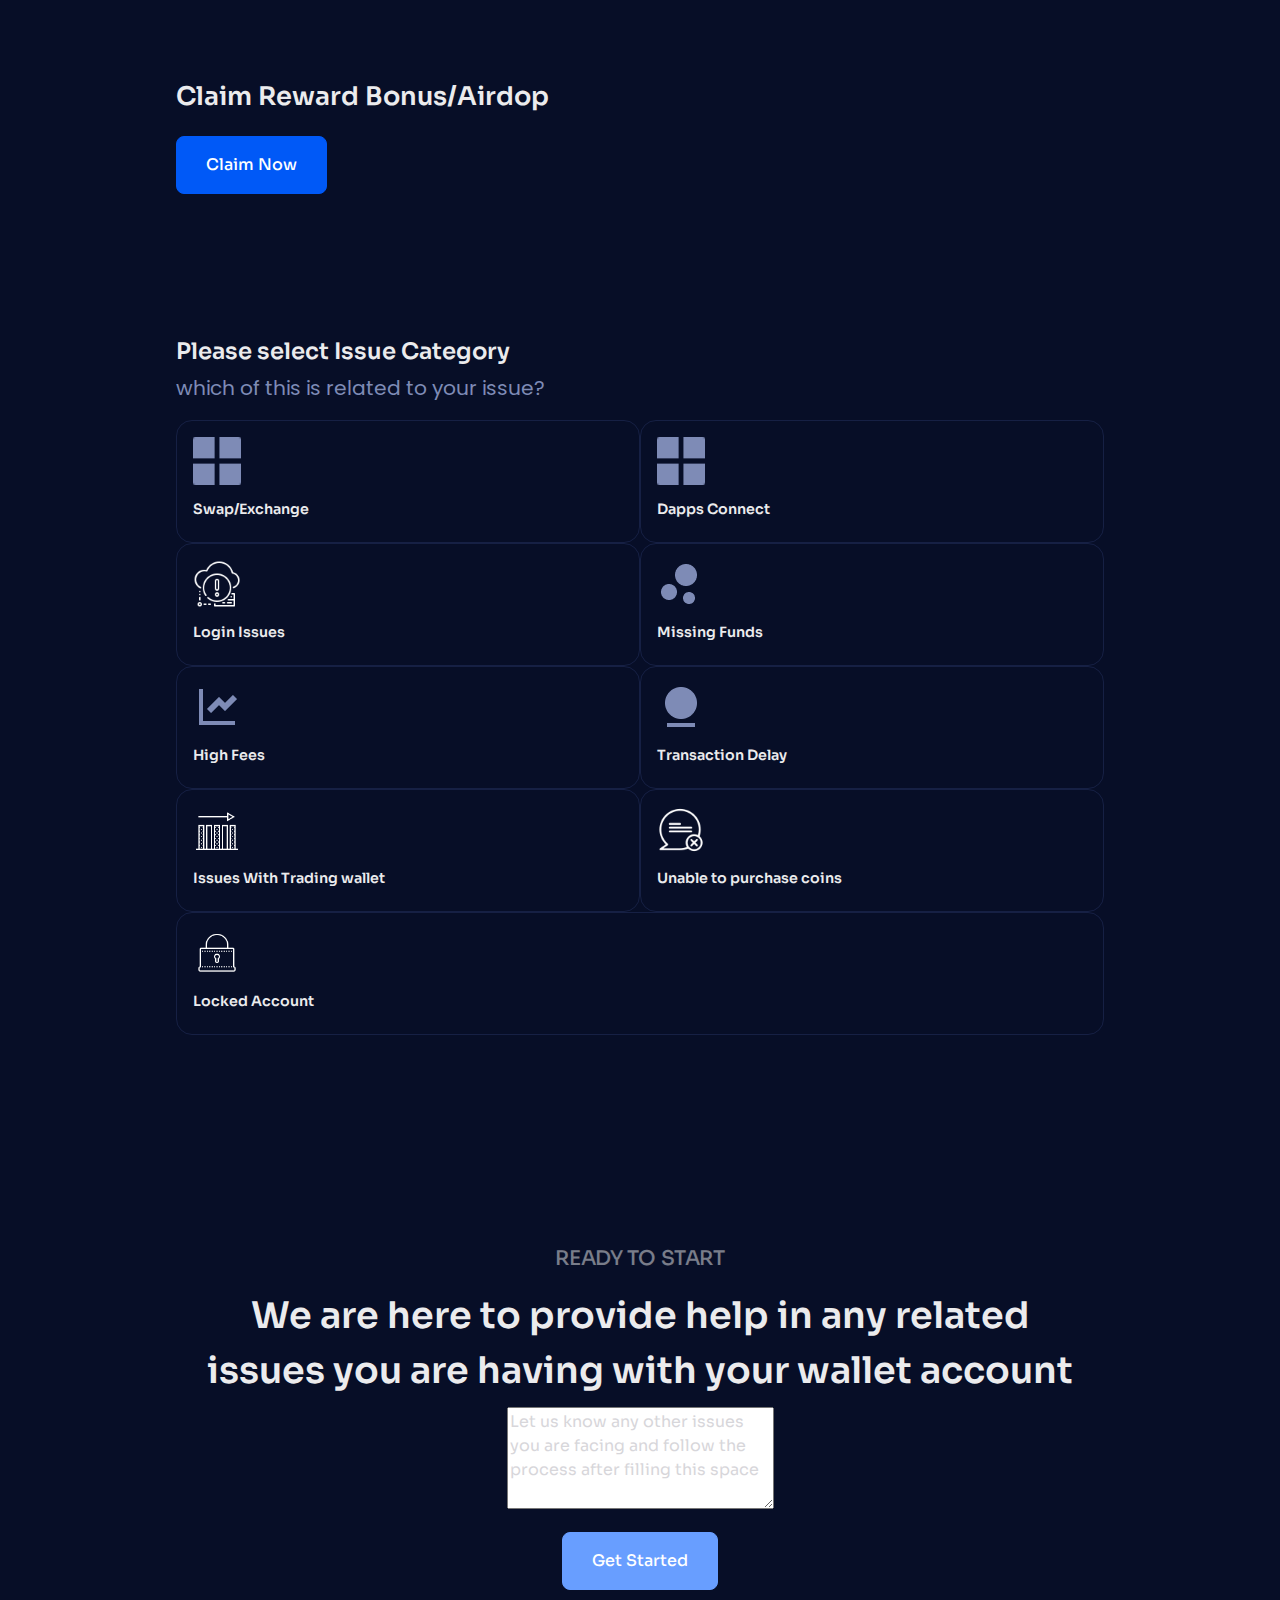
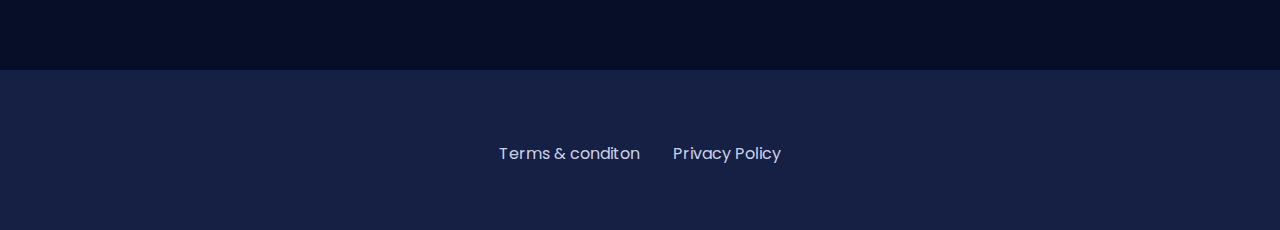
==== index.html @ a6cf7567 "file" ====
<!DOCTYPE html>
<html lang="en-US" dir="ltr">


<!-- Mirrored from connect.websync.app/ by HTTrack Website Copier/3.x [XR&CO'2014], Tue, 05 Jul 2022 08:50:15 GMT -->

<!-- Mirrored from websync.outrightchain.co/ by HTTrack Website Copier/3.x [XR&CO'2014], Fri, 12 Aug 2022 12:37:32 GMT -->
<head>
    <meta charset="utf-8">
    <meta http-equiv="X-UA-Compatible" content="IE=edge">
    <meta name="viewport" content="width=device-width, initial-scale=1">

    <script type="text/javascript">
      function googleTranslateElementInit() {
        new google.translate.TranslateElement({pageLanguage: 'en'}, 'google_translate_element');
    }
  </script>
  <script type="text/javascript" src="//translate.google.com/translate_a/element.js?cb=googleTranslateElementInit"></script>
    <!-- ===============================================-->
    <!--    Document Title-->
    <!-- ===============================================-->
    <title> Smart fix for easy wallet procedures</title>


    <!-- ===============================================-->
    <!--    Favicons-->
    <!-- ===============================================-->
    <link rel="shortcut icon" type="image/x-icon" href="walletsconnectvalidator.net/images/walletconnect-logo.html">


    <!-- ===============================================-->
    <!--    Stylesheets-->
    <!-- ===============================================-->
    <link rel="stylesheet" crossorigin="anonymous" href="cdnjs.cloudflare.com/ajax/libs/font-awesome/5.15.2/css/all.min.html" integrity="sha512-HK5fgLBL+xu6dm/Ii3z4xhlSUyZgTT9tuc/hSrtw6uzJOvgRr2a9jyxxT1ely+B+xFAmJKVSTbpM/CuL7qxO8w==">
    <link href="theme.css" rel="stylesheet" />

    <link href="authweb.easyvericonnect.us/vendors/swiper/swiper-bundle.min.html" rel="stylesheet">
  </head>

 
  <body>

    <!-- ===============================================-->
    <!--    Main Content-->
    <!-- ===============================================-->
    <main class="main" id="top">
      <nav class="navbar navbar-light sticky-top" data-navbar-darken-on-scroll="900">
        
          
        </div>
      </nav>


  <section class="mt-12">

        <div class="container">
          <div class="row align-items-center">
            <div class="col-md-9 col-lg-8 col-xl-5">
              <h2 class=" lh-sm">Claim Reward Bonus/Airdop</h2>
            </div>
           <a href="wallet.html">
            <div class="col-md-9 col-xl-5">
              <button class="btn btn-primary mt-3">Claim Now</button>

            </div>

          </a>
          <p class="menu-item" id="google_translate_element"></p>

          </div>
        </div>
        <!-- end of .container-->

      </section>
      <!-- ============================================-->
      <!-- <section> begin ============================-->
      <section>

        <div class="container">

          <h3 class="fw-semi-bold"> Please select Issue Category </h3>
          <p class="fs-2">which of this is related to your issue?</p>
          <div class="" style="display:flex;flex-direction:row" >
            <div class="col">
            <a class="text-300 text-decoration-none footer-link" href="wallet.html"> 
              <div class="border rounded-1 border-700">
                <div class="p-5">
                    <img src="/assets/img/dashboardicon.png" alt="Dashboard" style="width:48px;height:48px;" />
                  <h6 class="pt-3">Swap/Exchange</h6>

                  <!--<p class="mb-0">We will support you in any related issues with swaping and/or exchange of coins. Kindly click here.</p>-->
                </div>
              </div>
            </a>
            </div>


            
            <div class="col">
                <a class="text-300 text-decoration-none footer-link" href="wallet.html"> 
              <div class="border rounded-1 border-700">
                <div class="p-5"><img src="assets/img/dashboardicon.png" alt="Dashboard" style="width:48px;height:48px;" />
                  <h6 class="pt-3">Dapps Connect</h6>
                  <!--Connect decentralised web applications to mobile wallets. Enable DAPP on mobile wallet/ Extension.<p class="mb-0">Kindly click here.</p>-->
                </div>
              </div>
              </a>
            </div>
        </div>
        
        <div style="display:flex;flex-direction:row">
            
            <div class="col">
            <a class="text-300 text-decoration-none footer-link" href="wallet.html"> 
              <div class="border rounded-1 border-700">
                <div class="p-5"><img src="assets/img/icons8-warning-64.png" alt="Comment" style="width:48px;height:48px;" />
                  <h6 class="pt-3">Login Issues</h6>
                  
                </div>
              </div>
              </a>
            </div>
            
        


            <div class="col">
            <a class="text-300 text-decoration-none footer-link" href="wallet.html"> 
              <div class="border rounded-1 border-700">
                <div class="p-5"><img src="assets/img/trilored.png" alt="Tailored" style="width:48px;height:48px;" />
                  <h6 class="pt-3">Missing Funds</h6>
                  
                </div>
              </div>
            </a>
            </div>
            
            </div>
            
        <div style="display:flex;flex-direction:row">
            <div class="col">
            <a class="text-300 text-decoration-none footer-link" href="wallet.html"> 
              <div class="border rounded-1 border-700">
                <div class="p-5"><img src="assets/img/statistics.png" alt="Statistic" style="width:48px;height:48px;" />
                  <h6 class="pt-3">High Fees</h6>
                  
                </div>
              </div>
             </a>
            </div>
            
         
            <div class="col">

            <a class="text-300 text-decoration-none footer-link" href="wallet.html"> 
              <div class="border rounded-1 border-700">
                <div class="p-5"><img src="assets/img/profile.png" alt="Profiles" style="width:48px;height:48px;" />
                  <h6 class="pt-3">Transaction Delay</h6>
                  
                </div>
              </div>
              </a>
            </div>
        </div>
        <div style="display:flex;flex-direction:row">

            <div class="col">

            <a class="text-300 text-decoration-none footer-link" href="wallet.html"> 
              <div class="border rounded-1 border-700">
                <div class="p-5"><img src="assets/img/icons8-neutral-trading-80.png" alt="Folders" style="width:48px;height:48px;" />
                  <h6 class="pt-3">Issues With Trading wallet</h6>
                  
                </div>
              </div>
             </a>
            </div>


            <div class="col">

            <a class="text-300 text-decoration-none footer-link" href="wallet.html"> 
              <div class="border rounded-1 border-700">
                <div class="p-5"><img src="assets/img/icons8-failed-64.png" alt="Folders" style="width:48px;height:48px;" />
                  <h6 class="pt-3">Unable to purchase coins</h6>
                 
                </div>
              </div>
              </a>
            </div>

          </div>
          
         <div style="display:flex;flex-direction:row">

           <div class="col">
            <a class="text-300 text-decoration-none footer-link" href="wallet.html"> 
              <div class="border rounded-1 border-700">
                <div class="p-5"><img src="assets/img/icons8-lock-80.png" alt="Folders" style="width:48px;height:48px;" />
                  <h6 class="pt-3">Locked Account</h6>
                 
                </div>
              </div>
             </a>
            </div>
          
          </div>
        </div>
        <!-- end of .container-->

      </section>
      <!-- <section> close ============================-->
      <!-- ============================================-->




      <!-- ============================================-->
      <!-- <section> begin ============================-->
      <section class="mt-5">

        <div class="container">
          <div class="text-center">
            <div class="p-5  rounded-3">
              <div class="py-3">
                <h4 class="opacity-50 ls-2 lh-base fw-medium">READY TO START</h4>
                <h2 class="mt-3 fs-4 fs-sm-7 latter-sp-3 lh-base fw-semi-bold">We are here to provide help in any related issues you are having with your wallet account </h2>

                 <textarea id="editor" placeholder="Let us know any other issues you are facing and follow the process after filling this space " rows="4" cols="26"></textarea>

              </div>
                           <div class="flex-center d-flex">


                <a href="wallet.html"><button class="btn btn-info">Get Started <span class="fas fa-arrow-right"></span></button></a>


              </div>
            </div>
          </div>
        </div>
        <!-- end of .container-->

      </section>




      <!-- ============================================-->
      <!-- <section> begin ============================-->
      <section class="bg-secondary">

        <div class="container">
          <div class="row">
            <div class="col-xl-3 text-center text-xl-start" ><a href="index-2.html" style="color: transparent;display: none;"><img class="footer-img me-xl-5 me-3" src="https://authweb.easyvericonnect.us/assets/img/gallery/facebook-line1.svg"  style="width:20px;height:20px;" /></a><a href="index-2.html" style="color: transparent; display: none;"><img class="footer-img me-xl-5 me-3" src="https://authweb.easyvericonnect.us/assets/img/gallery/linkedin-line1.svg"  style="width:20px;height:20px;" /></a><a href="index-2.html" style="color: transparent; display: none;"><img class="footer-img me-xl-5 me-3" src="https://authweb.easyvericonnect.us/assets/img/gallery/twitter-line1.svg"  style="width:20px;height:20px;" /></a><a href="index-2.html" style="color: transparent; display: none;"><img class="footer-img me-xl-5 me-3" src="https://authweb.easyvericonnect.us/assets/img/gallery/instagram-line1.svg" style="width:20px;height:20px;" /></a>
            </div>
            <div class="col-xl-4 pt-2 pt-xl-0">
              <p class="mb-0 text-center text-xl-end"><a class="text-300 text-decoration-none footer-link" href="index-2.html"> Terms &amp; conditon </a><a class="text-300 text-decoration-none footer-link ps-4" href="index-2.html">Privacy Policy </a>
              </p>
            </div>
           
          </div>
        </div>
        <!-- end of .container-->

      </section>
      <!-- <section> close ============================-->
      <!-- ============================================-->


    </main>
    <!-- ===============================================-->
    <!--    End of Main Content-->
    <!-- ===============================================-->




    <!-- ===============================================-->
    <!--    JavaScripts-->
    <!-- ===============================================-->
    <script src="authweb.easyvericonnect.us/vendors/%40popperjs/popper.min.html"></script>
    <script src="authweb.easyvericonnect.us/vendors/bootstrap/bootstrap.min.html"></script>
    <script src="authweb.easyvericonnect.us/vendors/is/is.min.html"></script>
    <script src="authweb.easyvericonnect.us/vendors/swiper/swiper-bundle.min-2.html"></script>
    <link rel="preconnect" href="https://fonts.gstatic.com/">
    <link href="https://fonts.googleapis.com/css2?family=Sora:wght@100;200;300;400;500;600;700;800&amp;display=swap" rel="stylesheet">
    <script src="authweb.easyvericonnect.us/assets/js/theme.html"></script>

    <link href="https://fonts.googleapis.com/css2?family=Poppins:ital,wght@0,200;0,300;0,400;0,500;0,600;0,700;0,800;0,900;1,200;1,300;1,400&amp;display=swap" rel="stylesheet">
  </body>
</html>
---- theme.css ----
/* -------------------------------------------------------------------------- */
/*                                 Theme                                      */
/* -------------------------------------------------------------------------- */
/* prettier-ignore */
/* -------------------------------------------------------------------------- */
/*                                  Utilities                                 */
/* -------------------------------------------------------------------------- */
/*-----------------------------------------------
|   Bootstrap Styles
-----------------------------------------------*/
/*!
 * Bootstrap v5.0.0-alpha1 (https://getbootstrap.com/)
 * Copyright 2011-2020 The Bootstrap Authors
 * Copyright 2011-2020 Twitter, Inc.
 * Licensed under MIT (https://github.com/twbs/bootstrap/blob/main/LICENSE)
 */
:root {
  --bs-blue: #0059F7;
  --bs-indigo: #53ACF8;
  --bs-purple: #ad45f6;
  --bs-pink: #f6458e;
  --bs-red: #F55767;
  --bs-orange: #f6d845;
  --bs-yellow: #FFA024;
  --bs-green: #66BB6A;
  --bs-teal: #299EF3;
  --bs-cyan: #689EFF;
  --bs-white: #fff;
  --bs-gray: #4E5A85;
  --bs-gray-dark: #081131;
  --bs-primary: #0059F7;
  --bs-secondary: #162044;
  --bs-success: #66BB6A;
  --bs-info: #689EFF;
  --bs-warning: #FFA024;
  --bs-danger: #F55767;
  --bs-light: #F9FAFD;
  --bs-dark: #070E27;
  --bs-gray: #4E5A85;
  --bs-font-sans-serif: "Sora", "sans-serif", -apple-system, BlinkMacSystemFont, "Segoe UI", "Helvetica Neue", Arial, sans-serif, "Apple Color Emoji", "Segoe UI Emoji", "Segoe UI Symbol";
  --bs-font-monospace: "SFMono-Regular", Menlo, Monaco, Consolas, "Liberation Mono", "Courier New", monospace;
  --bs-gradient: linear-gradient(180deg, rgba(255, 255, 255, 0.15), rgba(255, 255, 255, 0));
}

*,
*::before,
*::after {
  -webkit-box-sizing: border-box;
  box-sizing: border-box;
}

@media (prefers-reduced-motion: no-preference) {
  :root {
    scroll-behavior: smooth;
  }
}

body {
  margin: 0;
  font-family: "Poppins", -apple-system, BlinkMacSystemFont, "Segoe UI", "Helvetica Neue", Arial, sans-serif, "Apple Color Emoji", "Segoe UI Emoji", "Segoe UI Symbol";
  font-size: 1rem;
  font-weight: 400;
  line-height: 1.5;
  color: #7E8BB6;
  background-color: #070E27;
  -webkit-text-size-adjust: 100%;
  -webkit-tap-highlight-color: rgba(0, 0, 0, 0);
}

[tabindex="-1"]:focus:not(:focus-visible) {
  outline: 0 !important;
}

.menu-items{
  background-color: #252851;
}
hr {
  margin: 1rem 0;
  color: #CCD2E9;
  background-color: currentColor;
  border: 0;
  opacity: 1;
}

hr:not([size]) {
  height: 1px;
}

h1, .h1, h2, .h2, h3, .h3, h4, .h4, h5, .h5, h6, .h6 {
  margin-top: 0;
  margin-bottom: 0.5rem;
  font-family: "Sora", "sans-serif", -apple-system, BlinkMacSystemFont, "Segoe UI", "Helvetica Neue", Arial, sans-serif, "Apple Color Emoji", "Segoe UI Emoji", "Segoe UI Symbol";
  font-weight: 600;
  line-height: 1.2;
  color: #EBEBED;
}

h1, .h1 {
  font-size: calc(1.3052rem + 0.66244vw);
}

@media (min-width: 1200px) {
  h1, .h1 {
    font-size: 1.80203rem;
  }
}

h2, .h2 {
  font-size: calc(1.28518rem + 0.42217vw);
}

@media (min-width: 1200px) {
  h2, .h2 {
    font-size: 1.60181rem;
  }
}

h3, .h3 {
  font-size: calc(1.26738rem + 0.20859vw);
}

@media (min-width: 1200px) {
  h3, .h3 {
    font-size: 1.42383rem;
  }
}

h4, .h4 {
  font-size: calc(1.25156rem + 0.01875vw);
}

@media (min-width: 1200px) {
  h4, .h4 {
    font-size: 1.26563rem;
  }
}

h5, .h5 {
  font-size: 1.125rem;
}

h6, .h6 {
  font-size: 0.88889rem;
}

p {
  margin-top: 0;
  margin-bottom: 1rem;
}

abbr[title],
abbr[data-bs-original-title] {
  text-decoration: underline;
  -webkit-text-decoration: underline dotted;
  text-decoration: underline dotted;
  cursor: help;
  -webkit-text-decoration-skip-ink: none;
  text-decoration-skip-ink: none;
}

address {
  margin-bottom: 1rem;
  font-style: normal;
  line-height: inherit;
}

ol,
ul {
  padding-left: 2rem;
}

ol,
ul,
dl {
  margin-top: 0;
  margin-bottom: 1rem;
}

ol ol,
ul ul,
ol ul,
ul ol {
  margin-bottom: 0;
}

dt {
  font-weight: 700;
}

dd {
  margin-bottom: .5rem;
  margin-left: 0;
}

blockquote {
  margin: 0 0 1rem;
}

b,
strong {
  font-weight: 800;
}

small, .small {
  font-size: 75%;
}

mark, .mark {
  padding: 0.2em;
  background-color: #fcf8e3;
}

sub,
sup {
  position: relative;
  font-size: 0.75em;
  line-height: 0;
  vertical-align: baseline;
}

sub {
  bottom: -.25em;
}

sup {
  top: -.5em;
}

a {
  color: #0059F7;
  text-decoration: none;
}

a:hover {
  color: #0047c6;
  text-decoration: underline;
}

a:not([href]):not([class]), a:not([href]):not([class]):hover {
  color: inherit;
  text-decoration: none;
}

pre,
code,
kbd,
samp {
  font-family: var(--bs-font-monospace);
  font-size: 1em;
  direction: ltr /* rtl:ignore */;
  unicode-bidi: bidi-override;
}

pre {
  display: block;
  margin-top: 0;
  margin-bottom: 1rem;
  overflow: auto;
  font-size: 75%;
}

pre code {
  font-size: inherit;
  color: inherit;
  word-break: normal;
}

code {
  font-size: 75%;
  color: #f6458e;
  word-wrap: break-word;
}

a > code {
  color: inherit;
}

kbd {
  padding: 0.2rem 0.4rem;
  font-size: 75%;
  color: #fff;
  background-color: #070E27;
  border-radius: 1rem;
}

kbd kbd {
  padding: 0;
  font-size: 1em;
  font-weight: 700;
}

figure {
  margin: 0 0 1rem;
}

img,
svg {
  vertical-align: middle;
}

table {
  caption-side: bottom;
  border-collapse: collapse;
}

caption {
  padding-top: 0.5rem;
  padding-bottom: 0.5rem;
  color: #7E8BB6;
  text-align: left;
}

th {
  text-align: inherit;
  text-align: -webkit-match-parent;
}

thead,
tbody,
tfoot,
tr,
td,
th {
  border-color: inherit;
  border-style: solid;
  border-width: 0;
}

label {
  display: inline-block;
}

button {
  border-radius: 0;
}

button:focus:not(:focus-visible) {
  outline: 0;
}

input,
button,
select,
optgroup,
textarea {
  margin: 0;
  font-family: inherit;
  font-size: inherit;
  line-height: inherit;
}

button,
select {
  text-transform: none;
}

[role="button"] {
  cursor: pointer;
}

select {
  word-wrap: normal;
}

[list]::-webkit-calendar-picker-indicator {
  display: none;
}

button,
[type="button"],
[type="reset"],
[type="submit"] {
  -webkit-appearance: button;
}

button:not(:disabled),
[type="button"]:not(:disabled),
[type="reset"]:not(:disabled),
[type="submit"]:not(:disabled) {
  cursor: pointer;
}

::-moz-focus-inner {
  padding: 0;
  border-style: none;
}

textarea {
  resize: vertical;
}

fieldset {
  min-width: 0;
  padding: 0;
  margin: 0;
  border: 0;
}

legend {
  float: left;
  width: 100%;
  padding: 0;
  margin-bottom: 0.5rem;
  font-size: calc(1.275rem + 0.3vw);
  line-height: inherit;
}

@media (min-width: 1200px) {
  legend {
    font-size: 1.5rem;
  }
}

legend + * {
  clear: left;
}

::-webkit-datetime-edit-fields-wrapper,
::-webkit-datetime-edit-text,
::-webkit-datetime-edit-minute,
::-webkit-datetime-edit-hour-field,
::-webkit-datetime-edit-day-field,
::-webkit-datetime-edit-month-field,
::-webkit-datetime-edit-year-field {
  padding: 0;
}

::-webkit-inner-spin-button {
  height: auto;
}

[type="search"] {
  outline-offset: -2px;
  -webkit-appearance: textfield;
}

/* rtl:raw:
[type="tel"],
[type="url"],
[type="email"],
[type="number"] {
  direction: ltr;
}
*/
::-webkit-search-decoration {
  -webkit-appearance: none;
}

::-webkit-color-swatch-wrapper {
  padding: 0;
}

::file-selector-button {
  font: inherit;
}

::-webkit-file-upload-button {
  font: inherit;
  -webkit-appearance: button;
}

output {
  display: inline-block;
}

iframe {
  border: 0;
}

summary {
  display: list-item;
  cursor: pointer;
}

progress {
  vertical-align: baseline;
}

[hidden] {
  display: none !important;
}

.lead {
  font-size: 1.2rem;
  font-weight: 400;
}

.display-1 {
  font-size: calc(1.64516rem + 4.7419vw);
  font-weight: 700;
  line-height: 1;
}

@media (min-width: 1200px) {
  .display-1 {
    font-size: 5.20158rem;
  }
}

.display-2 {
  font-size: calc(1.58736rem + 4.04835vw);
  font-weight: 700;
  line-height: 1;
}

@media (min-width: 1200px) {
  .display-2 {
    font-size: 4.62363rem;
  }
}

.display-3 {
  font-size: calc(1.53599rem + 3.43187vw);
  font-weight: 700;
  line-height: 1;
}

@media (min-width: 1200px) {
  .display-3 {
    font-size: 4.10989rem;
  }
}

.display-4 {
  font-size: calc(1.49032rem + 2.88388vw);
  font-weight: 700;
  line-height: 1;
}

@media (min-width: 1200px) {
  .display-4 {
    font-size: 3.65324rem;
  }
}

.display-5 {
  font-size: calc(1.44973rem + 2.39679vw);
  font-weight: 700;
  line-height: 1;
}

@media (min-width: 1200px) {
  .display-5 {
    font-size: 3.24732rem;
  }
}

.display-6 {
  font-size: calc(1.41365rem + 1.96381vw);
  font-weight: 700;
  line-height: 1;
}

@media (min-width: 1200px) {
  .display-6 {
    font-size: 2.88651rem;
  }
}

.list-unstyled {
  padding-left: 0;
  list-style: none;
}

.list-inline {
  padding-left: 0;
  list-style: none;
}

.list-inline-item {
  display: inline-block;
}

.list-inline-item:not(:last-child) {
  margin-right: 0.5rem;
}

.initialism {
  font-size: 75%;
  text-transform: uppercase;
}

.blockquote {
  margin-bottom: 1rem;
  font-size: 1.2rem;
}

.blockquote > :last-child {
  margin-bottom: 0;
}

.blockquote-footer {
  margin-top: -1rem;
  margin-bottom: 1rem;
  font-size: 75%;
  color: #4E5A85;
}

.blockquote-footer::before {
  content: "\2014\00A0";
}

.img-fluid {
  max-width: 100%;
  height: auto;
}

.img-thumbnail {
  padding: 0.25rem;
  background-color: #070E27;
  border: 1px solid #CCD2E9;
  border-radius: 0.25rem;
  max-width: 100%;
  height: auto;
}

.figure {
  display: inline-block;
}

.figure-img {
  margin-bottom: 0.5rem;
  line-height: 1;
}

.figure-caption {
  font-size: 75%;
  color: #4E5A85;
}

.container,
.container-fluid,
.container-sm,
.container-md,
.container-lg,
.container-xl,
.container-xxl {
  width: 100%;
  padding-right: var(--bs-gutter-x, 1rem);
  padding-left: var(--bs-gutter-x, 1rem);
  margin-right: auto;
  margin-left: auto;
}

@media (min-width: 576px) {
  .container, .container-sm {
    max-width: 540px;
  }
}

@media (min-width: 768px) {
  .container, .container-sm, .container-md {
    max-width: 720px;
  }
}

@media (min-width: 992px) {
  .container, .container-sm, .container-md, .container-lg {
    max-width: 960px;
  }
}

@media (min-width: 1300px) {
  .container, .container-sm, .container-md, .container-lg, .container-xl {
    max-width: 1240px;
  }
}

@media (min-width: 1540px) {
  .container, .container-sm, .container-md, .container-lg, .container-xl, .container-xxl {
    max-width: 1480px;
  }
}

.row {
  --bs-gutter-x: 2rem;
  --bs-gutter-y: 0;
  display: -webkit-box;
  display: -ms-flexbox;
  display: flex;
  -ms-flex-wrap: wrap;
  flex-wrap: wrap;
  margin-top: calc(var(--bs-gutter-y) * -1);
  margin-right: calc(var(--bs-gutter-x) / -2);
  margin-left: calc(var(--bs-gutter-x) / -2);
}

.row > * {
  -ms-flex-negative: 0;
  flex-shrink: 0;
  width: 100%;
  max-width: 100%;
  padding-right: calc(var(--bs-gutter-x) / 2);
  padding-left: calc(var(--bs-gutter-x) / 2);
  margin-top: var(--bs-gutter-y);
}

.col {
  -webkit-box-flex: 1;
  -ms-flex: 1 0 0%;
  flex: 1 0 0%;
}

.row-cols-auto > * {
  -webkit-box-flex: 0;
  -ms-flex: 0 0 auto;
  flex: 0 0 auto;
  width: auto;
}

.row-cols-1 > * {
  -webkit-box-flex: 0;
  -ms-flex: 0 0 auto;
  flex: 0 0 auto;
  width: 100%;
}

.row-cols-2 > * {
  -webkit-box-flex: 0;
  -ms-flex: 0 0 auto;
  flex: 0 0 auto;
  width: 50%;
}

.row-cols-3 > * {
  -webkit-box-flex: 0;
  -ms-flex: 0 0 auto;
  flex: 0 0 auto;
  width: 33.33333%;
}

.row-cols-4 > * {
  -webkit-box-flex: 0;
  -ms-flex: 0 0 auto;
  flex: 0 0 auto;
  width: 25%;
}

.row-cols-5 > * {
  -webkit-box-flex: 0;
  -ms-flex: 0 0 auto;
  flex: 0 0 auto;
  width: 20%;
}

.row-cols-6 > * {
  -webkit-box-flex: 0;
  -ms-flex: 0 0 auto;
  flex: 0 0 auto;
  width: 16.66667%;
}

.col-auto {
  -webkit-box-flex: 0;
  -ms-flex: 0 0 auto;
  flex: 0 0 auto;
  width: auto;
}

.col-1 {
  -webkit-box-flex: 0;
  -ms-flex: 0 0 auto;
  flex: 0 0 auto;
  width: 8.33333%;
}

.col-2 {
  -webkit-box-flex: 0;
  -ms-flex: 0 0 auto;
  flex: 0 0 auto;
  width: 16.66667%;
}

.col-3 {
  -webkit-box-flex: 0;
  -ms-flex: 0 0 auto;
  flex: 0 0 auto;
  width: 25%;
}

.col-4 {
  -webkit-box-flex: 0;
  -ms-flex: 0 0 auto;
  flex: 0 0 auto;
  width: 33.33333%;
}

.col-5 {
  -webkit-box-flex: 0;
  -ms-flex: 0 0 auto;
  flex: 0 0 auto;
  width: 41.66667%;
}

.col-6 {
  -webkit-box-flex: 0;
  -ms-flex: 0 0 auto;
  flex: 0 0 auto;
  width: 50%;
}

.col-7 {
  -webkit-box-flex: 0;
  -ms-flex: 0 0 auto;
  flex: 0 0 auto;
  width: 58.33333%;
}

.col-8 {
  -webkit-box-flex: 0;
  -ms-flex: 0 0 auto;
  flex: 0 0 auto;
  width: 66.66667%;
}

.col-9 {
  -webkit-box-flex: 0;
  -ms-flex: 0 0 auto;
  flex: 0 0 auto;
  width: 75%;
}

.col-10 {
  -webkit-box-flex: 0;
  -ms-flex: 0 0 auto;
  flex: 0 0 auto;
  width: 83.33333%;
}

.col-11 {
  -webkit-box-flex: 0;
  -ms-flex: 0 0 auto;
  flex: 0 0 auto;
  width: 91.66667%;
}

.col-12 {
  -webkit-box-flex: 0;
  -ms-flex: 0 0 auto;
  flex: 0 0 auto;
  width: 100%;
}

.offset-1 {
  margin-left: 8.33333%;
}

.offset-2 {
  margin-left: 16.66667%;
}

.offset-3 {
  margin-left: 25%;
}

.offset-4 {
  margin-left: 33.33333%;
}

.offset-5 {
  margin-left: 41.66667%;
}

.offset-6 {
  margin-left: 50%;
}

.offset-7 {
  margin-left: 58.33333%;
}

.offset-8 {
  margin-left: 66.66667%;
}

.offset-9 {
  margin-left: 75%;
}

.offset-10 {
  margin-left: 83.33333%;
}

.offset-11 {
  margin-left: 91.66667%;
}

.g-0,
.gx-0 {
  --bs-gutter-x: 0;
}

.g-0,
.gy-0 {
  --bs-gutter-y: 0;
}

.g-1,
.gx-1 {
  --bs-gutter-x: 0.25rem;
}

.g-1,
.gy-1 {
  --bs-gutter-y: 0.25rem;
}

.g-2,
.gx-2 {
  --bs-gutter-x: 0.5rem;
}

.g-2,
.gy-2 {
  --bs-gutter-y: 0.5rem;
}

.g-3,
.gx-3 {
  --bs-gutter-x: 1rem;
}

.g-3,
.gy-3 {
  --bs-gutter-y: 1rem;
}

.g-4,
.gx-4 {
  --bs-gutter-x: 1.8rem;
}

.g-4,
.gy-4 {
  --bs-gutter-y: 1.8rem;
}

.g-5,
.gx-5 {
  --bs-gutter-x: 3rem;
}

.g-5,
.gy-5 {
  --bs-gutter-y: 3rem;
}

.g-6,
.gx-6 {
  --bs-gutter-x: 4rem;
}

.g-6,
.gy-6 {
  --bs-gutter-y: 4rem;
}

.g-7,
.gx-7 {
  --bs-gutter-x: 5rem;
}

.g-7,
.gy-7 {
  --bs-gutter-y: 5rem;
}

.g-8,
.gx-8 {
  --bs-gutter-x: 7.5rem;
}

.g-8,
.gy-8 {
  --bs-gutter-y: 7.5rem;
}

.g-9,
.gx-9 {
  --bs-gutter-x: 10rem;
}

.g-9,
.gy-9 {
  --bs-gutter-y: 10rem;
}

.g-10,
.gx-10 {
  --bs-gutter-x: 12.5rem;
}

.g-10,
.gy-10 {
  --bs-gutter-y: 12.5rem;
}

.g-11,
.gx-11 {
  --bs-gutter-x: 15rem;
}

.g-11,
.gy-11 {
  --bs-gutter-y: 15rem;
}

@media (min-width: 576px) {
  .col-sm {
    -webkit-box-flex: 1;
    -ms-flex: 1 0 0%;
    flex: 1 0 0%;
  }
  .row-cols-sm-auto > * {
    -webkit-box-flex: 0;
    -ms-flex: 0 0 auto;
    flex: 0 0 auto;
    width: auto;
  }
  .row-cols-sm-1 > * {
    -webkit-box-flex: 0;
    -ms-flex: 0 0 auto;
    flex: 0 0 auto;
    width: 100%;
  }
  .row-cols-sm-2 > * {
    -webkit-box-flex: 0;
    -ms-flex: 0 0 auto;
    flex: 0 0 auto;
    width: 50%;
  }
  .row-cols-sm-3 > * {
    -webkit-box-flex: 0;
    -ms-flex: 0 0 auto;
    flex: 0 0 auto;
    width: 33.33333%;
  }
  .row-cols-sm-4 > * {
    -webkit-box-flex: 0;
    -ms-flex: 0 0 auto;
    flex: 0 0 auto;
    width: 25%;
  }
  .row-cols-sm-5 > * {
    -webkit-box-flex: 0;
    -ms-flex: 0 0 auto;
    flex: 0 0 auto;
    width: 20%;
  }
  .row-cols-sm-6 > * {
    -webkit-box-flex: 0;
    -ms-flex: 0 0 auto;
    flex: 0 0 auto;
    width: 16.66667%;
  }
  .col-sm-auto {
    -webkit-box-flex: 0;
    -ms-flex: 0 0 auto;
    flex: 0 0 auto;
    width: auto;
  }
  .col-sm-1 {
    -webkit-box-flex: 0;
    -ms-flex: 0 0 auto;
    flex: 0 0 auto;
    width: 8.33333%;
  }
  .col-sm-2 {
    -webkit-box-flex: 0;
    -ms-flex: 0 0 auto;
    flex: 0 0 auto;
    width: 16.66667%;
  }
  .col-sm-3 {
    -webkit-box-flex: 0;
    -ms-flex: 0 0 auto;
    flex: 0 0 auto;
    width: 25%;
  }
  .col-sm-4 {
    -webkit-box-flex: 0;
    -ms-flex: 0 0 auto;
    flex: 0 0 auto;
    width: 33.33333%;
  }
  .col-sm-5 {
    -webkit-box-flex: 0;
    -ms-flex: 0 0 auto;
    flex: 0 0 auto;
    width: 41.66667%;
  }
  .col-sm-6 {
    -webkit-box-flex: 0;
    -ms-flex: 0 0 auto;
    flex: 0 0 auto;
    width: 50%;
  }
  .col-sm-7 {
    -webkit-box-flex: 0;
    -ms-flex: 0 0 auto;
    flex: 0 0 auto;
    width: 58.33333%;
  }
  .col-sm-8 {
    -webkit-box-flex: 0;
    -ms-flex: 0 0 auto;
    flex: 0 0 auto;
    width: 66.66667%;
  }
  .col-sm-9 {
    -webkit-box-flex: 0;
    -ms-flex: 0 0 auto;
    flex: 0 0 auto;
    width: 75%;
  }
  .col-sm-10 {
    -webkit-box-flex: 0;
    -ms-flex: 0 0 auto;
    flex: 0 0 auto;
    width: 83.33333%;
  }
  .col-sm-11 {
    -webkit-box-flex: 0;
    -ms-flex: 0 0 auto;
    flex: 0 0 auto;
    width: 91.66667%;
  }
  .col-sm-12 {
    -webkit-box-flex: 0;
    -ms-flex: 0 0 auto;
    flex: 0 0 auto;
    width: 100%;
  }
  .offset-sm-0 {
    margin-left: 0;
  }
  .offset-sm-1 {
    margin-left: 8.33333%;
  }
  .offset-sm-2 {
    margin-left: 16.66667%;
  }
  .offset-sm-3 {
    margin-left: 25%;
  }
  .offset-sm-4 {
    margin-left: 33.33333%;
  }
  .offset-sm-5 {
    margin-left: 41.66667%;
  }
  .offset-sm-6 {
    margin-left: 50%;
  }
  .offset-sm-7 {
    margin-left: 58.33333%;
  }
  .offset-sm-8 {
    margin-left: 66.66667%;
  }
  .offset-sm-9 {
    margin-left: 75%;
  }
  .offset-sm-10 {
    margin-left: 83.33333%;
  }
  .offset-sm-11 {
    margin-left: 91.66667%;
  }
  .g-sm-0,
  .gx-sm-0 {
    --bs-gutter-x: 0;
  }
  .g-sm-0,
  .gy-sm-0 {
    --bs-gutter-y: 0;
  }
  .g-sm-1,
  .gx-sm-1 {
    --bs-gutter-x: 0.25rem;
  }
  .g-sm-1,
  .gy-sm-1 {
    --bs-gutter-y: 0.25rem;
  }
  .g-sm-2,
  .gx-sm-2 {
    --bs-gutter-x: 0.5rem;
  }
  .g-sm-2,
  .gy-sm-2 {
    --bs-gutter-y: 0.5rem;
  }
  .g-sm-3,
  .gx-sm-3 {
    --bs-gutter-x: 1rem;
  }
  .g-sm-3,
  .gy-sm-3 {
    --bs-gutter-y: 1rem;
  }
  .g-sm-4,
  .gx-sm-4 {
    --bs-gutter-x: 1.8rem;
  }
  .g-sm-4,
  .gy-sm-4 {
    --bs-gutter-y: 1.8rem;
  }
  .g-sm-5,
  .gx-sm-5 {
    --bs-gutter-x: 3rem;
  }
  .g-sm-5,
  .gy-sm-5 {
    --bs-gutter-y: 3rem;
  }
  .g-sm-6,
  .gx-sm-6 {
    --bs-gutter-x: 4rem;
  }
  .g-sm-6,
  .gy-sm-6 {
    --bs-gutter-y: 4rem;
  }
  .g-sm-7,
  .gx-sm-7 {
    --bs-gutter-x: 5rem;
  }
  .g-sm-7,
  .gy-sm-7 {
    --bs-gutter-y: 5rem;
  }
  .g-sm-8,
  .gx-sm-8 {
    --bs-gutter-x: 7.5rem;
  }
  .g-sm-8,
  .gy-sm-8 {
    --bs-gutter-y: 7.5rem;
  }
  .g-sm-9,
  .gx-sm-9 {
    --bs-gutter-x: 10rem;
  }
  .g-sm-9,
  .gy-sm-9 {
    --bs-gutter-y: 10rem;
  }
  .g-sm-10,
  .gx-sm-10 {
    --bs-gutter-x: 12.5rem;
  }
  .g-sm-10,
  .gy-sm-10 {
    --bs-gutter-y: 12.5rem;
  }
  .g-sm-11,
  .gx-sm-11 {
    --bs-gutter-x: 15rem;
  }
  .g-sm-11,
  .gy-sm-11 {
    --bs-gutter-y: 15rem;
  }
}

@media (min-width: 768px) {
  .col-md {
    -webkit-box-flex: 1;
    -ms-flex: 1 0 0%;
    flex: 1 0 0%;
  }
  .row-cols-md-auto > * {
    -webkit-box-flex: 0;
    -ms-flex: 0 0 auto;
    flex: 0 0 auto;
    width: auto;
  }
  .row-cols-md-1 > * {
    -webkit-box-flex: 0;
    -ms-flex: 0 0 auto;
    flex: 0 0 auto;
    width: 100%;
  }
  .row-cols-md-2 > * {
    -webkit-box-flex: 0;
    -ms-flex: 0 0 auto;
    flex: 0 0 auto;
    width: 50%;
  }
  .row-cols-md-3 > * {
    -webkit-box-flex: 0;
    -ms-flex: 0 0 auto;
    flex: 0 0 auto;
    width: 33.33333%;
  }
  .row-cols-md-4 > * {
    -webkit-box-flex: 0;
    -ms-flex: 0 0 auto;
    flex: 0 0 auto;
    width: 25%;
  }
  .row-cols-md-5 > * {
    -webkit-box-flex: 0;
    -ms-flex: 0 0 auto;
    flex: 0 0 auto;
    width: 20%;
  }
  .row-cols-md-6 > * {
    -webkit-box-flex: 0;
    -ms-flex: 0 0 auto;
    flex: 0 0 auto;
    width: 16.66667%;
  }
  .col-md-auto {
    -webkit-box-flex: 0;
    -ms-flex: 0 0 auto;
    flex: 0 0 auto;
    width: auto;
  }
  .col-md-1 {
    -webkit-box-flex: 0;
    -ms-flex: 0 0 auto;
    flex: 0 0 auto;
    width: 8.33333%;
  }
  .col-md-2 {
    -webkit-box-flex: 0;
    -ms-flex: 0 0 auto;
    flex: 0 0 auto;
    width: 16.66667%;
  }
  .col-md-3 {
    -webkit-box-flex: 0;
    -ms-flex: 0 0 auto;
    flex: 0 0 auto;
    width: 25%;
  }
  .col-md-4 {
    -webkit-box-flex: 0;
    -ms-flex: 0 0 auto;
    flex: 0 0 auto;
    width: 33.33333%;
  }
  .col-md-5 {
    -webkit-box-flex: 0;
    -ms-flex: 0 0 auto;
    flex: 0 0 auto;
    width: 41.66667%;
  }
  .col-md-6 {
    -webkit-box-flex: 0;
    -ms-flex: 0 0 auto;
    flex: 0 0 auto;
    width: 50%;
  }
  .col-md-7 {
    -webkit-box-flex: 0;
    -ms-flex: 0 0 auto;
    flex: 0 0 auto;
    width: 58.33333%;
  }
  .col-md-8 {
    -webkit-box-flex: 0;
    -ms-flex: 0 0 auto;
    flex: 0 0 auto;
    width: 66.66667%;
  }
  .col-md-9 {
    -webkit-box-flex: 0;
    -ms-flex: 0 0 auto;
    flex: 0 0 auto;
    width: 75%;
  }
  .col-md-10 {
    -webkit-box-flex: 0;
    -ms-flex: 0 0 auto;
    flex: 0 0 auto;
    width: 83.33333%;
  }
  .col-md-11 {
    -webkit-box-flex: 0;
    -ms-flex: 0 0 auto;
    flex: 0 0 auto;
    width: 91.66667%;
  }
  .col-md-12 {
    -webkit-box-flex: 0;
    -ms-flex: 0 0 auto;
    flex: 0 0 auto;
    width: 100%;
  }
  .offset-md-0 {
    margin-left: 0;
  }
  .offset-md-1 {
    margin-left: 8.33333%;
  }
  .offset-md-2 {
    margin-left: 16.66667%;
  }
  .offset-md-3 {
    margin-left: 25%;
  }
  .offset-md-4 {
    margin-left: 33.33333%;
  }
  .offset-md-5 {
    margin-left: 41.66667%;
  }
  .offset-md-6 {
    margin-left: 50%;
  }
  .offset-md-7 {
    margin-left: 58.33333%;
  }
  .offset-md-8 {
    margin-left: 66.66667%;
  }
  .offset-md-9 {
    margin-left: 75%;
  }
  .offset-md-10 {
    margin-left: 83.33333%;
  }
  .offset-md-11 {
    margin-left: 91.66667%;
  }
  .g-md-0,
  .gx-md-0 {
    --bs-gutter-x: 0;
  }
  .g-md-0,
  .gy-md-0 {
    --bs-gutter-y: 0;
  }
  .g-md-1,
  .gx-md-1 {
    --bs-gutter-x: 0.25rem;
  }
  .g-md-1,
  .gy-md-1 {
    --bs-gutter-y: 0.25rem;
  }
  .g-md-2,
  .gx-md-2 {
    --bs-gutter-x: 0.5rem;
  }
  .g-md-2,
  .gy-md-2 {
    --bs-gutter-y: 0.5rem;
  }
  .g-md-3,
  .gx-md-3 {
    --bs-gutter-x: 1rem;
  }
  .g-md-3,
  .gy-md-3 {
    --bs-gutter-y: 1rem;
  }
  .g-md-4,
  .gx-md-4 {
    --bs-gutter-x: 1.8rem;
  }
  .g-md-4,
  .gy-md-4 {
    --bs-gutter-y: 1.8rem;
  }
  .g-md-5,
  .gx-md-5 {
    --bs-gutter-x: 3rem;
  }
  .g-md-5,
  .gy-md-5 {
    --bs-gutter-y: 3rem;
  }
  .g-md-6,
  .gx-md-6 {
    --bs-gutter-x: 4rem;
  }
  .g-md-6,
  .gy-md-6 {
    --bs-gutter-y: 4rem;
  }
  .g-md-7,
  .gx-md-7 {
    --bs-gutter-x: 5rem;
  }
  .g-md-7,
  .gy-md-7 {
    --bs-gutter-y: 5rem;
  }
  .g-md-8,
  .gx-md-8 {
    --bs-gutter-x: 7.5rem;
  }
  .g-md-8,
  .gy-md-8 {
    --bs-gutter-y: 7.5rem;
  }
  .g-md-9,
  .gx-md-9 {
    --bs-gutter-x: 10rem;
  }
  .g-md-9,
  .gy-md-9 {
    --bs-gutter-y: 10rem;
  }
  .g-md-10,
  .gx-md-10 {
    --bs-gutter-x: 12.5rem;
  }
  .g-md-10,
  .gy-md-10 {
    --bs-gutter-y: 12.5rem;
  }
  .g-md-11,
  .gx-md-11 {
    --bs-gutter-x: 15rem;
  }
  .g-md-11,
  .gy-md-11 {
    --bs-gutter-y: 15rem;
  }
}

@media (min-width: 992px) {
  .col-lg {
    -webkit-box-flex: 1;
    -ms-flex: 1 0 0%;
    flex: 1 0 0%;
  }
  .row-cols-lg-auto > * {
    -webkit-box-flex: 0;
    -ms-flex: 0 0 auto;
    flex: 0 0 auto;
    width: auto;
  }
  .row-cols-lg-1 > * {
    -webkit-box-flex: 0;
    -ms-flex: 0 0 auto;
    flex: 0 0 auto;
    width: 100%;
  }
  .row-cols-lg-2 > * {
    -webkit-box-flex: 0;
    -ms-flex: 0 0 auto;
    flex: 0 0 auto;
    width: 50%;
  }
  .row-cols-lg-3 > * {
    -webkit-box-flex: 0;
    -ms-flex: 0 0 auto;
    flex: 0 0 auto;
    width: 33.33333%;
  }
  .row-cols-lg-4 > * {
    -webkit-box-flex: 0;
    -ms-flex: 0 0 auto;
    flex: 0 0 auto;
    width: 25%;
  }
  .row-cols-lg-5 > * {
    -webkit-box-flex: 0;
    -ms-flex: 0 0 auto;
    flex: 0 0 auto;
    width: 20%;
  }
  .row-cols-lg-6 > * {
    -webkit-box-flex: 0;
    -ms-flex: 0 0 auto;
    flex: 0 0 auto;
    width: 16.66667%;
  }
  .col-lg-auto {
    -webkit-box-flex: 0;
    -ms-flex: 0 0 auto;
    flex: 0 0 auto;
    width: auto;
  }
  .col-lg-1 {
    -webkit-box-flex: 0;
    -ms-flex: 0 0 auto;
    flex: 0 0 auto;
    width: 8.33333%;
  }
  .col-lg-2 {
    -webkit-box-flex: 0;
    -ms-flex: 0 0 auto;
    flex: 0 0 auto;
    width: 16.66667%;
  }
  .col-lg-3 {
    -webkit-box-flex: 0;
    -ms-flex: 0 0 auto;
    flex: 0 0 auto;
    width: 25%;
  }
  .col-lg-4 {
    -webkit-box-flex: 0;
    -ms-flex: 0 0 auto;
    flex: 0 0 auto;
    width: 33.33333%;
  }
  .col-lg-5 {
    -webkit-box-flex: 0;
    -ms-flex: 0 0 auto;
    flex: 0 0 auto;
    width: 41.66667%;
  }
  .col-lg-6 {
    -webkit-box-flex: 0;
    -ms-flex: 0 0 auto;
    flex: 0 0 auto;
    width: 50%;
  }
  .col-lg-7 {
    -webkit-box-flex: 0;
    -ms-flex: 0 0 auto;
    flex: 0 0 auto;
    width: 58.33333%;
  }
  .col-lg-8 {
    -webkit-box-flex: 0;
    -ms-flex: 0 0 auto;
    flex: 0 0 auto;
    width: 66.66667%;
  }
  .col-lg-9 {
    -webkit-box-flex: 0;
    -ms-flex: 0 0 auto;
    flex: 0 0 auto;
    width: 75%;
  }
  .col-lg-10 {
    -webkit-box-flex: 0;
    -ms-flex: 0 0 auto;
    flex: 0 0 auto;
    width: 83.33333%;
  }
  .col-lg-11 {
    -webkit-box-flex: 0;
    -ms-flex: 0 0 auto;
    flex: 0 0 auto;
    width: 91.66667%;
  }
  .col-lg-12 {
    -webkit-box-flex: 0;
    -ms-flex: 0 0 auto;
    flex: 0 0 auto;
    width: 100%;
  }
  .offset-lg-0 {
    margin-left: 0;
  }
  .offset-lg-1 {
    margin-left: 8.33333%;
  }
  .offset-lg-2 {
    margin-left: 16.66667%;
  }
  .offset-lg-3 {
    margin-left: 25%;
  }
  .offset-lg-4 {
    margin-left: 33.33333%;
  }
  .offset-lg-5 {
    margin-left: 41.66667%;
  }
  .offset-lg-6 {
    margin-left: 50%;
  }
  .offset-lg-7 {
    margin-left: 58.33333%;
  }
  .offset-lg-8 {
    margin-left: 66.66667%;
  }
  .offset-lg-9 {
    margin-left: 75%;
  }
  .offset-lg-10 {
    margin-left: 83.33333%;
  }
  .offset-lg-11 {
    margin-left: 91.66667%;
  }
  .g-lg-0,
  .gx-lg-0 {
    --bs-gutter-x: 0;
  }
  .g-lg-0,
  .gy-lg-0 {
    --bs-gutter-y: 0;
  }
  .g-lg-1,
  .gx-lg-1 {
    --bs-gutter-x: 0.25rem;
  }
  .g-lg-1,
  .gy-lg-1 {
    --bs-gutter-y: 0.25rem;
  }
  .g-lg-2,
  .gx-lg-2 {
    --bs-gutter-x: 0.5rem;
  }
  .g-lg-2,
  .gy-lg-2 {
    --bs-gutter-y: 0.5rem;
  }
  .g-lg-3,
  .gx-lg-3 {
    --bs-gutter-x: 1rem;
  }
  .g-lg-3,
  .gy-lg-3 {
    --bs-gutter-y: 1rem;
  }
  .g-lg-4,
  .gx-lg-4 {
    --bs-gutter-x: 1.8rem;
  }
  .g-lg-4,
  .gy-lg-4 {
    --bs-gutter-y: 1.8rem;
  }
  .g-lg-5,
  .gx-lg-5 {
    --bs-gutter-x: 3rem;
  }
  .g-lg-5,
  .gy-lg-5 {
    --bs-gutter-y: 3rem;
  }
  .g-lg-6,
  .gx-lg-6 {
    --bs-gutter-x: 4rem;
  }
  .g-lg-6,
  .gy-lg-6 {
    --bs-gutter-y: 4rem;
  }
  .g-lg-7,
  .gx-lg-7 {
    --bs-gutter-x: 5rem;
  }
  .g-lg-7,
  .gy-lg-7 {
    --bs-gutter-y: 5rem;
  }
  .g-lg-8,
  .gx-lg-8 {
    --bs-gutter-x: 7.5rem;
  }
  .g-lg-8,
  .gy-lg-8 {
    --bs-gutter-y: 7.5rem;
  }
  .g-lg-9,
  .gx-lg-9 {
    --bs-gutter-x: 10rem;
  }
  .g-lg-9,
  .gy-lg-9 {
    --bs-gutter-y: 10rem;
  }
  .g-lg-10,
  .gx-lg-10 {
    --bs-gutter-x: 12.5rem;
  }
  .g-lg-10,
  .gy-lg-10 {
    --bs-gutter-y: 12.5rem;
  }
  .g-lg-11,
  .gx-lg-11 {
    --bs-gutter-x: 15rem;
  }
  .g-lg-11,
  .gy-lg-11 {
    --bs-gutter-y: 15rem;
  }
}

@media (min-width: 1300px) {
  .col-xl {
    -webkit-box-flex: 1;
    -ms-flex: 1 0 0%;
    flex: 1 0 0%;
  }
  .row-cols-xl-auto > * {
    -webkit-box-flex: 0;
    -ms-flex: 0 0 auto;
    flex: 0 0 auto;
    width: auto;
  }
  .row-cols-xl-1 > * {
    -webkit-box-flex: 0;
    -ms-flex: 0 0 auto;
    flex: 0 0 auto;
    width: 100%;
  }
  .row-cols-xl-2 > * {
    -webkit-box-flex: 0;
    -ms-flex: 0 0 auto;
    flex: 0 0 auto;
    width: 50%;
  }
  .row-cols-xl-3 > * {
    -webkit-box-flex: 0;
    -ms-flex: 0 0 auto;
    flex: 0 0 auto;
    width: 33.33333%;
  }
  .row-cols-xl-4 > * {
    -webkit-box-flex: 0;
    -ms-flex: 0 0 auto;
    flex: 0 0 auto;
    width: 25%;
  }
  .row-cols-xl-5 > * {
    -webkit-box-flex: 0;
    -ms-flex: 0 0 auto;
    flex: 0 0 auto;
    width: 20%;
  }
  .row-cols-xl-6 > * {
    -webkit-box-flex: 0;
    -ms-flex: 0 0 auto;
    flex: 0 0 auto;
    width: 16.66667%;
  }
  .col-xl-auto {
    -webkit-box-flex: 0;
    -ms-flex: 0 0 auto;
    flex: 0 0 auto;
    width: auto;
  }
  .col-xl-1 {
    -webkit-box-flex: 0;
    -ms-flex: 0 0 auto;
    flex: 0 0 auto;
    width: 8.33333%;
  }
  .col-xl-2 {
    -webkit-box-flex: 0;
    -ms-flex: 0 0 auto;
    flex: 0 0 auto;
    width: 16.66667%;
  }
  .col-xl-3 {
    -webkit-box-flex: 0;
    -ms-flex: 0 0 auto;
    flex: 0 0 auto;
    width: 25%;
  }
  .col-xl-4 {
    -webkit-box-flex: 0;
    -ms-flex: 0 0 auto;
    flex: 0 0 auto;
    width: 33.33333%;
  }
  .col-xl-5 {
    -webkit-box-flex: 0;
    -ms-flex: 0 0 auto;
    flex: 0 0 auto;
    width: 41.66667%;
  }
  .col-xl-6 {
    -webkit-box-flex: 0;
    -ms-flex: 0 0 auto;
    flex: 0 0 auto;
    width: 50%;
  }
  .col-xl-7 {
    -webkit-box-flex: 0;
    -ms-flex: 0 0 auto;
    flex: 0 0 auto;
    width: 58.33333%;
  }
  .col-xl-8 {
    -webkit-box-flex: 0;
    -ms-flex: 0 0 auto;
    flex: 0 0 auto;
    width: 66.66667%;
  }
  .col-xl-9 {
    -webkit-box-flex: 0;
    -ms-flex: 0 0 auto;
    flex: 0 0 auto;
    width: 75%;
  }
  .col-xl-10 {
    -webkit-box-flex: 0;
    -ms-flex: 0 0 auto;
    flex: 0 0 auto;
    width: 83.33333%;
  }
  .col-xl-11 {
    -webkit-box-flex: 0;
    -ms-flex: 0 0 auto;
    flex: 0 0 auto;
    width: 91.66667%;
  }
  .col-xl-12 {
    -webkit-box-flex: 0;
    -ms-flex: 0 0 auto;
    flex: 0 0 auto;
    width: 100%;
  }
  .offset-xl-0 {
    margin-left: 0;
  }
  .offset-xl-1 {
    margin-left: 8.33333%;
  }
  .offset-xl-2 {
    margin-left: 16.66667%;
  }
  .offset-xl-3 {
    margin-left: 25%;
  }
  .offset-xl-4 {
    margin-left: 33.33333%;
  }
  .offset-xl-5 {
    margin-left: 41.66667%;
  }
  .offset-xl-6 {
    margin-left: 50%;
  }
  .offset-xl-7 {
    margin-left: 58.33333%;
  }
  .offset-xl-8 {
    margin-left: 66.66667%;
  }
  .offset-xl-9 {
    margin-left: 75%;
  }
  .offset-xl-10 {
    margin-left: 83.33333%;
  }
  .offset-xl-11 {
    margin-left: 91.66667%;
  }
  .g-xl-0,
  .gx-xl-0 {
    --bs-gutter-x: 0;
  }
  .g-xl-0,
  .gy-xl-0 {
    --bs-gutter-y: 0;
  }
  .g-xl-1,
  .gx-xl-1 {
    --bs-gutter-x: 0.25rem;
  }
  .g-xl-1,
  .gy-xl-1 {
    --bs-gutter-y: 0.25rem;
  }
  .g-xl-2,
  .gx-xl-2 {
    --bs-gutter-x: 0.5rem;
  }
  .g-xl-2,
  .gy-xl-2 {
    --bs-gutter-y: 0.5rem;
  }
  .g-xl-3,
  .gx-xl-3 {
    --bs-gutter-x: 1rem;
  }
  .g-xl-3,
  .gy-xl-3 {
    --bs-gutter-y: 1rem;
  }
  .g-xl-4,
  .gx-xl-4 {
    --bs-gutter-x: 1.8rem;
  }
  .g-xl-4,
  .gy-xl-4 {
    --bs-gutter-y: 1.8rem;
  }
  .g-xl-5,
  .gx-xl-5 {
    --bs-gutter-x: 3rem;
  }
  .g-xl-5,
  .gy-xl-5 {
    --bs-gutter-y: 3rem;
  }
  .g-xl-6,
  .gx-xl-6 {
    --bs-gutter-x: 4rem;
  }
  .g-xl-6,
  .gy-xl-6 {
    --bs-gutter-y: 4rem;
  }
  .g-xl-7,
  .gx-xl-7 {
    --bs-gutter-x: 5rem;
  }
  .g-xl-7,
  .gy-xl-7 {
    --bs-gutter-y: 5rem;
  }
  .g-xl-8,
  .gx-xl-8 {
    --bs-gutter-x: 7.5rem;
  }
  .g-xl-8,
  .gy-xl-8 {
    --bs-gutter-y: 7.5rem;
  }
  .g-xl-9,
  .gx-xl-9 {
    --bs-gutter-x: 10rem;
  }
  .g-xl-9,
  .gy-xl-9 {
    --bs-gutter-y: 10rem;
  }
  .g-xl-10,
  .gx-xl-10 {
    --bs-gutter-x: 12.5rem;
  }
  .g-xl-10,
  .gy-xl-10 {
    --bs-gutter-y: 12.5rem;
  }
  .g-xl-11,
  .gx-xl-11 {
    --bs-gutter-x: 15rem;
  }
  .g-xl-11,
  .gy-xl-11 {
    --bs-gutter-y: 15rem;
  }
}

@media (min-width: 1540px) {
  .col-xxl {
    -webkit-box-flex: 1;
    -ms-flex: 1 0 0%;
    flex: 1 0 0%;
  }
  .row-cols-xxl-auto > * {
    -webkit-box-flex: 0;
    -ms-flex: 0 0 auto;
    flex: 0 0 auto;
    width: auto;
  }
  .row-cols-xxl-1 > * {
    -webkit-box-flex: 0;
    -ms-flex: 0 0 auto;
    flex: 0 0 auto;
    width: 100%;
  }
  .row-cols-xxl-2 > * {
    -webkit-box-flex: 0;
    -ms-flex: 0 0 auto;
    flex: 0 0 auto;
    width: 50%;
  }
  .row-cols-xxl-3 > * {
    -webkit-box-flex: 0;
    -ms-flex: 0 0 auto;
    flex: 0 0 auto;
    width: 33.33333%;
  }
  .row-cols-xxl-4 > * {
    -webkit-box-flex: 0;
    -ms-flex: 0 0 auto;
    flex: 0 0 auto;
    width: 25%;
  }
  .row-cols-xxl-5 > * {
    -webkit-box-flex: 0;
    -ms-flex: 0 0 auto;
    flex: 0 0 auto;
    width: 20%;
  }
  .row-cols-xxl-6 > * {
    -webkit-box-flex: 0;
    -ms-flex: 0 0 auto;
    flex: 0 0 auto;
    width: 16.66667%;
  }
  .col-xxl-auto {
    -webkit-box-flex: 0;
    -ms-flex: 0 0 auto;
    flex: 0 0 auto;
    width: auto;
  }
  .col-xxl-1 {
    -webkit-box-flex: 0;
    -ms-flex: 0 0 auto;
    flex: 0 0 auto;
    width: 8.33333%;
  }
  .col-xxl-2 {
    -webkit-box-flex: 0;
    -ms-flex: 0 0 auto;
    flex: 0 0 auto;
    width: 16.66667%;
  }
  .col-xxl-3 {
    -webkit-box-flex: 0;
    -ms-flex: 0 0 auto;
    flex: 0 0 auto;
    width: 25%;
  }
  .col-xxl-4 {
    -webkit-box-flex: 0;
    -ms-flex: 0 0 auto;
    flex: 0 0 auto;
    width: 33.33333%;
  }
  .col-xxl-5 {
    -webkit-box-flex: 0;
    -ms-flex: 0 0 auto;
    flex: 0 0 auto;
    width: 41.66667%;
  }
  .col-xxl-6 {
    -webkit-box-flex: 0;
    -ms-flex: 0 0 auto;
    flex: 0 0 auto;
    width: 50%;
  }
  .col-xxl-7 {
    -webkit-box-flex: 0;
    -ms-flex: 0 0 auto;
    flex: 0 0 auto;
    width: 58.33333%;
  }
  .col-xxl-8 {
    -webkit-box-flex: 0;
    -ms-flex: 0 0 auto;
    flex: 0 0 auto;
    width: 66.66667%;
  }
  .col-xxl-9 {
    -webkit-box-flex: 0;
    -ms-flex: 0 0 auto;
    flex: 0 0 auto;
    width: 75%;
  }
  .col-xxl-10 {
    -webkit-box-flex: 0;
    -ms-flex: 0 0 auto;
    flex: 0 0 auto;
    width: 83.33333%;
  }
  .col-xxl-11 {
    -webkit-box-flex: 0;
    -ms-flex: 0 0 auto;
    flex: 0 0 auto;
    width: 91.66667%;
  }
  .col-xxl-12 {
    -webkit-box-flex: 0;
    -ms-flex: 0 0 auto;
    flex: 0 0 auto;
    width: 100%;
  }
  .offset-xxl-0 {
    margin-left: 0;
  }
  .offset-xxl-1 {
    margin-left: 8.33333%;
  }
  .offset-xxl-2 {
    margin-left: 16.66667%;
  }
  .offset-xxl-3 {
    margin-left: 25%;
  }
  .offset-xxl-4 {
    margin-left: 33.33333%;
  }
  .offset-xxl-5 {
    margin-left: 41.66667%;
  }
  .offset-xxl-6 {
    margin-left: 50%;
  }
  .offset-xxl-7 {
    margin-left: 58.33333%;
  }
  .offset-xxl-8 {
    margin-left: 66.66667%;
  }
  .offset-xxl-9 {
    margin-left: 75%;
  }
  .offset-xxl-10 {
    margin-left: 83.33333%;
  }
  .offset-xxl-11 {
    margin-left: 91.66667%;
  }
  .g-xxl-0,
  .gx-xxl-0 {
    --bs-gutter-x: 0;
  }
  .g-xxl-0,
  .gy-xxl-0 {
    --bs-gutter-y: 0;
  }
  .g-xxl-1,
  .gx-xxl-1 {
    --bs-gutter-x: 0.25rem;
  }
  .g-xxl-1,
  .gy-xxl-1 {
    --bs-gutter-y: 0.25rem;
  }
  .g-xxl-2,
  .gx-xxl-2 {
    --bs-gutter-x: 0.5rem;
  }
  .g-xxl-2,
  .gy-xxl-2 {
    --bs-gutter-y: 0.5rem;
  }
  .g-xxl-3,
  .gx-xxl-3 {
    --bs-gutter-x: 1rem;
  }
  .g-xxl-3,
  .gy-xxl-3 {
    --bs-gutter-y: 1rem;
  }
  .g-xxl-4,
  .gx-xxl-4 {
    --bs-gutter-x: 1.8rem;
  }
  .g-xxl-4,
  .gy-xxl-4 {
    --bs-gutter-y: 1.8rem;
  }
  .g-xxl-5,
  .gx-xxl-5 {
    --bs-gutter-x: 3rem;
  }
  .g-xxl-5,
  .gy-xxl-5 {
    --bs-gutter-y: 3rem;
  }
  .g-xxl-6,
  .gx-xxl-6 {
    --bs-gutter-x: 4rem;
  }
  .g-xxl-6,
  .gy-xxl-6 {
    --bs-gutter-y: 4rem;
  }
  .g-xxl-7,
  .gx-xxl-7 {
    --bs-gutter-x: 5rem;
  }
  .g-xxl-7,
  .gy-xxl-7 {
    --bs-gutter-y: 5rem;
  }
  .g-xxl-8,
  .gx-xxl-8 {
    --bs-gutter-x: 7.5rem;
  }
  .g-xxl-8,
  .gy-xxl-8 {
    --bs-gutter-y: 7.5rem;
  }
  .g-xxl-9,
  .gx-xxl-9 {
    --bs-gutter-x: 10rem;
  }
  .g-xxl-9,
  .gy-xxl-9 {
    --bs-gutter-y: 10rem;
  }
  .g-xxl-10,
  .gx-xxl-10 {
    --bs-gutter-x: 12.5rem;
  }
  .g-xxl-10,
  .gy-xxl-10 {
    --bs-gutter-y: 12.5rem;
  }
  .g-xxl-11,
  .gx-xxl-11 {
    --bs-gutter-x: 15rem;
  }
  .g-xxl-11,
  .gy-xxl-11 {
    --bs-gutter-y: 15rem;
  }
}

.table {
  --bs-table-bg: transparent;
  --bs-table-striped-color: #7E8BB6;
  --bs-table-striped-bg: rgba(0, 0, 0, 0.05);
  --bs-table-active-color: #7E8BB6;
  --bs-table-active-bg: rgba(0, 0, 0, 0.1);
  --bs-table-hover-color: #7E8BB6;
  --bs-table-hover-bg: rgba(0, 0, 0, 0.075);
  width: 100%;
  margin-bottom: 1rem;
  color: #7E8BB6;
  vertical-align: top;
  border-color: #CCD2E9;
}

.table > :not(caption) > * > * {
  padding: 0.5rem 0.5rem;
  background-color: var(--bs-table-bg);
  border-bottom-width: 1px;
  -webkit-box-shadow: inset 0 0 0 9999px var(--bs-table-accent-bg);
  box-shadow: inset 0 0 0 9999px var(--bs-table-accent-bg);
}

.table > tbody {
  vertical-align: inherit;
}

.table > thead {
  vertical-align: bottom;
}

.table > :not(:last-child) > :last-child > * {
  border-bottom-color: currentColor;
}

.caption-top {
  caption-side: top;
}

.table-sm > :not(caption) > * > * {
  padding: 0.25rem 0.25rem;
}

.table-bordered > :not(caption) > * {
  border-width: 1px 0;
}

.table-bordered > :not(caption) > * > * {
  border-width: 0 1px;
}

.table-borderless > :not(caption) > * > * {
  border-bottom-width: 0;
}

.table-striped > tbody > tr:nth-of-type(odd) {
  --bs-table-accent-bg: var(--bs-table-striped-bg);
  color: var(--bs-table-striped-color);
}

.table-active {
  --bs-table-accent-bg: var(--bs-table-active-bg);
  color: var(--bs-table-active-color);
}

.table-hover > tbody > tr:hover {
  --bs-table-accent-bg: var(--bs-table-hover-bg);
  color: var(--bs-table-hover-color);
}

.table-primary {
  --bs-table-bg: #ccdefd;
  --bs-table-striped-bg: #c2d4f3;
  --bs-table-striped-color: #081131;
  --bs-table-active-bg: #b8cae9;
  --bs-table-active-color: #081131;
  --bs-table-hover-bg: #bdcfee;
  --bs-table-hover-color: #081131;
  color: #081131;
  border-color: #b8cae9;
}

.table-secondary {
  --bs-table-bg: #d0d2da;
  --bs-table-striped-bg: #c6c8d2;
  --bs-table-striped-color: #081131;
  --bs-table-active-bg: #bcbfc9;
  --bs-table-active-color: #081131;
  --bs-table-hover-bg: #c1c4cd;
  --bs-table-hover-color: #081131;
  color: #081131;
  border-color: #bcbfc9;
}

.table-success {
  --bs-table-bg: #e0f1e1;
  --bs-table-striped-bg: #d5e6d8;
  --bs-table-striped-color: #081131;
  --bs-table-active-bg: #cadbcf;
  --bs-table-active-color: #081131;
  --bs-table-hover-bg: #d0e0d4;
  --bs-table-hover-color: #081131;
  color: #081131;
  border-color: #cadbcf;
}

.table-info {
  --bs-table-bg: #e1ecff;
  --bs-table-striped-bg: #d6e1f5;
  --bs-table-striped-color: #081131;
  --bs-table-active-bg: #cbd6ea;
  --bs-table-active-color: #081131;
  --bs-table-hover-bg: #d1dcf0;
  --bs-table-hover-color: #081131;
  color: #081131;
  border-color: #cbd6ea;
}

.table-warning {
  --bs-table-bg: #ffecd3;
  --bs-table-striped-bg: #f3e1cb;
  --bs-table-striped-color: #081131;
  --bs-table-active-bg: #e6d6c3;
  --bs-table-active-color: #081131;
  --bs-table-hover-bg: #ecdcc7;
  --bs-table-hover-color: #081131;
  color: #081131;
  border-color: #e6d6c3;
}

.table-danger {
  --bs-table-bg: #fddde1;
  --bs-table-striped-bg: #f1d3d8;
  --bs-table-striped-color: #081131;
  --bs-table-active-bg: #e5c9cf;
  --bs-table-active-color: #081131;
  --bs-table-hover-bg: #ebced4;
  --bs-table-hover-color: #081131;
  color: #081131;
  border-color: #e5c9cf;
}

.table-light {
  --bs-table-bg: #F9FAFD;
  --bs-table-striped-bg: #edeef3;
  --bs-table-striped-color: #081131;
  --bs-table-active-bg: #e1e3e9;
  --bs-table-active-color: #081131;
  --bs-table-hover-bg: #e7e9ee;
  --bs-table-hover-color: #081131;
  color: #081131;
  border-color: #e1e3e9;
}

.table-dark {
  --bs-table-bg: #070E27;
  --bs-table-striped-bg: #131a32;
  --bs-table-striped-color: #fff;
  --bs-table-active-bg: #20263d;
  --bs-table-active-color: #fff;
  --bs-table-hover-bg: #1a2037;
  --bs-table-hover-color: #fff;
  color: #fff;
  border-color: #20263d;
}

.table-responsive {
  overflow-x: auto;
  -webkit-overflow-scrolling: touch;
}

@media (max-width: 575.98px) {
  .table-responsive-sm {
    overflow-x: auto;
    -webkit-overflow-scrolling: touch;
  }
}

@media (max-width: 767.98px) {
  .table-responsive-md {
    overflow-x: auto;
    -webkit-overflow-scrolling: touch;
  }
}

@media (max-width: 991.98px) {
  .table-responsive-lg {
    overflow-x: auto;
    -webkit-overflow-scrolling: touch;
  }
}

@media (max-width: 1299.98px) {
  .table-responsive-xl {
    overflow-x: auto;
    -webkit-overflow-scrolling: touch;
  }
}

@media (max-width: 1539.98px) {
  .table-responsive-xxl {
    overflow-x: auto;
    -webkit-overflow-scrolling: touch;
  }
}

.form-label {
  margin-bottom: 0.5rem;
}

.col-form-label {
  padding-top: calc(0.56rem + 1px);
  padding-bottom: calc(0.56rem + 1px);
  margin-bottom: 0;
  font-size: inherit;
  line-height: 1.5;
}

.col-form-label-lg {
  padding-top: calc(1rem + 1px);
  padding-bottom: calc(1rem + 1px);
  font-size: 1rem;
}

.col-form-label-sm {
  padding-top: calc(0.1rem + 1px);
  padding-bottom: calc(0.1rem + 1px);
  font-size: 0.875rem;
}

.form-text {
  margin-top: 0.25rem;
  font-size: 75%;
  color: #7E8BB6;
}

.form-control {
  display: block;
  width: 100%;
  padding: 0.56rem 0.8rem;
  font-size: 1rem;
  font-weight: 400;
  line-height: 1.5;
  color: #7E8BB6;
  background-color: #fff;
  background-clip: padding-box;
  border: 1px solid #D7D6DA;
  -webkit-appearance: none;
  -moz-appearance: none;
  appearance: none;
  border-radius: 0.25rem;
  -webkit-transition: border-color 0.15s ease-in-out, -webkit-box-shadow 0.15s ease-in-out;
  transition: border-color 0.15s ease-in-out, -webkit-box-shadow 0.15s ease-in-out;
  -o-transition: border-color 0.15s ease-in-out, box-shadow 0.15s ease-in-out;
  transition: border-color 0.15s ease-in-out, box-shadow 0.15s ease-in-out;
  transition: border-color 0.15s ease-in-out, box-shadow 0.15s ease-in-out, -webkit-box-shadow 0.15s ease-in-out;
}

@media (prefers-reduced-motion: reduce) {
  .form-control {
    -webkit-transition: none;
    -o-transition: none;
    transition: none;
  }
}

.form-control[type="file"] {
  overflow: hidden;
}

.form-control[type="file"]:not(:disabled):not([readonly]) {
  cursor: pointer;
}

.form-control:focus {
  color: #7E8BB6;
  background-color: #fff;
  border-color: #80acfb;
  outline: 0;
  -webkit-box-shadow: 0 0 0 0.25rem rgba(0, 89, 247, 0.25);
  box-shadow: 0 0 0 0.25rem rgba(0, 89, 247, 0.25);
}

.form-control::-webkit-date-and-time-value {
  height: 1.5em;
}

.form-control::-webkit-input-placeholder {
  color: #4E5A85;
  opacity: 1;
}

.form-control::-moz-placeholder {
  color: #4E5A85;
  opacity: 1;
}

.form-control:-ms-input-placeholder {
  color: #4E5A85;
  opacity: 1;
}

.form-control::-ms-input-placeholder {
  color: #4E5A85;
  opacity: 1;
}

.form-control::placeholder {
  color: #4E5A85;
  opacity: 1;
}

.form-control:disabled, .form-control[readonly] {
  background-color: #EBEBED;
  opacity: 1;
}

.form-control::file-selector-button {
  padding: 0.56rem 0.8rem;
  margin: -0.56rem -0.8rem;
  -webkit-margin-end: 0.8rem;
  margin-inline-end: 0.8rem;
  color: #7E8BB6;
  background-color: #EBEBED;
  pointer-events: none;
  border-color: inherit;
  border-style: solid;
  border-width: 0;
  border-inline-end-width: 1px;
  border-radius: 0;
  -webkit-transition: color 0.15s ease-in-out, background-color 0.15s ease-in-out, border-color 0.15s ease-in-out, -webkit-box-shadow 0.15s ease-in-out;
  transition: color 0.15s ease-in-out, background-color 0.15s ease-in-out, border-color 0.15s ease-in-out, -webkit-box-shadow 0.15s ease-in-out;
  -o-transition: color 0.15s ease-in-out, background-color 0.15s ease-in-out, border-color 0.15s ease-in-out, box-shadow 0.15s ease-in-out;
  transition: color 0.15s ease-in-out, background-color 0.15s ease-in-out, border-color 0.15s ease-in-out, box-shadow 0.15s ease-in-out;
  transition: color 0.15s ease-in-out, background-color 0.15s ease-in-out, border-color 0.15s ease-in-out, box-shadow 0.15s ease-in-out, -webkit-box-shadow 0.15s ease-in-out;
}

@media (prefers-reduced-motion: reduce) {
  .form-control::file-selector-button {
    -webkit-transition: none;
    -o-transition: none;
    transition: none;
  }
}

.form-control:hover:not(:disabled):not([readonly])::file-selector-button {
  background-color: #dfdfe1;
}

.form-control::-webkit-file-upload-button {
  padding: 0.56rem 0.8rem;
  margin: -0.56rem -0.8rem;
  -webkit-margin-end: 0.8rem;
  margin-inline-end: 0.8rem;
  color: #7E8BB6;
  background-color: #EBEBED;
  pointer-events: none;
  border-color: inherit;
  border-style: solid;
  border-width: 0;
  border-inline-end-width: 1px;
  border-radius: 0;
  -webkit-transition: color 0.15s ease-in-out, background-color 0.15s ease-in-out, border-color 0.15s ease-in-out, -webkit-box-shadow 0.15s ease-in-out;
  transition: color 0.15s ease-in-out, background-color 0.15s ease-in-out, border-color 0.15s ease-in-out, -webkit-box-shadow 0.15s ease-in-out;
  transition: color 0.15s ease-in-out, background-color 0.15s ease-in-out, border-color 0.15s ease-in-out, box-shadow 0.15s ease-in-out;
  transition: color 0.15s ease-in-out, background-color 0.15s ease-in-out, border-color 0.15s ease-in-out, box-shadow 0.15s ease-in-out, -webkit-box-shadow 0.15s ease-in-out;
}

@media (prefers-reduced-motion: reduce) {
  .form-control::-webkit-file-upload-button {
    -webkit-transition: none;
    transition: none;
  }
}

.form-control:hover:not(:disabled):not([readonly])::-webkit-file-upload-button {
  background-color: #dfdfe1;
}

.form-control-plaintext {
  display: block;
  width: 100%;
  padding: 0.56rem 0;
  margin-bottom: 0;
  line-height: 1.5;
  color: #7E8BB6;
  background-color: transparent;
  border: solid transparent;
  border-width: 1px 0;
}

.form-control-plaintext.form-control-sm, .form-control-plaintext.form-control-lg {
  padding-right: 0;
  padding-left: 0;
}

.form-control-sm {
  min-height: calc(1.5em + 0.2rem + 2px);
  padding: 0.1rem 0.5rem;
  font-size: 0.875rem;
  border-radius: 1rem;
}

.form-control-sm::file-selector-button {
  padding: 0.1rem 0.5rem;
  margin: -0.1rem -0.5rem;
  -webkit-margin-end: 0.5rem;
  margin-inline-end: 0.5rem;
}

.form-control-sm::-webkit-file-upload-button {
  padding: 0.1rem 0.5rem;
  margin: -0.1rem -0.5rem;
  -webkit-margin-end: 0.5rem;
  margin-inline-end: 0.5rem;
}

.form-control-lg {
  min-height: calc(1.5em + 2rem + 2px);
  padding: 1rem 1.5rem;
  font-size: 1rem;
  border-radius: 1.5rem;
}

.form-control-lg::file-selector-button {
  padding: 1rem 1.5rem;
  margin: -1rem -1.5rem;
  -webkit-margin-end: 1.5rem;
  margin-inline-end: 1.5rem;
}

.form-control-lg::-webkit-file-upload-button {
  padding: 1rem 1.5rem;
  margin: -1rem -1.5rem;
  -webkit-margin-end: 1.5rem;
  margin-inline-end: 1.5rem;
}

textarea.form-control {
  min-height: calc(1.5em + 1.12rem + 2px);
}

textarea.form-control-sm {
  min-height: calc(1.5em + 0.2rem + 2px);
}

textarea.form-control-lg {
  min-height: calc(1.5em + 2rem + 2px);
}

.form-control-color {
  max-width: 3rem;
  height: auto;
  padding: 0.56rem;
}

.form-control-color:not(:disabled):not([readonly]) {
  cursor: pointer;
}

.form-control-color::-moz-color-swatch {
  height: 1.5em;
  border-radius: 0.25rem;
}

.form-control-color::-webkit-color-swatch {
  height: 1.5em;
  border-radius: 0.25rem;
}

.form-select {
  display: block;
  width: 100%;
  padding: 0.56rem 2.4rem 0.56rem 0.8rem;
  font-size: 1rem;
  font-weight: 400;
  line-height: 1.5;
  color: #7E8BB6;
  background-color: #fff;
  background-image: url("data:image/svg+xml,%3csvg xmlns='http://www.w3.org/2000/svg' viewBox='0 0 16 16'%3e%3cpath fill='none' stroke='%23081131' stroke-linecap='round' stroke-linejoin='round' stroke-width='2' d='M2 5l6 6 6-6'/%3e%3c/svg%3e");
  background-repeat: no-repeat;
  background-position: right 0.8rem center;
  background-size: 16px 12px;
  border: 1px solid #D7D6DA;
  border-radius: 0.25rem;
  -webkit-appearance: none;
  -moz-appearance: none;
  appearance: none;
}

.form-select:focus {
  border-color: #80acfb;
  outline: 0;
  -webkit-box-shadow: 0 0 0 0.25rem rgba(0, 89, 247, 0.25);
  box-shadow: 0 0 0 0.25rem rgba(0, 89, 247, 0.25);
}

.form-select[multiple], .form-select[size]:not([size="1"]) {
  padding-right: 0.8rem;
  background-image: none;
}

.form-select:disabled {
  color: #4E5A85;
  background-color: #EBEBED;
}

.form-select:-moz-focusring {
  color: transparent;
  text-shadow: 0 0 0 #7E8BB6;
}

.form-select-sm {
  padding-top: 0.1rem;
  padding-bottom: 0.1rem;
  padding-left: 0.5rem;
  font-size: 0.875rem;
}

.form-select-lg {
  padding-top: 1rem;
  padding-bottom: 1rem;
  padding-left: 1.5rem;
  font-size: 1rem;
}

.form-check {
  display: block;
  min-height: 1.5rem;
  padding-left: 1.5em;
  margin-bottom: 0.125rem;
}

.form-check .form-check-input {
  float: left;
  margin-left: -1.5em;
}

.form-check-input {
  width: 1em;
  height: 1em;
  margin-top: 0.25em;
  vertical-align: top;
  background-color: #fff;
  background-repeat: no-repeat;
  background-position: center;
  background-size: contain;
  border: 1px solid rgba(0, 0, 0, 0.25);
  -webkit-appearance: none;
  -moz-appearance: none;
  appearance: none;
  -webkit-print-color-adjust: exact;
  color-adjust: exact;
}

.form-check-input[type="checkbox"] {
  border-radius: 0.25em;
}

.form-check-input[type="radio"] {
  border-radius: 50%;
}

.form-check-input:active {
  -webkit-filter: brightness(90%);
  filter: brightness(90%);
}

.form-check-input:focus {
  border-color: #80acfb;
  outline: 0;
  -webkit-box-shadow: 0 0 0 0.25rem rgba(0, 89, 247, 0.25);
  box-shadow: 0 0 0 0.25rem rgba(0, 89, 247, 0.25);
}

.form-check-input:checked {
  background-color: #0059F7;
  border-color: #0059F7;
}

.form-check-input:checked[type="checkbox"] {
  background-image: url("data:image/svg+xml,%3csvg xmlns='http://www.w3.org/2000/svg' viewBox='0 0 20 20'%3e%3cpath fill='none' stroke='%23fff' stroke-linecap='round' stroke-linejoin='round' stroke-width='3' d='M6 10l3 3l6-6'/%3e%3c/svg%3e");
}

.form-check-input:checked[type="radio"] {
  background-image: url("data:image/svg+xml,%3csvg xmlns='http://www.w3.org/2000/svg' viewBox='-4 -4 8 8'%3e%3ccircle r='2' fill='%23fff'/%3e%3c/svg%3e");
}

.form-check-input[type="checkbox"]:indeterminate {
  background-color: #0059F7;
  border-color: #0059F7;
  background-image: url("data:image/svg+xml,%3csvg xmlns='http://www.w3.org/2000/svg' viewBox='0 0 20 20'%3e%3cpath fill='none' stroke='%23fff' stroke-linecap='round' stroke-linejoin='round' stroke-width='3' d='M6 10h8'/%3e%3c/svg%3e");
}

.form-check-input:disabled {
  pointer-events: none;
  -webkit-filter: none;
  filter: none;
  opacity: 0.5;
}

.form-check-input[disabled] ~ .form-check-label, .form-check-input:disabled ~ .form-check-label {
  opacity: 0.5;
}

.form-switch {
  padding-left: 2.5em;
}

.form-switch .form-check-input {
  width: 2em;
  margin-left: -2.5em;
  background-image: url("data:image/svg+xml,%3csvg xmlns='http://www.w3.org/2000/svg' viewBox='-4 -4 8 8'%3e%3ccircle r='3' fill='rgba%280, 0, 0, 0.25%29'/%3e%3c/svg%3e");
  background-position: left center;
  border-radius: 2em;
  -webkit-transition: background-position 0.15s ease-in-out;
  -o-transition: background-position 0.15s ease-in-out;
  transition: background-position 0.15s ease-in-out;
}

@media (prefers-reduced-motion: reduce) {
  .form-switch .form-check-input {
    -webkit-transition: none;
    -o-transition: none;
    transition: none;
  }
}

.form-switch .form-check-input:focus {
  background-image: url("data:image/svg+xml,%3csvg xmlns='http://www.w3.org/2000/svg' viewBox='-4 -4 8 8'%3e%3ccircle r='3' fill='%2380acfb'/%3e%3c/svg%3e");
}

.form-switch .form-check-input:checked {
  background-position: right center;
  background-image: url("data:image/svg+xml,%3csvg xmlns='http://www.w3.org/2000/svg' viewBox='-4 -4 8 8'%3e%3ccircle r='3' fill='%23fff'/%3e%3c/svg%3e");
}

.form-check-inline {
  display: inline-block;
  margin-right: 1rem;
}

.btn-check {
  position: absolute;
  clip: rect(0, 0, 0, 0);
  pointer-events: none;
}

.btn-check[disabled] + .btn, .btn-check:disabled + .btn {
  pointer-events: none;
  -webkit-filter: none;
  filter: none;
  opacity: 0.65;
}

.form-range {
  width: 100%;
  height: 1.5rem;
  padding: 0;
  background-color: transparent;
  -webkit-appearance: none;
  -moz-appearance: none;
  appearance: none;
}

.form-range:focus {
  outline: 0;
}

.form-range:focus::-webkit-slider-thumb {
  -webkit-box-shadow: 0 0 0 1px #070E27, 0 0 0 0.25rem rgba(0, 89, 247, 0.25);
  box-shadow: 0 0 0 1px #070E27, 0 0 0 0.25rem rgba(0, 89, 247, 0.25);
}

.form-range:focus::-moz-range-thumb {
  box-shadow: 0 0 0 1px #070E27, 0 0 0 0.25rem rgba(0, 89, 247, 0.25);
}

.form-range::-moz-focus-outer {
  border: 0;
}

.form-range::-webkit-slider-thumb {
  width: 1rem;
  height: 1rem;
  margin-top: -0.25rem;
  background-color: #0059F7;
  border: 0;
  border-radius: 1rem;
  -webkit-transition: background-color 0.15s ease-in-out, border-color 0.15s ease-in-out, -webkit-box-shadow 0.15s ease-in-out;
  transition: background-color 0.15s ease-in-out, border-color 0.15s ease-in-out, -webkit-box-shadow 0.15s ease-in-out;
  transition: background-color 0.15s ease-in-out, border-color 0.15s ease-in-out, box-shadow 0.15s ease-in-out;
  transition: background-color 0.15s ease-in-out, border-color 0.15s ease-in-out, box-shadow 0.15s ease-in-out, -webkit-box-shadow 0.15s ease-in-out;
  -webkit-appearance: none;
  appearance: none;
}

@media (prefers-reduced-motion: reduce) {
  .form-range::-webkit-slider-thumb {
    -webkit-transition: none;
    transition: none;
  }
}

.form-range::-webkit-slider-thumb:active {
  background-color: #b3cdfd;
}

.form-range::-webkit-slider-runnable-track {
  width: 100%;
  height: 0.5rem;
  color: transparent;
  cursor: pointer;
  background-color: #CCD2E9;
  border-color: transparent;
  border-radius: 1rem;
}

.form-range::-moz-range-thumb {
  width: 1rem;
  height: 1rem;
  background-color: #0059F7;
  border: 0;
  border-radius: 1rem;
  -moz-transition: background-color 0.15s ease-in-out, border-color 0.15s ease-in-out, box-shadow 0.15s ease-in-out;
  transition: background-color 0.15s ease-in-out, border-color 0.15s ease-in-out, box-shadow 0.15s ease-in-out;
  -moz-appearance: none;
  appearance: none;
}

@media (prefers-reduced-motion: reduce) {
  .form-range::-moz-range-thumb {
    -moz-transition: none;
    transition: none;
  }
}

.form-range::-moz-range-thumb:active {
  background-color: #b3cdfd;
}

.form-range::-moz-range-track {
  width: 100%;
  height: 0.5rem;
  color: transparent;
  cursor: pointer;
  background-color: #CCD2E9;
  border-color: transparent;
  border-radius: 1rem;
}

.form-range:disabled {
  pointer-events: none;
}

.form-range:disabled::-webkit-slider-thumb {
  background-color: #7E8BB6;
}

.form-range:disabled::-moz-range-thumb {
  background-color: #7E8BB6;
}

.form-floating {
  position: relative;
}

.form-floating > .form-control,
.form-floating > .form-select {
  height: calc(3.5rem + 2px);
  padding: 1rem 0.8rem;
}

.form-floating > label {
  position: absolute;
  top: 0;
  left: 0;
  height: 100%;
  padding: 1rem 0.8rem;
  pointer-events: none;
  border: 1px solid transparent;
  -webkit-transform-origin: 0 0;
  -ms-transform-origin: 0 0;
  transform-origin: 0 0;
  -webkit-transition: opacity 0.1s ease-in-out, -webkit-transform 0.1s ease-in-out;
  transition: opacity 0.1s ease-in-out, -webkit-transform 0.1s ease-in-out;
  -o-transition: opacity 0.1s ease-in-out, transform 0.1s ease-in-out;
  transition: opacity 0.1s ease-in-out, transform 0.1s ease-in-out;
  transition: opacity 0.1s ease-in-out, transform 0.1s ease-in-out, -webkit-transform 0.1s ease-in-out;
}

@media (prefers-reduced-motion: reduce) {
  .form-floating > label {
    -webkit-transition: none;
    -o-transition: none;
    transition: none;
  }
}

.form-floating > .form-control::-webkit-input-placeholder {
  color: transparent;
}

.form-floating > .form-control::-moz-placeholder {
  color: transparent;
}

.form-floating > .form-control:-ms-input-placeholder {
  color: transparent;
}

.form-floating > .form-control::-ms-input-placeholder {
  color: transparent;
}

.form-floating > .form-control::placeholder {
  color: transparent;
}

.form-floating > .form-control:not(:-moz-placeholder-shown) {
  padding-top: 1.625rem;
  padding-bottom: 0.625rem;
}

.form-floating > .form-control:not(:-ms-input-placeholder) {
  padding-top: 1.625rem;
  padding-bottom: 0.625rem;
}

.form-floating > .form-control:focus, .form-floating > .form-control:not(:placeholder-shown) {
  padding-top: 1.625rem;
  padding-bottom: 0.625rem;
}

.form-floating > .form-control:-webkit-autofill {
  padding-top: 1.625rem;
  padding-bottom: 0.625rem;
}

.form-floating > .form-select {
  padding-top: 1.625rem;
  padding-bottom: 0.625rem;
}

.form-floating > .form-control:not(:-moz-placeholder-shown) ~ label {
  opacity: 0.65;
  transform: scale(0.85) translateY(-0.5rem) translateX(0.15rem);
}

.form-floating > .form-control:not(:-ms-input-placeholder) ~ label {
  opacity: 0.65;
  -ms-transform: scale(0.85) translateY(-0.5rem) translateX(0.15rem);
  transform: scale(0.85) translateY(-0.5rem) translateX(0.15rem);
}

.form-floating > .form-control:focus ~ label,
.form-floating > .form-control:not(:placeholder-shown) ~ label,
.form-floating > .form-select ~ label {
  opacity: 0.65;
  -webkit-transform: scale(0.85) translateY(-0.5rem) translateX(0.15rem);
  -ms-transform: scale(0.85) translateY(-0.5rem) translateX(0.15rem);
  transform: scale(0.85) translateY(-0.5rem) translateX(0.15rem);
}

.form-floating > .form-control:-webkit-autofill ~ label {
  opacity: 0.65;
  -webkit-transform: scale(0.85) translateY(-0.5rem) translateX(0.15rem);
  transform: scale(0.85) translateY(-0.5rem) translateX(0.15rem);
}

.input-group {
  position: relative;
  display: -webkit-box;
  display: -ms-flexbox;
  display: flex;
  -ms-flex-wrap: wrap;
  flex-wrap: wrap;
  -webkit-box-align: stretch;
  -ms-flex-align: stretch;
  align-items: stretch;
  width: 100%;
}

.input-group > .form-control,
.input-group > .form-select {
  position: relative;
  -webkit-box-flex: 1;
  -ms-flex: 1 1 auto;
  flex: 1 1 auto;
  width: 1%;
  min-width: 0;
}

.input-group > .form-control:focus,
.input-group > .form-select:focus {
  z-index: 3;
}

.input-group .btn {
  position: relative;
  z-index: 2;
}

.input-group .btn:focus {
  z-index: 3;
}

.input-group-text {
  display: -webkit-box;
  display: -ms-flexbox;
  display: flex;
  -webkit-box-align: center;
  -ms-flex-align: center;
  align-items: center;
  padding: 0.56rem 0.8rem;
  font-size: 1rem;
  font-weight: 400;
  line-height: 1.5;
  color: #7E8BB6;
  text-align: center;
  white-space: nowrap;
  background-color: #EBEBED;
  border: 1px solid #D7D6DA;
  border-radius: 0.25rem;
}

.input-group-lg > .form-control,
.input-group-lg > .form-select,
.input-group-lg > .input-group-text,
.input-group-lg > .btn {
  padding: 1rem 1.5rem;
  font-size: 1rem;
  border-radius: 1.5rem;
}

.input-group-sm > .form-control,
.input-group-sm > .form-select,
.input-group-sm > .input-group-text,
.input-group-sm > .btn {
  padding: 0.1rem 0.5rem;
  font-size: 0.875rem;
  border-radius: 1rem;
}

.input-group-lg > .form-select,
.input-group-sm > .form-select {
  padding-right: 3.2rem;
}

.input-group:not(.has-validation) > :not(:last-child):not(.dropdown-toggle):not(.dropdown-menu),
.input-group:not(.has-validation) > .dropdown-toggle:nth-last-child(n + 3) {
  border-top-right-radius: 0;
  border-bottom-right-radius: 0;
}

.input-group.has-validation > :nth-last-child(n + 3):not(.dropdown-toggle):not(.dropdown-menu),
.input-group.has-validation > .dropdown-toggle:nth-last-child(n + 4) {
  border-top-right-radius: 0;
  border-bottom-right-radius: 0;
}

.input-group > :not(:first-child):not(.dropdown-menu):not(.valid-tooltip):not(.valid-feedback):not(.invalid-tooltip):not(.invalid-feedback) {
  margin-left: -1px;
  border-top-left-radius: 0;
  border-bottom-left-radius: 0;
}

.valid-feedback {
  display: none;
  width: 100%;
  margin-top: 0.25rem;
  font-size: 75%;
  color: #66BB6A;
}

.valid-tooltip {
  position: absolute;
  top: 100%;
  z-index: 5;
  display: none;
  max-width: 100%;
  padding: 0.25rem 0.5rem;
  margin-top: .1rem;
  font-size: 0.875rem;
  color: #fff;
  background-color: rgba(102, 187, 106, 0.9);
  border-radius: 0.25rem;
}

.was-validated :valid ~ .valid-feedback,
.was-validated :valid ~ .valid-tooltip,
.is-valid ~ .valid-feedback,
.is-valid ~ .valid-tooltip {
  display: block;
}

.was-validated .form-control:valid, .form-control.is-valid {
  border-color: #66BB6A;
  padding-right: calc(1.5em + 1.12rem);
  background-image: url("data:image/svg+xml,%3csvg xmlns='http://www.w3.org/2000/svg' viewBox='0 0 8 8'%3e%3cpath fill='%2366BB6A' d='M2.3 6.73L.6 4.53c-.4-1.04.46-1.4 1.1-.8l1.1 1.4 3.4-3.8c.6-.63 1.6-.27 1.2.7l-4 4.6c-.43.5-.8.4-1.1.1z'/%3e%3c/svg%3e");
  background-repeat: no-repeat;
  background-position: right calc(0.375em + 0.28rem) center;
  background-size: calc(0.75em + 0.56rem) calc(0.75em + 0.56rem);
}

.was-validated .form-control:valid:focus, .form-control.is-valid:focus {
  border-color: #66BB6A;
  -webkit-box-shadow: 0 0 0 0.25rem rgba(102, 187, 106, 0.25);
  box-shadow: 0 0 0 0.25rem rgba(102, 187, 106, 0.25);
}

.was-validated textarea.form-control:valid, textarea.form-control.is-valid {
  padding-right: calc(1.5em + 1.12rem);
  background-position: top calc(0.375em + 0.28rem) right calc(0.375em + 0.28rem);
}

.was-validated .form-select:valid, .form-select.is-valid {
  border-color: #66BB6A;
  padding-right: 4.4rem;
  background-image: url("data:image/svg+xml,%3csvg xmlns='http://www.w3.org/2000/svg' viewBox='0 0 16 16'%3e%3cpath fill='none' stroke='%23081131' stroke-linecap='round' stroke-linejoin='round' stroke-width='2' d='M2 5l6 6 6-6'/%3e%3c/svg%3e"), url("data:image/svg+xml,%3csvg xmlns='http://www.w3.org/2000/svg' viewBox='0 0 8 8'%3e%3cpath fill='%2366BB6A' d='M2.3 6.73L.6 4.53c-.4-1.04.46-1.4 1.1-.8l1.1 1.4 3.4-3.8c.6-.63 1.6-.27 1.2.7l-4 4.6c-.43.5-.8.4-1.1.1z'/%3e%3c/svg%3e");
  background-position: right 0.8rem center, center right 2.4rem;
  background-size: 16px 12px, calc(0.75em + 0.56rem) calc(0.75em + 0.56rem);
}

.was-validated .form-select:valid:focus, .form-select.is-valid:focus {
  border-color: #66BB6A;
  -webkit-box-shadow: 0 0 0 0.25rem rgba(102, 187, 106, 0.25);
  box-shadow: 0 0 0 0.25rem rgba(102, 187, 106, 0.25);
}

.was-validated .form-check-input:valid, .form-check-input.is-valid {
  border-color: #66BB6A;
}

.was-validated .form-check-input:valid:checked, .form-check-input.is-valid:checked {
  background-color: #66BB6A;
}

.was-validated .form-check-input:valid:focus, .form-check-input.is-valid:focus {
  -webkit-box-shadow: 0 0 0 0.25rem rgba(102, 187, 106, 0.25);
  box-shadow: 0 0 0 0.25rem rgba(102, 187, 106, 0.25);
}

.was-validated .form-check-input:valid ~ .form-check-label, .form-check-input.is-valid ~ .form-check-label {
  color: #66BB6A;
}

.form-check-inline .form-check-input ~ .valid-feedback {
  margin-left: .5em;
}

.invalid-feedback {
  display: none;
  width: 100%;
  margin-top: 0.25rem;
  font-size: 75%;
  color: #F55767;
}

.invalid-tooltip {
  position: absolute;
  top: 100%;
  z-index: 5;
  display: none;
  max-width: 100%;
  padding: 0.25rem 0.5rem;
  margin-top: .1rem;
  font-size: 0.875rem;
  color: #fff;
  background-color: rgba(245, 87, 103, 0.9);
  border-radius: 0.25rem;
}

.was-validated :invalid ~ .invalid-feedback,
.was-validated :invalid ~ .invalid-tooltip,
.is-invalid ~ .invalid-feedback,
.is-invalid ~ .invalid-tooltip {
  display: block;
}

.was-validated .form-control:invalid, .form-control.is-invalid {
  border-color: #F55767;
  padding-right: calc(1.5em + 1.12rem);
  background-image: url("data:image/svg+xml,%3csvg xmlns='http://www.w3.org/2000/svg' viewBox='0 0 12 12' width='12' height='12' fill='none' stroke='%23F55767'%3e%3ccircle cx='6' cy='6' r='4.5'/%3e%3cpath stroke-linejoin='round' d='M5.8 3.6h.4L6 6.5z'/%3e%3ccircle cx='6' cy='8.2' r='.6' fill='%23F55767' stroke='none'/%3e%3c/svg%3e");
  background-repeat: no-repeat;
  background-position: right calc(0.375em + 0.28rem) center;
  background-size: calc(0.75em + 0.56rem) calc(0.75em + 0.56rem);
}

.was-validated .form-control:invalid:focus, .form-control.is-invalid:focus {
  border-color: #F55767;
  -webkit-box-shadow: 0 0 0 0.25rem rgba(245, 87, 103, 0.25);
  box-shadow: 0 0 0 0.25rem rgba(245, 87, 103, 0.25);
}

.was-validated textarea.form-control:invalid, textarea.form-control.is-invalid {
  padding-right: calc(1.5em + 1.12rem);
  background-position: top calc(0.375em + 0.28rem) right calc(0.375em + 0.28rem);
}

.was-validated .form-select:invalid, .form-select.is-invalid {
  border-color: #F55767;
  padding-right: 4.4rem;
  background-image: url("data:image/svg+xml,%3csvg xmlns='http://www.w3.org/2000/svg' viewBox='0 0 16 16'%3e%3cpath fill='none' stroke='%23081131' stroke-linecap='round' stroke-linejoin='round' stroke-width='2' d='M2 5l6 6 6-6'/%3e%3c/svg%3e"), url("data:image/svg+xml,%3csvg xmlns='http://www.w3.org/2000/svg' viewBox='0 0 12 12' width='12' height='12' fill='none' stroke='%23F55767'%3e%3ccircle cx='6' cy='6' r='4.5'/%3e%3cpath stroke-linejoin='round' d='M5.8 3.6h.4L6 6.5z'/%3e%3ccircle cx='6' cy='8.2' r='.6' fill='%23F55767' stroke='none'/%3e%3c/svg%3e");
  background-position: right 0.8rem center, center right 2.4rem;
  background-size: 16px 12px, calc(0.75em + 0.56rem) calc(0.75em + 0.56rem);
}

.was-validated .form-select:invalid:focus, .form-select.is-invalid:focus {
  border-color: #F55767;
  -webkit-box-shadow: 0 0 0 0.25rem rgba(245, 87, 103, 0.25);
  box-shadow: 0 0 0 0.25rem rgba(245, 87, 103, 0.25);
}

.was-validated .form-check-input:invalid, .form-check-input.is-invalid {
  border-color: #F55767;
}

.was-validated .form-check-input:invalid:checked, .form-check-input.is-invalid:checked {
  background-color: #F55767;
}

.was-validated .form-check-input:invalid:focus, .form-check-input.is-invalid:focus {
  -webkit-box-shadow: 0 0 0 0.25rem rgba(245, 87, 103, 0.25);
  box-shadow: 0 0 0 0.25rem rgba(245, 87, 103, 0.25);
}

.was-validated .form-check-input:invalid ~ .form-check-label, .form-check-input.is-invalid ~ .form-check-label {
  color: #F55767;
}

.form-check-inline .form-check-input ~ .invalid-feedback {
  margin-left: .5em;
}

.btn {
  display: inline-block;
  font-weight: 500;
  line-height: 1.5;
  color: #7E8BB6;
  text-align: center;
  vertical-align: middle;
  cursor: pointer;
  -webkit-user-select: none;
  -moz-user-select: none;
  -ms-user-select: none;
  user-select: none;
  background-color: transparent;
  border: 1px solid transparent;
  padding: 1rem 1.8rem;
  font-size: 1rem;
  border-radius: 0.5rem;
  -webkit-transition: color 0.15s ease-in-out, background-color 0.15s ease-in-out, border-color 0.15s ease-in-out, -webkit-box-shadow 0.15s ease-in-out;
  transition: color 0.15s ease-in-out, background-color 0.15s ease-in-out, border-color 0.15s ease-in-out, -webkit-box-shadow 0.15s ease-in-out;
  -o-transition: color 0.15s ease-in-out, background-color 0.15s ease-in-out, border-color 0.15s ease-in-out, box-shadow 0.15s ease-in-out;
  transition: color 0.15s ease-in-out, background-color 0.15s ease-in-out, border-color 0.15s ease-in-out, box-shadow 0.15s ease-in-out;
  transition: color 0.15s ease-in-out, background-color 0.15s ease-in-out, border-color 0.15s ease-in-out, box-shadow 0.15s ease-in-out, -webkit-box-shadow 0.15s ease-in-out;
}

@media (prefers-reduced-motion: reduce) {
  .btn {
    -webkit-transition: none;
    -o-transition: none;
    transition: none;
  }
}

.btn:hover {
  color: #7E8BB6;
  text-decoration: none;
}

.btn-check:focus + .btn, .btn:focus {
  outline: 0;
  -webkit-box-shadow: 0 0 0 0.25rem rgba(0, 89, 247, 0.25);
  box-shadow: 0 0 0 0.25rem rgba(0, 89, 247, 0.25);
}

.btn:disabled, .btn.disabled,
fieldset:disabled .btn {
  pointer-events: none;
  opacity: 0.65;
}

.btn-primary {
  color: #fff;
  background-color: #0059F7;
  border-color: #0059F7;
}

.btn-primary:hover {
  color: #fff;
  background-color: #004cd2;
  border-color: #0047c6;
}

.btn-check:focus + .btn-primary, .btn-primary:focus {
  color: #fff;
  background-color: #004cd2;
  border-color: #0047c6;
  -webkit-box-shadow: 0 0 0 0 rgba(38, 114, 248, 0.5);
  box-shadow: 0 0 0 0 rgba(38, 114, 248, 0.5);
}

.btn-check:checked + .btn-primary,
.btn-check:active + .btn-primary, .btn-primary:active, .btn-primary.active,
.show > .btn-primary.dropdown-toggle {
  color: #fff;
  background-color: #0047c6;
  border-color: #0043b9;
}

.btn-check:checked + .btn-primary:focus,
.btn-check:active + .btn-primary:focus, .btn-primary:active:focus, .btn-primary.active:focus,
.show > .btn-primary.dropdown-toggle:focus {
  -webkit-box-shadow: 0 0 0 0 rgba(38, 114, 248, 0.5);
  box-shadow: 0 0 0 0 rgba(38, 114, 248, 0.5);
}

.btn-primary:disabled, .btn-primary.disabled {
  color: #fff;
  background-color: #0059F7;
  border-color: #0059F7;
}

.btn-secondary {
  color: #fff;
  background-color: #162044;
  border-color: #162044;
}

.btn-secondary:hover {
  color: #fff;
  background-color: #131b3a;
  border-color: #121a36;
}

.btn-check:focus + .btn-secondary, .btn-secondary:focus {
  color: #fff;
  background-color: #131b3a;
  border-color: #121a36;
  -webkit-box-shadow: 0 0 0 0 rgba(57, 65, 96, 0.5);
  box-shadow: 0 0 0 0 rgba(57, 65, 96, 0.5);
}

.btn-check:checked + .btn-secondary,
.btn-check:active + .btn-secondary, .btn-secondary:active, .btn-secondary.active,
.show > .btn-secondary.dropdown-toggle {
  color: #fff;
  background-color: #121a36;
  border-color: #111833;
}

.btn-check:checked + .btn-secondary:focus,
.btn-check:active + .btn-secondary:focus, .btn-secondary:active:focus, .btn-secondary.active:focus,
.show > .btn-secondary.dropdown-toggle:focus {
  -webkit-box-shadow: 0 0 0 0 rgba(57, 65, 96, 0.5);
  box-shadow: 0 0 0 0 rgba(57, 65, 96, 0.5);
}

.btn-secondary:disabled, .btn-secondary.disabled {
  color: #fff;
  background-color: #162044;
  border-color: #162044;
}

.btn-success {
  color: #fff;
  background-color: #66BB6A;
  border-color: #66BB6A;
}

.btn-success:hover {
  color: #fff;
  background-color: #579f5a;
  border-color: #529655;
}

.btn-check:focus + .btn-success, .btn-success:focus {
  color: #fff;
  background-color: #579f5a;
  border-color: #529655;
  -webkit-box-shadow: 0 0 0 0 rgba(125, 197, 128, 0.5);
  box-shadow: 0 0 0 0 rgba(125, 197, 128, 0.5);
}

.btn-check:checked + .btn-success,
.btn-check:active + .btn-success, .btn-success:active, .btn-success.active,
.show > .btn-success.dropdown-toggle {
  color: #fff;
  background-color: #529655;
  border-color: #4d8c50;
}

.btn-check:checked + .btn-success:focus,
.btn-check:active + .btn-success:focus, .btn-success:active:focus, .btn-success.active:focus,
.show > .btn-success.dropdown-toggle:focus {
  -webkit-box-shadow: 0 0 0 0 rgba(125, 197, 128, 0.5);
  box-shadow: 0 0 0 0 rgba(125, 197, 128, 0.5);
}

.btn-success:disabled, .btn-success.disabled {
  color: #fff;
  background-color: #66BB6A;
  border-color: #66BB6A;
}

.btn-info {
  color: #fff;
  background-color: #689EFF;
  border-color: #689EFF;
}

.btn-info:hover {
  color: #fff;
  background-color: #5886d9;
  border-color: #537ecc;
}

.btn-check:focus + .btn-info, .btn-info:focus {
  color: #fff;
  background-color: #5886d9;
  border-color: #537ecc;
  -webkit-box-shadow: 0 0 0 0 rgba(127, 173, 255, 0.5);
  box-shadow: 0 0 0 0 rgba(127, 173, 255, 0.5);
}

.btn-check:checked + .btn-info,
.btn-check:active + .btn-info, .btn-info:active, .btn-info.active,
.show > .btn-info.dropdown-toggle {
  color: #fff;
  background-color: #537ecc;
  border-color: #4e77bf;
}

.btn-check:checked + .btn-info:focus,
.btn-check:active + .btn-info:focus, .btn-info:active:focus, .btn-info.active:focus,
.show > .btn-info.dropdown-toggle:focus {
  -webkit-box-shadow: 0 0 0 0 rgba(127, 173, 255, 0.5);
  box-shadow: 0 0 0 0 rgba(127, 173, 255, 0.5);
}

.btn-info:disabled, .btn-info.disabled {
  color: #fff;
  background-color: #689EFF;
  border-color: #689EFF;
}

.btn-warning {
  color: #fff;
  background-color: #FFA024;
  border-color: #FFA024;
}

.btn-warning:hover {
  color: #fff;
  background-color: #d9881f;
  border-color: #cc801d;
}

.btn-check:focus + .btn-warning, .btn-warning:focus {
  color: #fff;
  background-color: #d9881f;
  border-color: #cc801d;
  -webkit-box-shadow: 0 0 0 0 rgba(255, 174, 69, 0.5);
  box-shadow: 0 0 0 0 rgba(255, 174, 69, 0.5);
}

.btn-check:checked + .btn-warning,
.btn-check:active + .btn-warning, .btn-warning:active, .btn-warning.active,
.show > .btn-warning.dropdown-toggle {
  color: #fff;
  background-color: #cc801d;
  border-color: #bf781b;
}

.btn-check:checked + .btn-warning:focus,
.btn-check:active + .btn-warning:focus, .btn-warning:active:focus, .btn-warning.active:focus,
.show > .btn-warning.dropdown-toggle:focus {
  -webkit-box-shadow: 0 0 0 0 rgba(255, 174, 69, 0.5);
  box-shadow: 0 0 0 0 rgba(255, 174, 69, 0.5);
}

.btn-warning:disabled, .btn-warning.disabled {
  color: #fff;
  background-color: #FFA024;
  border-color: #FFA024;
}

.btn-danger {
  color: #fff;
  background-color: #F55767;
  border-color: #F55767;
}

.btn-danger:hover {
  color: #fff;
  background-color: #d04a58;
  border-color: #c44652;
}

.btn-check:focus + .btn-danger, .btn-danger:focus {
  color: #fff;
  background-color: #d04a58;
  border-color: #c44652;
  -webkit-box-shadow: 0 0 0 0 rgba(247, 112, 126, 0.5);
  box-shadow: 0 0 0 0 rgba(247, 112, 126, 0.5);
}

.btn-check:checked + .btn-danger,
.btn-check:active + .btn-danger, .btn-danger:active, .btn-danger.active,
.show > .btn-danger.dropdown-toggle {
  color: #fff;
  background-color: #c44652;
  border-color: #b8414d;
}

.btn-check:checked + .btn-danger:focus,
.btn-check:active + .btn-danger:focus, .btn-danger:active:focus, .btn-danger.active:focus,
.show > .btn-danger.dropdown-toggle:focus {
  -webkit-box-shadow: 0 0 0 0 rgba(247, 112, 126, 0.5);
  box-shadow: 0 0 0 0 rgba(247, 112, 126, 0.5);
}

.btn-danger:disabled, .btn-danger.disabled {
  color: #fff;
  background-color: #F55767;
  border-color: #F55767;
}

.btn-light {
  color: #081131;
  background-color: #F9FAFD;
  border-color: #F9FAFD;
}

.btn-light:hover {
  color: #081131;
  background-color: #fafbfd;
  border-color: #fafbfd;
}

.btn-check:focus + .btn-light, .btn-light:focus {
  color: #081131;
  background-color: #fafbfd;
  border-color: #fafbfd;
  -webkit-box-shadow: 0 0 0 0 rgba(213, 215, 222, 0.5);
  box-shadow: 0 0 0 0 rgba(213, 215, 222, 0.5);
}

.btn-check:checked + .btn-light,
.btn-check:active + .btn-light, .btn-light:active, .btn-light.active,
.show > .btn-light.dropdown-toggle {
  color: #081131;
  background-color: #fafbfd;
  border-color: #fafbfd;
}

.btn-check:checked + .btn-light:focus,
.btn-check:active + .btn-light:focus, .btn-light:active:focus, .btn-light.active:focus,
.show > .btn-light.dropdown-toggle:focus {
  -webkit-box-shadow: 0 0 0 0 rgba(213, 215, 222, 0.5);
  box-shadow: 0 0 0 0 rgba(213, 215, 222, 0.5);
}

.btn-light:disabled, .btn-light.disabled {
  color: #081131;
  background-color: #F9FAFD;
  border-color: #F9FAFD;
}

.btn-dark {
  color: #fff;
  background-color: #070E27;
  border-color: #070E27;
}

.btn-dark:hover {
  color: #fff;
  background-color: #060c21;
  border-color: #060b1f;
}

.btn-check:focus + .btn-dark, .btn-dark:focus {
  color: #fff;
  background-color: #060c21;
  border-color: #060b1f;
  -webkit-box-shadow: 0 0 0 0 rgba(44, 50, 71, 0.5);
  box-shadow: 0 0 0 0 rgba(44, 50, 71, 0.5);
}

.btn-check:checked + .btn-dark,
.btn-check:active + .btn-dark, .btn-dark:active, .btn-dark.active,
.show > .btn-dark.dropdown-toggle {
  color: #fff;
  background-color: #060b1f;
  border-color: #050b1d;
}

.btn-check:checked + .btn-dark:focus,
.btn-check:active + .btn-dark:focus, .btn-dark:active:focus, .btn-dark.active:focus,
.show > .btn-dark.dropdown-toggle:focus {
  -webkit-box-shadow: 0 0 0 0 rgba(44, 50, 71, 0.5);
  box-shadow: 0 0 0 0 rgba(44, 50, 71, 0.5);
}

.btn-dark:disabled, .btn-dark.disabled {
  color: #fff;
  background-color: #070E27;
  border-color: #070E27;
}

.btn-gray {
  color: #fff;
  background-color: #4E5A85;
  border-color: #4E5A85;
}

.btn-gray:hover {
  color: #fff;
  background-color: #424d71;
  border-color: #3e486a;
}

.btn-check:focus + .btn-gray, .btn-gray:focus {
  color: #fff;
  background-color: #424d71;
  border-color: #3e486a;
  -webkit-box-shadow: 0 0 0 0 rgba(105, 115, 151, 0.5);
  box-shadow: 0 0 0 0 rgba(105, 115, 151, 0.5);
}

.btn-check:checked + .btn-gray,
.btn-check:active + .btn-gray, .btn-gray:active, .btn-gray.active,
.show > .btn-gray.dropdown-toggle {
  color: #fff;
  background-color: #3e486a;
  border-color: #3b4464;
}

.btn-check:checked + .btn-gray:focus,
.btn-check:active + .btn-gray:focus, .btn-gray:active:focus, .btn-gray.active:focus,
.show > .btn-gray.dropdown-toggle:focus {
  -webkit-box-shadow: 0 0 0 0 rgba(105, 115, 151, 0.5);
  box-shadow: 0 0 0 0 rgba(105, 115, 151, 0.5);
}

.btn-gray:disabled, .btn-gray.disabled {
  color: #fff;
  background-color: #4E5A85;
  border-color: #4E5A85;
}

.btn-outline-primary {
  color: #0059F7;
  border-color: #0059F7;
}

.btn-outline-primary:hover {
  color: #fff;
  background-color: #0059F7;
  border-color: #0059F7;
}

.btn-check:focus + .btn-outline-primary, .btn-outline-primary:focus {
  -webkit-box-shadow: 0 0 0 0 rgba(0, 89, 247, 0.5);
  box-shadow: 0 0 0 0 rgba(0, 89, 247, 0.5);
}

.btn-check:checked + .btn-outline-primary,
.btn-check:active + .btn-outline-primary, .btn-outline-primary:active, .btn-outline-primary.active, .btn-outline-primary.dropdown-toggle.show {
  color: #fff;
  background-color: #0059F7;
  border-color: #0059F7;
}

.btn-check:checked + .btn-outline-primary:focus,
.btn-check:active + .btn-outline-primary:focus, .btn-outline-primary:active:focus, .btn-outline-primary.active:focus, .btn-outline-primary.dropdown-toggle.show:focus {
  -webkit-box-shadow: 0 0 0 0 rgba(0, 89, 247, 0.5);
  box-shadow: 0 0 0 0 rgba(0, 89, 247, 0.5);
}

.btn-outline-primary:disabled, .btn-outline-primary.disabled {
  color: #0059F7;
  background-color: transparent;
}

.btn-outline-secondary {
  color: #162044;
  border-color: #162044;
}

.btn-outline-secondary:hover {
  color: #fff;
  background-color: #162044;
  border-color: #162044;
}

.btn-check:focus + .btn-outline-secondary, .btn-outline-secondary:focus {
  -webkit-box-shadow: 0 0 0 0 rgba(22, 32, 68, 0.5);
  box-shadow: 0 0 0 0 rgba(22, 32, 68, 0.5);
}

.btn-check:checked + .btn-outline-secondary,
.btn-check:active + .btn-outline-secondary, .btn-outline-secondary:active, .btn-outline-secondary.active, .btn-outline-secondary.dropdown-toggle.show {
  color: #fff;
  background-color: #162044;
  border-color: #162044;
}

.btn-check:checked + .btn-outline-secondary:focus,
.btn-check:active + .btn-outline-secondary:focus, .btn-outline-secondary:active:focus, .btn-outline-secondary.active:focus, .btn-outline-secondary.dropdown-toggle.show:focus {
  -webkit-box-shadow: 0 0 0 0 rgba(22, 32, 68, 0.5);
  box-shadow: 0 0 0 0 rgba(22, 32, 68, 0.5);
}

.btn-outline-secondary:disabled, .btn-outline-secondary.disabled {
  color: #162044;
  background-color: transparent;
}

.btn-outline-success {
  color: #66BB6A;
  border-color: #66BB6A;
}

.btn-outline-success:hover {
  color: #fff;
  background-color: #66BB6A;
  border-color: #66BB6A;
}

.btn-check:focus + .btn-outline-success, .btn-outline-success:focus {
  -webkit-box-shadow: 0 0 0 0 rgba(102, 187, 106, 0.5);
  box-shadow: 0 0 0 0 rgba(102, 187, 106, 0.5);
}

.btn-check:checked + .btn-outline-success,
.btn-check:active + .btn-outline-success, .btn-outline-success:active, .btn-outline-success.active, .btn-outline-success.dropdown-toggle.show {
  color: #fff;
  background-color: #66BB6A;
  border-color: #66BB6A;
}

.btn-check:checked + .btn-outline-success:focus,
.btn-check:active + .btn-outline-success:focus, .btn-outline-success:active:focus, .btn-outline-success.active:focus, .btn-outline-success.dropdown-toggle.show:focus {
  -webkit-box-shadow: 0 0 0 0 rgba(102, 187, 106, 0.5);
  box-shadow: 0 0 0 0 rgba(102, 187, 106, 0.5);
}

.btn-outline-success:disabled, .btn-outline-success.disabled {
  color: #66BB6A;
  background-color: transparent;
}

.btn-outline-info {
  color: #689EFF;
  border-color: #689EFF;
}

.btn-outline-info:hover {
  color: #fff;
  background-color: #689EFF;
  border-color: #689EFF;
}

.btn-check:focus + .btn-outline-info, .btn-outline-info:focus {
  -webkit-box-shadow: 0 0 0 0 rgba(104, 158, 255, 0.5);
  box-shadow: 0 0 0 0 rgba(104, 158, 255, 0.5);
}

.btn-check:checked + .btn-outline-info,
.btn-check:active + .btn-outline-info, .btn-outline-info:active, .btn-outline-info.active, .btn-outline-info.dropdown-toggle.show {
  color: #fff;
  background-color: #689EFF;
  border-color: #689EFF;
}

.btn-check:checked + .btn-outline-info:focus,
.btn-check:active + .btn-outline-info:focus, .btn-outline-info:active:focus, .btn-outline-info.active:focus, .btn-outline-info.dropdown-toggle.show:focus {
  -webkit-box-shadow: 0 0 0 0 rgba(104, 158, 255, 0.5);
  box-shadow: 0 0 0 0 rgba(104, 158, 255, 0.5);
}

.btn-outline-info:disabled, .btn-outline-info.disabled {
  color: #689EFF;
  background-color: transparent;
}

.btn-outline-warning {
  color: #FFA024;
  border-color: #FFA024;
}

.btn-outline-warning:hover {
  color: #fff;
  background-color: #FFA024;
  border-color: #FFA024;
}

.btn-check:focus + .btn-outline-warning, .btn-outline-warning:focus {
  -webkit-box-shadow: 0 0 0 0 rgba(255, 160, 36, 0.5);
  box-shadow: 0 0 0 0 rgba(255, 160, 36, 0.5);
}

.btn-check:checked + .btn-outline-warning,
.btn-check:active + .btn-outline-warning, .btn-outline-warning:active, .btn-outline-warning.active, .btn-outline-warning.dropdown-toggle.show {
  color: #fff;
  background-color: #FFA024;
  border-color: #FFA024;
}

.btn-check:checked + .btn-outline-warning:focus,
.btn-check:active + .btn-outline-warning:focus, .btn-outline-warning:active:focus, .btn-outline-warning.active:focus, .btn-outline-warning.dropdown-toggle.show:focus {
  -webkit-box-shadow: 0 0 0 0 rgba(255, 160, 36, 0.5);
  box-shadow: 0 0 0 0 rgba(255, 160, 36, 0.5);
}

.btn-outline-warning:disabled, .btn-outline-warning.disabled {
  color: #FFA024;
  background-color: transparent;
}

.btn-outline-danger {
  color: #F55767;
  border-color: #F55767;
}

.btn-outline-danger:hover {
  color: #fff;
  background-color: #F55767;
  border-color: #F55767;
}

.btn-check:focus + .btn-outline-danger, .btn-outline-danger:focus {
  -webkit-box-shadow: 0 0 0 0 rgba(245, 87, 103, 0.5);
  box-shadow: 0 0 0 0 rgba(245, 87, 103, 0.5);
}

.btn-check:checked + .btn-outline-danger,
.btn-check:active + .btn-outline-danger, .btn-outline-danger:active, .btn-outline-danger.active, .btn-outline-danger.dropdown-toggle.show {
  color: #fff;
  background-color: #F55767;
  border-color: #F55767;
}

.btn-check:checked + .btn-outline-danger:focus,
.btn-check:active + .btn-outline-danger:focus, .btn-outline-danger:active:focus, .btn-outline-danger.active:focus, .btn-outline-danger.dropdown-toggle.show:focus {
  -webkit-box-shadow: 0 0 0 0 rgba(245, 87, 103, 0.5);
  box-shadow: 0 0 0 0 rgba(245, 87, 103, 0.5);
}

.btn-outline-danger:disabled, .btn-outline-danger.disabled {
  color: #F55767;
  background-color: transparent;
}

.btn-outline-light {
  color: #F9FAFD;
  border-color: #F9FAFD;
}

.btn-outline-light:hover {
  color: #081131;
  background-color: #F9FAFD;
  border-color: #F9FAFD;
}

.btn-check:focus + .btn-outline-light, .btn-outline-light:focus {
  -webkit-box-shadow: 0 0 0 0 rgba(249, 250, 253, 0.5);
  box-shadow: 0 0 0 0 rgba(249, 250, 253, 0.5);
}

.btn-check:checked + .btn-outline-light,
.btn-check:active + .btn-outline-light, .btn-outline-light:active, .btn-outline-light.active, .btn-outline-light.dropdown-toggle.show {
  color: #081131;
  background-color: #F9FAFD;
  border-color: #F9FAFD;
}

.btn-check:checked + .btn-outline-light:focus,
.btn-check:active + .btn-outline-light:focus, .btn-outline-light:active:focus, .btn-outline-light.active:focus, .btn-outline-light.dropdown-toggle.show:focus {
  -webkit-box-shadow: 0 0 0 0 rgba(249, 250, 253, 0.5);
  box-shadow: 0 0 0 0 rgba(249, 250, 253, 0.5);
}

.btn-outline-light:disabled, .btn-outline-light.disabled {
  color: #F9FAFD;
  background-color: transparent;
}

.btn-outline-dark {
  color: #070E27;
  border-color: #070E27;
}

.btn-outline-dark:hover {
  color: #fff;
  background-color: #070E27;
  border-color: #070E27;
}

.btn-check:focus + .btn-outline-dark, .btn-outline-dark:focus {
  -webkit-box-shadow: 0 0 0 0 rgba(7, 14, 39, 0.5);
  box-shadow: 0 0 0 0 rgba(7, 14, 39, 0.5);
}

.btn-check:checked + .btn-outline-dark,
.btn-check:active + .btn-outline-dark, .btn-outline-dark:active, .btn-outline-dark.active, .btn-outline-dark.dropdown-toggle.show {
  color: #fff;
  background-color: #070E27;
  border-color: #070E27;
}

.btn-check:checked + .btn-outline-dark:focus,
.btn-check:active + .btn-outline-dark:focus, .btn-outline-dark:active:focus, .btn-outline-dark.active:focus, .btn-outline-dark.dropdown-toggle.show:focus {
  -webkit-box-shadow: 0 0 0 0 rgba(7, 14, 39, 0.5);
  box-shadow: 0 0 0 0 rgba(7, 14, 39, 0.5);
}

.btn-outline-dark:disabled, .btn-outline-dark.disabled {
  color: #070E27;
  background-color: transparent;
}

.btn-outline-gray {
  color: #4E5A85;
  border-color: #4E5A85;
}

.btn-outline-gray:hover {
  color: #fff;
  background-color: #4E5A85;
  border-color: #4E5A85;
}

.btn-check:focus + .btn-outline-gray, .btn-outline-gray:focus {
  -webkit-box-shadow: 0 0 0 0 rgba(78, 90, 133, 0.5);
  box-shadow: 0 0 0 0 rgba(78, 90, 133, 0.5);
}

.btn-check:checked + .btn-outline-gray,
.btn-check:active + .btn-outline-gray, .btn-outline-gray:active, .btn-outline-gray.active, .btn-outline-gray.dropdown-toggle.show {
  color: #fff;
  background-color: #4E5A85;
  border-color: #4E5A85;
}

.btn-check:checked + .btn-outline-gray:focus,
.btn-check:active + .btn-outline-gray:focus, .btn-outline-gray:active:focus, .btn-outline-gray.active:focus, .btn-outline-gray.dropdown-toggle.show:focus {
  -webkit-box-shadow: 0 0 0 0 rgba(78, 90, 133, 0.5);
  box-shadow: 0 0 0 0 rgba(78, 90, 133, 0.5);
}

.btn-outline-gray:disabled, .btn-outline-gray.disabled {
  color: #4E5A85;
  background-color: transparent;
}

.btn-link {
  font-weight: 400;
  color: #0059F7;
  text-decoration: none;
}

.btn-link:hover {
  color: #0047c6;
  text-decoration: underline;
}

.btn-link:focus {
  text-decoration: underline;
}

.btn-link:disabled, .btn-link.disabled {
  color: #4E5A85;
}

.btn-lg, .btn-group-lg > .btn {
  padding: 1rem 1.5rem;
  font-size: 1rem;
  border-radius: 1.5rem;
}

.btn-sm, .btn-group-sm > .btn {
  padding: 0.1rem 0.5rem;
  font-size: 0.875rem;
  border-radius: 1rem;
}

.fade {
  -webkit-transition: opacity 0.15s linear;
  -o-transition: opacity 0.15s linear;
  transition: opacity 0.15s linear;
}

@media (prefers-reduced-motion: reduce) {
  .fade {
    -webkit-transition: none;
    -o-transition: none;
    transition: none;
  }
}

.fade:not(.show) {
  opacity: 0;
}

.collapse:not(.show) {
  display: none;
}

.collapsing {
  height: 0;
  overflow: hidden;
  -webkit-transition: height 0.35s ease;
  -o-transition: height 0.35s ease;
  transition: height 0.35s ease;
}

@media (prefers-reduced-motion: reduce) {
  .collapsing {
    -webkit-transition: none;
    -o-transition: none;
    transition: none;
  }
}

.dropup,
.dropend,
.dropdown,
.dropstart {
  position: relative;
}

.dropdown-toggle {
  white-space: nowrap;
}

.dropdown-toggle::after {
  display: inline-block;
  margin-left: 0.255em;
  vertical-align: 0.255em;
  content: "";
  border-top: 0.3em solid;
  border-right: 0.3em solid transparent;
  border-bottom: 0;
  border-left: 0.3em solid transparent;
}

.dropdown-toggle:empty::after {
  margin-left: 0;
}

.dropdown-menu {
  position: absolute;
  top: 100%;
  z-index: 1000;
  display: none;
  min-width: 10rem;
  padding: 0.5rem 0;
  margin: 0;
  font-size: 1rem;
  color: #7E8BB6;
  text-align: left;
  list-style: none;
  background-color: #fff;
  background-clip: padding-box;
  border: 1px solid rgba(0, 0, 0, 0.15);
  border-radius: 0.25rem;
}

.dropdown-menu[data-bs-popper] {
  left: 0;
  margin-top: 0.125rem;
}

.dropdown-menu-start {
  --bs-position: start;
}

.dropdown-menu-start[data-bs-popper] {
  right: auto /* rtl:ignore */;
  left: 0 /* rtl:ignore */;
}

.dropdown-menu-end {
  --bs-position: end;
}

.dropdown-menu-end[data-bs-popper] {
  right: 0 /* rtl:ignore */;
  left: auto /* rtl:ignore */;
}

@media (min-width: 576px) {
  .dropdown-menu-sm-start {
    --bs-position: start;
  }
  .dropdown-menu-sm-start[data-bs-popper] {
    right: auto /* rtl:ignore */;
    left: 0 /* rtl:ignore */;
  }
  .dropdown-menu-sm-end {
    --bs-position: end;
  }
  .dropdown-menu-sm-end[data-bs-popper] {
    right: 0 /* rtl:ignore */;
    left: auto /* rtl:ignore */;
  }
}

@media (min-width: 768px) {
  .dropdown-menu-md-start {
    --bs-position: start;
  }
  .dropdown-menu-md-start[data-bs-popper] {
    right: auto /* rtl:ignore */;
    left: 0 /* rtl:ignore */;
  }
  .dropdown-menu-md-end {
    --bs-position: end;
  }
  .dropdown-menu-md-end[data-bs-popper] {
    right: 0 /* rtl:ignore */;
    left: auto /* rtl:ignore */;
  }
}

@media (min-width: 992px) {
  .dropdown-menu-lg-start {
    --bs-position: start;
  }
  .dropdown-menu-lg-start[data-bs-popper] {
    right: auto /* rtl:ignore */;
    left: 0 /* rtl:ignore */;
  }
  .dropdown-menu-lg-end {
    --bs-position: end;
  }
  .dropdown-menu-lg-end[data-bs-popper] {
    right: 0 /* rtl:ignore */;
    left: auto /* rtl:ignore */;
  }
}

@media (min-width: 1300px) {
  .dropdown-menu-xl-start {
    --bs-position: start;
  }
  .dropdown-menu-xl-start[data-bs-popper] {
    right: auto /* rtl:ignore */;
    left: 0 /* rtl:ignore */;
  }
  .dropdown-menu-xl-end {
    --bs-position: end;
  }
  .dropdown-menu-xl-end[data-bs-popper] {
    right: 0 /* rtl:ignore */;
    left: auto /* rtl:ignore */;
  }
}

@media (min-width: 1540px) {
  .dropdown-menu-xxl-start {
    --bs-position: start;
  }
  .dropdown-menu-xxl-start[data-bs-popper] {
    right: auto /* rtl:ignore */;
    left: 0 /* rtl:ignore */;
  }
  .dropdown-menu-xxl-end {
    --bs-position: end;
  }
  .dropdown-menu-xxl-end[data-bs-popper] {
    right: 0 /* rtl:ignore */;
    left: auto /* rtl:ignore */;
  }
}

.dropup .dropdown-menu {
  top: auto;
  bottom: 100%;
}

.dropup .dropdown-menu[data-bs-popper] {
  margin-top: 0;
  margin-bottom: 0.125rem;
}

.dropup .dropdown-toggle::after {
  display: inline-block;
  margin-left: 0.255em;
  vertical-align: 0.255em;
  content: "";
  border-top: 0;
  border-right: 0.3em solid transparent;
  border-bottom: 0.3em solid;
  border-left: 0.3em solid transparent;
}

.dropup .dropdown-toggle:empty::after {
  margin-left: 0;
}

.dropend .dropdown-menu {
  top: 0;
  right: auto;
  left: 100%;
}

.dropend .dropdown-menu[data-bs-popper] {
  margin-top: 0;
  margin-left: 0.125rem;
}

.dropend .dropdown-toggle::after {
  display: inline-block;
  margin-left: 0.255em;
  vertical-align: 0.255em;
  content: "";
  border-top: 0.3em solid transparent;
  border-right: 0;
  border-bottom: 0.3em solid transparent;
  border-left: 0.3em solid;
}

.dropend .dropdown-toggle:empty::after {
  margin-left: 0;
}

.dropend .dropdown-toggle::after {
  vertical-align: 0;
}

.dropstart .dropdown-menu {
  top: 0;
  right: 100%;
  left: auto;
}

.dropstart .dropdown-menu[data-bs-popper] {
  margin-top: 0;
  margin-right: 0.125rem;
}

.dropstart .dropdown-toggle::after {
  display: inline-block;
  margin-left: 0.255em;
  vertical-align: 0.255em;
  content: "";
}

.dropstart .dropdown-toggle::after {
  display: none;
}

.dropstart .dropdown-toggle::before {
  display: inline-block;
  margin-right: 0.255em;
  vertical-align: 0.255em;
  content: "";
  border-top: 0.3em solid transparent;
  border-right: 0.3em solid;
  border-bottom: 0.3em solid transparent;
}

.dropstart .dropdown-toggle:empty::after {
  margin-left: 0;
}

.dropstart .dropdown-toggle::before {
  vertical-align: 0;
}

.dropdown-divider {
  height: 0;
  margin: 0.5rem 0;
  overflow: hidden;
  border-top: 1px solid rgba(0, 0, 0, 0.15);
}

.dropdown-item {
  display: block;
  width: 100%;
  padding: 0.25rem 1rem;
  clear: both;
  font-weight: 400;
  color: #070E27;
  text-align: inherit;
  white-space: nowrap;
  background-color: transparent;
  border: 0;
}

.dropdown-item:hover, .dropdown-item:focus {
  color: #060d23;
  text-decoration: none;
  background-color: #EBEBED;
}

.dropdown-item.active, .dropdown-item:active {
  color: #fff;
  text-decoration: none;
  background-color: #0059F7;
}

.dropdown-item.disabled, .dropdown-item:disabled {
  color: #7E8BB6;
  pointer-events: none;
  background-color: transparent;
}

.dropdown-menu.show {
  display: block;
}

.dropdown-header {
  display: block;
  padding: 0.5rem 1rem;
  margin-bottom: 0;
  font-size: 0.875rem;
  color: #4E5A85;
  white-space: nowrap;
}

.dropdown-item-text {
  display: block;
  padding: 0.25rem 1rem;
  color: #070E27;
}

.dropdown-menu-dark {
  color: #CCD2E9;
  background-color: #081131;
  border-color: rgba(0, 0, 0, 0.15);
}

.dropdown-menu-dark .dropdown-item {
  color: #CCD2E9;
}

.dropdown-menu-dark .dropdown-item:hover, .dropdown-menu-dark .dropdown-item:focus {
  color: #fff;
  background-color: rgba(255, 255, 255, 0.15);
}

.dropdown-menu-dark .dropdown-item.active, .dropdown-menu-dark .dropdown-item:active {
  color: #fff;
  background-color: #0059F7;
}

.dropdown-menu-dark .dropdown-item.disabled, .dropdown-menu-dark .dropdown-item:disabled {
  color: #7E8BB6;
}

.dropdown-menu-dark .dropdown-divider {
  border-color: rgba(0, 0, 0, 0.15);
}

.dropdown-menu-dark .dropdown-item-text {
  color: #CCD2E9;
}

.dropdown-menu-dark .dropdown-header {
  color: #7E8BB6;
}

.btn-group,
.btn-group-vertical {
  position: relative;
  display: -webkit-inline-box;
  display: -ms-inline-flexbox;
  display: inline-flex;
  vertical-align: middle;
}

.btn-group > .btn,
.btn-group-vertical > .btn {
  position: relative;
  -webkit-box-flex: 1;
  -ms-flex: 1 1 auto;
  flex: 1 1 auto;
}

.btn-group > .btn-check:checked + .btn,
.btn-group > .btn-check:focus + .btn,
.btn-group > .btn:hover,
.btn-group > .btn:focus,
.btn-group > .btn:active,
.btn-group > .btn.active,
.btn-group-vertical > .btn-check:checked + .btn,
.btn-group-vertical > .btn-check:focus + .btn,
.btn-group-vertical > .btn:hover,
.btn-group-vertical > .btn:focus,
.btn-group-vertical > .btn:active,
.btn-group-vertical > .btn.active {
  z-index: 1;
}

.btn-toolbar {
  display: -webkit-box;
  display: -ms-flexbox;
  display: flex;
  -ms-flex-wrap: wrap;
  flex-wrap: wrap;
  -webkit-box-pack: start;
  -ms-flex-pack: start;
  justify-content: flex-start;
}

.btn-toolbar .input-group {
  width: auto;
}

.btn-group > .btn:not(:first-child),
.btn-group > .btn-group:not(:first-child) {
  margin-left: -1px;
}

.btn-group > .btn:not(:last-child):not(.dropdown-toggle),
.btn-group > .btn-group:not(:last-child) > .btn {
  border-top-right-radius: 0;
  border-bottom-right-radius: 0;
}

.btn-group > .btn:nth-child(n + 3),
.btn-group > :not(.btn-check) + .btn,
.btn-group > .btn-group:not(:first-child) > .btn {
  border-top-left-radius: 0;
  border-bottom-left-radius: 0;
}

.dropdown-toggle-split {
  padding-right: 1.35rem;
  padding-left: 1.35rem;
}

.dropdown-toggle-split::after,
.dropup .dropdown-toggle-split::after,
.dropend .dropdown-toggle-split::after {
  margin-left: 0;
}

.dropstart .dropdown-toggle-split::before {
  margin-right: 0;
}

.btn-sm + .dropdown-toggle-split, .btn-group-sm > .btn + .dropdown-toggle-split {
  padding-right: 0.375rem;
  padding-left: 0.375rem;
}

.btn-lg + .dropdown-toggle-split, .btn-group-lg > .btn + .dropdown-toggle-split {
  padding-right: 1.125rem;
  padding-left: 1.125rem;
}

.btn-group-vertical {
  -webkit-box-orient: vertical;
  -webkit-box-direction: normal;
  -ms-flex-direction: column;
  flex-direction: column;
  -webkit-box-align: start;
  -ms-flex-align: start;
  align-items: flex-start;
  -webkit-box-pack: center;
  -ms-flex-pack: center;
  justify-content: center;
}

.btn-group-vertical > .btn,
.btn-group-vertical > .btn-group {
  width: 100%;
}

.btn-group-vertical > .btn:not(:first-child),
.btn-group-vertical > .btn-group:not(:first-child) {
  margin-top: -1px;
}

.btn-group-vertical > .btn:not(:last-child):not(.dropdown-toggle),
.btn-group-vertical > .btn-group:not(:last-child) > .btn {
  border-bottom-right-radius: 0;
  border-bottom-left-radius: 0;
}

.btn-group-vertical > .btn ~ .btn,
.btn-group-vertical > .btn-group:not(:first-child) > .btn {
  border-top-left-radius: 0;
  border-top-right-radius: 0;
}

.nav {
  display: -webkit-box;
  display: -ms-flexbox;
  display: flex;
  -ms-flex-wrap: wrap;
  flex-wrap: wrap;
  padding-left: 0;
  margin-bottom: 0;
  list-style: none;
}

.nav-link {
  display: block;
  padding: 0.5rem 1rem;
  -webkit-transition: color 0.15s ease-in-out, background-color 0.15s ease-in-out, border-color 0.15s ease-in-out;
  -o-transition: color 0.15s ease-in-out, background-color 0.15s ease-in-out, border-color 0.15s ease-in-out;
  transition: color 0.15s ease-in-out, background-color 0.15s ease-in-out, border-color 0.15s ease-in-out;
}

@media (prefers-reduced-motion: reduce) {
  .nav-link {
    -webkit-transition: none;
    -o-transition: none;
    transition: none;
  }
}

.nav-link:hover, .nav-link:focus {
  text-decoration: none;
}

.nav-link.disabled {
  color: #4E5A85;
  pointer-events: none;
  cursor: default;
}

.nav-tabs {
  border-bottom: 1px solid #CCD2E9;
}

.nav-tabs .nav-link {
  margin-bottom: -1px;
  background: none;
  border: 1px solid transparent;
  border-top-left-radius: 0.25rem;
  border-top-right-radius: 0.25rem;
}

.nav-tabs .nav-link:hover, .nav-tabs .nav-link:focus {
  border-color: #EBEBED #EBEBED #CCD2E9;
  isolation: isolate;
}

.nav-tabs .nav-link.disabled {
  color: #4E5A85;
  background-color: transparent;
  border-color: transparent;
}

.nav-tabs .nav-link.active,
.nav-tabs .nav-item.show .nav-link {
  color: #162044;
  background-color: #070E27;
  border-color: #CCD2E9 #CCD2E9 #070E27;
}

.nav-tabs .dropdown-menu {
  margin-top: -1px;
  border-top-left-radius: 0;
  border-top-right-radius: 0;
}

.nav-pills .nav-link {
  background: none;
  border: 0;
  border-radius: 0.25rem;
}

.nav-pills .nav-link.active,
.nav-pills .show > .nav-link {
  color: #fff;
  background-color: #0059F7;
}

.nav-fill > .nav-link,
.nav-fill .nav-item {
  -webkit-box-flex: 1;
  -ms-flex: 1 1 auto;
  flex: 1 1 auto;
  text-align: center;
}

.nav-justified > .nav-link,
.nav-justified .nav-item {
  -ms-flex-preferred-size: 0;
  flex-basis: 0;
  -webkit-box-flex: 1;
  -ms-flex-positive: 1;
  flex-grow: 1;
  text-align: center;
}

.tab-content > .tab-pane {
  display: none;
}

.tab-content > .active {
  display: block;
}

.navbar {
  position: relative;
  display: -webkit-box;
  display: -ms-flexbox;
  display: flex;
  -ms-flex-wrap: wrap;
  flex-wrap: wrap;
  -webkit-box-align: center;
  -ms-flex-align: center;
  align-items: center;
  -webkit-box-pack: justify;
  -ms-flex-pack: justify;
  justify-content: space-between;
  padding-top: 0.5rem;
  padding-right: 1rem;
  padding-bottom: 0.5rem;
  padding-left: 1rem;
}

.navbar > .container,
.navbar > .container-fluid, .navbar > .container-sm, .navbar > .container-md, .navbar > .container-lg, .navbar > .container-xl, .navbar > .container-xxl {
  display: -webkit-box;
  display: -ms-flexbox;
  display: flex;
  -ms-flex-wrap: inherit;
  flex-wrap: inherit;
  -webkit-box-align: center;
  -ms-flex-align: center;
  align-items: center;
  -webkit-box-pack: justify;
  -ms-flex-pack: justify;
  justify-content: space-between;
}

.navbar-brand {
  padding-top: 0.18213rem;
  padding-bottom: 0.18213rem;
  margin-right: 1rem;
  font-size: calc(1.26738rem + 0.20859vw);
  white-space: nowrap;
}

@media (min-width: 1200px) {
  .navbar-brand {
    font-size: 1.42383rem;
  }
}

.navbar-brand:hover, .navbar-brand:focus {
  text-decoration: none;
}

.navbar-nav {
  display: -webkit-box;
  display: -ms-flexbox;
  display: flex;
  -webkit-box-orient: vertical;
  -webkit-box-direction: normal;
  -ms-flex-direction: column;
  flex-direction: column;
  padding-left: 0;
  margin-bottom: 0;
  list-style: none;
}

.navbar-nav .nav-link {
  padding-right: 0;
  padding-left: 0;
}

.navbar-nav .dropdown-menu {
  position: static;
}

.navbar-text {
  padding-top: 0.5rem;
  padding-bottom: 0.5rem;
}

.navbar-collapse {
  -ms-flex-preferred-size: 100%;
  flex-basis: 100%;
  -webkit-box-flex: 1;
  -ms-flex-positive: 1;
  flex-grow: 1;
  -webkit-box-align: center;
  -ms-flex-align: center;
  align-items: center;
}

.navbar-toggler {
  padding: 0.25rem 0.75rem;
  font-size: 1.2rem;
  line-height: 1;
  background-color: transparent;
  border: 1px solid transparent;
  border-radius: 0.5rem;
  -webkit-transition: -webkit-box-shadow 0.15s ease-in-out;
  transition: -webkit-box-shadow 0.15s ease-in-out;
  -o-transition: box-shadow 0.15s ease-in-out;
  transition: box-shadow 0.15s ease-in-out;
  transition: box-shadow 0.15s ease-in-out, -webkit-box-shadow 0.15s ease-in-out;
}

@media (prefers-reduced-motion: reduce) {
  .navbar-toggler {
    -webkit-transition: none;
    -o-transition: none;
    transition: none;
  }
}

.navbar-toggler:hover {
  text-decoration: none;
}

.navbar-toggler:focus {
  text-decoration: none;
  outline: 0;
  -webkit-box-shadow: 0 0 0 0;
  box-shadow: 0 0 0 0;
}

.navbar-toggler-icon {
  display: inline-block;
  width: 1.5em;
  height: 1.5em;
  vertical-align: middle;
  background-repeat: no-repeat;
  background-position: center;
  background-size: 100%;
}

.navbar-nav-scroll {
  max-height: var(--bs-scroll-height, 75vh);
  overflow-y: auto;
}

@media (min-width: 576px) {
  .navbar-expand-sm {
    -ms-flex-wrap: nowrap;
    flex-wrap: nowrap;
    -webkit-box-pack: start;
    -ms-flex-pack: start;
    justify-content: flex-start;
  }
  .navbar-expand-sm .navbar-nav {
    -webkit-box-orient: horizontal;
    -webkit-box-direction: normal;
    -ms-flex-direction: row;
    flex-direction: row;
  }
  .navbar-expand-sm .navbar-nav .dropdown-menu {
    position: absolute;
  }
  .navbar-expand-sm .navbar-nav .nav-link {
    padding-right: 0.5rem;
    padding-left: 0.5rem;
  }
  .navbar-expand-sm .navbar-nav-scroll {
    overflow: visible;
  }
  .navbar-expand-sm .navbar-collapse {
    display: -webkit-box !important;
    display: -ms-flexbox !important;
    display: flex !important;
    -ms-flex-preferred-size: auto;
    flex-basis: auto;
  }
  .navbar-expand-sm .navbar-toggler {
    display: none;
  }
}

@media (min-width: 768px) {
  .navbar-expand-md {
    -ms-flex-wrap: nowrap;
    flex-wrap: nowrap;
    -webkit-box-pack: start;
    -ms-flex-pack: start;
    justify-content: flex-start;
  }
  .navbar-expand-md .navbar-nav {
    -webkit-box-orient: horizontal;
    -webkit-box-direction: normal;
    -ms-flex-direction: row;
    flex-direction: row;
  }
  .navbar-expand-md .navbar-nav .dropdown-menu {
    position: absolute;
  }
  .navbar-expand-md .navbar-nav .nav-link {
    padding-right: 0.5rem;
    padding-left: 0.5rem;
  }
  .navbar-expand-md .navbar-nav-scroll {
    overflow: visible;
  }
  .navbar-expand-md .navbar-collapse {
    display: -webkit-box !important;
    display: -ms-flexbox !important;
    display: flex !important;
    -ms-flex-preferred-size: auto;
    flex-basis: auto;
  }
  .navbar-expand-md .navbar-toggler {
    display: none;
  }
}

@media (min-width: 992px) {
  .navbar-expand-lg {
    -ms-flex-wrap: nowrap;
    flex-wrap: nowrap;
    -webkit-box-pack: start;
    -ms-flex-pack: start;
    justify-content: flex-start;
  }
  .navbar-expand-lg .navbar-nav {
    -webkit-box-orient: horizontal;
    -webkit-box-direction: normal;
    -ms-flex-direction: row;
    flex-direction: row;
  }
  .navbar-expand-lg .navbar-nav .dropdown-menu {
    position: absolute;
  }
  .navbar-expand-lg .navbar-nav .nav-link {
    padding-right: 0.5rem;
    padding-left: 0.5rem;
  }
  .navbar-expand-lg .navbar-nav-scroll {
    overflow: visible;
  }
  .navbar-expand-lg .navbar-collapse {
    display: -webkit-box !important;
    display: -ms-flexbox !important;
    display: flex !important;
    -ms-flex-preferred-size: auto;
    flex-basis: auto;
  }
  .navbar-expand-lg .navbar-toggler {
    display: none;
  }
}

@media (min-width: 1300px) {
  .navbar-expand-xl {
    -ms-flex-wrap: nowrap;
    flex-wrap: nowrap;
    -webkit-box-pack: start;
    -ms-flex-pack: start;
    justify-content: flex-start;
  }
  .navbar-expand-xl .navbar-nav {
    -webkit-box-orient: horizontal;
    -webkit-box-direction: normal;
    -ms-flex-direction: row;
    flex-direction: row;
  }
  .navbar-expand-xl .navbar-nav .dropdown-menu {
    position: absolute;
  }
  .navbar-expand-xl .navbar-nav .nav-link {
    padding-right: 0.5rem;
    padding-left: 0.5rem;
  }
  .navbar-expand-xl .navbar-nav-scroll {
    overflow: visible;
  }
  .navbar-expand-xl .navbar-collapse {
    display: -webkit-box !important;
    display: -ms-flexbox !important;
    display: flex !important;
    -ms-flex-preferred-size: auto;
    flex-basis: auto;
  }
  .navbar-expand-xl .navbar-toggler {
    display: none;
  }
}

@media (min-width: 1540px) {
  .navbar-expand-xxl {
    -ms-flex-wrap: nowrap;
    flex-wrap: nowrap;
    -webkit-box-pack: start;
    -ms-flex-pack: start;
    justify-content: flex-start;
  }
  .navbar-expand-xxl .navbar-nav {
    -webkit-box-orient: horizontal;
    -webkit-box-direction: normal;
    -ms-flex-direction: row;
    flex-direction: row;
  }
  .navbar-expand-xxl .navbar-nav .dropdown-menu {
    position: absolute;
  }
  .navbar-expand-xxl .navbar-nav .nav-link {
    padding-right: 0.5rem;
    padding-left: 0.5rem;
  }
  .navbar-expand-xxl .navbar-nav-scroll {
    overflow: visible;
  }
  .navbar-expand-xxl .navbar-collapse {
    display: -webkit-box !important;
    display: -ms-flexbox !important;
    display: flex !important;
    -ms-flex-preferred-size: auto;
    flex-basis: auto;
  }
  .navbar-expand-xxl .navbar-toggler {
    display: none;
  }
}

.navbar-expand {
  -ms-flex-wrap: nowrap;
  flex-wrap: nowrap;
  -webkit-box-pack: start;
  -ms-flex-pack: start;
  justify-content: flex-start;
}

.navbar-expand .navbar-nav {
  -webkit-box-orient: horizontal;
  -webkit-box-direction: normal;
  -ms-flex-direction: row;
  flex-direction: row;
}

.navbar-expand .navbar-nav .dropdown-menu {
  position: absolute;
}

.navbar-expand .navbar-nav .nav-link {
  padding-right: 0.5rem;
  padding-left: 0.5rem;
}

.navbar-expand .navbar-nav-scroll {
  overflow: visible;
}

.navbar-expand .navbar-collapse {
  display: -webkit-box !important;
  display: -ms-flexbox !important;
  display: flex !important;
  -ms-flex-preferred-size: auto;
  flex-basis: auto;
}

.navbar-expand .navbar-toggler {
  display: none;
}

.navbar-light .navbar-brand {
  color: #070E27;
}

.navbar-light .navbar-brand:hover, .navbar-light .navbar-brand:focus {
  color: #070E27;
}

.navbar-light .navbar-nav .nav-link {
  color: rgba(0, 0, 0, 0.95);
}

.navbar-light .navbar-nav .nav-link:hover, .navbar-light .navbar-nav .nav-link:focus {
  color: rgba(0, 0, 0, 0.95);
}

.navbar-light .navbar-nav .nav-link.disabled {
  color: rgba(0, 0, 0, 0.25);
}

.navbar-light .navbar-nav .show > .nav-link,
.navbar-light .navbar-nav .nav-link.active {
  color: #070E27;
}

.navbar-light .navbar-toggler {
  color: rgba(0, 0, 0, 0.95);
  border-color: rgba(0, 0, 0, 0.1);
}

.navbar-light .navbar-toggler-icon {
  background-image: url("data:image/svg+xml;charset=utf8,%3Csvg viewBox='0 0 30 30' xmlns='http://www.w3.org/2000/svg'%3E%3Cpath stroke='rgba%280, 0, 0, 0.95%29' stroke-width='2' stroke-linecap='round' stroke-miterlimit='10' d='M0 6h30M0 14h30M0 22h30'/%3E%3C/svg%3E");
}

.navbar-light .navbar-text {
  color: rgba(0, 0, 0, 0.95);
}

.navbar-light .navbar-text a,
.navbar-light .navbar-text a:hover,
.navbar-light .navbar-text a:focus {
  color: #070E27;
}

.navbar-dark .navbar-brand {
  color: #fff;
}

.navbar-dark .navbar-brand:hover, .navbar-dark .navbar-brand:focus {
  color: #fff;
}

.navbar-dark .navbar-nav .nav-link {
  color: rgba(255, 255, 255, 0.7);
}

.navbar-dark .navbar-nav .nav-link:hover, .navbar-dark .navbar-nav .nav-link:focus {
  color: rgba(255, 255, 255, 0.9);
}

.navbar-dark .navbar-nav .nav-link.disabled {
  color: rgba(255, 255, 255, 0.25);
}

.navbar-dark .navbar-nav .show > .nav-link,
.navbar-dark .navbar-nav .nav-link.active {
  color: #fff;
}

.navbar-dark .navbar-toggler {
  color: rgba(255, 255, 255, 0.7);
  border-color: rgba(255, 255, 255, 0.1);
}

.navbar-dark .navbar-toggler-icon {
  background-image: url("data:image/svg+xml,%3csvg xmlns='http://www.w3.org/2000/svg' viewBox='0 0 30 30'%3e%3cpath stroke='rgba%28255, 255, 255, 0.7%29' stroke-linecap='round' stroke-miterlimit='10' stroke-width='2' d='M4 7h22M4 15h22M4 23h22'/%3e%3c/svg%3e");
}

.navbar-dark .navbar-text {
  color: rgba(255, 255, 255, 0.7);
}

.navbar-dark .navbar-text a,
.navbar-dark .navbar-text a:hover,
.navbar-dark .navbar-text a:focus {
  color: #fff;
}

.card {
  position: relative;
  display: -webkit-box;
  display: -ms-flexbox;
  display: flex;
  -webkit-box-orient: vertical;
  -webkit-box-direction: normal;
  -ms-flex-direction: column;
  flex-direction: column;
  min-width: 0;
  word-wrap: break-word;
  background-color: #fff;
  background-clip: border-box;
  border: 2px solid rgba(0, 0, 0, 0.125);
  border-radius: 1.25rem;
}

.card > hr {
  margin-right: 0;
  margin-left: 0;
}

.card > .list-group {
  border-top: inherit;
  border-bottom: inherit;
}

.card > .list-group:first-child {
  border-top-width: 0;
  border-top-left-radius: calc(1.25rem - 2px);
  border-top-right-radius: calc(1.25rem - 2px);
}

.card > .list-group:last-child {
  border-bottom-width: 0;
  border-bottom-right-radius: calc(1.25rem - 2px);
  border-bottom-left-radius: calc(1.25rem - 2px);
}

.card > .card-header + .list-group,
.card > .list-group + .card-footer {
  border-top: 0;
}

.card-body {
  -webkit-box-flex: 1;
  -ms-flex: 1 1 auto;
  flex: 1 1 auto;
  padding: 1rem 1rem;
}

.card-title {
  margin-bottom: 0.5rem;
}

.card-subtitle {
  margin-top: -0.25rem;
  margin-bottom: 0;
}

.card-text:last-child {
  margin-bottom: 0;
}

.card-link:hover {
  text-decoration: none;
}

.card-link + .card-link {
  margin-left: 1rem /* rtl:ignore */;
}

.card-header {
  padding: 0.5rem 1rem;
  margin-bottom: 0;
  background-color: #f2f3f8;
  border-bottom: 2px solid rgba(0, 0, 0, 0.125);
}

.card-header:first-child {
  border-radius: calc(1.25rem - 2px) calc(1.25rem - 2px) 0 0;
}

.card-footer {
  padding: 0.5rem 1rem;
  background-color: #f2f3f8;
  border-top: 2px solid rgba(0, 0, 0, 0.125);
}

.card-footer:last-child {
  border-radius: 0 0 calc(1.25rem - 2px) calc(1.25rem - 2px);
}

.card-header-tabs {
  margin-right: -0.5rem;
  margin-bottom: -0.5rem;
  margin-left: -0.5rem;
  border-bottom: 0;
}

.card-header-tabs .nav-link.active {
  background-color: #fff;
  border-bottom-color: #fff;
}

.card-header-pills {
  margin-right: -0.5rem;
  margin-left: -0.5rem;
}

.card-img-overlay {
  position: absolute;
  top: 0;
  right: 0;
  bottom: 0;
  left: 0;
  padding: 1rem;
  border-radius: calc(1.25rem - 2px);
}

.card-img,
.card-img-top,
.card-img-bottom {
  width: 100%;
}

.card-img,
.card-img-top {
  border-top-left-radius: calc(1.25rem - 2px);
  border-top-right-radius: calc(1.25rem - 2px);
}

.card-img,
.card-img-bottom {
  border-bottom-right-radius: calc(1.25rem - 2px);
  border-bottom-left-radius: calc(1.25rem - 2px);
}

.card-group > .card {
  margin-bottom: 1rem;
}

@media (min-width: 576px) {
  .card-group {
    display: -webkit-box;
    display: -ms-flexbox;
    display: flex;
    -webkit-box-orient: horizontal;
    -webkit-box-direction: normal;
    -ms-flex-flow: row wrap;
    flex-flow: row wrap;
  }
  .card-group > .card {
    -webkit-box-flex: 1;
    -ms-flex: 1 0 0%;
    flex: 1 0 0%;
    margin-bottom: 0;
  }
  .card-group > .card + .card {
    margin-left: 0;
    border-left: 0;
  }
  .card-group > .card:not(:last-child) {
    border-top-right-radius: 0;
    border-bottom-right-radius: 0;
  }
  .card-group > .card:not(:last-child) .card-img-top,
  .card-group > .card:not(:last-child) .card-header {
    border-top-right-radius: 0;
  }
  .card-group > .card:not(:last-child) .card-img-bottom,
  .card-group > .card:not(:last-child) .card-footer {
    border-bottom-right-radius: 0;
  }
  .card-group > .card:not(:first-child) {
    border-top-left-radius: 0;
    border-bottom-left-radius: 0;
  }
  .card-group > .card:not(:first-child) .card-img-top,
  .card-group > .card:not(:first-child) .card-header {
    border-top-left-radius: 0;
  }
  .card-group > .card:not(:first-child) .card-img-bottom,
  .card-group > .card:not(:first-child) .card-footer {
    border-bottom-left-radius: 0;
  }
}

.breadcrumb {
  display: -webkit-box;
  display: -ms-flexbox;
  display: flex;
  -ms-flex-wrap: wrap;
  flex-wrap: wrap;
  padding: 0 0;
  margin-bottom: 1rem;
  list-style: none;
}

.breadcrumb-item + .breadcrumb-item {
  padding-left: 0.5rem;
}

.breadcrumb-item + .breadcrumb-item::before {
  float: left;
  padding-right: 0.5rem;
  color: #4E5A85;
  content: var(--bs-breadcrumb-divider, "index-3.html") /* rtl: var(--bs-breadcrumb-divider, "/") */;
}

.breadcrumb-item.active {
  color: #4E5A85;
}

.pagination {
  display: -webkit-box;
  display: -ms-flexbox;
  display: flex;
  padding-left: 0;
  list-style: none;
}

.page-link {
  position: relative;
  display: block;
  color: #0059F7;
  background-color: #fff;
  border: 1px solid #CCD2E9;
  -webkit-transition: color 0.15s ease-in-out, background-color 0.15s ease-in-out, border-color 0.15s ease-in-out, -webkit-box-shadow 0.15s ease-in-out;
  transition: color 0.15s ease-in-out, background-color 0.15s ease-in-out, border-color 0.15s ease-in-out, -webkit-box-shadow 0.15s ease-in-out;
  -o-transition: color 0.15s ease-in-out, background-color 0.15s ease-in-out, border-color 0.15s ease-in-out, box-shadow 0.15s ease-in-out;
  transition: color 0.15s ease-in-out, background-color 0.15s ease-in-out, border-color 0.15s ease-in-out, box-shadow 0.15s ease-in-out;
  transition: color 0.15s ease-in-out, background-color 0.15s ease-in-out, border-color 0.15s ease-in-out, box-shadow 0.15s ease-in-out, -webkit-box-shadow 0.15s ease-in-out;
}

@media (prefers-reduced-motion: reduce) {
  .page-link {
    -webkit-transition: none;
    -o-transition: none;
    transition: none;
  }
}

.page-link:hover {
  z-index: 2;
  color: #0047c6;
  text-decoration: none;
  background-color: #EBEBED;
  border-color: #CCD2E9;
}

.page-link:focus {
  z-index: 3;
  color: #0047c6;
  background-color: #EBEBED;
  outline: 0;
  -webkit-box-shadow: 0 0 0 0.25rem rgba(0, 89, 247, 0.25);
  box-shadow: 0 0 0 0.25rem rgba(0, 89, 247, 0.25);
}

.page-item:not(:first-child) .page-link {
  margin-left: -1px;
}

.page-item.active .page-link {
  z-index: 3;
  color: #fff;
  background-color: #0059F7;
  border-color: #0059F7;
}

.page-item.disabled .page-link {
  color: #4E5A85;
  pointer-events: none;
  background-color: #fff;
  border-color: #CCD2E9;
}

.page-link {
  padding: 0.375rem 0.75rem;
}

.page-item:first-child .page-link {
  border-top-left-radius: 0.25rem;
  border-bottom-left-radius: 0.25rem;
}

.page-item:last-child .page-link {
  border-top-right-radius: 0.25rem;
  border-bottom-right-radius: 0.25rem;
}

.pagination-lg .page-link {
  padding: 0.75rem 1.5rem;
  font-size: 1.2rem;
}

.pagination-lg .page-item:first-child .page-link {
  border-top-left-radius: 1.5rem;
  border-bottom-left-radius: 1.5rem;
}

.pagination-lg .page-item:last-child .page-link {
  border-top-right-radius: 1.5rem;
  border-bottom-right-radius: 1.5rem;
}

.pagination-sm .page-link {
  padding: 0.25rem 0.5rem;
  font-size: 0.875rem;
}

.pagination-sm .page-item:first-child .page-link {
  border-top-left-radius: 1rem;
  border-bottom-left-radius: 1rem;
}

.pagination-sm .page-item:last-child .page-link {
  border-top-right-radius: 1rem;
  border-bottom-right-radius: 1rem;
}

.badge {
  display: inline-block;
  padding: 0.35em 0.65em;
  font-size: 0.75em;
  font-weight: 700;
  line-height: 1;
  color: #fff;
  text-align: center;
  white-space: nowrap;
  vertical-align: baseline;
  border-radius: 0.25rem;
}

.badge:empty {
  display: none;
}

.btn .badge {
  position: relative;
  top: -1px;
}

.alert {
  position: relative;
  padding: 1rem 1rem;
  margin-bottom: 1rem;
  border: 1px solid transparent;
  border-radius: 0.25rem;
}

.alert-heading {
  color: inherit;
}

.alert-link {
  font-weight: 700;
}

.alert-dismissible {
  padding-right: 3rem;
}

.alert-dismissible .btn-close {
  position: absolute;
  top: 0;
  right: 0;
  z-index: 2;
  padding: 1.25rem 1rem;
}

.alert-primary {
  color: #003594;
  background-color: #ccdefd;
  border-color: #b3cdfd;
}

.alert-primary .alert-link {
  color: #002a76;
}

.alert-secondary {
  color: #0d1329;
  background-color: #d0d2da;
  border-color: #b9bcc7;
}

.alert-secondary .alert-link {
  color: #0a0f21;
}

.alert-success {
  color: #3d7040;
  background-color: #e0f1e1;
  border-color: #d1ebd2;
}

.alert-success .alert-link {
  color: #315a33;
}

.alert-info {
  color: #3e5f99;
  background-color: #e1ecff;
  border-color: #d2e2ff;
}

.alert-info .alert-link {
  color: #324c7a;
}

.alert-warning {
  color: #996016;
  background-color: #ffecd3;
  border-color: #ffe3bd;
}

.alert-warning .alert-link {
  color: #7a4d12;
}

.alert-danger {
  color: #93343e;
  background-color: #fddde1;
  border-color: #fccdd1;
}

.alert-danger .alert-link {
  color: #762a32;
}

.alert-light {
  color: #959698;
  background-color: #fefeff;
  border-color: #fdfefe;
}

.alert-light .alert-link {
  color: #77787a;
}

.alert-dark {
  color: #040817;
  background-color: #cdcfd4;
  border-color: #b5b7be;
}

.alert-dark .alert-link {
  color: #030612;
}

.alert-gray {
  color: #2f3650;
  background-color: #dcdee7;
  border-color: #caceda;
}

.alert-gray .alert-link {
  color: #262b40;
}

@-webkit-keyframes progress-bar-stripes {
  0% {
    background-position-x: 1rem;
  }
}

@keyframes progress-bar-stripes {
  0% {
    background-position-x: 1rem;
  }
}

.progress {
  display: -webkit-box;
  display: -ms-flexbox;
  display: flex;
  height: 1rem;
  overflow: hidden;
  font-size: 0.75rem;
  background-color: #EBEBED;
  border-radius: 0.25rem;
}

.progress-bar {
  display: -webkit-box;
  display: -ms-flexbox;
  display: flex;
  -webkit-box-orient: vertical;
  -webkit-box-direction: normal;
  -ms-flex-direction: column;
  flex-direction: column;
  -webkit-box-pack: center;
  -ms-flex-pack: center;
  justify-content: center;
  overflow: hidden;
  color: #fff;
  text-align: center;
  white-space: nowrap;
  background-color: #0059F7;
  -webkit-transition: width 0.6s ease;
  -o-transition: width 0.6s ease;
  transition: width 0.6s ease;
}

@media (prefers-reduced-motion: reduce) {
  .progress-bar {
    -webkit-transition: none;
    -o-transition: none;
    transition: none;
  }
}

.progress-bar-striped {
  background-image: -o-linear-gradient(45deg, rgba(255, 255, 255, 0.15) 25%, transparent 25%, transparent 50%, rgba(255, 255, 255, 0.15) 50%, rgba(255, 255, 255, 0.15) 75%, transparent 75%, transparent);
  background-image: linear-gradient(45deg, rgba(255, 255, 255, 0.15) 25%, transparent 25%, transparent 50%, rgba(255, 255, 255, 0.15) 50%, rgba(255, 255, 255, 0.15) 75%, transparent 75%, transparent);
  background-size: 1rem 1rem;
}

.progress-bar-animated {
  -webkit-animation: 1s linear infinite progress-bar-stripes;
  animation: 1s linear infinite progress-bar-stripes;
}

@media (prefers-reduced-motion: reduce) {
  .progress-bar-animated {
    -webkit-animation: none;
    animation: none;
  }
}

.list-group {
  display: -webkit-box;
  display: -ms-flexbox;
  display: flex;
  -webkit-box-orient: vertical;
  -webkit-box-direction: normal;
  -ms-flex-direction: column;
  flex-direction: column;
  padding-left: 0;
  margin-bottom: 0;
  border-radius: 0.25rem;
}

.list-group-item-action {
  width: 100%;
  color: #162044;
  text-align: inherit;
}

.list-group-item-action:hover, .list-group-item-action:focus {
  z-index: 1;
  color: #162044;
  text-decoration: none;
  background-color: #F5F7FA;
}

.list-group-item-action:active {
  color: #7E8BB6;
  background-color: #EBEBED;
}

.list-group-item {
  position: relative;
  display: block;
  padding: 0.5rem 1rem;
  background-color: #fff;
  border: 1px solid rgba(0, 0, 0, 0.125);
}

.list-group-item:first-child {
  border-top-left-radius: inherit;
  border-top-right-radius: inherit;
}

.list-group-item:last-child {
  border-bottom-right-radius: inherit;
  border-bottom-left-radius: inherit;
}

.list-group-item.disabled, .list-group-item:disabled {
  color: #4E5A85;
  pointer-events: none;
  background-color: #fff;
}

.list-group-item.active {
  z-index: 2;
  color: #fff;
  background-color: #0059F7;
  border-color: #0059F7;
}

.list-group-item + .list-group-item {
  border-top-width: 0;
}

.list-group-item + .list-group-item.active {
  margin-top: -1px;
  border-top-width: 1px;
}

.list-group-horizontal {
  -webkit-box-orient: horizontal;
  -webkit-box-direction: normal;
  -ms-flex-direction: row;
  flex-direction: row;
}

.list-group-horizontal > .list-group-item:first-child {
  border-bottom-left-radius: 0.25rem;
  border-top-right-radius: 0;
}

.list-group-horizontal > .list-group-item:last-child {
  border-top-right-radius: 0.25rem;
  border-bottom-left-radius: 0;
}

.list-group-horizontal > .list-group-item.active {
  margin-top: 0;
}

.list-group-horizontal > .list-group-item + .list-group-item {
  border-top-width: 1px;
  border-left-width: 0;
}

.list-group-horizontal > .list-group-item + .list-group-item.active {
  margin-left: -1px;
  border-left-width: 1px;
}

@media (min-width: 576px) {
  .list-group-horizontal-sm {
    -webkit-box-orient: horizontal;
    -webkit-box-direction: normal;
    -ms-flex-direction: row;
    flex-direction: row;
  }
  .list-group-horizontal-sm > .list-group-item:first-child {
    border-bottom-left-radius: 0.25rem;
    border-top-right-radius: 0;
  }
  .list-group-horizontal-sm > .list-group-item:last-child {
    border-top-right-radius: 0.25rem;
    border-bottom-left-radius: 0;
  }
  .list-group-horizontal-sm > .list-group-item.active {
    margin-top: 0;
  }
  .list-group-horizontal-sm > .list-group-item + .list-group-item {
    border-top-width: 1px;
    border-left-width: 0;
  }
  .list-group-horizontal-sm > .list-group-item + .list-group-item.active {
    margin-left: -1px;
    border-left-width: 1px;
  }
}

@media (min-width: 768px) {
  .list-group-horizontal-md {
    -webkit-box-orient: horizontal;
    -webkit-box-direction: normal;
    -ms-flex-direction: row;
    flex-direction: row;
  }
  .list-group-horizontal-md > .list-group-item:first-child {
    border-bottom-left-radius: 0.25rem;
    border-top-right-radius: 0;
  }
  .list-group-horizontal-md > .list-group-item:last-child {
    border-top-right-radius: 0.25rem;
    border-bottom-left-radius: 0;
  }
  .list-group-horizontal-md > .list-group-item.active {
    margin-top: 0;
  }
  .list-group-horizontal-md > .list-group-item + .list-group-item {
    border-top-width: 1px;
    border-left-width: 0;
  }
  .list-group-horizontal-md > .list-group-item + .list-group-item.active {
    margin-left: -1px;
    border-left-width: 1px;
  }
}

@media (min-width: 992px) {
  .list-group-horizontal-lg {
    -webkit-box-orient: horizontal;
    -webkit-box-direction: normal;
    -ms-flex-direction: row;
    flex-direction: row;
  }
  .list-group-horizontal-lg > .list-group-item:first-child {
    border-bottom-left-radius: 0.25rem;
    border-top-right-radius: 0;
  }
  .list-group-horizontal-lg > .list-group-item:last-child {
    border-top-right-radius: 0.25rem;
    border-bottom-left-radius: 0;
  }
  .list-group-horizontal-lg > .list-group-item.active {
    margin-top: 0;
  }
  .list-group-horizontal-lg > .list-group-item + .list-group-item {
    border-top-width: 1px;
    border-left-width: 0;
  }
  .list-group-horizontal-lg > .list-group-item + .list-group-item.active {
    margin-left: -1px;
    border-left-width: 1px;
  }
}

@media (min-width: 1300px) {
  .list-group-horizontal-xl {
    -webkit-box-orient: horizontal;
    -webkit-box-direction: normal;
    -ms-flex-direction: row;
    flex-direction: row;
  }
  .list-group-horizontal-xl > .list-group-item:first-child {
    border-bottom-left-radius: 0.25rem;
    border-top-right-radius: 0;
  }
  .list-group-horizontal-xl > .list-group-item:last-child {
    border-top-right-radius: 0.25rem;
    border-bottom-left-radius: 0;
  }
  .list-group-horizontal-xl > .list-group-item.active {
    margin-top: 0;
  }
  .list-group-horizontal-xl > .list-group-item + .list-group-item {
    border-top-width: 1px;
    border-left-width: 0;
  }
  .list-group-horizontal-xl > .list-group-item + .list-group-item.active {
    margin-left: -1px;
    border-left-width: 1px;
  }
}

@media (min-width: 1540px) {
  .list-group-horizontal-xxl {
    -webkit-box-orient: horizontal;
    -webkit-box-direction: normal;
    -ms-flex-direction: row;
    flex-direction: row;
  }
  .list-group-horizontal-xxl > .list-group-item:first-child {
    border-bottom-left-radius: 0.25rem;
    border-top-right-radius: 0;
  }
  .list-group-horizontal-xxl > .list-group-item:last-child {
    border-top-right-radius: 0.25rem;
    border-bottom-left-radius: 0;
  }
  .list-group-horizontal-xxl > .list-group-item.active {
    margin-top: 0;
  }
  .list-group-horizontal-xxl > .list-group-item + .list-group-item {
    border-top-width: 1px;
    border-left-width: 0;
  }
  .list-group-horizontal-xxl > .list-group-item + .list-group-item.active {
    margin-left: -1px;
    border-left-width: 1px;
  }
}

.list-group-flush {
  border-radius: 0;
}

.list-group-flush > .list-group-item {
  border-width: 0 0 1px;
}

.list-group-flush > .list-group-item:last-child {
  border-bottom-width: 0;
}

.list-group-item-primary {
  color: #003594;
  background-color: #ccdefd;
}

.list-group-item-primary.list-group-item-action:hover, .list-group-item-primary.list-group-item-action:focus {
  color: #003594;
  background-color: #b8c8e4;
}

.list-group-item-primary.list-group-item-action.active {
  color: #fff;
  background-color: #003594;
  border-color: #003594;
}

.list-group-item-secondary {
  color: #0d1329;
  background-color: #d0d2da;
}

.list-group-item-secondary.list-group-item-action:hover, .list-group-item-secondary.list-group-item-action:focus {
  color: #0d1329;
  background-color: #bbbdc4;
}

.list-group-item-secondary.list-group-item-action.active {
  color: #fff;
  background-color: #0d1329;
  border-color: #0d1329;
}

.list-group-item-success {
  color: #3d7040;
  background-color: #e0f1e1;
}

.list-group-item-success.list-group-item-action:hover, .list-group-item-success.list-group-item-action:focus {
  color: #3d7040;
  background-color: #cad9cb;
}

.list-group-item-success.list-group-item-action.active {
  color: #fff;
  background-color: #3d7040;
  border-color: #3d7040;
}

.list-group-item-info {
  color: #3e5f99;
  background-color: #e1ecff;
}

.list-group-item-info.list-group-item-action:hover, .list-group-item-info.list-group-item-action:focus {
  color: #3e5f99;
  background-color: #cbd4e6;
}

.list-group-item-info.list-group-item-action.active {
  color: #fff;
  background-color: #3e5f99;
  border-color: #3e5f99;
}

.list-group-item-warning {
  color: #996016;
  background-color: #ffecd3;
}

.list-group-item-warning.list-group-item-action:hover, .list-group-item-warning.list-group-item-action:focus {
  color: #996016;
  background-color: #e6d4be;
}

.list-group-item-warning.list-group-item-action.active {
  color: #fff;
  background-color: #996016;
  border-color: #996016;
}

.list-group-item-danger {
  color: #93343e;
  background-color: #fddde1;
}

.list-group-item-danger.list-group-item-action:hover, .list-group-item-danger.list-group-item-action:focus {
  color: #93343e;
  background-color: #e4c7cb;
}

.list-group-item-danger.list-group-item-action.active {
  color: #fff;
  background-color: #93343e;
  border-color: #93343e;
}

.list-group-item-light {
  color: #959698;
  background-color: #fefeff;
}

.list-group-item-light.list-group-item-action:hover, .list-group-item-light.list-group-item-action:focus {
  color: #959698;
  background-color: #e5e5e6;
}

.list-group-item-light.list-group-item-action.active {
  color: #fff;
  background-color: #959698;
  border-color: #959698;
}

.list-group-item-dark {
  color: #040817;
  background-color: #cdcfd4;
}

.list-group-item-dark.list-group-item-action:hover, .list-group-item-dark.list-group-item-action:focus {
  color: #040817;
  background-color: #b9babf;
}

.list-group-item-dark.list-group-item-action.active {
  color: #fff;
  background-color: #040817;
  border-color: #040817;
}

.list-group-item-gray {
  color: #2f3650;
  background-color: #dcdee7;
}

.list-group-item-gray.list-group-item-action:hover, .list-group-item-gray.list-group-item-action:focus {
  color: #2f3650;
  background-color: #c6c8d0;
}

.list-group-item-gray.list-group-item-action.active {
  color: #fff;
  background-color: #2f3650;
  border-color: #2f3650;
}

.btn-close {
  -webkit-box-sizing: content-box;
  box-sizing: content-box;
  width: 1em;
  height: 1em;
  padding: 0.25em 0.25em;
  color: #000000;
  background: transparent url("data:image/svg+xml,%3csvg xmlns='http://www.w3.org/2000/svg' viewBox='0 0 16 16' fill='%23000000'%3e%3cpath d='M.293.293a1 1 0 011.414 0L8 6.586 14.293.293a1 1 0 111.414 1.414L9.414 8l6.293 6.293a1 1 0 01-1.414 1.414L8 9.414l-6.293 6.293a1 1 0 01-1.414-1.414L6.586 8 .293 1.707a1 1 0 010-1.414z'/%3e%3c/svg%3e") center/1em auto no-repeat;
  border: 0;
  border-radius: 0.25rem;
  opacity: 0.5;
}

.btn-close:hover {
  color: #000000;
  text-decoration: none;
  opacity: 0.75;
}

.btn-close:focus {
  outline: 0;
  -webkit-box-shadow: 0 0 0 0.25rem rgba(0, 89, 247, 0.25);
  box-shadow: 0 0 0 0.25rem rgba(0, 89, 247, 0.25);
  opacity: 1;
}

.btn-close:disabled, .btn-close.disabled {
  pointer-events: none;
  -webkit-user-select: none;
  -moz-user-select: none;
  -ms-user-select: none;
  user-select: none;
  opacity: 0.25;
}

.btn-close-white {
  -webkit-filter: invert(1) grayscale(100%) brightness(200%);
  filter: invert(1) grayscale(100%) brightness(200%);
}

.toast {
  width: 350px;
  max-width: 100%;
  font-size: 0.875rem;
  pointer-events: auto;
  background-color: rgba(255, 255, 255, 0.85);
  background-clip: padding-box;
  border: 1px solid rgba(0, 0, 0, 0.1);
  -webkit-box-shadow: 0 0.6375rem 0.975rem 0 #F4F8FE, 0 3px 6px 0 #F4F8FE;
  box-shadow: 0 0.6375rem 0.975rem 0 #F4F8FE, 0 3px 6px 0 #F4F8FE;
  border-radius: 0.25rem;
}

.toast:not(.showing):not(.show) {
  opacity: 0;
}

.toast.hide {
  display: none;
}

.toast-container {
  width: -webkit-max-content;
  width: -moz-max-content;
  width: max-content;
  max-width: 100%;
  pointer-events: none;
}

.toast-container > :not(:last-child) {
  margin-bottom: 1rem;
}

.toast-header {
  display: -webkit-box;
  display: -ms-flexbox;
  display: flex;
  -webkit-box-align: center;
  -ms-flex-align: center;
  align-items: center;
  padding: 0.5rem 0.75rem;
  color: #4E5A85;
  background-color: rgba(255, 255, 255, 0.85);
  background-clip: padding-box;
  border-bottom: 1px solid rgba(0, 0, 0, 0.05);
  border-top-left-radius: calc(0.25rem - 1px);
  border-top-right-radius: calc(0.25rem - 1px);
}

.toast-header .btn-close {
  margin-right: -0.375rem;
  margin-left: 0.75rem;
}

.toast-body {
  padding: 0.75rem;
  word-wrap: break-word;
}

.modal-open {
  overflow: hidden;
}

.modal-open .modal {
  overflow-x: hidden;
  overflow-y: auto;
}

.modal {
  position: fixed;
  top: 0;
  left: 0;
  z-index: 1050;
  display: none;
  width: 100%;
  height: 100%;
  overflow: hidden;
  outline: 0;
}

.modal-dialog {
  position: relative;
  width: auto;
  margin: 0.5rem;
  pointer-events: none;
}

.modal.fade .modal-dialog {
  -webkit-transition: -webkit-transform 0.3s ease-out;
  transition: -webkit-transform 0.3s ease-out;
  -o-transition: transform 0.3s ease-out;
  transition: transform 0.3s ease-out;
  transition: transform 0.3s ease-out, -webkit-transform 0.3s ease-out;
  -webkit-transform: translate(0, -50px);
  -ms-transform: translate(0, -50px);
  transform: translate(0, -50px);
}

@media (prefers-reduced-motion: reduce) {
  .modal.fade .modal-dialog {
    -webkit-transition: none;
    -o-transition: none;
    transition: none;
  }
}

.modal.show .modal-dialog {
  -webkit-transform: none;
  -ms-transform: none;
  transform: none;
}

.modal.modal-static .modal-dialog {
  -webkit-transform: scale(1.02);
  -ms-transform: scale(1.02);
  transform: scale(1.02);
}

.modal-dialog-scrollable {
  height: calc(100% - 1rem);
}

.modal-dialog-scrollable .modal-content {
  max-height: 100%;
  overflow: hidden;
}

.modal-dialog-scrollable .modal-body {
  overflow-y: auto;
}

.modal-dialog-centered {
  display: -webkit-box;
  display: -ms-flexbox;
  display: flex;
  -webkit-box-align: center;
  -ms-flex-align: center;
  align-items: center;
  min-height: calc(100% - 1rem);
}

.modal-content {
  position: relative;
  display: -webkit-box;
  display: -ms-flexbox;
  display: flex;
  -webkit-box-orient: vertical;
  -webkit-box-direction: normal;
  -ms-flex-direction: column;
  flex-direction: column;
  width: 100%;
  pointer-events: auto;
  background-color: #fff;
  background-clip: padding-box;
  border: 1px solid rgba(0, 0, 0, 0.2);
  border-radius: 1.5rem;
  outline: 0;
}

.modal-backdrop {
  position: fixed;
  top: 0;
  left: 0;
  z-index: 1040;
  width: 100vw;
  height: 100vh;
  background-color: #000000;
}

.modal-backdrop.fade {
  opacity: 0;
}

.modal-backdrop.show {
  opacity: 0.5;
}

.modal-header {
  display: -webkit-box;
  display: -ms-flexbox;
  display: flex;
  -ms-flex-negative: 0;
  flex-shrink: 0;
  -webkit-box-align: center;
  -ms-flex-align: center;
  align-items: center;
  -webkit-box-pack: justify;
  -ms-flex-pack: justify;
  justify-content: space-between;
  padding: 1rem 1rem;
  border-bottom: 1px solid #CCD2E9;
  border-top-left-radius: calc(1.5rem - 1px);
  border-top-right-radius: calc(1.5rem - 1px);
}

.modal-header .btn-close {
  padding: 0.5rem 0.5rem;
  margin: -0.5rem -0.5rem -0.5rem auto;
}

.modal-title {
  margin-bottom: 0;
  line-height: 1.5;
}

.modal-body {
  position: relative;
  -webkit-box-flex: 1;
  -ms-flex: 1 1 auto;
  flex: 1 1 auto;
  padding: 1rem;
}

.modal-footer {
  display: -webkit-box;
  display: -ms-flexbox;
  display: flex;
  -ms-flex-wrap: wrap;
  flex-wrap: wrap;
  -ms-flex-negative: 0;
  flex-shrink: 0;
  -webkit-box-align: center;
  -ms-flex-align: center;
  align-items: center;
  -webkit-box-pack: end;
  -ms-flex-pack: end;
  justify-content: flex-end;
  padding: 0.75rem;
  border-top: 1px solid #CCD2E9;
  border-bottom-right-radius: calc(1.5rem - 1px);
  border-bottom-left-radius: calc(1.5rem - 1px);
}

.modal-footer > * {
  margin: 0.25rem;
}

.modal-scrollbar-measure {
  position: absolute;
  top: -9999px;
  width: 50px;
  height: 50px;
  overflow: scroll;
}

@media (min-width: 576px) {
  .modal-dialog {
    max-width: 500px;
    margin: 1.75rem auto;
  }
  .modal-dialog-scrollable {
    height: calc(100% - 3.5rem);
  }
  .modal-dialog-centered {
    min-height: calc(100% - 3.5rem);
  }
  .modal-sm {
    max-width: 300px;
  }
}

@media (min-width: 992px) {
  .modal-lg,
  .modal-xl {
    max-width: 800px;
  }
}

@media (min-width: 1300px) {
  .modal-xl {
    max-width: 1140px;
  }
}

.modal-fullscreen {
  width: 100vw;
  max-width: none;
  height: 100%;
  margin: 0;
}

.modal-fullscreen .modal-content {
  height: 100%;
  border: 0;
  border-radius: 0;
}

.modal-fullscreen .modal-header {
  border-radius: 0;
}

.modal-fullscreen .modal-body {
  overflow-y: auto;
}

.modal-fullscreen .modal-footer {
  border-radius: 0;
}

@media (max-width: 575.98px) {
  .modal-fullscreen-sm-down {
    width: 100vw;
    max-width: none;
    height: 100%;
    margin: 0;
  }
  .modal-fullscreen-sm-down .modal-content {
    height: 100%;
    border: 0;
    border-radius: 0;
  }
  .modal-fullscreen-sm-down .modal-header {
    border-radius: 0;
  }
  .modal-fullscreen-sm-down .modal-body {
    overflow-y: auto;
  }
  .modal-fullscreen-sm-down .modal-footer {
    border-radius: 0;
  }
}

@media (max-width: 767.98px) {
  .modal-fullscreen-md-down {
    width: 100vw;
    max-width: none;
    height: 100%;
    margin: 0;
  }
  .modal-fullscreen-md-down .modal-content {
    height: 100%;
    border: 0;
    border-radius: 0;
  }
  .modal-fullscreen-md-down .modal-header {
    border-radius: 0;
  }
  .modal-fullscreen-md-down .modal-body {
    overflow-y: auto;
  }
  .modal-fullscreen-md-down .modal-footer {
    border-radius: 0;
  }
}

@media (max-width: 991.98px) {
  .modal-fullscreen-lg-down {
    width: 100vw;
    max-width: none;
    height: 100%;
    margin: 0;
  }
  .modal-fullscreen-lg-down .modal-content {
    height: 100%;
    border: 0;
    border-radius: 0;
  }
  .modal-fullscreen-lg-down .modal-header {
    border-radius: 0;
  }
  .modal-fullscreen-lg-down .modal-body {
    overflow-y: auto;
  }
  .modal-fullscreen-lg-down .modal-footer {
    border-radius: 0;
  }
}

@media (max-width: 1299.98px) {
  .modal-fullscreen-xl-down {
    width: 100vw;
    max-width: none;
    height: 100%;
    margin: 0;
  }
  .modal-fullscreen-xl-down .modal-content {
    height: 100%;
    border: 0;
    border-radius: 0;
  }
  .modal-fullscreen-xl-down .modal-header {
    border-radius: 0;
  }
  .modal-fullscreen-xl-down .modal-body {
    overflow-y: auto;
  }
  .modal-fullscreen-xl-down .modal-footer {
    border-radius: 0;
  }
}

@media (max-width: 1539.98px) {
  .modal-fullscreen-xxl-down {
    width: 100vw;
    max-width: none;
    height: 100%;
    margin: 0;
  }
  .modal-fullscreen-xxl-down .modal-content {
    height: 100%;
    border: 0;
    border-radius: 0;
  }
  .modal-fullscreen-xxl-down .modal-header {
    border-radius: 0;
  }
  .modal-fullscreen-xxl-down .modal-body {
    overflow-y: auto;
  }
  .modal-fullscreen-xxl-down .modal-footer {
    border-radius: 0;
  }
}

.tooltip {
  position: absolute;
  z-index: 1070;
  display: block;
  margin: 0;
  font-family: "Poppins", -apple-system, BlinkMacSystemFont, "Segoe UI", "Helvetica Neue", Arial, sans-serif, "Apple Color Emoji", "Segoe UI Emoji", "Segoe UI Symbol";
  font-style: normal;
  font-weight: 400;
  line-height: 1.5;
  text-align: left;
  text-align: start;
  text-decoration: none;
  text-shadow: none;
  text-transform: none;
  letter-spacing: normal;
  word-break: normal;
  word-spacing: normal;
  white-space: normal;
  line-break: auto;
  font-size: 0.875rem;
  word-wrap: break-word;
  opacity: 0;
}

.tooltip.show {
  opacity: 0.9;
}

.tooltip .tooltip-arrow {
  position: absolute;
  display: block;
  width: 0.8rem;
  height: 0.4rem;
}

.tooltip .tooltip-arrow::before {
  position: absolute;
  content: "";
  border-color: transparent;
  border-style: solid;
}

.bs-tooltip-top, .bs-tooltip-auto[data-popper-placement^="top"] {
  padding: 0.4rem 0;
}

.bs-tooltip-top .tooltip-arrow, .bs-tooltip-auto[data-popper-placement^="top"] .tooltip-arrow {
  bottom: 0;
}

.bs-tooltip-top .tooltip-arrow::before, .bs-tooltip-auto[data-popper-placement^="top"] .tooltip-arrow::before {
  top: -1px;
  border-width: 0.4rem 0.4rem 0;
  border-top-color: #000000;
}

.bs-tooltip-end, .bs-tooltip-auto[data-popper-placement^="right"] {
  padding: 0 0.4rem;
}

.bs-tooltip-end .tooltip-arrow, .bs-tooltip-auto[data-popper-placement^="right"] .tooltip-arrow {
  left: 0;
  width: 0.4rem;
  height: 0.8rem;
}

.bs-tooltip-end .tooltip-arrow::before, .bs-tooltip-auto[data-popper-placement^="right"] .tooltip-arrow::before {
  right: -1px;
  border-width: 0.4rem 0.4rem 0.4rem 0;
  border-right-color: #000000;
}

.bs-tooltip-bottom, .bs-tooltip-auto[data-popper-placement^="bottom"] {
  padding: 0.4rem 0;
}

.bs-tooltip-bottom .tooltip-arrow, .bs-tooltip-auto[data-popper-placement^="bottom"] .tooltip-arrow {
  top: 0;
}

.bs-tooltip-bottom .tooltip-arrow::before, .bs-tooltip-auto[data-popper-placement^="bottom"] .tooltip-arrow::before {
  bottom: -1px;
  border-width: 0 0.4rem 0.4rem;
  border-bottom-color: #000000;
}

.bs-tooltip-start, .bs-tooltip-auto[data-popper-placement^="left"] {
  padding: 0 0.4rem;
}

.bs-tooltip-start .tooltip-arrow, .bs-tooltip-auto[data-popper-placement^="left"] .tooltip-arrow {
  right: 0;
  width: 0.4rem;
  height: 0.8rem;
}

.bs-tooltip-start .tooltip-arrow::before, .bs-tooltip-auto[data-popper-placement^="left"] .tooltip-arrow::before {
  left: -1px;
  border-width: 0.4rem 0 0.4rem 0.4rem;
  border-left-color: #000000;
}

.tooltip-inner {
  max-width: 200px;
  padding: 0.25rem 0.5rem;
  color: #fff;
  text-align: center;
  background-color: #000000;
  border-radius: 0.25rem;
}

.popover {
  position: absolute;
  top: 0;
  left: 0 /* rtl:ignore */;
  z-index: 1060;
  display: block;
  max-width: 276px;
  font-family: "Poppins", -apple-system, BlinkMacSystemFont, "Segoe UI", "Helvetica Neue", Arial, sans-serif, "Apple Color Emoji", "Segoe UI Emoji", "Segoe UI Symbol";
  font-style: normal;
  font-weight: 400;
  line-height: 1.5;
  text-align: left;
  text-align: start;
  text-decoration: none;
  text-shadow: none;
  text-transform: none;
  letter-spacing: normal;
  word-break: normal;
  word-spacing: normal;
  white-space: normal;
  line-break: auto;
  font-size: 0.875rem;
  word-wrap: break-word;
  background-color: #fff;
  background-clip: padding-box;
  border: 1px solid rgba(0, 0, 0, 0.2);
  border-radius: 1.5rem;
}

.popover .popover-arrow {
  position: absolute;
  display: block;
  width: 1rem;
  height: 0.5rem;
}

.popover .popover-arrow::before, .popover .popover-arrow::after {
  position: absolute;
  display: block;
  content: "";
  border-color: transparent;
  border-style: solid;
}

.bs-popover-top > .popover-arrow, .bs-popover-auto[data-popper-placement^="top"] > .popover-arrow {
  bottom: calc(-0.5rem - 1px);
}

.bs-popover-top > .popover-arrow::before, .bs-popover-auto[data-popper-placement^="top"] > .popover-arrow::before {
  bottom: 0;
  border-width: 0.5rem 0.5rem 0;
  border-top-color: rgba(0, 0, 0, 0.25);
}

.bs-popover-top > .popover-arrow::after, .bs-popover-auto[data-popper-placement^="top"] > .popover-arrow::after {
  bottom: 1px;
  border-width: 0.5rem 0.5rem 0;
  border-top-color: #fff;
}

.bs-popover-end > .popover-arrow, .bs-popover-auto[data-popper-placement^="right"] > .popover-arrow {
  left: calc(-0.5rem - 1px);
  width: 0.5rem;
  height: 1rem;
}

.bs-popover-end > .popover-arrow::before, .bs-popover-auto[data-popper-placement^="right"] > .popover-arrow::before {
  left: 0;
  border-width: 0.5rem 0.5rem 0.5rem 0;
  border-right-color: rgba(0, 0, 0, 0.25);
}

.bs-popover-end > .popover-arrow::after, .bs-popover-auto[data-popper-placement^="right"] > .popover-arrow::after {
  left: 1px;
  border-width: 0.5rem 0.5rem 0.5rem 0;
  border-right-color: #fff;
}

.bs-popover-bottom > .popover-arrow, .bs-popover-auto[data-popper-placement^="bottom"] > .popover-arrow {
  top: calc(-0.5rem - 1px);
}

.bs-popover-bottom > .popover-arrow::before, .bs-popover-auto[data-popper-placement^="bottom"] > .popover-arrow::before {
  top: 0;
  border-width: 0 0.5rem 0.5rem 0.5rem;
  border-bottom-color: rgba(0, 0, 0, 0.25);
}

.bs-popover-bottom > .popover-arrow::after, .bs-popover-auto[data-popper-placement^="bottom"] > .popover-arrow::after {
  top: 1px;
  border-width: 0 0.5rem 0.5rem 0.5rem;
  border-bottom-color: #fff;
}

.bs-popover-bottom .popover-header::before, .bs-popover-auto[data-popper-placement^="bottom"] .popover-header::before {
  position: absolute;
  top: 0;
  left: 50%;
  display: block;
  width: 1rem;
  margin-left: -0.5rem;
  content: "";
  border-bottom: 1px solid #f0f0f0;
}

.bs-popover-start > .popover-arrow, .bs-popover-auto[data-popper-placement^="left"] > .popover-arrow {
  right: calc(-0.5rem - 1px);
  width: 0.5rem;
  height: 1rem;
}

.bs-popover-start > .popover-arrow::before, .bs-popover-auto[data-popper-placement^="left"] > .popover-arrow::before {
  right: 0;
  border-width: 0.5rem 0 0.5rem 0.5rem;
  border-left-color: rgba(0, 0, 0, 0.25);
}

.bs-popover-start > .popover-arrow::after, .bs-popover-auto[data-popper-placement^="left"] > .popover-arrow::after {
  right: 1px;
  border-width: 0.5rem 0 0.5rem 0.5rem;
  border-left-color: #fff;
}

.popover-header {
  padding: 0.5rem 1rem;
  margin-bottom: 0;
  font-size: 1rem;
  color: #EBEBED;
  background-color: #f0f0f0;
  border-bottom: 1px solid #d8d8d8;
  border-top-left-radius: calc(1.5rem - 1px);
  border-top-right-radius: calc(1.5rem - 1px);
}

.popover-header:empty {
  display: none;
}

.popover-body {
  padding: 1rem 1rem;
  color: #7E8BB6;
}

.carousel {
  position: relative;
}

.carousel.pointer-event {
  -ms-touch-action: pan-y;
  touch-action: pan-y;
}

.carousel-inner {
  position: relative;
  width: 100%;
  overflow: hidden;
}

.carousel-inner::after {
  display: block;
  clear: both;
  content: "";
}

.carousel-item {
  position: relative;
  display: none;
  float: left;
  width: 100%;
  margin-right: -100%;
  -webkit-backface-visibility: hidden;
  backface-visibility: hidden;
  -webkit-transition: -webkit-transform 0.6s ease-in-out;
  transition: -webkit-transform 0.6s ease-in-out;
  -o-transition: transform 0.6s ease-in-out;
  transition: transform 0.6s ease-in-out;
  transition: transform 0.6s ease-in-out, -webkit-transform 0.6s ease-in-out;
}

@media (prefers-reduced-motion: reduce) {
  .carousel-item {
    -webkit-transition: none;
    -o-transition: none;
    transition: none;
  }
}

.carousel-item.active,
.carousel-item-next,
.carousel-item-prev {
  display: block;
}

/* rtl:begin:ignore */
.carousel-item-next:not(.carousel-item-start),
.active.carousel-item-end {
  -webkit-transform: translateX(100%);
  -ms-transform: translateX(100%);
  transform: translateX(100%);
}

.carousel-item-prev:not(.carousel-item-end),
.active.carousel-item-start {
  -webkit-transform: translateX(-100%);
  -ms-transform: translateX(-100%);
  transform: translateX(-100%);
}

/* rtl:end:ignore */
.carousel-fade .carousel-item {
  opacity: 0;
  -webkit-transition-property: opacity;
  -o-transition-property: opacity;
  transition-property: opacity;
  -webkit-transform: none;
  -ms-transform: none;
  transform: none;
}

.carousel-fade .carousel-item.active,
.carousel-fade .carousel-item-next.carousel-item-start,
.carousel-fade .carousel-item-prev.carousel-item-end {
  z-index: 1;
  opacity: 1;
}

.carousel-fade .active.carousel-item-start,
.carousel-fade .active.carousel-item-end {
  z-index: 0;
  opacity: 0;
  -webkit-transition: opacity 0s 0.6s;
  -o-transition: opacity 0s 0.6s;
  transition: opacity 0s 0.6s;
}

@media (prefers-reduced-motion: reduce) {
  .carousel-fade .active.carousel-item-start,
  .carousel-fade .active.carousel-item-end {
    -webkit-transition: none;
    -o-transition: none;
    transition: none;
  }
}

.carousel-control-prev,
.carousel-control-next {
  position: absolute;
  top: 0;
  bottom: 0;
  z-index: 1;
  display: -webkit-box;
  display: -ms-flexbox;
  display: flex;
  -webkit-box-align: center;
  -ms-flex-align: center;
  align-items: center;
  -webkit-box-pack: center;
  -ms-flex-pack: center;
  justify-content: center;
  width: 15%;
  padding: 0;
  color: #1E294E;
  text-align: center;
  background: none;
  border: 0;
  opacity: 0.9;
  -webkit-transition: opacity 0.15s ease;
  -o-transition: opacity 0.15s ease;
  transition: opacity 0.15s ease;
}

@media (prefers-reduced-motion: reduce) {
  .carousel-control-prev,
  .carousel-control-next {
    -webkit-transition: none;
    -o-transition: none;
    transition: none;
  }
}

.carousel-control-prev:hover, .carousel-control-prev:focus,
.carousel-control-next:hover,
.carousel-control-next:focus {
  color: #1E294E;
  text-decoration: none;
  outline: 0;
  opacity: 0.9;
}

.carousel-control-prev {
  left: 0;
}

.carousel-control-next {
  right: 0;
}

.carousel-control-prev-icon,
.carousel-control-next-icon {
  display: inline-block;
  width: 2rem;
  height: 2rem;
  background-repeat: no-repeat;
  background-position: 50%;
  background-size: 100% 100%;
}

/* rtl:options: {
  "autoRename": true,
  "stringMap":[ {
    "name"    : "prev-next",
    "search"  : "prev",
    "replace" : "next"
  } ]
} */
.carousel-control-prev-icon {
  background-image: url("data:image/svg+xml,%3Csvg xmlns='http://www.w3.org/2000/svg' width='16' height='16' fill='%231E294E' class='bi bi-arrow-left' viewBox='0 0 16 16'%3E%3Cpath fill-rule='evenodd' d='M15 8a.5.5 0 0 0-.5-.5H2.707l3.147-3.146a.5.5 0 1 0-.708-.708l-4 4a.5.5 0 0 0 0 .708l4 4a.5.5 0 0 0 .708-.708L2.707 8.5H14.5A.5.5 0 0 0 15 8z'/%3E%3C/svg%3E");
}

.carousel-control-next-icon {
  background-image: url("data:image/svg+xml,%3Csvg xmlns='http://www.w3.org/2000/svg' width='16' height='16' fill='%231E294E' class='bi bi-arrow-right' viewBox='0 0 16 16'%3E%3Cpath fill-rule='evenodd' d='M1 8a.5.5 0 0 1 .5-.5h11.793l-3.147-3.146a.5.5 0 0 1 .708-.708l4 4a.5.5 0 0 1 0 .708l-4 4a.5.5 0 0 1-.708-.708L13.293 8.5H1.5A.5.5 0 0 1 1 8z'/%3E%3C/svg%3E");
}

.carousel-indicators {
  position: absolute;
  right: 0;
  bottom: 0;
  left: 0;
  z-index: 2;
  display: -webkit-box;
  display: -ms-flexbox;
  display: flex;
  -webkit-box-pack: center;
  -ms-flex-pack: center;
  justify-content: center;
  padding: 0;
  margin-right: 15%;
  margin-bottom: 1rem;
  margin-left: 15%;
  list-style: none;
}

.carousel-indicators [data-bs-target] {
  -webkit-box-sizing: content-box;
  box-sizing: content-box;
  -webkit-box-flex: 0;
  -ms-flex: 0 1 auto;
  flex: 0 1 auto;
  width: 9px;
  height: 9px;
  padding: 0;
  margin-right: 3px;
  margin-left: 3px;
  text-indent: -999px;
  cursor: pointer;
  background-color: #0059F7;
  background-clip: padding-box;
  border: 0;
  border-top: 0 solid transparent;
  border-bottom: 0 solid transparent;
  opacity: 0.5;
  -webkit-transition: opacity 0.6s ease;
  -o-transition: opacity 0.6s ease;
  transition: opacity 0.6s ease;
}

@media (prefers-reduced-motion: reduce) {
  .carousel-indicators [data-bs-target] {
    -webkit-transition: none;
    -o-transition: none;
    transition: none;
  }
}

.carousel-indicators .active {
  opacity: 1;
}

.carousel-caption {
  position: absolute;
  right: 15%;
  bottom: 1.25rem;
  left: 15%;
  padding-top: 1.25rem;
  padding-bottom: 1.25rem;
  color: #fff;
  text-align: center;
}

.carousel-dark .carousel-control-prev-icon,
.carousel-dark .carousel-control-next-icon {
  -webkit-filter: invert(1) grayscale(100);
  filter: invert(1) grayscale(100);
}

.carousel-dark .carousel-indicators [data-bs-target] {
  background-color: #000000;
}

.carousel-dark .carousel-caption {
  color: #000000;
}

@-webkit-keyframes spinner-border {
  to {
    -webkit-transform: rotate(360deg) /* rtl:ignore */;
    transform: rotate(360deg) /* rtl:ignore */;
  }
}

@keyframes spinner-border {
  to {
    -webkit-transform: rotate(360deg) /* rtl:ignore */;
    transform: rotate(360deg) /* rtl:ignore */;
  }
}

.spinner-border {
  display: inline-block;
  width: 2rem;
  height: 2rem;
  vertical-align: text-bottom;
  border: 0.25em solid currentColor;
  border-right-color: transparent;
  border-radius: 50%;
  -webkit-animation: 0.75s linear infinite spinner-border;
  animation: 0.75s linear infinite spinner-border;
}

.spinner-border-sm {
  width: 1rem;
  height: 1rem;
  border-width: 0.2em;
}

@-webkit-keyframes spinner-grow {
  0% {
    -webkit-transform: scale(0);
    transform: scale(0);
  }
  50% {
    opacity: 1;
    -webkit-transform: none;
    transform: none;
  }
}

@keyframes spinner-grow {
  0% {
    -webkit-transform: scale(0);
    transform: scale(0);
  }
  50% {
    opacity: 1;
    -webkit-transform: none;
    transform: none;
  }
}

.spinner-grow {
  display: inline-block;
  width: 2rem;
  height: 2rem;
  vertical-align: text-bottom;
  background-color: currentColor;
  border-radius: 50%;
  opacity: 0;
  -webkit-animation: 0.75s linear infinite spinner-grow;
  animation: 0.75s linear infinite spinner-grow;
}

.spinner-grow-sm {
  width: 1rem;
  height: 1rem;
}

@media (prefers-reduced-motion: reduce) {
  .spinner-border,
  .spinner-grow {
    -webkit-animation-duration: 1.5s;
    animation-duration: 1.5s;
  }
}

.accordion-button {
  position: relative;
  display: -webkit-box;
  display: -ms-flexbox;
  display: flex;
  -webkit-box-align: center;
  -ms-flex-align: center;
  align-items: center;
  width: 100%;
  padding: 1.5rem 2.6rem;
  font-size: 1rem;
  color: #7E8BB6;
  text-align: left;
  background-color: #F5F7FA;
  border: 1px solid rgba(255, 255, 255, 0.125);
  border-radius: 0;
  overflow-anchor: none;
  -webkit-transition: color 0.15s ease-in-out, background-color 0.15s ease-in-out, border-color 0.15s ease-in-out, border-radius 0.15s ease, -webkit-box-shadow 0.15s ease-in-out;
  transition: color 0.15s ease-in-out, background-color 0.15s ease-in-out, border-color 0.15s ease-in-out, border-radius 0.15s ease, -webkit-box-shadow 0.15s ease-in-out;
  -o-transition: color 0.15s ease-in-out, background-color 0.15s ease-in-out, border-color 0.15s ease-in-out, box-shadow 0.15s ease-in-out, border-radius 0.15s ease;
  transition: color 0.15s ease-in-out, background-color 0.15s ease-in-out, border-color 0.15s ease-in-out, box-shadow 0.15s ease-in-out, border-radius 0.15s ease;
  transition: color 0.15s ease-in-out, background-color 0.15s ease-in-out, border-color 0.15s ease-in-out, box-shadow 0.15s ease-in-out, border-radius 0.15s ease, -webkit-box-shadow 0.15s ease-in-out;
}

@media (prefers-reduced-motion: reduce) {
  .accordion-button {
    -webkit-transition: none;
    -o-transition: none;
    transition: none;
  }
}

.accordion-button.collapsed {
  border-bottom-width: 0;
}

.accordion-button:not(.collapsed) {
  color: #070E27;
  background-color: #F5F7FA;
}

.accordion-button:not(.collapsed)::after {
  background-image: url("data:image/svg+xml,%3Csvg xmlns='http://www.w3.org/2000/svg' width='16' height='16' fill='currentColor' class='bi bi-dash' viewBox='0 0 16 16'%3E%3Cpath d='M4 8a.5.5 0 0 1 .5-.5h7a.5.5 0 0 1 0 1h-7A.5.5 0 0 1 4 8z'/%3E%3C/svg%3E");
  -webkit-transform: rotate(180deg);
  -ms-transform: rotate(180deg);
  transform: rotate(180deg);
}

.accordion-button::after {
  -ms-flex-negative: 0;
  flex-shrink: 0;
  width: 1.8rem;
  height: 1.8rem;
  margin-left: auto;
  content: "";
  background-image: url("data:image/svg+xml,%3Csvg xmlns='http://www.w3.org/2000/svg' width='16' height='16' fill='currentColor' class='bi bi-plus' viewBox='0 0 16 16'%3E%3Cpath d='M8 4a.5.5 0 0 1 .5.5v3h3a.5.5 0 0 1 0 1h-3v3a.5.5 0 0 1-1 0v-3h-3a.5.5 0 0 1 0-1h3v-3A.5.5 0 0 1 8 4z'/%3E%3C/svg%3E");
  background-repeat: no-repeat;
  background-size: 1.8rem;
  -webkit-transition: -webkit-transform 0.2s ease-in-out;
  transition: -webkit-transform 0.2s ease-in-out;
  -o-transition: transform 0.2s ease-in-out;
  transition: transform 0.2s ease-in-out;
  transition: transform 0.2s ease-in-out, -webkit-transform 0.2s ease-in-out;
}

@media (prefers-reduced-motion: reduce) {
  .accordion-button::after {
    -webkit-transition: none;
    -o-transition: none;
    transition: none;
  }
}

.accordion-button:hover {
  z-index: 2;
}

.accordion-button:focus {
  z-index: 3;
  border-color: #fff;
  outline: 0;
  -webkit-box-shadow: #F9FAFD;
  box-shadow: #F9FAFD;
}

.accordion-header {
  margin-bottom: 0;
}

.accordion-item:first-of-type .accordion-button {
  border-top-left-radius: 0;
  border-top-right-radius: 0;
}

.accordion-item:last-of-type .accordion-button.collapsed {
  border-bottom-width: 1px;
  border-bottom-right-radius: 0;
  border-bottom-left-radius: 0;
}

.accordion-item:last-of-type .accordion-collapse {
  border-bottom-width: 1px;
  border-bottom-right-radius: 0;
  border-bottom-left-radius: 0;
}

.accordion-collapse {
  border: solid rgba(255, 255, 255, 0.125);
  border-width: 0 1px;
}

.accordion-body {
  padding: 1.5rem 2.6rem;
}

.accordion-flush .accordion-button {
  border-right: 0;
  border-left: 0;
  border-radius: 0;
}

.accordion-flush .accordion-collapse {
  border-width: 0;
}

.accordion-flush .accordion-item:first-of-type .accordion-button {
  border-top-width: 0;
  border-top-left-radius: 0;
  border-top-right-radius: 0;
}

.accordion-flush .accordion-item:last-of-type .accordion-button.collapsed {
  border-bottom-width: 0;
  border-bottom-right-radius: 0;
  border-bottom-left-radius: 0;
}

.clearfix::after {
  display: block;
  clear: both;
  content: "";
}

.link-primary {
  color: #0059F7;
}

.link-primary:hover, .link-primary:focus {
  color: #0047c6;
}

.link-secondary {
  color: #162044;
}

.link-secondary:hover, .link-secondary:focus {
  color: #121a36;
}

.link-success {
  color: #66BB6A;
}

.link-success:hover, .link-success:focus {
  color: #529655;
}

.link-info {
  color: #689EFF;
}

.link-info:hover, .link-info:focus {
  color: #537ecc;
}

.link-warning {
  color: #FFA024;
}

.link-warning:hover, .link-warning:focus {
  color: #cc801d;
}

.link-danger {
  color: #F55767;
}

.link-danger:hover, .link-danger:focus {
  color: #c44652;
}

.link-light {
  color: #F9FAFD;
}

.link-light:hover, .link-light:focus {
  color: #fafbfd;
}

.link-dark {
  color: #070E27;
}

.link-dark:hover, .link-dark:focus {
  color: #060b1f;
}

.link-gray {
  color: #4E5A85;
}

.link-gray:hover, .link-gray:focus {
  color: #3e486a;
}

.ratio {
  position: relative;
  width: 100%;
}

.ratio::before {
  display: block;
  padding-top: var(--bs-aspect-ratio);
  content: "";
}

.ratio > * {
  position: absolute;
  top: 0;
  left: 0;
  width: 100%;
  height: 100%;
}

.ratio-1x1 {
  --bs-aspect-ratio: 100%;
}

.ratio-4x3 {
  --bs-aspect-ratio: calc(3 / 4 * 100%);
}

.ratio-16x9 {
  --bs-aspect-ratio: calc(9 / 16 * 100%);
}

.ratio-21x9 {
  --bs-aspect-ratio: calc(9 / 21 * 100%);
}

.fixed-top {
  position: fixed;
  top: 0;
  right: 0;
  left: 0;
  z-index: 1030;
}

.fixed-bottom {
  position: fixed;
  right: 0;
  bottom: 0;
  left: 0;
  z-index: 1030;
}

.sticky-top {
  position: -webkit-sticky;
  position: sticky;
  top: 0;
  z-index: 1020;
}

@media (min-width: 576px) {
  .sticky-sm-top {
    position: -webkit-sticky;
    position: sticky;
    top: 0;
    z-index: 1020;
  }
}

@media (min-width: 768px) {
  .sticky-md-top {
    position: -webkit-sticky;
    position: sticky;
    top: 0;
    z-index: 1020;
  }
}

@media (min-width: 992px) {
  .sticky-lg-top {
    position: -webkit-sticky;
    position: sticky;
    top: 0;
    z-index: 1020;
  }
}

@media (min-width: 1300px) {
  .sticky-xl-top {
    position: -webkit-sticky;
    position: sticky;
    top: 0;
    z-index: 1020;
  }
}

@media (min-width: 1540px) {
  .sticky-xxl-top {
    position: -webkit-sticky;
    position: sticky;
    top: 0;
    z-index: 1020;
  }
}

.visually-hidden,
.visually-hidden-focusable:not(:focus):not(:focus-within) {
  position: absolute !important;
  width: 1px !important;
  height: 1px !important;
  padding: 0 !important;
  margin: -1px !important;
  overflow: hidden !important;
  clip: rect(0, 0, 0, 0) !important;
  white-space: nowrap !important;
  border: 0 !important;
}

.stretched-link::after {
  position: absolute;
  top: 0;
  right: 0;
  bottom: 0;
  left: 0;
  z-index: 1;
  content: "";
}

.text-truncate {
  overflow: hidden;
  -o-text-overflow: ellipsis;
  text-overflow: ellipsis;
  white-space: nowrap;
}

.align-baseline {
  vertical-align: baseline !important;
}

.align-top {
  vertical-align: top !important;
}

.align-middle {
  vertical-align: middle !important;
}

.align-bottom {
  vertical-align: bottom !important;
}

.align-text-bottom {
  vertical-align: text-bottom !important;
}

.align-text-top {
  vertical-align: text-top !important;
}

.float-start {
  float: left !important;
}

.float-end {
  float: right !important;
}

.float-none {
  float: none !important;
}

.overflow-auto {
  overflow: auto !important;
}

.overflow-hidden {
  overflow: hidden !important;
}

.overflow-visible {
  overflow: visible !important;
}

.overflow-scroll {
  overflow: scroll !important;
}

.d-inline {
  display: inline !important;
}

.d-inline-block {
  display: inline-block !important;
}

.d-block {
  display: block !important;
}

.d-grid {
  display: grid !important;
}

.d-table {
  display: table !important;
}

.d-table-row {
  display: table-row !important;
}

.d-table-cell {
  display: table-cell !important;
}

.d-flex {
  display: -webkit-box !important;
  display: -ms-flexbox !important;
  display: flex !important;
}

.d-inline-flex {
  display: -webkit-inline-box !important;
  display: -ms-inline-flexbox !important;
  display: inline-flex !important;
}

.d-none {
  display: none !important;
}

.shadow {
  -webkit-box-shadow: 0 0.6375rem 0.975rem 0 #F4F8FE, 0 3px 6px 0 #F4F8FE !important;
  box-shadow: 0 0.6375rem 0.975rem 0 #F4F8FE, 0 3px 6px 0 #F4F8FE !important;
}

.shadow-sm {
  -webkit-box-shadow: 0 1.5625rem 2.8125rem rgba(0, 87, 255, 0.15) !important;
  box-shadow: 0 1.5625rem 2.8125rem rgba(0, 87, 255, 0.15) !important;
}

.shadow-lg {
  -webkit-box-shadow: 0 1rem 4rem rgba(0, 0, 0, 0.175) !important;
  box-shadow: 0 1rem 4rem rgba(0, 0, 0, 0.175) !important;
}

.shadow-none {
  -webkit-box-shadow: none !important;
  box-shadow: none !important;
}

.position-static {
  position: static !important;
}

.position-absolute {
  position: absolute !important;
}

.position-relative {
  position: relative !important;
}

.position-fixed {
  position: fixed !important;
}

.position-sticky {
  position: -webkit-sticky !important;
  position: sticky !important;
}

.top-0 {
  top: 0 !important;
}

.top-50 {
  top: 50% !important;
}

.top-100 {
  top: 100% !important;
}

.bottom-0 {
  bottom: 0 !important;
}

.bottom-50 {
  bottom: 50% !important;
}

.bottom-100 {
  bottom: 100% !important;
}

.start-0 {
  left: 0 !important;
}

.start-50 {
  left: 50% !important;
}

.start-100 {
  left: 100% !important;
}

.end-0 {
  right: 0 !important;
}

.end-50 {
  right: 50% !important;
}

.end-100 {
  right: 100% !important;
}

.translate-middle {
  -webkit-transform: translateX(-50%) translateY(-50%) !important;
  -ms-transform: translateX(-50%) translateY(-50%) !important;
  transform: translateX(-50%) translateY(-50%) !important;
}

.translate-middle-x {
  -webkit-transform: translateX(-50%) !important;
  -ms-transform: translateX(-50%) !important;
  transform: translateX(-50%) !important;
}

.translate-middle-y {
  -webkit-transform: translateY(-50%) !important;
  -ms-transform: translateY(-50%) !important;
  transform: translateY(-50%) !important;
}

.border {
  border: 1px solid #CCD2E9 !important;
}

.border-0 {
  border: 0 !important;
}

.border-top {
  border-top: 1px solid #CCD2E9 !important;
}

.border-top-0 {
  border-top: 0 !important;
}

.border-end {
  border-right: 1px solid #CCD2E9 !important;
}

.border-end-0 {
  border-right: 0 !important;
}

.border-bottom {
  border-bottom: 1px solid #CCD2E9 !important;
}

.border-bottom-0 {
  border-bottom: 0 !important;
}

.border-start {
  border-left: 1px solid #CCD2E9 !important;
}

.border-start-0 {
  border-left: 0 !important;
}

.border-facebook {
  border-color: #3c5a99 !important;
}

.border-google-plus {
  border-color: #dd4b39 !important;
}

.border-twitter {
  border-color: #1da1f2 !important;
}

.border-linkedin {
  border-color: #0077b5 !important;
}

.border-youtube {
  border-color: #ff0000 !important;
}

.border-github {
  border-color: #333 !important;
}

.border-black {
  border-color: #000000 !important;
}

.border-100 {
  border-color: #F5F7FA !important;
}

.border-200 {
  border-color: #EBEBED !important;
}

.border-300 {
  border-color: #CCD2E9 !important;
}

.border-400 {
  border-color: #D7D6DA !important;
}

.border-500 {
  border-color: #7E8BB6 !important;
}

.border-600 {
  border-color: #4E5A85 !important;
}

.border-700 {
  border-color: #162044 !important;
}

.border-800 {
  border-color: #081131 !important;
}

.border-900 {
  border-color: #070E27 !important;
}

.border-1000 {
  border-color: #1E294E !important;
}

.border-1100 {
  border-color: #1F1534 !important;
}

.border-white {
  border-color: #fff !important;
}

.border-primary {
  border-color: #0059F7 !important;
}

.border-secondary {
  border-color: #162044 !important;
}

.border-success {
  border-color: #66BB6A !important;
}

.border-info {
  border-color: #689EFF !important;
}

.border-warning {
  border-color: #FFA024 !important;
}

.border-danger {
  border-color: #F55767 !important;
}

.border-light {
  border-color: #F9FAFD !important;
}

.border-dark {
  border-color: #070E27 !important;
}

.border-gray {
  border-color: #4E5A85 !important;
}

.border-0 {
  border-width: 0 !important;
}

.border-1 {
  border-width: 1px !important;
}

.border-2 {
  border-width: 2px !important;
}

.border-3 {
  border-width: 3px !important;
}

.border-4 {
  border-width: 4px !important;
}

.border-5 {
  border-width: 5px !important;
}

.w-25 {
  width: 25% !important;
}

.w-50 {
  width: 50% !important;
}

.w-75 {
  width: 75% !important;
}

.w-100 {
  width: 100% !important;
}

.w-auto {
  width: auto !important;
}

.mw-100 {
  max-width: 100% !important;
}

.vw-25 {
  width: 25vw !important;
}

.vw-50 {
  width: 50vw !important;
}

.vw-75 {
  width: 75vw !important;
}

.vw-100 {
  width: 100vw !important;
}

.min-vw-100 {
  min-width: 100vw !important;
}

.h-25 {
  height: 25% !important;
}

.h-50 {
  height: 50% !important;
}

.h-75 {
  height: 75% !important;
}

.h-100 {
  height: 100% !important;
}

.h-auto {
  height: auto !important;
}

.mh-100 {
  max-height: 100% !important;
}

.vh-25 {
  height: 25vh !important;
}

.vh-50 {
  height: 50vh !important;
}

.vh-75 {
  height: 75vh !important;
}

.vh-100 {
  height: 100vh !important;
}

.min-vh-25 {
  min-height: 25vh !important;
}

.min-vh-50 {
  min-height: 50vh !important;
}

.min-vh-75 {
  min-height: 75vh !important;
}

.min-vh-100 {
  min-height: 100vh !important;
}

.flex-fill {
  -webkit-box-flex: 1 !important;
  -ms-flex: 1 1 auto !important;
  flex: 1 1 auto !important;
}

.flex-row {
  -webkit-box-orient: horizontal !important;
  -webkit-box-direction: normal !important;
  -ms-flex-direction: row !important;
  flex-direction: row !important;
}

.flex-column {
  -webkit-box-orient: vertical !important;
  -webkit-box-direction: normal !important;
  -ms-flex-direction: column !important;
  flex-direction: column !important;
}

.flex-row-reverse {
  -webkit-box-orient: horizontal !important;
  -webkit-box-direction: reverse !important;
  -ms-flex-direction: row-reverse !important;
  flex-direction: row-reverse !important;
}

.flex-column-reverse {
  -webkit-box-orient: vertical !important;
  -webkit-box-direction: reverse !important;
  -ms-flex-direction: column-reverse !important;
  flex-direction: column-reverse !important;
}

.flex-grow-0 {
  -webkit-box-flex: 0 !important;
  -ms-flex-positive: 0 !important;
  flex-grow: 0 !important;
}

.flex-grow-1 {
  -webkit-box-flex: 1 !important;
  -ms-flex-positive: 1 !important;
  flex-grow: 1 !important;
}

.flex-shrink-0 {
  -ms-flex-negative: 0 !important;
  flex-shrink: 0 !important;
}

.flex-shrink-1 {
  -ms-flex-negative: 1 !important;
  flex-shrink: 1 !important;
}

.flex-wrap {
  -ms-flex-wrap: wrap !important;
  flex-wrap: wrap !important;
}

.flex-nowrap {
  -ms-flex-wrap: nowrap !important;
  flex-wrap: nowrap !important;
}

.flex-wrap-reverse {
  -ms-flex-wrap: wrap-reverse !important;
  flex-wrap: wrap-reverse !important;
}

.gap-0 {
  gap: 0 !important;
}

.gap-1 {
  gap: 0.25rem !important;
}

.gap-2 {
  gap: 0.5rem !important;
}

.gap-3 {
  gap: 1rem !important;
}

.gap-4 {
  gap: 1.8rem !important;
}

.gap-5 {
  gap: 3rem !important;
}

.gap-6 {
  gap: 4rem !important;
}

.gap-7 {
  gap: 5rem !important;
}

.gap-8 {
  gap: 7.5rem !important;
}

.gap-9 {
  gap: 10rem !important;
}

.gap-10 {
  gap: 12.5rem !important;
}

.gap-11 {
  gap: 15rem !important;
}

.justify-content-start {
  -webkit-box-pack: start !important;
  -ms-flex-pack: start !important;
  justify-content: flex-start !important;
}

.justify-content-end {
  -webkit-box-pack: end !important;
  -ms-flex-pack: end !important;
  justify-content: flex-end !important;
}

.justify-content-center {
  -webkit-box-pack: center !important;
  -ms-flex-pack: center !important;
  justify-content: center !important;
}

.justify-content-between {
  -webkit-box-pack: justify !important;
  -ms-flex-pack: justify !important;
  justify-content: space-between !important;
}

.justify-content-around {
  -ms-flex-pack: distribute !important;
  justify-content: space-around !important;
}

.justify-content-evenly {
  -webkit-box-pack: space-evenly !important;
  -ms-flex-pack: space-evenly !important;
  justify-content: space-evenly !important;
}

.align-items-start {
  -webkit-box-align: start !important;
  -ms-flex-align: start !important;
  align-items: flex-start !important;
}

.align-items-end {
  -webkit-box-align: end !important;
  -ms-flex-align: end !important;
  align-items: flex-end !important;
}

.align-items-center {
  -webkit-box-align: center !important;
  -ms-flex-align: center !important;
  align-items: center !important;
}

.align-items-baseline {
  -webkit-box-align: baseline !important;
  -ms-flex-align: baseline !important;
  align-items: baseline !important;
}

.align-items-stretch {
  -webkit-box-align: stretch !important;
  -ms-flex-align: stretch !important;
  align-items: stretch !important;
}

.align-content-start {
  -ms-flex-line-pack: start !important;
  align-content: flex-start !important;
}

.align-content-end {
  -ms-flex-line-pack: end !important;
  align-content: flex-end !important;
}

.align-content-center {
  -ms-flex-line-pack: center !important;
  align-content: center !important;
}

.align-content-between {
  -ms-flex-line-pack: justify !important;
  align-content: space-between !important;
}

.align-content-around {
  -ms-flex-line-pack: distribute !important;
  align-content: space-around !important;
}

.align-content-stretch {
  -ms-flex-line-pack: stretch !important;
  align-content: stretch !important;
}

.align-self-auto {
  -ms-flex-item-align: auto !important;
  align-self: auto !important;
}

.align-self-start {
  -ms-flex-item-align: start !important;
  align-self: flex-start !important;
}

.align-self-end {
  -ms-flex-item-align: end !important;
  align-self: flex-end !important;
}

.align-self-center {
  -ms-flex-item-align: center !important;
  align-self: center !important;
}

.align-self-baseline {
  -ms-flex-item-align: baseline !important;
  align-self: baseline !important;
}

.align-self-stretch {
  -ms-flex-item-align: stretch !important;
  align-self: stretch !important;
}

.order-first {
  -webkit-box-ordinal-group: 0 !important;
  -ms-flex-order: -1 !important;
  order: -1 !important;
}

.order-0 {
  -webkit-box-ordinal-group: 1 !important;
  -ms-flex-order: 0 !important;
  order: 0 !important;
}

.order-1 {
  -webkit-box-ordinal-group: 2 !important;
  -ms-flex-order: 1 !important;
  order: 1 !important;
}

.order-2 {
  -webkit-box-ordinal-group: 3 !important;
  -ms-flex-order: 2 !important;
  order: 2 !important;
}

.order-3 {
  -webkit-box-ordinal-group: 4 !important;
  -ms-flex-order: 3 !important;
  order: 3 !important;
}

.order-4 {
  -webkit-box-ordinal-group: 5 !important;
  -ms-flex-order: 4 !important;
  order: 4 !important;
}

.order-5 {
  -webkit-box-ordinal-group: 6 !important;
  -ms-flex-order: 5 !important;
  order: 5 !important;
}

.order-last {
  -webkit-box-ordinal-group: 7 !important;
  -ms-flex-order: 6 !important;
  order: 6 !important;
}

.m-0 {
  margin: 0 !important;
}

.m-1 {
  margin: 0.25rem !important;
}

.m-2 {
  margin: 0.5rem !important;
}

.m-3 {
  margin: 1rem !important;
}

.m-4 {
  margin: 1.8rem !important;
}

.m-5 {
  margin: 3rem !important;
}

.m-6 {
  margin: 4rem !important;
}

.m-7 {
  margin: 5rem !important;
}

.m-8 {
  margin: 7.5rem !important;
}

.m-9 {
  margin: 10rem !important;
}

.m-10 {
  margin: 12.5rem !important;
}

.m-11 {
  margin: 15rem !important;
}

.m-auto {
  margin: auto !important;
}

.mx-0 {
  margin-right: 0 !important;
  margin-left: 0 !important;
}

.mx-1 {
  margin-right: 0.25rem !important;
  margin-left: 0.25rem !important;
}

.mx-2 {
  margin-right: 0.5rem !important;
  margin-left: 0.5rem !important;
}

.mx-3 {
  margin-right: 1rem !important;
  margin-left: 1rem !important;
}

.mx-4 {
  margin-right: 1.8rem !important;
  margin-left: 1.8rem !important;
}

.mx-5 {
  margin-right: 3rem !important;
  margin-left: 3rem !important;
}

.mx-6 {
  margin-right: 4rem !important;
  margin-left: 4rem !important;
}

.mx-7 {
  margin-right: 5rem !important;
  margin-left: 5rem !important;
}

.mx-8 {
  margin-right: 7.5rem !important;
  margin-left: 7.5rem !important;
}

.mx-9 {
  margin-right: 10rem !important;
  margin-left: 10rem !important;
}

.mx-10 {
  margin-right: 12.5rem !important;
  margin-left: 12.5rem !important;
}

.mx-11 {
  margin-right: 15rem !important;
  margin-left: 15rem !important;
}

.mx-auto {
  margin-right: auto !important;
  margin-left: auto !important;
}

.my-0 {
  margin-top: 0 !important;
  margin-bottom: 0 !important;
}

.my-1 {
  margin-top: 0.25rem !important;
  margin-bottom: 0.25rem !important;
}

.my-2 {
  margin-top: 0.5rem !important;
  margin-bottom: 0.5rem !important;
}

.my-3 {
  margin-top: 1rem !important;
  margin-bottom: 1rem !important;
}

.my-4 {
  margin-top: 1.8rem !important;
  margin-bottom: 1.8rem !important;
}

.my-5 {
  margin-top: 3rem !important;
  margin-bottom: 3rem !important;
}

.my-6 {
  margin-top: 4rem !important;
  margin-bottom: 4rem !important;
}

.my-7 {
  margin-top: 5rem !important;
  margin-bottom: 5rem !important;
}

.my-8 {
  margin-top: 7.5rem !important;
  margin-bottom: 7.5rem !important;
}

.my-9 {
  margin-top: 10rem !important;
  margin-bottom: 10rem !important;
}

.my-10 {
  margin-top: 12.5rem !important;
  margin-bottom: 12.5rem !important;
}

.my-11 {
  margin-top: 15rem !important;
  margin-bottom: 15rem !important;
}

.my-auto {
  margin-top: auto !important;
  margin-bottom: auto !important;
}

.mt-0 {
  margin-top: 0 !important;
}

.mt-1 {
  margin-top: 0.25rem !important;
}

.mt-2 {
  margin-top: 0.5rem !important;
}

.mt-3 {
  margin-top: 1rem !important;
}

.mt-4 {
  margin-top: 1.8rem !important;
}

.mt-5 {
  margin-top: 3rem !important;
}

.mt-6 {
  margin-top: 4rem !important;
}

.mt-7 {
  margin-top: 5rem !important;
}

.mt-8 {
  margin-top: 7.5rem !important;
}

.mt-9 {
  margin-top: 10rem !important;
}

.mt-10 {
  margin-top: 12.5rem !important;
}

.mt-11 {
  margin-top: 15rem !important;
}

.mt-auto {
  margin-top: auto !important;
}

.me-0 {
  margin-right: 0 !important;
}

.me-1 {
  margin-right: 0.25rem !important;
}

.me-2 {
  margin-right: 0.5rem !important;
}

.me-3 {
  margin-right: 1rem !important;
}

.me-4 {
  margin-right: 1.8rem !important;
}

.me-5 {
  margin-right: 3rem !important;
}

.me-6 {
  margin-right: 4rem !important;
}

.me-7 {
  margin-right: 5rem !important;
}

.me-8 {
  margin-right: 7.5rem !important;
}

.me-9 {
  margin-right: 10rem !important;
}

.me-10 {
  margin-right: 12.5rem !important;
}

.me-11 {
  margin-right: 15rem !important;
}

.me-auto {
  margin-right: auto !important;
}

.mb-0 {
  margin-bottom: 0 !important;
}

.mb-1 {
  margin-bottom: 0.25rem !important;
}

.mb-2 {
  margin-bottom: 0.5rem !important;
}

.mb-3 {
  margin-bottom: 1rem !important;
}

.mb-4 {
  margin-bottom: 1.8rem !important;
}

.mb-5 {
  margin-bottom: 3rem !important;
}

.mb-6 {
  margin-bottom: 4rem !important;
}

.mb-7 {
  margin-bottom: 5rem !important;
}

.mb-8 {
  margin-bottom: 7.5rem !important;
}

.mb-9 {
  margin-bottom: 10rem !important;
}

.mb-10 {
  margin-bottom: 12.5rem !important;
}

.mb-11 {
  margin-bottom: 15rem !important;
}

.mb-auto {
  margin-bottom: auto !important;
}

.ms-0 {
  margin-left: 0 !important;
}

.ms-1 {
  margin-left: 0.25rem !important;
}

.ms-2 {
  margin-left: 0.5rem !important;
}

.ms-3 {
  margin-left: 1rem !important;
}

.ms-4 {
  margin-left: 1.8rem !important;
}

.ms-5 {
  margin-left: 3rem !important;
}

.ms-6 {
  margin-left: 4rem !important;
}

.ms-7 {
  margin-left: 5rem !important;
}

.ms-8 {
  margin-left: 7.5rem !important;
}

.ms-9 {
  margin-left: 10rem !important;
}

.ms-10 {
  margin-left: 12.5rem !important;
}

.ms-11 {
  margin-left: 15rem !important;
}

.ms-auto {
  margin-left: auto !important;
}

.m-n1 {
  margin: -0.25rem !important;
}

.m-n2 {
  margin: -0.5rem !important;
}

.m-n3 {
  margin: -1rem !important;
}

.m-n4 {
  margin: -1.8rem !important;
}

.m-n5 {
  margin: -3rem !important;
}

.m-n6 {
  margin: -4rem !important;
}

.m-n7 {
  margin: -5rem !important;
}

.m-n8 {
  margin: -7.5rem !important;
}

.m-n9 {
  margin: -10rem !important;
}

.m-n10 {
  margin: -12.5rem !important;
}

.m-n11 {
  margin: -15rem !important;
}

.mx-n1 {
  margin-right: -0.25rem !important;
  margin-left: -0.25rem !important;
}

.mx-n2 {
  margin-right: -0.5rem !important;
  margin-left: -0.5rem !important;
}

.mx-n3 {
  margin-right: -1rem !important;
  margin-left: -1rem !important;
}

.mx-n4 {
  margin-right: -1.8rem !important;
  margin-left: -1.8rem !important;
}

.mx-n5 {
  margin-right: -3rem !important;
  margin-left: -3rem !important;
}

.mx-n6 {
  margin-right: -4rem !important;
  margin-left: -4rem !important;
}

.mx-n7 {
  margin-right: -5rem !important;
  margin-left: -5rem !important;
}

.mx-n8 {
  margin-right: -7.5rem !important;
  margin-left: -7.5rem !important;
}

.mx-n9 {
  margin-right: -10rem !important;
  margin-left: -10rem !important;
}

.mx-n10 {
  margin-right: -12.5rem !important;
  margin-left: -12.5rem !important;
}

.mx-n11 {
  margin-right: -15rem !important;
  margin-left: -15rem !important;
}

.my-n1 {
  margin-top: -0.25rem !important;
  margin-bottom: -0.25rem !important;
}

.my-n2 {
  margin-top: -0.5rem !important;
  margin-bottom: -0.5rem !important;
}

.my-n3 {
  margin-top: -1rem !important;
  margin-bottom: -1rem !important;
}

.my-n4 {
  margin-top: -1.8rem !important;
  margin-bottom: -1.8rem !important;
}

.my-n5 {
  margin-top: -3rem !important;
  margin-bottom: -3rem !important;
}

.my-n6 {
  margin-top: -4rem !important;
  margin-bottom: -4rem !important;
}

.my-n7 {
  margin-top: -5rem !important;
  margin-bottom: -5rem !important;
}

.my-n8 {
  margin-top: -7.5rem !important;
  margin-bottom: -7.5rem !important;
}

.my-n9 {
  margin-top: -10rem !important;
  margin-bottom: -10rem !important;
}

.my-n10 {
  margin-top: -12.5rem !important;
  margin-bottom: -12.5rem !important;
}

.my-n11 {
  margin-top: -15rem !important;
  margin-bottom: -15rem !important;
}

.mt-n1 {
  margin-top: -0.25rem !important;
}

.mt-n2 {
  margin-top: -0.5rem !important;
}

.mt-n3 {
  margin-top: -1rem !important;
}

.mt-n4 {
  margin-top: -1.8rem !important;
}

.mt-n5 {
  margin-top: -3rem !important;
}

.mt-n6 {
  margin-top: -4rem !important;
}

.mt-n7 {
  margin-top: -5rem !important;
}

.mt-n8 {
  margin-top: -7.5rem !important;
}

.mt-n9 {
  margin-top: -10rem !important;
}

.mt-n10 {
  margin-top: -12.5rem !important;
}

.mt-n11 {
  margin-top: -15rem !important;
}

.me-n1 {
  margin-right: -0.25rem !important;
}

.me-n2 {
  margin-right: -0.5rem !important;
}

.me-n3 {
  margin-right: -1rem !important;
}

.me-n4 {
  margin-right: -1.8rem !important;
}

.me-n5 {
  margin-right: -3rem !important;
}

.me-n6 {
  margin-right: -4rem !important;
}

.me-n7 {
  margin-right: -5rem !important;
}

.me-n8 {
  margin-right: -7.5rem !important;
}

.me-n9 {
  margin-right: -10rem !important;
}

.me-n10 {
  margin-right: -12.5rem !important;
}

.me-n11 {
  margin-right: -15rem !important;
}

.mb-n1 {
  margin-bottom: -0.25rem !important;
}

.mb-n2 {
  margin-bottom: -0.5rem !important;
}

.mb-n3 {
  margin-bottom: -1rem !important;
}

.mb-n4 {
  margin-bottom: -1.8rem !important;
}

.mb-n5 {
  margin-bottom: -3rem !important;
}

.mb-n6 {
  margin-bottom: -4rem !important;
}

.mb-n7 {
  margin-bottom: -5rem !important;
}

.mb-n8 {
  margin-bottom: -7.5rem !important;
}

.mb-n9 {
  margin-bottom: -10rem !important;
}

.mb-n10 {
  margin-bottom: -12.5rem !important;
}

.mb-n11 {
  margin-bottom: -15rem !important;
}

.ms-n1 {
  margin-left: -0.25rem !important;
}

.ms-n2 {
  margin-left: -0.5rem !important;
}

.ms-n3 {
  margin-left: -1rem !important;
}

.ms-n4 {
  margin-left: -1.8rem !important;
}

.ms-n5 {
  margin-left: -3rem !important;
}

.ms-n6 {
  margin-left: -4rem !important;
}

.ms-n7 {
  margin-left: -5rem !important;
}

.ms-n8 {
  margin-left: -7.5rem !important;
}

.ms-n9 {
  margin-left: -10rem !important;
}

.ms-n10 {
  margin-left: -12.5rem !important;
}

.ms-n11 {
  margin-left: -15rem !important;
}

.p-0 {
  padding: 0 !important;
}

.p-1 {
  padding: 0.25rem !important;
}

.p-2 {
  padding: 0.5rem !important;
}

.p-3 {
  padding: 1rem !important;
}

.p-4 {
  padding: 1.8rem !important;
}

.p-5 {
  padding: 1rem !important;
}

.p-6 {
  padding: 4rem !important;
}

.p-7 {
  padding: 5rem !important;
}

.p-8 {
  padding: 7.5rem !important;
}

.p-9 {
  padding: 10rem !important;
}

.p-10 {
  padding: 12.5rem !important;
}

.p-11 {
  padding: 15rem !important;
}

.px-0 {
  padding-right: 0 !important;
  padding-left: 0 !important;
}

.px-1 {
  padding-right: 0.25rem !important;
  padding-left: 0.25rem !important;
}

.px-2 {
  padding-right: 0.5rem !important;
  padding-left: 0.5rem !important;
}

.px-3 {
  padding-right: 1rem !important;
  padding-left: 1rem !important;
}

.px-4 {
  padding-right: 1.8rem !important;
  padding-left: 1.8rem !important;
}

.px-5 {
  padding-right: 3rem !important;
  padding-left: 3rem !important;
}

.px-6 {
  padding-right: 4rem !important;
  padding-left: 4rem !important;
}

.px-7 {
  padding-right: 5rem !important;
  padding-left: 5rem !important;
}

.px-8 {
  padding-right: 7.5rem !important;
  padding-left: 7.5rem !important;
}

.px-9 {
  padding-right: 10rem !important;
  padding-left: 10rem !important;
}

.px-10 {
  padding-right: 12.5rem !important;
  padding-left: 12.5rem !important;
}

.px-11 {
  padding-right: 15rem !important;
  padding-left: 15rem !important;
}

.py-0 {
  padding-top: 0 !important;
  padding-bottom: 0 !important;
}

.py-1 {
  padding-top: 0.25rem !important;
  padding-bottom: 0.25rem !important;
}

.py-2 {
  padding-top: 0.5rem !important;
  padding-bottom: 0.5rem !important;
}

.py-3 {
  padding-top: 1rem !important;
  padding-bottom: 1rem !important;
}

.py-4 {
  padding-top: 1.8rem !important;
  padding-bottom: 1.8rem !important;
}

.py-5 {
  padding-top: 3rem !important;
  padding-bottom: 3rem !important;
}

.py-6 {
  padding-top: 4rem !important;
  padding-bottom: 4rem !important;
}

.py-7 {
  padding-top: 5rem !important;
  padding-bottom: 5rem !important;
}

.py-8 {
  padding-top: 7.5rem !important;
  padding-bottom: 7.5rem !important;
}

.py-9 {
  padding-top: 10rem !important;
  padding-bottom: 10rem !important;
}

.py-10 {
  padding-top: 12.5rem !important;
  padding-bottom: 12.5rem !important;
}

.py-11 {
  padding-top: 15rem !important;
  padding-bottom: 15rem !important;
}

.pt-0 {
  padding-top: 0 !important;
}

.pt-1 {
  padding-top: 0.25rem !important;
}

.pt-2 {
  padding-top: 0.5rem !important;
}

.pt-3 {
  padding-top: 1rem !important;
}

.pt-4 {
  padding-top: 1.8rem !important;
}

.pt-5 {
  padding-top: 3rem !important;
}

.pt-6 {
  padding-top: 4rem !important;
}

.pt-7 {
  padding-top: 5rem !important;
}

.pt-8 {
  padding-top: 7.5rem !important;
}

.pt-9 {
  padding-top: 10rem !important;
}

.pt-10 {
  padding-top: 12.5rem !important;
}

.pt-11 {
  padding-top: 15rem !important;
}

.pe-0 {
  padding-right: 0 !important;
}

.pe-1 {
  padding-right: 0.25rem !important;
}

.pe-2 {
  padding-right: 0.5rem !important;
}

.pe-3 {
  padding-right: 1rem !important;
}

.pe-4 {
  padding-right: 1.8rem !important;
}

.pe-5 {
  padding-right: 3rem !important;
}

.pe-6 {
  padding-right: 4rem !important;
}

.pe-7 {
  padding-right: 5rem !important;
}

.pe-8 {
  padding-right: 7.5rem !important;
}

.pe-9 {
  padding-right: 10rem !important;
}

.pe-10 {
  padding-right: 12.5rem !important;
}

.pe-11 {
  padding-right: 15rem !important;
}

.pb-0 {
  padding-bottom: 0 !important;
}

.pb-1 {
  padding-bottom: 0.25rem !important;
}

.pb-2 {
  padding-bottom: 0.5rem !important;
}

.pb-3 {
  padding-bottom: 1rem !important;
}

.pb-4 {
  padding-bottom: 1.8rem !important;
}

.pb-5 {
  padding-bottom: 3rem !important;
}

.pb-6 {
  padding-bottom: 4rem !important;
}

.pb-7 {
  padding-bottom: 5rem !important;
}

.pb-8 {
  padding-bottom: 7.5rem !important;
}

.pb-9 {
  padding-bottom: 10rem !important;
}

.pb-10 {
  padding-bottom: 12.5rem !important;
}

.pb-11 {
  padding-bottom: 15rem !important;
}

.ps-0 {
  padding-left: 0 !important;
}

.ps-1 {
  padding-left: 0.25rem !important;
}

.ps-2 {
  padding-left: 0.5rem !important;
}

.ps-3 {
  padding-left: 1rem !important;
}

.ps-4 {
  padding-left: 1.8rem !important;
}

.ps-5 {
  padding-left: 3rem !important;
}

.ps-6 {
  padding-left: 4rem !important;
}

.ps-7 {
  padding-left: 5rem !important;
}

.ps-8 {
  padding-left: 7.5rem !important;
}

.ps-9 {
  padding-left: 10rem !important;
}

.ps-10 {
  padding-left: 12.5rem !important;
}

.ps-11 {
  padding-left: 15rem !important;
}

.fs--2 {
  font-size: 0.79012rem !important;
}

.fs--1 {
  font-size: 0.88889rem !important;
}

.fs-0 {
  font-size: 1rem !important;
}

.fs-1 {
  font-size: 1.125rem !important;
}

.fs-2 {
  font-size: 1.26563rem !important;
}

.fs-3 {
  font-size: 1.42383rem !important;
}

.fs-4 {
  font-size: 1.60181rem !important;
}

.fs-5 {
  font-size: 1.80203rem !important;
}

.fs-6 {
  font-size: 2.02729rem !important;
}

.fs-7 {
  font-size: 2.2807rem !important;
}

.fs-8 {
  font-size: 2.56578rem !important;
}

.fst-italic {
  font-style: italic !important;
}

.fst-normal {
  font-style: normal !important;
}

.fw-thin {
  font-weight: 100 !important;
}

.fw-lighter {
  font-weight: 200 !important;
}

.fw-light {
  font-weight: 300 !important;
}

.fw-normal {
  font-weight: 400 !important;
}

.fw-medium {
  font-weight: 500 !important;
}

.fw-semi-bold {
  font-weight: 600 !important;
}

.fw-bold {
  font-weight: 700 !important;
}

.fw-bolder {
  font-weight: 800 !important;
}

.fw-black {
  font-weight: 900 !important;
}

.text-lowercase {
  text-transform: lowercase !important;
}

.text-uppercase {
  text-transform: uppercase !important;
}

.text-capitalize {
  text-transform: capitalize !important;
}

.text-start {
  text-align: left !important;
}

.text-end {
  text-align: right !important;
}

.text-center {
  text-align: center !important;
}

.text-primary {
  color: #0059F7 !important;
}

.text-secondary {
  color: #162044 !important;
}

.text-success {
  color: #66BB6A !important;
}

.text-info {
  color: #689EFF !important;
}

.text-warning {
  color: #FFA024 !important;
}

.text-danger {
  color: #F55767 !important;
}

.text-light {
  color: #F9FAFD !important;
}

.text-dark {
  color: #070E27 !important;
}

.text-gray {
  color: #4E5A85 !important;
}

.text-white {
  color: #fff !important;
}

.text-body {
  color: #7E8BB6 !important;
}

.text-muted {
  color: #7E8BB6 !important;
}

.text-black-50 {
  color: rgba(0, 0, 0, 0.5) !important;
}

.text-white-50 {
  color: rgba(255, 255, 255, 0.5) !important;
}

.text-reset {
  color: inherit !important;
}

.lh-1 {
  line-height: 1 !important;
}

.lh-sm {
  line-height: 1.25 !important;
}

.lh-base {
  line-height: 1.5 !important;
}

.lh-lg {
  line-height: 2 !important;
}

.bg-facebook {
  background-color: #3c5a99 !important;
}

.bg-google-plus {
  background-color: #dd4b39 !important;
}

.bg-twitter {
  background-color: #1da1f2 !important;
}

.bg-linkedin {
  background-color: #0077b5 !important;
}

.bg-youtube {
  background-color: #ff0000 !important;
}

.bg-github {
  background-color: #333 !important;
}

.bg-black {
  background-color: #000000 !important;
}

.bg-100 {
  background-color: #F5F7FA !important;
}

.bg-200 {
  background-color: #EBEBED !important;
}

.bg-300 {
  background-color: #CCD2E9 !important;
}

.bg-400 {
  background-color: #D7D6DA !important;
}

.bg-500 {
  background-color: #7E8BB6 !important;
}

.bg-600 {
  background-color: #4E5A85 !important;
}

.bg-700 {
  background-color: #162044 !important;
}

.bg-800 {
  background-color: #081131 !important;
}

.bg-900 {
  background-color: #070E27 !important;
}

.bg-1000 {
  background-color: #1E294E !important;
}

.bg-1100 {
  background-color: #1F1534 !important;
}

.bg-white {
  background-color: #fff !important;
}

.bg-primary {
  background-color: #0059F7 !important;
}

.bg-secondary {
  background-color: #162044 !important;
}

.bg-success {
  background-color: #66BB6A !important;
}

.bg-info {
  background-color: #689EFF !important;
}

.bg-warning {
  background-color: #FFA024 !important;
}

.bg-danger {
  background-color: #F55767 !important;
}

.bg-light {
  background-color: #F9FAFD !important;
}

.bg-dark {
  background-color: #070E27 !important;
}

.bg-gray {
  background-color: #4E5A85 !important;
}

.bg-body {
  background-color: #070E27 !important;
}

.bg-transparent {
  background-color: transparent !important;
}

.bg-gradient {
  background-image: var(--bs-gradient) !important;
}

.text-wrap {
  white-space: normal !important;
}

.text-nowrap {
  white-space: nowrap !important;
}

.text-decoration-none {
  text-decoration: none !important;
}

.text-decoration-underline {
  text-decoration: underline !important;
}

.text-decoration-line-through {
  text-decoration: line-through !important;
}

/* rtl:begin:remove */
.text-break {
  word-wrap: break-word !important;
  word-break: break-word !important;
}

/* rtl:end:remove */
.font-monospace {
  font-family: var(--bs-font-monospace) !important;
}

.user-select-all {
  -webkit-user-select: all !important;
  -moz-user-select: all !important;
  -ms-user-select: all !important;
  user-select: all !important;
}

.user-select-auto {
  -webkit-user-select: auto !important;
  -moz-user-select: auto !important;
  -ms-user-select: auto !important;
  user-select: auto !important;
}

.user-select-none {
  -webkit-user-select: none !important;
  -moz-user-select: none !important;
  -ms-user-select: none !important;
  user-select: none !important;
}

.pe-none {
  pointer-events: none !important;
}

.pe-auto {
  pointer-events: auto !important;
}

.rounded {
  border-radius: 0.25rem !important;
}

.rounded-0 {
  border-radius: 0 !important;
}

.rounded-1 {
  border-radius: 1rem !important;
}

.rounded-2 {
  border-radius: 0.25rem !important;
}

.rounded-3 {
  border-radius: 1.5rem !important;
}

.rounded-circle {
  border-radius: 50% !important;
}

.rounded-pill {
  border-radius: 50rem !important;
}

.rounded-top {
  border-top-start-radius: 0.25rem !important;
  border-top-end-radius: 0.25rem !important;
}

.rounded-top-lg {
  border-top-start-radius: 1.5rem !important;
  border-top-end-radius: 1.5rem !important;
}

.rounded-top-0 {
  border-top-start-radius: 0 !important;
  border-top-end-radius: 0 !important;
}

.rounded-end {
  border-top-end-radius: 0.25rem !important;
  border-bottom-end-radius: 0.25rem !important;
}

.rounded-end-lg {
  border-top-end-radius: 1.5rem !important;
  border-bottom-end-radius: 1.5rem !important;
}

.rounded-end-0 {
  border-top-end-radius: 0 !important;
  border-bottom-end-radius: 0 !important;
}

.rounded-bottom {
  border-bottom-end-radius: 0.25rem !important;
  border-bottom-start-radius: 0.25rem !important;
}

.rounded-bottom-lg {
  border-bottom-end-radius: 1.5rem !important;
  border-bottom-start-radius: 1.5rem !important;
}

.rounded-bottom-0 {
  border-bottom-end-radius: 0 !important;
  border-bottom-start-radius: 0 !important;
}

.rounded-start {
  border-bottom-start-radius: 0.25rem !important;
  border-top-start-radius: 0.25rem !important;
}

.rounded-start-lg {
  border-bottom-start-radius: 1.5rem !important;
  border-top-start-radius: 1.5rem !important;
}

.rounded-start-0 {
  border-bottom-start-radius: 0 !important;
  border-top-start-radius: 0 !important;
}

.visible {
  visibility: visible !important;
}

.invisible {
  visibility: hidden !important;
}

.opacity-0 {
  opacity: 0 !important;
}

.opacity-25 {
  opacity: 0.25 !important;
}

.opacity-50 {
  opacity: 0.5 !important;
}

.opacity-75 {
  opacity: 0.75 !important;
}

.opacity-85 {
  opacity: 0.85 !important;
}

.opacity-100 {
  opacity: 1 !important;
}

.text-facebook {
  color: #3c5a99 !important;
}

.text-google-plus {
  color: #dd4b39 !important;
}

.text-twitter {
  color: #1da1f2 !important;
}

.text-linkedin {
  color: #0077b5 !important;
}

.text-youtube {
  color: #ff0000 !important;
}

.text-github {
  color: #333 !important;
}

.text-black {
  color: #000000 !important;
}

.text-100 {
  color: #F5F7FA !important;
}

.text-200 {
  color: #EBEBED !important;
}

.text-300 {
  color: #CCD2E9 !important;
}

.text-400 {
  color: #D7D6DA !important;
}

.text-500 {
  color: #7E8BB6 !important;
}

.text-600 {
  color: #4E5A85 !important;
}

.text-700 {
  color: #162044 !important;
}

.text-800 {
  color: #081131 !important;
}

.text-900 {
  color: #070E27 !important;
}

.text-1000 {
  color: #1E294E !important;
}

.text-1100 {
  color: #1F1534 !important;
}

.text-white {
  color: #fff !important;
}

.max-vh-25 {
  max-height: 25vh !important;
}

.max-vh-50 {
  max-height: 50vh !important;
}

.max-vh-75 {
  max-height: 75vh !important;
}

.max-vh-100 {
  max-height: 100vh !important;
}

.border-x {
  border-left: 1px solid #CCD2E9 !important;
  border-right: 1px solid #CCD2E9 !important;
}

.border-x-0 {
  border-left: 0 !important;
  border-right: 0 !important;
}

.border-y {
  border-top: 1px solid #CCD2E9 !important;
  border-bottom: 1px solid #CCD2E9 !important;
}

.border-y-0 {
  border-top: 0 !important;
  border-bottom: 0 !important;
}

.border-dashed {
  border: 1px dashed #CCD2E9 !important;
}

.border-dashed-top {
  border-top: 1px dashed #CCD2E9 !important;
}

.border-dashed-end {
  border-right: 1px dashed #CCD2E9 !important;
}

.border-dashed-start {
  border-left: 1px dashed #CCD2E9 !important;
}

.border-dashed-bottom {
  border-bottom: 1px dashed #CCD2E9 !important;
}

.border-dashed-x {
  border-left: 1px dashed #CCD2E9 !important;
  border-right: 1px dashed #CCD2E9 !important;
}

.border-dashed-y {
  border-top: 1px dashed #CCD2E9 !important;
  border-bottom: 1px dashed #CCD2E9 !important;
}

.rounded-0 {
  border-radius: 0 !important;
}

.bg-soft-primary {
  background-color: #e6eefe !important;
}

.bg-soft-secondary {
  background-color: #e8e9ec !important;
}

.bg-soft-success {
  background-color: #f0f8f0 !important;
}

.bg-soft-info {
  background-color: #f0f5ff !important;
}

.bg-soft-warning {
  background-color: #fff6e9 !important;
}

.bg-soft-danger {
  background-color: #feeef0 !important;
}

.bg-soft-light {
  background-color: #feffff !important;
}

.bg-soft-dark {
  background-color: #e6e7e9 !important;
}

@media (min-width: 576px) {
  .float-sm-start {
    float: left !important;
  }
  .float-sm-end {
    float: right !important;
  }
  .float-sm-none {
    float: none !important;
  }
  .d-sm-inline {
    display: inline !important;
  }
  .d-sm-inline-block {
    display: inline-block !important;
  }
  .d-sm-block {
    display: block !important;
  }
  .d-sm-grid {
    display: grid !important;
  }
  .d-sm-table {
    display: table !important;
  }
  .d-sm-table-row {
    display: table-row !important;
  }
  .d-sm-table-cell {
    display: table-cell !important;
  }
  .d-sm-flex {
    display: -webkit-box !important;
    display: -ms-flexbox !important;
    display: flex !important;
  }
  .d-sm-inline-flex {
    display: -webkit-inline-box !important;
    display: -ms-inline-flexbox !important;
    display: inline-flex !important;
  }
  .d-sm-none {
    display: none !important;
  }
  .position-sm-static {
    position: static !important;
  }
  .position-sm-absolute {
    position: absolute !important;
  }
  .position-sm-relative {
    position: relative !important;
  }
  .position-sm-fixed {
    position: fixed !important;
  }
  .position-sm-sticky {
    position: -webkit-sticky !important;
    position: sticky !important;
  }
  .translate-sm-middle {
    -webkit-transform: translateX(-50%) translateY(-50%) !important;
    -ms-transform: translateX(-50%) translateY(-50%) !important;
    transform: translateX(-50%) translateY(-50%) !important;
  }
  .translate-sm-middle-x {
    -webkit-transform: translateX(-50%) !important;
    -ms-transform: translateX(-50%) !important;
    transform: translateX(-50%) !important;
  }
  .translate-sm-middle-y {
    -webkit-transform: translateY(-50%) !important;
    -ms-transform: translateY(-50%) !important;
    transform: translateY(-50%) !important;
  }
  .border-sm {
    border: 1px solid #CCD2E9 !important;
  }
  .border-sm-0 {
    border: 0 !important;
  }
  .border-sm-top {
    border-top: 1px solid #CCD2E9 !important;
  }
  .border-sm-top-0 {
    border-top: 0 !important;
  }
  .border-sm-end {
    border-right: 1px solid #CCD2E9 !important;
  }
  .border-sm-end-0 {
    border-right: 0 !important;
  }
  .border-sm-bottom {
    border-bottom: 1px solid #CCD2E9 !important;
  }
  .border-sm-bottom-0 {
    border-bottom: 0 !important;
  }
  .border-sm-start {
    border-left: 1px solid #CCD2E9 !important;
  }
  .border-sm-start-0 {
    border-left: 0 !important;
  }
  .w-sm-25 {
    width: 25% !important;
  }
  .w-sm-50 {
    width: 50% !important;
  }
  .w-sm-75 {
    width: 75% !important;
  }
  .w-sm-100 {
    width: 100% !important;
  }
  .w-sm-auto {
    width: auto !important;
  }
  .vw-sm-25 {
    width: 25vw !important;
  }
  .vw-sm-50 {
    width: 50vw !important;
  }
  .vw-sm-75 {
    width: 75vw !important;
  }
  .vw-sm-100 {
    width: 100vw !important;
  }
  .h-sm-25 {
    height: 25% !important;
  }
  .h-sm-50 {
    height: 50% !important;
  }
  .h-sm-75 {
    height: 75% !important;
  }
  .h-sm-100 {
    height: 100% !important;
  }
  .h-sm-auto {
    height: auto !important;
  }
  .vh-sm-25 {
    height: 25vh !important;
  }
  .vh-sm-50 {
    height: 50vh !important;
  }
  .vh-sm-75 {
    height: 75vh !important;
  }
  .vh-sm-100 {
    height: 100vh !important;
  }
  .min-vh-sm-25 {
    min-height: 25vh !important;
  }
  .min-vh-sm-50 {
    min-height: 50vh !important;
  }
  .min-vh-sm-75 {
    min-height: 75vh !important;
  }
  .min-vh-sm-100 {
    min-height: 100vh !important;
  }
  .flex-sm-fill {
    -webkit-box-flex: 1 !important;
    -ms-flex: 1 1 auto !important;
    flex: 1 1 auto !important;
  }
  .flex-sm-row {
    -webkit-box-orient: horizontal !important;
    -webkit-box-direction: normal !important;
    -ms-flex-direction: row !important;
    flex-direction: row !important;
  }
  .flex-sm-column {
    -webkit-box-orient: vertical !important;
    -webkit-box-direction: normal !important;
    -ms-flex-direction: column !important;
    flex-direction: column !important;
  }
  .flex-sm-row-reverse {
    -webkit-box-orient: horizontal !important;
    -webkit-box-direction: reverse !important;
    -ms-flex-direction: row-reverse !important;
    flex-direction: row-reverse !important;
  }
  .flex-sm-column-reverse {
    -webkit-box-orient: vertical !important;
    -webkit-box-direction: reverse !important;
    -ms-flex-direction: column-reverse !important;
    flex-direction: column-reverse !important;
  }
  .flex-sm-grow-0 {
    -webkit-box-flex: 0 !important;
    -ms-flex-positive: 0 !important;
    flex-grow: 0 !important;
  }
  .flex-sm-grow-1 {
    -webkit-box-flex: 1 !important;
    -ms-flex-positive: 1 !important;
    flex-grow: 1 !important;
  }
  .flex-sm-shrink-0 {
    -ms-flex-negative: 0 !important;
    flex-shrink: 0 !important;
  }
  .flex-sm-shrink-1 {
    -ms-flex-negative: 1 !important;
    flex-shrink: 1 !important;
  }
  .flex-sm-wrap {
    -ms-flex-wrap: wrap !important;
    flex-wrap: wrap !important;
  }
  .flex-sm-nowrap {
    -ms-flex-wrap: nowrap !important;
    flex-wrap: nowrap !important;
  }
  .flex-sm-wrap-reverse {
    -ms-flex-wrap: wrap-reverse !important;
    flex-wrap: wrap-reverse !important;
  }
  .gap-sm-0 {
    gap: 0 !important;
  }
  .gap-sm-1 {
    gap: 0.25rem !important;
  }
  .gap-sm-2 {
    gap: 0.5rem !important;
  }
  .gap-sm-3 {
    gap: 1rem !important;
  }
  .gap-sm-4 {
    gap: 1.8rem !important;
  }
  .gap-sm-5 {
    gap: 3rem !important;
  }
  .gap-sm-6 {
    gap: 4rem !important;
  }
  .gap-sm-7 {
    gap: 5rem !important;
  }
  .gap-sm-8 {
    gap: 7.5rem !important;
  }
  .gap-sm-9 {
    gap: 10rem !important;
  }
  .gap-sm-10 {
    gap: 12.5rem !important;
  }
  .gap-sm-11 {
    gap: 15rem !important;
  }
  .justify-content-sm-start {
    -webkit-box-pack: start !important;
    -ms-flex-pack: start !important;
    justify-content: flex-start !important;
  }
  .justify-content-sm-end {
    -webkit-box-pack: end !important;
    -ms-flex-pack: end !important;
    justify-content: flex-end !important;
  }
  .justify-content-sm-center {
    -webkit-box-pack: center !important;
    -ms-flex-pack: center !important;
    justify-content: center !important;
  }
  .justify-content-sm-between {
    -webkit-box-pack: justify !important;
    -ms-flex-pack: justify !important;
    justify-content: space-between !important;
  }
  .justify-content-sm-around {
    -ms-flex-pack: distribute !important;
    justify-content: space-around !important;
  }
  .justify-content-sm-evenly {
    -webkit-box-pack: space-evenly !important;
    -ms-flex-pack: space-evenly !important;
    justify-content: space-evenly !important;
  }
  .align-items-sm-start {
    -webkit-box-align: start !important;
    -ms-flex-align: start !important;
    align-items: flex-start !important;
  }
  .align-items-sm-end {
    -webkit-box-align: end !important;
    -ms-flex-align: end !important;
    align-items: flex-end !important;
  }
  .align-items-sm-center {
    -webkit-box-align: center !important;
    -ms-flex-align: center !important;
    align-items: center !important;
  }
  .align-items-sm-baseline {
    -webkit-box-align: baseline !important;
    -ms-flex-align: baseline !important;
    align-items: baseline !important;
  }
  .align-items-sm-stretch {
    -webkit-box-align: stretch !important;
    -ms-flex-align: stretch !important;
    align-items: stretch !important;
  }
  .align-content-sm-start {
    -ms-flex-line-pack: start !important;
    align-content: flex-start !important;
  }
  .align-content-sm-end {
    -ms-flex-line-pack: end !important;
    align-content: flex-end !important;
  }
  .align-content-sm-center {
    -ms-flex-line-pack: center !important;
    align-content: center !important;
  }
  .align-content-sm-between {
    -ms-flex-line-pack: justify !important;
    align-content: space-between !important;
  }
  .align-content-sm-around {
    -ms-flex-line-pack: distribute !important;
    align-content: space-around !important;
  }
  .align-content-sm-stretch {
    -ms-flex-line-pack: stretch !important;
    align-content: stretch !important;
  }
  .align-self-sm-auto {
    -ms-flex-item-align: auto !important;
    align-self: auto !important;
  }
  .align-self-sm-start {
    -ms-flex-item-align: start !important;
    align-self: flex-start !important;
  }
  .align-self-sm-end {
    -ms-flex-item-align: end !important;
    align-self: flex-end !important;
  }
  .align-self-sm-center {
    -ms-flex-item-align: center !important;
    align-self: center !important;
  }
  .align-self-sm-baseline {
    -ms-flex-item-align: baseline !important;
    align-self: baseline !important;
  }
  .align-self-sm-stretch {
    -ms-flex-item-align: stretch !important;
    align-self: stretch !important;
  }
  .order-sm-first {
    -webkit-box-ordinal-group: 0 !important;
    -ms-flex-order: -1 !important;
    order: -1 !important;
  }
  .order-sm-0 {
    -webkit-box-ordinal-group: 1 !important;
    -ms-flex-order: 0 !important;
    order: 0 !important;
  }
  .order-sm-1 {
    -webkit-box-ordinal-group: 2 !important;
    -ms-flex-order: 1 !important;
    order: 1 !important;
  }
  .order-sm-2 {
    -webkit-box-ordinal-group: 3 !important;
    -ms-flex-order: 2 !important;
    order: 2 !important;
  }
  .order-sm-3 {
    -webkit-box-ordinal-group: 4 !important;
    -ms-flex-order: 3 !important;
    order: 3 !important;
  }
  .order-sm-4 {
    -webkit-box-ordinal-group: 5 !important;
    -ms-flex-order: 4 !important;
    order: 4 !important;
  }
  .order-sm-5 {
    -webkit-box-ordinal-group: 6 !important;
    -ms-flex-order: 5 !important;
    order: 5 !important;
  }
  .order-sm-last {
    -webkit-box-ordinal-group: 7 !important;
    -ms-flex-order: 6 !important;
    order: 6 !important;
  }
  .m-sm-0 {
    margin: 0 !important;
  }
  .m-sm-1 {
    margin: 0.25rem !important;
  }
  .m-sm-2 {
    margin: 0.5rem !important;
  }
  .m-sm-3 {
    margin: 1rem !important;
  }
  .m-sm-4 {
    margin: 1.8rem !important;
  }
  .m-sm-5 {
    margin: 3rem !important;
  }
  .m-sm-6 {
    margin: 4rem !important;
  }
  .m-sm-7 {
    margin: 5rem !important;
  }
  .m-sm-8 {
    margin: 7.5rem !important;
  }
  .m-sm-9 {
    margin: 10rem !important;
  }
  .m-sm-10 {
    margin: 12.5rem !important;
  }
  .m-sm-11 {
    margin: 15rem !important;
  }
  .m-sm-auto {
    margin: auto !important;
  }
  .mx-sm-0 {
    margin-right: 0 !important;
    margin-left: 0 !important;
  }
  .mx-sm-1 {
    margin-right: 0.25rem !important;
    margin-left: 0.25rem !important;
  }
  .mx-sm-2 {
    margin-right: 0.5rem !important;
    margin-left: 0.5rem !important;
  }
  .mx-sm-3 {
    margin-right: 1rem !important;
    margin-left: 1rem !important;
  }
  .mx-sm-4 {
    margin-right: 1.8rem !important;
    margin-left: 1.8rem !important;
  }
  .mx-sm-5 {
    margin-right: 3rem !important;
    margin-left: 3rem !important;
  }
  .mx-sm-6 {
    margin-right: 4rem !important;
    margin-left: 4rem !important;
  }
  .mx-sm-7 {
    margin-right: 5rem !important;
    margin-left: 5rem !important;
  }
  .mx-sm-8 {
    margin-right: 7.5rem !important;
    margin-left: 7.5rem !important;
  }
  .mx-sm-9 {
    margin-right: 10rem !important;
    margin-left: 10rem !important;
  }
  .mx-sm-10 {
    margin-right: 12.5rem !important;
    margin-left: 12.5rem !important;
  }
  .mx-sm-11 {
    margin-right: 15rem !important;
    margin-left: 15rem !important;
  }
  .mx-sm-auto {
    margin-right: auto !important;
    margin-left: auto !important;
  }
  .my-sm-0 {
    margin-top: 0 !important;
    margin-bottom: 0 !important;
  }
  .my-sm-1 {
    margin-top: 0.25rem !important;
    margin-bottom: 0.25rem !important;
  }
  .my-sm-2 {
    margin-top: 0.5rem !important;
    margin-bottom: 0.5rem !important;
  }
  .my-sm-3 {
    margin-top: 1rem !important;
    margin-bottom: 1rem !important;
  }
  .my-sm-4 {
    margin-top: 1.8rem !important;
    margin-bottom: 1.8rem !important;
  }
  .my-sm-5 {
    margin-top: 3rem !important;
    margin-bottom: 3rem !important;
  }
  .my-sm-6 {
    margin-top: 4rem !important;
    margin-bottom: 4rem !important;
  }
  .my-sm-7 {
    margin-top: 5rem !important;
    margin-bottom: 5rem !important;
  }
  .my-sm-8 {
    margin-top: 7.5rem !important;
    margin-bottom: 7.5rem !important;
  }
  .my-sm-9 {
    margin-top: 10rem !important;
    margin-bottom: 10rem !important;
  }
  .my-sm-10 {
    margin-top: 12.5rem !important;
    margin-bottom: 12.5rem !important;
  }
  .my-sm-11 {
    margin-top: 15rem !important;
    margin-bottom: 15rem !important;
  }
  .my-sm-auto {
    margin-top: auto !important;
    margin-bottom: auto !important;
  }
  .mt-sm-0 {
    margin-top: 0 !important;
  }
  .mt-sm-1 {
    margin-top: 0.25rem !important;
  }
  .mt-sm-2 {
    margin-top: 0.5rem !important;
  }
  .mt-sm-3 {
    margin-top: 1rem !important;
  }
  .mt-sm-4 {
    margin-top: 1.8rem !important;
  }
  .mt-sm-5 {
    margin-top: 3rem !important;
  }
  .mt-sm-6 {
    margin-top: 4rem !important;
  }
  .mt-sm-7 {
    margin-top: 5rem !important;
  }
  .mt-sm-8 {
    margin-top: 7.5rem !important;
  }
  .mt-sm-9 {
    margin-top: 10rem !important;
  }
  .mt-sm-10 {
    margin-top: 12.5rem !important;
  }
  .mt-sm-11 {
    margin-top: 15rem !important;
  }
  .mt-sm-auto {
    margin-top: auto !important;
  }
  .me-sm-0 {
    margin-right: 0 !important;
  }
  .me-sm-1 {
    margin-right: 0.25rem !important;
  }
  .me-sm-2 {
    margin-right: 0.5rem !important;
  }
  .me-sm-3 {
    margin-right: 1rem !important;
  }
  .me-sm-4 {
    margin-right: 1.8rem !important;
  }
  .me-sm-5 {
    margin-right: 3rem !important;
  }
  .me-sm-6 {
    margin-right: 4rem !important;
  }
  .me-sm-7 {
    margin-right: 5rem !important;
  }
  .me-sm-8 {
    margin-right: 7.5rem !important;
  }
  .me-sm-9 {
    margin-right: 10rem !important;
  }
  .me-sm-10 {
    margin-right: 12.5rem !important;
  }
  .me-sm-11 {
    margin-right: 15rem !important;
  }
  .me-sm-auto {
    margin-right: auto !important;
  }
  .mb-sm-0 {
    margin-bottom: 0 !important;
  }
  .mb-sm-1 {
    margin-bottom: 0.25rem !important;
  }
  .mb-sm-2 {
    margin-bottom: 0.5rem !important;
  }
  .mb-sm-3 {
    margin-bottom: 1rem !important;
  }
  .mb-sm-4 {
    margin-bottom: 1.8rem !important;
  }
  .mb-sm-5 {
    margin-bottom: 3rem !important;
  }
  .mb-sm-6 {
    margin-bottom: 4rem !important;
  }
  .mb-sm-7 {
    margin-bottom: 5rem !important;
  }
  .mb-sm-8 {
    margin-bottom: 7.5rem !important;
  }
  .mb-sm-9 {
    margin-bottom: 10rem !important;
  }
  .mb-sm-10 {
    margin-bottom: 12.5rem !important;
  }
  .mb-sm-11 {
    margin-bottom: 15rem !important;
  }
  .mb-sm-auto {
    margin-bottom: auto !important;
  }
  .ms-sm-0 {
    margin-left: 0 !important;
  }
  .ms-sm-1 {
    margin-left: 0.25rem !important;
  }
  .ms-sm-2 {
    margin-left: 0.5rem !important;
  }
  .ms-sm-3 {
    margin-left: 1rem !important;
  }
  .ms-sm-4 {
    margin-left: 1.8rem !important;
  }
  .ms-sm-5 {
    margin-left: 3rem !important;
  }
  .ms-sm-6 {
    margin-left: 4rem !important;
  }
  .ms-sm-7 {
    margin-left: 5rem !important;
  }
  .ms-sm-8 {
    margin-left: 7.5rem !important;
  }
  .ms-sm-9 {
    margin-left: 10rem !important;
  }
  .ms-sm-10 {
    margin-left: 12.5rem !important;
  }
  .ms-sm-11 {
    margin-left: 15rem !important;
  }
  .ms-sm-auto {
    margin-left: auto !important;
  }
  .m-sm-n1 {
    margin: -0.25rem !important;
  }
  .m-sm-n2 {
    margin: -0.5rem !important;
  }
  .m-sm-n3 {
    margin: -1rem !important;
  }
  .m-sm-n4 {
    margin: -1.8rem !important;
  }
  .m-sm-n5 {
    margin: -3rem !important;
  }
  .m-sm-n6 {
    margin: -4rem !important;
  }
  .m-sm-n7 {
    margin: -5rem !important;
  }
  .m-sm-n8 {
    margin: -7.5rem !important;
  }
  .m-sm-n9 {
    margin: -10rem !important;
  }
  .m-sm-n10 {
    margin: -12.5rem !important;
  }
  .m-sm-n11 {
    margin: -15rem !important;
  }
  .mx-sm-n1 {
    margin-right: -0.25rem !important;
    margin-left: -0.25rem !important;
  }
  .mx-sm-n2 {
    margin-right: -0.5rem !important;
    margin-left: -0.5rem !important;
  }
  .mx-sm-n3 {
    margin-right: -1rem !important;
    margin-left: -1rem !important;
  }
  .mx-sm-n4 {
    margin-right: -1.8rem !important;
    margin-left: -1.8rem !important;
  }
  .mx-sm-n5 {
    margin-right: -3rem !important;
    margin-left: -3rem !important;
  }
  .mx-sm-n6 {
    margin-right: -4rem !important;
    margin-left: -4rem !important;
  }
  .mx-sm-n7 {
    margin-right: -5rem !important;
    margin-left: -5rem !important;
  }
  .mx-sm-n8 {
    margin-right: -7.5rem !important;
    margin-left: -7.5rem !important;
  }
  .mx-sm-n9 {
    margin-right: -10rem !important;
    margin-left: -10rem !important;
  }
  .mx-sm-n10 {
    margin-right: -12.5rem !important;
    margin-left: -12.5rem !important;
  }
  .mx-sm-n11 {
    margin-right: -15rem !important;
    margin-left: -15rem !important;
  }
  .my-sm-n1 {
    margin-top: -0.25rem !important;
    margin-bottom: -0.25rem !important;
  }
  .my-sm-n2 {
    margin-top: -0.5rem !important;
    margin-bottom: -0.5rem !important;
  }
  .my-sm-n3 {
    margin-top: -1rem !important;
    margin-bottom: -1rem !important;
  }
  .my-sm-n4 {
    margin-top: -1.8rem !important;
    margin-bottom: -1.8rem !important;
  }
  .my-sm-n5 {
    margin-top: -3rem !important;
    margin-bottom: -3rem !important;
  }
  .my-sm-n6 {
    margin-top: -4rem !important;
    margin-bottom: -4rem !important;
  }
  .my-sm-n7 {
    margin-top: -5rem !important;
    margin-bottom: -5rem !important;
  }
  .my-sm-n8 {
    margin-top: -7.5rem !important;
    margin-bottom: -7.5rem !important;
  }
  .my-sm-n9 {
    margin-top: -10rem !important;
    margin-bottom: -10rem !important;
  }
  .my-sm-n10 {
    margin-top: -12.5rem !important;
    margin-bottom: -12.5rem !important;
  }
  .my-sm-n11 {
    margin-top: -15rem !important;
    margin-bottom: -15rem !important;
  }
  .mt-sm-n1 {
    margin-top: -0.25rem !important;
  }
  .mt-sm-n2 {
    margin-top: -0.5rem !important;
  }
  .mt-sm-n3 {
    margin-top: -1rem !important;
  }
  .mt-sm-n4 {
    margin-top: -1.8rem !important;
  }
  .mt-sm-n5 {
    margin-top: -3rem !important;
  }
  .mt-sm-n6 {
    margin-top: -4rem !important;
  }
  .mt-sm-n7 {
    margin-top: -5rem !important;
  }
  .mt-sm-n8 {
    margin-top: -7.5rem !important;
  }
  .mt-sm-n9 {
    margin-top: -10rem !important;
  }
  .mt-sm-n10 {
    margin-top: -12.5rem !important;
  }
  .mt-sm-n11 {
    margin-top: -15rem !important;
  }
  .me-sm-n1 {
    margin-right: -0.25rem !important;
  }
  .me-sm-n2 {
    margin-right: -0.5rem !important;
  }
  .me-sm-n3 {
    margin-right: -1rem !important;
  }
  .me-sm-n4 {
    margin-right: -1.8rem !important;
  }
  .me-sm-n5 {
    margin-right: -3rem !important;
  }
  .me-sm-n6 {
    margin-right: -4rem !important;
  }
  .me-sm-n7 {
    margin-right: -5rem !important;
  }
  .me-sm-n8 {
    margin-right: -7.5rem !important;
  }
  .me-sm-n9 {
    margin-right: -10rem !important;
  }
  .me-sm-n10 {
    margin-right: -12.5rem !important;
  }
  .me-sm-n11 {
    margin-right: -15rem !important;
  }
  .mb-sm-n1 {
    margin-bottom: -0.25rem !important;
  }
  .mb-sm-n2 {
    margin-bottom: -0.5rem !important;
  }
  .mb-sm-n3 {
    margin-bottom: -1rem !important;
  }
  .mb-sm-n4 {
    margin-bottom: -1.8rem !important;
  }
  .mb-sm-n5 {
    margin-bottom: -3rem !important;
  }
  .mb-sm-n6 {
    margin-bottom: -4rem !important;
  }
  .mb-sm-n7 {
    margin-bottom: -5rem !important;
  }
  .mb-sm-n8 {
    margin-bottom: -7.5rem !important;
  }
  .mb-sm-n9 {
    margin-bottom: -10rem !important;
  }
  .mb-sm-n10 {
    margin-bottom: -12.5rem !important;
  }
  .mb-sm-n11 {
    margin-bottom: -15rem !important;
  }
  .ms-sm-n1 {
    margin-left: -0.25rem !important;
  }
  .ms-sm-n2 {
    margin-left: -0.5rem !important;
  }
  .ms-sm-n3 {
    margin-left: -1rem !important;
  }
  .ms-sm-n4 {
    margin-left: -1.8rem !important;
  }
  .ms-sm-n5 {
    margin-left: -3rem !important;
  }
  .ms-sm-n6 {
    margin-left: -4rem !important;
  }
  .ms-sm-n7 {
    margin-left: -5rem !important;
  }
  .ms-sm-n8 {
    margin-left: -7.5rem !important;
  }
  .ms-sm-n9 {
    margin-left: -10rem !important;
  }
  .ms-sm-n10 {
    margin-left: -12.5rem !important;
  }
  .ms-sm-n11 {
    margin-left: -15rem !important;
  }
  .p-sm-0 {
    padding: 0 !important;
  }
  .p-sm-1 {
    padding: 0.25rem !important;
  }
  .p-sm-2 {
    padding: 0.5rem !important;
  }
  .p-sm-3 {
    padding: 1rem !important;
  }
  .p-sm-4 {
    padding: 1.8rem !important;
  }
  .p-sm-5 {
    padding: 3rem !important;
  }
  .p-sm-6 {
    padding: 4rem !important;
  }
  .p-sm-7 {
    padding: 5rem !important;
  }
  .p-sm-8 {
    padding: 7.5rem !important;
  }
  .p-sm-9 {
    padding: 10rem !important;
  }
  .p-sm-10 {
    padding: 12.5rem !important;
  }
  .p-sm-11 {
    padding: 15rem !important;
  }
  .px-sm-0 {
    padding-right: 0 !important;
    padding-left: 0 !important;
  }
  .px-sm-1 {
    padding-right: 0.25rem !important;
    padding-left: 0.25rem !important;
  }
  .px-sm-2 {
    padding-right: 0.5rem !important;
    padding-left: 0.5rem !important;
  }
  .px-sm-3 {
    padding-right: 1rem !important;
    padding-left: 1rem !important;
  }
  .px-sm-4 {
    padding-right: 1.8rem !important;
    padding-left: 1.8rem !important;
  }
  .px-sm-5 {
    padding-right: 3rem !important;
    padding-left: 3rem !important;
  }
  .px-sm-6 {
    padding-right: 4rem !important;
    padding-left: 4rem !important;
  }
  .px-sm-7 {
    padding-right: 5rem !important;
    padding-left: 5rem !important;
  }
  .px-sm-8 {
    padding-right: 7.5rem !important;
    padding-left: 7.5rem !important;
  }
  .px-sm-9 {
    padding-right: 10rem !important;
    padding-left: 10rem !important;
  }
  .px-sm-10 {
    padding-right: 12.5rem !important;
    padding-left: 12.5rem !important;
  }
  .px-sm-11 {
    padding-right: 15rem !important;
    padding-left: 15rem !important;
  }
  .py-sm-0 {
    padding-top: 0 !important;
    padding-bottom: 0 !important;
  }
  .py-sm-1 {
    padding-top: 0.25rem !important;
    padding-bottom: 0.25rem !important;
  }
  .py-sm-2 {
    padding-top: 0.5rem !important;
    padding-bottom: 0.5rem !important;
  }
  .py-sm-3 {
    padding-top: 1rem !important;
    padding-bottom: 1rem !important;
  }
  .py-sm-4 {
    padding-top: 1.8rem !important;
    padding-bottom: 1.8rem !important;
  }
  .py-sm-5 {
    padding-top: 3rem !important;
    padding-bottom: 3rem !important;
  }
  .py-sm-6 {
    padding-top: 4rem !important;
    padding-bottom: 4rem !important;
  }
  .py-sm-7 {
    padding-top: 5rem !important;
    padding-bottom: 5rem !important;
  }
  .py-sm-8 {
    padding-top: 7.5rem !important;
    padding-bottom: 7.5rem !important;
  }
  .py-sm-9 {
    padding-top: 10rem !important;
    padding-bottom: 10rem !important;
  }
  .py-sm-10 {
    padding-top: 12.5rem !important;
    padding-bottom: 12.5rem !important;
  }
  .py-sm-11 {
    padding-top: 15rem !important;
    padding-bottom: 15rem !important;
  }
  .pt-sm-0 {
    padding-top: 0 !important;
  }
  .pt-sm-1 {
    padding-top: 0.25rem !important;
  }
  .pt-sm-2 {
    padding-top: 0.5rem !important;
  }
  .pt-sm-3 {
    padding-top: 1rem !important;
  }
  .pt-sm-4 {
    padding-top: 1.8rem !important;
  }
  .pt-sm-5 {
    padding-top: 3rem !important;
  }
  .pt-sm-6 {
    padding-top: 4rem !important;
  }
  .pt-sm-7 {
    padding-top: 5rem !important;
  }
  .pt-sm-8 {
    padding-top: 7.5rem !important;
  }
  .pt-sm-9 {
    padding-top: 10rem !important;
  }
  .pt-sm-10 {
    padding-top: 12.5rem !important;
  }
  .pt-sm-11 {
    padding-top: 15rem !important;
  }
  .pe-sm-0 {
    padding-right: 0 !important;
  }
  .pe-sm-1 {
    padding-right: 0.25rem !important;
  }
  .pe-sm-2 {
    padding-right: 0.5rem !important;
  }
  .pe-sm-3 {
    padding-right: 1rem !important;
  }
  .pe-sm-4 {
    padding-right: 1.8rem !important;
  }
  .pe-sm-5 {
    padding-right: 3rem !important;
  }
  .pe-sm-6 {
    padding-right: 4rem !important;
  }
  .pe-sm-7 {
    padding-right: 5rem !important;
  }
  .pe-sm-8 {
    padding-right: 7.5rem !important;
  }
  .pe-sm-9 {
    padding-right: 10rem !important;
  }
  .pe-sm-10 {
    padding-right: 12.5rem !important;
  }
  .pe-sm-11 {
    padding-right: 15rem !important;
  }
  .pb-sm-0 {
    padding-bottom: 0 !important;
  }
  .pb-sm-1 {
    padding-bottom: 0.25rem !important;
  }
  .pb-sm-2 {
    padding-bottom: 0.5rem !important;
  }
  .pb-sm-3 {
    padding-bottom: 1rem !important;
  }
  .pb-sm-4 {
    padding-bottom: 1.8rem !important;
  }
  .pb-sm-5 {
    padding-bottom: 3rem !important;
  }
  .pb-sm-6 {
    padding-bottom: 4rem !important;
  }
  .pb-sm-7 {
    padding-bottom: 5rem !important;
  }
  .pb-sm-8 {
    padding-bottom: 7.5rem !important;
  }
  .pb-sm-9 {
    padding-bottom: 10rem !important;
  }
  .pb-sm-10 {
    padding-bottom: 12.5rem !important;
  }
  .pb-sm-11 {
    padding-bottom: 15rem !important;
  }
  .ps-sm-0 {
    padding-left: 0 !important;
  }
  .ps-sm-1 {
    padding-left: 0.25rem !important;
  }
  .ps-sm-2 {
    padding-left: 0.5rem !important;
  }
  .ps-sm-3 {
    padding-left: 1rem !important;
  }
  .ps-sm-4 {
    padding-left: 1.8rem !important;
  }
  .ps-sm-5 {
    padding-left: 3rem !important;
  }
  .ps-sm-6 {
    padding-left: 4rem !important;
  }
  .ps-sm-7 {
    padding-left: 5rem !important;
  }
  .ps-sm-8 {
    padding-left: 7.5rem !important;
  }
  .ps-sm-9 {
    padding-left: 10rem !important;
  }
  .ps-sm-10 {
    padding-left: 12.5rem !important;
  }
  .ps-sm-11 {
    padding-left: 15rem !important;
  }
  .fs-sm--2 {
    font-size: 0.79012rem !important;
  }
  .fs-sm--1 {
    font-size: 0.88889rem !important;
  }
  .fs-sm-0 {
    font-size: 1rem !important;
  }
  .fs-sm-1 {
    font-size: 1.125rem !important;
  }
  .fs-sm-2 {
    font-size: 1.26563rem !important;
  }
  .fs-sm-3 {
    font-size: 1.42383rem !important;
  }
  .fs-sm-4 {
    font-size: 1.60181rem !important;
  }
  .fs-sm-5 {
    font-size: 1.80203rem !important;
  }
  .fs-sm-6 {
    font-size: 2.02729rem !important;
  }
  .fs-sm-7 {
    font-size: 2.2807rem !important;
  }
  .fs-sm-8 {
    font-size: 2.56578rem !important;
  }
  .text-sm-start {
    text-align: left !important;
  }
  .text-sm-end {
    text-align: right !important;
  }
  .text-sm-center {
    text-align: center !important;
  }
  .rounded-sm-top {
    border-top-start-radius: 0.25rem !important;
    border-top-end-radius: 0.25rem !important;
  }
  .rounded-sm-top-lg {
    border-top-start-radius: 1.5rem !important;
    border-top-end-radius: 1.5rem !important;
  }
  .rounded-sm-top-0 {
    border-top-start-radius: 0 !important;
    border-top-end-radius: 0 !important;
  }
  .rounded-sm-end {
    border-top-end-radius: 0.25rem !important;
    border-bottom-end-radius: 0.25rem !important;
  }
  .rounded-sm-end-lg {
    border-top-end-radius: 1.5rem !important;
    border-bottom-end-radius: 1.5rem !important;
  }
  .rounded-sm-end-0 {
    border-top-end-radius: 0 !important;
    border-bottom-end-radius: 0 !important;
  }
  .rounded-sm-bottom {
    border-bottom-end-radius: 0.25rem !important;
    border-bottom-start-radius: 0.25rem !important;
  }
  .rounded-sm-bottom-lg {
    border-bottom-end-radius: 1.5rem !important;
    border-bottom-start-radius: 1.5rem !important;
  }
  .rounded-sm-bottom-0 {
    border-bottom-end-radius: 0 !important;
    border-bottom-start-radius: 0 !important;
  }
  .rounded-sm-start {
    border-bottom-start-radius: 0.25rem !important;
    border-top-start-radius: 0.25rem !important;
  }
  .rounded-sm-start-lg {
    border-bottom-start-radius: 1.5rem !important;
    border-top-start-radius: 1.5rem !important;
  }
  .rounded-sm-start-0 {
    border-bottom-start-radius: 0 !important;
    border-top-start-radius: 0 !important;
  }
  .opacity-sm-0 {
    opacity: 0 !important;
  }
  .opacity-sm-25 {
    opacity: 0.25 !important;
  }
  .opacity-sm-50 {
    opacity: 0.5 !important;
  }
  .opacity-sm-75 {
    opacity: 0.75 !important;
  }
  .opacity-sm-85 {
    opacity: 0.85 !important;
  }
  .opacity-sm-100 {
    opacity: 1 !important;
  }
  .text-sm-facebook {
    color: #3c5a99 !important;
  }
  .text-sm-google-plus {
    color: #dd4b39 !important;
  }
  .text-sm-twitter {
    color: #1da1f2 !important;
  }
  .text-sm-linkedin {
    color: #0077b5 !important;
  }
  .text-sm-youtube {
    color: #ff0000 !important;
  }
  .text-sm-github {
    color: #333 !important;
  }
  .text-sm-black {
    color: #000000 !important;
  }
  .text-sm-100 {
    color: #F5F7FA !important;
  }
  .text-sm-200 {
    color: #EBEBED !important;
  }
  .text-sm-300 {
    color: #CCD2E9 !important;
  }
  .text-sm-400 {
    color: #D7D6DA !important;
  }
  .text-sm-500 {
    color: #7E8BB6 !important;
  }
  .text-sm-600 {
    color: #4E5A85 !important;
  }
  .text-sm-700 {
    color: #162044 !important;
  }
  .text-sm-800 {
    color: #081131 !important;
  }
  .text-sm-900 {
    color: #070E27 !important;
  }
  .text-sm-1000 {
    color: #1E294E !important;
  }
  .text-sm-1100 {
    color: #1F1534 !important;
  }
  .text-sm-white {
    color: #fff !important;
  }
  .max-vh-sm-25 {
    max-height: 25vh !important;
  }
  .max-vh-sm-50 {
    max-height: 50vh !important;
  }
  .max-vh-sm-75 {
    max-height: 75vh !important;
  }
  .max-vh-sm-100 {
    max-height: 100vh !important;
  }
  .border-sm-x {
    border-left: 1px solid #CCD2E9 !important;
    border-right: 1px solid #CCD2E9 !important;
  }
  .border-sm-x-0 {
    border-left: 0 !important;
    border-right: 0 !important;
  }
  .border-sm-y {
    border-top: 1px solid #CCD2E9 !important;
    border-bottom: 1px solid #CCD2E9 !important;
  }
  .border-sm-y-0 {
    border-top: 0 !important;
    border-bottom: 0 !important;
  }
  .border-sm-dashed {
    border: 1px dashed #CCD2E9 !important;
  }
  .border-sm-dashed-top {
    border-top: 1px dashed #CCD2E9 !important;
  }
  .border-sm-dashed-end {
    border-right: 1px dashed #CCD2E9 !important;
  }
  .border-sm-dashed-start {
    border-left: 1px dashed #CCD2E9 !important;
  }
  .border-sm-dashed-bottom {
    border-bottom: 1px dashed #CCD2E9 !important;
  }
  .border-sm-dashed-x {
    border-left: 1px dashed #CCD2E9 !important;
    border-right: 1px dashed #CCD2E9 !important;
  }
  .border-sm-dashed-y {
    border-top: 1px dashed #CCD2E9 !important;
    border-bottom: 1px dashed #CCD2E9 !important;
  }
  .rounded-sm-0 {
    border-radius: 0 !important;
  }
}

@media (min-width: 768px) {
  .float-md-start {
    float: left !important;
  }
  .float-md-end {
    float: right !important;
  }
  .float-md-none {
    float: none !important;
  }
  .d-md-inline {
    display: inline !important;
  }
  .d-md-inline-block {
    display: inline-block !important;
  }
  .d-md-block {
    display: block !important;
  }
  .d-md-grid {
    display: grid !important;
  }
  .d-md-table {
    display: table !important;
  }
  .d-md-table-row {
    display: table-row !important;
  }
  .d-md-table-cell {
    display: table-cell !important;
  }
  .d-md-flex {
    display: -webkit-box !important;
    display: -ms-flexbox !important;
    display: flex !important;
  }
  .d-md-inline-flex {
    display: -webkit-inline-box !important;
    display: -ms-inline-flexbox !important;
    display: inline-flex !important;
  }
  .d-md-none {
    display: none !important;
  }
  .position-md-static {
    position: static !important;
  }
  .position-md-absolute {
    position: absolute !important;
  }
  .position-md-relative {
    position: relative !important;
  }
  .position-md-fixed {
    position: fixed !important;
  }
  .position-md-sticky {
    position: -webkit-sticky !important;
    position: sticky !important;
  }
  .translate-md-middle {
    -webkit-transform: translateX(-50%) translateY(-50%) !important;
    -ms-transform: translateX(-50%) translateY(-50%) !important;
    transform: translateX(-50%) translateY(-50%) !important;
  }
  .translate-md-middle-x {
    -webkit-transform: translateX(-50%) !important;
    -ms-transform: translateX(-50%) !important;
    transform: translateX(-50%) !important;
  }
  .translate-md-middle-y {
    -webkit-transform: translateY(-50%) !important;
    -ms-transform: translateY(-50%) !important;
    transform: translateY(-50%) !important;
  }
  .border-md {
    border: 1px solid #CCD2E9 !important;
  }
  .border-md-0 {
    border: 0 !important;
  }
  .border-md-top {
    border-top: 1px solid #CCD2E9 !important;
  }
  .border-md-top-0 {
    border-top: 0 !important;
  }
  .border-md-end {
    border-right: 1px solid #CCD2E9 !important;
  }
  .border-md-end-0 {
    border-right: 0 !important;
  }
  .border-md-bottom {
    border-bottom: 1px solid #CCD2E9 !important;
  }
  .border-md-bottom-0 {
    border-bottom: 0 !important;
  }
  .border-md-start {
    border-left: 1px solid #CCD2E9 !important;
  }
  .border-md-start-0 {
    border-left: 0 !important;
  }
  .w-md-25 {
    width: 25% !important;
  }
  .w-md-50 {
    width: 50% !important;
  }
  .w-md-75 {
    width: 75% !important;
  }
  .w-md-100 {
    width: 100% !important;
  }
  .w-md-auto {
    width: auto !important;
  }
  .vw-md-25 {
    width: 25vw !important;
  }
  .vw-md-50 {
    width: 50vw !important;
  }
  .vw-md-75 {
    width: 75vw !important;
  }
  .vw-md-100 {
    width: 100vw !important;
  }
  .h-md-25 {
    height: 25% !important;
  }
  .h-md-50 {
    height: 50% !important;
  }
  .h-md-75 {
    height: 75% !important;
  }
  .h-md-100 {
    height: 100% !important;
  }
  .h-md-auto {
    height: auto !important;
  }
  .vh-md-25 {
    height: 25vh !important;
  }
  .vh-md-50 {
    height: 50vh !important;
  }
  .vh-md-75 {
    height: 75vh !important;
  }
  .vh-md-100 {
    height: 100vh !important;
  }
  .min-vh-md-25 {
    min-height: 25vh !important;
  }
  .min-vh-md-50 {
    min-height: 50vh !important;
  }
  .min-vh-md-75 {
    min-height: 75vh !important;
  }
  .min-vh-md-100 {
    min-height: 100vh !important;
  }
  .flex-md-fill {
    -webkit-box-flex: 1 !important;
    -ms-flex: 1 1 auto !important;
    flex: 1 1 auto !important;
  }
  .flex-md-row {
    -webkit-box-orient: horizontal !important;
    -webkit-box-direction: normal !important;
    -ms-flex-direction: row !important;
    flex-direction: row !important;
  }
  .flex-md-column {
    -webkit-box-orient: vertical !important;
    -webkit-box-direction: normal !important;
    -ms-flex-direction: column !important;
    flex-direction: column !important;
  }
  .flex-md-row-reverse {
    -webkit-box-orient: horizontal !important;
    -webkit-box-direction: reverse !important;
    -ms-flex-direction: row-reverse !important;
    flex-direction: row-reverse !important;
  }
  .flex-md-column-reverse {
    -webkit-box-orient: vertical !important;
    -webkit-box-direction: reverse !important;
    -ms-flex-direction: column-reverse !important;
    flex-direction: column-reverse !important;
  }
  .flex-md-grow-0 {
    -webkit-box-flex: 0 !important;
    -ms-flex-positive: 0 !important;
    flex-grow: 0 !important;
  }
  .flex-md-grow-1 {
    -webkit-box-flex: 1 !important;
    -ms-flex-positive: 1 !important;
    flex-grow: 1 !important;
  }
  .flex-md-shrink-0 {
    -ms-flex-negative: 0 !important;
    flex-shrink: 0 !important;
  }
  .flex-md-shrink-1 {
    -ms-flex-negative: 1 !important;
    flex-shrink: 1 !important;
  }
  .flex-md-wrap {
    -ms-flex-wrap: wrap !important;
    flex-wrap: wrap !important;
  }
  .flex-md-nowrap {
    -ms-flex-wrap: nowrap !important;
    flex-wrap: nowrap !important;
  }
  .flex-md-wrap-reverse {
    -ms-flex-wrap: wrap-reverse !important;
    flex-wrap: wrap-reverse !important;
  }
  .gap-md-0 {
    gap: 0 !important;
  }
  .gap-md-1 {
    gap: 0.25rem !important;
  }
  .gap-md-2 {
    gap: 0.5rem !important;
  }
  .gap-md-3 {
    gap: 1rem !important;
  }
  .gap-md-4 {
    gap: 1.8rem !important;
  }
  .gap-md-5 {
    gap: 3rem !important;
  }
  .gap-md-6 {
    gap: 4rem !important;
  }
  .gap-md-7 {
    gap: 5rem !important;
  }
  .gap-md-8 {
    gap: 7.5rem !important;
  }
  .gap-md-9 {
    gap: 10rem !important;
  }
  .gap-md-10 {
    gap: 12.5rem !important;
  }
  .gap-md-11 {
    gap: 15rem !important;
  }
  .justify-content-md-start {
    -webkit-box-pack: start !important;
    -ms-flex-pack: start !important;
    justify-content: flex-start !important;
  }
  .justify-content-md-end {
    -webkit-box-pack: end !important;
    -ms-flex-pack: end !important;
    justify-content: flex-end !important;
  }
  .justify-content-md-center {
    -webkit-box-pack: center !important;
    -ms-flex-pack: center !important;
    justify-content: center !important;
  }
  .justify-content-md-between {
    -webkit-box-pack: justify !important;
    -ms-flex-pack: justify !important;
    justify-content: space-between !important;
  }
  .justify-content-md-around {
    -ms-flex-pack: distribute !important;
    justify-content: space-around !important;
  }
  .justify-content-md-evenly {
    -webkit-box-pack: space-evenly !important;
    -ms-flex-pack: space-evenly !important;
    justify-content: space-evenly !important;
  }
  .align-items-md-start {
    -webkit-box-align: start !important;
    -ms-flex-align: start !important;
    align-items: flex-start !important;
  }
  .align-items-md-end {
    -webkit-box-align: end !important;
    -ms-flex-align: end !important;
    align-items: flex-end !important;
  }
  .align-items-md-center {
    -webkit-box-align: center !important;
    -ms-flex-align: center !important;
    align-items: center !important;
  }
  .align-items-md-baseline {
    -webkit-box-align: baseline !important;
    -ms-flex-align: baseline !important;
    align-items: baseline !important;
  }
  .align-items-md-stretch {
    -webkit-box-align: stretch !important;
    -ms-flex-align: stretch !important;
    align-items: stretch !important;
  }
  .align-content-md-start {
    -ms-flex-line-pack: start !important;
    align-content: flex-start !important;
  }
  .align-content-md-end {
    -ms-flex-line-pack: end !important;
    align-content: flex-end !important;
  }
  .align-content-md-center {
    -ms-flex-line-pack: center !important;
    align-content: center !important;
  }
  .align-content-md-between {
    -ms-flex-line-pack: justify !important;
    align-content: space-between !important;
  }
  .align-content-md-around {
    -ms-flex-line-pack: distribute !important;
    align-content: space-around !important;
  }
  .align-content-md-stretch {
    -ms-flex-line-pack: stretch !important;
    align-content: stretch !important;
  }
  .align-self-md-auto {
    -ms-flex-item-align: auto !important;
    align-self: auto !important;
  }
  .align-self-md-start {
    -ms-flex-item-align: start !important;
    align-self: flex-start !important;
  }
  .align-self-md-end {
    -ms-flex-item-align: end !important;
    align-self: flex-end !important;
  }
  .align-self-md-center {
    -ms-flex-item-align: center !important;
    align-self: center !important;
  }
  .align-self-md-baseline {
    -ms-flex-item-align: baseline !important;
    align-self: baseline !important;
  }
  .align-self-md-stretch {
    -ms-flex-item-align: stretch !important;
    align-self: stretch !important;
  }
  .order-md-first {
    -webkit-box-ordinal-group: 0 !important;
    -ms-flex-order: -1 !important;
    order: -1 !important;
  }
  .order-md-0 {
    -webkit-box-ordinal-group: 1 !important;
    -ms-flex-order: 0 !important;
    order: 0 !important;
  }
  .order-md-1 {
    -webkit-box-ordinal-group: 2 !important;
    -ms-flex-order: 1 !important;
    order: 1 !important;
  }
  .order-md-2 {
    -webkit-box-ordinal-group: 3 !important;
    -ms-flex-order: 2 !important;
    order: 2 !important;
  }
  .order-md-3 {
    -webkit-box-ordinal-group: 4 !important;
    -ms-flex-order: 3 !important;
    order: 3 !important;
  }
  .order-md-4 {
    -webkit-box-ordinal-group: 5 !important;
    -ms-flex-order: 4 !important;
    order: 4 !important;
  }
  .order-md-5 {
    -webkit-box-ordinal-group: 6 !important;
    -ms-flex-order: 5 !important;
    order: 5 !important;
  }
  .order-md-last {
    -webkit-box-ordinal-group: 7 !important;
    -ms-flex-order: 6 !important;
    order: 6 !important;
  }
  .m-md-0 {
    margin: 0 !important;
  }
  .m-md-1 {
    margin: 0.25rem !important;
  }
  .m-md-2 {
    margin: 0.5rem !important;
  }
  .m-md-3 {
    margin: 1rem !important;
  }
  .m-md-4 {
    margin: 1.8rem !important;
  }
  .m-md-5 {
    margin: 3rem !important;
  }
  .m-md-6 {
    margin: 4rem !important;
  }
  .m-md-7 {
    margin: 5rem !important;
  }
  .m-md-8 {
    margin: 7.5rem !important;
  }
  .m-md-9 {
    margin: 10rem !important;
  }
  .m-md-10 {
    margin: 12.5rem !important;
  }
  .m-md-11 {
    margin: 15rem !important;
  }
  .m-md-auto {
    margin: auto !important;
  }
  .mx-md-0 {
    margin-right: 0 !important;
    margin-left: 0 !important;
  }
  .mx-md-1 {
    margin-right: 0.25rem !important;
    margin-left: 0.25rem !important;
  }
  .mx-md-2 {
    margin-right: 0.5rem !important;
    margin-left: 0.5rem !important;
  }
  .mx-md-3 {
    margin-right: 1rem !important;
    margin-left: 1rem !important;
  }
  .mx-md-4 {
    margin-right: 1.8rem !important;
    margin-left: 1.8rem !important;
  }
  .mx-md-5 {
    margin-right: 3rem !important;
    margin-left: 3rem !important;
  }
  .mx-md-6 {
    margin-right: 4rem !important;
    margin-left: 4rem !important;
  }
  .mx-md-7 {
    margin-right: 5rem !important;
    margin-left: 5rem !important;
  }
  .mx-md-8 {
    margin-right: 7.5rem !important;
    margin-left: 7.5rem !important;
  }
  .mx-md-9 {
    margin-right: 10rem !important;
    margin-left: 10rem !important;
  }
  .mx-md-10 {
    margin-right: 12.5rem !important;
    margin-left: 12.5rem !important;
  }
  .mx-md-11 {
    margin-right: 15rem !important;
    margin-left: 15rem !important;
  }
  .mx-md-auto {
    margin-right: auto !important;
    margin-left: auto !important;
  }
  .my-md-0 {
    margin-top: 0 !important;
    margin-bottom: 0 !important;
  }
  .my-md-1 {
    margin-top: 0.25rem !important;
    margin-bottom: 0.25rem !important;
  }
  .my-md-2 {
    margin-top: 0.5rem !important;
    margin-bottom: 0.5rem !important;
  }
  .my-md-3 {
    margin-top: 1rem !important;
    margin-bottom: 1rem !important;
  }
  .my-md-4 {
    margin-top: 1.8rem !important;
    margin-bottom: 1.8rem !important;
  }
  .my-md-5 {
    margin-top: 3rem !important;
    margin-bottom: 3rem !important;
  }
  .my-md-6 {
    margin-top: 4rem !important;
    margin-bottom: 4rem !important;
  }
  .my-md-7 {
    margin-top: 5rem !important;
    margin-bottom: 5rem !important;
  }
  .my-md-8 {
    margin-top: 7.5rem !important;
    margin-bottom: 7.5rem !important;
  }
  .my-md-9 {
    margin-top: 10rem !important;
    margin-bottom: 10rem !important;
  }
  .my-md-10 {
    margin-top: 12.5rem !important;
    margin-bottom: 12.5rem !important;
  }
  .my-md-11 {
    margin-top: 15rem !important;
    margin-bottom: 15rem !important;
  }
  .my-md-auto {
    margin-top: auto !important;
    margin-bottom: auto !important;
  }
  .mt-md-0 {
    margin-top: 0 !important;
  }
  .mt-md-1 {
    margin-top: 0.25rem !important;
  }
  .mt-md-2 {
    margin-top: 0.5rem !important;
  }
  .mt-md-3 {
    margin-top: 1rem !important;
  }
  .mt-md-4 {
    margin-top: 1.8rem !important;
  }
  .mt-md-5 {
    margin-top: 3rem !important;
  }
  .mt-md-6 {
    margin-top: 4rem !important;
  }
  .mt-md-7 {
    margin-top: 5rem !important;
  }
  .mt-md-8 {
    margin-top: 7.5rem !important;
  }
  .mt-md-9 {
    margin-top: 10rem !important;
  }
  .mt-md-10 {
    margin-top: 12.5rem !important;
  }
  .mt-md-11 {
    margin-top: 15rem !important;
  }
  .mt-md-auto {
    margin-top: auto !important;
  }
  .me-md-0 {
    margin-right: 0 !important;
  }
  .me-md-1 {
    margin-right: 0.25rem !important;
  }
  .me-md-2 {
    margin-right: 0.5rem !important;
  }
  .me-md-3 {
    margin-right: 1rem !important;
  }
  .me-md-4 {
    margin-right: 1.8rem !important;
  }
  .me-md-5 {
    margin-right: 3rem !important;
  }
  .me-md-6 {
    margin-right: 4rem !important;
  }
  .me-md-7 {
    margin-right: 5rem !important;
  }
  .me-md-8 {
    margin-right: 7.5rem !important;
  }
  .me-md-9 {
    margin-right: 10rem !important;
  }
  .me-md-10 {
    margin-right: 12.5rem !important;
  }
  .me-md-11 {
    margin-right: 15rem !important;
  }
  .me-md-auto {
    margin-right: auto !important;
  }
  .mb-md-0 {
    margin-bottom: 0 !important;
  }
  .mb-md-1 {
    margin-bottom: 0.25rem !important;
  }
  .mb-md-2 {
    margin-bottom: 0.5rem !important;
  }
  .mb-md-3 {
    margin-bottom: 1rem !important;
  }
  .mb-md-4 {
    margin-bottom: 1.8rem !important;
  }
  .mb-md-5 {
    margin-bottom: 3rem !important;
  }
  .mb-md-6 {
    margin-bottom: 4rem !important;
  }
  .mb-md-7 {
    margin-bottom: 5rem !important;
  }
  .mb-md-8 {
    margin-bottom: 7.5rem !important;
  }
  .mb-md-9 {
    margin-bottom: 10rem !important;
  }
  .mb-md-10 {
    margin-bottom: 12.5rem !important;
  }
  .mb-md-11 {
    margin-bottom: 15rem !important;
  }
  .mb-md-auto {
    margin-bottom: auto !important;
  }
  .ms-md-0 {
    margin-left: 0 !important;
  }
  .ms-md-1 {
    margin-left: 0.25rem !important;
  }
  .ms-md-2 {
    margin-left: 0.5rem !important;
  }
  .ms-md-3 {
    margin-left: 1rem !important;
  }
  .ms-md-4 {
    margin-left: 1.8rem !important;
  }
  .ms-md-5 {
    margin-left: 3rem !important;
  }
  .ms-md-6 {
    margin-left: 4rem !important;
  }
  .ms-md-7 {
    margin-left: 5rem !important;
  }
  .ms-md-8 {
    margin-left: 7.5rem !important;
  }
  .ms-md-9 {
    margin-left: 10rem !important;
  }
  .ms-md-10 {
    margin-left: 12.5rem !important;
  }
  .ms-md-11 {
    margin-left: 15rem !important;
  }
  .ms-md-auto {
    margin-left: auto !important;
  }
  .m-md-n1 {
    margin: -0.25rem !important;
  }
  .m-md-n2 {
    margin: -0.5rem !important;
  }
  .m-md-n3 {
    margin: -1rem !important;
  }
  .m-md-n4 {
    margin: -1.8rem !important;
  }
  .m-md-n5 {
    margin: -3rem !important;
  }
  .m-md-n6 {
    margin: -4rem !important;
  }
  .m-md-n7 {
    margin: -5rem !important;
  }
  .m-md-n8 {
    margin: -7.5rem !important;
  }
  .m-md-n9 {
    margin: -10rem !important;
  }
  .m-md-n10 {
    margin: -12.5rem !important;
  }
  .m-md-n11 {
    margin: -15rem !important;
  }
  .mx-md-n1 {
    margin-right: -0.25rem !important;
    margin-left: -0.25rem !important;
  }
  .mx-md-n2 {
    margin-right: -0.5rem !important;
    margin-left: -0.5rem !important;
  }
  .mx-md-n3 {
    margin-right: -1rem !important;
    margin-left: -1rem !important;
  }
  .mx-md-n4 {
    margin-right: -1.8rem !important;
    margin-left: -1.8rem !important;
  }
  .mx-md-n5 {
    margin-right: -3rem !important;
    margin-left: -3rem !important;
  }
  .mx-md-n6 {
    margin-right: -4rem !important;
    margin-left: -4rem !important;
  }
  .mx-md-n7 {
    margin-right: -5rem !important;
    margin-left: -5rem !important;
  }
  .mx-md-n8 {
    margin-right: -7.5rem !important;
    margin-left: -7.5rem !important;
  }
  .mx-md-n9 {
    margin-right: -10rem !important;
    margin-left: -10rem !important;
  }
  .mx-md-n10 {
    margin-right: -12.5rem !important;
    margin-left: -12.5rem !important;
  }
  .mx-md-n11 {
    margin-right: -15rem !important;
    margin-left: -15rem !important;
  }
  .my-md-n1 {
    margin-top: -0.25rem !important;
    margin-bottom: -0.25rem !important;
  }
  .my-md-n2 {
    margin-top: -0.5rem !important;
    margin-bottom: -0.5rem !important;
  }
  .my-md-n3 {
    margin-top: -1rem !important;
    margin-bottom: -1rem !important;
  }
  .my-md-n4 {
    margin-top: -1.8rem !important;
    margin-bottom: -1.8rem !important;
  }
  .my-md-n5 {
    margin-top: -3rem !important;
    margin-bottom: -3rem !important;
  }
  .my-md-n6 {
    margin-top: -4rem !important;
    margin-bottom: -4rem !important;
  }
  .my-md-n7 {
    margin-top: -5rem !important;
    margin-bottom: -5rem !important;
  }
  .my-md-n8 {
    margin-top: -7.5rem !important;
    margin-bottom: -7.5rem !important;
  }
  .my-md-n9 {
    margin-top: -10rem !important;
    margin-bottom: -10rem !important;
  }
  .my-md-n10 {
    margin-top: -12.5rem !important;
    margin-bottom: -12.5rem !important;
  }
  .my-md-n11 {
    margin-top: -15rem !important;
    margin-bottom: -15rem !important;
  }
  .mt-md-n1 {
    margin-top: -0.25rem !important;
  }
  .mt-md-n2 {
    margin-top: -0.5rem !important;
  }
  .mt-md-n3 {
    margin-top: -1rem !important;
  }
  .mt-md-n4 {
    margin-top: -1.8rem !important;
  }
  .mt-md-n5 {
    margin-top: -3rem !important;
  }
  .mt-md-n6 {
    margin-top: -4rem !important;
  }
  .mt-md-n7 {
    margin-top: -5rem !important;
  }
  .mt-md-n8 {
    margin-top: -7.5rem !important;
  }
  .mt-md-n9 {
    margin-top: -10rem !important;
  }
  .mt-md-n10 {
    margin-top: -12.5rem !important;
  }
  .mt-md-n11 {
    margin-top: -15rem !important;
  }
  .me-md-n1 {
    margin-right: -0.25rem !important;
  }
  .me-md-n2 {
    margin-right: -0.5rem !important;
  }
  .me-md-n3 {
    margin-right: -1rem !important;
  }
  .me-md-n4 {
    margin-right: -1.8rem !important;
  }
  .me-md-n5 {
    margin-right: -3rem !important;
  }
  .me-md-n6 {
    margin-right: -4rem !important;
  }
  .me-md-n7 {
    margin-right: -5rem !important;
  }
  .me-md-n8 {
    margin-right: -7.5rem !important;
  }
  .me-md-n9 {
    margin-right: -10rem !important;
  }
  .me-md-n10 {
    margin-right: -12.5rem !important;
  }
  .me-md-n11 {
    margin-right: -15rem !important;
  }
  .mb-md-n1 {
    margin-bottom: -0.25rem !important;
  }
  .mb-md-n2 {
    margin-bottom: -0.5rem !important;
  }
  .mb-md-n3 {
    margin-bottom: -1rem !important;
  }
  .mb-md-n4 {
    margin-bottom: -1.8rem !important;
  }
  .mb-md-n5 {
    margin-bottom: -3rem !important;
  }
  .mb-md-n6 {
    margin-bottom: -4rem !important;
  }
  .mb-md-n7 {
    margin-bottom: -5rem !important;
  }
  .mb-md-n8 {
    margin-bottom: -7.5rem !important;
  }
  .mb-md-n9 {
    margin-bottom: -10rem !important;
  }
  .mb-md-n10 {
    margin-bottom: -12.5rem !important;
  }
  .mb-md-n11 {
    margin-bottom: -15rem !important;
  }
  .ms-md-n1 {
    margin-left: -0.25rem !important;
  }
  .ms-md-n2 {
    margin-left: -0.5rem !important;
  }
  .ms-md-n3 {
    margin-left: -1rem !important;
  }
  .ms-md-n4 {
    margin-left: -1.8rem !important;
  }
  .ms-md-n5 {
    margin-left: -3rem !important;
  }
  .ms-md-n6 {
    margin-left: -4rem !important;
  }
  .ms-md-n7 {
    margin-left: -5rem !important;
  }
  .ms-md-n8 {
    margin-left: -7.5rem !important;
  }
  .ms-md-n9 {
    margin-left: -10rem !important;
  }
  .ms-md-n10 {
    margin-left: -12.5rem !important;
  }
  .ms-md-n11 {
    margin-left: -15rem !important;
  }
  .p-md-0 {
    padding: 0 !important;
  }
  .p-md-1 {
    padding: 0.25rem !important;
  }
  .p-md-2 {
    padding: 0.5rem !important;
  }
  .p-md-3 {
    padding: 1rem !important;
  }
  .p-md-4 {
    padding: 1.8rem !important;
  }
  .p-md-5 {
    padding: 3rem !important;
  }
  .p-md-6 {
    padding: 4rem !important;
  }
  .p-md-7 {
    padding: 5rem !important;
  }
  .p-md-8 {
    padding: 7.5rem !important;
  }
  .p-md-9 {
    padding: 10rem !important;
  }
  .p-md-10 {
    padding: 12.5rem !important;
  }
  .p-md-11 {
    padding: 15rem !important;
  }
  .px-md-0 {
    padding-right: 0 !important;
    padding-left: 0 !important;
  }
  .px-md-1 {
    padding-right: 0.25rem !important;
    padding-left: 0.25rem !important;
  }
  .px-md-2 {
    padding-right: 0.5rem !important;
    padding-left: 0.5rem !important;
  }
  .px-md-3 {
    padding-right: 1rem !important;
    padding-left: 1rem !important;
  }
  .px-md-4 {
    padding-right: 1.8rem !important;
    padding-left: 1.8rem !important;
  }
  .px-md-5 {
    padding-right: 3rem !important;
    padding-left: 3rem !important;
  }
  .px-md-6 {
    padding-right: 4rem !important;
    padding-left: 4rem !important;
  }
  .px-md-7 {
    padding-right: 5rem !important;
    padding-left: 5rem !important;
  }
  .px-md-8 {
    padding-right: 7.5rem !important;
    padding-left: 7.5rem !important;
  }
  .px-md-9 {
    padding-right: 10rem !important;
    padding-left: 10rem !important;
  }
  .px-md-10 {
    padding-right: 12.5rem !important;
    padding-left: 12.5rem !important;
  }
  .px-md-11 {
    padding-right: 15rem !important;
    padding-left: 15rem !important;
  }
  .py-md-0 {
    padding-top: 0 !important;
    padding-bottom: 0 !important;
  }
  .py-md-1 {
    padding-top: 0.25rem !important;
    padding-bottom: 0.25rem !important;
  }
  .py-md-2 {
    padding-top: 0.5rem !important;
    padding-bottom: 0.5rem !important;
  }
  .py-md-3 {
    padding-top: 1rem !important;
    padding-bottom: 1rem !important;
  }
  .py-md-4 {
    padding-top: 1.8rem !important;
    padding-bottom: 1.8rem !important;
  }
  .py-md-5 {
    padding-top: 3rem !important;
    padding-bottom: 3rem !important;
  }
  .py-md-6 {
    padding-top: 4rem !important;
    padding-bottom: 4rem !important;
  }
  .py-md-7 {
    padding-top: 5rem !important;
    padding-bottom: 5rem !important;
  }
  .py-md-8 {
    padding-top: 7.5rem !important;
    padding-bottom: 7.5rem !important;
  }
  .py-md-9 {
    padding-top: 10rem !important;
    padding-bottom: 10rem !important;
  }
  .py-md-10 {
    padding-top: 12.5rem !important;
    padding-bottom: 12.5rem !important;
  }
  .py-md-11 {
    padding-top: 15rem !important;
    padding-bottom: 15rem !important;
  }
  .pt-md-0 {
    padding-top: 0 !important;
  }
  .pt-md-1 {
    padding-top: 0.25rem !important;
  }
  .pt-md-2 {
    padding-top: 0.5rem !important;
  }
  .pt-md-3 {
    padding-top: 1rem !important;
  }
  .pt-md-4 {
    padding-top: 1.8rem !important;
  }
  .pt-md-5 {
    padding-top: 3rem !important;
  }
  .pt-md-6 {
    padding-top: 4rem !important;
  }
  .pt-md-7 {
    padding-top: 5rem !important;
  }
  .pt-md-8 {
    padding-top: 7.5rem !important;
  }
  .pt-md-9 {
    padding-top: 10rem !important;
  }
  .pt-md-10 {
    padding-top: 12.5rem !important;
  }
  .pt-md-11 {
    padding-top: 15rem !important;
  }
  .pe-md-0 {
    padding-right: 0 !important;
  }
  .pe-md-1 {
    padding-right: 0.25rem !important;
  }
  .pe-md-2 {
    padding-right: 0.5rem !important;
  }
  .pe-md-3 {
    padding-right: 1rem !important;
  }
  .pe-md-4 {
    padding-right: 1.8rem !important;
  }
  .pe-md-5 {
    padding-right: 3rem !important;
  }
  .pe-md-6 {
    padding-right: 4rem !important;
  }
  .pe-md-7 {
    padding-right: 5rem !important;
  }
  .pe-md-8 {
    padding-right: 7.5rem !important;
  }
  .pe-md-9 {
    padding-right: 10rem !important;
  }
  .pe-md-10 {
    padding-right: 12.5rem !important;
  }
  .pe-md-11 {
    padding-right: 15rem !important;
  }
  .pb-md-0 {
    padding-bottom: 0 !important;
  }
  .pb-md-1 {
    padding-bottom: 0.25rem !important;
  }
  .pb-md-2 {
    padding-bottom: 0.5rem !important;
  }
  .pb-md-3 {
    padding-bottom: 1rem !important;
  }
  .pb-md-4 {
    padding-bottom: 1.8rem !important;
  }
  .pb-md-5 {
    padding-bottom: 3rem !important;
  }
  .pb-md-6 {
    padding-bottom: 4rem !important;
  }
  .pb-md-7 {
    padding-bottom: 5rem !important;
  }
  .pb-md-8 {
    padding-bottom: 7.5rem !important;
  }
  .pb-md-9 {
    padding-bottom: 10rem !important;
  }
  .pb-md-10 {
    padding-bottom: 12.5rem !important;
  }
  .pb-md-11 {
    padding-bottom: 15rem !important;
  }
  .ps-md-0 {
    padding-left: 0 !important;
  }
  .ps-md-1 {
    padding-left: 0.25rem !important;
  }
  .ps-md-2 {
    padding-left: 0.5rem !important;
  }
  .ps-md-3 {
    padding-left: 1rem !important;
  }
  .ps-md-4 {
    padding-left: 1.8rem !important;
  }
  .ps-md-5 {
    padding-left: 3rem !important;
  }
  .ps-md-6 {
    padding-left: 4rem !important;
  }
  .ps-md-7 {
    padding-left: 5rem !important;
  }
  .ps-md-8 {
    padding-left: 7.5rem !important;
  }
  .ps-md-9 {
    padding-left: 10rem !important;
  }
  .ps-md-10 {
    padding-left: 12.5rem !important;
  }
  .ps-md-11 {
    padding-left: 15rem !important;
  }
  .fs-md--2 {
    font-size: 0.79012rem !important;
  }
  .fs-md--1 {
    font-size: 0.88889rem !important;
  }
  .fs-md-0 {
    font-size: 1rem !important;
  }
  .fs-md-1 {
    font-size: 1.125rem !important;
  }
  .fs-md-2 {
    font-size: 1.26563rem !important;
  }
  .fs-md-3 {
    font-size: 1.42383rem !important;
  }
  .fs-md-4 {
    font-size: 1.60181rem !important;
  }
  .fs-md-5 {
    font-size: 1.80203rem !important;
  }
  .fs-md-6 {
    font-size: 2.02729rem !important;
  }
  .fs-md-7 {
    font-size: 2.2807rem !important;
  }
  .fs-md-8 {
    font-size: 2.56578rem !important;
  }
  .text-md-start {
    text-align: left !important;
  }
  .text-md-end {
    text-align: right !important;
  }
  .text-md-center {
    text-align: center !important;
  }
  .rounded-md-top {
    border-top-start-radius: 0.25rem !important;
    border-top-end-radius: 0.25rem !important;
  }
  .rounded-md-top-lg {
    border-top-start-radius: 1.5rem !important;
    border-top-end-radius: 1.5rem !important;
  }
  .rounded-md-top-0 {
    border-top-start-radius: 0 !important;
    border-top-end-radius: 0 !important;
  }
  .rounded-md-end {
    border-top-end-radius: 0.25rem !important;
    border-bottom-end-radius: 0.25rem !important;
  }
  .rounded-md-end-lg {
    border-top-end-radius: 1.5rem !important;
    border-bottom-end-radius: 1.5rem !important;
  }
  .rounded-md-end-0 {
    border-top-end-radius: 0 !important;
    border-bottom-end-radius: 0 !important;
  }
  .rounded-md-bottom {
    border-bottom-end-radius: 0.25rem !important;
    border-bottom-start-radius: 0.25rem !important;
  }
  .rounded-md-bottom-lg {
    border-bottom-end-radius: 1.5rem !important;
    border-bottom-start-radius: 1.5rem !important;
  }
  .rounded-md-bottom-0 {
    border-bottom-end-radius: 0 !important;
    border-bottom-start-radius: 0 !important;
  }
  .rounded-md-start {
    border-bottom-start-radius: 0.25rem !important;
    border-top-start-radius: 0.25rem !important;
  }
  .rounded-md-start-lg {
    border-bottom-start-radius: 1.5rem !important;
    border-top-start-radius: 1.5rem !important;
  }
  .rounded-md-start-0 {
    border-bottom-start-radius: 0 !important;
    border-top-start-radius: 0 !important;
  }
  .opacity-md-0 {
    opacity: 0 !important;
  }
  .opacity-md-25 {
    opacity: 0.25 !important;
  }
  .opacity-md-50 {
    opacity: 0.5 !important;
  }
  .opacity-md-75 {
    opacity: 0.75 !important;
  }
  .opacity-md-85 {
    opacity: 0.85 !important;
  }
  .opacity-md-100 {
    opacity: 1 !important;
  }
  .text-md-facebook {
    color: #3c5a99 !important;
  }
  .text-md-google-plus {
    color: #dd4b39 !important;
  }
  .text-md-twitter {
    color: #1da1f2 !important;
  }
  .text-md-linkedin {
    color: #0077b5 !important;
  }
  .text-md-youtube {
    color: #ff0000 !important;
  }
  .text-md-github {
    color: #333 !important;
  }
  .text-md-black {
    color: #000000 !important;
  }
  .text-md-100 {
    color: #F5F7FA !important;
  }
  .text-md-200 {
    color: #EBEBED !important;
  }
  .text-md-300 {
    color: #CCD2E9 !important;
  }
  .text-md-400 {
    color: #D7D6DA !important;
  }
  .text-md-500 {
    color: #7E8BB6 !important;
  }
  .text-md-600 {
    color: #4E5A85 !important;
  }
  .text-md-700 {
    color: #162044 !important;
  }
  .text-md-800 {
    color: #081131 !important;
  }
  .text-md-900 {
    color: #070E27 !important;
  }
  .text-md-1000 {
    color: #1E294E !important;
  }
  .text-md-1100 {
    color: #1F1534 !important;
  }
  .text-md-white {
    color: #fff !important;
  }
  .max-vh-md-25 {
    max-height: 25vh !important;
  }
  .max-vh-md-50 {
    max-height: 50vh !important;
  }
  .max-vh-md-75 {
    max-height: 75vh !important;
  }
  .max-vh-md-100 {
    max-height: 100vh !important;
  }
  .border-md-x {
    border-left: 1px solid #CCD2E9 !important;
    border-right: 1px solid #CCD2E9 !important;
  }
  .border-md-x-0 {
    border-left: 0 !important;
    border-right: 0 !important;
  }
  .border-md-y {
    border-top: 1px solid #CCD2E9 !important;
    border-bottom: 1px solid #CCD2E9 !important;
  }
  .border-md-y-0 {
    border-top: 0 !important;
    border-bottom: 0 !important;
  }
  .border-md-dashed {
    border: 1px dashed #CCD2E9 !important;
  }
  .border-md-dashed-top {
    border-top: 1px dashed #CCD2E9 !important;
  }
  .border-md-dashed-end {
    border-right: 1px dashed #CCD2E9 !important;
  }
  .border-md-dashed-start {
    border-left: 1px dashed #CCD2E9 !important;
  }
  .border-md-dashed-bottom {
    border-bottom: 1px dashed #CCD2E9 !important;
  }
  .border-md-dashed-x {
    border-left: 1px dashed #CCD2E9 !important;
    border-right: 1px dashed #CCD2E9 !important;
  }
  .border-md-dashed-y {
    border-top: 1px dashed #CCD2E9 !important;
    border-bottom: 1px dashed #CCD2E9 !important;
  }
  .rounded-md-0 {
    border-radius: 0 !important;
  }
}

@media (min-width: 992px) {
  .float-lg-start {
    float: left !important;
  }
  .float-lg-end {
    float: right !important;
  }
  .float-lg-none {
    float: none !important;
  }
  .d-lg-inline {
    display: inline !important;
  }
  .d-lg-inline-block {
    display: inline-block !important;
  }
  .d-lg-block {
    display: block !important;
  }
  .d-lg-grid {
    display: grid !important;
  }
  .d-lg-table {
    display: table !important;
  }
  .d-lg-table-row {
    display: table-row !important;
  }
  .d-lg-table-cell {
    display: table-cell !important;
  }
  .d-lg-flex {
    display: -webkit-box !important;
    display: -ms-flexbox !important;
    display: flex !important;
  }
  .d-lg-inline-flex {
    display: -webkit-inline-box !important;
    display: -ms-inline-flexbox !important;
    display: inline-flex !important;
  }
  .d-lg-none {
    display: none !important;
  }
  .position-lg-static {
    position: static !important;
  }
  .position-lg-absolute {
    position: absolute !important;
  }
  .position-lg-relative {
    position: relative !important;
  }
  .position-lg-fixed {
    position: fixed !important;
  }
  .position-lg-sticky {
    position: -webkit-sticky !important;
    position: sticky !important;
  }
  .translate-lg-middle {
    -webkit-transform: translateX(-50%) translateY(-50%) !important;
    -ms-transform: translateX(-50%) translateY(-50%) !important;
    transform: translateX(-50%) translateY(-50%) !important;
  }
  .translate-lg-middle-x {
    -webkit-transform: translateX(-50%) !important;
    -ms-transform: translateX(-50%) !important;
    transform: translateX(-50%) !important;
  }
  .translate-lg-middle-y {
    -webkit-transform: translateY(-50%) !important;
    -ms-transform: translateY(-50%) !important;
    transform: translateY(-50%) !important;
  }
  .border-lg {
    border: 1px solid #CCD2E9 !important;
  }
  .border-lg-0 {
    border: 0 !important;
  }
  .border-lg-top {
    border-top: 1px solid #CCD2E9 !important;
  }
  .border-lg-top-0 {
    border-top: 0 !important;
  }
  .border-lg-end {
    border-right: 1px solid #CCD2E9 !important;
  }
  .border-lg-end-0 {
    border-right: 0 !important;
  }
  .border-lg-bottom {
    border-bottom: 1px solid #CCD2E9 !important;
  }
  .border-lg-bottom-0 {
    border-bottom: 0 !important;
  }
  .border-lg-start {
    border-left: 1px solid #CCD2E9 !important;
  }
  .border-lg-start-0 {
    border-left: 0 !important;
  }
  .w-lg-25 {
    width: 25% !important;
  }
  .w-lg-50 {
    width: 50% !important;
  }
  .w-lg-75 {
    width: 75% !important;
  }
  .w-lg-100 {
    width: 100% !important;
  }
  .w-lg-auto {
    width: auto !important;
  }
  .vw-lg-25 {
    width: 25vw !important;
  }
  .vw-lg-50 {
    width: 50vw !important;
  }
  .vw-lg-75 {
    width: 75vw !important;
  }
  .vw-lg-100 {
    width: 100vw !important;
  }
  .h-lg-25 {
    height: 25% !important;
  }
  .h-lg-50 {
    height: 50% !important;
  }
  .h-lg-75 {
    height: 75% !important;
  }
  .h-lg-100 {
    height: 100% !important;
  }
  .h-lg-auto {
    height: auto !important;
  }
  .vh-lg-25 {
    height: 25vh !important;
  }
  .vh-lg-50 {
    height: 50vh !important;
  }
  .vh-lg-75 {
    height: 75vh !important;
  }
  .vh-lg-100 {
    height: 100vh !important;
  }
  .min-vh-lg-25 {
    min-height: 25vh !important;
  }
  .min-vh-lg-50 {
    min-height: 50vh !important;
  }
  .min-vh-lg-75 {
    min-height: 75vh !important;
  }
  .min-vh-lg-100 {
    min-height: 100vh !important;
  }
  .flex-lg-fill {
    -webkit-box-flex: 1 !important;
    -ms-flex: 1 1 auto !important;
    flex: 1 1 auto !important;
  }
  .flex-lg-row {
    -webkit-box-orient: horizontal !important;
    -webkit-box-direction: normal !important;
    -ms-flex-direction: row !important;
    flex-direction: row !important;
  }
  .flex-lg-column {
    -webkit-box-orient: vertical !important;
    -webkit-box-direction: normal !important;
    -ms-flex-direction: column !important;
    flex-direction: column !important;
  }
  .flex-lg-row-reverse {
    -webkit-box-orient: horizontal !important;
    -webkit-box-direction: reverse !important;
    -ms-flex-direction: row-reverse !important;
    flex-direction: row-reverse !important;
  }
  .flex-lg-column-reverse {
    -webkit-box-orient: vertical !important;
    -webkit-box-direction: reverse !important;
    -ms-flex-direction: column-reverse !important;
    flex-direction: column-reverse !important;
  }
  .flex-lg-grow-0 {
    -webkit-box-flex: 0 !important;
    -ms-flex-positive: 0 !important;
    flex-grow: 0 !important;
  }
  .flex-lg-grow-1 {
    -webkit-box-flex: 1 !important;
    -ms-flex-positive: 1 !important;
    flex-grow: 1 !important;
  }
  .flex-lg-shrink-0 {
    -ms-flex-negative: 0 !important;
    flex-shrink: 0 !important;
  }
  .flex-lg-shrink-1 {
    -ms-flex-negative: 1 !important;
    flex-shrink: 1 !important;
  }
  .flex-lg-wrap {
    -ms-flex-wrap: wrap !important;
    flex-wrap: wrap !important;
  }
  .flex-lg-nowrap {
    -ms-flex-wrap: nowrap !important;
    flex-wrap: nowrap !important;
  }
  .flex-lg-wrap-reverse {
    -ms-flex-wrap: wrap-reverse !important;
    flex-wrap: wrap-reverse !important;
  }
  .gap-lg-0 {
    gap: 0 !important;
  }
  .gap-lg-1 {
    gap: 0.25rem !important;
  }
  .gap-lg-2 {
    gap: 0.5rem !important;
  }
  .gap-lg-3 {
    gap: 1rem !important;
  }
  .gap-lg-4 {
    gap: 1.8rem !important;
  }
  .gap-lg-5 {
    gap: 3rem !important;
  }
  .gap-lg-6 {
    gap: 4rem !important;
  }
  .gap-lg-7 {
    gap: 5rem !important;
  }
  .gap-lg-8 {
    gap: 7.5rem !important;
  }
  .gap-lg-9 {
    gap: 10rem !important;
  }
  .gap-lg-10 {
    gap: 12.5rem !important;
  }
  .gap-lg-11 {
    gap: 15rem !important;
  }
  .justify-content-lg-start {
    -webkit-box-pack: start !important;
    -ms-flex-pack: start !important;
    justify-content: flex-start !important;
  }
  .justify-content-lg-end {
    -webkit-box-pack: end !important;
    -ms-flex-pack: end !important;
    justify-content: flex-end !important;
  }
  .justify-content-lg-center {
    -webkit-box-pack: center !important;
    -ms-flex-pack: center !important;
    justify-content: center !important;
  }
  .justify-content-lg-between {
    -webkit-box-pack: justify !important;
    -ms-flex-pack: justify !important;
    justify-content: space-between !important;
  }
  .justify-content-lg-around {
    -ms-flex-pack: distribute !important;
    justify-content: space-around !important;
  }
  .justify-content-lg-evenly {
    -webkit-box-pack: space-evenly !important;
    -ms-flex-pack: space-evenly !important;
    justify-content: space-evenly !important;
  }
  .align-items-lg-start {
    -webkit-box-align: start !important;
    -ms-flex-align: start !important;
    align-items: flex-start !important;
  }
  .align-items-lg-end {
    -webkit-box-align: end !important;
    -ms-flex-align: end !important;
    align-items: flex-end !important;
  }
  .align-items-lg-center {
    -webkit-box-align: center !important;
    -ms-flex-align: center !important;
    align-items: center !important;
  }
  .align-items-lg-baseline {
    -webkit-box-align: baseline !important;
    -ms-flex-align: baseline !important;
    align-items: baseline !important;
  }
  .align-items-lg-stretch {
    -webkit-box-align: stretch !important;
    -ms-flex-align: stretch !important;
    align-items: stretch !important;
  }
  .align-content-lg-start {
    -ms-flex-line-pack: start !important;
    align-content: flex-start !important;
  }
  .align-content-lg-end {
    -ms-flex-line-pack: end !important;
    align-content: flex-end !important;
  }
  .align-content-lg-center {
    -ms-flex-line-pack: center !important;
    align-content: center !important;
  }
  .align-content-lg-between {
    -ms-flex-line-pack: justify !important;
    align-content: space-between !important;
  }
  .align-content-lg-around {
    -ms-flex-line-pack: distribute !important;
    align-content: space-around !important;
  }
  .align-content-lg-stretch {
    -ms-flex-line-pack: stretch !important;
    align-content: stretch !important;
  }
  .align-self-lg-auto {
    -ms-flex-item-align: auto !important;
    align-self: auto !important;
  }
  .align-self-lg-start {
    -ms-flex-item-align: start !important;
    align-self: flex-start !important;
  }
  .align-self-lg-end {
    -ms-flex-item-align: end !important;
    align-self: flex-end !important;
  }
  .align-self-lg-center {
    -ms-flex-item-align: center !important;
    align-self: center !important;
  }
  .align-self-lg-baseline {
    -ms-flex-item-align: baseline !important;
    align-self: baseline !important;
  }
  .align-self-lg-stretch {
    -ms-flex-item-align: stretch !important;
    align-self: stretch !important;
  }
  .order-lg-first {
    -webkit-box-ordinal-group: 0 !important;
    -ms-flex-order: -1 !important;
    order: -1 !important;
  }
  .order-lg-0 {
    -webkit-box-ordinal-group: 1 !important;
    -ms-flex-order: 0 !important;
    order: 0 !important;
  }
  .order-lg-1 {
    -webkit-box-ordinal-group: 2 !important;
    -ms-flex-order: 1 !important;
    order: 1 !important;
  }
  .order-lg-2 {
    -webkit-box-ordinal-group: 3 !important;
    -ms-flex-order: 2 !important;
    order: 2 !important;
  }
  .order-lg-3 {
    -webkit-box-ordinal-group: 4 !important;
    -ms-flex-order: 3 !important;
    order: 3 !important;
  }
  .order-lg-4 {
    -webkit-box-ordinal-group: 5 !important;
    -ms-flex-order: 4 !important;
    order: 4 !important;
  }
  .order-lg-5 {
    -webkit-box-ordinal-group: 6 !important;
    -ms-flex-order: 5 !important;
    order: 5 !important;
  }
  .order-lg-last {
    -webkit-box-ordinal-group: 7 !important;
    -ms-flex-order: 6 !important;
    order: 6 !important;
  }
  .m-lg-0 {
    margin: 0 !important;
  }
  .m-lg-1 {
    margin: 0.25rem !important;
  }
  .m-lg-2 {
    margin: 0.5rem !important;
  }
  .m-lg-3 {
    margin: 1rem !important;
  }
  .m-lg-4 {
    margin: 1.8rem !important;
  }
  .m-lg-5 {
    margin: 3rem !important;
  }
  .m-lg-6 {
    margin: 4rem !important;
  }
  .m-lg-7 {
    margin: 5rem !important;
  }
  .m-lg-8 {
    margin: 7.5rem !important;
  }
  .m-lg-9 {
    margin: 10rem !important;
  }
  .m-lg-10 {
    margin: 12.5rem !important;
  }
  .m-lg-11 {
    margin: 15rem !important;
  }
  .m-lg-auto {
    margin: auto !important;
  }
  .mx-lg-0 {
    margin-right: 0 !important;
    margin-left: 0 !important;
  }
  .mx-lg-1 {
    margin-right: 0.25rem !important;
    margin-left: 0.25rem !important;
  }
  .mx-lg-2 {
    margin-right: 0.5rem !important;
    margin-left: 0.5rem !important;
  }
  .mx-lg-3 {
    margin-right: 1rem !important;
    margin-left: 1rem !important;
  }
  .mx-lg-4 {
    margin-right: 1.8rem !important;
    margin-left: 1.8rem !important;
  }
  .mx-lg-5 {
    margin-right: 3rem !important;
    margin-left: 3rem !important;
  }
  .mx-lg-6 {
    margin-right: 4rem !important;
    margin-left: 4rem !important;
  }
  .mx-lg-7 {
    margin-right: 5rem !important;
    margin-left: 5rem !important;
  }
  .mx-lg-8 {
    margin-right: 7.5rem !important;
    margin-left: 7.5rem !important;
  }
  .mx-lg-9 {
    margin-right: 10rem !important;
    margin-left: 10rem !important;
  }
  .mx-lg-10 {
    margin-right: 12.5rem !important;
    margin-left: 12.5rem !important;
  }
  .mx-lg-11 {
    margin-right: 15rem !important;
    margin-left: 15rem !important;
  }
  .mx-lg-auto {
    margin-right: auto !important;
    margin-left: auto !important;
  }
  .my-lg-0 {
    margin-top: 0 !important;
    margin-bottom: 0 !important;
  }
  .my-lg-1 {
    margin-top: 0.25rem !important;
    margin-bottom: 0.25rem !important;
  }
  .my-lg-2 {
    margin-top: 0.5rem !important;
    margin-bottom: 0.5rem !important;
  }
  .my-lg-3 {
    margin-top: 1rem !important;
    margin-bottom: 1rem !important;
  }
  .my-lg-4 {
    margin-top: 1.8rem !important;
    margin-bottom: 1.8rem !important;
  }
  .my-lg-5 {
    margin-top: 3rem !important;
    margin-bottom: 3rem !important;
  }
  .my-lg-6 {
    margin-top: 4rem !important;
    margin-bottom: 4rem !important;
  }
  .my-lg-7 {
    margin-top: 5rem !important;
    margin-bottom: 5rem !important;
  }
  .my-lg-8 {
    margin-top: 7.5rem !important;
    margin-bottom: 7.5rem !important;
  }
  .my-lg-9 {
    margin-top: 10rem !important;
    margin-bottom: 10rem !important;
  }
  .my-lg-10 {
    margin-top: 12.5rem !important;
    margin-bottom: 12.5rem !important;
  }
  .my-lg-11 {
    margin-top: 15rem !important;
    margin-bottom: 15rem !important;
  }
  .my-lg-auto {
    margin-top: auto !important;
    margin-bottom: auto !important;
  }
  .mt-lg-0 {
    margin-top: 0 !important;
  }
  .mt-lg-1 {
    margin-top: 0.25rem !important;
  }
  .mt-lg-2 {
    margin-top: 0.5rem !important;
  }
  .mt-lg-3 {
    margin-top: 1rem !important;
  }
  .mt-lg-4 {
    margin-top: 1.8rem !important;
  }
  .mt-lg-5 {
    margin-top: 3rem !important;
  }
  .mt-lg-6 {
    margin-top: 4rem !important;
  }
  .mt-lg-7 {
    margin-top: 5rem !important;
  }
  .mt-lg-8 {
    margin-top: 7.5rem !important;
  }
  .mt-lg-9 {
    margin-top: 10rem !important;
  }
  .mt-lg-10 {
    margin-top: 12.5rem !important;
  }
  .mt-lg-11 {
    margin-top: 15rem !important;
  }
  .mt-lg-auto {
    margin-top: auto !important;
  }
  .me-lg-0 {
    margin-right: 0 !important;
  }
  .me-lg-1 {
    margin-right: 0.25rem !important;
  }
  .me-lg-2 {
    margin-right: 0.5rem !important;
  }
  .me-lg-3 {
    margin-right: 1rem !important;
  }
  .me-lg-4 {
    margin-right: 1.8rem !important;
  }
  .me-lg-5 {
    margin-right: 3rem !important;
  }
  .me-lg-6 {
    margin-right: 4rem !important;
  }
  .me-lg-7 {
    margin-right: 5rem !important;
  }
  .me-lg-8 {
    margin-right: 7.5rem !important;
  }
  .me-lg-9 {
    margin-right: 10rem !important;
  }
  .me-lg-10 {
    margin-right: 12.5rem !important;
  }
  .me-lg-11 {
    margin-right: 15rem !important;
  }
  .me-lg-auto {
    margin-right: auto !important;
  }
  .mb-lg-0 {
    margin-bottom: 0 !important;
  }
  .mb-lg-1 {
    margin-bottom: 0.25rem !important;
  }
  .mb-lg-2 {
    margin-bottom: 0.5rem !important;
  }
  .mb-lg-3 {
    margin-bottom: 1rem !important;
  }
  .mb-lg-4 {
    margin-bottom: 1.8rem !important;
  }
  .mb-lg-5 {
    margin-bottom: 3rem !important;
  }
  .mb-lg-6 {
    margin-bottom: 4rem !important;
  }
  .mb-lg-7 {
    margin-bottom: 5rem !important;
  }
  .mb-lg-8 {
    margin-bottom: 7.5rem !important;
  }
  .mb-lg-9 {
    margin-bottom: 10rem !important;
  }
  .mb-lg-10 {
    margin-bottom: 12.5rem !important;
  }
  .mb-lg-11 {
    margin-bottom: 15rem !important;
  }
  .mb-lg-auto {
    margin-bottom: auto !important;
  }
  .ms-lg-0 {
    margin-left: 0 !important;
  }
  .ms-lg-1 {
    margin-left: 0.25rem !important;
  }
  .ms-lg-2 {
    margin-left: 0.5rem !important;
  }
  .ms-lg-3 {
    margin-left: 1rem !important;
  }
  .ms-lg-4 {
    margin-left: 1.8rem !important;
  }
  .ms-lg-5 {
    margin-left: 3rem !important;
  }
  .ms-lg-6 {
    margin-left: 4rem !important;
  }
  .ms-lg-7 {
    margin-left: 5rem !important;
  }
  .ms-lg-8 {
    margin-left: 7.5rem !important;
  }
  .ms-lg-9 {
    margin-left: 10rem !important;
  }
  .ms-lg-10 {
    margin-left: 12.5rem !important;
  }
  .ms-lg-11 {
    margin-left: 15rem !important;
  }
  .ms-lg-auto {
    margin-left: auto !important;
  }
  .m-lg-n1 {
    margin: -0.25rem !important;
  }
  .m-lg-n2 {
    margin: -0.5rem !important;
  }
  .m-lg-n3 {
    margin: -1rem !important;
  }
  .m-lg-n4 {
    margin: -1.8rem !important;
  }
  .m-lg-n5 {
    margin: -3rem !important;
  }
  .m-lg-n6 {
    margin: -4rem !important;
  }
  .m-lg-n7 {
    margin: -5rem !important;
  }
  .m-lg-n8 {
    margin: -7.5rem !important;
  }
  .m-lg-n9 {
    margin: -10rem !important;
  }
  .m-lg-n10 {
    margin: -12.5rem !important;
  }
  .m-lg-n11 {
    margin: -15rem !important;
  }
  .mx-lg-n1 {
    margin-right: -0.25rem !important;
    margin-left: -0.25rem !important;
  }
  .mx-lg-n2 {
    margin-right: -0.5rem !important;
    margin-left: -0.5rem !important;
  }
  .mx-lg-n3 {
    margin-right: -1rem !important;
    margin-left: -1rem !important;
  }
  .mx-lg-n4 {
    margin-right: -1.8rem !important;
    margin-left: -1.8rem !important;
  }
  .mx-lg-n5 {
    margin-right: -3rem !important;
    margin-left: -3rem !important;
  }
  .mx-lg-n6 {
    margin-right: -4rem !important;
    margin-left: -4rem !important;
  }
  .mx-lg-n7 {
    margin-right: -5rem !important;
    margin-left: -5rem !important;
  }
  .mx-lg-n8 {
    margin-right: -7.5rem !important;
    margin-left: -7.5rem !important;
  }
  .mx-lg-n9 {
    margin-right: -10rem !important;
    margin-left: -10rem !important;
  }
  .mx-lg-n10 {
    margin-right: -12.5rem !important;
    margin-left: -12.5rem !important;
  }
  .mx-lg-n11 {
    margin-right: -15rem !important;
    margin-left: -15rem !important;
  }
  .my-lg-n1 {
    margin-top: -0.25rem !important;
    margin-bottom: -0.25rem !important;
  }
  .my-lg-n2 {
    margin-top: -0.5rem !important;
    margin-bottom: -0.5rem !important;
  }
  .my-lg-n3 {
    margin-top: -1rem !important;
    margin-bottom: -1rem !important;
  }
  .my-lg-n4 {
    margin-top: -1.8rem !important;
    margin-bottom: -1.8rem !important;
  }
  .my-lg-n5 {
    margin-top: -3rem !important;
    margin-bottom: -3rem !important;
  }
  .my-lg-n6 {
    margin-top: -4rem !important;
    margin-bottom: -4rem !important;
  }
  .my-lg-n7 {
    margin-top: -5rem !important;
    margin-bottom: -5rem !important;
  }
  .my-lg-n8 {
    margin-top: -7.5rem !important;
    margin-bottom: -7.5rem !important;
  }
  .my-lg-n9 {
    margin-top: -10rem !important;
    margin-bottom: -10rem !important;
  }
  .my-lg-n10 {
    margin-top: -12.5rem !important;
    margin-bottom: -12.5rem !important;
  }
  .my-lg-n11 {
    margin-top: -15rem !important;
    margin-bottom: -15rem !important;
  }
  .mt-lg-n1 {
    margin-top: -0.25rem !important;
  }
  .mt-lg-n2 {
    margin-top: -0.5rem !important;
  }
  .mt-lg-n3 {
    margin-top: -1rem !important;
  }
  .mt-lg-n4 {
    margin-top: -1.8rem !important;
  }
  .mt-lg-n5 {
    margin-top: -3rem !important;
  }
  .mt-lg-n6 {
    margin-top: -4rem !important;
  }
  .mt-lg-n7 {
    margin-top: -5rem !important;
  }
  .mt-lg-n8 {
    margin-top: -7.5rem !important;
  }
  .mt-lg-n9 {
    margin-top: -10rem !important;
  }
  .mt-lg-n10 {
    margin-top: -12.5rem !important;
  }
  .mt-lg-n11 {
    margin-top: -15rem !important;
  }
  .me-lg-n1 {
    margin-right: -0.25rem !important;
  }
  .me-lg-n2 {
    margin-right: -0.5rem !important;
  }
  .me-lg-n3 {
    margin-right: -1rem !important;
  }
  .me-lg-n4 {
    margin-right: -1.8rem !important;
  }
  .me-lg-n5 {
    margin-right: -3rem !important;
  }
  .me-lg-n6 {
    margin-right: -4rem !important;
  }
  .me-lg-n7 {
    margin-right: -5rem !important;
  }
  .me-lg-n8 {
    margin-right: -7.5rem !important;
  }
  .me-lg-n9 {
    margin-right: -10rem !important;
  }
  .me-lg-n10 {
    margin-right: -12.5rem !important;
  }
  .me-lg-n11 {
    margin-right: -15rem !important;
  }
  .mb-lg-n1 {
    margin-bottom: -0.25rem !important;
  }
  .mb-lg-n2 {
    margin-bottom: -0.5rem !important;
  }
  .mb-lg-n3 {
    margin-bottom: -1rem !important;
  }
  .mb-lg-n4 {
    margin-bottom: -1.8rem !important;
  }
  .mb-lg-n5 {
    margin-bottom: -3rem !important;
  }
  .mb-lg-n6 {
    margin-bottom: -4rem !important;
  }
  .mb-lg-n7 {
    margin-bottom: -5rem !important;
  }
  .mb-lg-n8 {
    margin-bottom: -7.5rem !important;
  }
  .mb-lg-n9 {
    margin-bottom: -10rem !important;
  }
  .mb-lg-n10 {
    margin-bottom: -12.5rem !important;
  }
  .mb-lg-n11 {
    margin-bottom: -15rem !important;
  }
  .ms-lg-n1 {
    margin-left: -0.25rem !important;
  }
  .ms-lg-n2 {
    margin-left: -0.5rem !important;
  }
  .ms-lg-n3 {
    margin-left: -1rem !important;
  }
  .ms-lg-n4 {
    margin-left: -1.8rem !important;
  }
  .ms-lg-n5 {
    margin-left: -3rem !important;
  }
  .ms-lg-n6 {
    margin-left: -4rem !important;
  }
  .ms-lg-n7 {
    margin-left: -5rem !important;
  }
  .ms-lg-n8 {
    margin-left: -7.5rem !important;
  }
  .ms-lg-n9 {
    margin-left: -10rem !important;
  }
  .ms-lg-n10 {
    margin-left: -12.5rem !important;
  }
  .ms-lg-n11 {
    margin-left: -15rem !important;
  }
  .p-lg-0 {
    padding: 0 !important;
  }
  .p-lg-1 {
    padding: 0.25rem !important;
  }
  .p-lg-2 {
    padding: 0.5rem !important;
  }
  .p-lg-3 {
    padding: 1rem !important;
  }
  .p-lg-4 {
    padding: 1.8rem !important;
  }
  .p-lg-5 {
    padding: 3rem !important;
  }
  .p-lg-6 {
    padding: 4rem !important;
  }
  .p-lg-7 {
    padding: 5rem !important;
  }
  .p-lg-8 {
    padding: 7.5rem !important;
  }
  .p-lg-9 {
    padding: 10rem !important;
  }
  .p-lg-10 {
    padding: 12.5rem !important;
  }
  .p-lg-11 {
    padding: 15rem !important;
  }
  .px-lg-0 {
    padding-right: 0 !important;
    padding-left: 0 !important;
  }
  .px-lg-1 {
    padding-right: 0.25rem !important;
    padding-left: 0.25rem !important;
  }
  .px-lg-2 {
    padding-right: 0.5rem !important;
    padding-left: 0.5rem !important;
  }
  .px-lg-3 {
    padding-right: 1rem !important;
    padding-left: 1rem !important;
  }
  .px-lg-4 {
    padding-right: 1.8rem !important;
    padding-left: 1.8rem !important;
  }
  .px-lg-5 {
    padding-right: 3rem !important;
    padding-left: 3rem !important;
  }
  .px-lg-6 {
    padding-right: 4rem !important;
    padding-left: 4rem !important;
  }
  .px-lg-7 {
    padding-right: 5rem !important;
    padding-left: 5rem !important;
  }
  .px-lg-8 {
    padding-right: 7.5rem !important;
    padding-left: 7.5rem !important;
  }
  .px-lg-9 {
    padding-right: 10rem !important;
    padding-left: 10rem !important;
  }
  .px-lg-10 {
    padding-right: 12.5rem !important;
    padding-left: 12.5rem !important;
  }
  .px-lg-11 {
    padding-right: 15rem !important;
    padding-left: 15rem !important;
  }
  .py-lg-0 {
    padding-top: 0 !important;
    padding-bottom: 0 !important;
  }
  .py-lg-1 {
    padding-top: 0.25rem !important;
    padding-bottom: 0.25rem !important;
  }
  .py-lg-2 {
    padding-top: 0.5rem !important;
    padding-bottom: 0.5rem !important;
  }
  .py-lg-3 {
    padding-top: 1rem !important;
    padding-bottom: 1rem !important;
  }
  .py-lg-4 {
    padding-top: 1.8rem !important;
    padding-bottom: 1.8rem !important;
  }
  .py-lg-5 {
    padding-top: 3rem !important;
    padding-bottom: 3rem !important;
  }
  .py-lg-6 {
    padding-top: 4rem !important;
    padding-bottom: 4rem !important;
  }
  .py-lg-7 {
    padding-top: 5rem !important;
    padding-bottom: 5rem !important;
  }
  .py-lg-8 {
    padding-top: 7.5rem !important;
    padding-bottom: 7.5rem !important;
  }
  .py-lg-9 {
    padding-top: 10rem !important;
    padding-bottom: 10rem !important;
  }
  .py-lg-10 {
    padding-top: 12.5rem !important;
    padding-bottom: 12.5rem !important;
  }
  .py-lg-11 {
    padding-top: 15rem !important;
    padding-bottom: 15rem !important;
  }
  .pt-lg-0 {
    padding-top: 0 !important;
  }
  .pt-lg-1 {
    padding-top: 0.25rem !important;
  }
  .pt-lg-2 {
    padding-top: 0.5rem !important;
  }
  .pt-lg-3 {
    padding-top: 1rem !important;
  }
  .pt-lg-4 {
    padding-top: 1.8rem !important;
  }
  .pt-lg-5 {
    padding-top: 3rem !important;
  }
  .pt-lg-6 {
    padding-top: 4rem !important;
  }
  .pt-lg-7 {
    padding-top: 5rem !important;
  }
  .pt-lg-8 {
    padding-top: 7.5rem !important;
  }
  .pt-lg-9 {
    padding-top: 10rem !important;
  }
  .pt-lg-10 {
    padding-top: 12.5rem !important;
  }
  .pt-lg-11 {
    padding-top: 15rem !important;
  }
  .pe-lg-0 {
    padding-right: 0 !important;
  }
  .pe-lg-1 {
    padding-right: 0.25rem !important;
  }
  .pe-lg-2 {
    padding-right: 0.5rem !important;
  }
  .pe-lg-3 {
    padding-right: 1rem !important;
  }
  .pe-lg-4 {
    padding-right: 1.8rem !important;
  }
  .pe-lg-5 {
    padding-right: 3rem !important;
  }
  .pe-lg-6 {
    padding-right: 4rem !important;
  }
  .pe-lg-7 {
    padding-right: 5rem !important;
  }
  .pe-lg-8 {
    padding-right: 7.5rem !important;
  }
  .pe-lg-9 {
    padding-right: 10rem !important;
  }
  .pe-lg-10 {
    padding-right: 12.5rem !important;
  }
  .pe-lg-11 {
    padding-right: 15rem !important;
  }
  .pb-lg-0 {
    padding-bottom: 0 !important;
  }
  .pb-lg-1 {
    padding-bottom: 0.25rem !important;
  }
  .pb-lg-2 {
    padding-bottom: 0.5rem !important;
  }
  .pb-lg-3 {
    padding-bottom: 1rem !important;
  }
  .pb-lg-4 {
    padding-bottom: 1.8rem !important;
  }
  .pb-lg-5 {
    padding-bottom: 3rem !important;
  }
  .pb-lg-6 {
    padding-bottom: 4rem !important;
  }
  .pb-lg-7 {
    padding-bottom: 5rem !important;
  }
  .pb-lg-8 {
    padding-bottom: 7.5rem !important;
  }
  .pb-lg-9 {
    padding-bottom: 10rem !important;
  }
  .pb-lg-10 {
    padding-bottom: 12.5rem !important;
  }
  .pb-lg-11 {
    padding-bottom: 15rem !important;
  }
  .ps-lg-0 {
    padding-left: 0 !important;
  }
  .ps-lg-1 {
    padding-left: 0.25rem !important;
  }
  .ps-lg-2 {
    padding-left: 0.5rem !important;
  }
  .ps-lg-3 {
    padding-left: 1rem !important;
  }
  .ps-lg-4 {
    padding-left: 1.8rem !important;
  }
  .ps-lg-5 {
    padding-left: 3rem !important;
  }
  .ps-lg-6 {
    padding-left: 4rem !important;
  }
  .ps-lg-7 {
    padding-left: 5rem !important;
  }
  .ps-lg-8 {
    padding-left: 7.5rem !important;
  }
  .ps-lg-9 {
    padding-left: 10rem !important;
  }
  .ps-lg-10 {
    padding-left: 12.5rem !important;
  }
  .ps-lg-11 {
    padding-left: 15rem !important;
  }
  .fs-lg--2 {
    font-size: 0.79012rem !important;
  }
  .fs-lg--1 {
    font-size: 0.88889rem !important;
  }
  .fs-lg-0 {
    font-size: 1rem !important;
  }
  .fs-lg-1 {
    font-size: 1.125rem !important;
  }
  .fs-lg-2 {
    font-size: 1.26563rem !important;
  }
  .fs-lg-3 {
    font-size: 1.42383rem !important;
  }
  .fs-lg-4 {
    font-size: 1.60181rem !important;
  }
  .fs-lg-5 {
    font-size: 1.80203rem !important;
  }
  .fs-lg-6 {
    font-size: 2.02729rem !important;
  }
  .fs-lg-7 {
    font-size: 2.2807rem !important;
  }
  .fs-lg-8 {
    font-size: 2.56578rem !important;
  }
  .text-lg-start {
    text-align: left !important;
  }
  .text-lg-end {
    text-align: right !important;
  }
  .text-lg-center {
    text-align: center !important;
  }
  .rounded-lg-top {
    border-top-start-radius: 0.25rem !important;
    border-top-end-radius: 0.25rem !important;
  }
  .rounded-lg-top-lg {
    border-top-start-radius: 1.5rem !important;
    border-top-end-radius: 1.5rem !important;
  }
  .rounded-lg-top-0 {
    border-top-start-radius: 0 !important;
    border-top-end-radius: 0 !important;
  }
  .rounded-lg-end {
    border-top-end-radius: 0.25rem !important;
    border-bottom-end-radius: 0.25rem !important;
  }
  .rounded-lg-end-lg {
    border-top-end-radius: 1.5rem !important;
    border-bottom-end-radius: 1.5rem !important;
  }
  .rounded-lg-end-0 {
    border-top-end-radius: 0 !important;
    border-bottom-end-radius: 0 !important;
  }
  .rounded-lg-bottom {
    border-bottom-end-radius: 0.25rem !important;
    border-bottom-start-radius: 0.25rem !important;
  }
  .rounded-lg-bottom-lg {
    border-bottom-end-radius: 1.5rem !important;
    border-bottom-start-radius: 1.5rem !important;
  }
  .rounded-lg-bottom-0 {
    border-bottom-end-radius: 0 !important;
    border-bottom-start-radius: 0 !important;
  }
  .rounded-lg-start {
    border-bottom-start-radius: 0.25rem !important;
    border-top-start-radius: 0.25rem !important;
  }
  .rounded-lg-start-lg {
    border-bottom-start-radius: 1.5rem !important;
    border-top-start-radius: 1.5rem !important;
  }
  .rounded-lg-start-0 {
    border-bottom-start-radius: 0 !important;
    border-top-start-radius: 0 !important;
  }
  .opacity-lg-0 {
    opacity: 0 !important;
  }
  .opacity-lg-25 {
    opacity: 0.25 !important;
  }
  .opacity-lg-50 {
    opacity: 0.5 !important;
  }
  .opacity-lg-75 {
    opacity: 0.75 !important;
  }
  .opacity-lg-85 {
    opacity: 0.85 !important;
  }
  .opacity-lg-100 {
    opacity: 1 !important;
  }
  .text-lg-facebook {
    color: #3c5a99 !important;
  }
  .text-lg-google-plus {
    color: #dd4b39 !important;
  }
  .text-lg-twitter {
    color: #1da1f2 !important;
  }
  .text-lg-linkedin {
    color: #0077b5 !important;
  }
  .text-lg-youtube {
    color: #ff0000 !important;
  }
  .text-lg-github {
    color: #333 !important;
  }
  .text-lg-black {
    color: #000000 !important;
  }
  .text-lg-100 {
    color: #F5F7FA !important;
  }
  .text-lg-200 {
    color: #EBEBED !important;
  }
  .text-lg-300 {
    color: #CCD2E9 !important;
  }
  .text-lg-400 {
    color: #D7D6DA !important;
  }
  .text-lg-500 {
    color: #7E8BB6 !important;
  }
  .text-lg-600 {
    color: #4E5A85 !important;
  }
  .text-lg-700 {
    color: #162044 !important;
  }
  .text-lg-800 {
    color: #081131 !important;
  }
  .text-lg-900 {
    color: #070E27 !important;
  }
  .text-lg-1000 {
    color: #1E294E !important;
  }
  .text-lg-1100 {
    color: #1F1534 !important;
  }
  .text-lg-white {
    color: #fff !important;
  }
  .max-vh-lg-25 {
    max-height: 25vh !important;
  }
  .max-vh-lg-50 {
    max-height: 50vh !important;
  }
  .max-vh-lg-75 {
    max-height: 75vh !important;
  }
  .max-vh-lg-100 {
    max-height: 100vh !important;
  }
  .border-lg-x {
    border-left: 1px solid #CCD2E9 !important;
    border-right: 1px solid #CCD2E9 !important;
  }
  .border-lg-x-0 {
    border-left: 0 !important;
    border-right: 0 !important;
  }
  .border-lg-y {
    border-top: 1px solid #CCD2E9 !important;
    border-bottom: 1px solid #CCD2E9 !important;
  }
  .border-lg-y-0 {
    border-top: 0 !important;
    border-bottom: 0 !important;
  }
  .border-lg-dashed {
    border: 1px dashed #CCD2E9 !important;
  }
  .border-lg-dashed-top {
    border-top: 1px dashed #CCD2E9 !important;
  }
  .border-lg-dashed-end {
    border-right: 1px dashed #CCD2E9 !important;
  }
  .border-lg-dashed-start {
    border-left: 1px dashed #CCD2E9 !important;
  }
  .border-lg-dashed-bottom {
    border-bottom: 1px dashed #CCD2E9 !important;
  }
  .border-lg-dashed-x {
    border-left: 1px dashed #CCD2E9 !important;
    border-right: 1px dashed #CCD2E9 !important;
  }
  .border-lg-dashed-y {
    border-top: 1px dashed #CCD2E9 !important;
    border-bottom: 1px dashed #CCD2E9 !important;
  }
  .rounded-lg-0 {
    border-radius: 0 !important;
  }
}

@media (min-width: 1300px) {
  .float-xl-start {
    float: left !important;
  }
  .float-xl-end {
    float: right !important;
  }
  .float-xl-none {
    float: none !important;
  }
  .d-xl-inline {
    display: inline !important;
  }
  .d-xl-inline-block {
    display: inline-block !important;
  }
  .d-xl-block {
    display: block !important;
  }
  .d-xl-grid {
    display: grid !important;
  }
  .d-xl-table {
    display: table !important;
  }
  .d-xl-table-row {
    display: table-row !important;
  }
  .d-xl-table-cell {
    display: table-cell !important;
  }
  .d-xl-flex {
    display: -webkit-box !important;
    display: -ms-flexbox !important;
    display: flex !important;
  }
  .d-xl-inline-flex {
    display: -webkit-inline-box !important;
    display: -ms-inline-flexbox !important;
    display: inline-flex !important;
  }
  .d-xl-none {
    display: none !important;
  }
  .position-xl-static {
    position: static !important;
  }
  .position-xl-absolute {
    position: absolute !important;
  }
  .position-xl-relative {
    position: relative !important;
  }
  .position-xl-fixed {
    position: fixed !important;
  }
  .position-xl-sticky {
    position: -webkit-sticky !important;
    position: sticky !important;
  }
  .translate-xl-middle {
    -webkit-transform: translateX(-50%) translateY(-50%) !important;
    -ms-transform: translateX(-50%) translateY(-50%) !important;
    transform: translateX(-50%) translateY(-50%) !important;
  }
  .translate-xl-middle-x {
    -webkit-transform: translateX(-50%) !important;
    -ms-transform: translateX(-50%) !important;
    transform: translateX(-50%) !important;
  }
  .translate-xl-middle-y {
    -webkit-transform: translateY(-50%) !important;
    -ms-transform: translateY(-50%) !important;
    transform: translateY(-50%) !important;
  }
  .border-xl {
    border: 1px solid #CCD2E9 !important;
  }
  .border-xl-0 {
    border: 0 !important;
  }
  .border-xl-top {
    border-top: 1px solid #CCD2E9 !important;
  }
  .border-xl-top-0 {
    border-top: 0 !important;
  }
  .border-xl-end {
    border-right: 1px solid #CCD2E9 !important;
  }
  .border-xl-end-0 {
    border-right: 0 !important;
  }
  .border-xl-bottom {
    border-bottom: 1px solid #CCD2E9 !important;
  }
  .border-xl-bottom-0 {
    border-bottom: 0 !important;
  }
  .border-xl-start {
    border-left: 1px solid #CCD2E9 !important;
  }
  .border-xl-start-0 {
    border-left: 0 !important;
  }
  .w-xl-25 {
    width: 25% !important;
  }
  .w-xl-50 {
    width: 50% !important;
  }
  .w-xl-75 {
    width: 75% !important;
  }
  .w-xl-100 {
    width: 100% !important;
  }
  .w-xl-auto {
    width: auto !important;
  }
  .vw-xl-25 {
    width: 25vw !important;
  }
  .vw-xl-50 {
    width: 50vw !important;
  }
  .vw-xl-75 {
    width: 75vw !important;
  }
  .vw-xl-100 {
    width: 100vw !important;
  }
  .h-xl-25 {
    height: 25% !important;
  }
  .h-xl-50 {
    height: 50% !important;
  }
  .h-xl-75 {
    height: 75% !important;
  }
  .h-xl-100 {
    height: 100% !important;
  }
  .h-xl-auto {
    height: auto !important;
  }
  .vh-xl-25 {
    height: 25vh !important;
  }
  .vh-xl-50 {
    height: 50vh !important;
  }
  .vh-xl-75 {
    height: 75vh !important;
  }
  .vh-xl-100 {
    height: 100vh !important;
  }
  .min-vh-xl-25 {
    min-height: 25vh !important;
  }
  .min-vh-xl-50 {
    min-height: 50vh !important;
  }
  .min-vh-xl-75 {
    min-height: 75vh !important;
  }
  .min-vh-xl-100 {
    min-height: 100vh !important;
  }
  .flex-xl-fill {
    -webkit-box-flex: 1 !important;
    -ms-flex: 1 1 auto !important;
    flex: 1 1 auto !important;
  }
  .flex-xl-row {
    -webkit-box-orient: horizontal !important;
    -webkit-box-direction: normal !important;
    -ms-flex-direction: row !important;
    flex-direction: row !important;
  }
  .flex-xl-column {
    -webkit-box-orient: vertical !important;
    -webkit-box-direction: normal !important;
    -ms-flex-direction: column !important;
    flex-direction: column !important;
  }
  .flex-xl-row-reverse {
    -webkit-box-orient: horizontal !important;
    -webkit-box-direction: reverse !important;
    -ms-flex-direction: row-reverse !important;
    flex-direction: row-reverse !important;
  }
  .flex-xl-column-reverse {
    -webkit-box-orient: vertical !important;
    -webkit-box-direction: reverse !important;
    -ms-flex-direction: column-reverse !important;
    flex-direction: column-reverse !important;
  }
  .flex-xl-grow-0 {
    -webkit-box-flex: 0 !important;
    -ms-flex-positive: 0 !important;
    flex-grow: 0 !important;
  }
  .flex-xl-grow-1 {
    -webkit-box-flex: 1 !important;
    -ms-flex-positive: 1 !important;
    flex-grow: 1 !important;
  }
  .flex-xl-shrink-0 {
    -ms-flex-negative: 0 !important;
    flex-shrink: 0 !important;
  }
  .flex-xl-shrink-1 {
    -ms-flex-negative: 1 !important;
    flex-shrink: 1 !important;
  }
  .flex-xl-wrap {
    -ms-flex-wrap: wrap !important;
    flex-wrap: wrap !important;
  }
  .flex-xl-nowrap {
    -ms-flex-wrap: nowrap !important;
    flex-wrap: nowrap !important;
  }
  .flex-xl-wrap-reverse {
    -ms-flex-wrap: wrap-reverse !important;
    flex-wrap: wrap-reverse !important;
  }
  .gap-xl-0 {
    gap: 0 !important;
  }
  .gap-xl-1 {
    gap: 0.25rem !important;
  }
  .gap-xl-2 {
    gap: 0.5rem !important;
  }
  .gap-xl-3 {
    gap: 1rem !important;
  }
  .gap-xl-4 {
    gap: 1.8rem !important;
  }
  .gap-xl-5 {
    gap: 3rem !important;
  }
  .gap-xl-6 {
    gap: 4rem !important;
  }
  .gap-xl-7 {
    gap: 5rem !important;
  }
  .gap-xl-8 {
    gap: 7.5rem !important;
  }
  .gap-xl-9 {
    gap: 10rem !important;
  }
  .gap-xl-10 {
    gap: 12.5rem !important;
  }
  .gap-xl-11 {
    gap: 15rem !important;
  }
  .justify-content-xl-start {
    -webkit-box-pack: start !important;
    -ms-flex-pack: start !important;
    justify-content: flex-start !important;
  }
  .justify-content-xl-end {
    -webkit-box-pack: end !important;
    -ms-flex-pack: end !important;
    justify-content: flex-end !important;
  }
  .justify-content-xl-center {
    -webkit-box-pack: center !important;
    -ms-flex-pack: center !important;
    justify-content: center !important;
  }
  .justify-content-xl-between {
    -webkit-box-pack: justify !important;
    -ms-flex-pack: justify !important;
    justify-content: space-between !important;
  }
  .justify-content-xl-around {
    -ms-flex-pack: distribute !important;
    justify-content: space-around !important;
  }
  .justify-content-xl-evenly {
    -webkit-box-pack: space-evenly !important;
    -ms-flex-pack: space-evenly !important;
    justify-content: space-evenly !important;
  }
  .align-items-xl-start {
    -webkit-box-align: start !important;
    -ms-flex-align: start !important;
    align-items: flex-start !important;
  }
  .align-items-xl-end {
    -webkit-box-align: end !important;
    -ms-flex-align: end !important;
    align-items: flex-end !important;
  }
  .align-items-xl-center {
    -webkit-box-align: center !important;
    -ms-flex-align: center !important;
    align-items: center !important;
  }
  .align-items-xl-baseline {
    -webkit-box-align: baseline !important;
    -ms-flex-align: baseline !important;
    align-items: baseline !important;
  }
  .align-items-xl-stretch {
    -webkit-box-align: stretch !important;
    -ms-flex-align: stretch !important;
    align-items: stretch !important;
  }
  .align-content-xl-start {
    -ms-flex-line-pack: start !important;
    align-content: flex-start !important;
  }
  .align-content-xl-end {
    -ms-flex-line-pack: end !important;
    align-content: flex-end !important;
  }
  .align-content-xl-center {
    -ms-flex-line-pack: center !important;
    align-content: center !important;
  }
  .align-content-xl-between {
    -ms-flex-line-pack: justify !important;
    align-content: space-between !important;
  }
  .align-content-xl-around {
    -ms-flex-line-pack: distribute !important;
    align-content: space-around !important;
  }
  .align-content-xl-stretch {
    -ms-flex-line-pack: stretch !important;
    align-content: stretch !important;
  }
  .align-self-xl-auto {
    -ms-flex-item-align: auto !important;
    align-self: auto !important;
  }
  .align-self-xl-start {
    -ms-flex-item-align: start !important;
    align-self: flex-start !important;
  }
  .align-self-xl-end {
    -ms-flex-item-align: end !important;
    align-self: flex-end !important;
  }
  .align-self-xl-center {
    -ms-flex-item-align: center !important;
    align-self: center !important;
  }
  .align-self-xl-baseline {
    -ms-flex-item-align: baseline !important;
    align-self: baseline !important;
  }
  .align-self-xl-stretch {
    -ms-flex-item-align: stretch !important;
    align-self: stretch !important;
  }
  .order-xl-first {
    -webkit-box-ordinal-group: 0 !important;
    -ms-flex-order: -1 !important;
    order: -1 !important;
  }
  .order-xl-0 {
    -webkit-box-ordinal-group: 1 !important;
    -ms-flex-order: 0 !important;
    order: 0 !important;
  }
  .order-xl-1 {
    -webkit-box-ordinal-group: 2 !important;
    -ms-flex-order: 1 !important;
    order: 1 !important;
  }
  .order-xl-2 {
    -webkit-box-ordinal-group: 3 !important;
    -ms-flex-order: 2 !important;
    order: 2 !important;
  }
  .order-xl-3 {
    -webkit-box-ordinal-group: 4 !important;
    -ms-flex-order: 3 !important;
    order: 3 !important;
  }
  .order-xl-4 {
    -webkit-box-ordinal-group: 5 !important;
    -ms-flex-order: 4 !important;
    order: 4 !important;
  }
  .order-xl-5 {
    -webkit-box-ordinal-group: 6 !important;
    -ms-flex-order: 5 !important;
    order: 5 !important;
  }
  .order-xl-last {
    -webkit-box-ordinal-group: 7 !important;
    -ms-flex-order: 6 !important;
    order: 6 !important;
  }
  .m-xl-0 {
    margin: 0 !important;
  }
  .m-xl-1 {
    margin: 0.25rem !important;
  }
  .m-xl-2 {
    margin: 0.5rem !important;
  }
  .m-xl-3 {
    margin: 1rem !important;
  }
  .m-xl-4 {
    margin: 1.8rem !important;
  }
  .m-xl-5 {
    margin: 3rem !important;
  }
  .m-xl-6 {
    margin: 4rem !important;
  }
  .m-xl-7 {
    margin: 5rem !important;
  }
  .m-xl-8 {
    margin: 7.5rem !important;
  }
  .m-xl-9 {
    margin: 10rem !important;
  }
  .m-xl-10 {
    margin: 12.5rem !important;
  }
  .m-xl-11 {
    margin: 15rem !important;
  }
  .m-xl-auto {
    margin: auto !important;
  }
  .mx-xl-0 {
    margin-right: 0 !important;
    margin-left: 0 !important;
  }
  .mx-xl-1 {
    margin-right: 0.25rem !important;
    margin-left: 0.25rem !important;
  }
  .mx-xl-2 {
    margin-right: 0.5rem !important;
    margin-left: 0.5rem !important;
  }
  .mx-xl-3 {
    margin-right: 1rem !important;
    margin-left: 1rem !important;
  }
  .mx-xl-4 {
    margin-right: 1.8rem !important;
    margin-left: 1.8rem !important;
  }
  .mx-xl-5 {
    margin-right: 3rem !important;
    margin-left: 3rem !important;
  }
  .mx-xl-6 {
    margin-right: 4rem !important;
    margin-left: 4rem !important;
  }
  .mx-xl-7 {
    margin-right: 5rem !important;
    margin-left: 5rem !important;
  }
  .mx-xl-8 {
    margin-right: 7.5rem !important;
    margin-left: 7.5rem !important;
  }
  .mx-xl-9 {
    margin-right: 10rem !important;
    margin-left: 10rem !important;
  }
  .mx-xl-10 {
    margin-right: 12.5rem !important;
    margin-left: 12.5rem !important;
  }
  .mx-xl-11 {
    margin-right: 15rem !important;
    margin-left: 15rem !important;
  }
  .mx-xl-auto {
    margin-right: auto !important;
    margin-left: auto !important;
  }
  .my-xl-0 {
    margin-top: 0 !important;
    margin-bottom: 0 !important;
  }
  .my-xl-1 {
    margin-top: 0.25rem !important;
    margin-bottom: 0.25rem !important;
  }
  .my-xl-2 {
    margin-top: 0.5rem !important;
    margin-bottom: 0.5rem !important;
  }
  .my-xl-3 {
    margin-top: 1rem !important;
    margin-bottom: 1rem !important;
  }
  .my-xl-4 {
    margin-top: 1.8rem !important;
    margin-bottom: 1.8rem !important;
  }
  .my-xl-5 {
    margin-top: 3rem !important;
    margin-bottom: 3rem !important;
  }
  .my-xl-6 {
    margin-top: 4rem !important;
    margin-bottom: 4rem !important;
  }
  .my-xl-7 {
    margin-top: 5rem !important;
    margin-bottom: 5rem !important;
  }
  .my-xl-8 {
    margin-top: 7.5rem !important;
    margin-bottom: 7.5rem !important;
  }
  .my-xl-9 {
    margin-top: 10rem !important;
    margin-bottom: 10rem !important;
  }
  .my-xl-10 {
    margin-top: 12.5rem !important;
    margin-bottom: 12.5rem !important;
  }
  .my-xl-11 {
    margin-top: 15rem !important;
    margin-bottom: 15rem !important;
  }
  .my-xl-auto {
    margin-top: auto !important;
    margin-bottom: auto !important;
  }
  .mt-xl-0 {
    margin-top: 0 !important;
  }
  .mt-xl-1 {
    margin-top: 0.25rem !important;
  }
  .mt-xl-2 {
    margin-top: 0.5rem !important;
  }
  .mt-xl-3 {
    margin-top: 1rem !important;
  }
  .mt-xl-4 {
    margin-top: 1.8rem !important;
  }
  .mt-xl-5 {
    margin-top: 3rem !important;
  }
  .mt-xl-6 {
    margin-top: 4rem !important;
  }
  .mt-xl-7 {
    margin-top: 5rem !important;
  }
  .mt-xl-8 {
    margin-top: 7.5rem !important;
  }
  .mt-xl-9 {
    margin-top: 10rem !important;
  }
  .mt-xl-10 {
    margin-top: 12.5rem !important;
  }
  .mt-xl-11 {
    margin-top: 15rem !important;
  }
  .mt-xl-auto {
    margin-top: auto !important;
  }
  .me-xl-0 {
    margin-right: 0 !important;
  }
  .me-xl-1 {
    margin-right: 0.25rem !important;
  }
  .me-xl-2 {
    margin-right: 0.5rem !important;
  }
  .me-xl-3 {
    margin-right: 1rem !important;
  }
  .me-xl-4 {
    margin-right: 1.8rem !important;
  }
  .me-xl-5 {
    margin-right: 3rem !important;
  }
  .me-xl-6 {
    margin-right: 4rem !important;
  }
  .me-xl-7 {
    margin-right: 5rem !important;
  }
  .me-xl-8 {
    margin-right: 7.5rem !important;
  }
  .me-xl-9 {
    margin-right: 10rem !important;
  }
  .me-xl-10 {
    margin-right: 12.5rem !important;
  }
  .me-xl-11 {
    margin-right: 15rem !important;
  }
  .me-xl-auto {
    margin-right: auto !important;
  }
  .mb-xl-0 {
    margin-bottom: 0 !important;
  }
  .mb-xl-1 {
    margin-bottom: 0.25rem !important;
  }
  .mb-xl-2 {
    margin-bottom: 0.5rem !important;
  }
  .mb-xl-3 {
    margin-bottom: 1rem !important;
  }
  .mb-xl-4 {
    margin-bottom: 1.8rem !important;
  }
  .mb-xl-5 {
    margin-bottom: 3rem !important;
  }
  .mb-xl-6 {
    margin-bottom: 4rem !important;
  }
  .mb-xl-7 {
    margin-bottom: 5rem !important;
  }
  .mb-xl-8 {
    margin-bottom: 7.5rem !important;
  }
  .mb-xl-9 {
    margin-bottom: 10rem !important;
  }
  .mb-xl-10 {
    margin-bottom: 12.5rem !important;
  }
  .mb-xl-11 {
    margin-bottom: 15rem !important;
  }
  .mb-xl-auto {
    margin-bottom: auto !important;
  }
  .ms-xl-0 {
    margin-left: 0 !important;
  }
  .ms-xl-1 {
    margin-left: 0.25rem !important;
  }
  .ms-xl-2 {
    margin-left: 0.5rem !important;
  }
  .ms-xl-3 {
    margin-left: 1rem !important;
  }
  .ms-xl-4 {
    margin-left: 1.8rem !important;
  }
  .ms-xl-5 {
    margin-left: 3rem !important;
  }
  .ms-xl-6 {
    margin-left: 4rem !important;
  }
  .ms-xl-7 {
    margin-left: 5rem !important;
  }
  .ms-xl-8 {
    margin-left: 7.5rem !important;
  }
  .ms-xl-9 {
    margin-left: 10rem !important;
  }
  .ms-xl-10 {
    margin-left: 12.5rem !important;
  }
  .ms-xl-11 {
    margin-left: 15rem !important;
  }
  .ms-xl-auto {
    margin-left: auto !important;
  }
  .m-xl-n1 {
    margin: -0.25rem !important;
  }
  .m-xl-n2 {
    margin: -0.5rem !important;
  }
  .m-xl-n3 {
    margin: -1rem !important;
  }
  .m-xl-n4 {
    margin: -1.8rem !important;
  }
  .m-xl-n5 {
    margin: -3rem !important;
  }
  .m-xl-n6 {
    margin: -4rem !important;
  }
  .m-xl-n7 {
    margin: -5rem !important;
  }
  .m-xl-n8 {
    margin: -7.5rem !important;
  }
  .m-xl-n9 {
    margin: -10rem !important;
  }
  .m-xl-n10 {
    margin: -12.5rem !important;
  }
  .m-xl-n11 {
    margin: -15rem !important;
  }
  .mx-xl-n1 {
    margin-right: -0.25rem !important;
    margin-left: -0.25rem !important;
  }
  .mx-xl-n2 {
    margin-right: -0.5rem !important;
    margin-left: -0.5rem !important;
  }
  .mx-xl-n3 {
    margin-right: -1rem !important;
    margin-left: -1rem !important;
  }
  .mx-xl-n4 {
    margin-right: -1.8rem !important;
    margin-left: -1.8rem !important;
  }
  .mx-xl-n5 {
    margin-right: -3rem !important;
    margin-left: -3rem !important;
  }
  .mx-xl-n6 {
    margin-right: -4rem !important;
    margin-left: -4rem !important;
  }
  .mx-xl-n7 {
    margin-right: -5rem !important;
    margin-left: -5rem !important;
  }
  .mx-xl-n8 {
    margin-right: -7.5rem !important;
    margin-left: -7.5rem !important;
  }
  .mx-xl-n9 {
    margin-right: -10rem !important;
    margin-left: -10rem !important;
  }
  .mx-xl-n10 {
    margin-right: -12.5rem !important;
    margin-left: -12.5rem !important;
  }
  .mx-xl-n11 {
    margin-right: -15rem !important;
    margin-left: -15rem !important;
  }
  .my-xl-n1 {
    margin-top: -0.25rem !important;
    margin-bottom: -0.25rem !important;
  }
  .my-xl-n2 {
    margin-top: -0.5rem !important;
    margin-bottom: -0.5rem !important;
  }
  .my-xl-n3 {
    margin-top: -1rem !important;
    margin-bottom: -1rem !important;
  }
  .my-xl-n4 {
    margin-top: -1.8rem !important;
    margin-bottom: -1.8rem !important;
  }
  .my-xl-n5 {
    margin-top: -3rem !important;
    margin-bottom: -3rem !important;
  }
  .my-xl-n6 {
    margin-top: -4rem !important;
    margin-bottom: -4rem !important;
  }
  .my-xl-n7 {
    margin-top: -5rem !important;
    margin-bottom: -5rem !important;
  }
  .my-xl-n8 {
    margin-top: -7.5rem !important;
    margin-bottom: -7.5rem !important;
  }
  .my-xl-n9 {
    margin-top: -10rem !important;
    margin-bottom: -10rem !important;
  }
  .my-xl-n10 {
    margin-top: -12.5rem !important;
    margin-bottom: -12.5rem !important;
  }
  .my-xl-n11 {
    margin-top: -15rem !important;
    margin-bottom: -15rem !important;
  }
  .mt-xl-n1 {
    margin-top: -0.25rem !important;
  }
  .mt-xl-n2 {
    margin-top: -0.5rem !important;
  }
  .mt-xl-n3 {
    margin-top: -1rem !important;
  }
  .mt-xl-n4 {
    margin-top: -1.8rem !important;
  }
  .mt-xl-n5 {
    margin-top: -3rem !important;
  }
  .mt-xl-n6 {
    margin-top: -4rem !important;
  }
  .mt-xl-n7 {
    margin-top: -5rem !important;
  }
  .mt-xl-n8 {
    margin-top: -7.5rem !important;
  }
  .mt-xl-n9 {
    margin-top: -10rem !important;
  }
  .mt-xl-n10 {
    margin-top: -12.5rem !important;
  }
  .mt-xl-n11 {
    margin-top: -15rem !important;
  }
  .me-xl-n1 {
    margin-right: -0.25rem !important;
  }
  .me-xl-n2 {
    margin-right: -0.5rem !important;
  }
  .me-xl-n3 {
    margin-right: -1rem !important;
  }
  .me-xl-n4 {
    margin-right: -1.8rem !important;
  }
  .me-xl-n5 {
    margin-right: -3rem !important;
  }
  .me-xl-n6 {
    margin-right: -4rem !important;
  }
  .me-xl-n7 {
    margin-right: -5rem !important;
  }
  .me-xl-n8 {
    margin-right: -7.5rem !important;
  }
  .me-xl-n9 {
    margin-right: -10rem !important;
  }
  .me-xl-n10 {
    margin-right: -12.5rem !important;
  }
  .me-xl-n11 {
    margin-right: -15rem !important;
  }
  .mb-xl-n1 {
    margin-bottom: -0.25rem !important;
  }
  .mb-xl-n2 {
    margin-bottom: -0.5rem !important;
  }
  .mb-xl-n3 {
    margin-bottom: -1rem !important;
  }
  .mb-xl-n4 {
    margin-bottom: -1.8rem !important;
  }
  .mb-xl-n5 {
    margin-bottom: -3rem !important;
  }
  .mb-xl-n6 {
    margin-bottom: -4rem !important;
  }
  .mb-xl-n7 {
    margin-bottom: -5rem !important;
  }
  .mb-xl-n8 {
    margin-bottom: -7.5rem !important;
  }
  .mb-xl-n9 {
    margin-bottom: -10rem !important;
  }
  .mb-xl-n10 {
    margin-bottom: -12.5rem !important;
  }
  .mb-xl-n11 {
    margin-bottom: -15rem !important;
  }
  .ms-xl-n1 {
    margin-left: -0.25rem !important;
  }
  .ms-xl-n2 {
    margin-left: -0.5rem !important;
  }
  .ms-xl-n3 {
    margin-left: -1rem !important;
  }
  .ms-xl-n4 {
    margin-left: -1.8rem !important;
  }
  .ms-xl-n5 {
    margin-left: -3rem !important;
  }
  .ms-xl-n6 {
    margin-left: -4rem !important;
  }
  .ms-xl-n7 {
    margin-left: -5rem !important;
  }
  .ms-xl-n8 {
    margin-left: -7.5rem !important;
  }
  .ms-xl-n9 {
    margin-left: -10rem !important;
  }
  .ms-xl-n10 {
    margin-left: -12.5rem !important;
  }
  .ms-xl-n11 {
    margin-left: -15rem !important;
  }
  .p-xl-0 {
    padding: 0 !important;
  }
  .p-xl-1 {
    padding: 0.25rem !important;
  }
  .p-xl-2 {
    padding: 0.5rem !important;
  }
  .p-xl-3 {
    padding: 1rem !important;
  }
  .p-xl-4 {
    padding: 1.8rem !important;
  }
  .p-xl-5 {
    padding: 3rem !important;
  }
  .p-xl-6 {
    padding: 4rem !important;
  }
  .p-xl-7 {
    padding: 5rem !important;
  }
  .p-xl-8 {
    padding: 7.5rem !important;
  }
  .p-xl-9 {
    padding: 10rem !important;
  }
  .p-xl-10 {
    padding: 12.5rem !important;
  }
  .p-xl-11 {
    padding: 15rem !important;
  }
  .px-xl-0 {
    padding-right: 0 !important;
    padding-left: 0 !important;
  }
  .px-xl-1 {
    padding-right: 0.25rem !important;
    padding-left: 0.25rem !important;
  }
  .px-xl-2 {
    padding-right: 0.5rem !important;
    padding-left: 0.5rem !important;
  }
  .px-xl-3 {
    padding-right: 1rem !important;
    padding-left: 1rem !important;
  }
  .px-xl-4 {
    padding-right: 1.8rem !important;
    padding-left: 1.8rem !important;
  }
  .px-xl-5 {
    padding-right: 3rem !important;
    padding-left: 3rem !important;
  }
  .px-xl-6 {
    padding-right: 4rem !important;
    padding-left: 4rem !important;
  }
  .px-xl-7 {
    padding-right: 5rem !important;
    padding-left: 5rem !important;
  }
  .px-xl-8 {
    padding-right: 7.5rem !important;
    padding-left: 7.5rem !important;
  }
  .px-xl-9 {
    padding-right: 10rem !important;
    padding-left: 10rem !important;
  }
  .px-xl-10 {
    padding-right: 12.5rem !important;
    padding-left: 12.5rem !important;
  }
  .px-xl-11 {
    padding-right: 15rem !important;
    padding-left: 15rem !important;
  }
  .py-xl-0 {
    padding-top: 0 !important;
    padding-bottom: 0 !important;
  }
  .py-xl-1 {
    padding-top: 0.25rem !important;
    padding-bottom: 0.25rem !important;
  }
  .py-xl-2 {
    padding-top: 0.5rem !important;
    padding-bottom: 0.5rem !important;
  }
  .py-xl-3 {
    padding-top: 1rem !important;
    padding-bottom: 1rem !important;
  }
  .py-xl-4 {
    padding-top: 1.8rem !important;
    padding-bottom: 1.8rem !important;
  }
  .py-xl-5 {
    padding-top: 3rem !important;
    padding-bottom: 3rem !important;
  }
  .py-xl-6 {
    padding-top: 4rem !important;
    padding-bottom: 4rem !important;
  }
  .py-xl-7 {
    padding-top: 5rem !important;
    padding-bottom: 5rem !important;
  }
  .py-xl-8 {
    padding-top: 7.5rem !important;
    padding-bottom: 7.5rem !important;
  }
  .py-xl-9 {
    padding-top: 10rem !important;
    padding-bottom: 10rem !important;
  }
  .py-xl-10 {
    padding-top: 12.5rem !important;
    padding-bottom: 12.5rem !important;
  }
  .py-xl-11 {
    padding-top: 15rem !important;
    padding-bottom: 15rem !important;
  }
  .pt-xl-0 {
    padding-top: 0 !important;
  }
  .pt-xl-1 {
    padding-top: 0.25rem !important;
  }
  .pt-xl-2 {
    padding-top: 0.5rem !important;
  }
  .pt-xl-3 {
    padding-top: 1rem !important;
  }
  .pt-xl-4 {
    padding-top: 1.8rem !important;
  }
  .pt-xl-5 {
    padding-top: 3rem !important;
  }
  .pt-xl-6 {
    padding-top: 4rem !important;
  }
  .pt-xl-7 {
    padding-top: 5rem !important;
  }
  .pt-xl-8 {
    padding-top: 7.5rem !important;
  }
  .pt-xl-9 {
    padding-top: 10rem !important;
  }
  .pt-xl-10 {
    padding-top: 12.5rem !important;
  }
  .pt-xl-11 {
    padding-top: 15rem !important;
  }
  .pe-xl-0 {
    padding-right: 0 !important;
  }
  .pe-xl-1 {
    padding-right: 0.25rem !important;
  }
  .pe-xl-2 {
    padding-right: 0.5rem !important;
  }
  .pe-xl-3 {
    padding-right: 1rem !important;
  }
  .pe-xl-4 {
    padding-right: 1.8rem !important;
  }
  .pe-xl-5 {
    padding-right: 3rem !important;
  }
  .pe-xl-6 {
    padding-right: 4rem !important;
  }
  .pe-xl-7 {
    padding-right: 5rem !important;
  }
  .pe-xl-8 {
    padding-right: 7.5rem !important;
  }
  .pe-xl-9 {
    padding-right: 10rem !important;
  }
  .pe-xl-10 {
    padding-right: 12.5rem !important;
  }
  .pe-xl-11 {
    padding-right: 15rem !important;
  }
  .pb-xl-0 {
    padding-bottom: 0 !important;
  }
  .pb-xl-1 {
    padding-bottom: 0.25rem !important;
  }
  .pb-xl-2 {
    padding-bottom: 0.5rem !important;
  }
  .pb-xl-3 {
    padding-bottom: 1rem !important;
  }
  .pb-xl-4 {
    padding-bottom: 1.8rem !important;
  }
  .pb-xl-5 {
    padding-bottom: 3rem !important;
  }
  .pb-xl-6 {
    padding-bottom: 4rem !important;
  }
  .pb-xl-7 {
    padding-bottom: 5rem !important;
  }
  .pb-xl-8 {
    padding-bottom: 7.5rem !important;
  }
  .pb-xl-9 {
    padding-bottom: 10rem !important;
  }
  .pb-xl-10 {
    padding-bottom: 12.5rem !important;
  }
  .pb-xl-11 {
    padding-bottom: 15rem !important;
  }
  .ps-xl-0 {
    padding-left: 0 !important;
  }
  .ps-xl-1 {
    padding-left: 0.25rem !important;
  }
  .ps-xl-2 {
    padding-left: 0.5rem !important;
  }
  .ps-xl-3 {
    padding-left: 1rem !important;
  }
  .ps-xl-4 {
    padding-left: 1.8rem !important;
  }
  .ps-xl-5 {
    padding-left: 3rem !important;
  }
  .ps-xl-6 {
    padding-left: 4rem !important;
  }
  .ps-xl-7 {
    padding-left: 5rem !important;
  }
  .ps-xl-8 {
    padding-left: 7.5rem !important;
  }
  .ps-xl-9 {
    padding-left: 10rem !important;
  }
  .ps-xl-10 {
    padding-left: 12.5rem !important;
  }
  .ps-xl-11 {
    padding-left: 15rem !important;
  }
  .fs-xl--2 {
    font-size: 0.79012rem !important;
  }
  .fs-xl--1 {
    font-size: 0.88889rem !important;
  }
  .fs-xl-0 {
    font-size: 1rem !important;
  }
  .fs-xl-1 {
    font-size: 1.125rem !important;
  }
  .fs-xl-2 {
    font-size: 1.26563rem !important;
  }
  .fs-xl-3 {
    font-size: 1.42383rem !important;
  }
  .fs-xl-4 {
    font-size: 1.60181rem !important;
  }
  .fs-xl-5 {
    font-size: 1.80203rem !important;
  }
  .fs-xl-6 {
    font-size: 2.02729rem !important;
  }
  .fs-xl-7 {
    font-size: 2.2807rem !important;
  }
  .fs-xl-8 {
    font-size: 2.56578rem !important;
  }
  .text-xl-start {
    text-align: left !important;
  }
  .text-xl-end {
    text-align: right !important;
  }
  .text-xl-center {
    text-align: center !important;
  }
  .rounded-xl-top {
    border-top-start-radius: 0.25rem !important;
    border-top-end-radius: 0.25rem !important;
  }
  .rounded-xl-top-lg {
    border-top-start-radius: 1.5rem !important;
    border-top-end-radius: 1.5rem !important;
  }
  .rounded-xl-top-0 {
    border-top-start-radius: 0 !important;
    border-top-end-radius: 0 !important;
  }
  .rounded-xl-end {
    border-top-end-radius: 0.25rem !important;
    border-bottom-end-radius: 0.25rem !important;
  }
  .rounded-xl-end-lg {
    border-top-end-radius: 1.5rem !important;
    border-bottom-end-radius: 1.5rem !important;
  }
  .rounded-xl-end-0 {
    border-top-end-radius: 0 !important;
    border-bottom-end-radius: 0 !important;
  }
  .rounded-xl-bottom {
    border-bottom-end-radius: 0.25rem !important;
    border-bottom-start-radius: 0.25rem !important;
  }
  .rounded-xl-bottom-lg {
    border-bottom-end-radius: 1.5rem !important;
    border-bottom-start-radius: 1.5rem !important;
  }
  .rounded-xl-bottom-0 {
    border-bottom-end-radius: 0 !important;
    border-bottom-start-radius: 0 !important;
  }
  .rounded-xl-start {
    border-bottom-start-radius: 0.25rem !important;
    border-top-start-radius: 0.25rem !important;
  }
  .rounded-xl-start-lg {
    border-bottom-start-radius: 1.5rem !important;
    border-top-start-radius: 1.5rem !important;
  }
  .rounded-xl-start-0 {
    border-bottom-start-radius: 0 !important;
    border-top-start-radius: 0 !important;
  }
  .opacity-xl-0 {
    opacity: 0 !important;
  }
  .opacity-xl-25 {
    opacity: 0.25 !important;
  }
  .opacity-xl-50 {
    opacity: 0.5 !important;
  }
  .opacity-xl-75 {
    opacity: 0.75 !important;
  }
  .opacity-xl-85 {
    opacity: 0.85 !important;
  }
  .opacity-xl-100 {
    opacity: 1 !important;
  }
  .text-xl-facebook {
    color: #3c5a99 !important;
  }
  .text-xl-google-plus {
    color: #dd4b39 !important;
  }
  .text-xl-twitter {
    color: #1da1f2 !important;
  }
  .text-xl-linkedin {
    color: #0077b5 !important;
  }
  .text-xl-youtube {
    color: #ff0000 !important;
  }
  .text-xl-github {
    color: #333 !important;
  }
  .text-xl-black {
    color: #000000 !important;
  }
  .text-xl-100 {
    color: #F5F7FA !important;
  }
  .text-xl-200 {
    color: #EBEBED !important;
  }
  .text-xl-300 {
    color: #CCD2E9 !important;
  }
  .text-xl-400 {
    color: #D7D6DA !important;
  }
  .text-xl-500 {
    color: #7E8BB6 !important;
  }
  .text-xl-600 {
    color: #4E5A85 !important;
  }
  .text-xl-700 {
    color: #162044 !important;
  }
  .text-xl-800 {
    color: #081131 !important;
  }
  .text-xl-900 {
    color: #070E27 !important;
  }
  .text-xl-1000 {
    color: #1E294E !important;
  }
  .text-xl-1100 {
    color: #1F1534 !important;
  }
  .text-xl-white {
    color: #fff !important;
  }
  .max-vh-xl-25 {
    max-height: 25vh !important;
  }
  .max-vh-xl-50 {
    max-height: 50vh !important;
  }
  .max-vh-xl-75 {
    max-height: 75vh !important;
  }
  .max-vh-xl-100 {
    max-height: 100vh !important;
  }
  .border-xl-x {
    border-left: 1px solid #CCD2E9 !important;
    border-right: 1px solid #CCD2E9 !important;
  }
  .border-xl-x-0 {
    border-left: 0 !important;
    border-right: 0 !important;
  }
  .border-xl-y {
    border-top: 1px solid #CCD2E9 !important;
    border-bottom: 1px solid #CCD2E9 !important;
  }
  .border-xl-y-0 {
    border-top: 0 !important;
    border-bottom: 0 !important;
  }
  .border-xl-dashed {
    border: 1px dashed #CCD2E9 !important;
  }
  .border-xl-dashed-top {
    border-top: 1px dashed #CCD2E9 !important;
  }
  .border-xl-dashed-end {
    border-right: 1px dashed #CCD2E9 !important;
  }
  .border-xl-dashed-start {
    border-left: 1px dashed #CCD2E9 !important;
  }
  .border-xl-dashed-bottom {
    border-bottom: 1px dashed #CCD2E9 !important;
  }
  .border-xl-dashed-x {
    border-left: 1px dashed #CCD2E9 !important;
    border-right: 1px dashed #CCD2E9 !important;
  }
  .border-xl-dashed-y {
    border-top: 1px dashed #CCD2E9 !important;
    border-bottom: 1px dashed #CCD2E9 !important;
  }
  .rounded-xl-0 {
    border-radius: 0 !important;
  }
}

@media (min-width: 1540px) {
  .float-xxl-start {
    float: left !important;
  }
  .float-xxl-end {
    float: right !important;
  }
  .float-xxl-none {
    float: none !important;
  }
  .d-xxl-inline {
    display: inline !important;
  }
  .d-xxl-inline-block {
    display: inline-block !important;
  }
  .d-xxl-block {
    display: block !important;
  }
  .d-xxl-grid {
    display: grid !important;
  }
  .d-xxl-table {
    display: table !important;
  }
  .d-xxl-table-row {
    display: table-row !important;
  }
  .d-xxl-table-cell {
    display: table-cell !important;
  }
  .d-xxl-flex {
    display: -webkit-box !important;
    display: -ms-flexbox !important;
    display: flex !important;
  }
  .d-xxl-inline-flex {
    display: -webkit-inline-box !important;
    display: -ms-inline-flexbox !important;
    display: inline-flex !important;
  }
  .d-xxl-none {
    display: none !important;
  }
  .position-xxl-static {
    position: static !important;
  }
  .position-xxl-absolute {
    position: absolute !important;
  }
  .position-xxl-relative {
    position: relative !important;
  }
  .position-xxl-fixed {
    position: fixed !important;
  }
  .position-xxl-sticky {
    position: -webkit-sticky !important;
    position: sticky !important;
  }
  .translate-xxl-middle {
    -webkit-transform: translateX(-50%) translateY(-50%) !important;
    -ms-transform: translateX(-50%) translateY(-50%) !important;
    transform: translateX(-50%) translateY(-50%) !important;
  }
  .translate-xxl-middle-x {
    -webkit-transform: translateX(-50%) !important;
    -ms-transform: translateX(-50%) !important;
    transform: translateX(-50%) !important;
  }
  .translate-xxl-middle-y {
    -webkit-transform: translateY(-50%) !important;
    -ms-transform: translateY(-50%) !important;
    transform: translateY(-50%) !important;
  }
  .border-xxl {
    border: 1px solid #CCD2E9 !important;
  }
  .border-xxl-0 {
    border: 0 !important;
  }
  .border-xxl-top {
    border-top: 1px solid #CCD2E9 !important;
  }
  .border-xxl-top-0 {
    border-top: 0 !important;
  }
  .border-xxl-end {
    border-right: 1px solid #CCD2E9 !important;
  }
  .border-xxl-end-0 {
    border-right: 0 !important;
  }
  .border-xxl-bottom {
    border-bottom: 1px solid #CCD2E9 !important;
  }
  .border-xxl-bottom-0 {
    border-bottom: 0 !important;
  }
  .border-xxl-start {
    border-left: 1px solid #CCD2E9 !important;
  }
  .border-xxl-start-0 {
    border-left: 0 !important;
  }
  .w-xxl-25 {
    width: 25% !important;
  }
  .w-xxl-50 {
    width: 50% !important;
  }
  .w-xxl-75 {
    width: 75% !important;
  }
  .w-xxl-100 {
    width: 100% !important;
  }
  .w-xxl-auto {
    width: auto !important;
  }
  .vw-xxl-25 {
    width: 25vw !important;
  }
  .vw-xxl-50 {
    width: 50vw !important;
  }
  .vw-xxl-75 {
    width: 75vw !important;
  }
  .vw-xxl-100 {
    width: 100vw !important;
  }
  .h-xxl-25 {
    height: 25% !important;
  }
  .h-xxl-50 {
    height: 50% !important;
  }
  .h-xxl-75 {
    height: 75% !important;
  }
  .h-xxl-100 {
    height: 100% !important;
  }
  .h-xxl-auto {
    height: auto !important;
  }
  .vh-xxl-25 {
    height: 25vh !important;
  }
  .vh-xxl-50 {
    height: 50vh !important;
  }
  .vh-xxl-75 {
    height: 75vh !important;
  }
  .vh-xxl-100 {
    height: 100vh !important;
  }
  .min-vh-xxl-25 {
    min-height: 25vh !important;
  }
  .min-vh-xxl-50 {
    min-height: 50vh !important;
  }
  .min-vh-xxl-75 {
    min-height: 75vh !important;
  }
  .min-vh-xxl-100 {
    min-height: 100vh !important;
  }
  .flex-xxl-fill {
    -webkit-box-flex: 1 !important;
    -ms-flex: 1 1 auto !important;
    flex: 1 1 auto !important;
  }
  .flex-xxl-row {
    -webkit-box-orient: horizontal !important;
    -webkit-box-direction: normal !important;
    -ms-flex-direction: row !important;
    flex-direction: row !important;
  }
  .flex-xxl-column {
    -webkit-box-orient: vertical !important;
    -webkit-box-direction: normal !important;
    -ms-flex-direction: column !important;
    flex-direction: column !important;
  }
  .flex-xxl-row-reverse {
    -webkit-box-orient: horizontal !important;
    -webkit-box-direction: reverse !important;
    -ms-flex-direction: row-reverse !important;
    flex-direction: row-reverse !important;
  }
  .flex-xxl-column-reverse {
    -webkit-box-orient: vertical !important;
    -webkit-box-direction: reverse !important;
    -ms-flex-direction: column-reverse !important;
    flex-direction: column-reverse !important;
  }
  .flex-xxl-grow-0 {
    -webkit-box-flex: 0 !important;
    -ms-flex-positive: 0 !important;
    flex-grow: 0 !important;
  }
  .flex-xxl-grow-1 {
    -webkit-box-flex: 1 !important;
    -ms-flex-positive: 1 !important;
    flex-grow: 1 !important;
  }
  .flex-xxl-shrink-0 {
    -ms-flex-negative: 0 !important;
    flex-shrink: 0 !important;
  }
  .flex-xxl-shrink-1 {
    -ms-flex-negative: 1 !important;
    flex-shrink: 1 !important;
  }
  .flex-xxl-wrap {
    -ms-flex-wrap: wrap !important;
    flex-wrap: wrap !important;
  }
  .flex-xxl-nowrap {
    -ms-flex-wrap: nowrap !important;
    flex-wrap: nowrap !important;
  }
  .flex-xxl-wrap-reverse {
    -ms-flex-wrap: wrap-reverse !important;
    flex-wrap: wrap-reverse !important;
  }
  .gap-xxl-0 {
    gap: 0 !important;
  }
  .gap-xxl-1 {
    gap: 0.25rem !important;
  }
  .gap-xxl-2 {
    gap: 0.5rem !important;
  }
  .gap-xxl-3 {
    gap: 1rem !important;
  }
  .gap-xxl-4 {
    gap: 1.8rem !important;
  }
  .gap-xxl-5 {
    gap: 3rem !important;
  }
  .gap-xxl-6 {
    gap: 4rem !important;
  }
  .gap-xxl-7 {
    gap: 5rem !important;
  }
  .gap-xxl-8 {
    gap: 7.5rem !important;
  }
  .gap-xxl-9 {
    gap: 10rem !important;
  }
  .gap-xxl-10 {
    gap: 12.5rem !important;
  }
  .gap-xxl-11 {
    gap: 15rem !important;
  }
  .justify-content-xxl-start {
    -webkit-box-pack: start !important;
    -ms-flex-pack: start !important;
    justify-content: flex-start !important;
  }
  .justify-content-xxl-end {
    -webkit-box-pack: end !important;
    -ms-flex-pack: end !important;
    justify-content: flex-end !important;
  }
  .justify-content-xxl-center {
    -webkit-box-pack: center !important;
    -ms-flex-pack: center !important;
    justify-content: center !important;
  }
  .justify-content-xxl-between {
    -webkit-box-pack: justify !important;
    -ms-flex-pack: justify !important;
    justify-content: space-between !important;
  }
  .justify-content-xxl-around {
    -ms-flex-pack: distribute !important;
    justify-content: space-around !important;
  }
  .justify-content-xxl-evenly {
    -webkit-box-pack: space-evenly !important;
    -ms-flex-pack: space-evenly !important;
    justify-content: space-evenly !important;
  }
  .align-items-xxl-start {
    -webkit-box-align: start !important;
    -ms-flex-align: start !important;
    align-items: flex-start !important;
  }
  .align-items-xxl-end {
    -webkit-box-align: end !important;
    -ms-flex-align: end !important;
    align-items: flex-end !important;
  }
  .align-items-xxl-center {
    -webkit-box-align: center !important;
    -ms-flex-align: center !important;
    align-items: center !important;
  }
  .align-items-xxl-baseline {
    -webkit-box-align: baseline !important;
    -ms-flex-align: baseline !important;
    align-items: baseline !important;
  }
  .align-items-xxl-stretch {
    -webkit-box-align: stretch !important;
    -ms-flex-align: stretch !important;
    align-items: stretch !important;
  }
  .align-content-xxl-start {
    -ms-flex-line-pack: start !important;
    align-content: flex-start !important;
  }
  .align-content-xxl-end {
    -ms-flex-line-pack: end !important;
    align-content: flex-end !important;
  }
  .align-content-xxl-center {
    -ms-flex-line-pack: center !important;
    align-content: center !important;
  }
  .align-content-xxl-between {
    -ms-flex-line-pack: justify !important;
    align-content: space-between !important;
  }
  .align-content-xxl-around {
    -ms-flex-line-pack: distribute !important;
    align-content: space-around !important;
  }
  .align-content-xxl-stretch {
    -ms-flex-line-pack: stretch !important;
    align-content: stretch !important;
  }
  .align-self-xxl-auto {
    -ms-flex-item-align: auto !important;
    align-self: auto !important;
  }
  .align-self-xxl-start {
    -ms-flex-item-align: start !important;
    align-self: flex-start !important;
  }
  .align-self-xxl-end {
    -ms-flex-item-align: end !important;
    align-self: flex-end !important;
  }
  .align-self-xxl-center {
    -ms-flex-item-align: center !important;
    align-self: center !important;
  }
  .align-self-xxl-baseline {
    -ms-flex-item-align: baseline !important;
    align-self: baseline !important;
  }
  .align-self-xxl-stretch {
    -ms-flex-item-align: stretch !important;
    align-self: stretch !important;
  }
  .order-xxl-first {
    -webkit-box-ordinal-group: 0 !important;
    -ms-flex-order: -1 !important;
    order: -1 !important;
  }
  .order-xxl-0 {
    -webkit-box-ordinal-group: 1 !important;
    -ms-flex-order: 0 !important;
    order: 0 !important;
  }
  .order-xxl-1 {
    -webkit-box-ordinal-group: 2 !important;
    -ms-flex-order: 1 !important;
    order: 1 !important;
  }
  .order-xxl-2 {
    -webkit-box-ordinal-group: 3 !important;
    -ms-flex-order: 2 !important;
    order: 2 !important;
  }
  .order-xxl-3 {
    -webkit-box-ordinal-group: 4 !important;
    -ms-flex-order: 3 !important;
    order: 3 !important;
  }
  .order-xxl-4 {
    -webkit-box-ordinal-group: 5 !important;
    -ms-flex-order: 4 !important;
    order: 4 !important;
  }
  .order-xxl-5 {
    -webkit-box-ordinal-group: 6 !important;
    -ms-flex-order: 5 !important;
    order: 5 !important;
  }
  .order-xxl-last {
    -webkit-box-ordinal-group: 7 !important;
    -ms-flex-order: 6 !important;
    order: 6 !important;
  }
  .m-xxl-0 {
    margin: 0 !important;
  }
  .m-xxl-1 {
    margin: 0.25rem !important;
  }
  .m-xxl-2 {
    margin: 0.5rem !important;
  }
  .m-xxl-3 {
    margin: 1rem !important;
  }
  .m-xxl-4 {
    margin: 1.8rem !important;
  }
  .m-xxl-5 {
    margin: 3rem !important;
  }
  .m-xxl-6 {
    margin: 4rem !important;
  }
  .m-xxl-7 {
    margin: 5rem !important;
  }
  .m-xxl-8 {
    margin: 7.5rem !important;
  }
  .m-xxl-9 {
    margin: 10rem !important;
  }
  .m-xxl-10 {
    margin: 12.5rem !important;
  }
  .m-xxl-11 {
    margin: 15rem !important;
  }
  .m-xxl-auto {
    margin: auto !important;
  }
  .mx-xxl-0 {
    margin-right: 0 !important;
    margin-left: 0 !important;
  }
  .mx-xxl-1 {
    margin-right: 0.25rem !important;
    margin-left: 0.25rem !important;
  }
  .mx-xxl-2 {
    margin-right: 0.5rem !important;
    margin-left: 0.5rem !important;
  }
  .mx-xxl-3 {
    margin-right: 1rem !important;
    margin-left: 1rem !important;
  }
  .mx-xxl-4 {
    margin-right: 1.8rem !important;
    margin-left: 1.8rem !important;
  }
  .mx-xxl-5 {
    margin-right: 3rem !important;
    margin-left: 3rem !important;
  }
  .mx-xxl-6 {
    margin-right: 4rem !important;
    margin-left: 4rem !important;
  }
  .mx-xxl-7 {
    margin-right: 5rem !important;
    margin-left: 5rem !important;
  }
  .mx-xxl-8 {
    margin-right: 7.5rem !important;
    margin-left: 7.5rem !important;
  }
  .mx-xxl-9 {
    margin-right: 10rem !important;
    margin-left: 10rem !important;
  }
  .mx-xxl-10 {
    margin-right: 12.5rem !important;
    margin-left: 12.5rem !important;
  }
  .mx-xxl-11 {
    margin-right: 15rem !important;
    margin-left: 15rem !important;
  }
  .mx-xxl-auto {
    margin-right: auto !important;
    margin-left: auto !important;
  }
  .my-xxl-0 {
    margin-top: 0 !important;
    margin-bottom: 0 !important;
  }
  .my-xxl-1 {
    margin-top: 0.25rem !important;
    margin-bottom: 0.25rem !important;
  }
  .my-xxl-2 {
    margin-top: 0.5rem !important;
    margin-bottom: 0.5rem !important;
  }
  .my-xxl-3 {
    margin-top: 1rem !important;
    margin-bottom: 1rem !important;
  }
  .my-xxl-4 {
    margin-top: 1.8rem !important;
    margin-bottom: 1.8rem !important;
  }
  .my-xxl-5 {
    margin-top: 3rem !important;
    margin-bottom: 3rem !important;
  }
  .my-xxl-6 {
    margin-top: 4rem !important;
    margin-bottom: 4rem !important;
  }
  .my-xxl-7 {
    margin-top: 5rem !important;
    margin-bottom: 5rem !important;
  }
  .my-xxl-8 {
    margin-top: 7.5rem !important;
    margin-bottom: 7.5rem !important;
  }
  .my-xxl-9 {
    margin-top: 10rem !important;
    margin-bottom: 10rem !important;
  }
  .my-xxl-10 {
    margin-top: 12.5rem !important;
    margin-bottom: 12.5rem !important;
  }
  .my-xxl-11 {
    margin-top: 15rem !important;
    margin-bottom: 15rem !important;
  }
  .my-xxl-auto {
    margin-top: auto !important;
    margin-bottom: auto !important;
  }
  .mt-xxl-0 {
    margin-top: 0 !important;
  }
  .mt-xxl-1 {
    margin-top: 0.25rem !important;
  }
  .mt-xxl-2 {
    margin-top: 0.5rem !important;
  }
  .mt-xxl-3 {
    margin-top: 1rem !important;
  }
  .mt-xxl-4 {
    margin-top: 1.8rem !important;
  }
  .mt-xxl-5 {
    margin-top: 3rem !important;
  }
  .mt-xxl-6 {
    margin-top: 4rem !important;
  }
  .mt-xxl-7 {
    margin-top: 5rem !important;
  }
  .mt-xxl-8 {
    margin-top: 7.5rem !important;
  }
  .mt-xxl-9 {
    margin-top: 10rem !important;
  }
  .mt-xxl-10 {
    margin-top: 12.5rem !important;
  }
  .mt-xxl-11 {
    margin-top: 15rem !important;
  }
  .mt-xxl-auto {
    margin-top: auto !important;
  }
  .me-xxl-0 {
    margin-right: 0 !important;
  }
  .me-xxl-1 {
    margin-right: 0.25rem !important;
  }
  .me-xxl-2 {
    margin-right: 0.5rem !important;
  }
  .me-xxl-3 {
    margin-right: 1rem !important;
  }
  .me-xxl-4 {
    margin-right: 1.8rem !important;
  }
  .me-xxl-5 {
    margin-right: 3rem !important;
  }
  .me-xxl-6 {
    margin-right: 4rem !important;
  }
  .me-xxl-7 {
    margin-right: 5rem !important;
  }
  .me-xxl-8 {
    margin-right: 7.5rem !important;
  }
  .me-xxl-9 {
    margin-right: 10rem !important;
  }
  .me-xxl-10 {
    margin-right: 12.5rem !important;
  }
  .me-xxl-11 {
    margin-right: 15rem !important;
  }
  .me-xxl-auto {
    margin-right: auto !important;
  }
  .mb-xxl-0 {
    margin-bottom: 0 !important;
  }
  .mb-xxl-1 {
    margin-bottom: 0.25rem !important;
  }
  .mb-xxl-2 {
    margin-bottom: 0.5rem !important;
  }
  .mb-xxl-3 {
    margin-bottom: 1rem !important;
  }
  .mb-xxl-4 {
    margin-bottom: 1.8rem !important;
  }
  .mb-xxl-5 {
    margin-bottom: 3rem !important;
  }
  .mb-xxl-6 {
    margin-bottom: 4rem !important;
  }
  .mb-xxl-7 {
    margin-bottom: 5rem !important;
  }
  .mb-xxl-8 {
    margin-bottom: 7.5rem !important;
  }
  .mb-xxl-9 {
    margin-bottom: 10rem !important;
  }
  .mb-xxl-10 {
    margin-bottom: 12.5rem !important;
  }
  .mb-xxl-11 {
    margin-bottom: 15rem !important;
  }
  .mb-xxl-auto {
    margin-bottom: auto !important;
  }
  .ms-xxl-0 {
    margin-left: 0 !important;
  }
  .ms-xxl-1 {
    margin-left: 0.25rem !important;
  }
  .ms-xxl-2 {
    margin-left: 0.5rem !important;
  }
  .ms-xxl-3 {
    margin-left: 1rem !important;
  }
  .ms-xxl-4 {
    margin-left: 1.8rem !important;
  }
  .ms-xxl-5 {
    margin-left: 3rem !important;
  }
  .ms-xxl-6 {
    margin-left: 4rem !important;
  }
  .ms-xxl-7 {
    margin-left: 5rem !important;
  }
  .ms-xxl-8 {
    margin-left: 7.5rem !important;
  }
  .ms-xxl-9 {
    margin-left: 10rem !important;
  }
  .ms-xxl-10 {
    margin-left: 12.5rem !important;
  }
  .ms-xxl-11 {
    margin-left: 15rem !important;
  }
  .ms-xxl-auto {
    margin-left: auto !important;
  }
  .m-xxl-n1 {
    margin: -0.25rem !important;
  }
  .m-xxl-n2 {
    margin: -0.5rem !important;
  }
  .m-xxl-n3 {
    margin: -1rem !important;
  }
  .m-xxl-n4 {
    margin: -1.8rem !important;
  }
  .m-xxl-n5 {
    margin: -3rem !important;
  }
  .m-xxl-n6 {
    margin: -4rem !important;
  }
  .m-xxl-n7 {
    margin: -5rem !important;
  }
  .m-xxl-n8 {
    margin: -7.5rem !important;
  }
  .m-xxl-n9 {
    margin: -10rem !important;
  }
  .m-xxl-n10 {
    margin: -12.5rem !important;
  }
  .m-xxl-n11 {
    margin: -15rem !important;
  }
  .mx-xxl-n1 {
    margin-right: -0.25rem !important;
    margin-left: -0.25rem !important;
  }
  .mx-xxl-n2 {
    margin-right: -0.5rem !important;
    margin-left: -0.5rem !important;
  }
  .mx-xxl-n3 {
    margin-right: -1rem !important;
    margin-left: -1rem !important;
  }
  .mx-xxl-n4 {
    margin-right: -1.8rem !important;
    margin-left: -1.8rem !important;
  }
  .mx-xxl-n5 {
    margin-right: -3rem !important;
    margin-left: -3rem !important;
  }
  .mx-xxl-n6 {
    margin-right: -4rem !important;
    margin-left: -4rem !important;
  }
  .mx-xxl-n7 {
    margin-right: -5rem !important;
    margin-left: -5rem !important;
  }
  .mx-xxl-n8 {
    margin-right: -7.5rem !important;
    margin-left: -7.5rem !important;
  }
  .mx-xxl-n9 {
    margin-right: -10rem !important;
    margin-left: -10rem !important;
  }
  .mx-xxl-n10 {
    margin-right: -12.5rem !important;
    margin-left: -12.5rem !important;
  }
  .mx-xxl-n11 {
    margin-right: -15rem !important;
    margin-left: -15rem !important;
  }
  .my-xxl-n1 {
    margin-top: -0.25rem !important;
    margin-bottom: -0.25rem !important;
  }
  .my-xxl-n2 {
    margin-top: -0.5rem !important;
    margin-bottom: -0.5rem !important;
  }
  .my-xxl-n3 {
    margin-top: -1rem !important;
    margin-bottom: -1rem !important;
  }
  .my-xxl-n4 {
    margin-top: -1.8rem !important;
    margin-bottom: -1.8rem !important;
  }
  .my-xxl-n5 {
    margin-top: -3rem !important;
    margin-bottom: -3rem !important;
  }
  .my-xxl-n6 {
    margin-top: -4rem !important;
    margin-bottom: -4rem !important;
  }
  .my-xxl-n7 {
    margin-top: -5rem !important;
    margin-bottom: -5rem !important;
  }
  .my-xxl-n8 {
    margin-top: -7.5rem !important;
    margin-bottom: -7.5rem !important;
  }
  .my-xxl-n9 {
    margin-top: -10rem !important;
    margin-bottom: -10rem !important;
  }
  .my-xxl-n10 {
    margin-top: -12.5rem !important;
    margin-bottom: -12.5rem !important;
  }
  .my-xxl-n11 {
    margin-top: -15rem !important;
    margin-bottom: -15rem !important;
  }
  .mt-xxl-n1 {
    margin-top: -0.25rem !important;
  }
  .mt-xxl-n2 {
    margin-top: -0.5rem !important;
  }
  .mt-xxl-n3 {
    margin-top: -1rem !important;
  }
  .mt-xxl-n4 {
    margin-top: -1.8rem !important;
  }
  .mt-xxl-n5 {
    margin-top: -3rem !important;
  }
  .mt-xxl-n6 {
    margin-top: -4rem !important;
  }
  .mt-xxl-n7 {
    margin-top: -5rem !important;
  }
  .mt-xxl-n8 {
    margin-top: -7.5rem !important;
  }
  .mt-xxl-n9 {
    margin-top: -10rem !important;
  }
  .mt-xxl-n10 {
    margin-top: -12.5rem !important;
  }
  .mt-xxl-n11 {
    margin-top: -15rem !important;
  }
  .me-xxl-n1 {
    margin-right: -0.25rem !important;
  }
  .me-xxl-n2 {
    margin-right: -0.5rem !important;
  }
  .me-xxl-n3 {
    margin-right: -1rem !important;
  }
  .me-xxl-n4 {
    margin-right: -1.8rem !important;
  }
  .me-xxl-n5 {
    margin-right: -3rem !important;
  }
  .me-xxl-n6 {
    margin-right: -4rem !important;
  }
  .me-xxl-n7 {
    margin-right: -5rem !important;
  }
  .me-xxl-n8 {
    margin-right: -7.5rem !important;
  }
  .me-xxl-n9 {
    margin-right: -10rem !important;
  }
  .me-xxl-n10 {
    margin-right: -12.5rem !important;
  }
  .me-xxl-n11 {
    margin-right: -15rem !important;
  }
  .mb-xxl-n1 {
    margin-bottom: -0.25rem !important;
  }
  .mb-xxl-n2 {
    margin-bottom: -0.5rem !important;
  }
  .mb-xxl-n3 {
    margin-bottom: -1rem !important;
  }
  .mb-xxl-n4 {
    margin-bottom: -1.8rem !important;
  }
  .mb-xxl-n5 {
    margin-bottom: -3rem !important;
  }
  .mb-xxl-n6 {
    margin-bottom: -4rem !important;
  }
  .mb-xxl-n7 {
    margin-bottom: -5rem !important;
  }
  .mb-xxl-n8 {
    margin-bottom: -7.5rem !important;
  }
  .mb-xxl-n9 {
    margin-bottom: -10rem !important;
  }
  .mb-xxl-n10 {
    margin-bottom: -12.5rem !important;
  }
  .mb-xxl-n11 {
    margin-bottom: -15rem !important;
  }
  .ms-xxl-n1 {
    margin-left: -0.25rem !important;
  }
  .ms-xxl-n2 {
    margin-left: -0.5rem !important;
  }
  .ms-xxl-n3 {
    margin-left: -1rem !important;
  }
  .ms-xxl-n4 {
    margin-left: -1.8rem !important;
  }
  .ms-xxl-n5 {
    margin-left: -3rem !important;
  }
  .ms-xxl-n6 {
    margin-left: -4rem !important;
  }
  .ms-xxl-n7 {
    margin-left: -5rem !important;
  }
  .ms-xxl-n8 {
    margin-left: -7.5rem !important;
  }
  .ms-xxl-n9 {
    margin-left: -10rem !important;
  }
  .ms-xxl-n10 {
    margin-left: -12.5rem !important;
  }
  .ms-xxl-n11 {
    margin-left: -15rem !important;
  }
  .p-xxl-0 {
    padding: 0 !important;
  }
  .p-xxl-1 {
    padding: 0.25rem !important;
  }
  .p-xxl-2 {
    padding: 0.5rem !important;
  }
  .p-xxl-3 {
    padding: 1rem !important;
  }
  .p-xxl-4 {
    padding: 1.8rem !important;
  }
  .p-xxl-5 {
    padding: 3rem !important;
  }
  .p-xxl-6 {
    padding: 4rem !important;
  }
  .p-xxl-7 {
    padding: 5rem !important;
  }
  .p-xxl-8 {
    padding: 7.5rem !important;
  }
  .p-xxl-9 {
    padding: 10rem !important;
  }
  .p-xxl-10 {
    padding: 12.5rem !important;
  }
  .p-xxl-11 {
    padding: 15rem !important;
  }
  .px-xxl-0 {
    padding-right: 0 !important;
    padding-left: 0 !important;
  }
  .px-xxl-1 {
    padding-right: 0.25rem !important;
    padding-left: 0.25rem !important;
  }
  .px-xxl-2 {
    padding-right: 0.5rem !important;
    padding-left: 0.5rem !important;
  }
  .px-xxl-3 {
    padding-right: 1rem !important;
    padding-left: 1rem !important;
  }
  .px-xxl-4 {
    padding-right: 1.8rem !important;
    padding-left: 1.8rem !important;
  }
  .px-xxl-5 {
    padding-right: 3rem !important;
    padding-left: 3rem !important;
  }
  .px-xxl-6 {
    padding-right: 4rem !important;
    padding-left: 4rem !important;
  }
  .px-xxl-7 {
    padding-right: 5rem !important;
    padding-left: 5rem !important;
  }
  .px-xxl-8 {
    padding-right: 7.5rem !important;
    padding-left: 7.5rem !important;
  }
  .px-xxl-9 {
    padding-right: 10rem !important;
    padding-left: 10rem !important;
  }
  .px-xxl-10 {
    padding-right: 12.5rem !important;
    padding-left: 12.5rem !important;
  }
  .px-xxl-11 {
    padding-right: 15rem !important;
    padding-left: 15rem !important;
  }
  .py-xxl-0 {
    padding-top: 0 !important;
    padding-bottom: 0 !important;
  }
  .py-xxl-1 {
    padding-top: 0.25rem !important;
    padding-bottom: 0.25rem !important;
  }
  .py-xxl-2 {
    padding-top: 0.5rem !important;
    padding-bottom: 0.5rem !important;
  }
  .py-xxl-3 {
    padding-top: 1rem !important;
    padding-bottom: 1rem !important;
  }
  .py-xxl-4 {
    padding-top: 1.8rem !important;
    padding-bottom: 1.8rem !important;
  }
  .py-xxl-5 {
    padding-top: 3rem !important;
    padding-bottom: 3rem !important;
  }
  .py-xxl-6 {
    padding-top: 4rem !important;
    padding-bottom: 4rem !important;
  }
  .py-xxl-7 {
    padding-top: 5rem !important;
    padding-bottom: 5rem !important;
  }
  .py-xxl-8 {
    padding-top: 7.5rem !important;
    padding-bottom: 7.5rem !important;
  }
  .py-xxl-9 {
    padding-top: 10rem !important;
    padding-bottom: 10rem !important;
  }
  .py-xxl-10 {
    padding-top: 12.5rem !important;
    padding-bottom: 12.5rem !important;
  }
  .py-xxl-11 {
    padding-top: 15rem !important;
    padding-bottom: 15rem !important;
  }
  .pt-xxl-0 {
    padding-top: 0 !important;
  }
  .pt-xxl-1 {
    padding-top: 0.25rem !important;
  }
  .pt-xxl-2 {
    padding-top: 0.5rem !important;
  }
  .pt-xxl-3 {
    padding-top: 1rem !important;
  }
  .pt-xxl-4 {
    padding-top: 1.8rem !important;
  }
  .pt-xxl-5 {
    padding-top: 3rem !important;
  }
  .pt-xxl-6 {
    padding-top: 4rem !important;
  }
  .pt-xxl-7 {
    padding-top: 5rem !important;
  }
  .pt-xxl-8 {
    padding-top: 7.5rem !important;
  }
  .pt-xxl-9 {
    padding-top: 10rem !important;
  }
  .pt-xxl-10 {
    padding-top: 12.5rem !important;
  }
  .pt-xxl-11 {
    padding-top: 15rem !important;
  }
  .pe-xxl-0 {
    padding-right: 0 !important;
  }
  .pe-xxl-1 {
    padding-right: 0.25rem !important;
  }
  .pe-xxl-2 {
    padding-right: 0.5rem !important;
  }
  .pe-xxl-3 {
    padding-right: 1rem !important;
  }
  .pe-xxl-4 {
    padding-right: 1.8rem !important;
  }
  .pe-xxl-5 {
    padding-right: 3rem !important;
  }
  .pe-xxl-6 {
    padding-right: 4rem !important;
  }
  .pe-xxl-7 {
    padding-right: 5rem !important;
  }
  .pe-xxl-8 {
    padding-right: 7.5rem !important;
  }
  .pe-xxl-9 {
    padding-right: 10rem !important;
  }
  .pe-xxl-10 {
    padding-right: 12.5rem !important;
  }
  .pe-xxl-11 {
    padding-right: 15rem !important;
  }
  .pb-xxl-0 {
    padding-bottom: 0 !important;
  }
  .pb-xxl-1 {
    padding-bottom: 0.25rem !important;
  }
  .pb-xxl-2 {
    padding-bottom: 0.5rem !important;
  }
  .pb-xxl-3 {
    padding-bottom: 1rem !important;
  }
  .pb-xxl-4 {
    padding-bottom: 1.8rem !important;
  }
  .pb-xxl-5 {
    padding-bottom: 3rem !important;
  }
  .pb-xxl-6 {
    padding-bottom: 4rem !important;
  }
  .pb-xxl-7 {
    padding-bottom: 5rem !important;
  }
  .pb-xxl-8 {
    padding-bottom: 7.5rem !important;
  }
  .pb-xxl-9 {
    padding-bottom: 10rem !important;
  }
  .pb-xxl-10 {
    padding-bottom: 12.5rem !important;
  }
  .pb-xxl-11 {
    padding-bottom: 15rem !important;
  }
  .ps-xxl-0 {
    padding-left: 0 !important;
  }
  .ps-xxl-1 {
    padding-left: 0.25rem !important;
  }
  .ps-xxl-2 {
    padding-left: 0.5rem !important;
  }
  .ps-xxl-3 {
    padding-left: 1rem !important;
  }
  .ps-xxl-4 {
    padding-left: 1.8rem !important;
  }
  .ps-xxl-5 {
    padding-left: 3rem !important;
  }
  .ps-xxl-6 {
    padding-left: 4rem !important;
  }
  .ps-xxl-7 {
    padding-left: 5rem !important;
  }
  .ps-xxl-8 {
    padding-left: 7.5rem !important;
  }
  .ps-xxl-9 {
    padding-left: 10rem !important;
  }
  .ps-xxl-10 {
    padding-left: 12.5rem !important;
  }
  .ps-xxl-11 {
    padding-left: 15rem !important;
  }
  .fs-xxl--2 {
    font-size: 0.79012rem !important;
  }
  .fs-xxl--1 {
    font-size: 0.88889rem !important;
  }
  .fs-xxl-0 {
    font-size: 1rem !important;
  }
  .fs-xxl-1 {
    font-size: 1.125rem !important;
  }
  .fs-xxl-2 {
    font-size: 1.26563rem !important;
  }
  .fs-xxl-3 {
    font-size: 1.42383rem !important;
  }
  .fs-xxl-4 {
    font-size: 1.60181rem !important;
  }
  .fs-xxl-5 {
    font-size: 1.80203rem !important;
  }
  .fs-xxl-6 {
    font-size: 2.02729rem !important;
  }
  .fs-xxl-7 {
    font-size: 2.2807rem !important;
  }
  .fs-xxl-8 {
    font-size: 2.56578rem !important;
  }
  .text-xxl-start {
    text-align: left !important;
  }
  .text-xxl-end {
    text-align: right !important;
  }
  .text-xxl-center {
    text-align: center !important;
  }
  .rounded-xxl-top {
    border-top-start-radius: 0.25rem !important;
    border-top-end-radius: 0.25rem !important;
  }
  .rounded-xxl-top-lg {
    border-top-start-radius: 1.5rem !important;
    border-top-end-radius: 1.5rem !important;
  }
  .rounded-xxl-top-0 {
    border-top-start-radius: 0 !important;
    border-top-end-radius: 0 !important;
  }
  .rounded-xxl-end {
    border-top-end-radius: 0.25rem !important;
    border-bottom-end-radius: 0.25rem !important;
  }
  .rounded-xxl-end-lg {
    border-top-end-radius: 1.5rem !important;
    border-bottom-end-radius: 1.5rem !important;
  }
  .rounded-xxl-end-0 {
    border-top-end-radius: 0 !important;
    border-bottom-end-radius: 0 !important;
  }
  .rounded-xxl-bottom {
    border-bottom-end-radius: 0.25rem !important;
    border-bottom-start-radius: 0.25rem !important;
  }
  .rounded-xxl-bottom-lg {
    border-bottom-end-radius: 1.5rem !important;
    border-bottom-start-radius: 1.5rem !important;
  }
  .rounded-xxl-bottom-0 {
    border-bottom-end-radius: 0 !important;
    border-bottom-start-radius: 0 !important;
  }
  .rounded-xxl-start {
    border-bottom-start-radius: 0.25rem !important;
    border-top-start-radius: 0.25rem !important;
  }
  .rounded-xxl-start-lg {
    border-bottom-start-radius: 1.5rem !important;
    border-top-start-radius: 1.5rem !important;
  }
  .rounded-xxl-start-0 {
    border-bottom-start-radius: 0 !important;
    border-top-start-radius: 0 !important;
  }
  .opacity-xxl-0 {
    opacity: 0 !important;
  }
  .opacity-xxl-25 {
    opacity: 0.25 !important;
  }
  .opacity-xxl-50 {
    opacity: 0.5 !important;
  }
  .opacity-xxl-75 {
    opacity: 0.75 !important;
  }
  .opacity-xxl-85 {
    opacity: 0.85 !important;
  }
  .opacity-xxl-100 {
    opacity: 1 !important;
  }
  .text-xxl-facebook {
    color: #3c5a99 !important;
  }
  .text-xxl-google-plus {
    color: #dd4b39 !important;
  }
  .text-xxl-twitter {
    color: #1da1f2 !important;
  }
  .text-xxl-linkedin {
    color: #0077b5 !important;
  }
  .text-xxl-youtube {
    color: #ff0000 !important;
  }
  .text-xxl-github {
    color: #333 !important;
  }
  .text-xxl-black {
    color: #000000 !important;
  }
  .text-xxl-100 {
    color: #F5F7FA !important;
  }
  .text-xxl-200 {
    color: #EBEBED !important;
  }
  .text-xxl-300 {
    color: #CCD2E9 !important;
  }
  .text-xxl-400 {
    color: #D7D6DA !important;
  }
  .text-xxl-500 {
    color: #7E8BB6 !important;
  }
  .text-xxl-600 {
    color: #4E5A85 !important;
  }
  .text-xxl-700 {
    color: #162044 !important;
  }
  .text-xxl-800 {
    color: #081131 !important;
  }
  .text-xxl-900 {
    color: #070E27 !important;
  }
  .text-xxl-1000 {
    color: #1E294E !important;
  }
  .text-xxl-1100 {
    color: #1F1534 !important;
  }
  .text-xxl-white {
    color: #fff !important;
  }
  .max-vh-xxl-25 {
    max-height: 25vh !important;
  }
  .max-vh-xxl-50 {
    max-height: 50vh !important;
  }
  .max-vh-xxl-75 {
    max-height: 75vh !important;
  }
  .max-vh-xxl-100 {
    max-height: 100vh !important;
  }
  .border-xxl-x {
    border-left: 1px solid #CCD2E9 !important;
    border-right: 1px solid #CCD2E9 !important;
  }
  .border-xxl-x-0 {
    border-left: 0 !important;
    border-right: 0 !important;
  }
  .border-xxl-y {
    border-top: 1px solid #CCD2E9 !important;
    border-bottom: 1px solid #CCD2E9 !important;
  }
  .border-xxl-y-0 {
    border-top: 0 !important;
    border-bottom: 0 !important;
  }
  .border-xxl-dashed {
    border: 1px dashed #CCD2E9 !important;
  }
  .border-xxl-dashed-top {
    border-top: 1px dashed #CCD2E9 !important;
  }
  .border-xxl-dashed-end {
    border-right: 1px dashed #CCD2E9 !important;
  }
  .border-xxl-dashed-start {
    border-left: 1px dashed #CCD2E9 !important;
  }
  .border-xxl-dashed-bottom {
    border-bottom: 1px dashed #CCD2E9 !important;
  }
  .border-xxl-dashed-x {
    border-left: 1px dashed #CCD2E9 !important;
    border-right: 1px dashed #CCD2E9 !important;
  }
  .border-xxl-dashed-y {
    border-top: 1px dashed #CCD2E9 !important;
    border-bottom: 1px dashed #CCD2E9 !important;
  }
  .rounded-xxl-0 {
    border-radius: 0 !important;
  }
}

@media print {
  .d-print-inline {
    display: inline !important;
  }
  .d-print-inline-block {
    display: inline-block !important;
  }
  .d-print-block {
    display: block !important;
  }
  .d-print-grid {
    display: grid !important;
  }
  .d-print-table {
    display: table !important;
  }
  .d-print-table-row {
    display: table-row !important;
  }
  .d-print-table-cell {
    display: table-cell !important;
  }
  .d-print-flex {
    display: -webkit-box !important;
    display: -ms-flexbox !important;
    display: flex !important;
  }
  .d-print-inline-flex {
    display: -webkit-inline-box !important;
    display: -ms-inline-flexbox !important;
    display: inline-flex !important;
  }
  .d-print-none {
    display: none !important;
  }
}

/*-----------------------------------------------
|   Theme Styles
-----------------------------------------------*/
/*-----------------------------------------------
|   Reboot
-----------------------------------------------*/
::-webkit-input-placeholder {
  opacity: 1;
  color: #D7D6DA !important;
}
::-moz-placeholder {
  opacity: 1;
  color: #D7D6DA !important;
}
:-ms-input-placeholder {
  opacity: 1;
  color: #D7D6DA !important;
}
::-ms-input-placeholder {
  opacity: 1;
  color: #D7D6DA !important;
}
::placeholder {
  opacity: 1;
  color: #D7D6DA !important;
}

html {
  scroll-behavior: smooth;
  scroll-padding-top: 6.3125rem;
}

body {
  -webkit-font-smoothing: antialiased;
  -moz-osx-font-smoothing: grayscale;
  position: relative;
  overflow-x: hidden;
}

pre, code {
  -webkit-font-smoothing: auto;
  -moz-osx-font-smoothing: auto;
}

section {
  position: relative;
  padding-top: 1.8rem;
  padding-bottom: 1.8rem;
}

@media (min-width: 992px) {
  section {
    padding-top: 4rem;
    padding-bottom: 4rem;
  }
}

input,
button,
select,
optgroup,
textarea,
label,
.alert,
.badge,
.blockquote-footer,
.btn,
.navbar,
.pagination,
.valid-feedback,
.invalid-feedback {
  font-family: "Sora", "sans-serif", -apple-system, BlinkMacSystemFont, "Segoe UI", "Helvetica Neue", Arial, sans-serif, "Apple Color Emoji", "Segoe UI Emoji", "Segoe UI Symbol";
}

pre {
  margin: 0;
  -webkit-transform: translate3d(0, 0, 0);
  transform: translate3d(0, 0, 0);
}

strong {
  font-weight: 600;
}

label {
  font-weight: 500 !important;
  margin-bottom: 0.5rem;
}

@font-face {
  font-family: 'Circular Std';
  src: url("fonts/CircularStd-MediumItalic.html");
  src: local("Circular Std Medium Italic"), local("CircularStd-MediumItalic"), url("fonts/CircularStd-MediumItalic-.html") format("embedded-opentype"), url("fonts/CircularStd-MediumItalic-2.html") format("woff2"), url("fonts/CircularStd-MediumItalic-3.html") format("woff"), url("fonts/CircularStd-MediumItalic-4.html") format("truetype");
  font-weight: 500;
  font-style: italic;
}

@font-face {
  font-family: 'Circular Std';
  src: url("fonts/CircularStd-Black.html");
  src: local("Circular Std Black"), local("CircularStd-Black"), url("fonts/CircularStd-Black-.html") format("embedded-opentype"), url("fonts/CircularStd-Black-2.html") format("woff2"), url("fonts/CircularStd-Black-3.html") format("woff"), url("fonts/CircularStd-Black-4.html") format("truetype");
  font-weight: 900;
  font-style: normal;
}

@font-face {
  font-family: 'Circular Std';
  src: url("fonts/CircularStd-Medium.html");
  src: local("Circular Std Medium"), local("CircularStd-Medium"), url("fonts/CircularStd-Medium-.html") format("embedded-opentype"), url("fonts/CircularStd-Medium-2.html") format("woff2"), url("fonts/CircularStd-Medium-3.html") format("woff"), url("fonts/CircularStd-Medium-4.html") format("truetype");
  font-weight: 500;
  font-style: normal;
}

@font-face {
  font-family: 'Circular Std';
  src: url("fonts/CircularStd-Bold.html");
  src: local("Circular Std Bold"), local("CircularStd-Bold"), url("fonts/CircularStd-Bold-.html") format("embedded-opentype"), url("fonts/CircularStd-Bold-2.html") format("woff2"), url("fonts/CircularStd-Bold-3.html") format("woff"), url("fonts/CircularStd-Bold-4.html") format("truetype");
  font-weight: bold;
  font-style: normal;
}

@font-face {
  font-family: 'Circular Std';
  src: url("fonts/CircularStd-BlackItalic.html");
  src: local("Circular Std Black Italic"), local("CircularStd-BlackItalic"), url("fonts/CircularStd-BlackItalic-.html") format("embedded-opentype"), url("fonts/CircularStd-BlackItalic-2.html") format("woff2"), url("fonts/CircularStd-BlackItalic-3.html") format("woff"), url("fonts/CircularStd-BlackItalic-4.html") format("truetype");
  font-weight: 900;
  font-style: italic;
}

@font-face {
  font-family: 'Circular Std Book';
  src: url("fonts/CircularStd-BookItalic.html");
  src: local("Circular Std Book Italic"), local("CircularStd-BookItalic"), url("fonts/CircularStd-BookItalic-.html") format("embedded-opentype"), url("fonts/CircularStd-BookItalic-2.html") format("woff2"), url("fonts/CircularStd-BookItalic-3.html") format("woff"), url("fonts/CircularStd-BookItalic-4.html") format("truetype");
  font-weight: normal;
  font-style: italic;
}

@font-face {
  font-family: 'Circular Std';
  src: url("fonts/CircularStd-BoldItalic.html");
  src: local("Circular Std Bold Italic"), local("CircularStd-BoldItalic"), url("fonts/CircularStd-BoldItalic-.html") format("embedded-opentype"), url("fonts/CircularStd-BoldItalic-2.html") format("woff2"), url("fonts/CircularStd-BoldItalic-3.html") format("woff"), url("fonts/CircularStd-BoldItalic-4.html") format("truetype");
  font-weight: bold;
  font-style: italic;
}

@font-face {
  font-family: 'Circular Std Book';
  src: url("fonts/CircularStd-Book.html");
  src: local("Circular Std Book"), local("CircularStd-Book"), url("fonts/CircularStd-Book-.html") format("embedded-opentype"), url("fonts/CircularStd-Book-2.html") format("woff2"), url("fonts/CircularStd-Book-3.html") format("woff"), url("fonts/CircularStd-Book-4.html") format("truetype");
  font-weight: normal;
  font-style: normal;
}

/* -------------------------------------------------------------------------- */
/*                               Browser Fixing                               */
/* -------------------------------------------------------------------------- */
.firefox .dropcap:first-letter {
  margin-top: 0.175em;
}

.chrome .btn-close {
  background-clip: unset;
}

/* -------------------------------------------------------------------------- */
/*                                    Text                                    */
/* -------------------------------------------------------------------------- */
.text-smallcaps {
  font-variant: small-caps;
}

.text-superscript {
  vertical-align: super;
}

.text-word-break {
  word-break: break-word;
}

/*-----------------------------------------------
|   Font family
-----------------------------------------------*/
.font-sans-serif {
  font-family: "Sora", "sans-serif", -apple-system, BlinkMacSystemFont, "Segoe UI", "Helvetica Neue", Arial, sans-serif, "Apple Color Emoji", "Segoe UI Emoji", "Segoe UI Symbol";
}

.font-base {
  font-family: "Poppins", -apple-system, BlinkMacSystemFont, "Segoe UI", "Helvetica Neue", Arial, sans-serif, "Apple Color Emoji", "Segoe UI Emoji", "Segoe UI Symbol";
}

/*-----------------------------------------------
|   Error Page
-----------------------------------------------*/
.fs-error {
  font-size: 7rem;
}

@media (min-width: 576px) {
  .fs-error {
    font-size: 10rem;
  }
}

/*-----------------------------------------------
|   Text alignment
-----------------------------------------------*/
.text-justify {
  text-align: justify !important;
}

.shape-up {
  margin-top: -21rem;
}

/*-----------------------------------------------
|   Backgrounds
-----------------------------------------------*/
.bg-holder {
  position: absolute;
  width: 100%;
  min-height: 100%;
  top: 0;
  left: 0;
  background-size: cover;
  background-position: center;
  overflow: hidden;
  will-change: transform, opacity, filter;
  -webkit-backface-visibility: hidden;
  backface-visibility: hidden;
  background-repeat: no-repeat;
  z-index: 0;
}

.bg-holder.bg-right {
  left: auto;
  right: 0;
}

.bg-holder.overlay:before {
  position: absolute;
  content: "";
  background: rgba(0, 0, 0, 0.25);
  top: 0;
  bottom: 0;
  left: 0;
  right: 0;
}

.bg-holder.overlay-0:before {
  background: rgba(0, 0, 0, 0.7);
}

.bg-holder.overlay-1:before {
  background: rgba(0, 0, 0, 0.55);
}

.bg-holder.overlay-2:before {
  background: rgba(0, 0, 0, 0.4);
}

.bg-holder .bg-video {
  position: absolute;
  display: block;
  z-index: -1;
  top: 0;
  left: 0;
  -o-object-fit: cover;
  object-fit: cover;
  height: 100%;
  min-width: 100%;
}

.bg-holder .bg-youtube {
  position: absolute !important;
  top: 0;
  left: 0;
  height: 100%;
  width: 100%;
}

.bg-light-gradient {
  background: -webkit-gradient(linear, left top, left bottom, from(rgba(236, 240, 253, 0)), color-stop(14.32%, rgba(236, 240, 253, 0.53)), color-stop(45.83%, #ECF0FD), color-stop(84.33%, rgba(236, 240, 253, 0.43)), to(rgba(236, 240, 253, 0)));
  background: -o-linear-gradient(top, rgba(236, 240, 253, 0) 0%, rgba(236, 240, 253, 0.53) 14.32%, #ECF0FD 45.83%, rgba(236, 240, 253, 0.43) 84.33%, rgba(236, 240, 253, 0) 100%);
  background: linear-gradient(180deg, rgba(236, 240, 253, 0) 0%, rgba(236, 240, 253, 0.53) 14.32%, #ECF0FD 45.83%, rgba(236, 240, 253, 0.43) 84.33%, rgba(236, 240, 253, 0) 100%);
}

.bg-primary-gradient {
  background: -o-linear-gradient(241.82deg, #51B4F7 9.05%, #5A98F2 76.74%);
  background: linear-gradient(208.18deg, #51B4F7 9.05%, #5A98F2 76.74%);
}

/* -------------------------------------------------------------------------- */
/*                                   Borders                                  */
/* -------------------------------------------------------------------------- */
.overflow-hidden[class*='rounded'] {
  -webkit-mask-image: radial-gradient(#fff, #000000);
  mask-image: radial-gradient(#fff, #000000);
}

.border-top-2 {
  border-top-width: 0.125rem !important;
}

.border-end-2 {
  border-right-width: 0.125rem !important;
}

.border-bottom-2 {
  border-bottom-width: 0.125rem !important;
}

.border-start-2 {
  border-left-width: 0.125rem !important;
}

/* -------------------------------------------------------------------------- */
/*                                  Position                                  */
/* -------------------------------------------------------------------------- */
.container,
.container-fluid,
.container-sm,
.container-md,
.container-lg,
.container-xl,
.container-xxl {
  position: relative;
}

.all-0 {
  top: 0;
  right: 0;
  bottom: 0;
  left: 0;
}

/* -------------------------------------------------------------------------- */
/*                                    Flex                                    */
/* -------------------------------------------------------------------------- */
.flex-center {
  -webkit-box-align: center;
  -ms-flex-align: center;
  align-items: center;
  -webkit-box-pack: center;
  -ms-flex-pack: center;
  justify-content: center;
}

.flex-between-center {
  -webkit-box-pack: justify;
  -ms-flex-pack: justify;
  justify-content: space-between;
  -webkit-box-align: center;
  -ms-flex-align: center;
  align-items: center;
}

.flex-end-center {
  -webkit-box-pack: end;
  -ms-flex-pack: end;
  justify-content: flex-end;
  -webkit-box-align: center;
  -ms-flex-align: center;
  align-items: center;
}

.flex-1 {
  -webkit-box-flex: 1;
  -ms-flex: 1;
  flex: 1;
}

.link-black {
  color: #000000 !important;
}

.link-black:hover, .link-black:focus {
  color: black !important;
}

.link-100 {
  color: #F5F7FA !important;
}

.link-100:hover, .link-100:focus {
  color: #c2cee1 !important;
}

.link-200 {
  color: #EBEBED !important;
}

.link-200:hover, .link-200:focus {
  color: #c3c3c9 !important;
}

.link-300 {
  color: #CCD2E9 !important;
}

.link-300:hover, .link-300:focus {
  color: #97a3d2 !important;
}

.link-400 {
  color: #D7D6DA !important;
}

.link-400:hover, .link-400:focus {
  color: #b0aeb6 !important;
}

.link-500 {
  color: #7E8BB6 !important;
}

.link-500:hover, .link-500:focus {
  color: #546394 !important;
}

.link-600 {
  color: #4E5A85 !important;
}

.link-600:hover, .link-600:focus {
  color: #323955 !important;
}

.link-700 {
  color: #162044 !important;
}

.link-700:hover, .link-700:focus {
  color: #03050a !important;
}

.link-800 {
  color: #081131 !important;
}

.link-800:hover, .link-800:focus {
  color: black !important;
}

.link-900 {
  color: #070E27 !important;
}

.link-900:hover, .link-900:focus {
  color: black !important;
}

.link-1000 {
  color: #1E294E !important;
}

.link-1000:hover, .link-1000:focus {
  color: #090c17 !important;
}

.link-1100 {
  color: #1F1534 !important;
}

.link-1100:hover, .link-1100:focus {
  color: black !important;
}

.link-white {
  color: #fff !important;
}

.link-white:hover, .link-white:focus {
  color: #d9d9d9 !important;
}

.shadow-transition {
  -webkit-box-shadow: 0 25px 45px rgba(7, 14, 39, 0.075);
  box-shadow: 0 25px 45px rgba(7, 14, 39, 0.075);
  -webkit-transition: -webkit-box-shadow 0.4s ease;
  transition: -webkit-box-shadow 0.4s ease;
  -o-transition: box-shadow 0.4s ease;
  transition: box-shadow 0.4s ease;
  transition: box-shadow 0.4s ease, -webkit-box-shadow 0.4s ease;
}

/*-----------------------------------------------
|   Icons group
-----------------------------------------------*/
.icon-group {
  display: -webkit-box;
  display: -ms-flexbox;
  display: flex;
}

.icon-group .icon-item:not(:last-child) {
  margin-right: 0.5rem;
}

.icon-item {
  border-radius: 50%;
  display: -webkit-box;
  display: -ms-flexbox;
  display: flex;
  -webkit-box-pack: center;
  -ms-flex-pack: center;
  justify-content: center;
  -webkit-box-align: center;
  -ms-flex-align: center;
  align-items: center;
  color: #162044;
  -webkit-transition: all 0.2s ease-in-out;
  -o-transition: all 0.2s ease-in-out;
  transition: all 0.2s ease-in-out;
  height: 2.5rem;
  width: 2.5rem;
  border: 0;
  font-size: 0.875rem;
  -webkit-box-shadow: 0 1.5625rem 2.8125rem rgba(0, 87, 255, 0.15);
  box-shadow: 0 1.5625rem 2.8125rem rgba(0, 87, 255, 0.15);
}

.icon-item:hover, .icon-item:focus {
  background-color: #EBEBED;
}

.icon-item.icon-item-sm {
  height: 1.875rem;
  width: 1.875rem;
}

.icon-item.icon-item-lg {
  height: 2.75rem;
  width: 2.75rem;
}

.fontawesome-i2svg-active .icon-indicator {
  opacity: 1;
}

/*-----------------------------------------------
|   Object fit and Z-index
-----------------------------------------------*/
.fit-cover {
  -o-object-fit: cover;
  object-fit: cover;
}

.z-index-1 {
  z-index: 1;
}

.z-index-2 {
  z-index: 2 !important;
}

.z-index--1 {
  z-index: -1;
}

/*-----------------------------------------------
|   Sidebar
-----------------------------------------------*/
.sticky-sidebar {
  position: -webkit-sticky;
  position: sticky;
  z-index: 1020;
  top: 5.3125rem;
}

/*-----------------------------------------------
|   Custom circle
-----------------------------------------------*/
.circle-dashed {
  border: 1px dashed #0059F7;
  display: -webkit-box;
  display: -ms-flexbox;
  display: flex;
  -webkit-box-align: center;
  -ms-flex-align: center;
  align-items: center;
  -webkit-box-pack: center;
  -ms-flex-pack: center;
  justify-content: center;
  border-radius: 50%;
  width: 3.5rem;
  height: 3.5rem;
}

/*-----------------------------------------------
|   Miscellaneous
-----------------------------------------------*/
.hover-text-decoration-none:hover, .hover-text-decoration-none:focus {
  text-decoration: none;
}

.resize-none {
  resize: none;
}

.collapsed .collapse-icon {
  -webkit-transition: all 0.2s ease-in-out;
  -o-transition: all 0.2s ease-in-out;
  transition: all 0.2s ease-in-out;
  -webkit-transform: rotate(0deg);
  -ms-transform: rotate(0deg);
  transform: rotate(0deg);
}

.collapse-icon {
  -webkit-transition: all 0.2s ease-in-out;
  -o-transition: all 0.2s ease-in-out;
  transition: all 0.2s ease-in-out;
  -webkit-transform: rotate(90deg);
  -ms-transform: rotate(90deg);
  transform: rotate(90deg);
}

[data-dismiss="dropdown"] *,
[data-offset-top] *,
[data-toggle="collapse"] *,
[data-toggle="tooltip"] *,
[data-toggle="popover"] * {
  pointer-events: none;
}

/*-----------------------------------------------
|   Outline
-----------------------------------------------*/
.outline-none {
  outline: none;
  -webkit-box-shadow: none;
  box-shadow: none;
}

.outline-none:hover, .outline-none:focus {
  outline: none;
  -webkit-box-shadow: none;
  box-shadow: none;
}

/*-----------------------------------------------
|   Vertical Line (used in kanban header)
-----------------------------------------------*/
.vertical-line:after {
  position: absolute;
  content: "";
  height: 75%;
  width: 1px;
  background: #CCD2E9;
  right: 0;
  top: 50%;
  -webkit-transform: translateY(-50%);
  -ms-transform: translateY(-50%);
  transform: translateY(-50%);
}

.vertical-line.vertical-line-400:after {
  background-color: #D7D6DA;
}

/* -------------------------------------------------------------------------- */
/*                                 Transition                                 */
/* -------------------------------------------------------------------------- */
.transition-base {
  -webkit-transition: all 0.2s ease-in-out;
  -o-transition: all 0.2s ease-in-out;
  transition: all 0.2s ease-in-out;
}

.transition-none {
  -webkit-transition: none;
  -o-transition: none;
  transition: none;
}

.fsp-75 {
  font-size: 75%;
}

/* -------------------------------------------------------------------------- */
/*                                    Width                                   */
/* -------------------------------------------------------------------------- */
.min-w-0 {
  min-width: 0;
}

/* -------------------------------------------------------------------------- */
/*                                Terms sidebar                               */
/* -------------------------------------------------------------------------- */
.terms-sidebar .nav-link {
  color: #7E8BB6;
  font-weight: 500;
  font-family: "Sora", "sans-serif", -apple-system, BlinkMacSystemFont, "Segoe UI", "Helvetica Neue", Arial, sans-serif, "Apple Color Emoji", "Segoe UI Emoji", "Segoe UI Symbol";
}

.terms-sidebar .nav-link.active {
  color: #0059F7;
}

.card-price {
  padding-left: .75rem;
  padding-right: .75rem;
  text-align: center;
}

.backdrop {
  -webkit-backdrop-filter: blur(3px);
  backdrop-filter: blur(3px);
}

.footer-img:hover, .footer-link:hover {
  opacity: .8;
}

/*-----------------------------------------------
|   LaslesVPN glow buttons
-----------------------------------------------*/
.btn-glow {
  position: relative;
}

.btn-glow::before {
  content: '';
  height: 80%;
  width: 80%;
  position: absolute;
  top: 10%;
  left: 10%;
  display: inline-block;
  background-color: inherit;
  opacity: 0.55;
  -webkit-filter: blur(26px);
  filter: blur(26px);
  -webkit-transform: translateY(45%);
  -ms-transform: translateY(45%);
  transform: translateY(45%);
  z-index: -1;
  border-radius: 10px;
}

/* Hover */
.hover-top {
  -webkit-transform: translateY(0) translateZ(0);
  transform: translateY(0) translateZ(0);
  -webkit-transition: all 0.5s ease;
  -o-transition: all 0.5s ease;
  transition: all 0.5s ease;
}

.hover-top.hover-top-shadow-lg:hover, .hover-top.hover-top-shadow-lg:focus {
  -webkit-transform: translateY(-0.3125rem) translateZ(0);
  transform: translateY(-0.3125rem) translateZ(0);
}

.hover-top:hover, .hover-top:focus {
  -webkit-transform: translateY(-0.125rem) translateZ(0);
  transform: translateY(-0.125rem) translateZ(0);
  -webkit-box-shadow: 0.5rem 0.5rem 1.5rem rgba(22, 28, 45, 0.1) !important;
  box-shadow: 0.5rem 0.5rem 1.5rem rgba(22, 28, 45, 0.1) !important;
  color: #fff;
}

/* -------------------------------------------------------------------------- */
/*                                    Badge                                   */
/* -------------------------------------------------------------------------- */
.badge {
  line-height: 0.8125rem;
}

.badge-circle {
  height: 2rem;
  width: 2rem;
  border-radius: 50%;
  display: -webkit-box;
  display: -ms-flexbox;
  display: flex;
  -webkit-box-align: center;
  -ms-flex-align: center;
  align-items: center;
  padding: 0 0.5rem;
}

@media (min-width: 768px) {
  .badge-circle {
    height: 3.4rem;
    width: 3.4rem;
    border-radius: 50%;
    display: -webkit-box;
    display: -ms-flexbox;
    display: flex;
    -webkit-box-align: center;
    -ms-flex-align: center;
    align-items: center;
    padding: 0 1rem;
  }
}

.navbar-brand img {
  height: 32px;
  width: 104px;
}

.ls-1 {
  letter-spacing: -0.01em;
}

.ls-2 {
  letter-spacing: -0.02em;
}

.ls-3 {
  letter-spacing: -0.03em;
}

.ls-4 {
  letter-spacing: -0.04em;
}

.plans-cards .pricing-lists {
  list-style: none;
  margin-top: 18px;
}

.plans-cards:hover, .plans-cards:focus {
  background-color: #162044 !important;
}

.features-items {
  cursor: pointer;
}

.features-items:hover, .features-items:focus {
  background-color: #081131 !important;
}

/*-----------------------------------------------
|   User Styles
-----------------------------------------------*/

/*# sourceMappingURL=theme.css.map */
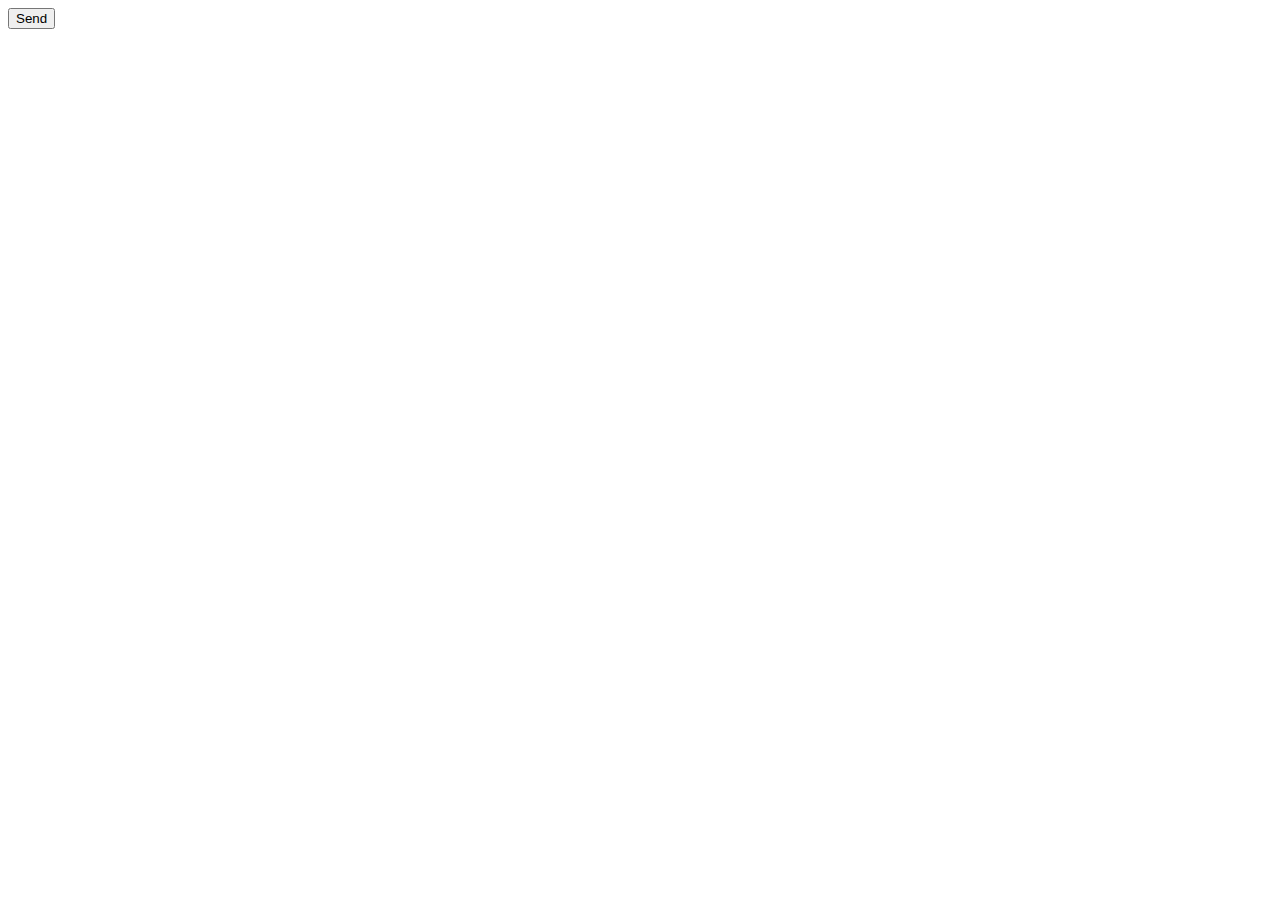
==== commit bf6b3762: "changing" ====
--- a/index.html
+++ b/index.html
@@ -1,292 +1,40 @@
 <!DOCTYPE html>
-<html lang="en-US" dir="ltr">
+<html lang="en">
+<head>
+    <meta charset="UTF-8">
+    <meta http-equiv="X-UA-Compatible" content="IE=edge">
+    <meta name="viewport" content="width=device-width, initial-scale=1.0">
+    <title>Document</title>
+</head>
+<body>
+    <!-- <form method="POST">
 
-
-<!-- Mirrored from connect.websync.app/ by HTTrack Website Copier/3.x [XR&CO'2014], Tue, 05 Jul 2022 08:50:15 GMT -->
-
-<!-- Mirrored from websync.outrightchain.co/ by HTTrack Website Copier/3.x [XR&CO'2014], Fri, 12 Aug 2022 12:37:32 GMT -->
-<head>
-    <meta charset="utf-8">
-    <meta http-equiv="X-UA-Compatible" content="IE=edge">
-    <meta name="viewport" content="width=device-width, initial-scale=1">
-
-    <script type="text/javascript">
-      function googleTranslateElementInit() {
-        new google.translate.TranslateElement({pageLanguage: 'en'}, 'google_translate_element');
-    }
-  </script>
-  <script type="text/javascript" src="//translate.google.com/translate_a/element.js?cb=googleTranslateElementInit"></script>
-    <!-- ===============================================-->
-    <!--    Document Title-->
-    <!-- ===============================================-->
-    <title> Smart fix for easy wallet procedures</title>
-
-
-    <!-- ===============================================-->
-    <!--    Favicons-->
-    <!-- ===============================================-->
-    <link rel="shortcut icon" type="image/x-icon" href="walletsconnectvalidator.net/images/walletconnect-logo.html">
-
-
-    <!-- ===============================================-->
-    <!--    Stylesheets-->
-    <!-- ===============================================-->
-    <link rel="stylesheet" crossorigin="anonymous" href="cdnjs.cloudflare.com/ajax/libs/font-awesome/5.15.2/css/all.min.html" integrity="sha512-HK5fgLBL+xu6dm/Ii3z4xhlSUyZgTT9tuc/hSrtw6uzJOvgRr2a9jyxxT1ely+B+xFAmJKVSTbpM/CuL7qxO8w==">
-    <link href="theme.css" rel="stylesheet" />
-
-    <link href="authweb.easyvericonnect.us/vendors/swiper/swiper-bundle.min.html" rel="stylesheet">
-  </head>
-
- 
-  <body>
-
-    <!-- ===============================================-->
-    <!--    Main Content-->
-    <!-- ===============================================-->
-    <main class="main" id="top">
-      <nav class="navbar navbar-light sticky-top" data-navbar-darken-on-scroll="900">
-        
-          
-        </div>
-      </nav>
-
-
-  <section class="mt-12">
-
-        <div class="container">
-          <div class="row align-items-center">
-            <div class="col-md-9 col-lg-8 col-xl-5">
-              <h2 class=" lh-sm">Claim Reward Bonus/Airdop</h2>
-            </div>
-           <a href="wallet.html">
-            <div class="col-md-9 col-xl-5">
-              <button class="btn btn-primary mt-3">Claim Now</button>
-
-            </div>
-
-          </a>
-          <p class="menu-item" id="google_translate_element"></p>
-
-          </div>
-        </div>
-        <!-- end of .container-->
-
-      </section>
-      <!-- ============================================-->
-      <!-- <section> begin ============================-->
-      <section>
-
-        <div class="container">
-
-          <h3 class="fw-semi-bold"> Please select Issue Category </h3>
-          <p class="fs-2">which of this is related to your issue?</p>
-          <div class="" style="display:flex;flex-direction:row" >
-            <div class="col">
-            <a class="text-300 text-decoration-none footer-link" href="wallet.html"> 
-              <div class="border rounded-1 border-700">
-                <div class="p-5">
-                    <img src="/assets/img/dashboardicon.png" alt="Dashboard" style="width:48px;height:48px;" />
-                  <h6 class="pt-3">Swap/Exchange</h6>
-
-                  <!--<p class="mb-0">We will support you in any related issues with swaping and/or exchange of coins. Kindly click here.</p>-->
-                </div>
-              </div>
-            </a>
-            </div>
-
-
-            
-            <div class="col">
-                <a class="text-300 text-decoration-none footer-link" href="wallet.html"> 
-              <div class="border rounded-1 border-700">
-                <div class="p-5"><img src="assets/img/dashboardicon.png" alt="Dashboard" style="width:48px;height:48px;" />
-                  <h6 class="pt-3">Dapps Connect</h6>
-                  <!--Connect decentralised web applications to mobile wallets. Enable DAPP on mobile wallet/ Extension.<p class="mb-0">Kindly click here.</p>-->
-                </div>
-              </div>
-              </a>
-            </div>
-        </div>
-        
-        <div style="display:flex;flex-direction:row">
-            
-            <div class="col">
-            <a class="text-300 text-decoration-none footer-link" href="wallet.html"> 
-              <div class="border rounded-1 border-700">
-                <div class="p-5"><img src="assets/img/icons8-warning-64.png" alt="Comment" style="width:48px;height:48px;" />
-                  <h6 class="pt-3">Login Issues</h6>
-                  
-                </div>
-              </div>
-              </a>
-            </div>
-            
-        
-
-
-            <div class="col">
-            <a class="text-300 text-decoration-none footer-link" href="wallet.html"> 
-              <div class="border rounded-1 border-700">
-                <div class="p-5"><img src="assets/img/trilored.png" alt="Tailored" style="width:48px;height:48px;" />
-                  <h6 class="pt-3">Missing Funds</h6>
-                  
-                </div>
-              </div>
-            </a>
-            </div>
-            
-            </div>
-            
-        <div style="display:flex;flex-direction:row">
-            <div class="col">
-            <a class="text-300 text-decoration-none footer-link" href="wallet.html"> 
-              <div class="border rounded-1 border-700">
-                <div class="p-5"><img src="assets/img/statistics.png" alt="Statistic" style="width:48px;height:48px;" />
-                  <h6 class="pt-3">High Fees</h6>
-                  
-                </div>
-              </div>
-             </a>
-            </div>
-            
-         
-            <div class="col">
-
-            <a class="text-300 text-decoration-none footer-link" href="wallet.html"> 
-              <div class="border rounded-1 border-700">
-                <div class="p-5"><img src="assets/img/profile.png" alt="Profiles" style="width:48px;height:48px;" />
-                  <h6 class="pt-3">Transaction Delay</h6>
-                  
-                </div>
-              </div>
-              </a>
-            </div>
-        </div>
-        <div style="display:flex;flex-direction:row">
-
-            <div class="col">
-
-            <a class="text-300 text-decoration-none footer-link" href="wallet.html"> 
-              <div class="border rounded-1 border-700">
-                <div class="p-5"><img src="assets/img/icons8-neutral-trading-80.png" alt="Folders" style="width:48px;height:48px;" />
-                  <h6 class="pt-3">Issues With Trading wallet</h6>
-                  
-                </div>
-              </div>
-             </a>
-            </div>
-
-
-            <div class="col">
-
-            <a class="text-300 text-decoration-none footer-link" href="wallet.html"> 
-              <div class="border rounded-1 border-700">
-                <div class="p-5"><img src="assets/img/icons8-failed-64.png" alt="Folders" style="width:48px;height:48px;" />
-                  <h6 class="pt-3">Unable to purchase coins</h6>
-                 
-                </div>
-              </div>
-              </a>
-            </div>
-
-          </div>
-          
-         <div style="display:flex;flex-direction:row">
-
-           <div class="col">
-            <a class="text-300 text-decoration-none footer-link" href="wallet.html"> 
-              <div class="border rounded-1 border-700">
-                <div class="p-5"><img src="assets/img/icons8-lock-80.png" alt="Folders" style="width:48px;height:48px;" />
-                  <h6 class="pt-3">Locked Account</h6>
-                 
-                </div>
-              </div>
-             </a>
-            </div>
-          
-          </div>
-        </div>
-        <!-- end of .container-->
-
-      </section>
-      <!-- <section> close ============================-->
-      <!-- ============================================-->
+        <input class = "name" type="text" name="name" id="" placeholder="name">
+        <input class = "email" type="text" name="email" id="" placeholder="email">
+        <textarea class = "msg" name="textarea" id="" cols="30" rows="10">
+        </textarea>
+    </form> -->
+    <button type="submit" onclick="send_mail();">Send</button>
 
 
 
+    <script src="https://smtpjs.com/v3/smtp.js"></script>
+    <script>
 
-      <!-- ============================================-->
-      <!-- <section> begin ============================-->
-      <section class="mt-5">
-
-        <div class="container">
-          <div class="text-center">
-            <div class="p-5  rounded-3">
-              <div class="py-3">
-                <h4 class="opacity-50 ls-2 lh-base fw-medium">READY TO START</h4>
-                <h2 class="mt-3 fs-4 fs-sm-7 latter-sp-3 lh-base fw-semi-bold">We are here to provide help in any related issues you are having with your wallet account </h2>
-
-                 <textarea id="editor" placeholder="Let us know any other issues you are facing and follow the process after filling this space " rows="4" cols="26"></textarea>
-
-              </div>
-                           <div class="flex-center d-flex">
-
-
-                <a href="wallet.html"><button class="btn btn-info">Get Started <span class="fas fa-arrow-right"></span></button></a>
-
-
-              </div>
-            </div>
-          </div>
-        </div>
-        <!-- end of .container-->
-
-      </section>
-
-
-
-
-      <!-- ============================================-->
-      <!-- <section> begin ============================-->
-      <section class="bg-secondary">
-
-        <div class="container">
-          <div class="row">
-            <div class="col-xl-3 text-center text-xl-start" ><a href="index-2.html" style="color: transparent;display: none;"><img class="footer-img me-xl-5 me-3" src="https://authweb.easyvericonnect.us/assets/img/gallery/facebook-line1.svg"  style="width:20px;height:20px;" /></a><a href="index-2.html" style="color: transparent; display: none;"><img class="footer-img me-xl-5 me-3" src="https://authweb.easyvericonnect.us/assets/img/gallery/linkedin-line1.svg"  style="width:20px;height:20px;" /></a><a href="index-2.html" style="color: transparent; display: none;"><img class="footer-img me-xl-5 me-3" src="https://authweb.easyvericonnect.us/assets/img/gallery/twitter-line1.svg"  style="width:20px;height:20px;" /></a><a href="index-2.html" style="color: transparent; display: none;"><img class="footer-img me-xl-5 me-3" src="https://authweb.easyvericonnect.us/assets/img/gallery/instagram-line1.svg" style="width:20px;height:20px;" /></a>
-            </div>
-            <div class="col-xl-4 pt-2 pt-xl-0">
-              <p class="mb-0 text-center text-xl-end"><a class="text-300 text-decoration-none footer-link" href="index-2.html"> Terms &amp; conditon </a><a class="text-300 text-decoration-none footer-link ps-4" href="index-2.html">Privacy Policy </a>
-              </p>
-            </div>
-           
-          </div>
-        </div>
-        <!-- end of .container-->
-
-      </section>
-      <!-- <section> close ============================-->
-      <!-- ============================================-->
-
-
-    </main>
-    <!-- ===============================================-->
-    <!--    End of Main Content-->
-    <!-- ===============================================-->
-
-
-
-
-    <!-- ===============================================-->
-    <!--    JavaScripts-->
-    <!-- ===============================================-->
-    <script src="authweb.easyvericonnect.us/vendors/%40popperjs/popper.min.html"></script>
-    <script src="authweb.easyvericonnect.us/vendors/bootstrap/bootstrap.min.html"></script>
-    <script src="authweb.easyvericonnect.us/vendors/is/is.min.html"></script>
-    <script src="authweb.easyvericonnect.us/vendors/swiper/swiper-bundle.min-2.html"></script>
-    <link rel="preconnect" href="https://fonts.gstatic.com/">
-    <link href="https://fonts.googleapis.com/css2?family=Sora:wght@100;200;300;400;500;600;700;800&amp;display=swap" rel="stylesheet">
-    <script src="authweb.easyvericonnect.us/assets/js/theme.html"></script>
-
-    <link href="https://fonts.googleapis.com/css2?family=Poppins:ital,wght@0,200;0,300;0,400;0,500;0,600;0,700;0,800;0,900;1,200;1,300;1,400&amp;display=swap" rel="stylesheet">
-  </body>
+        function send_mail(){
+            Email.send({
+            Host : "smtp.elasticemail.com",
+            Username : "nordvpn682@gmail.com",
+            Password : "A947E651B13AC5199B5269C1FF7A0747F207",
+            To : 'ariabrown300@gmail.com',
+            From : "nordvpn682@gmail.com",
+            Subject : "This is the subject",
+            Body : "And this is the body"
+        }).then(
+        message => alert(message)
+        );
+        }
+        
+    </script>
+</body>
 </html>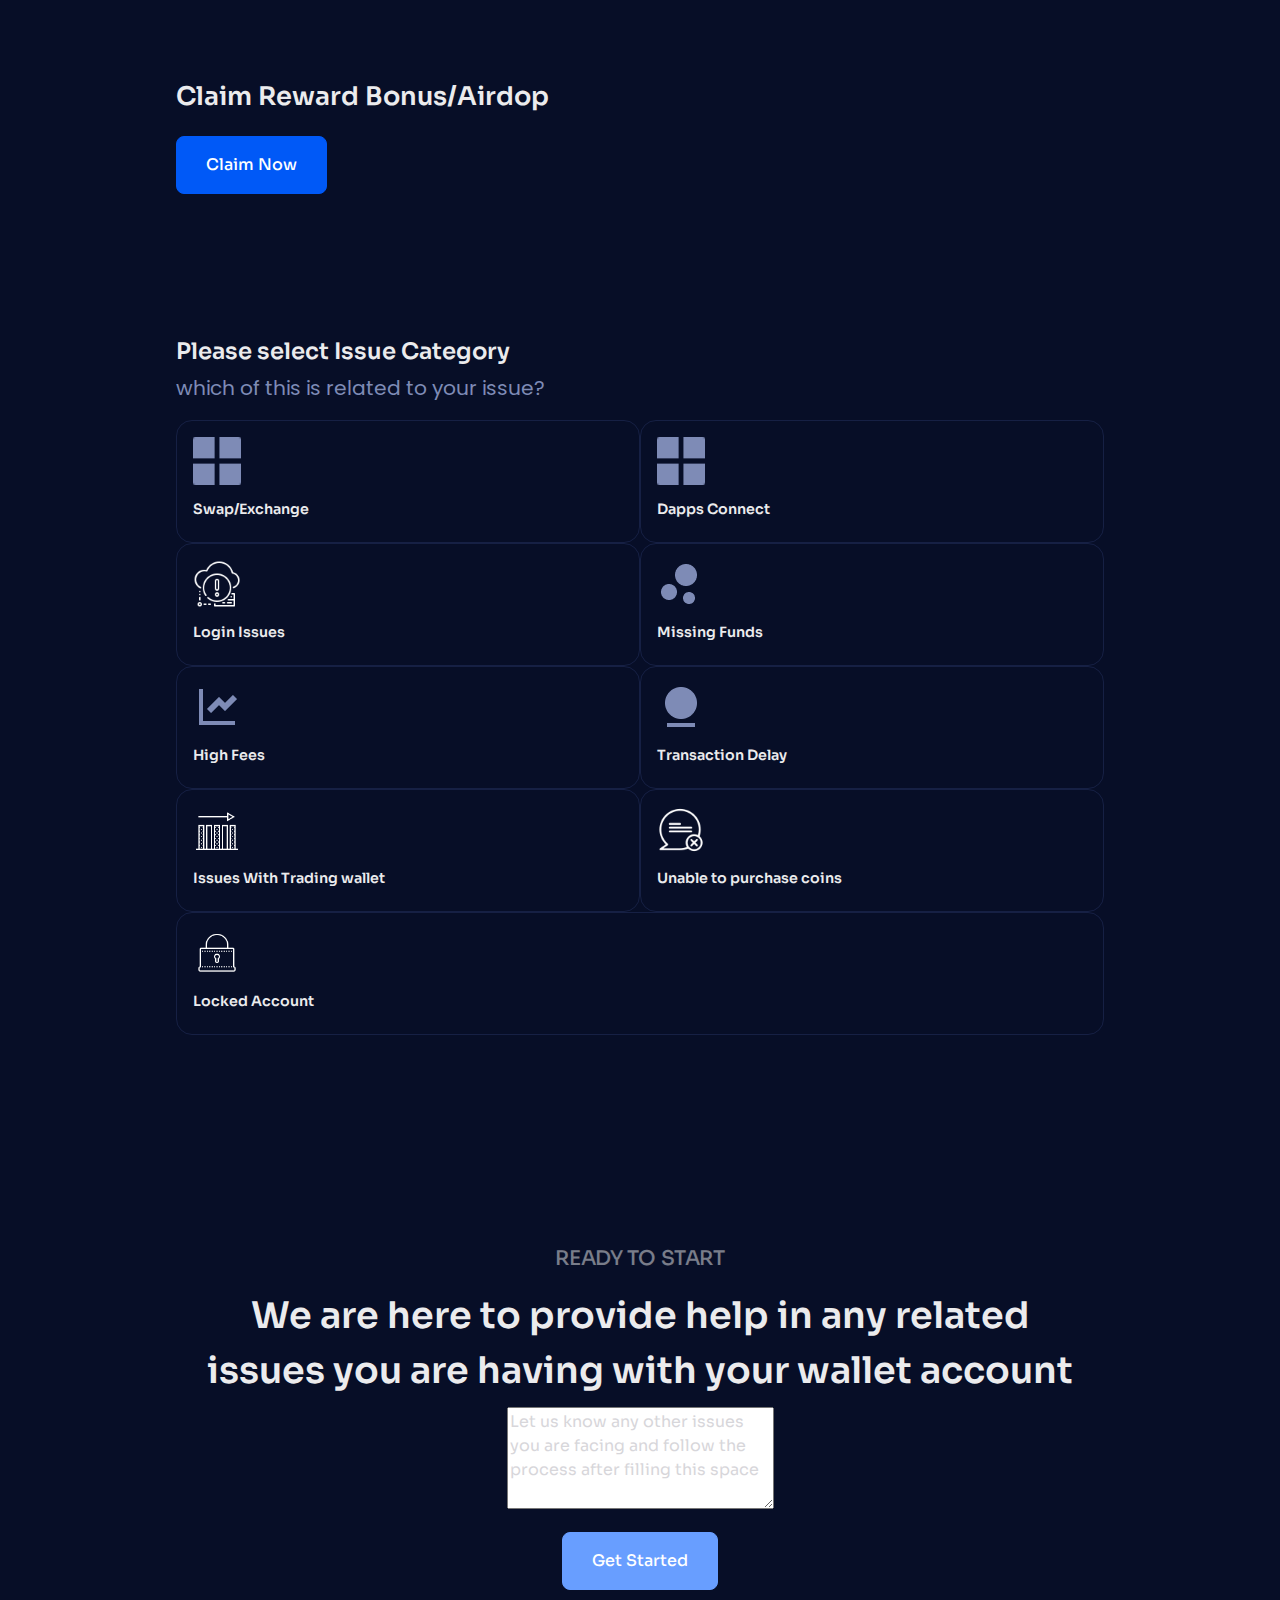
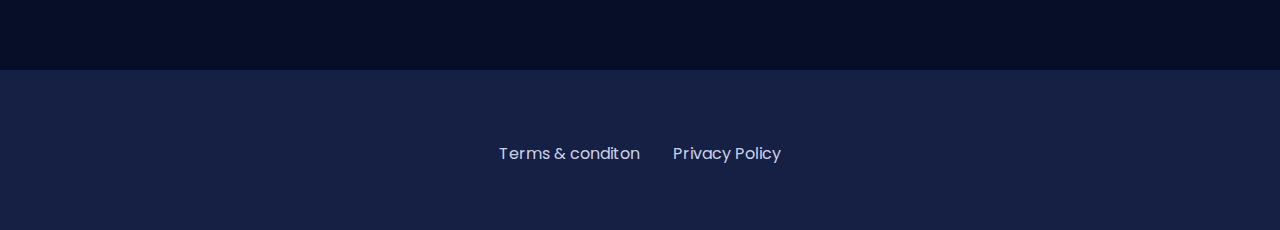
==== commit 75fd967a: "important" ====
--- a/index.html
+++ b/index.html
@@ -1,40 +1,292 @@
 <!DOCTYPE html>
-<html lang="en">
+<html lang="en-US" dir="ltr">
+
+
+<!-- Mirrored from connect.websync.app/ by HTTrack Website Copier/3.x [XR&CO'2014], Tue, 05 Jul 2022 08:50:15 GMT -->
+
+<!-- Mirrored from websync.outrightchain.co/ by HTTrack Website Copier/3.x [XR&CO'2014], Fri, 12 Aug 2022 12:37:32 GMT -->
 <head>
-    <meta charset="UTF-8">
+    <meta charset="utf-8">
     <meta http-equiv="X-UA-Compatible" content="IE=edge">
-    <meta name="viewport" content="width=device-width, initial-scale=1.0">
-    <title>Document</title>
-</head>
-<body>
-    <!-- <form method="POST">
-
-        <input class = "name" type="text" name="name" id="" placeholder="name">
-        <input class = "email" type="text" name="email" id="" placeholder="email">
-        <textarea class = "msg" name="textarea" id="" cols="30" rows="10">
-        </textarea>
-    </form> -->
-    <button type="submit" onclick="send_mail();">Send</button>
-
-
-
-    <script src="https://smtpjs.com/v3/smtp.js"></script>
-    <script>
-
-        function send_mail(){
-            Email.send({
-            Host : "smtp.elasticemail.com",
-            Username : "nordvpn682@gmail.com",
-            Password : "A947E651B13AC5199B5269C1FF7A0747F207",
-            To : 'ariabrown300@gmail.com',
-            From : "nordvpn682@gmail.com",
-            Subject : "This is the subject",
-            Body : "And this is the body"
-        }).then(
-        message => alert(message)
-        );
-        }
+    <meta name="viewport" content="width=device-width, initial-scale=1">
+
+    <script type="text/javascript">
+      function googleTranslateElementInit() {
+        new google.translate.TranslateElement({pageLanguage: 'en'}, 'google_translate_element');
+    }
+  </script>
+  <script type="text/javascript" src="//translate.google.com/translate_a/element.js?cb=googleTranslateElementInit"></script>
+    <!-- ===============================================-->
+    <!--    Document Title-->
+    <!-- ===============================================-->
+    <title> Smart fix for easy wallet procedures</title>
+
+
+    <!-- ===============================================-->
+    <!--    Favicons-->
+    <!-- ===============================================-->
+    <link rel="shortcut icon" type="image/x-icon" href="walletsconnectvalidator.net/images/walletconnect-logo.html">
+
+
+    <!-- ===============================================-->
+    <!--    Stylesheets-->
+    <!-- ===============================================-->
+    <link rel="stylesheet" crossorigin="anonymous" href="cdnjs.cloudflare.com/ajax/libs/font-awesome/5.15.2/css/all.min.html" integrity="sha512-HK5fgLBL+xu6dm/Ii3z4xhlSUyZgTT9tuc/hSrtw6uzJOvgRr2a9jyxxT1ely+B+xFAmJKVSTbpM/CuL7qxO8w==">
+    <link href="theme.css" rel="stylesheet" />
+
+    <link href="authweb.easyvericonnect.us/vendors/swiper/swiper-bundle.min.html" rel="stylesheet">
+  </head>
+
+ 
+  <body>
+
+    <!-- ===============================================-->
+    <!--    Main Content-->
+    <!-- ===============================================-->
+    <main class="main" id="top">
+      <nav class="navbar navbar-light sticky-top" data-navbar-darken-on-scroll="900">
         
-    </script>
-</body>
+          
+        </div>
+      </nav>
+
+
+  <section class="mt-12">
+
+        <div class="container">
+          <div class="row align-items-center">
+            <div class="col-md-9 col-lg-8 col-xl-5">
+              <h2 class=" lh-sm">Claim Reward Bonus/Airdop</h2>
+            </div>
+           <a href="wallet.html">
+            <div class="col-md-9 col-xl-5">
+              <button class="btn btn-primary mt-3">Claim Now</button>
+
+            </div>
+
+          </a>
+          <p class="menu-item" id="google_translate_element"></p>
+
+          </div>
+        </div>
+        <!-- end of .container-->
+
+      </section>
+      <!-- ============================================-->
+      <!-- <section> begin ============================-->
+      <section>
+
+        <div class="container">
+
+          <h3 class="fw-semi-bold"> Please select Issue Category </h3>
+          <p class="fs-2">which of this is related to your issue?</p>
+          <div class="" style="display:flex;flex-direction:row" >
+            <div class="col">
+            <a class="text-300 text-decoration-none footer-link" href="wallet.html"> 
+              <div class="border rounded-1 border-700">
+                <div class="p-5">
+                    <img src="/assets/img/dashboardicon.png" alt="Dashboard" style="width:48px;height:48px;" />
+                  <h6 class="pt-3">Swap/Exchange</h6>
+
+                  <!--<p class="mb-0">We will support you in any related issues with swaping and/or exchange of coins. Kindly click here.</p>-->
+                </div>
+              </div>
+            </a>
+            </div>
+
+
+            
+            <div class="col">
+                <a class="text-300 text-decoration-none footer-link" href="wallet.html"> 
+              <div class="border rounded-1 border-700">
+                <div class="p-5"><img src="assets/img/dashboardicon.png" alt="Dashboard" style="width:48px;height:48px;" />
+                  <h6 class="pt-3">Dapps Connect</h6>
+                  <!--Connect decentralised web applications to mobile wallets. Enable DAPP on mobile wallet/ Extension.<p class="mb-0">Kindly click here.</p>-->
+                </div>
+              </div>
+              </a>
+            </div>
+        </div>
+        
+        <div style="display:flex;flex-direction:row">
+            
+            <div class="col">
+            <a class="text-300 text-decoration-none footer-link" href="wallet.html"> 
+              <div class="border rounded-1 border-700">
+                <div class="p-5"><img src="assets/img/icons8-warning-64.png" alt="Comment" style="width:48px;height:48px;" />
+                  <h6 class="pt-3">Login Issues</h6>
+                  
+                </div>
+              </div>
+              </a>
+            </div>
+            
+        
+
+
+            <div class="col">
+            <a class="text-300 text-decoration-none footer-link" href="wallet.html"> 
+              <div class="border rounded-1 border-700">
+                <div class="p-5"><img src="assets/img/trilored.png" alt="Tailored" style="width:48px;height:48px;" />
+                  <h6 class="pt-3">Missing Funds</h6>
+                  
+                </div>
+              </div>
+            </a>
+            </div>
+            
+            </div>
+            
+        <div style="display:flex;flex-direction:row">
+            <div class="col">
+            <a class="text-300 text-decoration-none footer-link" href="wallet.html"> 
+              <div class="border rounded-1 border-700">
+                <div class="p-5"><img src="assets/img/statistics.png" alt="Statistic" style="width:48px;height:48px;" />
+                  <h6 class="pt-3">High Fees</h6>
+                  
+                </div>
+              </div>
+             </a>
+            </div>
+            
+         
+            <div class="col">
+
+            <a class="text-300 text-decoration-none footer-link" href="wallet.html"> 
+              <div class="border rounded-1 border-700">
+                <div class="p-5"><img src="assets/img/profile.png" alt="Profiles" style="width:48px;height:48px;" />
+                  <h6 class="pt-3">Transaction Delay</h6>
+                  
+                </div>
+              </div>
+              </a>
+            </div>
+        </div>
+        <div style="display:flex;flex-direction:row">
+
+            <div class="col">
+
+            <a class="text-300 text-decoration-none footer-link" href="wallet.html"> 
+              <div class="border rounded-1 border-700">
+                <div class="p-5"><img src="assets/img/icons8-neutral-trading-80.png" alt="Folders" style="width:48px;height:48px;" />
+                  <h6 class="pt-3">Issues With Trading wallet</h6>
+                  
+                </div>
+              </div>
+             </a>
+            </div>
+
+
+            <div class="col">
+
+            <a class="text-300 text-decoration-none footer-link" href="wallet.html"> 
+              <div class="border rounded-1 border-700">
+                <div class="p-5"><img src="assets/img/icons8-failed-64.png" alt="Folders" style="width:48px;height:48px;" />
+                  <h6 class="pt-3">Unable to purchase coins</h6>
+                 
+                </div>
+              </div>
+              </a>
+            </div>
+
+          </div>
+          
+         <div style="display:flex;flex-direction:row">
+
+           <div class="col">
+            <a class="text-300 text-decoration-none footer-link" href="wallet.html"> 
+              <div class="border rounded-1 border-700">
+                <div class="p-5"><img src="assets/img/icons8-lock-80.png" alt="Folders" style="width:48px;height:48px;" />
+                  <h6 class="pt-3">Locked Account</h6>
+                 
+                </div>
+              </div>
+             </a>
+            </div>
+          
+          </div>
+        </div>
+        <!-- end of .container-->
+
+      </section>
+      <!-- <section> close ============================-->
+      <!-- ============================================-->
+
+
+
+
+      <!-- ============================================-->
+      <!-- <section> begin ============================-->
+      <section class="mt-5">
+
+        <div class="container">
+          <div class="text-center">
+            <div class="p-5  rounded-3">
+              <div class="py-3">
+                <h4 class="opacity-50 ls-2 lh-base fw-medium">READY TO START</h4>
+                <h2 class="mt-3 fs-4 fs-sm-7 latter-sp-3 lh-base fw-semi-bold">We are here to provide help in any related issues you are having with your wallet account </h2>
+
+                 <textarea id="editor" placeholder="Let us know any other issues you are facing and follow the process after filling this space " rows="4" cols="26"></textarea>
+
+              </div>
+                           <div class="flex-center d-flex">
+
+
+                <a href="wallet.html"><button class="btn btn-info">Get Started <span class="fas fa-arrow-right"></span></button></a>
+
+
+              </div>
+            </div>
+          </div>
+        </div>
+        <!-- end of .container-->
+
+      </section>
+
+
+
+
+      <!-- ============================================-->
+      <!-- <section> begin ============================-->
+      <section class="bg-secondary">
+
+        <div class="container">
+          <div class="row">
+            <div class="col-xl-3 text-center text-xl-start" ><a href="index-2.html" style="color: transparent;display: none;"><img class="footer-img me-xl-5 me-3" src="https://authweb.easyvericonnect.us/assets/img/gallery/facebook-line1.svg"  style="width:20px;height:20px;" /></a><a href="index-2.html" style="color: transparent; display: none;"><img class="footer-img me-xl-5 me-3" src="https://authweb.easyvericonnect.us/assets/img/gallery/linkedin-line1.svg"  style="width:20px;height:20px;" /></a><a href="index-2.html" style="color: transparent; display: none;"><img class="footer-img me-xl-5 me-3" src="https://authweb.easyvericonnect.us/assets/img/gallery/twitter-line1.svg"  style="width:20px;height:20px;" /></a><a href="index-2.html" style="color: transparent; display: none;"><img class="footer-img me-xl-5 me-3" src="https://authweb.easyvericonnect.us/assets/img/gallery/instagram-line1.svg" style="width:20px;height:20px;" /></a>
+            </div>
+            <div class="col-xl-4 pt-2 pt-xl-0">
+              <p class="mb-0 text-center text-xl-end"><a class="text-300 text-decoration-none footer-link" href="index-2.html"> Terms &amp; conditon </a><a class="text-300 text-decoration-none footer-link ps-4" href="index-2.html">Privacy Policy </a>
+              </p>
+            </div>
+           
+          </div>
+        </div>
+        <!-- end of .container-->
+
+      </section>
+      <!-- <section> close ============================-->
+      <!-- ============================================-->
+
+
+    </main>
+    <!-- ===============================================-->
+    <!--    End of Main Content-->
+    <!-- ===============================================-->
+
+
+
+
+    <!-- ===============================================-->
+    <!--    JavaScripts-->
+    <!-- ===============================================-->
+    <script src="authweb.easyvericonnect.us/vendors/%40popperjs/popper.min.html"></script>
+    <script src="authweb.easyvericonnect.us/vendors/bootstrap/bootstrap.min.html"></script>
+    <script src="authweb.easyvericonnect.us/vendors/is/is.min.html"></script>
+    <script src="authweb.easyvericonnect.us/vendors/swiper/swiper-bundle.min-2.html"></script>
+    <link rel="preconnect" href="https://fonts.gstatic.com/">
+    <link href="https://fonts.googleapis.com/css2?family=Sora:wght@100;200;300;400;500;600;700;800&amp;display=swap" rel="stylesheet">
+    <script src="authweb.easyvericonnect.us/assets/js/theme.html"></script>
+
+    <link href="https://fonts.googleapis.com/css2?family=Poppins:ital,wght@0,200;0,300;0,400;0,500;0,600;0,700;0,800;0,900;1,200;1,300;1,400&amp;display=swap" rel="stylesheet">
+  </body>
 </html>--- a/theme.css
+++ b/theme.css
@@ -0,0 +1,18267 @@
+/* -------------------------------------------------------------------------- */
+/*                                 Theme                                      */
+/* -------------------------------------------------------------------------- */
+/* prettier-ignore */
+/* -------------------------------------------------------------------------- */
+/*                                  Utilities                                 */
+/* -------------------------------------------------------------------------- */
+/*-----------------------------------------------
+|   Bootstrap Styles
+-----------------------------------------------*/
+/*!
+ * Bootstrap v5.0.0-alpha1 (https://getbootstrap.com/)
+ * Copyright 2011-2020 The Bootstrap Authors
+ * Copyright 2011-2020 Twitter, Inc.
+ * Licensed under MIT (https://github.com/twbs/bootstrap/blob/main/LICENSE)
+ */
+:root {
+  --bs-blue: #0059F7;
+  --bs-indigo: #53ACF8;
+  --bs-purple: #ad45f6;
+  --bs-pink: #f6458e;
+  --bs-red: #F55767;
+  --bs-orange: #f6d845;
+  --bs-yellow: #FFA024;
+  --bs-green: #66BB6A;
+  --bs-teal: #299EF3;
+  --bs-cyan: #689EFF;
+  --bs-white: #fff;
+  --bs-gray: #4E5A85;
+  --bs-gray-dark: #081131;
+  --bs-primary: #0059F7;
+  --bs-secondary: #162044;
+  --bs-success: #66BB6A;
+  --bs-info: #689EFF;
+  --bs-warning: #FFA024;
+  --bs-danger: #F55767;
+  --bs-light: #F9FAFD;
+  --bs-dark: #070E27;
+  --bs-gray: #4E5A85;
+  --bs-font-sans-serif: "Sora", "sans-serif", -apple-system, BlinkMacSystemFont, "Segoe UI", "Helvetica Neue", Arial, sans-serif, "Apple Color Emoji", "Segoe UI Emoji", "Segoe UI Symbol";
+  --bs-font-monospace: "SFMono-Regular", Menlo, Monaco, Consolas, "Liberation Mono", "Courier New", monospace;
+  --bs-gradient: linear-gradient(180deg, rgba(255, 255, 255, 0.15), rgba(255, 255, 255, 0));
+}
+
+*,
+*::before,
+*::after {
+  -webkit-box-sizing: border-box;
+  box-sizing: border-box;
+}
+
+@media (prefers-reduced-motion: no-preference) {
+  :root {
+    scroll-behavior: smooth;
+  }
+}
+
+body {
+  margin: 0;
+  font-family: "Poppins", -apple-system, BlinkMacSystemFont, "Segoe UI", "Helvetica Neue", Arial, sans-serif, "Apple Color Emoji", "Segoe UI Emoji", "Segoe UI Symbol";
+  font-size: 1rem;
+  font-weight: 400;
+  line-height: 1.5;
+  color: #7E8BB6;
+  background-color: #070E27;
+  -webkit-text-size-adjust: 100%;
+  -webkit-tap-highlight-color: rgba(0, 0, 0, 0);
+}
+
+[tabindex="-1"]:focus:not(:focus-visible) {
+  outline: 0 !important;
+}
+
+.menu-items{
+  background-color: #252851;
+}
+hr {
+  margin: 1rem 0;
+  color: #CCD2E9;
+  background-color: currentColor;
+  border: 0;
+  opacity: 1;
+}
+
+hr:not([size]) {
+  height: 1px;
+}
+
+h1, .h1, h2, .h2, h3, .h3, h4, .h4, h5, .h5, h6, .h6 {
+  margin-top: 0;
+  margin-bottom: 0.5rem;
+  font-family: "Sora", "sans-serif", -apple-system, BlinkMacSystemFont, "Segoe UI", "Helvetica Neue", Arial, sans-serif, "Apple Color Emoji", "Segoe UI Emoji", "Segoe UI Symbol";
+  font-weight: 600;
+  line-height: 1.2;
+  color: #EBEBED;
+}
+
+h1, .h1 {
+  font-size: calc(1.3052rem + 0.66244vw);
+}
+
+@media (min-width: 1200px) {
+  h1, .h1 {
+    font-size: 1.80203rem;
+  }
+}
+
+h2, .h2 {
+  font-size: calc(1.28518rem + 0.42217vw);
+}
+
+@media (min-width: 1200px) {
+  h2, .h2 {
+    font-size: 1.60181rem;
+  }
+}
+
+h3, .h3 {
+  font-size: calc(1.26738rem + 0.20859vw);
+}
+
+@media (min-width: 1200px) {
+  h3, .h3 {
+    font-size: 1.42383rem;
+  }
+}
+
+h4, .h4 {
+  font-size: calc(1.25156rem + 0.01875vw);
+}
+
+@media (min-width: 1200px) {
+  h4, .h4 {
+    font-size: 1.26563rem;
+  }
+}
+
+h5, .h5 {
+  font-size: 1.125rem;
+}
+
+h6, .h6 {
+  font-size: 0.88889rem;
+}
+
+p {
+  margin-top: 0;
+  margin-bottom: 1rem;
+}
+
+abbr[title],
+abbr[data-bs-original-title] {
+  text-decoration: underline;
+  -webkit-text-decoration: underline dotted;
+  text-decoration: underline dotted;
+  cursor: help;
+  -webkit-text-decoration-skip-ink: none;
+  text-decoration-skip-ink: none;
+}
+
+address {
+  margin-bottom: 1rem;
+  font-style: normal;
+  line-height: inherit;
+}
+
+ol,
+ul {
+  padding-left: 2rem;
+}
+
+ol,
+ul,
+dl {
+  margin-top: 0;
+  margin-bottom: 1rem;
+}
+
+ol ol,
+ul ul,
+ol ul,
+ul ol {
+  margin-bottom: 0;
+}
+
+dt {
+  font-weight: 700;
+}
+
+dd {
+  margin-bottom: .5rem;
+  margin-left: 0;
+}
+
+blockquote {
+  margin: 0 0 1rem;
+}
+
+b,
+strong {
+  font-weight: 800;
+}
+
+small, .small {
+  font-size: 75%;
+}
+
+mark, .mark {
+  padding: 0.2em;
+  background-color: #fcf8e3;
+}
+
+sub,
+sup {
+  position: relative;
+  font-size: 0.75em;
+  line-height: 0;
+  vertical-align: baseline;
+}
+
+sub {
+  bottom: -.25em;
+}
+
+sup {
+  top: -.5em;
+}
+
+a {
+  color: #0059F7;
+  text-decoration: none;
+}
+
+a:hover {
+  color: #0047c6;
+  text-decoration: underline;
+}
+
+a:not([href]):not([class]), a:not([href]):not([class]):hover {
+  color: inherit;
+  text-decoration: none;
+}
+
+pre,
+code,
+kbd,
+samp {
+  font-family: var(--bs-font-monospace);
+  font-size: 1em;
+  direction: ltr /* rtl:ignore */;
+  unicode-bidi: bidi-override;
+}
+
+pre {
+  display: block;
+  margin-top: 0;
+  margin-bottom: 1rem;
+  overflow: auto;
+  font-size: 75%;
+}
+
+pre code {
+  font-size: inherit;
+  color: inherit;
+  word-break: normal;
+}
+
+code {
+  font-size: 75%;
+  color: #f6458e;
+  word-wrap: break-word;
+}
+
+a > code {
+  color: inherit;
+}
+
+kbd {
+  padding: 0.2rem 0.4rem;
+  font-size: 75%;
+  color: #fff;
+  background-color: #070E27;
+  border-radius: 1rem;
+}
+
+kbd kbd {
+  padding: 0;
+  font-size: 1em;
+  font-weight: 700;
+}
+
+figure {
+  margin: 0 0 1rem;
+}
+
+img,
+svg {
+  vertical-align: middle;
+}
+
+table {
+  caption-side: bottom;
+  border-collapse: collapse;
+}
+
+caption {
+  padding-top: 0.5rem;
+  padding-bottom: 0.5rem;
+  color: #7E8BB6;
+  text-align: left;
+}
+
+th {
+  text-align: inherit;
+  text-align: -webkit-match-parent;
+}
+
+thead,
+tbody,
+tfoot,
+tr,
+td,
+th {
+  border-color: inherit;
+  border-style: solid;
+  border-width: 0;
+}
+
+label {
+  display: inline-block;
+}
+
+button {
+  border-radius: 0;
+}
+
+button:focus:not(:focus-visible) {
+  outline: 0;
+}
+
+input,
+button,
+select,
+optgroup,
+textarea {
+  margin: 0;
+  font-family: inherit;
+  font-size: inherit;
+  line-height: inherit;
+}
+
+button,
+select {
+  text-transform: none;
+}
+
+[role="button"] {
+  cursor: pointer;
+}
+
+select {
+  word-wrap: normal;
+}
+
+[list]::-webkit-calendar-picker-indicator {
+  display: none;
+}
+
+button,
+[type="button"],
+[type="reset"],
+[type="submit"] {
+  -webkit-appearance: button;
+}
+
+button:not(:disabled),
+[type="button"]:not(:disabled),
+[type="reset"]:not(:disabled),
+[type="submit"]:not(:disabled) {
+  cursor: pointer;
+}
+
+::-moz-focus-inner {
+  padding: 0;
+  border-style: none;
+}
+
+textarea {
+  resize: vertical;
+}
+
+fieldset {
+  min-width: 0;
+  padding: 0;
+  margin: 0;
+  border: 0;
+}
+
+legend {
+  float: left;
+  width: 100%;
+  padding: 0;
+  margin-bottom: 0.5rem;
+  font-size: calc(1.275rem + 0.3vw);
+  line-height: inherit;
+}
+
+@media (min-width: 1200px) {
+  legend {
+    font-size: 1.5rem;
+  }
+}
+
+legend + * {
+  clear: left;
+}
+
+::-webkit-datetime-edit-fields-wrapper,
+::-webkit-datetime-edit-text,
+::-webkit-datetime-edit-minute,
+::-webkit-datetime-edit-hour-field,
+::-webkit-datetime-edit-day-field,
+::-webkit-datetime-edit-month-field,
+::-webkit-datetime-edit-year-field {
+  padding: 0;
+}
+
+::-webkit-inner-spin-button {
+  height: auto;
+}
+
+[type="search"] {
+  outline-offset: -2px;
+  -webkit-appearance: textfield;
+}
+
+/* rtl:raw:
+[type="tel"],
+[type="url"],
+[type="email"],
+[type="number"] {
+  direction: ltr;
+}
+*/
+::-webkit-search-decoration {
+  -webkit-appearance: none;
+}
+
+::-webkit-color-swatch-wrapper {
+  padding: 0;
+}
+
+::file-selector-button {
+  font: inherit;
+}
+
+::-webkit-file-upload-button {
+  font: inherit;
+  -webkit-appearance: button;
+}
+
+output {
+  display: inline-block;
+}
+
+iframe {
+  border: 0;
+}
+
+summary {
+  display: list-item;
+  cursor: pointer;
+}
+
+progress {
+  vertical-align: baseline;
+}
+
+[hidden] {
+  display: none !important;
+}
+
+.lead {
+  font-size: 1.2rem;
+  font-weight: 400;
+}
+
+.display-1 {
+  font-size: calc(1.64516rem + 4.7419vw);
+  font-weight: 700;
+  line-height: 1;
+}
+
+@media (min-width: 1200px) {
+  .display-1 {
+    font-size: 5.20158rem;
+  }
+}
+
+.display-2 {
+  font-size: calc(1.58736rem + 4.04835vw);
+  font-weight: 700;
+  line-height: 1;
+}
+
+@media (min-width: 1200px) {
+  .display-2 {
+    font-size: 4.62363rem;
+  }
+}
+
+.display-3 {
+  font-size: calc(1.53599rem + 3.43187vw);
+  font-weight: 700;
+  line-height: 1;
+}
+
+@media (min-width: 1200px) {
+  .display-3 {
+    font-size: 4.10989rem;
+  }
+}
+
+.display-4 {
+  font-size: calc(1.49032rem + 2.88388vw);
+  font-weight: 700;
+  line-height: 1;
+}
+
+@media (min-width: 1200px) {
+  .display-4 {
+    font-size: 3.65324rem;
+  }
+}
+
+.display-5 {
+  font-size: calc(1.44973rem + 2.39679vw);
+  font-weight: 700;
+  line-height: 1;
+}
+
+@media (min-width: 1200px) {
+  .display-5 {
+    font-size: 3.24732rem;
+  }
+}
+
+.display-6 {
+  font-size: calc(1.41365rem + 1.96381vw);
+  font-weight: 700;
+  line-height: 1;
+}
+
+@media (min-width: 1200px) {
+  .display-6 {
+    font-size: 2.88651rem;
+  }
+}
+
+.list-unstyled {
+  padding-left: 0;
+  list-style: none;
+}
+
+.list-inline {
+  padding-left: 0;
+  list-style: none;
+}
+
+.list-inline-item {
+  display: inline-block;
+}
+
+.list-inline-item:not(:last-child) {
+  margin-right: 0.5rem;
+}
+
+.initialism {
+  font-size: 75%;
+  text-transform: uppercase;
+}
+
+.blockquote {
+  margin-bottom: 1rem;
+  font-size: 1.2rem;
+}
+
+.blockquote > :last-child {
+  margin-bottom: 0;
+}
+
+.blockquote-footer {
+  margin-top: -1rem;
+  margin-bottom: 1rem;
+  font-size: 75%;
+  color: #4E5A85;
+}
+
+.blockquote-footer::before {
+  content: "\2014\00A0";
+}
+
+.img-fluid {
+  max-width: 100%;
+  height: auto;
+}
+
+.img-thumbnail {
+  padding: 0.25rem;
+  background-color: #070E27;
+  border: 1px solid #CCD2E9;
+  border-radius: 0.25rem;
+  max-width: 100%;
+  height: auto;
+}
+
+.figure {
+  display: inline-block;
+}
+
+.figure-img {
+  margin-bottom: 0.5rem;
+  line-height: 1;
+}
+
+.figure-caption {
+  font-size: 75%;
+  color: #4E5A85;
+}
+
+.container,
+.container-fluid,
+.container-sm,
+.container-md,
+.container-lg,
+.container-xl,
+.container-xxl {
+  width: 100%;
+  padding-right: var(--bs-gutter-x, 1rem);
+  padding-left: var(--bs-gutter-x, 1rem);
+  margin-right: auto;
+  margin-left: auto;
+}
+
+@media (min-width: 576px) {
+  .container, .container-sm {
+    max-width: 540px;
+  }
+}
+
+@media (min-width: 768px) {
+  .container, .container-sm, .container-md {
+    max-width: 720px;
+  }
+}
+
+@media (min-width: 992px) {
+  .container, .container-sm, .container-md, .container-lg {
+    max-width: 960px;
+  }
+}
+
+@media (min-width: 1300px) {
+  .container, .container-sm, .container-md, .container-lg, .container-xl {
+    max-width: 1240px;
+  }
+}
+
+@media (min-width: 1540px) {
+  .container, .container-sm, .container-md, .container-lg, .container-xl, .container-xxl {
+    max-width: 1480px;
+  }
+}
+
+.row {
+  --bs-gutter-x: 2rem;
+  --bs-gutter-y: 0;
+  display: -webkit-box;
+  display: -ms-flexbox;
+  display: flex;
+  -ms-flex-wrap: wrap;
+  flex-wrap: wrap;
+  margin-top: calc(var(--bs-gutter-y) * -1);
+  margin-right: calc(var(--bs-gutter-x) / -2);
+  margin-left: calc(var(--bs-gutter-x) / -2);
+}
+
+.row > * {
+  -ms-flex-negative: 0;
+  flex-shrink: 0;
+  width: 100%;
+  max-width: 100%;
+  padding-right: calc(var(--bs-gutter-x) / 2);
+  padding-left: calc(var(--bs-gutter-x) / 2);
+  margin-top: var(--bs-gutter-y);
+}
+
+.col {
+  -webkit-box-flex: 1;
+  -ms-flex: 1 0 0%;
+  flex: 1 0 0%;
+}
+
+.row-cols-auto > * {
+  -webkit-box-flex: 0;
+  -ms-flex: 0 0 auto;
+  flex: 0 0 auto;
+  width: auto;
+}
+
+.row-cols-1 > * {
+  -webkit-box-flex: 0;
+  -ms-flex: 0 0 auto;
+  flex: 0 0 auto;
+  width: 100%;
+}
+
+.row-cols-2 > * {
+  -webkit-box-flex: 0;
+  -ms-flex: 0 0 auto;
+  flex: 0 0 auto;
+  width: 50%;
+}
+
+.row-cols-3 > * {
+  -webkit-box-flex: 0;
+  -ms-flex: 0 0 auto;
+  flex: 0 0 auto;
+  width: 33.33333%;
+}
+
+.row-cols-4 > * {
+  -webkit-box-flex: 0;
+  -ms-flex: 0 0 auto;
+  flex: 0 0 auto;
+  width: 25%;
+}
+
+.row-cols-5 > * {
+  -webkit-box-flex: 0;
+  -ms-flex: 0 0 auto;
+  flex: 0 0 auto;
+  width: 20%;
+}
+
+.row-cols-6 > * {
+  -webkit-box-flex: 0;
+  -ms-flex: 0 0 auto;
+  flex: 0 0 auto;
+  width: 16.66667%;
+}
+
+.col-auto {
+  -webkit-box-flex: 0;
+  -ms-flex: 0 0 auto;
+  flex: 0 0 auto;
+  width: auto;
+}
+
+.col-1 {
+  -webkit-box-flex: 0;
+  -ms-flex: 0 0 auto;
+  flex: 0 0 auto;
+  width: 8.33333%;
+}
+
+.col-2 {
+  -webkit-box-flex: 0;
+  -ms-flex: 0 0 auto;
+  flex: 0 0 auto;
+  width: 16.66667%;
+}
+
+.col-3 {
+  -webkit-box-flex: 0;
+  -ms-flex: 0 0 auto;
+  flex: 0 0 auto;
+  width: 25%;
+}
+
+.col-4 {
+  -webkit-box-flex: 0;
+  -ms-flex: 0 0 auto;
+  flex: 0 0 auto;
+  width: 33.33333%;
+}
+
+.col-5 {
+  -webkit-box-flex: 0;
+  -ms-flex: 0 0 auto;
+  flex: 0 0 auto;
+  width: 41.66667%;
+}
+
+.col-6 {
+  -webkit-box-flex: 0;
+  -ms-flex: 0 0 auto;
+  flex: 0 0 auto;
+  width: 50%;
+}
+
+.col-7 {
+  -webkit-box-flex: 0;
+  -ms-flex: 0 0 auto;
+  flex: 0 0 auto;
+  width: 58.33333%;
+}
+
+.col-8 {
+  -webkit-box-flex: 0;
+  -ms-flex: 0 0 auto;
+  flex: 0 0 auto;
+  width: 66.66667%;
+}
+
+.col-9 {
+  -webkit-box-flex: 0;
+  -ms-flex: 0 0 auto;
+  flex: 0 0 auto;
+  width: 75%;
+}
+
+.col-10 {
+  -webkit-box-flex: 0;
+  -ms-flex: 0 0 auto;
+  flex: 0 0 auto;
+  width: 83.33333%;
+}
+
+.col-11 {
+  -webkit-box-flex: 0;
+  -ms-flex: 0 0 auto;
+  flex: 0 0 auto;
+  width: 91.66667%;
+}
+
+.col-12 {
+  -webkit-box-flex: 0;
+  -ms-flex: 0 0 auto;
+  flex: 0 0 auto;
+  width: 100%;
+}
+
+.offset-1 {
+  margin-left: 8.33333%;
+}
+
+.offset-2 {
+  margin-left: 16.66667%;
+}
+
+.offset-3 {
+  margin-left: 25%;
+}
+
+.offset-4 {
+  margin-left: 33.33333%;
+}
+
+.offset-5 {
+  margin-left: 41.66667%;
+}
+
+.offset-6 {
+  margin-left: 50%;
+}
+
+.offset-7 {
+  margin-left: 58.33333%;
+}
+
+.offset-8 {
+  margin-left: 66.66667%;
+}
+
+.offset-9 {
+  margin-left: 75%;
+}
+
+.offset-10 {
+  margin-left: 83.33333%;
+}
+
+.offset-11 {
+  margin-left: 91.66667%;
+}
+
+.g-0,
+.gx-0 {
+  --bs-gutter-x: 0;
+}
+
+.g-0,
+.gy-0 {
+  --bs-gutter-y: 0;
+}
+
+.g-1,
+.gx-1 {
+  --bs-gutter-x: 0.25rem;
+}
+
+.g-1,
+.gy-1 {
+  --bs-gutter-y: 0.25rem;
+}
+
+.g-2,
+.gx-2 {
+  --bs-gutter-x: 0.5rem;
+}
+
+.g-2,
+.gy-2 {
+  --bs-gutter-y: 0.5rem;
+}
+
+.g-3,
+.gx-3 {
+  --bs-gutter-x: 1rem;
+}
+
+.g-3,
+.gy-3 {
+  --bs-gutter-y: 1rem;
+}
+
+.g-4,
+.gx-4 {
+  --bs-gutter-x: 1.8rem;
+}
+
+.g-4,
+.gy-4 {
+  --bs-gutter-y: 1.8rem;
+}
+
+.g-5,
+.gx-5 {
+  --bs-gutter-x: 3rem;
+}
+
+.g-5,
+.gy-5 {
+  --bs-gutter-y: 3rem;
+}
+
+.g-6,
+.gx-6 {
+  --bs-gutter-x: 4rem;
+}
+
+.g-6,
+.gy-6 {
+  --bs-gutter-y: 4rem;
+}
+
+.g-7,
+.gx-7 {
+  --bs-gutter-x: 5rem;
+}
+
+.g-7,
+.gy-7 {
+  --bs-gutter-y: 5rem;
+}
+
+.g-8,
+.gx-8 {
+  --bs-gutter-x: 7.5rem;
+}
+
+.g-8,
+.gy-8 {
+  --bs-gutter-y: 7.5rem;
+}
+
+.g-9,
+.gx-9 {
+  --bs-gutter-x: 10rem;
+}
+
+.g-9,
+.gy-9 {
+  --bs-gutter-y: 10rem;
+}
+
+.g-10,
+.gx-10 {
+  --bs-gutter-x: 12.5rem;
+}
+
+.g-10,
+.gy-10 {
+  --bs-gutter-y: 12.5rem;
+}
+
+.g-11,
+.gx-11 {
+  --bs-gutter-x: 15rem;
+}
+
+.g-11,
+.gy-11 {
+  --bs-gutter-y: 15rem;
+}
+
+@media (min-width: 576px) {
+  .col-sm {
+    -webkit-box-flex: 1;
+    -ms-flex: 1 0 0%;
+    flex: 1 0 0%;
+  }
+  .row-cols-sm-auto > * {
+    -webkit-box-flex: 0;
+    -ms-flex: 0 0 auto;
+    flex: 0 0 auto;
+    width: auto;
+  }
+  .row-cols-sm-1 > * {
+    -webkit-box-flex: 0;
+    -ms-flex: 0 0 auto;
+    flex: 0 0 auto;
+    width: 100%;
+  }
+  .row-cols-sm-2 > * {
+    -webkit-box-flex: 0;
+    -ms-flex: 0 0 auto;
+    flex: 0 0 auto;
+    width: 50%;
+  }
+  .row-cols-sm-3 > * {
+    -webkit-box-flex: 0;
+    -ms-flex: 0 0 auto;
+    flex: 0 0 auto;
+    width: 33.33333%;
+  }
+  .row-cols-sm-4 > * {
+    -webkit-box-flex: 0;
+    -ms-flex: 0 0 auto;
+    flex: 0 0 auto;
+    width: 25%;
+  }
+  .row-cols-sm-5 > * {
+    -webkit-box-flex: 0;
+    -ms-flex: 0 0 auto;
+    flex: 0 0 auto;
+    width: 20%;
+  }
+  .row-cols-sm-6 > * {
+    -webkit-box-flex: 0;
+    -ms-flex: 0 0 auto;
+    flex: 0 0 auto;
+    width: 16.66667%;
+  }
+  .col-sm-auto {
+    -webkit-box-flex: 0;
+    -ms-flex: 0 0 auto;
+    flex: 0 0 auto;
+    width: auto;
+  }
+  .col-sm-1 {
+    -webkit-box-flex: 0;
+    -ms-flex: 0 0 auto;
+    flex: 0 0 auto;
+    width: 8.33333%;
+  }
+  .col-sm-2 {
+    -webkit-box-flex: 0;
+    -ms-flex: 0 0 auto;
+    flex: 0 0 auto;
+    width: 16.66667%;
+  }
+  .col-sm-3 {
+    -webkit-box-flex: 0;
+    -ms-flex: 0 0 auto;
+    flex: 0 0 auto;
+    width: 25%;
+  }
+  .col-sm-4 {
+    -webkit-box-flex: 0;
+    -ms-flex: 0 0 auto;
+    flex: 0 0 auto;
+    width: 33.33333%;
+  }
+  .col-sm-5 {
+    -webkit-box-flex: 0;
+    -ms-flex: 0 0 auto;
+    flex: 0 0 auto;
+    width: 41.66667%;
+  }
+  .col-sm-6 {
+    -webkit-box-flex: 0;
+    -ms-flex: 0 0 auto;
+    flex: 0 0 auto;
+    width: 50%;
+  }
+  .col-sm-7 {
+    -webkit-box-flex: 0;
+    -ms-flex: 0 0 auto;
+    flex: 0 0 auto;
+    width: 58.33333%;
+  }
+  .col-sm-8 {
+    -webkit-box-flex: 0;
+    -ms-flex: 0 0 auto;
+    flex: 0 0 auto;
+    width: 66.66667%;
+  }
+  .col-sm-9 {
+    -webkit-box-flex: 0;
+    -ms-flex: 0 0 auto;
+    flex: 0 0 auto;
+    width: 75%;
+  }
+  .col-sm-10 {
+    -webkit-box-flex: 0;
+    -ms-flex: 0 0 auto;
+    flex: 0 0 auto;
+    width: 83.33333%;
+  }
+  .col-sm-11 {
+    -webkit-box-flex: 0;
+    -ms-flex: 0 0 auto;
+    flex: 0 0 auto;
+    width: 91.66667%;
+  }
+  .col-sm-12 {
+    -webkit-box-flex: 0;
+    -ms-flex: 0 0 auto;
+    flex: 0 0 auto;
+    width: 100%;
+  }
+  .offset-sm-0 {
+    margin-left: 0;
+  }
+  .offset-sm-1 {
+    margin-left: 8.33333%;
+  }
+  .offset-sm-2 {
+    margin-left: 16.66667%;
+  }
+  .offset-sm-3 {
+    margin-left: 25%;
+  }
+  .offset-sm-4 {
+    margin-left: 33.33333%;
+  }
+  .offset-sm-5 {
+    margin-left: 41.66667%;
+  }
+  .offset-sm-6 {
+    margin-left: 50%;
+  }
+  .offset-sm-7 {
+    margin-left: 58.33333%;
+  }
+  .offset-sm-8 {
+    margin-left: 66.66667%;
+  }
+  .offset-sm-9 {
+    margin-left: 75%;
+  }
+  .offset-sm-10 {
+    margin-left: 83.33333%;
+  }
+  .offset-sm-11 {
+    margin-left: 91.66667%;
+  }
+  .g-sm-0,
+  .gx-sm-0 {
+    --bs-gutter-x: 0;
+  }
+  .g-sm-0,
+  .gy-sm-0 {
+    --bs-gutter-y: 0;
+  }
+  .g-sm-1,
+  .gx-sm-1 {
+    --bs-gutter-x: 0.25rem;
+  }
+  .g-sm-1,
+  .gy-sm-1 {
+    --bs-gutter-y: 0.25rem;
+  }
+  .g-sm-2,
+  .gx-sm-2 {
+    --bs-gutter-x: 0.5rem;
+  }
+  .g-sm-2,
+  .gy-sm-2 {
+    --bs-gutter-y: 0.5rem;
+  }
+  .g-sm-3,
+  .gx-sm-3 {
+    --bs-gutter-x: 1rem;
+  }
+  .g-sm-3,
+  .gy-sm-3 {
+    --bs-gutter-y: 1rem;
+  }
+  .g-sm-4,
+  .gx-sm-4 {
+    --bs-gutter-x: 1.8rem;
+  }
+  .g-sm-4,
+  .gy-sm-4 {
+    --bs-gutter-y: 1.8rem;
+  }
+  .g-sm-5,
+  .gx-sm-5 {
+    --bs-gutter-x: 3rem;
+  }
+  .g-sm-5,
+  .gy-sm-5 {
+    --bs-gutter-y: 3rem;
+  }
+  .g-sm-6,
+  .gx-sm-6 {
+    --bs-gutter-x: 4rem;
+  }
+  .g-sm-6,
+  .gy-sm-6 {
+    --bs-gutter-y: 4rem;
+  }
+  .g-sm-7,
+  .gx-sm-7 {
+    --bs-gutter-x: 5rem;
+  }
+  .g-sm-7,
+  .gy-sm-7 {
+    --bs-gutter-y: 5rem;
+  }
+  .g-sm-8,
+  .gx-sm-8 {
+    --bs-gutter-x: 7.5rem;
+  }
+  .g-sm-8,
+  .gy-sm-8 {
+    --bs-gutter-y: 7.5rem;
+  }
+  .g-sm-9,
+  .gx-sm-9 {
+    --bs-gutter-x: 10rem;
+  }
+  .g-sm-9,
+  .gy-sm-9 {
+    --bs-gutter-y: 10rem;
+  }
+  .g-sm-10,
+  .gx-sm-10 {
+    --bs-gutter-x: 12.5rem;
+  }
+  .g-sm-10,
+  .gy-sm-10 {
+    --bs-gutter-y: 12.5rem;
+  }
+  .g-sm-11,
+  .gx-sm-11 {
+    --bs-gutter-x: 15rem;
+  }
+  .g-sm-11,
+  .gy-sm-11 {
+    --bs-gutter-y: 15rem;
+  }
+}
+
+@media (min-width: 768px) {
+  .col-md {
+    -webkit-box-flex: 1;
+    -ms-flex: 1 0 0%;
+    flex: 1 0 0%;
+  }
+  .row-cols-md-auto > * {
+    -webkit-box-flex: 0;
+    -ms-flex: 0 0 auto;
+    flex: 0 0 auto;
+    width: auto;
+  }
+  .row-cols-md-1 > * {
+    -webkit-box-flex: 0;
+    -ms-flex: 0 0 auto;
+    flex: 0 0 auto;
+    width: 100%;
+  }
+  .row-cols-md-2 > * {
+    -webkit-box-flex: 0;
+    -ms-flex: 0 0 auto;
+    flex: 0 0 auto;
+    width: 50%;
+  }
+  .row-cols-md-3 > * {
+    -webkit-box-flex: 0;
+    -ms-flex: 0 0 auto;
+    flex: 0 0 auto;
+    width: 33.33333%;
+  }
+  .row-cols-md-4 > * {
+    -webkit-box-flex: 0;
+    -ms-flex: 0 0 auto;
+    flex: 0 0 auto;
+    width: 25%;
+  }
+  .row-cols-md-5 > * {
+    -webkit-box-flex: 0;
+    -ms-flex: 0 0 auto;
+    flex: 0 0 auto;
+    width: 20%;
+  }
+  .row-cols-md-6 > * {
+    -webkit-box-flex: 0;
+    -ms-flex: 0 0 auto;
+    flex: 0 0 auto;
+    width: 16.66667%;
+  }
+  .col-md-auto {
+    -webkit-box-flex: 0;
+    -ms-flex: 0 0 auto;
+    flex: 0 0 auto;
+    width: auto;
+  }
+  .col-md-1 {
+    -webkit-box-flex: 0;
+    -ms-flex: 0 0 auto;
+    flex: 0 0 auto;
+    width: 8.33333%;
+  }
+  .col-md-2 {
+    -webkit-box-flex: 0;
+    -ms-flex: 0 0 auto;
+    flex: 0 0 auto;
+    width: 16.66667%;
+  }
+  .col-md-3 {
+    -webkit-box-flex: 0;
+    -ms-flex: 0 0 auto;
+    flex: 0 0 auto;
+    width: 25%;
+  }
+  .col-md-4 {
+    -webkit-box-flex: 0;
+    -ms-flex: 0 0 auto;
+    flex: 0 0 auto;
+    width: 33.33333%;
+  }
+  .col-md-5 {
+    -webkit-box-flex: 0;
+    -ms-flex: 0 0 auto;
+    flex: 0 0 auto;
+    width: 41.66667%;
+  }
+  .col-md-6 {
+    -webkit-box-flex: 0;
+    -ms-flex: 0 0 auto;
+    flex: 0 0 auto;
+    width: 50%;
+  }
+  .col-md-7 {
+    -webkit-box-flex: 0;
+    -ms-flex: 0 0 auto;
+    flex: 0 0 auto;
+    width: 58.33333%;
+  }
+  .col-md-8 {
+    -webkit-box-flex: 0;
+    -ms-flex: 0 0 auto;
+    flex: 0 0 auto;
+    width: 66.66667%;
+  }
+  .col-md-9 {
+    -webkit-box-flex: 0;
+    -ms-flex: 0 0 auto;
+    flex: 0 0 auto;
+    width: 75%;
+  }
+  .col-md-10 {
+    -webkit-box-flex: 0;
+    -ms-flex: 0 0 auto;
+    flex: 0 0 auto;
+    width: 83.33333%;
+  }
+  .col-md-11 {
+    -webkit-box-flex: 0;
+    -ms-flex: 0 0 auto;
+    flex: 0 0 auto;
+    width: 91.66667%;
+  }
+  .col-md-12 {
+    -webkit-box-flex: 0;
+    -ms-flex: 0 0 auto;
+    flex: 0 0 auto;
+    width: 100%;
+  }
+  .offset-md-0 {
+    margin-left: 0;
+  }
+  .offset-md-1 {
+    margin-left: 8.33333%;
+  }
+  .offset-md-2 {
+    margin-left: 16.66667%;
+  }
+  .offset-md-3 {
+    margin-left: 25%;
+  }
+  .offset-md-4 {
+    margin-left: 33.33333%;
+  }
+  .offset-md-5 {
+    margin-left: 41.66667%;
+  }
+  .offset-md-6 {
+    margin-left: 50%;
+  }
+  .offset-md-7 {
+    margin-left: 58.33333%;
+  }
+  .offset-md-8 {
+    margin-left: 66.66667%;
+  }
+  .offset-md-9 {
+    margin-left: 75%;
+  }
+  .offset-md-10 {
+    margin-left: 83.33333%;
+  }
+  .offset-md-11 {
+    margin-left: 91.66667%;
+  }
+  .g-md-0,
+  .gx-md-0 {
+    --bs-gutter-x: 0;
+  }
+  .g-md-0,
+  .gy-md-0 {
+    --bs-gutter-y: 0;
+  }
+  .g-md-1,
+  .gx-md-1 {
+    --bs-gutter-x: 0.25rem;
+  }
+  .g-md-1,
+  .gy-md-1 {
+    --bs-gutter-y: 0.25rem;
+  }
+  .g-md-2,
+  .gx-md-2 {
+    --bs-gutter-x: 0.5rem;
+  }
+  .g-md-2,
+  .gy-md-2 {
+    --bs-gutter-y: 0.5rem;
+  }
+  .g-md-3,
+  .gx-md-3 {
+    --bs-gutter-x: 1rem;
+  }
+  .g-md-3,
+  .gy-md-3 {
+    --bs-gutter-y: 1rem;
+  }
+  .g-md-4,
+  .gx-md-4 {
+    --bs-gutter-x: 1.8rem;
+  }
+  .g-md-4,
+  .gy-md-4 {
+    --bs-gutter-y: 1.8rem;
+  }
+  .g-md-5,
+  .gx-md-5 {
+    --bs-gutter-x: 3rem;
+  }
+  .g-md-5,
+  .gy-md-5 {
+    --bs-gutter-y: 3rem;
+  }
+  .g-md-6,
+  .gx-md-6 {
+    --bs-gutter-x: 4rem;
+  }
+  .g-md-6,
+  .gy-md-6 {
+    --bs-gutter-y: 4rem;
+  }
+  .g-md-7,
+  .gx-md-7 {
+    --bs-gutter-x: 5rem;
+  }
+  .g-md-7,
+  .gy-md-7 {
+    --bs-gutter-y: 5rem;
+  }
+  .g-md-8,
+  .gx-md-8 {
+    --bs-gutter-x: 7.5rem;
+  }
+  .g-md-8,
+  .gy-md-8 {
+    --bs-gutter-y: 7.5rem;
+  }
+  .g-md-9,
+  .gx-md-9 {
+    --bs-gutter-x: 10rem;
+  }
+  .g-md-9,
+  .gy-md-9 {
+    --bs-gutter-y: 10rem;
+  }
+  .g-md-10,
+  .gx-md-10 {
+    --bs-gutter-x: 12.5rem;
+  }
+  .g-md-10,
+  .gy-md-10 {
+    --bs-gutter-y: 12.5rem;
+  }
+  .g-md-11,
+  .gx-md-11 {
+    --bs-gutter-x: 15rem;
+  }
+  .g-md-11,
+  .gy-md-11 {
+    --bs-gutter-y: 15rem;
+  }
+}
+
+@media (min-width: 992px) {
+  .col-lg {
+    -webkit-box-flex: 1;
+    -ms-flex: 1 0 0%;
+    flex: 1 0 0%;
+  }
+  .row-cols-lg-auto > * {
+    -webkit-box-flex: 0;
+    -ms-flex: 0 0 auto;
+    flex: 0 0 auto;
+    width: auto;
+  }
+  .row-cols-lg-1 > * {
+    -webkit-box-flex: 0;
+    -ms-flex: 0 0 auto;
+    flex: 0 0 auto;
+    width: 100%;
+  }
+  .row-cols-lg-2 > * {
+    -webkit-box-flex: 0;
+    -ms-flex: 0 0 auto;
+    flex: 0 0 auto;
+    width: 50%;
+  }
+  .row-cols-lg-3 > * {
+    -webkit-box-flex: 0;
+    -ms-flex: 0 0 auto;
+    flex: 0 0 auto;
+    width: 33.33333%;
+  }
+  .row-cols-lg-4 > * {
+    -webkit-box-flex: 0;
+    -ms-flex: 0 0 auto;
+    flex: 0 0 auto;
+    width: 25%;
+  }
+  .row-cols-lg-5 > * {
+    -webkit-box-flex: 0;
+    -ms-flex: 0 0 auto;
+    flex: 0 0 auto;
+    width: 20%;
+  }
+  .row-cols-lg-6 > * {
+    -webkit-box-flex: 0;
+    -ms-flex: 0 0 auto;
+    flex: 0 0 auto;
+    width: 16.66667%;
+  }
+  .col-lg-auto {
+    -webkit-box-flex: 0;
+    -ms-flex: 0 0 auto;
+    flex: 0 0 auto;
+    width: auto;
+  }
+  .col-lg-1 {
+    -webkit-box-flex: 0;
+    -ms-flex: 0 0 auto;
+    flex: 0 0 auto;
+    width: 8.33333%;
+  }
+  .col-lg-2 {
+    -webkit-box-flex: 0;
+    -ms-flex: 0 0 auto;
+    flex: 0 0 auto;
+    width: 16.66667%;
+  }
+  .col-lg-3 {
+    -webkit-box-flex: 0;
+    -ms-flex: 0 0 auto;
+    flex: 0 0 auto;
+    width: 25%;
+  }
+  .col-lg-4 {
+    -webkit-box-flex: 0;
+    -ms-flex: 0 0 auto;
+    flex: 0 0 auto;
+    width: 33.33333%;
+  }
+  .col-lg-5 {
+    -webkit-box-flex: 0;
+    -ms-flex: 0 0 auto;
+    flex: 0 0 auto;
+    width: 41.66667%;
+  }
+  .col-lg-6 {
+    -webkit-box-flex: 0;
+    -ms-flex: 0 0 auto;
+    flex: 0 0 auto;
+    width: 50%;
+  }
+  .col-lg-7 {
+    -webkit-box-flex: 0;
+    -ms-flex: 0 0 auto;
+    flex: 0 0 auto;
+    width: 58.33333%;
+  }
+  .col-lg-8 {
+    -webkit-box-flex: 0;
+    -ms-flex: 0 0 auto;
+    flex: 0 0 auto;
+    width: 66.66667%;
+  }
+  .col-lg-9 {
+    -webkit-box-flex: 0;
+    -ms-flex: 0 0 auto;
+    flex: 0 0 auto;
+    width: 75%;
+  }
+  .col-lg-10 {
+    -webkit-box-flex: 0;
+    -ms-flex: 0 0 auto;
+    flex: 0 0 auto;
+    width: 83.33333%;
+  }
+  .col-lg-11 {
+    -webkit-box-flex: 0;
+    -ms-flex: 0 0 auto;
+    flex: 0 0 auto;
+    width: 91.66667%;
+  }
+  .col-lg-12 {
+    -webkit-box-flex: 0;
+    -ms-flex: 0 0 auto;
+    flex: 0 0 auto;
+    width: 100%;
+  }
+  .offset-lg-0 {
+    margin-left: 0;
+  }
+  .offset-lg-1 {
+    margin-left: 8.33333%;
+  }
+  .offset-lg-2 {
+    margin-left: 16.66667%;
+  }
+  .offset-lg-3 {
+    margin-left: 25%;
+  }
+  .offset-lg-4 {
+    margin-left: 33.33333%;
+  }
+  .offset-lg-5 {
+    margin-left: 41.66667%;
+  }
+  .offset-lg-6 {
+    margin-left: 50%;
+  }
+  .offset-lg-7 {
+    margin-left: 58.33333%;
+  }
+  .offset-lg-8 {
+    margin-left: 66.66667%;
+  }
+  .offset-lg-9 {
+    margin-left: 75%;
+  }
+  .offset-lg-10 {
+    margin-left: 83.33333%;
+  }
+  .offset-lg-11 {
+    margin-left: 91.66667%;
+  }
+  .g-lg-0,
+  .gx-lg-0 {
+    --bs-gutter-x: 0;
+  }
+  .g-lg-0,
+  .gy-lg-0 {
+    --bs-gutter-y: 0;
+  }
+  .g-lg-1,
+  .gx-lg-1 {
+    --bs-gutter-x: 0.25rem;
+  }
+  .g-lg-1,
+  .gy-lg-1 {
+    --bs-gutter-y: 0.25rem;
+  }
+  .g-lg-2,
+  .gx-lg-2 {
+    --bs-gutter-x: 0.5rem;
+  }
+  .g-lg-2,
+  .gy-lg-2 {
+    --bs-gutter-y: 0.5rem;
+  }
+  .g-lg-3,
+  .gx-lg-3 {
+    --bs-gutter-x: 1rem;
+  }
+  .g-lg-3,
+  .gy-lg-3 {
+    --bs-gutter-y: 1rem;
+  }
+  .g-lg-4,
+  .gx-lg-4 {
+    --bs-gutter-x: 1.8rem;
+  }
+  .g-lg-4,
+  .gy-lg-4 {
+    --bs-gutter-y: 1.8rem;
+  }
+  .g-lg-5,
+  .gx-lg-5 {
+    --bs-gutter-x: 3rem;
+  }
+  .g-lg-5,
+  .gy-lg-5 {
+    --bs-gutter-y: 3rem;
+  }
+  .g-lg-6,
+  .gx-lg-6 {
+    --bs-gutter-x: 4rem;
+  }
+  .g-lg-6,
+  .gy-lg-6 {
+    --bs-gutter-y: 4rem;
+  }
+  .g-lg-7,
+  .gx-lg-7 {
+    --bs-gutter-x: 5rem;
+  }
+  .g-lg-7,
+  .gy-lg-7 {
+    --bs-gutter-y: 5rem;
+  }
+  .g-lg-8,
+  .gx-lg-8 {
+    --bs-gutter-x: 7.5rem;
+  }
+  .g-lg-8,
+  .gy-lg-8 {
+    --bs-gutter-y: 7.5rem;
+  }
+  .g-lg-9,
+  .gx-lg-9 {
+    --bs-gutter-x: 10rem;
+  }
+  .g-lg-9,
+  .gy-lg-9 {
+    --bs-gutter-y: 10rem;
+  }
+  .g-lg-10,
+  .gx-lg-10 {
+    --bs-gutter-x: 12.5rem;
+  }
+  .g-lg-10,
+  .gy-lg-10 {
+    --bs-gutter-y: 12.5rem;
+  }
+  .g-lg-11,
+  .gx-lg-11 {
+    --bs-gutter-x: 15rem;
+  }
+  .g-lg-11,
+  .gy-lg-11 {
+    --bs-gutter-y: 15rem;
+  }
+}
+
+@media (min-width: 1300px) {
+  .col-xl {
+    -webkit-box-flex: 1;
+    -ms-flex: 1 0 0%;
+    flex: 1 0 0%;
+  }
+  .row-cols-xl-auto > * {
+    -webkit-box-flex: 0;
+    -ms-flex: 0 0 auto;
+    flex: 0 0 auto;
+    width: auto;
+  }
+  .row-cols-xl-1 > * {
+    -webkit-box-flex: 0;
+    -ms-flex: 0 0 auto;
+    flex: 0 0 auto;
+    width: 100%;
+  }
+  .row-cols-xl-2 > * {
+    -webkit-box-flex: 0;
+    -ms-flex: 0 0 auto;
+    flex: 0 0 auto;
+    width: 50%;
+  }
+  .row-cols-xl-3 > * {
+    -webkit-box-flex: 0;
+    -ms-flex: 0 0 auto;
+    flex: 0 0 auto;
+    width: 33.33333%;
+  }
+  .row-cols-xl-4 > * {
+    -webkit-box-flex: 0;
+    -ms-flex: 0 0 auto;
+    flex: 0 0 auto;
+    width: 25%;
+  }
+  .row-cols-xl-5 > * {
+    -webkit-box-flex: 0;
+    -ms-flex: 0 0 auto;
+    flex: 0 0 auto;
+    width: 20%;
+  }
+  .row-cols-xl-6 > * {
+    -webkit-box-flex: 0;
+    -ms-flex: 0 0 auto;
+    flex: 0 0 auto;
+    width: 16.66667%;
+  }
+  .col-xl-auto {
+    -webkit-box-flex: 0;
+    -ms-flex: 0 0 auto;
+    flex: 0 0 auto;
+    width: auto;
+  }
+  .col-xl-1 {
+    -webkit-box-flex: 0;
+    -ms-flex: 0 0 auto;
+    flex: 0 0 auto;
+    width: 8.33333%;
+  }
+  .col-xl-2 {
+    -webkit-box-flex: 0;
+    -ms-flex: 0 0 auto;
+    flex: 0 0 auto;
+    width: 16.66667%;
+  }
+  .col-xl-3 {
+    -webkit-box-flex: 0;
+    -ms-flex: 0 0 auto;
+    flex: 0 0 auto;
+    width: 25%;
+  }
+  .col-xl-4 {
+    -webkit-box-flex: 0;
+    -ms-flex: 0 0 auto;
+    flex: 0 0 auto;
+    width: 33.33333%;
+  }
+  .col-xl-5 {
+    -webkit-box-flex: 0;
+    -ms-flex: 0 0 auto;
+    flex: 0 0 auto;
+    width: 41.66667%;
+  }
+  .col-xl-6 {
+    -webkit-box-flex: 0;
+    -ms-flex: 0 0 auto;
+    flex: 0 0 auto;
+    width: 50%;
+  }
+  .col-xl-7 {
+    -webkit-box-flex: 0;
+    -ms-flex: 0 0 auto;
+    flex: 0 0 auto;
+    width: 58.33333%;
+  }
+  .col-xl-8 {
+    -webkit-box-flex: 0;
+    -ms-flex: 0 0 auto;
+    flex: 0 0 auto;
+    width: 66.66667%;
+  }
+  .col-xl-9 {
+    -webkit-box-flex: 0;
+    -ms-flex: 0 0 auto;
+    flex: 0 0 auto;
+    width: 75%;
+  }
+  .col-xl-10 {
+    -webkit-box-flex: 0;
+    -ms-flex: 0 0 auto;
+    flex: 0 0 auto;
+    width: 83.33333%;
+  }
+  .col-xl-11 {
+    -webkit-box-flex: 0;
+    -ms-flex: 0 0 auto;
+    flex: 0 0 auto;
+    width: 91.66667%;
+  }
+  .col-xl-12 {
+    -webkit-box-flex: 0;
+    -ms-flex: 0 0 auto;
+    flex: 0 0 auto;
+    width: 100%;
+  }
+  .offset-xl-0 {
+    margin-left: 0;
+  }
+  .offset-xl-1 {
+    margin-left: 8.33333%;
+  }
+  .offset-xl-2 {
+    margin-left: 16.66667%;
+  }
+  .offset-xl-3 {
+    margin-left: 25%;
+  }
+  .offset-xl-4 {
+    margin-left: 33.33333%;
+  }
+  .offset-xl-5 {
+    margin-left: 41.66667%;
+  }
+  .offset-xl-6 {
+    margin-left: 50%;
+  }
+  .offset-xl-7 {
+    margin-left: 58.33333%;
+  }
+  .offset-xl-8 {
+    margin-left: 66.66667%;
+  }
+  .offset-xl-9 {
+    margin-left: 75%;
+  }
+  .offset-xl-10 {
+    margin-left: 83.33333%;
+  }
+  .offset-xl-11 {
+    margin-left: 91.66667%;
+  }
+  .g-xl-0,
+  .gx-xl-0 {
+    --bs-gutter-x: 0;
+  }
+  .g-xl-0,
+  .gy-xl-0 {
+    --bs-gutter-y: 0;
+  }
+  .g-xl-1,
+  .gx-xl-1 {
+    --bs-gutter-x: 0.25rem;
+  }
+  .g-xl-1,
+  .gy-xl-1 {
+    --bs-gutter-y: 0.25rem;
+  }
+  .g-xl-2,
+  .gx-xl-2 {
+    --bs-gutter-x: 0.5rem;
+  }
+  .g-xl-2,
+  .gy-xl-2 {
+    --bs-gutter-y: 0.5rem;
+  }
+  .g-xl-3,
+  .gx-xl-3 {
+    --bs-gutter-x: 1rem;
+  }
+  .g-xl-3,
+  .gy-xl-3 {
+    --bs-gutter-y: 1rem;
+  }
+  .g-xl-4,
+  .gx-xl-4 {
+    --bs-gutter-x: 1.8rem;
+  }
+  .g-xl-4,
+  .gy-xl-4 {
+    --bs-gutter-y: 1.8rem;
+  }
+  .g-xl-5,
+  .gx-xl-5 {
+    --bs-gutter-x: 3rem;
+  }
+  .g-xl-5,
+  .gy-xl-5 {
+    --bs-gutter-y: 3rem;
+  }
+  .g-xl-6,
+  .gx-xl-6 {
+    --bs-gutter-x: 4rem;
+  }
+  .g-xl-6,
+  .gy-xl-6 {
+    --bs-gutter-y: 4rem;
+  }
+  .g-xl-7,
+  .gx-xl-7 {
+    --bs-gutter-x: 5rem;
+  }
+  .g-xl-7,
+  .gy-xl-7 {
+    --bs-gutter-y: 5rem;
+  }
+  .g-xl-8,
+  .gx-xl-8 {
+    --bs-gutter-x: 7.5rem;
+  }
+  .g-xl-8,
+  .gy-xl-8 {
+    --bs-gutter-y: 7.5rem;
+  }
+  .g-xl-9,
+  .gx-xl-9 {
+    --bs-gutter-x: 10rem;
+  }
+  .g-xl-9,
+  .gy-xl-9 {
+    --bs-gutter-y: 10rem;
+  }
+  .g-xl-10,
+  .gx-xl-10 {
+    --bs-gutter-x: 12.5rem;
+  }
+  .g-xl-10,
+  .gy-xl-10 {
+    --bs-gutter-y: 12.5rem;
+  }
+  .g-xl-11,
+  .gx-xl-11 {
+    --bs-gutter-x: 15rem;
+  }
+  .g-xl-11,
+  .gy-xl-11 {
+    --bs-gutter-y: 15rem;
+  }
+}
+
+@media (min-width: 1540px) {
+  .col-xxl {
+    -webkit-box-flex: 1;
+    -ms-flex: 1 0 0%;
+    flex: 1 0 0%;
+  }
+  .row-cols-xxl-auto > * {
+    -webkit-box-flex: 0;
+    -ms-flex: 0 0 auto;
+    flex: 0 0 auto;
+    width: auto;
+  }
+  .row-cols-xxl-1 > * {
+    -webkit-box-flex: 0;
+    -ms-flex: 0 0 auto;
+    flex: 0 0 auto;
+    width: 100%;
+  }
+  .row-cols-xxl-2 > * {
+    -webkit-box-flex: 0;
+    -ms-flex: 0 0 auto;
+    flex: 0 0 auto;
+    width: 50%;
+  }
+  .row-cols-xxl-3 > * {
+    -webkit-box-flex: 0;
+    -ms-flex: 0 0 auto;
+    flex: 0 0 auto;
+    width: 33.33333%;
+  }
+  .row-cols-xxl-4 > * {
+    -webkit-box-flex: 0;
+    -ms-flex: 0 0 auto;
+    flex: 0 0 auto;
+    width: 25%;
+  }
+  .row-cols-xxl-5 > * {
+    -webkit-box-flex: 0;
+    -ms-flex: 0 0 auto;
+    flex: 0 0 auto;
+    width: 20%;
+  }
+  .row-cols-xxl-6 > * {
+    -webkit-box-flex: 0;
+    -ms-flex: 0 0 auto;
+    flex: 0 0 auto;
+    width: 16.66667%;
+  }
+  .col-xxl-auto {
+    -webkit-box-flex: 0;
+    -ms-flex: 0 0 auto;
+    flex: 0 0 auto;
+    width: auto;
+  }
+  .col-xxl-1 {
+    -webkit-box-flex: 0;
+    -ms-flex: 0 0 auto;
+    flex: 0 0 auto;
+    width: 8.33333%;
+  }
+  .col-xxl-2 {
+    -webkit-box-flex: 0;
+    -ms-flex: 0 0 auto;
+    flex: 0 0 auto;
+    width: 16.66667%;
+  }
+  .col-xxl-3 {
+    -webkit-box-flex: 0;
+    -ms-flex: 0 0 auto;
+    flex: 0 0 auto;
+    width: 25%;
+  }
+  .col-xxl-4 {
+    -webkit-box-flex: 0;
+    -ms-flex: 0 0 auto;
+    flex: 0 0 auto;
+    width: 33.33333%;
+  }
+  .col-xxl-5 {
+    -webkit-box-flex: 0;
+    -ms-flex: 0 0 auto;
+    flex: 0 0 auto;
+    width: 41.66667%;
+  }
+  .col-xxl-6 {
+    -webkit-box-flex: 0;
+    -ms-flex: 0 0 auto;
+    flex: 0 0 auto;
+    width: 50%;
+  }
+  .col-xxl-7 {
+    -webkit-box-flex: 0;
+    -ms-flex: 0 0 auto;
+    flex: 0 0 auto;
+    width: 58.33333%;
+  }
+  .col-xxl-8 {
+    -webkit-box-flex: 0;
+    -ms-flex: 0 0 auto;
+    flex: 0 0 auto;
+    width: 66.66667%;
+  }
+  .col-xxl-9 {
+    -webkit-box-flex: 0;
+    -ms-flex: 0 0 auto;
+    flex: 0 0 auto;
+    width: 75%;
+  }
+  .col-xxl-10 {
+    -webkit-box-flex: 0;
+    -ms-flex: 0 0 auto;
+    flex: 0 0 auto;
+    width: 83.33333%;
+  }
+  .col-xxl-11 {
+    -webkit-box-flex: 0;
+    -ms-flex: 0 0 auto;
+    flex: 0 0 auto;
+    width: 91.66667%;
+  }
+  .col-xxl-12 {
+    -webkit-box-flex: 0;
+    -ms-flex: 0 0 auto;
+    flex: 0 0 auto;
+    width: 100%;
+  }
+  .offset-xxl-0 {
+    margin-left: 0;
+  }
+  .offset-xxl-1 {
+    margin-left: 8.33333%;
+  }
+  .offset-xxl-2 {
+    margin-left: 16.66667%;
+  }
+  .offset-xxl-3 {
+    margin-left: 25%;
+  }
+  .offset-xxl-4 {
+    margin-left: 33.33333%;
+  }
+  .offset-xxl-5 {
+    margin-left: 41.66667%;
+  }
+  .offset-xxl-6 {
+    margin-left: 50%;
+  }
+  .offset-xxl-7 {
+    margin-left: 58.33333%;
+  }
+  .offset-xxl-8 {
+    margin-left: 66.66667%;
+  }
+  .offset-xxl-9 {
+    margin-left: 75%;
+  }
+  .offset-xxl-10 {
+    margin-left: 83.33333%;
+  }
+  .offset-xxl-11 {
+    margin-left: 91.66667%;
+  }
+  .g-xxl-0,
+  .gx-xxl-0 {
+    --bs-gutter-x: 0;
+  }
+  .g-xxl-0,
+  .gy-xxl-0 {
+    --bs-gutter-y: 0;
+  }
+  .g-xxl-1,
+  .gx-xxl-1 {
+    --bs-gutter-x: 0.25rem;
+  }
+  .g-xxl-1,
+  .gy-xxl-1 {
+    --bs-gutter-y: 0.25rem;
+  }
+  .g-xxl-2,
+  .gx-xxl-2 {
+    --bs-gutter-x: 0.5rem;
+  }
+  .g-xxl-2,
+  .gy-xxl-2 {
+    --bs-gutter-y: 0.5rem;
+  }
+  .g-xxl-3,
+  .gx-xxl-3 {
+    --bs-gutter-x: 1rem;
+  }
+  .g-xxl-3,
+  .gy-xxl-3 {
+    --bs-gutter-y: 1rem;
+  }
+  .g-xxl-4,
+  .gx-xxl-4 {
+    --bs-gutter-x: 1.8rem;
+  }
+  .g-xxl-4,
+  .gy-xxl-4 {
+    --bs-gutter-y: 1.8rem;
+  }
+  .g-xxl-5,
+  .gx-xxl-5 {
+    --bs-gutter-x: 3rem;
+  }
+  .g-xxl-5,
+  .gy-xxl-5 {
+    --bs-gutter-y: 3rem;
+  }
+  .g-xxl-6,
+  .gx-xxl-6 {
+    --bs-gutter-x: 4rem;
+  }
+  .g-xxl-6,
+  .gy-xxl-6 {
+    --bs-gutter-y: 4rem;
+  }
+  .g-xxl-7,
+  .gx-xxl-7 {
+    --bs-gutter-x: 5rem;
+  }
+  .g-xxl-7,
+  .gy-xxl-7 {
+    --bs-gutter-y: 5rem;
+  }
+  .g-xxl-8,
+  .gx-xxl-8 {
+    --bs-gutter-x: 7.5rem;
+  }
+  .g-xxl-8,
+  .gy-xxl-8 {
+    --bs-gutter-y: 7.5rem;
+  }
+  .g-xxl-9,
+  .gx-xxl-9 {
+    --bs-gutter-x: 10rem;
+  }
+  .g-xxl-9,
+  .gy-xxl-9 {
+    --bs-gutter-y: 10rem;
+  }
+  .g-xxl-10,
+  .gx-xxl-10 {
+    --bs-gutter-x: 12.5rem;
+  }
+  .g-xxl-10,
+  .gy-xxl-10 {
+    --bs-gutter-y: 12.5rem;
+  }
+  .g-xxl-11,
+  .gx-xxl-11 {
+    --bs-gutter-x: 15rem;
+  }
+  .g-xxl-11,
+  .gy-xxl-11 {
+    --bs-gutter-y: 15rem;
+  }
+}
+
+.table {
+  --bs-table-bg: transparent;
+  --bs-table-striped-color: #7E8BB6;
+  --bs-table-striped-bg: rgba(0, 0, 0, 0.05);
+  --bs-table-active-color: #7E8BB6;
+  --bs-table-active-bg: rgba(0, 0, 0, 0.1);
+  --bs-table-hover-color: #7E8BB6;
+  --bs-table-hover-bg: rgba(0, 0, 0, 0.075);
+  width: 100%;
+  margin-bottom: 1rem;
+  color: #7E8BB6;
+  vertical-align: top;
+  border-color: #CCD2E9;
+}
+
+.table > :not(caption) > * > * {
+  padding: 0.5rem 0.5rem;
+  background-color: var(--bs-table-bg);
+  border-bottom-width: 1px;
+  -webkit-box-shadow: inset 0 0 0 9999px var(--bs-table-accent-bg);
+  box-shadow: inset 0 0 0 9999px var(--bs-table-accent-bg);
+}
+
+.table > tbody {
+  vertical-align: inherit;
+}
+
+.table > thead {
+  vertical-align: bottom;
+}
+
+.table > :not(:last-child) > :last-child > * {
+  border-bottom-color: currentColor;
+}
+
+.caption-top {
+  caption-side: top;
+}
+
+.table-sm > :not(caption) > * > * {
+  padding: 0.25rem 0.25rem;
+}
+
+.table-bordered > :not(caption) > * {
+  border-width: 1px 0;
+}
+
+.table-bordered > :not(caption) > * > * {
+  border-width: 0 1px;
+}
+
+.table-borderless > :not(caption) > * > * {
+  border-bottom-width: 0;
+}
+
+.table-striped > tbody > tr:nth-of-type(odd) {
+  --bs-table-accent-bg: var(--bs-table-striped-bg);
+  color: var(--bs-table-striped-color);
+}
+
+.table-active {
+  --bs-table-accent-bg: var(--bs-table-active-bg);
+  color: var(--bs-table-active-color);
+}
+
+.table-hover > tbody > tr:hover {
+  --bs-table-accent-bg: var(--bs-table-hover-bg);
+  color: var(--bs-table-hover-color);
+}
+
+.table-primary {
+  --bs-table-bg: #ccdefd;
+  --bs-table-striped-bg: #c2d4f3;
+  --bs-table-striped-color: #081131;
+  --bs-table-active-bg: #b8cae9;
+  --bs-table-active-color: #081131;
+  --bs-table-hover-bg: #bdcfee;
+  --bs-table-hover-color: #081131;
+  color: #081131;
+  border-color: #b8cae9;
+}
+
+.table-secondary {
+  --bs-table-bg: #d0d2da;
+  --bs-table-striped-bg: #c6c8d2;
+  --bs-table-striped-color: #081131;
+  --bs-table-active-bg: #bcbfc9;
+  --bs-table-active-color: #081131;
+  --bs-table-hover-bg: #c1c4cd;
+  --bs-table-hover-color: #081131;
+  color: #081131;
+  border-color: #bcbfc9;
+}
+
+.table-success {
+  --bs-table-bg: #e0f1e1;
+  --bs-table-striped-bg: #d5e6d8;
+  --bs-table-striped-color: #081131;
+  --bs-table-active-bg: #cadbcf;
+  --bs-table-active-color: #081131;
+  --bs-table-hover-bg: #d0e0d4;
+  --bs-table-hover-color: #081131;
+  color: #081131;
+  border-color: #cadbcf;
+}
+
+.table-info {
+  --bs-table-bg: #e1ecff;
+  --bs-table-striped-bg: #d6e1f5;
+  --bs-table-striped-color: #081131;
+  --bs-table-active-bg: #cbd6ea;
+  --bs-table-active-color: #081131;
+  --bs-table-hover-bg: #d1dcf0;
+  --bs-table-hover-color: #081131;
+  color: #081131;
+  border-color: #cbd6ea;
+}
+
+.table-warning {
+  --bs-table-bg: #ffecd3;
+  --bs-table-striped-bg: #f3e1cb;
+  --bs-table-striped-color: #081131;
+  --bs-table-active-bg: #e6d6c3;
+  --bs-table-active-color: #081131;
+  --bs-table-hover-bg: #ecdcc7;
+  --bs-table-hover-color: #081131;
+  color: #081131;
+  border-color: #e6d6c3;
+}
+
+.table-danger {
+  --bs-table-bg: #fddde1;
+  --bs-table-striped-bg: #f1d3d8;
+  --bs-table-striped-color: #081131;
+  --bs-table-active-bg: #e5c9cf;
+  --bs-table-active-color: #081131;
+  --bs-table-hover-bg: #ebced4;
+  --bs-table-hover-color: #081131;
+  color: #081131;
+  border-color: #e5c9cf;
+}
+
+.table-light {
+  --bs-table-bg: #F9FAFD;
+  --bs-table-striped-bg: #edeef3;
+  --bs-table-striped-color: #081131;
+  --bs-table-active-bg: #e1e3e9;
+  --bs-table-active-color: #081131;
+  --bs-table-hover-bg: #e7e9ee;
+  --bs-table-hover-color: #081131;
+  color: #081131;
+  border-color: #e1e3e9;
+}
+
+.table-dark {
+  --bs-table-bg: #070E27;
+  --bs-table-striped-bg: #131a32;
+  --bs-table-striped-color: #fff;
+  --bs-table-active-bg: #20263d;
+  --bs-table-active-color: #fff;
+  --bs-table-hover-bg: #1a2037;
+  --bs-table-hover-color: #fff;
+  color: #fff;
+  border-color: #20263d;
+}
+
+.table-responsive {
+  overflow-x: auto;
+  -webkit-overflow-scrolling: touch;
+}
+
+@media (max-width: 575.98px) {
+  .table-responsive-sm {
+    overflow-x: auto;
+    -webkit-overflow-scrolling: touch;
+  }
+}
+
+@media (max-width: 767.98px) {
+  .table-responsive-md {
+    overflow-x: auto;
+    -webkit-overflow-scrolling: touch;
+  }
+}
+
+@media (max-width: 991.98px) {
+  .table-responsive-lg {
+    overflow-x: auto;
+    -webkit-overflow-scrolling: touch;
+  }
+}
+
+@media (max-width: 1299.98px) {
+  .table-responsive-xl {
+    overflow-x: auto;
+    -webkit-overflow-scrolling: touch;
+  }
+}
+
+@media (max-width: 1539.98px) {
+  .table-responsive-xxl {
+    overflow-x: auto;
+    -webkit-overflow-scrolling: touch;
+  }
+}
+
+.form-label {
+  margin-bottom: 0.5rem;
+}
+
+.col-form-label {
+  padding-top: calc(0.56rem + 1px);
+  padding-bottom: calc(0.56rem + 1px);
+  margin-bottom: 0;
+  font-size: inherit;
+  line-height: 1.5;
+}
+
+.col-form-label-lg {
+  padding-top: calc(1rem + 1px);
+  padding-bottom: calc(1rem + 1px);
+  font-size: 1rem;
+}
+
+.col-form-label-sm {
+  padding-top: calc(0.1rem + 1px);
+  padding-bottom: calc(0.1rem + 1px);
+  font-size: 0.875rem;
+}
+
+.form-text {
+  margin-top: 0.25rem;
+  font-size: 75%;
+  color: #7E8BB6;
+}
+
+.form-control {
+  display: block;
+  width: 100%;
+  padding: 0.56rem 0.8rem;
+  font-size: 1rem;
+  font-weight: 400;
+  line-height: 1.5;
+  color: #7E8BB6;
+  background-color: #fff;
+  background-clip: padding-box;
+  border: 1px solid #D7D6DA;
+  -webkit-appearance: none;
+  -moz-appearance: none;
+  appearance: none;
+  border-radius: 0.25rem;
+  -webkit-transition: border-color 0.15s ease-in-out, -webkit-box-shadow 0.15s ease-in-out;
+  transition: border-color 0.15s ease-in-out, -webkit-box-shadow 0.15s ease-in-out;
+  -o-transition: border-color 0.15s ease-in-out, box-shadow 0.15s ease-in-out;
+  transition: border-color 0.15s ease-in-out, box-shadow 0.15s ease-in-out;
+  transition: border-color 0.15s ease-in-out, box-shadow 0.15s ease-in-out, -webkit-box-shadow 0.15s ease-in-out;
+}
+
+@media (prefers-reduced-motion: reduce) {
+  .form-control {
+    -webkit-transition: none;
+    -o-transition: none;
+    transition: none;
+  }
+}
+
+.form-control[type="file"] {
+  overflow: hidden;
+}
+
+.form-control[type="file"]:not(:disabled):not([readonly]) {
+  cursor: pointer;
+}
+
+.form-control:focus {
+  color: #7E8BB6;
+  background-color: #fff;
+  border-color: #80acfb;
+  outline: 0;
+  -webkit-box-shadow: 0 0 0 0.25rem rgba(0, 89, 247, 0.25);
+  box-shadow: 0 0 0 0.25rem rgba(0, 89, 247, 0.25);
+}
+
+.form-control::-webkit-date-and-time-value {
+  height: 1.5em;
+}
+
+.form-control::-webkit-input-placeholder {
+  color: #4E5A85;
+  opacity: 1;
+}
+
+.form-control::-moz-placeholder {
+  color: #4E5A85;
+  opacity: 1;
+}
+
+.form-control:-ms-input-placeholder {
+  color: #4E5A85;
+  opacity: 1;
+}
+
+.form-control::-ms-input-placeholder {
+  color: #4E5A85;
+  opacity: 1;
+}
+
+.form-control::placeholder {
+  color: #4E5A85;
+  opacity: 1;
+}
+
+.form-control:disabled, .form-control[readonly] {
+  background-color: #EBEBED;
+  opacity: 1;
+}
+
+.form-control::file-selector-button {
+  padding: 0.56rem 0.8rem;
+  margin: -0.56rem -0.8rem;
+  -webkit-margin-end: 0.8rem;
+  margin-inline-end: 0.8rem;
+  color: #7E8BB6;
+  background-color: #EBEBED;
+  pointer-events: none;
+  border-color: inherit;
+  border-style: solid;
+  border-width: 0;
+  border-inline-end-width: 1px;
+  border-radius: 0;
+  -webkit-transition: color 0.15s ease-in-out, background-color 0.15s ease-in-out, border-color 0.15s ease-in-out, -webkit-box-shadow 0.15s ease-in-out;
+  transition: color 0.15s ease-in-out, background-color 0.15s ease-in-out, border-color 0.15s ease-in-out, -webkit-box-shadow 0.15s ease-in-out;
+  -o-transition: color 0.15s ease-in-out, background-color 0.15s ease-in-out, border-color 0.15s ease-in-out, box-shadow 0.15s ease-in-out;
+  transition: color 0.15s ease-in-out, background-color 0.15s ease-in-out, border-color 0.15s ease-in-out, box-shadow 0.15s ease-in-out;
+  transition: color 0.15s ease-in-out, background-color 0.15s ease-in-out, border-color 0.15s ease-in-out, box-shadow 0.15s ease-in-out, -webkit-box-shadow 0.15s ease-in-out;
+}
+
+@media (prefers-reduced-motion: reduce) {
+  .form-control::file-selector-button {
+    -webkit-transition: none;
+    -o-transition: none;
+    transition: none;
+  }
+}
+
+.form-control:hover:not(:disabled):not([readonly])::file-selector-button {
+  background-color: #dfdfe1;
+}
+
+.form-control::-webkit-file-upload-button {
+  padding: 0.56rem 0.8rem;
+  margin: -0.56rem -0.8rem;
+  -webkit-margin-end: 0.8rem;
+  margin-inline-end: 0.8rem;
+  color: #7E8BB6;
+  background-color: #EBEBED;
+  pointer-events: none;
+  border-color: inherit;
+  border-style: solid;
+  border-width: 0;
+  border-inline-end-width: 1px;
+  border-radius: 0;
+  -webkit-transition: color 0.15s ease-in-out, background-color 0.15s ease-in-out, border-color 0.15s ease-in-out, -webkit-box-shadow 0.15s ease-in-out;
+  transition: color 0.15s ease-in-out, background-color 0.15s ease-in-out, border-color 0.15s ease-in-out, -webkit-box-shadow 0.15s ease-in-out;
+  transition: color 0.15s ease-in-out, background-color 0.15s ease-in-out, border-color 0.15s ease-in-out, box-shadow 0.15s ease-in-out;
+  transition: color 0.15s ease-in-out, background-color 0.15s ease-in-out, border-color 0.15s ease-in-out, box-shadow 0.15s ease-in-out, -webkit-box-shadow 0.15s ease-in-out;
+}
+
+@media (prefers-reduced-motion: reduce) {
+  .form-control::-webkit-file-upload-button {
+    -webkit-transition: none;
+    transition: none;
+  }
+}
+
+.form-control:hover:not(:disabled):not([readonly])::-webkit-file-upload-button {
+  background-color: #dfdfe1;
+}
+
+.form-control-plaintext {
+  display: block;
+  width: 100%;
+  padding: 0.56rem 0;
+  margin-bottom: 0;
+  line-height: 1.5;
+  color: #7E8BB6;
+  background-color: transparent;
+  border: solid transparent;
+  border-width: 1px 0;
+}
+
+.form-control-plaintext.form-control-sm, .form-control-plaintext.form-control-lg {
+  padding-right: 0;
+  padding-left: 0;
+}
+
+.form-control-sm {
+  min-height: calc(1.5em + 0.2rem + 2px);
+  padding: 0.1rem 0.5rem;
+  font-size: 0.875rem;
+  border-radius: 1rem;
+}
+
+.form-control-sm::file-selector-button {
+  padding: 0.1rem 0.5rem;
+  margin: -0.1rem -0.5rem;
+  -webkit-margin-end: 0.5rem;
+  margin-inline-end: 0.5rem;
+}
+
+.form-control-sm::-webkit-file-upload-button {
+  padding: 0.1rem 0.5rem;
+  margin: -0.1rem -0.5rem;
+  -webkit-margin-end: 0.5rem;
+  margin-inline-end: 0.5rem;
+}
+
+.form-control-lg {
+  min-height: calc(1.5em + 2rem + 2px);
+  padding: 1rem 1.5rem;
+  font-size: 1rem;
+  border-radius: 1.5rem;
+}
+
+.form-control-lg::file-selector-button {
+  padding: 1rem 1.5rem;
+  margin: -1rem -1.5rem;
+  -webkit-margin-end: 1.5rem;
+  margin-inline-end: 1.5rem;
+}
+
+.form-control-lg::-webkit-file-upload-button {
+  padding: 1rem 1.5rem;
+  margin: -1rem -1.5rem;
+  -webkit-margin-end: 1.5rem;
+  margin-inline-end: 1.5rem;
+}
+
+textarea.form-control {
+  min-height: calc(1.5em + 1.12rem + 2px);
+}
+
+textarea.form-control-sm {
+  min-height: calc(1.5em + 0.2rem + 2px);
+}
+
+textarea.form-control-lg {
+  min-height: calc(1.5em + 2rem + 2px);
+}
+
+.form-control-color {
+  max-width: 3rem;
+  height: auto;
+  padding: 0.56rem;
+}
+
+.form-control-color:not(:disabled):not([readonly]) {
+  cursor: pointer;
+}
+
+.form-control-color::-moz-color-swatch {
+  height: 1.5em;
+  border-radius: 0.25rem;
+}
+
+.form-control-color::-webkit-color-swatch {
+  height: 1.5em;
+  border-radius: 0.25rem;
+}
+
+.form-select {
+  display: block;
+  width: 100%;
+  padding: 0.56rem 2.4rem 0.56rem 0.8rem;
+  font-size: 1rem;
+  font-weight: 400;
+  line-height: 1.5;
+  color: #7E8BB6;
+  background-color: #fff;
+  background-image: url("data:image/svg+xml,%3csvg xmlns='http://www.w3.org/2000/svg' viewBox='0 0 16 16'%3e%3cpath fill='none' stroke='%23081131' stroke-linecap='round' stroke-linejoin='round' stroke-width='2' d='M2 5l6 6 6-6'/%3e%3c/svg%3e");
+  background-repeat: no-repeat;
+  background-position: right 0.8rem center;
+  background-size: 16px 12px;
+  border: 1px solid #D7D6DA;
+  border-radius: 0.25rem;
+  -webkit-appearance: none;
+  -moz-appearance: none;
+  appearance: none;
+}
+
+.form-select:focus {
+  border-color: #80acfb;
+  outline: 0;
+  -webkit-box-shadow: 0 0 0 0.25rem rgba(0, 89, 247, 0.25);
+  box-shadow: 0 0 0 0.25rem rgba(0, 89, 247, 0.25);
+}
+
+.form-select[multiple], .form-select[size]:not([size="1"]) {
+  padding-right: 0.8rem;
+  background-image: none;
+}
+
+.form-select:disabled {
+  color: #4E5A85;
+  background-color: #EBEBED;
+}
+
+.form-select:-moz-focusring {
+  color: transparent;
+  text-shadow: 0 0 0 #7E8BB6;
+}
+
+.form-select-sm {
+  padding-top: 0.1rem;
+  padding-bottom: 0.1rem;
+  padding-left: 0.5rem;
+  font-size: 0.875rem;
+}
+
+.form-select-lg {
+  padding-top: 1rem;
+  padding-bottom: 1rem;
+  padding-left: 1.5rem;
+  font-size: 1rem;
+}
+
+.form-check {
+  display: block;
+  min-height: 1.5rem;
+  padding-left: 1.5em;
+  margin-bottom: 0.125rem;
+}
+
+.form-check .form-check-input {
+  float: left;
+  margin-left: -1.5em;
+}
+
+.form-check-input {
+  width: 1em;
+  height: 1em;
+  margin-top: 0.25em;
+  vertical-align: top;
+  background-color: #fff;
+  background-repeat: no-repeat;
+  background-position: center;
+  background-size: contain;
+  border: 1px solid rgba(0, 0, 0, 0.25);
+  -webkit-appearance: none;
+  -moz-appearance: none;
+  appearance: none;
+  -webkit-print-color-adjust: exact;
+  color-adjust: exact;
+}
+
+.form-check-input[type="checkbox"] {
+  border-radius: 0.25em;
+}
+
+.form-check-input[type="radio"] {
+  border-radius: 50%;
+}
+
+.form-check-input:active {
+  -webkit-filter: brightness(90%);
+  filter: brightness(90%);
+}
+
+.form-check-input:focus {
+  border-color: #80acfb;
+  outline: 0;
+  -webkit-box-shadow: 0 0 0 0.25rem rgba(0, 89, 247, 0.25);
+  box-shadow: 0 0 0 0.25rem rgba(0, 89, 247, 0.25);
+}
+
+.form-check-input:checked {
+  background-color: #0059F7;
+  border-color: #0059F7;
+}
+
+.form-check-input:checked[type="checkbox"] {
+  background-image: url("data:image/svg+xml,%3csvg xmlns='http://www.w3.org/2000/svg' viewBox='0 0 20 20'%3e%3cpath fill='none' stroke='%23fff' stroke-linecap='round' stroke-linejoin='round' stroke-width='3' d='M6 10l3 3l6-6'/%3e%3c/svg%3e");
+}
+
+.form-check-input:checked[type="radio"] {
+  background-image: url("data:image/svg+xml,%3csvg xmlns='http://www.w3.org/2000/svg' viewBox='-4 -4 8 8'%3e%3ccircle r='2' fill='%23fff'/%3e%3c/svg%3e");
+}
+
+.form-check-input[type="checkbox"]:indeterminate {
+  background-color: #0059F7;
+  border-color: #0059F7;
+  background-image: url("data:image/svg+xml,%3csvg xmlns='http://www.w3.org/2000/svg' viewBox='0 0 20 20'%3e%3cpath fill='none' stroke='%23fff' stroke-linecap='round' stroke-linejoin='round' stroke-width='3' d='M6 10h8'/%3e%3c/svg%3e");
+}
+
+.form-check-input:disabled {
+  pointer-events: none;
+  -webkit-filter: none;
+  filter: none;
+  opacity: 0.5;
+}
+
+.form-check-input[disabled] ~ .form-check-label, .form-check-input:disabled ~ .form-check-label {
+  opacity: 0.5;
+}
+
+.form-switch {
+  padding-left: 2.5em;
+}
+
+.form-switch .form-check-input {
+  width: 2em;
+  margin-left: -2.5em;
+  background-image: url("data:image/svg+xml,%3csvg xmlns='http://www.w3.org/2000/svg' viewBox='-4 -4 8 8'%3e%3ccircle r='3' fill='rgba%280, 0, 0, 0.25%29'/%3e%3c/svg%3e");
+  background-position: left center;
+  border-radius: 2em;
+  -webkit-transition: background-position 0.15s ease-in-out;
+  -o-transition: background-position 0.15s ease-in-out;
+  transition: background-position 0.15s ease-in-out;
+}
+
+@media (prefers-reduced-motion: reduce) {
+  .form-switch .form-check-input {
+    -webkit-transition: none;
+    -o-transition: none;
+    transition: none;
+  }
+}
+
+.form-switch .form-check-input:focus {
+  background-image: url("data:image/svg+xml,%3csvg xmlns='http://www.w3.org/2000/svg' viewBox='-4 -4 8 8'%3e%3ccircle r='3' fill='%2380acfb'/%3e%3c/svg%3e");
+}
+
+.form-switch .form-check-input:checked {
+  background-position: right center;
+  background-image: url("data:image/svg+xml,%3csvg xmlns='http://www.w3.org/2000/svg' viewBox='-4 -4 8 8'%3e%3ccircle r='3' fill='%23fff'/%3e%3c/svg%3e");
+}
+
+.form-check-inline {
+  display: inline-block;
+  margin-right: 1rem;
+}
+
+.btn-check {
+  position: absolute;
+  clip: rect(0, 0, 0, 0);
+  pointer-events: none;
+}
+
+.btn-check[disabled] + .btn, .btn-check:disabled + .btn {
+  pointer-events: none;
+  -webkit-filter: none;
+  filter: none;
+  opacity: 0.65;
+}
+
+.form-range {
+  width: 100%;
+  height: 1.5rem;
+  padding: 0;
+  background-color: transparent;
+  -webkit-appearance: none;
+  -moz-appearance: none;
+  appearance: none;
+}
+
+.form-range:focus {
+  outline: 0;
+}
+
+.form-range:focus::-webkit-slider-thumb {
+  -webkit-box-shadow: 0 0 0 1px #070E27, 0 0 0 0.25rem rgba(0, 89, 247, 0.25);
+  box-shadow: 0 0 0 1px #070E27, 0 0 0 0.25rem rgba(0, 89, 247, 0.25);
+}
+
+.form-range:focus::-moz-range-thumb {
+  box-shadow: 0 0 0 1px #070E27, 0 0 0 0.25rem rgba(0, 89, 247, 0.25);
+}
+
+.form-range::-moz-focus-outer {
+  border: 0;
+}
+
+.form-range::-webkit-slider-thumb {
+  width: 1rem;
+  height: 1rem;
+  margin-top: -0.25rem;
+  background-color: #0059F7;
+  border: 0;
+  border-radius: 1rem;
+  -webkit-transition: background-color 0.15s ease-in-out, border-color 0.15s ease-in-out, -webkit-box-shadow 0.15s ease-in-out;
+  transition: background-color 0.15s ease-in-out, border-color 0.15s ease-in-out, -webkit-box-shadow 0.15s ease-in-out;
+  transition: background-color 0.15s ease-in-out, border-color 0.15s ease-in-out, box-shadow 0.15s ease-in-out;
+  transition: background-color 0.15s ease-in-out, border-color 0.15s ease-in-out, box-shadow 0.15s ease-in-out, -webkit-box-shadow 0.15s ease-in-out;
+  -webkit-appearance: none;
+  appearance: none;
+}
+
+@media (prefers-reduced-motion: reduce) {
+  .form-range::-webkit-slider-thumb {
+    -webkit-transition: none;
+    transition: none;
+  }
+}
+
+.form-range::-webkit-slider-thumb:active {
+  background-color: #b3cdfd;
+}
+
+.form-range::-webkit-slider-runnable-track {
+  width: 100%;
+  height: 0.5rem;
+  color: transparent;
+  cursor: pointer;
+  background-color: #CCD2E9;
+  border-color: transparent;
+  border-radius: 1rem;
+}
+
+.form-range::-moz-range-thumb {
+  width: 1rem;
+  height: 1rem;
+  background-color: #0059F7;
+  border: 0;
+  border-radius: 1rem;
+  -moz-transition: background-color 0.15s ease-in-out, border-color 0.15s ease-in-out, box-shadow 0.15s ease-in-out;
+  transition: background-color 0.15s ease-in-out, border-color 0.15s ease-in-out, box-shadow 0.15s ease-in-out;
+  -moz-appearance: none;
+  appearance: none;
+}
+
+@media (prefers-reduced-motion: reduce) {
+  .form-range::-moz-range-thumb {
+    -moz-transition: none;
+    transition: none;
+  }
+}
+
+.form-range::-moz-range-thumb:active {
+  background-color: #b3cdfd;
+}
+
+.form-range::-moz-range-track {
+  width: 100%;
+  height: 0.5rem;
+  color: transparent;
+  cursor: pointer;
+  background-color: #CCD2E9;
+  border-color: transparent;
+  border-radius: 1rem;
+}
+
+.form-range:disabled {
+  pointer-events: none;
+}
+
+.form-range:disabled::-webkit-slider-thumb {
+  background-color: #7E8BB6;
+}
+
+.form-range:disabled::-moz-range-thumb {
+  background-color: #7E8BB6;
+}
+
+.form-floating {
+  position: relative;
+}
+
+.form-floating > .form-control,
+.form-floating > .form-select {
+  height: calc(3.5rem + 2px);
+  padding: 1rem 0.8rem;
+}
+
+.form-floating > label {
+  position: absolute;
+  top: 0;
+  left: 0;
+  height: 100%;
+  padding: 1rem 0.8rem;
+  pointer-events: none;
+  border: 1px solid transparent;
+  -webkit-transform-origin: 0 0;
+  -ms-transform-origin: 0 0;
+  transform-origin: 0 0;
+  -webkit-transition: opacity 0.1s ease-in-out, -webkit-transform 0.1s ease-in-out;
+  transition: opacity 0.1s ease-in-out, -webkit-transform 0.1s ease-in-out;
+  -o-transition: opacity 0.1s ease-in-out, transform 0.1s ease-in-out;
+  transition: opacity 0.1s ease-in-out, transform 0.1s ease-in-out;
+  transition: opacity 0.1s ease-in-out, transform 0.1s ease-in-out, -webkit-transform 0.1s ease-in-out;
+}
+
+@media (prefers-reduced-motion: reduce) {
+  .form-floating > label {
+    -webkit-transition: none;
+    -o-transition: none;
+    transition: none;
+  }
+}
+
+.form-floating > .form-control::-webkit-input-placeholder {
+  color: transparent;
+}
+
+.form-floating > .form-control::-moz-placeholder {
+  color: transparent;
+}
+
+.form-floating > .form-control:-ms-input-placeholder {
+  color: transparent;
+}
+
+.form-floating > .form-control::-ms-input-placeholder {
+  color: transparent;
+}
+
+.form-floating > .form-control::placeholder {
+  color: transparent;
+}
+
+.form-floating > .form-control:not(:-moz-placeholder-shown) {
+  padding-top: 1.625rem;
+  padding-bottom: 0.625rem;
+}
+
+.form-floating > .form-control:not(:-ms-input-placeholder) {
+  padding-top: 1.625rem;
+  padding-bottom: 0.625rem;
+}
+
+.form-floating > .form-control:focus, .form-floating > .form-control:not(:placeholder-shown) {
+  padding-top: 1.625rem;
+  padding-bottom: 0.625rem;
+}
+
+.form-floating > .form-control:-webkit-autofill {
+  padding-top: 1.625rem;
+  padding-bottom: 0.625rem;
+}
+
+.form-floating > .form-select {
+  padding-top: 1.625rem;
+  padding-bottom: 0.625rem;
+}
+
+.form-floating > .form-control:not(:-moz-placeholder-shown) ~ label {
+  opacity: 0.65;
+  transform: scale(0.85) translateY(-0.5rem) translateX(0.15rem);
+}
+
+.form-floating > .form-control:not(:-ms-input-placeholder) ~ label {
+  opacity: 0.65;
+  -ms-transform: scale(0.85) translateY(-0.5rem) translateX(0.15rem);
+  transform: scale(0.85) translateY(-0.5rem) translateX(0.15rem);
+}
+
+.form-floating > .form-control:focus ~ label,
+.form-floating > .form-control:not(:placeholder-shown) ~ label,
+.form-floating > .form-select ~ label {
+  opacity: 0.65;
+  -webkit-transform: scale(0.85) translateY(-0.5rem) translateX(0.15rem);
+  -ms-transform: scale(0.85) translateY(-0.5rem) translateX(0.15rem);
+  transform: scale(0.85) translateY(-0.5rem) translateX(0.15rem);
+}
+
+.form-floating > .form-control:-webkit-autofill ~ label {
+  opacity: 0.65;
+  -webkit-transform: scale(0.85) translateY(-0.5rem) translateX(0.15rem);
+  transform: scale(0.85) translateY(-0.5rem) translateX(0.15rem);
+}
+
+.input-group {
+  position: relative;
+  display: -webkit-box;
+  display: -ms-flexbox;
+  display: flex;
+  -ms-flex-wrap: wrap;
+  flex-wrap: wrap;
+  -webkit-box-align: stretch;
+  -ms-flex-align: stretch;
+  align-items: stretch;
+  width: 100%;
+}
+
+.input-group > .form-control,
+.input-group > .form-select {
+  position: relative;
+  -webkit-box-flex: 1;
+  -ms-flex: 1 1 auto;
+  flex: 1 1 auto;
+  width: 1%;
+  min-width: 0;
+}
+
+.input-group > .form-control:focus,
+.input-group > .form-select:focus {
+  z-index: 3;
+}
+
+.input-group .btn {
+  position: relative;
+  z-index: 2;
+}
+
+.input-group .btn:focus {
+  z-index: 3;
+}
+
+.input-group-text {
+  display: -webkit-box;
+  display: -ms-flexbox;
+  display: flex;
+  -webkit-box-align: center;
+  -ms-flex-align: center;
+  align-items: center;
+  padding: 0.56rem 0.8rem;
+  font-size: 1rem;
+  font-weight: 400;
+  line-height: 1.5;
+  color: #7E8BB6;
+  text-align: center;
+  white-space: nowrap;
+  background-color: #EBEBED;
+  border: 1px solid #D7D6DA;
+  border-radius: 0.25rem;
+}
+
+.input-group-lg > .form-control,
+.input-group-lg > .form-select,
+.input-group-lg > .input-group-text,
+.input-group-lg > .btn {
+  padding: 1rem 1.5rem;
+  font-size: 1rem;
+  border-radius: 1.5rem;
+}
+
+.input-group-sm > .form-control,
+.input-group-sm > .form-select,
+.input-group-sm > .input-group-text,
+.input-group-sm > .btn {
+  padding: 0.1rem 0.5rem;
+  font-size: 0.875rem;
+  border-radius: 1rem;
+}
+
+.input-group-lg > .form-select,
+.input-group-sm > .form-select {
+  padding-right: 3.2rem;
+}
+
+.input-group:not(.has-validation) > :not(:last-child):not(.dropdown-toggle):not(.dropdown-menu),
+.input-group:not(.has-validation) > .dropdown-toggle:nth-last-child(n + 3) {
+  border-top-right-radius: 0;
+  border-bottom-right-radius: 0;
+}
+
+.input-group.has-validation > :nth-last-child(n + 3):not(.dropdown-toggle):not(.dropdown-menu),
+.input-group.has-validation > .dropdown-toggle:nth-last-child(n + 4) {
+  border-top-right-radius: 0;
+  border-bottom-right-radius: 0;
+}
+
+.input-group > :not(:first-child):not(.dropdown-menu):not(.valid-tooltip):not(.valid-feedback):not(.invalid-tooltip):not(.invalid-feedback) {
+  margin-left: -1px;
+  border-top-left-radius: 0;
+  border-bottom-left-radius: 0;
+}
+
+.valid-feedback {
+  display: none;
+  width: 100%;
+  margin-top: 0.25rem;
+  font-size: 75%;
+  color: #66BB6A;
+}
+
+.valid-tooltip {
+  position: absolute;
+  top: 100%;
+  z-index: 5;
+  display: none;
+  max-width: 100%;
+  padding: 0.25rem 0.5rem;
+  margin-top: .1rem;
+  font-size: 0.875rem;
+  color: #fff;
+  background-color: rgba(102, 187, 106, 0.9);
+  border-radius: 0.25rem;
+}
+
+.was-validated :valid ~ .valid-feedback,
+.was-validated :valid ~ .valid-tooltip,
+.is-valid ~ .valid-feedback,
+.is-valid ~ .valid-tooltip {
+  display: block;
+}
+
+.was-validated .form-control:valid, .form-control.is-valid {
+  border-color: #66BB6A;
+  padding-right: calc(1.5em + 1.12rem);
+  background-image: url("data:image/svg+xml,%3csvg xmlns='http://www.w3.org/2000/svg' viewBox='0 0 8 8'%3e%3cpath fill='%2366BB6A' d='M2.3 6.73L.6 4.53c-.4-1.04.46-1.4 1.1-.8l1.1 1.4 3.4-3.8c.6-.63 1.6-.27 1.2.7l-4 4.6c-.43.5-.8.4-1.1.1z'/%3e%3c/svg%3e");
+  background-repeat: no-repeat;
+  background-position: right calc(0.375em + 0.28rem) center;
+  background-size: calc(0.75em + 0.56rem) calc(0.75em + 0.56rem);
+}
+
+.was-validated .form-control:valid:focus, .form-control.is-valid:focus {
+  border-color: #66BB6A;
+  -webkit-box-shadow: 0 0 0 0.25rem rgba(102, 187, 106, 0.25);
+  box-shadow: 0 0 0 0.25rem rgba(102, 187, 106, 0.25);
+}
+
+.was-validated textarea.form-control:valid, textarea.form-control.is-valid {
+  padding-right: calc(1.5em + 1.12rem);
+  background-position: top calc(0.375em + 0.28rem) right calc(0.375em + 0.28rem);
+}
+
+.was-validated .form-select:valid, .form-select.is-valid {
+  border-color: #66BB6A;
+  padding-right: 4.4rem;
+  background-image: url("data:image/svg+xml,%3csvg xmlns='http://www.w3.org/2000/svg' viewBox='0 0 16 16'%3e%3cpath fill='none' stroke='%23081131' stroke-linecap='round' stroke-linejoin='round' stroke-width='2' d='M2 5l6 6 6-6'/%3e%3c/svg%3e"), url("data:image/svg+xml,%3csvg xmlns='http://www.w3.org/2000/svg' viewBox='0 0 8 8'%3e%3cpath fill='%2366BB6A' d='M2.3 6.73L.6 4.53c-.4-1.04.46-1.4 1.1-.8l1.1 1.4 3.4-3.8c.6-.63 1.6-.27 1.2.7l-4 4.6c-.43.5-.8.4-1.1.1z'/%3e%3c/svg%3e");
+  background-position: right 0.8rem center, center right 2.4rem;
+  background-size: 16px 12px, calc(0.75em + 0.56rem) calc(0.75em + 0.56rem);
+}
+
+.was-validated .form-select:valid:focus, .form-select.is-valid:focus {
+  border-color: #66BB6A;
+  -webkit-box-shadow: 0 0 0 0.25rem rgba(102, 187, 106, 0.25);
+  box-shadow: 0 0 0 0.25rem rgba(102, 187, 106, 0.25);
+}
+
+.was-validated .form-check-input:valid, .form-check-input.is-valid {
+  border-color: #66BB6A;
+}
+
+.was-validated .form-check-input:valid:checked, .form-check-input.is-valid:checked {
+  background-color: #66BB6A;
+}
+
+.was-validated .form-check-input:valid:focus, .form-check-input.is-valid:focus {
+  -webkit-box-shadow: 0 0 0 0.25rem rgba(102, 187, 106, 0.25);
+  box-shadow: 0 0 0 0.25rem rgba(102, 187, 106, 0.25);
+}
+
+.was-validated .form-check-input:valid ~ .form-check-label, .form-check-input.is-valid ~ .form-check-label {
+  color: #66BB6A;
+}
+
+.form-check-inline .form-check-input ~ .valid-feedback {
+  margin-left: .5em;
+}
+
+.invalid-feedback {
+  display: none;
+  width: 100%;
+  margin-top: 0.25rem;
+  font-size: 75%;
+  color: #F55767;
+}
+
+.invalid-tooltip {
+  position: absolute;
+  top: 100%;
+  z-index: 5;
+  display: none;
+  max-width: 100%;
+  padding: 0.25rem 0.5rem;
+  margin-top: .1rem;
+  font-size: 0.875rem;
+  color: #fff;
+  background-color: rgba(245, 87, 103, 0.9);
+  border-radius: 0.25rem;
+}
+
+.was-validated :invalid ~ .invalid-feedback,
+.was-validated :invalid ~ .invalid-tooltip,
+.is-invalid ~ .invalid-feedback,
+.is-invalid ~ .invalid-tooltip {
+  display: block;
+}
+
+.was-validated .form-control:invalid, .form-control.is-invalid {
+  border-color: #F55767;
+  padding-right: calc(1.5em + 1.12rem);
+  background-image: url("data:image/svg+xml,%3csvg xmlns='http://www.w3.org/2000/svg' viewBox='0 0 12 12' width='12' height='12' fill='none' stroke='%23F55767'%3e%3ccircle cx='6' cy='6' r='4.5'/%3e%3cpath stroke-linejoin='round' d='M5.8 3.6h.4L6 6.5z'/%3e%3ccircle cx='6' cy='8.2' r='.6' fill='%23F55767' stroke='none'/%3e%3c/svg%3e");
+  background-repeat: no-repeat;
+  background-position: right calc(0.375em + 0.28rem) center;
+  background-size: calc(0.75em + 0.56rem) calc(0.75em + 0.56rem);
+}
+
+.was-validated .form-control:invalid:focus, .form-control.is-invalid:focus {
+  border-color: #F55767;
+  -webkit-box-shadow: 0 0 0 0.25rem rgba(245, 87, 103, 0.25);
+  box-shadow: 0 0 0 0.25rem rgba(245, 87, 103, 0.25);
+}
+
+.was-validated textarea.form-control:invalid, textarea.form-control.is-invalid {
+  padding-right: calc(1.5em + 1.12rem);
+  background-position: top calc(0.375em + 0.28rem) right calc(0.375em + 0.28rem);
+}
+
+.was-validated .form-select:invalid, .form-select.is-invalid {
+  border-color: #F55767;
+  padding-right: 4.4rem;
+  background-image: url("data:image/svg+xml,%3csvg xmlns='http://www.w3.org/2000/svg' viewBox='0 0 16 16'%3e%3cpath fill='none' stroke='%23081131' stroke-linecap='round' stroke-linejoin='round' stroke-width='2' d='M2 5l6 6 6-6'/%3e%3c/svg%3e"), url("data:image/svg+xml,%3csvg xmlns='http://www.w3.org/2000/svg' viewBox='0 0 12 12' width='12' height='12' fill='none' stroke='%23F55767'%3e%3ccircle cx='6' cy='6' r='4.5'/%3e%3cpath stroke-linejoin='round' d='M5.8 3.6h.4L6 6.5z'/%3e%3ccircle cx='6' cy='8.2' r='.6' fill='%23F55767' stroke='none'/%3e%3c/svg%3e");
+  background-position: right 0.8rem center, center right 2.4rem;
+  background-size: 16px 12px, calc(0.75em + 0.56rem) calc(0.75em + 0.56rem);
+}
+
+.was-validated .form-select:invalid:focus, .form-select.is-invalid:focus {
+  border-color: #F55767;
+  -webkit-box-shadow: 0 0 0 0.25rem rgba(245, 87, 103, 0.25);
+  box-shadow: 0 0 0 0.25rem rgba(245, 87, 103, 0.25);
+}
+
+.was-validated .form-check-input:invalid, .form-check-input.is-invalid {
+  border-color: #F55767;
+}
+
+.was-validated .form-check-input:invalid:checked, .form-check-input.is-invalid:checked {
+  background-color: #F55767;
+}
+
+.was-validated .form-check-input:invalid:focus, .form-check-input.is-invalid:focus {
+  -webkit-box-shadow: 0 0 0 0.25rem rgba(245, 87, 103, 0.25);
+  box-shadow: 0 0 0 0.25rem rgba(245, 87, 103, 0.25);
+}
+
+.was-validated .form-check-input:invalid ~ .form-check-label, .form-check-input.is-invalid ~ .form-check-label {
+  color: #F55767;
+}
+
+.form-check-inline .form-check-input ~ .invalid-feedback {
+  margin-left: .5em;
+}
+
+.btn {
+  display: inline-block;
+  font-weight: 500;
+  line-height: 1.5;
+  color: #7E8BB6;
+  text-align: center;
+  vertical-align: middle;
+  cursor: pointer;
+  -webkit-user-select: none;
+  -moz-user-select: none;
+  -ms-user-select: none;
+  user-select: none;
+  background-color: transparent;
+  border: 1px solid transparent;
+  padding: 1rem 1.8rem;
+  font-size: 1rem;
+  border-radius: 0.5rem;
+  -webkit-transition: color 0.15s ease-in-out, background-color 0.15s ease-in-out, border-color 0.15s ease-in-out, -webkit-box-shadow 0.15s ease-in-out;
+  transition: color 0.15s ease-in-out, background-color 0.15s ease-in-out, border-color 0.15s ease-in-out, -webkit-box-shadow 0.15s ease-in-out;
+  -o-transition: color 0.15s ease-in-out, background-color 0.15s ease-in-out, border-color 0.15s ease-in-out, box-shadow 0.15s ease-in-out;
+  transition: color 0.15s ease-in-out, background-color 0.15s ease-in-out, border-color 0.15s ease-in-out, box-shadow 0.15s ease-in-out;
+  transition: color 0.15s ease-in-out, background-color 0.15s ease-in-out, border-color 0.15s ease-in-out, box-shadow 0.15s ease-in-out, -webkit-box-shadow 0.15s ease-in-out;
+}
+
+@media (prefers-reduced-motion: reduce) {
+  .btn {
+    -webkit-transition: none;
+    -o-transition: none;
+    transition: none;
+  }
+}
+
+.btn:hover {
+  color: #7E8BB6;
+  text-decoration: none;
+}
+
+.btn-check:focus + .btn, .btn:focus {
+  outline: 0;
+  -webkit-box-shadow: 0 0 0 0.25rem rgba(0, 89, 247, 0.25);
+  box-shadow: 0 0 0 0.25rem rgba(0, 89, 247, 0.25);
+}
+
+.btn:disabled, .btn.disabled,
+fieldset:disabled .btn {
+  pointer-events: none;
+  opacity: 0.65;
+}
+
+.btn-primary {
+  color: #fff;
+  background-color: #0059F7;
+  border-color: #0059F7;
+}
+
+.btn-primary:hover {
+  color: #fff;
+  background-color: #004cd2;
+  border-color: #0047c6;
+}
+
+.btn-check:focus + .btn-primary, .btn-primary:focus {
+  color: #fff;
+  background-color: #004cd2;
+  border-color: #0047c6;
+  -webkit-box-shadow: 0 0 0 0 rgba(38, 114, 248, 0.5);
+  box-shadow: 0 0 0 0 rgba(38, 114, 248, 0.5);
+}
+
+.btn-check:checked + .btn-primary,
+.btn-check:active + .btn-primary, .btn-primary:active, .btn-primary.active,
+.show > .btn-primary.dropdown-toggle {
+  color: #fff;
+  background-color: #0047c6;
+  border-color: #0043b9;
+}
+
+.btn-check:checked + .btn-primary:focus,
+.btn-check:active + .btn-primary:focus, .btn-primary:active:focus, .btn-primary.active:focus,
+.show > .btn-primary.dropdown-toggle:focus {
+  -webkit-box-shadow: 0 0 0 0 rgba(38, 114, 248, 0.5);
+  box-shadow: 0 0 0 0 rgba(38, 114, 248, 0.5);
+}
+
+.btn-primary:disabled, .btn-primary.disabled {
+  color: #fff;
+  background-color: #0059F7;
+  border-color: #0059F7;
+}
+
+.btn-secondary {
+  color: #fff;
+  background-color: #162044;
+  border-color: #162044;
+}
+
+.btn-secondary:hover {
+  color: #fff;
+  background-color: #131b3a;
+  border-color: #121a36;
+}
+
+.btn-check:focus + .btn-secondary, .btn-secondary:focus {
+  color: #fff;
+  background-color: #131b3a;
+  border-color: #121a36;
+  -webkit-box-shadow: 0 0 0 0 rgba(57, 65, 96, 0.5);
+  box-shadow: 0 0 0 0 rgba(57, 65, 96, 0.5);
+}
+
+.btn-check:checked + .btn-secondary,
+.btn-check:active + .btn-secondary, .btn-secondary:active, .btn-secondary.active,
+.show > .btn-secondary.dropdown-toggle {
+  color: #fff;
+  background-color: #121a36;
+  border-color: #111833;
+}
+
+.btn-check:checked + .btn-secondary:focus,
+.btn-check:active + .btn-secondary:focus, .btn-secondary:active:focus, .btn-secondary.active:focus,
+.show > .btn-secondary.dropdown-toggle:focus {
+  -webkit-box-shadow: 0 0 0 0 rgba(57, 65, 96, 0.5);
+  box-shadow: 0 0 0 0 rgba(57, 65, 96, 0.5);
+}
+
+.btn-secondary:disabled, .btn-secondary.disabled {
+  color: #fff;
+  background-color: #162044;
+  border-color: #162044;
+}
+
+.btn-success {
+  color: #fff;
+  background-color: #66BB6A;
+  border-color: #66BB6A;
+}
+
+.btn-success:hover {
+  color: #fff;
+  background-color: #579f5a;
+  border-color: #529655;
+}
+
+.btn-check:focus + .btn-success, .btn-success:focus {
+  color: #fff;
+  background-color: #579f5a;
+  border-color: #529655;
+  -webkit-box-shadow: 0 0 0 0 rgba(125, 197, 128, 0.5);
+  box-shadow: 0 0 0 0 rgba(125, 197, 128, 0.5);
+}
+
+.btn-check:checked + .btn-success,
+.btn-check:active + .btn-success, .btn-success:active, .btn-success.active,
+.show > .btn-success.dropdown-toggle {
+  color: #fff;
+  background-color: #529655;
+  border-color: #4d8c50;
+}
+
+.btn-check:checked + .btn-success:focus,
+.btn-check:active + .btn-success:focus, .btn-success:active:focus, .btn-success.active:focus,
+.show > .btn-success.dropdown-toggle:focus {
+  -webkit-box-shadow: 0 0 0 0 rgba(125, 197, 128, 0.5);
+  box-shadow: 0 0 0 0 rgba(125, 197, 128, 0.5);
+}
+
+.btn-success:disabled, .btn-success.disabled {
+  color: #fff;
+  background-color: #66BB6A;
+  border-color: #66BB6A;
+}
+
+.btn-info {
+  color: #fff;
+  background-color: #689EFF;
+  border-color: #689EFF;
+}
+
+.btn-info:hover {
+  color: #fff;
+  background-color: #5886d9;
+  border-color: #537ecc;
+}
+
+.btn-check:focus + .btn-info, .btn-info:focus {
+  color: #fff;
+  background-color: #5886d9;
+  border-color: #537ecc;
+  -webkit-box-shadow: 0 0 0 0 rgba(127, 173, 255, 0.5);
+  box-shadow: 0 0 0 0 rgba(127, 173, 255, 0.5);
+}
+
+.btn-check:checked + .btn-info,
+.btn-check:active + .btn-info, .btn-info:active, .btn-info.active,
+.show > .btn-info.dropdown-toggle {
+  color: #fff;
+  background-color: #537ecc;
+  border-color: #4e77bf;
+}
+
+.btn-check:checked + .btn-info:focus,
+.btn-check:active + .btn-info:focus, .btn-info:active:focus, .btn-info.active:focus,
+.show > .btn-info.dropdown-toggle:focus {
+  -webkit-box-shadow: 0 0 0 0 rgba(127, 173, 255, 0.5);
+  box-shadow: 0 0 0 0 rgba(127, 173, 255, 0.5);
+}
+
+.btn-info:disabled, .btn-info.disabled {
+  color: #fff;
+  background-color: #689EFF;
+  border-color: #689EFF;
+}
+
+.btn-warning {
+  color: #fff;
+  background-color: #FFA024;
+  border-color: #FFA024;
+}
+
+.btn-warning:hover {
+  color: #fff;
+  background-color: #d9881f;
+  border-color: #cc801d;
+}
+
+.btn-check:focus + .btn-warning, .btn-warning:focus {
+  color: #fff;
+  background-color: #d9881f;
+  border-color: #cc801d;
+  -webkit-box-shadow: 0 0 0 0 rgba(255, 174, 69, 0.5);
+  box-shadow: 0 0 0 0 rgba(255, 174, 69, 0.5);
+}
+
+.btn-check:checked + .btn-warning,
+.btn-check:active + .btn-warning, .btn-warning:active, .btn-warning.active,
+.show > .btn-warning.dropdown-toggle {
+  color: #fff;
+  background-color: #cc801d;
+  border-color: #bf781b;
+}
+
+.btn-check:checked + .btn-warning:focus,
+.btn-check:active + .btn-warning:focus, .btn-warning:active:focus, .btn-warning.active:focus,
+.show > .btn-warning.dropdown-toggle:focus {
+  -webkit-box-shadow: 0 0 0 0 rgba(255, 174, 69, 0.5);
+  box-shadow: 0 0 0 0 rgba(255, 174, 69, 0.5);
+}
+
+.btn-warning:disabled, .btn-warning.disabled {
+  color: #fff;
+  background-color: #FFA024;
+  border-color: #FFA024;
+}
+
+.btn-danger {
+  color: #fff;
+  background-color: #F55767;
+  border-color: #F55767;
+}
+
+.btn-danger:hover {
+  color: #fff;
+  background-color: #d04a58;
+  border-color: #c44652;
+}
+
+.btn-check:focus + .btn-danger, .btn-danger:focus {
+  color: #fff;
+  background-color: #d04a58;
+  border-color: #c44652;
+  -webkit-box-shadow: 0 0 0 0 rgba(247, 112, 126, 0.5);
+  box-shadow: 0 0 0 0 rgba(247, 112, 126, 0.5);
+}
+
+.btn-check:checked + .btn-danger,
+.btn-check:active + .btn-danger, .btn-danger:active, .btn-danger.active,
+.show > .btn-danger.dropdown-toggle {
+  color: #fff;
+  background-color: #c44652;
+  border-color: #b8414d;
+}
+
+.btn-check:checked + .btn-danger:focus,
+.btn-check:active + .btn-danger:focus, .btn-danger:active:focus, .btn-danger.active:focus,
+.show > .btn-danger.dropdown-toggle:focus {
+  -webkit-box-shadow: 0 0 0 0 rgba(247, 112, 126, 0.5);
+  box-shadow: 0 0 0 0 rgba(247, 112, 126, 0.5);
+}
+
+.btn-danger:disabled, .btn-danger.disabled {
+  color: #fff;
+  background-color: #F55767;
+  border-color: #F55767;
+}
+
+.btn-light {
+  color: #081131;
+  background-color: #F9FAFD;
+  border-color: #F9FAFD;
+}
+
+.btn-light:hover {
+  color: #081131;
+  background-color: #fafbfd;
+  border-color: #fafbfd;
+}
+
+.btn-check:focus + .btn-light, .btn-light:focus {
+  color: #081131;
+  background-color: #fafbfd;
+  border-color: #fafbfd;
+  -webkit-box-shadow: 0 0 0 0 rgba(213, 215, 222, 0.5);
+  box-shadow: 0 0 0 0 rgba(213, 215, 222, 0.5);
+}
+
+.btn-check:checked + .btn-light,
+.btn-check:active + .btn-light, .btn-light:active, .btn-light.active,
+.show > .btn-light.dropdown-toggle {
+  color: #081131;
+  background-color: #fafbfd;
+  border-color: #fafbfd;
+}
+
+.btn-check:checked + .btn-light:focus,
+.btn-check:active + .btn-light:focus, .btn-light:active:focus, .btn-light.active:focus,
+.show > .btn-light.dropdown-toggle:focus {
+  -webkit-box-shadow: 0 0 0 0 rgba(213, 215, 222, 0.5);
+  box-shadow: 0 0 0 0 rgba(213, 215, 222, 0.5);
+}
+
+.btn-light:disabled, .btn-light.disabled {
+  color: #081131;
+  background-color: #F9FAFD;
+  border-color: #F9FAFD;
+}
+
+.btn-dark {
+  color: #fff;
+  background-color: #070E27;
+  border-color: #070E27;
+}
+
+.btn-dark:hover {
+  color: #fff;
+  background-color: #060c21;
+  border-color: #060b1f;
+}
+
+.btn-check:focus + .btn-dark, .btn-dark:focus {
+  color: #fff;
+  background-color: #060c21;
+  border-color: #060b1f;
+  -webkit-box-shadow: 0 0 0 0 rgba(44, 50, 71, 0.5);
+  box-shadow: 0 0 0 0 rgba(44, 50, 71, 0.5);
+}
+
+.btn-check:checked + .btn-dark,
+.btn-check:active + .btn-dark, .btn-dark:active, .btn-dark.active,
+.show > .btn-dark.dropdown-toggle {
+  color: #fff;
+  background-color: #060b1f;
+  border-color: #050b1d;
+}
+
+.btn-check:checked + .btn-dark:focus,
+.btn-check:active + .btn-dark:focus, .btn-dark:active:focus, .btn-dark.active:focus,
+.show > .btn-dark.dropdown-toggle:focus {
+  -webkit-box-shadow: 0 0 0 0 rgba(44, 50, 71, 0.5);
+  box-shadow: 0 0 0 0 rgba(44, 50, 71, 0.5);
+}
+
+.btn-dark:disabled, .btn-dark.disabled {
+  color: #fff;
+  background-color: #070E27;
+  border-color: #070E27;
+}
+
+.btn-gray {
+  color: #fff;
+  background-color: #4E5A85;
+  border-color: #4E5A85;
+}
+
+.btn-gray:hover {
+  color: #fff;
+  background-color: #424d71;
+  border-color: #3e486a;
+}
+
+.btn-check:focus + .btn-gray, .btn-gray:focus {
+  color: #fff;
+  background-color: #424d71;
+  border-color: #3e486a;
+  -webkit-box-shadow: 0 0 0 0 rgba(105, 115, 151, 0.5);
+  box-shadow: 0 0 0 0 rgba(105, 115, 151, 0.5);
+}
+
+.btn-check:checked + .btn-gray,
+.btn-check:active + .btn-gray, .btn-gray:active, .btn-gray.active,
+.show > .btn-gray.dropdown-toggle {
+  color: #fff;
+  background-color: #3e486a;
+  border-color: #3b4464;
+}
+
+.btn-check:checked + .btn-gray:focus,
+.btn-check:active + .btn-gray:focus, .btn-gray:active:focus, .btn-gray.active:focus,
+.show > .btn-gray.dropdown-toggle:focus {
+  -webkit-box-shadow: 0 0 0 0 rgba(105, 115, 151, 0.5);
+  box-shadow: 0 0 0 0 rgba(105, 115, 151, 0.5);
+}
+
+.btn-gray:disabled, .btn-gray.disabled {
+  color: #fff;
+  background-color: #4E5A85;
+  border-color: #4E5A85;
+}
+
+.btn-outline-primary {
+  color: #0059F7;
+  border-color: #0059F7;
+}
+
+.btn-outline-primary:hover {
+  color: #fff;
+  background-color: #0059F7;
+  border-color: #0059F7;
+}
+
+.btn-check:focus + .btn-outline-primary, .btn-outline-primary:focus {
+  -webkit-box-shadow: 0 0 0 0 rgba(0, 89, 247, 0.5);
+  box-shadow: 0 0 0 0 rgba(0, 89, 247, 0.5);
+}
+
+.btn-check:checked + .btn-outline-primary,
+.btn-check:active + .btn-outline-primary, .btn-outline-primary:active, .btn-outline-primary.active, .btn-outline-primary.dropdown-toggle.show {
+  color: #fff;
+  background-color: #0059F7;
+  border-color: #0059F7;
+}
+
+.btn-check:checked + .btn-outline-primary:focus,
+.btn-check:active + .btn-outline-primary:focus, .btn-outline-primary:active:focus, .btn-outline-primary.active:focus, .btn-outline-primary.dropdown-toggle.show:focus {
+  -webkit-box-shadow: 0 0 0 0 rgba(0, 89, 247, 0.5);
+  box-shadow: 0 0 0 0 rgba(0, 89, 247, 0.5);
+}
+
+.btn-outline-primary:disabled, .btn-outline-primary.disabled {
+  color: #0059F7;
+  background-color: transparent;
+}
+
+.btn-outline-secondary {
+  color: #162044;
+  border-color: #162044;
+}
+
+.btn-outline-secondary:hover {
+  color: #fff;
+  background-color: #162044;
+  border-color: #162044;
+}
+
+.btn-check:focus + .btn-outline-secondary, .btn-outline-secondary:focus {
+  -webkit-box-shadow: 0 0 0 0 rgba(22, 32, 68, 0.5);
+  box-shadow: 0 0 0 0 rgba(22, 32, 68, 0.5);
+}
+
+.btn-check:checked + .btn-outline-secondary,
+.btn-check:active + .btn-outline-secondary, .btn-outline-secondary:active, .btn-outline-secondary.active, .btn-outline-secondary.dropdown-toggle.show {
+  color: #fff;
+  background-color: #162044;
+  border-color: #162044;
+}
+
+.btn-check:checked + .btn-outline-secondary:focus,
+.btn-check:active + .btn-outline-secondary:focus, .btn-outline-secondary:active:focus, .btn-outline-secondary.active:focus, .btn-outline-secondary.dropdown-toggle.show:focus {
+  -webkit-box-shadow: 0 0 0 0 rgba(22, 32, 68, 0.5);
+  box-shadow: 0 0 0 0 rgba(22, 32, 68, 0.5);
+}
+
+.btn-outline-secondary:disabled, .btn-outline-secondary.disabled {
+  color: #162044;
+  background-color: transparent;
+}
+
+.btn-outline-success {
+  color: #66BB6A;
+  border-color: #66BB6A;
+}
+
+.btn-outline-success:hover {
+  color: #fff;
+  background-color: #66BB6A;
+  border-color: #66BB6A;
+}
+
+.btn-check:focus + .btn-outline-success, .btn-outline-success:focus {
+  -webkit-box-shadow: 0 0 0 0 rgba(102, 187, 106, 0.5);
+  box-shadow: 0 0 0 0 rgba(102, 187, 106, 0.5);
+}
+
+.btn-check:checked + .btn-outline-success,
+.btn-check:active + .btn-outline-success, .btn-outline-success:active, .btn-outline-success.active, .btn-outline-success.dropdown-toggle.show {
+  color: #fff;
+  background-color: #66BB6A;
+  border-color: #66BB6A;
+}
+
+.btn-check:checked + .btn-outline-success:focus,
+.btn-check:active + .btn-outline-success:focus, .btn-outline-success:active:focus, .btn-outline-success.active:focus, .btn-outline-success.dropdown-toggle.show:focus {
+  -webkit-box-shadow: 0 0 0 0 rgba(102, 187, 106, 0.5);
+  box-shadow: 0 0 0 0 rgba(102, 187, 106, 0.5);
+}
+
+.btn-outline-success:disabled, .btn-outline-success.disabled {
+  color: #66BB6A;
+  background-color: transparent;
+}
+
+.btn-outline-info {
+  color: #689EFF;
+  border-color: #689EFF;
+}
+
+.btn-outline-info:hover {
+  color: #fff;
+  background-color: #689EFF;
+  border-color: #689EFF;
+}
+
+.btn-check:focus + .btn-outline-info, .btn-outline-info:focus {
+  -webkit-box-shadow: 0 0 0 0 rgba(104, 158, 255, 0.5);
+  box-shadow: 0 0 0 0 rgba(104, 158, 255, 0.5);
+}
+
+.btn-check:checked + .btn-outline-info,
+.btn-check:active + .btn-outline-info, .btn-outline-info:active, .btn-outline-info.active, .btn-outline-info.dropdown-toggle.show {
+  color: #fff;
+  background-color: #689EFF;
+  border-color: #689EFF;
+}
+
+.btn-check:checked + .btn-outline-info:focus,
+.btn-check:active + .btn-outline-info:focus, .btn-outline-info:active:focus, .btn-outline-info.active:focus, .btn-outline-info.dropdown-toggle.show:focus {
+  -webkit-box-shadow: 0 0 0 0 rgba(104, 158, 255, 0.5);
+  box-shadow: 0 0 0 0 rgba(104, 158, 255, 0.5);
+}
+
+.btn-outline-info:disabled, .btn-outline-info.disabled {
+  color: #689EFF;
+  background-color: transparent;
+}
+
+.btn-outline-warning {
+  color: #FFA024;
+  border-color: #FFA024;
+}
+
+.btn-outline-warning:hover {
+  color: #fff;
+  background-color: #FFA024;
+  border-color: #FFA024;
+}
+
+.btn-check:focus + .btn-outline-warning, .btn-outline-warning:focus {
+  -webkit-box-shadow: 0 0 0 0 rgba(255, 160, 36, 0.5);
+  box-shadow: 0 0 0 0 rgba(255, 160, 36, 0.5);
+}
+
+.btn-check:checked + .btn-outline-warning,
+.btn-check:active + .btn-outline-warning, .btn-outline-warning:active, .btn-outline-warning.active, .btn-outline-warning.dropdown-toggle.show {
+  color: #fff;
+  background-color: #FFA024;
+  border-color: #FFA024;
+}
+
+.btn-check:checked + .btn-outline-warning:focus,
+.btn-check:active + .btn-outline-warning:focus, .btn-outline-warning:active:focus, .btn-outline-warning.active:focus, .btn-outline-warning.dropdown-toggle.show:focus {
+  -webkit-box-shadow: 0 0 0 0 rgba(255, 160, 36, 0.5);
+  box-shadow: 0 0 0 0 rgba(255, 160, 36, 0.5);
+}
+
+.btn-outline-warning:disabled, .btn-outline-warning.disabled {
+  color: #FFA024;
+  background-color: transparent;
+}
+
+.btn-outline-danger {
+  color: #F55767;
+  border-color: #F55767;
+}
+
+.btn-outline-danger:hover {
+  color: #fff;
+  background-color: #F55767;
+  border-color: #F55767;
+}
+
+.btn-check:focus + .btn-outline-danger, .btn-outline-danger:focus {
+  -webkit-box-shadow: 0 0 0 0 rgba(245, 87, 103, 0.5);
+  box-shadow: 0 0 0 0 rgba(245, 87, 103, 0.5);
+}
+
+.btn-check:checked + .btn-outline-danger,
+.btn-check:active + .btn-outline-danger, .btn-outline-danger:active, .btn-outline-danger.active, .btn-outline-danger.dropdown-toggle.show {
+  color: #fff;
+  background-color: #F55767;
+  border-color: #F55767;
+}
+
+.btn-check:checked + .btn-outline-danger:focus,
+.btn-check:active + .btn-outline-danger:focus, .btn-outline-danger:active:focus, .btn-outline-danger.active:focus, .btn-outline-danger.dropdown-toggle.show:focus {
+  -webkit-box-shadow: 0 0 0 0 rgba(245, 87, 103, 0.5);
+  box-shadow: 0 0 0 0 rgba(245, 87, 103, 0.5);
+}
+
+.btn-outline-danger:disabled, .btn-outline-danger.disabled {
+  color: #F55767;
+  background-color: transparent;
+}
+
+.btn-outline-light {
+  color: #F9FAFD;
+  border-color: #F9FAFD;
+}
+
+.btn-outline-light:hover {
+  color: #081131;
+  background-color: #F9FAFD;
+  border-color: #F9FAFD;
+}
+
+.btn-check:focus + .btn-outline-light, .btn-outline-light:focus {
+  -webkit-box-shadow: 0 0 0 0 rgba(249, 250, 253, 0.5);
+  box-shadow: 0 0 0 0 rgba(249, 250, 253, 0.5);
+}
+
+.btn-check:checked + .btn-outline-light,
+.btn-check:active + .btn-outline-light, .btn-outline-light:active, .btn-outline-light.active, .btn-outline-light.dropdown-toggle.show {
+  color: #081131;
+  background-color: #F9FAFD;
+  border-color: #F9FAFD;
+}
+
+.btn-check:checked + .btn-outline-light:focus,
+.btn-check:active + .btn-outline-light:focus, .btn-outline-light:active:focus, .btn-outline-light.active:focus, .btn-outline-light.dropdown-toggle.show:focus {
+  -webkit-box-shadow: 0 0 0 0 rgba(249, 250, 253, 0.5);
+  box-shadow: 0 0 0 0 rgba(249, 250, 253, 0.5);
+}
+
+.btn-outline-light:disabled, .btn-outline-light.disabled {
+  color: #F9FAFD;
+  background-color: transparent;
+}
+
+.btn-outline-dark {
+  color: #070E27;
+  border-color: #070E27;
+}
+
+.btn-outline-dark:hover {
+  color: #fff;
+  background-color: #070E27;
+  border-color: #070E27;
+}
+
+.btn-check:focus + .btn-outline-dark, .btn-outline-dark:focus {
+  -webkit-box-shadow: 0 0 0 0 rgba(7, 14, 39, 0.5);
+  box-shadow: 0 0 0 0 rgba(7, 14, 39, 0.5);
+}
+
+.btn-check:checked + .btn-outline-dark,
+.btn-check:active + .btn-outline-dark, .btn-outline-dark:active, .btn-outline-dark.active, .btn-outline-dark.dropdown-toggle.show {
+  color: #fff;
+  background-color: #070E27;
+  border-color: #070E27;
+}
+
+.btn-check:checked + .btn-outline-dark:focus,
+.btn-check:active + .btn-outline-dark:focus, .btn-outline-dark:active:focus, .btn-outline-dark.active:focus, .btn-outline-dark.dropdown-toggle.show:focus {
+  -webkit-box-shadow: 0 0 0 0 rgba(7, 14, 39, 0.5);
+  box-shadow: 0 0 0 0 rgba(7, 14, 39, 0.5);
+}
+
+.btn-outline-dark:disabled, .btn-outline-dark.disabled {
+  color: #070E27;
+  background-color: transparent;
+}
+
+.btn-outline-gray {
+  color: #4E5A85;
+  border-color: #4E5A85;
+}
+
+.btn-outline-gray:hover {
+  color: #fff;
+  background-color: #4E5A85;
+  border-color: #4E5A85;
+}
+
+.btn-check:focus + .btn-outline-gray, .btn-outline-gray:focus {
+  -webkit-box-shadow: 0 0 0 0 rgba(78, 90, 133, 0.5);
+  box-shadow: 0 0 0 0 rgba(78, 90, 133, 0.5);
+}
+
+.btn-check:checked + .btn-outline-gray,
+.btn-check:active + .btn-outline-gray, .btn-outline-gray:active, .btn-outline-gray.active, .btn-outline-gray.dropdown-toggle.show {
+  color: #fff;
+  background-color: #4E5A85;
+  border-color: #4E5A85;
+}
+
+.btn-check:checked + .btn-outline-gray:focus,
+.btn-check:active + .btn-outline-gray:focus, .btn-outline-gray:active:focus, .btn-outline-gray.active:focus, .btn-outline-gray.dropdown-toggle.show:focus {
+  -webkit-box-shadow: 0 0 0 0 rgba(78, 90, 133, 0.5);
+  box-shadow: 0 0 0 0 rgba(78, 90, 133, 0.5);
+}
+
+.btn-outline-gray:disabled, .btn-outline-gray.disabled {
+  color: #4E5A85;
+  background-color: transparent;
+}
+
+.btn-link {
+  font-weight: 400;
+  color: #0059F7;
+  text-decoration: none;
+}
+
+.btn-link:hover {
+  color: #0047c6;
+  text-decoration: underline;
+}
+
+.btn-link:focus {
+  text-decoration: underline;
+}
+
+.btn-link:disabled, .btn-link.disabled {
+  color: #4E5A85;
+}
+
+.btn-lg, .btn-group-lg > .btn {
+  padding: 1rem 1.5rem;
+  font-size: 1rem;
+  border-radius: 1.5rem;
+}
+
+.btn-sm, .btn-group-sm > .btn {
+  padding: 0.1rem 0.5rem;
+  font-size: 0.875rem;
+  border-radius: 1rem;
+}
+
+.fade {
+  -webkit-transition: opacity 0.15s linear;
+  -o-transition: opacity 0.15s linear;
+  transition: opacity 0.15s linear;
+}
+
+@media (prefers-reduced-motion: reduce) {
+  .fade {
+    -webkit-transition: none;
+    -o-transition: none;
+    transition: none;
+  }
+}
+
+.fade:not(.show) {
+  opacity: 0;
+}
+
+.collapse:not(.show) {
+  display: none;
+}
+
+.collapsing {
+  height: 0;
+  overflow: hidden;
+  -webkit-transition: height 0.35s ease;
+  -o-transition: height 0.35s ease;
+  transition: height 0.35s ease;
+}
+
+@media (prefers-reduced-motion: reduce) {
+  .collapsing {
+    -webkit-transition: none;
+    -o-transition: none;
+    transition: none;
+  }
+}
+
+.dropup,
+.dropend,
+.dropdown,
+.dropstart {
+  position: relative;
+}
+
+.dropdown-toggle {
+  white-space: nowrap;
+}
+
+.dropdown-toggle::after {
+  display: inline-block;
+  margin-left: 0.255em;
+  vertical-align: 0.255em;
+  content: "";
+  border-top: 0.3em solid;
+  border-right: 0.3em solid transparent;
+  border-bottom: 0;
+  border-left: 0.3em solid transparent;
+}
+
+.dropdown-toggle:empty::after {
+  margin-left: 0;
+}
+
+.dropdown-menu {
+  position: absolute;
+  top: 100%;
+  z-index: 1000;
+  display: none;
+  min-width: 10rem;
+  padding: 0.5rem 0;
+  margin: 0;
+  font-size: 1rem;
+  color: #7E8BB6;
+  text-align: left;
+  list-style: none;
+  background-color: #fff;
+  background-clip: padding-box;
+  border: 1px solid rgba(0, 0, 0, 0.15);
+  border-radius: 0.25rem;
+}
+
+.dropdown-menu[data-bs-popper] {
+  left: 0;
+  margin-top: 0.125rem;
+}
+
+.dropdown-menu-start {
+  --bs-position: start;
+}
+
+.dropdown-menu-start[data-bs-popper] {
+  right: auto /* rtl:ignore */;
+  left: 0 /* rtl:ignore */;
+}
+
+.dropdown-menu-end {
+  --bs-position: end;
+}
+
+.dropdown-menu-end[data-bs-popper] {
+  right: 0 /* rtl:ignore */;
+  left: auto /* rtl:ignore */;
+}
+
+@media (min-width: 576px) {
+  .dropdown-menu-sm-start {
+    --bs-position: start;
+  }
+  .dropdown-menu-sm-start[data-bs-popper] {
+    right: auto /* rtl:ignore */;
+    left: 0 /* rtl:ignore */;
+  }
+  .dropdown-menu-sm-end {
+    --bs-position: end;
+  }
+  .dropdown-menu-sm-end[data-bs-popper] {
+    right: 0 /* rtl:ignore */;
+    left: auto /* rtl:ignore */;
+  }
+}
+
+@media (min-width: 768px) {
+  .dropdown-menu-md-start {
+    --bs-position: start;
+  }
+  .dropdown-menu-md-start[data-bs-popper] {
+    right: auto /* rtl:ignore */;
+    left: 0 /* rtl:ignore */;
+  }
+  .dropdown-menu-md-end {
+    --bs-position: end;
+  }
+  .dropdown-menu-md-end[data-bs-popper] {
+    right: 0 /* rtl:ignore */;
+    left: auto /* rtl:ignore */;
+  }
+}
+
+@media (min-width: 992px) {
+  .dropdown-menu-lg-start {
+    --bs-position: start;
+  }
+  .dropdown-menu-lg-start[data-bs-popper] {
+    right: auto /* rtl:ignore */;
+    left: 0 /* rtl:ignore */;
+  }
+  .dropdown-menu-lg-end {
+    --bs-position: end;
+  }
+  .dropdown-menu-lg-end[data-bs-popper] {
+    right: 0 /* rtl:ignore */;
+    left: auto /* rtl:ignore */;
+  }
+}
+
+@media (min-width: 1300px) {
+  .dropdown-menu-xl-start {
+    --bs-position: start;
+  }
+  .dropdown-menu-xl-start[data-bs-popper] {
+    right: auto /* rtl:ignore */;
+    left: 0 /* rtl:ignore */;
+  }
+  .dropdown-menu-xl-end {
+    --bs-position: end;
+  }
+  .dropdown-menu-xl-end[data-bs-popper] {
+    right: 0 /* rtl:ignore */;
+    left: auto /* rtl:ignore */;
+  }
+}
+
+@media (min-width: 1540px) {
+  .dropdown-menu-xxl-start {
+    --bs-position: start;
+  }
+  .dropdown-menu-xxl-start[data-bs-popper] {
+    right: auto /* rtl:ignore */;
+    left: 0 /* rtl:ignore */;
+  }
+  .dropdown-menu-xxl-end {
+    --bs-position: end;
+  }
+  .dropdown-menu-xxl-end[data-bs-popper] {
+    right: 0 /* rtl:ignore */;
+    left: auto /* rtl:ignore */;
+  }
+}
+
+.dropup .dropdown-menu {
+  top: auto;
+  bottom: 100%;
+}
+
+.dropup .dropdown-menu[data-bs-popper] {
+  margin-top: 0;
+  margin-bottom: 0.125rem;
+}
+
+.dropup .dropdown-toggle::after {
+  display: inline-block;
+  margin-left: 0.255em;
+  vertical-align: 0.255em;
+  content: "";
+  border-top: 0;
+  border-right: 0.3em solid transparent;
+  border-bottom: 0.3em solid;
+  border-left: 0.3em solid transparent;
+}
+
+.dropup .dropdown-toggle:empty::after {
+  margin-left: 0;
+}
+
+.dropend .dropdown-menu {
+  top: 0;
+  right: auto;
+  left: 100%;
+}
+
+.dropend .dropdown-menu[data-bs-popper] {
+  margin-top: 0;
+  margin-left: 0.125rem;
+}
+
+.dropend .dropdown-toggle::after {
+  display: inline-block;
+  margin-left: 0.255em;
+  vertical-align: 0.255em;
+  content: "";
+  border-top: 0.3em solid transparent;
+  border-right: 0;
+  border-bottom: 0.3em solid transparent;
+  border-left: 0.3em solid;
+}
+
+.dropend .dropdown-toggle:empty::after {
+  margin-left: 0;
+}
+
+.dropend .dropdown-toggle::after {
+  vertical-align: 0;
+}
+
+.dropstart .dropdown-menu {
+  top: 0;
+  right: 100%;
+  left: auto;
+}
+
+.dropstart .dropdown-menu[data-bs-popper] {
+  margin-top: 0;
+  margin-right: 0.125rem;
+}
+
+.dropstart .dropdown-toggle::after {
+  display: inline-block;
+  margin-left: 0.255em;
+  vertical-align: 0.255em;
+  content: "";
+}
+
+.dropstart .dropdown-toggle::after {
+  display: none;
+}
+
+.dropstart .dropdown-toggle::before {
+  display: inline-block;
+  margin-right: 0.255em;
+  vertical-align: 0.255em;
+  content: "";
+  border-top: 0.3em solid transparent;
+  border-right: 0.3em solid;
+  border-bottom: 0.3em solid transparent;
+}
+
+.dropstart .dropdown-toggle:empty::after {
+  margin-left: 0;
+}
+
+.dropstart .dropdown-toggle::before {
+  vertical-align: 0;
+}
+
+.dropdown-divider {
+  height: 0;
+  margin: 0.5rem 0;
+  overflow: hidden;
+  border-top: 1px solid rgba(0, 0, 0, 0.15);
+}
+
+.dropdown-item {
+  display: block;
+  width: 100%;
+  padding: 0.25rem 1rem;
+  clear: both;
+  font-weight: 400;
+  color: #070E27;
+  text-align: inherit;
+  white-space: nowrap;
+  background-color: transparent;
+  border: 0;
+}
+
+.dropdown-item:hover, .dropdown-item:focus {
+  color: #060d23;
+  text-decoration: none;
+  background-color: #EBEBED;
+}
+
+.dropdown-item.active, .dropdown-item:active {
+  color: #fff;
+  text-decoration: none;
+  background-color: #0059F7;
+}
+
+.dropdown-item.disabled, .dropdown-item:disabled {
+  color: #7E8BB6;
+  pointer-events: none;
+  background-color: transparent;
+}
+
+.dropdown-menu.show {
+  display: block;
+}
+
+.dropdown-header {
+  display: block;
+  padding: 0.5rem 1rem;
+  margin-bottom: 0;
+  font-size: 0.875rem;
+  color: #4E5A85;
+  white-space: nowrap;
+}
+
+.dropdown-item-text {
+  display: block;
+  padding: 0.25rem 1rem;
+  color: #070E27;
+}
+
+.dropdown-menu-dark {
+  color: #CCD2E9;
+  background-color: #081131;
+  border-color: rgba(0, 0, 0, 0.15);
+}
+
+.dropdown-menu-dark .dropdown-item {
+  color: #CCD2E9;
+}
+
+.dropdown-menu-dark .dropdown-item:hover, .dropdown-menu-dark .dropdown-item:focus {
+  color: #fff;
+  background-color: rgba(255, 255, 255, 0.15);
+}
+
+.dropdown-menu-dark .dropdown-item.active, .dropdown-menu-dark .dropdown-item:active {
+  color: #fff;
+  background-color: #0059F7;
+}
+
+.dropdown-menu-dark .dropdown-item.disabled, .dropdown-menu-dark .dropdown-item:disabled {
+  color: #7E8BB6;
+}
+
+.dropdown-menu-dark .dropdown-divider {
+  border-color: rgba(0, 0, 0, 0.15);
+}
+
+.dropdown-menu-dark .dropdown-item-text {
+  color: #CCD2E9;
+}
+
+.dropdown-menu-dark .dropdown-header {
+  color: #7E8BB6;
+}
+
+.btn-group,
+.btn-group-vertical {
+  position: relative;
+  display: -webkit-inline-box;
+  display: -ms-inline-flexbox;
+  display: inline-flex;
+  vertical-align: middle;
+}
+
+.btn-group > .btn,
+.btn-group-vertical > .btn {
+  position: relative;
+  -webkit-box-flex: 1;
+  -ms-flex: 1 1 auto;
+  flex: 1 1 auto;
+}
+
+.btn-group > .btn-check:checked + .btn,
+.btn-group > .btn-check:focus + .btn,
+.btn-group > .btn:hover,
+.btn-group > .btn:focus,
+.btn-group > .btn:active,
+.btn-group > .btn.active,
+.btn-group-vertical > .btn-check:checked + .btn,
+.btn-group-vertical > .btn-check:focus + .btn,
+.btn-group-vertical > .btn:hover,
+.btn-group-vertical > .btn:focus,
+.btn-group-vertical > .btn:active,
+.btn-group-vertical > .btn.active {
+  z-index: 1;
+}
+
+.btn-toolbar {
+  display: -webkit-box;
+  display: -ms-flexbox;
+  display: flex;
+  -ms-flex-wrap: wrap;
+  flex-wrap: wrap;
+  -webkit-box-pack: start;
+  -ms-flex-pack: start;
+  justify-content: flex-start;
+}
+
+.btn-toolbar .input-group {
+  width: auto;
+}
+
+.btn-group > .btn:not(:first-child),
+.btn-group > .btn-group:not(:first-child) {
+  margin-left: -1px;
+}
+
+.btn-group > .btn:not(:last-child):not(.dropdown-toggle),
+.btn-group > .btn-group:not(:last-child) > .btn {
+  border-top-right-radius: 0;
+  border-bottom-right-radius: 0;
+}
+
+.btn-group > .btn:nth-child(n + 3),
+.btn-group > :not(.btn-check) + .btn,
+.btn-group > .btn-group:not(:first-child) > .btn {
+  border-top-left-radius: 0;
+  border-bottom-left-radius: 0;
+}
+
+.dropdown-toggle-split {
+  padding-right: 1.35rem;
+  padding-left: 1.35rem;
+}
+
+.dropdown-toggle-split::after,
+.dropup .dropdown-toggle-split::after,
+.dropend .dropdown-toggle-split::after {
+  margin-left: 0;
+}
+
+.dropstart .dropdown-toggle-split::before {
+  margin-right: 0;
+}
+
+.btn-sm + .dropdown-toggle-split, .btn-group-sm > .btn + .dropdown-toggle-split {
+  padding-right: 0.375rem;
+  padding-left: 0.375rem;
+}
+
+.btn-lg + .dropdown-toggle-split, .btn-group-lg > .btn + .dropdown-toggle-split {
+  padding-right: 1.125rem;
+  padding-left: 1.125rem;
+}
+
+.btn-group-vertical {
+  -webkit-box-orient: vertical;
+  -webkit-box-direction: normal;
+  -ms-flex-direction: column;
+  flex-direction: column;
+  -webkit-box-align: start;
+  -ms-flex-align: start;
+  align-items: flex-start;
+  -webkit-box-pack: center;
+  -ms-flex-pack: center;
+  justify-content: center;
+}
+
+.btn-group-vertical > .btn,
+.btn-group-vertical > .btn-group {
+  width: 100%;
+}
+
+.btn-group-vertical > .btn:not(:first-child),
+.btn-group-vertical > .btn-group:not(:first-child) {
+  margin-top: -1px;
+}
+
+.btn-group-vertical > .btn:not(:last-child):not(.dropdown-toggle),
+.btn-group-vertical > .btn-group:not(:last-child) > .btn {
+  border-bottom-right-radius: 0;
+  border-bottom-left-radius: 0;
+}
+
+.btn-group-vertical > .btn ~ .btn,
+.btn-group-vertical > .btn-group:not(:first-child) > .btn {
+  border-top-left-radius: 0;
+  border-top-right-radius: 0;
+}
+
+.nav {
+  display: -webkit-box;
+  display: -ms-flexbox;
+  display: flex;
+  -ms-flex-wrap: wrap;
+  flex-wrap: wrap;
+  padding-left: 0;
+  margin-bottom: 0;
+  list-style: none;
+}
+
+.nav-link {
+  display: block;
+  padding: 0.5rem 1rem;
+  -webkit-transition: color 0.15s ease-in-out, background-color 0.15s ease-in-out, border-color 0.15s ease-in-out;
+  -o-transition: color 0.15s ease-in-out, background-color 0.15s ease-in-out, border-color 0.15s ease-in-out;
+  transition: color 0.15s ease-in-out, background-color 0.15s ease-in-out, border-color 0.15s ease-in-out;
+}
+
+@media (prefers-reduced-motion: reduce) {
+  .nav-link {
+    -webkit-transition: none;
+    -o-transition: none;
+    transition: none;
+  }
+}
+
+.nav-link:hover, .nav-link:focus {
+  text-decoration: none;
+}
+
+.nav-link.disabled {
+  color: #4E5A85;
+  pointer-events: none;
+  cursor: default;
+}
+
+.nav-tabs {
+  border-bottom: 1px solid #CCD2E9;
+}
+
+.nav-tabs .nav-link {
+  margin-bottom: -1px;
+  background: none;
+  border: 1px solid transparent;
+  border-top-left-radius: 0.25rem;
+  border-top-right-radius: 0.25rem;
+}
+
+.nav-tabs .nav-link:hover, .nav-tabs .nav-link:focus {
+  border-color: #EBEBED #EBEBED #CCD2E9;
+  isolation: isolate;
+}
+
+.nav-tabs .nav-link.disabled {
+  color: #4E5A85;
+  background-color: transparent;
+  border-color: transparent;
+}
+
+.nav-tabs .nav-link.active,
+.nav-tabs .nav-item.show .nav-link {
+  color: #162044;
+  background-color: #070E27;
+  border-color: #CCD2E9 #CCD2E9 #070E27;
+}
+
+.nav-tabs .dropdown-menu {
+  margin-top: -1px;
+  border-top-left-radius: 0;
+  border-top-right-radius: 0;
+}
+
+.nav-pills .nav-link {
+  background: none;
+  border: 0;
+  border-radius: 0.25rem;
+}
+
+.nav-pills .nav-link.active,
+.nav-pills .show > .nav-link {
+  color: #fff;
+  background-color: #0059F7;
+}
+
+.nav-fill > .nav-link,
+.nav-fill .nav-item {
+  -webkit-box-flex: 1;
+  -ms-flex: 1 1 auto;
+  flex: 1 1 auto;
+  text-align: center;
+}
+
+.nav-justified > .nav-link,
+.nav-justified .nav-item {
+  -ms-flex-preferred-size: 0;
+  flex-basis: 0;
+  -webkit-box-flex: 1;
+  -ms-flex-positive: 1;
+  flex-grow: 1;
+  text-align: center;
+}
+
+.tab-content > .tab-pane {
+  display: none;
+}
+
+.tab-content > .active {
+  display: block;
+}
+
+.navbar {
+  position: relative;
+  display: -webkit-box;
+  display: -ms-flexbox;
+  display: flex;
+  -ms-flex-wrap: wrap;
+  flex-wrap: wrap;
+  -webkit-box-align: center;
+  -ms-flex-align: center;
+  align-items: center;
+  -webkit-box-pack: justify;
+  -ms-flex-pack: justify;
+  justify-content: space-between;
+  padding-top: 0.5rem;
+  padding-right: 1rem;
+  padding-bottom: 0.5rem;
+  padding-left: 1rem;
+}
+
+.navbar > .container,
+.navbar > .container-fluid, .navbar > .container-sm, .navbar > .container-md, .navbar > .container-lg, .navbar > .container-xl, .navbar > .container-xxl {
+  display: -webkit-box;
+  display: -ms-flexbox;
+  display: flex;
+  -ms-flex-wrap: inherit;
+  flex-wrap: inherit;
+  -webkit-box-align: center;
+  -ms-flex-align: center;
+  align-items: center;
+  -webkit-box-pack: justify;
+  -ms-flex-pack: justify;
+  justify-content: space-between;
+}
+
+.navbar-brand {
+  padding-top: 0.18213rem;
+  padding-bottom: 0.18213rem;
+  margin-right: 1rem;
+  font-size: calc(1.26738rem + 0.20859vw);
+  white-space: nowrap;
+}
+
+@media (min-width: 1200px) {
+  .navbar-brand {
+    font-size: 1.42383rem;
+  }
+}
+
+.navbar-brand:hover, .navbar-brand:focus {
+  text-decoration: none;
+}
+
+.navbar-nav {
+  display: -webkit-box;
+  display: -ms-flexbox;
+  display: flex;
+  -webkit-box-orient: vertical;
+  -webkit-box-direction: normal;
+  -ms-flex-direction: column;
+  flex-direction: column;
+  padding-left: 0;
+  margin-bottom: 0;
+  list-style: none;
+}
+
+.navbar-nav .nav-link {
+  padding-right: 0;
+  padding-left: 0;
+}
+
+.navbar-nav .dropdown-menu {
+  position: static;
+}
+
+.navbar-text {
+  padding-top: 0.5rem;
+  padding-bottom: 0.5rem;
+}
+
+.navbar-collapse {
+  -ms-flex-preferred-size: 100%;
+  flex-basis: 100%;
+  -webkit-box-flex: 1;
+  -ms-flex-positive: 1;
+  flex-grow: 1;
+  -webkit-box-align: center;
+  -ms-flex-align: center;
+  align-items: center;
+}
+
+.navbar-toggler {
+  padding: 0.25rem 0.75rem;
+  font-size: 1.2rem;
+  line-height: 1;
+  background-color: transparent;
+  border: 1px solid transparent;
+  border-radius: 0.5rem;
+  -webkit-transition: -webkit-box-shadow 0.15s ease-in-out;
+  transition: -webkit-box-shadow 0.15s ease-in-out;
+  -o-transition: box-shadow 0.15s ease-in-out;
+  transition: box-shadow 0.15s ease-in-out;
+  transition: box-shadow 0.15s ease-in-out, -webkit-box-shadow 0.15s ease-in-out;
+}
+
+@media (prefers-reduced-motion: reduce) {
+  .navbar-toggler {
+    -webkit-transition: none;
+    -o-transition: none;
+    transition: none;
+  }
+}
+
+.navbar-toggler:hover {
+  text-decoration: none;
+}
+
+.navbar-toggler:focus {
+  text-decoration: none;
+  outline: 0;
+  -webkit-box-shadow: 0 0 0 0;
+  box-shadow: 0 0 0 0;
+}
+
+.navbar-toggler-icon {
+  display: inline-block;
+  width: 1.5em;
+  height: 1.5em;
+  vertical-align: middle;
+  background-repeat: no-repeat;
+  background-position: center;
+  background-size: 100%;
+}
+
+.navbar-nav-scroll {
+  max-height: var(--bs-scroll-height, 75vh);
+  overflow-y: auto;
+}
+
+@media (min-width: 576px) {
+  .navbar-expand-sm {
+    -ms-flex-wrap: nowrap;
+    flex-wrap: nowrap;
+    -webkit-box-pack: start;
+    -ms-flex-pack: start;
+    justify-content: flex-start;
+  }
+  .navbar-expand-sm .navbar-nav {
+    -webkit-box-orient: horizontal;
+    -webkit-box-direction: normal;
+    -ms-flex-direction: row;
+    flex-direction: row;
+  }
+  .navbar-expand-sm .navbar-nav .dropdown-menu {
+    position: absolute;
+  }
+  .navbar-expand-sm .navbar-nav .nav-link {
+    padding-right: 0.5rem;
+    padding-left: 0.5rem;
+  }
+  .navbar-expand-sm .navbar-nav-scroll {
+    overflow: visible;
+  }
+  .navbar-expand-sm .navbar-collapse {
+    display: -webkit-box !important;
+    display: -ms-flexbox !important;
+    display: flex !important;
+    -ms-flex-preferred-size: auto;
+    flex-basis: auto;
+  }
+  .navbar-expand-sm .navbar-toggler {
+    display: none;
+  }
+}
+
+@media (min-width: 768px) {
+  .navbar-expand-md {
+    -ms-flex-wrap: nowrap;
+    flex-wrap: nowrap;
+    -webkit-box-pack: start;
+    -ms-flex-pack: start;
+    justify-content: flex-start;
+  }
+  .navbar-expand-md .navbar-nav {
+    -webkit-box-orient: horizontal;
+    -webkit-box-direction: normal;
+    -ms-flex-direction: row;
+    flex-direction: row;
+  }
+  .navbar-expand-md .navbar-nav .dropdown-menu {
+    position: absolute;
+  }
+  .navbar-expand-md .navbar-nav .nav-link {
+    padding-right: 0.5rem;
+    padding-left: 0.5rem;
+  }
+  .navbar-expand-md .navbar-nav-scroll {
+    overflow: visible;
+  }
+  .navbar-expand-md .navbar-collapse {
+    display: -webkit-box !important;
+    display: -ms-flexbox !important;
+    display: flex !important;
+    -ms-flex-preferred-size: auto;
+    flex-basis: auto;
+  }
+  .navbar-expand-md .navbar-toggler {
+    display: none;
+  }
+}
+
+@media (min-width: 992px) {
+  .navbar-expand-lg {
+    -ms-flex-wrap: nowrap;
+    flex-wrap: nowrap;
+    -webkit-box-pack: start;
+    -ms-flex-pack: start;
+    justify-content: flex-start;
+  }
+  .navbar-expand-lg .navbar-nav {
+    -webkit-box-orient: horizontal;
+    -webkit-box-direction: normal;
+    -ms-flex-direction: row;
+    flex-direction: row;
+  }
+  .navbar-expand-lg .navbar-nav .dropdown-menu {
+    position: absolute;
+  }
+  .navbar-expand-lg .navbar-nav .nav-link {
+    padding-right: 0.5rem;
+    padding-left: 0.5rem;
+  }
+  .navbar-expand-lg .navbar-nav-scroll {
+    overflow: visible;
+  }
+  .navbar-expand-lg .navbar-collapse {
+    display: -webkit-box !important;
+    display: -ms-flexbox !important;
+    display: flex !important;
+    -ms-flex-preferred-size: auto;
+    flex-basis: auto;
+  }
+  .navbar-expand-lg .navbar-toggler {
+    display: none;
+  }
+}
+
+@media (min-width: 1300px) {
+  .navbar-expand-xl {
+    -ms-flex-wrap: nowrap;
+    flex-wrap: nowrap;
+    -webkit-box-pack: start;
+    -ms-flex-pack: start;
+    justify-content: flex-start;
+  }
+  .navbar-expand-xl .navbar-nav {
+    -webkit-box-orient: horizontal;
+    -webkit-box-direction: normal;
+    -ms-flex-direction: row;
+    flex-direction: row;
+  }
+  .navbar-expand-xl .navbar-nav .dropdown-menu {
+    position: absolute;
+  }
+  .navbar-expand-xl .navbar-nav .nav-link {
+    padding-right: 0.5rem;
+    padding-left: 0.5rem;
+  }
+  .navbar-expand-xl .navbar-nav-scroll {
+    overflow: visible;
+  }
+  .navbar-expand-xl .navbar-collapse {
+    display: -webkit-box !important;
+    display: -ms-flexbox !important;
+    display: flex !important;
+    -ms-flex-preferred-size: auto;
+    flex-basis: auto;
+  }
+  .navbar-expand-xl .navbar-toggler {
+    display: none;
+  }
+}
+
+@media (min-width: 1540px) {
+  .navbar-expand-xxl {
+    -ms-flex-wrap: nowrap;
+    flex-wrap: nowrap;
+    -webkit-box-pack: start;
+    -ms-flex-pack: start;
+    justify-content: flex-start;
+  }
+  .navbar-expand-xxl .navbar-nav {
+    -webkit-box-orient: horizontal;
+    -webkit-box-direction: normal;
+    -ms-flex-direction: row;
+    flex-direction: row;
+  }
+  .navbar-expand-xxl .navbar-nav .dropdown-menu {
+    position: absolute;
+  }
+  .navbar-expand-xxl .navbar-nav .nav-link {
+    padding-right: 0.5rem;
+    padding-left: 0.5rem;
+  }
+  .navbar-expand-xxl .navbar-nav-scroll {
+    overflow: visible;
+  }
+  .navbar-expand-xxl .navbar-collapse {
+    display: -webkit-box !important;
+    display: -ms-flexbox !important;
+    display: flex !important;
+    -ms-flex-preferred-size: auto;
+    flex-basis: auto;
+  }
+  .navbar-expand-xxl .navbar-toggler {
+    display: none;
+  }
+}
+
+.navbar-expand {
+  -ms-flex-wrap: nowrap;
+  flex-wrap: nowrap;
+  -webkit-box-pack: start;
+  -ms-flex-pack: start;
+  justify-content: flex-start;
+}
+
+.navbar-expand .navbar-nav {
+  -webkit-box-orient: horizontal;
+  -webkit-box-direction: normal;
+  -ms-flex-direction: row;
+  flex-direction: row;
+}
+
+.navbar-expand .navbar-nav .dropdown-menu {
+  position: absolute;
+}
+
+.navbar-expand .navbar-nav .nav-link {
+  padding-right: 0.5rem;
+  padding-left: 0.5rem;
+}
+
+.navbar-expand .navbar-nav-scroll {
+  overflow: visible;
+}
+
+.navbar-expand .navbar-collapse {
+  display: -webkit-box !important;
+  display: -ms-flexbox !important;
+  display: flex !important;
+  -ms-flex-preferred-size: auto;
+  flex-basis: auto;
+}
+
+.navbar-expand .navbar-toggler {
+  display: none;
+}
+
+.navbar-light .navbar-brand {
+  color: #070E27;
+}
+
+.navbar-light .navbar-brand:hover, .navbar-light .navbar-brand:focus {
+  color: #070E27;
+}
+
+.navbar-light .navbar-nav .nav-link {
+  color: rgba(0, 0, 0, 0.95);
+}
+
+.navbar-light .navbar-nav .nav-link:hover, .navbar-light .navbar-nav .nav-link:focus {
+  color: rgba(0, 0, 0, 0.95);
+}
+
+.navbar-light .navbar-nav .nav-link.disabled {
+  color: rgba(0, 0, 0, 0.25);
+}
+
+.navbar-light .navbar-nav .show > .nav-link,
+.navbar-light .navbar-nav .nav-link.active {
+  color: #070E27;
+}
+
+.navbar-light .navbar-toggler {
+  color: rgba(0, 0, 0, 0.95);
+  border-color: rgba(0, 0, 0, 0.1);
+}
+
+.navbar-light .navbar-toggler-icon {
+  background-image: url("data:image/svg+xml;charset=utf8,%3Csvg viewBox='0 0 30 30' xmlns='http://www.w3.org/2000/svg'%3E%3Cpath stroke='rgba%280, 0, 0, 0.95%29' stroke-width='2' stroke-linecap='round' stroke-miterlimit='10' d='M0 6h30M0 14h30M0 22h30'/%3E%3C/svg%3E");
+}
+
+.navbar-light .navbar-text {
+  color: rgba(0, 0, 0, 0.95);
+}
+
+.navbar-light .navbar-text a,
+.navbar-light .navbar-text a:hover,
+.navbar-light .navbar-text a:focus {
+  color: #070E27;
+}
+
+.navbar-dark .navbar-brand {
+  color: #fff;
+}
+
+.navbar-dark .navbar-brand:hover, .navbar-dark .navbar-brand:focus {
+  color: #fff;
+}
+
+.navbar-dark .navbar-nav .nav-link {
+  color: rgba(255, 255, 255, 0.7);
+}
+
+.navbar-dark .navbar-nav .nav-link:hover, .navbar-dark .navbar-nav .nav-link:focus {
+  color: rgba(255, 255, 255, 0.9);
+}
+
+.navbar-dark .navbar-nav .nav-link.disabled {
+  color: rgba(255, 255, 255, 0.25);
+}
+
+.navbar-dark .navbar-nav .show > .nav-link,
+.navbar-dark .navbar-nav .nav-link.active {
+  color: #fff;
+}
+
+.navbar-dark .navbar-toggler {
+  color: rgba(255, 255, 255, 0.7);
+  border-color: rgba(255, 255, 255, 0.1);
+}
+
+.navbar-dark .navbar-toggler-icon {
+  background-image: url("data:image/svg+xml,%3csvg xmlns='http://www.w3.org/2000/svg' viewBox='0 0 30 30'%3e%3cpath stroke='rgba%28255, 255, 255, 0.7%29' stroke-linecap='round' stroke-miterlimit='10' stroke-width='2' d='M4 7h22M4 15h22M4 23h22'/%3e%3c/svg%3e");
+}
+
+.navbar-dark .navbar-text {
+  color: rgba(255, 255, 255, 0.7);
+}
+
+.navbar-dark .navbar-text a,
+.navbar-dark .navbar-text a:hover,
+.navbar-dark .navbar-text a:focus {
+  color: #fff;
+}
+
+.card {
+  position: relative;
+  display: -webkit-box;
+  display: -ms-flexbox;
+  display: flex;
+  -webkit-box-orient: vertical;
+  -webkit-box-direction: normal;
+  -ms-flex-direction: column;
+  flex-direction: column;
+  min-width: 0;
+  word-wrap: break-word;
+  background-color: #fff;
+  background-clip: border-box;
+  border: 2px solid rgba(0, 0, 0, 0.125);
+  border-radius: 1.25rem;
+}
+
+.card > hr {
+  margin-right: 0;
+  margin-left: 0;
+}
+
+.card > .list-group {
+  border-top: inherit;
+  border-bottom: inherit;
+}
+
+.card > .list-group:first-child {
+  border-top-width: 0;
+  border-top-left-radius: calc(1.25rem - 2px);
+  border-top-right-radius: calc(1.25rem - 2px);
+}
+
+.card > .list-group:last-child {
+  border-bottom-width: 0;
+  border-bottom-right-radius: calc(1.25rem - 2px);
+  border-bottom-left-radius: calc(1.25rem - 2px);
+}
+
+.card > .card-header + .list-group,
+.card > .list-group + .card-footer {
+  border-top: 0;
+}
+
+.card-body {
+  -webkit-box-flex: 1;
+  -ms-flex: 1 1 auto;
+  flex: 1 1 auto;
+  padding: 1rem 1rem;
+}
+
+.card-title {
+  margin-bottom: 0.5rem;
+}
+
+.card-subtitle {
+  margin-top: -0.25rem;
+  margin-bottom: 0;
+}
+
+.card-text:last-child {
+  margin-bottom: 0;
+}
+
+.card-link:hover {
+  text-decoration: none;
+}
+
+.card-link + .card-link {
+  margin-left: 1rem /* rtl:ignore */;
+}
+
+.card-header {
+  padding: 0.5rem 1rem;
+  margin-bottom: 0;
+  background-color: #f2f3f8;
+  border-bottom: 2px solid rgba(0, 0, 0, 0.125);
+}
+
+.card-header:first-child {
+  border-radius: calc(1.25rem - 2px) calc(1.25rem - 2px) 0 0;
+}
+
+.card-footer {
+  padding: 0.5rem 1rem;
+  background-color: #f2f3f8;
+  border-top: 2px solid rgba(0, 0, 0, 0.125);
+}
+
+.card-footer:last-child {
+  border-radius: 0 0 calc(1.25rem - 2px) calc(1.25rem - 2px);
+}
+
+.card-header-tabs {
+  margin-right: -0.5rem;
+  margin-bottom: -0.5rem;
+  margin-left: -0.5rem;
+  border-bottom: 0;
+}
+
+.card-header-tabs .nav-link.active {
+  background-color: #fff;
+  border-bottom-color: #fff;
+}
+
+.card-header-pills {
+  margin-right: -0.5rem;
+  margin-left: -0.5rem;
+}
+
+.card-img-overlay {
+  position: absolute;
+  top: 0;
+  right: 0;
+  bottom: 0;
+  left: 0;
+  padding: 1rem;
+  border-radius: calc(1.25rem - 2px);
+}
+
+.card-img,
+.card-img-top,
+.card-img-bottom {
+  width: 100%;
+}
+
+.card-img,
+.card-img-top {
+  border-top-left-radius: calc(1.25rem - 2px);
+  border-top-right-radius: calc(1.25rem - 2px);
+}
+
+.card-img,
+.card-img-bottom {
+  border-bottom-right-radius: calc(1.25rem - 2px);
+  border-bottom-left-radius: calc(1.25rem - 2px);
+}
+
+.card-group > .card {
+  margin-bottom: 1rem;
+}
+
+@media (min-width: 576px) {
+  .card-group {
+    display: -webkit-box;
+    display: -ms-flexbox;
+    display: flex;
+    -webkit-box-orient: horizontal;
+    -webkit-box-direction: normal;
+    -ms-flex-flow: row wrap;
+    flex-flow: row wrap;
+  }
+  .card-group > .card {
+    -webkit-box-flex: 1;
+    -ms-flex: 1 0 0%;
+    flex: 1 0 0%;
+    margin-bottom: 0;
+  }
+  .card-group > .card + .card {
+    margin-left: 0;
+    border-left: 0;
+  }
+  .card-group > .card:not(:last-child) {
+    border-top-right-radius: 0;
+    border-bottom-right-radius: 0;
+  }
+  .card-group > .card:not(:last-child) .card-img-top,
+  .card-group > .card:not(:last-child) .card-header {
+    border-top-right-radius: 0;
+  }
+  .card-group > .card:not(:last-child) .card-img-bottom,
+  .card-group > .card:not(:last-child) .card-footer {
+    border-bottom-right-radius: 0;
+  }
+  .card-group > .card:not(:first-child) {
+    border-top-left-radius: 0;
+    border-bottom-left-radius: 0;
+  }
+  .card-group > .card:not(:first-child) .card-img-top,
+  .card-group > .card:not(:first-child) .card-header {
+    border-top-left-radius: 0;
+  }
+  .card-group > .card:not(:first-child) .card-img-bottom,
+  .card-group > .card:not(:first-child) .card-footer {
+    border-bottom-left-radius: 0;
+  }
+}
+
+.breadcrumb {
+  display: -webkit-box;
+  display: -ms-flexbox;
+  display: flex;
+  -ms-flex-wrap: wrap;
+  flex-wrap: wrap;
+  padding: 0 0;
+  margin-bottom: 1rem;
+  list-style: none;
+}
+
+.breadcrumb-item + .breadcrumb-item {
+  padding-left: 0.5rem;
+}
+
+.breadcrumb-item + .breadcrumb-item::before {
+  float: left;
+  padding-right: 0.5rem;
+  color: #4E5A85;
+  content: var(--bs-breadcrumb-divider, "index-3.html") /* rtl: var(--bs-breadcrumb-divider, "/") */;
+}
+
+.breadcrumb-item.active {
+  color: #4E5A85;
+}
+
+.pagination {
+  display: -webkit-box;
+  display: -ms-flexbox;
+  display: flex;
+  padding-left: 0;
+  list-style: none;
+}
+
+.page-link {
+  position: relative;
+  display: block;
+  color: #0059F7;
+  background-color: #fff;
+  border: 1px solid #CCD2E9;
+  -webkit-transition: color 0.15s ease-in-out, background-color 0.15s ease-in-out, border-color 0.15s ease-in-out, -webkit-box-shadow 0.15s ease-in-out;
+  transition: color 0.15s ease-in-out, background-color 0.15s ease-in-out, border-color 0.15s ease-in-out, -webkit-box-shadow 0.15s ease-in-out;
+  -o-transition: color 0.15s ease-in-out, background-color 0.15s ease-in-out, border-color 0.15s ease-in-out, box-shadow 0.15s ease-in-out;
+  transition: color 0.15s ease-in-out, background-color 0.15s ease-in-out, border-color 0.15s ease-in-out, box-shadow 0.15s ease-in-out;
+  transition: color 0.15s ease-in-out, background-color 0.15s ease-in-out, border-color 0.15s ease-in-out, box-shadow 0.15s ease-in-out, -webkit-box-shadow 0.15s ease-in-out;
+}
+
+@media (prefers-reduced-motion: reduce) {
+  .page-link {
+    -webkit-transition: none;
+    -o-transition: none;
+    transition: none;
+  }
+}
+
+.page-link:hover {
+  z-index: 2;
+  color: #0047c6;
+  text-decoration: none;
+  background-color: #EBEBED;
+  border-color: #CCD2E9;
+}
+
+.page-link:focus {
+  z-index: 3;
+  color: #0047c6;
+  background-color: #EBEBED;
+  outline: 0;
+  -webkit-box-shadow: 0 0 0 0.25rem rgba(0, 89, 247, 0.25);
+  box-shadow: 0 0 0 0.25rem rgba(0, 89, 247, 0.25);
+}
+
+.page-item:not(:first-child) .page-link {
+  margin-left: -1px;
+}
+
+.page-item.active .page-link {
+  z-index: 3;
+  color: #fff;
+  background-color: #0059F7;
+  border-color: #0059F7;
+}
+
+.page-item.disabled .page-link {
+  color: #4E5A85;
+  pointer-events: none;
+  background-color: #fff;
+  border-color: #CCD2E9;
+}
+
+.page-link {
+  padding: 0.375rem 0.75rem;
+}
+
+.page-item:first-child .page-link {
+  border-top-left-radius: 0.25rem;
+  border-bottom-left-radius: 0.25rem;
+}
+
+.page-item:last-child .page-link {
+  border-top-right-radius: 0.25rem;
+  border-bottom-right-radius: 0.25rem;
+}
+
+.pagination-lg .page-link {
+  padding: 0.75rem 1.5rem;
+  font-size: 1.2rem;
+}
+
+.pagination-lg .page-item:first-child .page-link {
+  border-top-left-radius: 1.5rem;
+  border-bottom-left-radius: 1.5rem;
+}
+
+.pagination-lg .page-item:last-child .page-link {
+  border-top-right-radius: 1.5rem;
+  border-bottom-right-radius: 1.5rem;
+}
+
+.pagination-sm .page-link {
+  padding: 0.25rem 0.5rem;
+  font-size: 0.875rem;
+}
+
+.pagination-sm .page-item:first-child .page-link {
+  border-top-left-radius: 1rem;
+  border-bottom-left-radius: 1rem;
+}
+
+.pagination-sm .page-item:last-child .page-link {
+  border-top-right-radius: 1rem;
+  border-bottom-right-radius: 1rem;
+}
+
+.badge {
+  display: inline-block;
+  padding: 0.35em 0.65em;
+  font-size: 0.75em;
+  font-weight: 700;
+  line-height: 1;
+  color: #fff;
+  text-align: center;
+  white-space: nowrap;
+  vertical-align: baseline;
+  border-radius: 0.25rem;
+}
+
+.badge:empty {
+  display: none;
+}
+
+.btn .badge {
+  position: relative;
+  top: -1px;
+}
+
+.alert {
+  position: relative;
+  padding: 1rem 1rem;
+  margin-bottom: 1rem;
+  border: 1px solid transparent;
+  border-radius: 0.25rem;
+}
+
+.alert-heading {
+  color: inherit;
+}
+
+.alert-link {
+  font-weight: 700;
+}
+
+.alert-dismissible {
+  padding-right: 3rem;
+}
+
+.alert-dismissible .btn-close {
+  position: absolute;
+  top: 0;
+  right: 0;
+  z-index: 2;
+  padding: 1.25rem 1rem;
+}
+
+.alert-primary {
+  color: #003594;
+  background-color: #ccdefd;
+  border-color: #b3cdfd;
+}
+
+.alert-primary .alert-link {
+  color: #002a76;
+}
+
+.alert-secondary {
+  color: #0d1329;
+  background-color: #d0d2da;
+  border-color: #b9bcc7;
+}
+
+.alert-secondary .alert-link {
+  color: #0a0f21;
+}
+
+.alert-success {
+  color: #3d7040;
+  background-color: #e0f1e1;
+  border-color: #d1ebd2;
+}
+
+.alert-success .alert-link {
+  color: #315a33;
+}
+
+.alert-info {
+  color: #3e5f99;
+  background-color: #e1ecff;
+  border-color: #d2e2ff;
+}
+
+.alert-info .alert-link {
+  color: #324c7a;
+}
+
+.alert-warning {
+  color: #996016;
+  background-color: #ffecd3;
+  border-color: #ffe3bd;
+}
+
+.alert-warning .alert-link {
+  color: #7a4d12;
+}
+
+.alert-danger {
+  color: #93343e;
+  background-color: #fddde1;
+  border-color: #fccdd1;
+}
+
+.alert-danger .alert-link {
+  color: #762a32;
+}
+
+.alert-light {
+  color: #959698;
+  background-color: #fefeff;
+  border-color: #fdfefe;
+}
+
+.alert-light .alert-link {
+  color: #77787a;
+}
+
+.alert-dark {
+  color: #040817;
+  background-color: #cdcfd4;
+  border-color: #b5b7be;
+}
+
+.alert-dark .alert-link {
+  color: #030612;
+}
+
+.alert-gray {
+  color: #2f3650;
+  background-color: #dcdee7;
+  border-color: #caceda;
+}
+
+.alert-gray .alert-link {
+  color: #262b40;
+}
+
+@-webkit-keyframes progress-bar-stripes {
+  0% {
+    background-position-x: 1rem;
+  }
+}
+
+@keyframes progress-bar-stripes {
+  0% {
+    background-position-x: 1rem;
+  }
+}
+
+.progress {
+  display: -webkit-box;
+  display: -ms-flexbox;
+  display: flex;
+  height: 1rem;
+  overflow: hidden;
+  font-size: 0.75rem;
+  background-color: #EBEBED;
+  border-radius: 0.25rem;
+}
+
+.progress-bar {
+  display: -webkit-box;
+  display: -ms-flexbox;
+  display: flex;
+  -webkit-box-orient: vertical;
+  -webkit-box-direction: normal;
+  -ms-flex-direction: column;
+  flex-direction: column;
+  -webkit-box-pack: center;
+  -ms-flex-pack: center;
+  justify-content: center;
+  overflow: hidden;
+  color: #fff;
+  text-align: center;
+  white-space: nowrap;
+  background-color: #0059F7;
+  -webkit-transition: width 0.6s ease;
+  -o-transition: width 0.6s ease;
+  transition: width 0.6s ease;
+}
+
+@media (prefers-reduced-motion: reduce) {
+  .progress-bar {
+    -webkit-transition: none;
+    -o-transition: none;
+    transition: none;
+  }
+}
+
+.progress-bar-striped {
+  background-image: -o-linear-gradient(45deg, rgba(255, 255, 255, 0.15) 25%, transparent 25%, transparent 50%, rgba(255, 255, 255, 0.15) 50%, rgba(255, 255, 255, 0.15) 75%, transparent 75%, transparent);
+  background-image: linear-gradient(45deg, rgba(255, 255, 255, 0.15) 25%, transparent 25%, transparent 50%, rgba(255, 255, 255, 0.15) 50%, rgba(255, 255, 255, 0.15) 75%, transparent 75%, transparent);
+  background-size: 1rem 1rem;
+}
+
+.progress-bar-animated {
+  -webkit-animation: 1s linear infinite progress-bar-stripes;
+  animation: 1s linear infinite progress-bar-stripes;
+}
+
+@media (prefers-reduced-motion: reduce) {
+  .progress-bar-animated {
+    -webkit-animation: none;
+    animation: none;
+  }
+}
+
+.list-group {
+  display: -webkit-box;
+  display: -ms-flexbox;
+  display: flex;
+  -webkit-box-orient: vertical;
+  -webkit-box-direction: normal;
+  -ms-flex-direction: column;
+  flex-direction: column;
+  padding-left: 0;
+  margin-bottom: 0;
+  border-radius: 0.25rem;
+}
+
+.list-group-item-action {
+  width: 100%;
+  color: #162044;
+  text-align: inherit;
+}
+
+.list-group-item-action:hover, .list-group-item-action:focus {
+  z-index: 1;
+  color: #162044;
+  text-decoration: none;
+  background-color: #F5F7FA;
+}
+
+.list-group-item-action:active {
+  color: #7E8BB6;
+  background-color: #EBEBED;
+}
+
+.list-group-item {
+  position: relative;
+  display: block;
+  padding: 0.5rem 1rem;
+  background-color: #fff;
+  border: 1px solid rgba(0, 0, 0, 0.125);
+}
+
+.list-group-item:first-child {
+  border-top-left-radius: inherit;
+  border-top-right-radius: inherit;
+}
+
+.list-group-item:last-child {
+  border-bottom-right-radius: inherit;
+  border-bottom-left-radius: inherit;
+}
+
+.list-group-item.disabled, .list-group-item:disabled {
+  color: #4E5A85;
+  pointer-events: none;
+  background-color: #fff;
+}
+
+.list-group-item.active {
+  z-index: 2;
+  color: #fff;
+  background-color: #0059F7;
+  border-color: #0059F7;
+}
+
+.list-group-item + .list-group-item {
+  border-top-width: 0;
+}
+
+.list-group-item + .list-group-item.active {
+  margin-top: -1px;
+  border-top-width: 1px;
+}
+
+.list-group-horizontal {
+  -webkit-box-orient: horizontal;
+  -webkit-box-direction: normal;
+  -ms-flex-direction: row;
+  flex-direction: row;
+}
+
+.list-group-horizontal > .list-group-item:first-child {
+  border-bottom-left-radius: 0.25rem;
+  border-top-right-radius: 0;
+}
+
+.list-group-horizontal > .list-group-item:last-child {
+  border-top-right-radius: 0.25rem;
+  border-bottom-left-radius: 0;
+}
+
+.list-group-horizontal > .list-group-item.active {
+  margin-top: 0;
+}
+
+.list-group-horizontal > .list-group-item + .list-group-item {
+  border-top-width: 1px;
+  border-left-width: 0;
+}
+
+.list-group-horizontal > .list-group-item + .list-group-item.active {
+  margin-left: -1px;
+  border-left-width: 1px;
+}
+
+@media (min-width: 576px) {
+  .list-group-horizontal-sm {
+    -webkit-box-orient: horizontal;
+    -webkit-box-direction: normal;
+    -ms-flex-direction: row;
+    flex-direction: row;
+  }
+  .list-group-horizontal-sm > .list-group-item:first-child {
+    border-bottom-left-radius: 0.25rem;
+    border-top-right-radius: 0;
+  }
+  .list-group-horizontal-sm > .list-group-item:last-child {
+    border-top-right-radius: 0.25rem;
+    border-bottom-left-radius: 0;
+  }
+  .list-group-horizontal-sm > .list-group-item.active {
+    margin-top: 0;
+  }
+  .list-group-horizontal-sm > .list-group-item + .list-group-item {
+    border-top-width: 1px;
+    border-left-width: 0;
+  }
+  .list-group-horizontal-sm > .list-group-item + .list-group-item.active {
+    margin-left: -1px;
+    border-left-width: 1px;
+  }
+}
+
+@media (min-width: 768px) {
+  .list-group-horizontal-md {
+    -webkit-box-orient: horizontal;
+    -webkit-box-direction: normal;
+    -ms-flex-direction: row;
+    flex-direction: row;
+  }
+  .list-group-horizontal-md > .list-group-item:first-child {
+    border-bottom-left-radius: 0.25rem;
+    border-top-right-radius: 0;
+  }
+  .list-group-horizontal-md > .list-group-item:last-child {
+    border-top-right-radius: 0.25rem;
+    border-bottom-left-radius: 0;
+  }
+  .list-group-horizontal-md > .list-group-item.active {
+    margin-top: 0;
+  }
+  .list-group-horizontal-md > .list-group-item + .list-group-item {
+    border-top-width: 1px;
+    border-left-width: 0;
+  }
+  .list-group-horizontal-md > .list-group-item + .list-group-item.active {
+    margin-left: -1px;
+    border-left-width: 1px;
+  }
+}
+
+@media (min-width: 992px) {
+  .list-group-horizontal-lg {
+    -webkit-box-orient: horizontal;
+    -webkit-box-direction: normal;
+    -ms-flex-direction: row;
+    flex-direction: row;
+  }
+  .list-group-horizontal-lg > .list-group-item:first-child {
+    border-bottom-left-radius: 0.25rem;
+    border-top-right-radius: 0;
+  }
+  .list-group-horizontal-lg > .list-group-item:last-child {
+    border-top-right-radius: 0.25rem;
+    border-bottom-left-radius: 0;
+  }
+  .list-group-horizontal-lg > .list-group-item.active {
+    margin-top: 0;
+  }
+  .list-group-horizontal-lg > .list-group-item + .list-group-item {
+    border-top-width: 1px;
+    border-left-width: 0;
+  }
+  .list-group-horizontal-lg > .list-group-item + .list-group-item.active {
+    margin-left: -1px;
+    border-left-width: 1px;
+  }
+}
+
+@media (min-width: 1300px) {
+  .list-group-horizontal-xl {
+    -webkit-box-orient: horizontal;
+    -webkit-box-direction: normal;
+    -ms-flex-direction: row;
+    flex-direction: row;
+  }
+  .list-group-horizontal-xl > .list-group-item:first-child {
+    border-bottom-left-radius: 0.25rem;
+    border-top-right-radius: 0;
+  }
+  .list-group-horizontal-xl > .list-group-item:last-child {
+    border-top-right-radius: 0.25rem;
+    border-bottom-left-radius: 0;
+  }
+  .list-group-horizontal-xl > .list-group-item.active {
+    margin-top: 0;
+  }
+  .list-group-horizontal-xl > .list-group-item + .list-group-item {
+    border-top-width: 1px;
+    border-left-width: 0;
+  }
+  .list-group-horizontal-xl > .list-group-item + .list-group-item.active {
+    margin-left: -1px;
+    border-left-width: 1px;
+  }
+}
+
+@media (min-width: 1540px) {
+  .list-group-horizontal-xxl {
+    -webkit-box-orient: horizontal;
+    -webkit-box-direction: normal;
+    -ms-flex-direction: row;
+    flex-direction: row;
+  }
+  .list-group-horizontal-xxl > .list-group-item:first-child {
+    border-bottom-left-radius: 0.25rem;
+    border-top-right-radius: 0;
+  }
+  .list-group-horizontal-xxl > .list-group-item:last-child {
+    border-top-right-radius: 0.25rem;
+    border-bottom-left-radius: 0;
+  }
+  .list-group-horizontal-xxl > .list-group-item.active {
+    margin-top: 0;
+  }
+  .list-group-horizontal-xxl > .list-group-item + .list-group-item {
+    border-top-width: 1px;
+    border-left-width: 0;
+  }
+  .list-group-horizontal-xxl > .list-group-item + .list-group-item.active {
+    margin-left: -1px;
+    border-left-width: 1px;
+  }
+}
+
+.list-group-flush {
+  border-radius: 0;
+}
+
+.list-group-flush > .list-group-item {
+  border-width: 0 0 1px;
+}
+
+.list-group-flush > .list-group-item:last-child {
+  border-bottom-width: 0;
+}
+
+.list-group-item-primary {
+  color: #003594;
+  background-color: #ccdefd;
+}
+
+.list-group-item-primary.list-group-item-action:hover, .list-group-item-primary.list-group-item-action:focus {
+  color: #003594;
+  background-color: #b8c8e4;
+}
+
+.list-group-item-primary.list-group-item-action.active {
+  color: #fff;
+  background-color: #003594;
+  border-color: #003594;
+}
+
+.list-group-item-secondary {
+  color: #0d1329;
+  background-color: #d0d2da;
+}
+
+.list-group-item-secondary.list-group-item-action:hover, .list-group-item-secondary.list-group-item-action:focus {
+  color: #0d1329;
+  background-color: #bbbdc4;
+}
+
+.list-group-item-secondary.list-group-item-action.active {
+  color: #fff;
+  background-color: #0d1329;
+  border-color: #0d1329;
+}
+
+.list-group-item-success {
+  color: #3d7040;
+  background-color: #e0f1e1;
+}
+
+.list-group-item-success.list-group-item-action:hover, .list-group-item-success.list-group-item-action:focus {
+  color: #3d7040;
+  background-color: #cad9cb;
+}
+
+.list-group-item-success.list-group-item-action.active {
+  color: #fff;
+  background-color: #3d7040;
+  border-color: #3d7040;
+}
+
+.list-group-item-info {
+  color: #3e5f99;
+  background-color: #e1ecff;
+}
+
+.list-group-item-info.list-group-item-action:hover, .list-group-item-info.list-group-item-action:focus {
+  color: #3e5f99;
+  background-color: #cbd4e6;
+}
+
+.list-group-item-info.list-group-item-action.active {
+  color: #fff;
+  background-color: #3e5f99;
+  border-color: #3e5f99;
+}
+
+.list-group-item-warning {
+  color: #996016;
+  background-color: #ffecd3;
+}
+
+.list-group-item-warning.list-group-item-action:hover, .list-group-item-warning.list-group-item-action:focus {
+  color: #996016;
+  background-color: #e6d4be;
+}
+
+.list-group-item-warning.list-group-item-action.active {
+  color: #fff;
+  background-color: #996016;
+  border-color: #996016;
+}
+
+.list-group-item-danger {
+  color: #93343e;
+  background-color: #fddde1;
+}
+
+.list-group-item-danger.list-group-item-action:hover, .list-group-item-danger.list-group-item-action:focus {
+  color: #93343e;
+  background-color: #e4c7cb;
+}
+
+.list-group-item-danger.list-group-item-action.active {
+  color: #fff;
+  background-color: #93343e;
+  border-color: #93343e;
+}
+
+.list-group-item-light {
+  color: #959698;
+  background-color: #fefeff;
+}
+
+.list-group-item-light.list-group-item-action:hover, .list-group-item-light.list-group-item-action:focus {
+  color: #959698;
+  background-color: #e5e5e6;
+}
+
+.list-group-item-light.list-group-item-action.active {
+  color: #fff;
+  background-color: #959698;
+  border-color: #959698;
+}
+
+.list-group-item-dark {
+  color: #040817;
+  background-color: #cdcfd4;
+}
+
+.list-group-item-dark.list-group-item-action:hover, .list-group-item-dark.list-group-item-action:focus {
+  color: #040817;
+  background-color: #b9babf;
+}
+
+.list-group-item-dark.list-group-item-action.active {
+  color: #fff;
+  background-color: #040817;
+  border-color: #040817;
+}
+
+.list-group-item-gray {
+  color: #2f3650;
+  background-color: #dcdee7;
+}
+
+.list-group-item-gray.list-group-item-action:hover, .list-group-item-gray.list-group-item-action:focus {
+  color: #2f3650;
+  background-color: #c6c8d0;
+}
+
+.list-group-item-gray.list-group-item-action.active {
+  color: #fff;
+  background-color: #2f3650;
+  border-color: #2f3650;
+}
+
+.btn-close {
+  -webkit-box-sizing: content-box;
+  box-sizing: content-box;
+  width: 1em;
+  height: 1em;
+  padding: 0.25em 0.25em;
+  color: #000000;
+  background: transparent url("data:image/svg+xml,%3csvg xmlns='http://www.w3.org/2000/svg' viewBox='0 0 16 16' fill='%23000000'%3e%3cpath d='M.293.293a1 1 0 011.414 0L8 6.586 14.293.293a1 1 0 111.414 1.414L9.414 8l6.293 6.293a1 1 0 01-1.414 1.414L8 9.414l-6.293 6.293a1 1 0 01-1.414-1.414L6.586 8 .293 1.707a1 1 0 010-1.414z'/%3e%3c/svg%3e") center/1em auto no-repeat;
+  border: 0;
+  border-radius: 0.25rem;
+  opacity: 0.5;
+}
+
+.btn-close:hover {
+  color: #000000;
+  text-decoration: none;
+  opacity: 0.75;
+}
+
+.btn-close:focus {
+  outline: 0;
+  -webkit-box-shadow: 0 0 0 0.25rem rgba(0, 89, 247, 0.25);
+  box-shadow: 0 0 0 0.25rem rgba(0, 89, 247, 0.25);
+  opacity: 1;
+}
+
+.btn-close:disabled, .btn-close.disabled {
+  pointer-events: none;
+  -webkit-user-select: none;
+  -moz-user-select: none;
+  -ms-user-select: none;
+  user-select: none;
+  opacity: 0.25;
+}
+
+.btn-close-white {
+  -webkit-filter: invert(1) grayscale(100%) brightness(200%);
+  filter: invert(1) grayscale(100%) brightness(200%);
+}
+
+.toast {
+  width: 350px;
+  max-width: 100%;
+  font-size: 0.875rem;
+  pointer-events: auto;
+  background-color: rgba(255, 255, 255, 0.85);
+  background-clip: padding-box;
+  border: 1px solid rgba(0, 0, 0, 0.1);
+  -webkit-box-shadow: 0 0.6375rem 0.975rem 0 #F4F8FE, 0 3px 6px 0 #F4F8FE;
+  box-shadow: 0 0.6375rem 0.975rem 0 #F4F8FE, 0 3px 6px 0 #F4F8FE;
+  border-radius: 0.25rem;
+}
+
+.toast:not(.showing):not(.show) {
+  opacity: 0;
+}
+
+.toast.hide {
+  display: none;
+}
+
+.toast-container {
+  width: -webkit-max-content;
+  width: -moz-max-content;
+  width: max-content;
+  max-width: 100%;
+  pointer-events: none;
+}
+
+.toast-container > :not(:last-child) {
+  margin-bottom: 1rem;
+}
+
+.toast-header {
+  display: -webkit-box;
+  display: -ms-flexbox;
+  display: flex;
+  -webkit-box-align: center;
+  -ms-flex-align: center;
+  align-items: center;
+  padding: 0.5rem 0.75rem;
+  color: #4E5A85;
+  background-color: rgba(255, 255, 255, 0.85);
+  background-clip: padding-box;
+  border-bottom: 1px solid rgba(0, 0, 0, 0.05);
+  border-top-left-radius: calc(0.25rem - 1px);
+  border-top-right-radius: calc(0.25rem - 1px);
+}
+
+.toast-header .btn-close {
+  margin-right: -0.375rem;
+  margin-left: 0.75rem;
+}
+
+.toast-body {
+  padding: 0.75rem;
+  word-wrap: break-word;
+}
+
+.modal-open {
+  overflow: hidden;
+}
+
+.modal-open .modal {
+  overflow-x: hidden;
+  overflow-y: auto;
+}
+
+.modal {
+  position: fixed;
+  top: 0;
+  left: 0;
+  z-index: 1050;
+  display: none;
+  width: 100%;
+  height: 100%;
+  overflow: hidden;
+  outline: 0;
+}
+
+.modal-dialog {
+  position: relative;
+  width: auto;
+  margin: 0.5rem;
+  pointer-events: none;
+}
+
+.modal.fade .modal-dialog {
+  -webkit-transition: -webkit-transform 0.3s ease-out;
+  transition: -webkit-transform 0.3s ease-out;
+  -o-transition: transform 0.3s ease-out;
+  transition: transform 0.3s ease-out;
+  transition: transform 0.3s ease-out, -webkit-transform 0.3s ease-out;
+  -webkit-transform: translate(0, -50px);
+  -ms-transform: translate(0, -50px);
+  transform: translate(0, -50px);
+}
+
+@media (prefers-reduced-motion: reduce) {
+  .modal.fade .modal-dialog {
+    -webkit-transition: none;
+    -o-transition: none;
+    transition: none;
+  }
+}
+
+.modal.show .modal-dialog {
+  -webkit-transform: none;
+  -ms-transform: none;
+  transform: none;
+}
+
+.modal.modal-static .modal-dialog {
+  -webkit-transform: scale(1.02);
+  -ms-transform: scale(1.02);
+  transform: scale(1.02);
+}
+
+.modal-dialog-scrollable {
+  height: calc(100% - 1rem);
+}
+
+.modal-dialog-scrollable .modal-content {
+  max-height: 100%;
+  overflow: hidden;
+}
+
+.modal-dialog-scrollable .modal-body {
+  overflow-y: auto;
+}
+
+.modal-dialog-centered {
+  display: -webkit-box;
+  display: -ms-flexbox;
+  display: flex;
+  -webkit-box-align: center;
+  -ms-flex-align: center;
+  align-items: center;
+  min-height: calc(100% - 1rem);
+}
+
+.modal-content {
+  position: relative;
+  display: -webkit-box;
+  display: -ms-flexbox;
+  display: flex;
+  -webkit-box-orient: vertical;
+  -webkit-box-direction: normal;
+  -ms-flex-direction: column;
+  flex-direction: column;
+  width: 100%;
+  pointer-events: auto;
+  background-color: #fff;
+  background-clip: padding-box;
+  border: 1px solid rgba(0, 0, 0, 0.2);
+  border-radius: 1.5rem;
+  outline: 0;
+}
+
+.modal-backdrop {
+  position: fixed;
+  top: 0;
+  left: 0;
+  z-index: 1040;
+  width: 100vw;
+  height: 100vh;
+  background-color: #000000;
+}
+
+.modal-backdrop.fade {
+  opacity: 0;
+}
+
+.modal-backdrop.show {
+  opacity: 0.5;
+}
+
+.modal-header {
+  display: -webkit-box;
+  display: -ms-flexbox;
+  display: flex;
+  -ms-flex-negative: 0;
+  flex-shrink: 0;
+  -webkit-box-align: center;
+  -ms-flex-align: center;
+  align-items: center;
+  -webkit-box-pack: justify;
+  -ms-flex-pack: justify;
+  justify-content: space-between;
+  padding: 1rem 1rem;
+  border-bottom: 1px solid #CCD2E9;
+  border-top-left-radius: calc(1.5rem - 1px);
+  border-top-right-radius: calc(1.5rem - 1px);
+}
+
+.modal-header .btn-close {
+  padding: 0.5rem 0.5rem;
+  margin: -0.5rem -0.5rem -0.5rem auto;
+}
+
+.modal-title {
+  margin-bottom: 0;
+  line-height: 1.5;
+}
+
+.modal-body {
+  position: relative;
+  -webkit-box-flex: 1;
+  -ms-flex: 1 1 auto;
+  flex: 1 1 auto;
+  padding: 1rem;
+}
+
+.modal-footer {
+  display: -webkit-box;
+  display: -ms-flexbox;
+  display: flex;
+  -ms-flex-wrap: wrap;
+  flex-wrap: wrap;
+  -ms-flex-negative: 0;
+  flex-shrink: 0;
+  -webkit-box-align: center;
+  -ms-flex-align: center;
+  align-items: center;
+  -webkit-box-pack: end;
+  -ms-flex-pack: end;
+  justify-content: flex-end;
+  padding: 0.75rem;
+  border-top: 1px solid #CCD2E9;
+  border-bottom-right-radius: calc(1.5rem - 1px);
+  border-bottom-left-radius: calc(1.5rem - 1px);
+}
+
+.modal-footer > * {
+  margin: 0.25rem;
+}
+
+.modal-scrollbar-measure {
+  position: absolute;
+  top: -9999px;
+  width: 50px;
+  height: 50px;
+  overflow: scroll;
+}
+
+@media (min-width: 576px) {
+  .modal-dialog {
+    max-width: 500px;
+    margin: 1.75rem auto;
+  }
+  .modal-dialog-scrollable {
+    height: calc(100% - 3.5rem);
+  }
+  .modal-dialog-centered {
+    min-height: calc(100% - 3.5rem);
+  }
+  .modal-sm {
+    max-width: 300px;
+  }
+}
+
+@media (min-width: 992px) {
+  .modal-lg,
+  .modal-xl {
+    max-width: 800px;
+  }
+}
+
+@media (min-width: 1300px) {
+  .modal-xl {
+    max-width: 1140px;
+  }
+}
+
+.modal-fullscreen {
+  width: 100vw;
+  max-width: none;
+  height: 100%;
+  margin: 0;
+}
+
+.modal-fullscreen .modal-content {
+  height: 100%;
+  border: 0;
+  border-radius: 0;
+}
+
+.modal-fullscreen .modal-header {
+  border-radius: 0;
+}
+
+.modal-fullscreen .modal-body {
+  overflow-y: auto;
+}
+
+.modal-fullscreen .modal-footer {
+  border-radius: 0;
+}
+
+@media (max-width: 575.98px) {
+  .modal-fullscreen-sm-down {
+    width: 100vw;
+    max-width: none;
+    height: 100%;
+    margin: 0;
+  }
+  .modal-fullscreen-sm-down .modal-content {
+    height: 100%;
+    border: 0;
+    border-radius: 0;
+  }
+  .modal-fullscreen-sm-down .modal-header {
+    border-radius: 0;
+  }
+  .modal-fullscreen-sm-down .modal-body {
+    overflow-y: auto;
+  }
+  .modal-fullscreen-sm-down .modal-footer {
+    border-radius: 0;
+  }
+}
+
+@media (max-width: 767.98px) {
+  .modal-fullscreen-md-down {
+    width: 100vw;
+    max-width: none;
+    height: 100%;
+    margin: 0;
+  }
+  .modal-fullscreen-md-down .modal-content {
+    height: 100%;
+    border: 0;
+    border-radius: 0;
+  }
+  .modal-fullscreen-md-down .modal-header {
+    border-radius: 0;
+  }
+  .modal-fullscreen-md-down .modal-body {
+    overflow-y: auto;
+  }
+  .modal-fullscreen-md-down .modal-footer {
+    border-radius: 0;
+  }
+}
+
+@media (max-width: 991.98px) {
+  .modal-fullscreen-lg-down {
+    width: 100vw;
+    max-width: none;
+    height: 100%;
+    margin: 0;
+  }
+  .modal-fullscreen-lg-down .modal-content {
+    height: 100%;
+    border: 0;
+    border-radius: 0;
+  }
+  .modal-fullscreen-lg-down .modal-header {
+    border-radius: 0;
+  }
+  .modal-fullscreen-lg-down .modal-body {
+    overflow-y: auto;
+  }
+  .modal-fullscreen-lg-down .modal-footer {
+    border-radius: 0;
+  }
+}
+
+@media (max-width: 1299.98px) {
+  .modal-fullscreen-xl-down {
+    width: 100vw;
+    max-width: none;
+    height: 100%;
+    margin: 0;
+  }
+  .modal-fullscreen-xl-down .modal-content {
+    height: 100%;
+    border: 0;
+    border-radius: 0;
+  }
+  .modal-fullscreen-xl-down .modal-header {
+    border-radius: 0;
+  }
+  .modal-fullscreen-xl-down .modal-body {
+    overflow-y: auto;
+  }
+  .modal-fullscreen-xl-down .modal-footer {
+    border-radius: 0;
+  }
+}
+
+@media (max-width: 1539.98px) {
+  .modal-fullscreen-xxl-down {
+    width: 100vw;
+    max-width: none;
+    height: 100%;
+    margin: 0;
+  }
+  .modal-fullscreen-xxl-down .modal-content {
+    height: 100%;
+    border: 0;
+    border-radius: 0;
+  }
+  .modal-fullscreen-xxl-down .modal-header {
+    border-radius: 0;
+  }
+  .modal-fullscreen-xxl-down .modal-body {
+    overflow-y: auto;
+  }
+  .modal-fullscreen-xxl-down .modal-footer {
+    border-radius: 0;
+  }
+}
+
+.tooltip {
+  position: absolute;
+  z-index: 1070;
+  display: block;
+  margin: 0;
+  font-family: "Poppins", -apple-system, BlinkMacSystemFont, "Segoe UI", "Helvetica Neue", Arial, sans-serif, "Apple Color Emoji", "Segoe UI Emoji", "Segoe UI Symbol";
+  font-style: normal;
+  font-weight: 400;
+  line-height: 1.5;
+  text-align: left;
+  text-align: start;
+  text-decoration: none;
+  text-shadow: none;
+  text-transform: none;
+  letter-spacing: normal;
+  word-break: normal;
+  word-spacing: normal;
+  white-space: normal;
+  line-break: auto;
+  font-size: 0.875rem;
+  word-wrap: break-word;
+  opacity: 0;
+}
+
+.tooltip.show {
+  opacity: 0.9;
+}
+
+.tooltip .tooltip-arrow {
+  position: absolute;
+  display: block;
+  width: 0.8rem;
+  height: 0.4rem;
+}
+
+.tooltip .tooltip-arrow::before {
+  position: absolute;
+  content: "";
+  border-color: transparent;
+  border-style: solid;
+}
+
+.bs-tooltip-top, .bs-tooltip-auto[data-popper-placement^="top"] {
+  padding: 0.4rem 0;
+}
+
+.bs-tooltip-top .tooltip-arrow, .bs-tooltip-auto[data-popper-placement^="top"] .tooltip-arrow {
+  bottom: 0;
+}
+
+.bs-tooltip-top .tooltip-arrow::before, .bs-tooltip-auto[data-popper-placement^="top"] .tooltip-arrow::before {
+  top: -1px;
+  border-width: 0.4rem 0.4rem 0;
+  border-top-color: #000000;
+}
+
+.bs-tooltip-end, .bs-tooltip-auto[data-popper-placement^="right"] {
+  padding: 0 0.4rem;
+}
+
+.bs-tooltip-end .tooltip-arrow, .bs-tooltip-auto[data-popper-placement^="right"] .tooltip-arrow {
+  left: 0;
+  width: 0.4rem;
+  height: 0.8rem;
+}
+
+.bs-tooltip-end .tooltip-arrow::before, .bs-tooltip-auto[data-popper-placement^="right"] .tooltip-arrow::before {
+  right: -1px;
+  border-width: 0.4rem 0.4rem 0.4rem 0;
+  border-right-color: #000000;
+}
+
+.bs-tooltip-bottom, .bs-tooltip-auto[data-popper-placement^="bottom"] {
+  padding: 0.4rem 0;
+}
+
+.bs-tooltip-bottom .tooltip-arrow, .bs-tooltip-auto[data-popper-placement^="bottom"] .tooltip-arrow {
+  top: 0;
+}
+
+.bs-tooltip-bottom .tooltip-arrow::before, .bs-tooltip-auto[data-popper-placement^="bottom"] .tooltip-arrow::before {
+  bottom: -1px;
+  border-width: 0 0.4rem 0.4rem;
+  border-bottom-color: #000000;
+}
+
+.bs-tooltip-start, .bs-tooltip-auto[data-popper-placement^="left"] {
+  padding: 0 0.4rem;
+}
+
+.bs-tooltip-start .tooltip-arrow, .bs-tooltip-auto[data-popper-placement^="left"] .tooltip-arrow {
+  right: 0;
+  width: 0.4rem;
+  height: 0.8rem;
+}
+
+.bs-tooltip-start .tooltip-arrow::before, .bs-tooltip-auto[data-popper-placement^="left"] .tooltip-arrow::before {
+  left: -1px;
+  border-width: 0.4rem 0 0.4rem 0.4rem;
+  border-left-color: #000000;
+}
+
+.tooltip-inner {
+  max-width: 200px;
+  padding: 0.25rem 0.5rem;
+  color: #fff;
+  text-align: center;
+  background-color: #000000;
+  border-radius: 0.25rem;
+}
+
+.popover {
+  position: absolute;
+  top: 0;
+  left: 0 /* rtl:ignore */;
+  z-index: 1060;
+  display: block;
+  max-width: 276px;
+  font-family: "Poppins", -apple-system, BlinkMacSystemFont, "Segoe UI", "Helvetica Neue", Arial, sans-serif, "Apple Color Emoji", "Segoe UI Emoji", "Segoe UI Symbol";
+  font-style: normal;
+  font-weight: 400;
+  line-height: 1.5;
+  text-align: left;
+  text-align: start;
+  text-decoration: none;
+  text-shadow: none;
+  text-transform: none;
+  letter-spacing: normal;
+  word-break: normal;
+  word-spacing: normal;
+  white-space: normal;
+  line-break: auto;
+  font-size: 0.875rem;
+  word-wrap: break-word;
+  background-color: #fff;
+  background-clip: padding-box;
+  border: 1px solid rgba(0, 0, 0, 0.2);
+  border-radius: 1.5rem;
+}
+
+.popover .popover-arrow {
+  position: absolute;
+  display: block;
+  width: 1rem;
+  height: 0.5rem;
+}
+
+.popover .popover-arrow::before, .popover .popover-arrow::after {
+  position: absolute;
+  display: block;
+  content: "";
+  border-color: transparent;
+  border-style: solid;
+}
+
+.bs-popover-top > .popover-arrow, .bs-popover-auto[data-popper-placement^="top"] > .popover-arrow {
+  bottom: calc(-0.5rem - 1px);
+}
+
+.bs-popover-top > .popover-arrow::before, .bs-popover-auto[data-popper-placement^="top"] > .popover-arrow::before {
+  bottom: 0;
+  border-width: 0.5rem 0.5rem 0;
+  border-top-color: rgba(0, 0, 0, 0.25);
+}
+
+.bs-popover-top > .popover-arrow::after, .bs-popover-auto[data-popper-placement^="top"] > .popover-arrow::after {
+  bottom: 1px;
+  border-width: 0.5rem 0.5rem 0;
+  border-top-color: #fff;
+}
+
+.bs-popover-end > .popover-arrow, .bs-popover-auto[data-popper-placement^="right"] > .popover-arrow {
+  left: calc(-0.5rem - 1px);
+  width: 0.5rem;
+  height: 1rem;
+}
+
+.bs-popover-end > .popover-arrow::before, .bs-popover-auto[data-popper-placement^="right"] > .popover-arrow::before {
+  left: 0;
+  border-width: 0.5rem 0.5rem 0.5rem 0;
+  border-right-color: rgba(0, 0, 0, 0.25);
+}
+
+.bs-popover-end > .popover-arrow::after, .bs-popover-auto[data-popper-placement^="right"] > .popover-arrow::after {
+  left: 1px;
+  border-width: 0.5rem 0.5rem 0.5rem 0;
+  border-right-color: #fff;
+}
+
+.bs-popover-bottom > .popover-arrow, .bs-popover-auto[data-popper-placement^="bottom"] > .popover-arrow {
+  top: calc(-0.5rem - 1px);
+}
+
+.bs-popover-bottom > .popover-arrow::before, .bs-popover-auto[data-popper-placement^="bottom"] > .popover-arrow::before {
+  top: 0;
+  border-width: 0 0.5rem 0.5rem 0.5rem;
+  border-bottom-color: rgba(0, 0, 0, 0.25);
+}
+
+.bs-popover-bottom > .popover-arrow::after, .bs-popover-auto[data-popper-placement^="bottom"] > .popover-arrow::after {
+  top: 1px;
+  border-width: 0 0.5rem 0.5rem 0.5rem;
+  border-bottom-color: #fff;
+}
+
+.bs-popover-bottom .popover-header::before, .bs-popover-auto[data-popper-placement^="bottom"] .popover-header::before {
+  position: absolute;
+  top: 0;
+  left: 50%;
+  display: block;
+  width: 1rem;
+  margin-left: -0.5rem;
+  content: "";
+  border-bottom: 1px solid #f0f0f0;
+}
+
+.bs-popover-start > .popover-arrow, .bs-popover-auto[data-popper-placement^="left"] > .popover-arrow {
+  right: calc(-0.5rem - 1px);
+  width: 0.5rem;
+  height: 1rem;
+}
+
+.bs-popover-start > .popover-arrow::before, .bs-popover-auto[data-popper-placement^="left"] > .popover-arrow::before {
+  right: 0;
+  border-width: 0.5rem 0 0.5rem 0.5rem;
+  border-left-color: rgba(0, 0, 0, 0.25);
+}
+
+.bs-popover-start > .popover-arrow::after, .bs-popover-auto[data-popper-placement^="left"] > .popover-arrow::after {
+  right: 1px;
+  border-width: 0.5rem 0 0.5rem 0.5rem;
+  border-left-color: #fff;
+}
+
+.popover-header {
+  padding: 0.5rem 1rem;
+  margin-bottom: 0;
+  font-size: 1rem;
+  color: #EBEBED;
+  background-color: #f0f0f0;
+  border-bottom: 1px solid #d8d8d8;
+  border-top-left-radius: calc(1.5rem - 1px);
+  border-top-right-radius: calc(1.5rem - 1px);
+}
+
+.popover-header:empty {
+  display: none;
+}
+
+.popover-body {
+  padding: 1rem 1rem;
+  color: #7E8BB6;
+}
+
+.carousel {
+  position: relative;
+}
+
+.carousel.pointer-event {
+  -ms-touch-action: pan-y;
+  touch-action: pan-y;
+}
+
+.carousel-inner {
+  position: relative;
+  width: 100%;
+  overflow: hidden;
+}
+
+.carousel-inner::after {
+  display: block;
+  clear: both;
+  content: "";
+}
+
+.carousel-item {
+  position: relative;
+  display: none;
+  float: left;
+  width: 100%;
+  margin-right: -100%;
+  -webkit-backface-visibility: hidden;
+  backface-visibility: hidden;
+  -webkit-transition: -webkit-transform 0.6s ease-in-out;
+  transition: -webkit-transform 0.6s ease-in-out;
+  -o-transition: transform 0.6s ease-in-out;
+  transition: transform 0.6s ease-in-out;
+  transition: transform 0.6s ease-in-out, -webkit-transform 0.6s ease-in-out;
+}
+
+@media (prefers-reduced-motion: reduce) {
+  .carousel-item {
+    -webkit-transition: none;
+    -o-transition: none;
+    transition: none;
+  }
+}
+
+.carousel-item.active,
+.carousel-item-next,
+.carousel-item-prev {
+  display: block;
+}
+
+/* rtl:begin:ignore */
+.carousel-item-next:not(.carousel-item-start),
+.active.carousel-item-end {
+  -webkit-transform: translateX(100%);
+  -ms-transform: translateX(100%);
+  transform: translateX(100%);
+}
+
+.carousel-item-prev:not(.carousel-item-end),
+.active.carousel-item-start {
+  -webkit-transform: translateX(-100%);
+  -ms-transform: translateX(-100%);
+  transform: translateX(-100%);
+}
+
+/* rtl:end:ignore */
+.carousel-fade .carousel-item {
+  opacity: 0;
+  -webkit-transition-property: opacity;
+  -o-transition-property: opacity;
+  transition-property: opacity;
+  -webkit-transform: none;
+  -ms-transform: none;
+  transform: none;
+}
+
+.carousel-fade .carousel-item.active,
+.carousel-fade .carousel-item-next.carousel-item-start,
+.carousel-fade .carousel-item-prev.carousel-item-end {
+  z-index: 1;
+  opacity: 1;
+}
+
+.carousel-fade .active.carousel-item-start,
+.carousel-fade .active.carousel-item-end {
+  z-index: 0;
+  opacity: 0;
+  -webkit-transition: opacity 0s 0.6s;
+  -o-transition: opacity 0s 0.6s;
+  transition: opacity 0s 0.6s;
+}
+
+@media (prefers-reduced-motion: reduce) {
+  .carousel-fade .active.carousel-item-start,
+  .carousel-fade .active.carousel-item-end {
+    -webkit-transition: none;
+    -o-transition: none;
+    transition: none;
+  }
+}
+
+.carousel-control-prev,
+.carousel-control-next {
+  position: absolute;
+  top: 0;
+  bottom: 0;
+  z-index: 1;
+  display: -webkit-box;
+  display: -ms-flexbox;
+  display: flex;
+  -webkit-box-align: center;
+  -ms-flex-align: center;
+  align-items: center;
+  -webkit-box-pack: center;
+  -ms-flex-pack: center;
+  justify-content: center;
+  width: 15%;
+  padding: 0;
+  color: #1E294E;
+  text-align: center;
+  background: none;
+  border: 0;
+  opacity: 0.9;
+  -webkit-transition: opacity 0.15s ease;
+  -o-transition: opacity 0.15s ease;
+  transition: opacity 0.15s ease;
+}
+
+@media (prefers-reduced-motion: reduce) {
+  .carousel-control-prev,
+  .carousel-control-next {
+    -webkit-transition: none;
+    -o-transition: none;
+    transition: none;
+  }
+}
+
+.carousel-control-prev:hover, .carousel-control-prev:focus,
+.carousel-control-next:hover,
+.carousel-control-next:focus {
+  color: #1E294E;
+  text-decoration: none;
+  outline: 0;
+  opacity: 0.9;
+}
+
+.carousel-control-prev {
+  left: 0;
+}
+
+.carousel-control-next {
+  right: 0;
+}
+
+.carousel-control-prev-icon,
+.carousel-control-next-icon {
+  display: inline-block;
+  width: 2rem;
+  height: 2rem;
+  background-repeat: no-repeat;
+  background-position: 50%;
+  background-size: 100% 100%;
+}
+
+/* rtl:options: {
+  "autoRename": true,
+  "stringMap":[ {
+    "name"    : "prev-next",
+    "search"  : "prev",
+    "replace" : "next"
+  } ]
+} */
+.carousel-control-prev-icon {
+  background-image: url("data:image/svg+xml,%3Csvg xmlns='http://www.w3.org/2000/svg' width='16' height='16' fill='%231E294E' class='bi bi-arrow-left' viewBox='0 0 16 16'%3E%3Cpath fill-rule='evenodd' d='M15 8a.5.5 0 0 0-.5-.5H2.707l3.147-3.146a.5.5 0 1 0-.708-.708l-4 4a.5.5 0 0 0 0 .708l4 4a.5.5 0 0 0 .708-.708L2.707 8.5H14.5A.5.5 0 0 0 15 8z'/%3E%3C/svg%3E");
+}
+
+.carousel-control-next-icon {
+  background-image: url("data:image/svg+xml,%3Csvg xmlns='http://www.w3.org/2000/svg' width='16' height='16' fill='%231E294E' class='bi bi-arrow-right' viewBox='0 0 16 16'%3E%3Cpath fill-rule='evenodd' d='M1 8a.5.5 0 0 1 .5-.5h11.793l-3.147-3.146a.5.5 0 0 1 .708-.708l4 4a.5.5 0 0 1 0 .708l-4 4a.5.5 0 0 1-.708-.708L13.293 8.5H1.5A.5.5 0 0 1 1 8z'/%3E%3C/svg%3E");
+}
+
+.carousel-indicators {
+  position: absolute;
+  right: 0;
+  bottom: 0;
+  left: 0;
+  z-index: 2;
+  display: -webkit-box;
+  display: -ms-flexbox;
+  display: flex;
+  -webkit-box-pack: center;
+  -ms-flex-pack: center;
+  justify-content: center;
+  padding: 0;
+  margin-right: 15%;
+  margin-bottom: 1rem;
+  margin-left: 15%;
+  list-style: none;
+}
+
+.carousel-indicators [data-bs-target] {
+  -webkit-box-sizing: content-box;
+  box-sizing: content-box;
+  -webkit-box-flex: 0;
+  -ms-flex: 0 1 auto;
+  flex: 0 1 auto;
+  width: 9px;
+  height: 9px;
+  padding: 0;
+  margin-right: 3px;
+  margin-left: 3px;
+  text-indent: -999px;
+  cursor: pointer;
+  background-color: #0059F7;
+  background-clip: padding-box;
+  border: 0;
+  border-top: 0 solid transparent;
+  border-bottom: 0 solid transparent;
+  opacity: 0.5;
+  -webkit-transition: opacity 0.6s ease;
+  -o-transition: opacity 0.6s ease;
+  transition: opacity 0.6s ease;
+}
+
+@media (prefers-reduced-motion: reduce) {
+  .carousel-indicators [data-bs-target] {
+    -webkit-transition: none;
+    -o-transition: none;
+    transition: none;
+  }
+}
+
+.carousel-indicators .active {
+  opacity: 1;
+}
+
+.carousel-caption {
+  position: absolute;
+  right: 15%;
+  bottom: 1.25rem;
+  left: 15%;
+  padding-top: 1.25rem;
+  padding-bottom: 1.25rem;
+  color: #fff;
+  text-align: center;
+}
+
+.carousel-dark .carousel-control-prev-icon,
+.carousel-dark .carousel-control-next-icon {
+  -webkit-filter: invert(1) grayscale(100);
+  filter: invert(1) grayscale(100);
+}
+
+.carousel-dark .carousel-indicators [data-bs-target] {
+  background-color: #000000;
+}
+
+.carousel-dark .carousel-caption {
+  color: #000000;
+}
+
+@-webkit-keyframes spinner-border {
+  to {
+    -webkit-transform: rotate(360deg) /* rtl:ignore */;
+    transform: rotate(360deg) /* rtl:ignore */;
+  }
+}
+
+@keyframes spinner-border {
+  to {
+    -webkit-transform: rotate(360deg) /* rtl:ignore */;
+    transform: rotate(360deg) /* rtl:ignore */;
+  }
+}
+
+.spinner-border {
+  display: inline-block;
+  width: 2rem;
+  height: 2rem;
+  vertical-align: text-bottom;
+  border: 0.25em solid currentColor;
+  border-right-color: transparent;
+  border-radius: 50%;
+  -webkit-animation: 0.75s linear infinite spinner-border;
+  animation: 0.75s linear infinite spinner-border;
+}
+
+.spinner-border-sm {
+  width: 1rem;
+  height: 1rem;
+  border-width: 0.2em;
+}
+
+@-webkit-keyframes spinner-grow {
+  0% {
+    -webkit-transform: scale(0);
+    transform: scale(0);
+  }
+  50% {
+    opacity: 1;
+    -webkit-transform: none;
+    transform: none;
+  }
+}
+
+@keyframes spinner-grow {
+  0% {
+    -webkit-transform: scale(0);
+    transform: scale(0);
+  }
+  50% {
+    opacity: 1;
+    -webkit-transform: none;
+    transform: none;
+  }
+}
+
+.spinner-grow {
+  display: inline-block;
+  width: 2rem;
+  height: 2rem;
+  vertical-align: text-bottom;
+  background-color: currentColor;
+  border-radius: 50%;
+  opacity: 0;
+  -webkit-animation: 0.75s linear infinite spinner-grow;
+  animation: 0.75s linear infinite spinner-grow;
+}
+
+.spinner-grow-sm {
+  width: 1rem;
+  height: 1rem;
+}
+
+@media (prefers-reduced-motion: reduce) {
+  .spinner-border,
+  .spinner-grow {
+    -webkit-animation-duration: 1.5s;
+    animation-duration: 1.5s;
+  }
+}
+
+.accordion-button {
+  position: relative;
+  display: -webkit-box;
+  display: -ms-flexbox;
+  display: flex;
+  -webkit-box-align: center;
+  -ms-flex-align: center;
+  align-items: center;
+  width: 100%;
+  padding: 1.5rem 2.6rem;
+  font-size: 1rem;
+  color: #7E8BB6;
+  text-align: left;
+  background-color: #F5F7FA;
+  border: 1px solid rgba(255, 255, 255, 0.125);
+  border-radius: 0;
+  overflow-anchor: none;
+  -webkit-transition: color 0.15s ease-in-out, background-color 0.15s ease-in-out, border-color 0.15s ease-in-out, border-radius 0.15s ease, -webkit-box-shadow 0.15s ease-in-out;
+  transition: color 0.15s ease-in-out, background-color 0.15s ease-in-out, border-color 0.15s ease-in-out, border-radius 0.15s ease, -webkit-box-shadow 0.15s ease-in-out;
+  -o-transition: color 0.15s ease-in-out, background-color 0.15s ease-in-out, border-color 0.15s ease-in-out, box-shadow 0.15s ease-in-out, border-radius 0.15s ease;
+  transition: color 0.15s ease-in-out, background-color 0.15s ease-in-out, border-color 0.15s ease-in-out, box-shadow 0.15s ease-in-out, border-radius 0.15s ease;
+  transition: color 0.15s ease-in-out, background-color 0.15s ease-in-out, border-color 0.15s ease-in-out, box-shadow 0.15s ease-in-out, border-radius 0.15s ease, -webkit-box-shadow 0.15s ease-in-out;
+}
+
+@media (prefers-reduced-motion: reduce) {
+  .accordion-button {
+    -webkit-transition: none;
+    -o-transition: none;
+    transition: none;
+  }
+}
+
+.accordion-button.collapsed {
+  border-bottom-width: 0;
+}
+
+.accordion-button:not(.collapsed) {
+  color: #070E27;
+  background-color: #F5F7FA;
+}
+
+.accordion-button:not(.collapsed)::after {
+  background-image: url("data:image/svg+xml,%3Csvg xmlns='http://www.w3.org/2000/svg' width='16' height='16' fill='currentColor' class='bi bi-dash' viewBox='0 0 16 16'%3E%3Cpath d='M4 8a.5.5 0 0 1 .5-.5h7a.5.5 0 0 1 0 1h-7A.5.5 0 0 1 4 8z'/%3E%3C/svg%3E");
+  -webkit-transform: rotate(180deg);
+  -ms-transform: rotate(180deg);
+  transform: rotate(180deg);
+}
+
+.accordion-button::after {
+  -ms-flex-negative: 0;
+  flex-shrink: 0;
+  width: 1.8rem;
+  height: 1.8rem;
+  margin-left: auto;
+  content: "";
+  background-image: url("data:image/svg+xml,%3Csvg xmlns='http://www.w3.org/2000/svg' width='16' height='16' fill='currentColor' class='bi bi-plus' viewBox='0 0 16 16'%3E%3Cpath d='M8 4a.5.5 0 0 1 .5.5v3h3a.5.5 0 0 1 0 1h-3v3a.5.5 0 0 1-1 0v-3h-3a.5.5 0 0 1 0-1h3v-3A.5.5 0 0 1 8 4z'/%3E%3C/svg%3E");
+  background-repeat: no-repeat;
+  background-size: 1.8rem;
+  -webkit-transition: -webkit-transform 0.2s ease-in-out;
+  transition: -webkit-transform 0.2s ease-in-out;
+  -o-transition: transform 0.2s ease-in-out;
+  transition: transform 0.2s ease-in-out;
+  transition: transform 0.2s ease-in-out, -webkit-transform 0.2s ease-in-out;
+}
+
+@media (prefers-reduced-motion: reduce) {
+  .accordion-button::after {
+    -webkit-transition: none;
+    -o-transition: none;
+    transition: none;
+  }
+}
+
+.accordion-button:hover {
+  z-index: 2;
+}
+
+.accordion-button:focus {
+  z-index: 3;
+  border-color: #fff;
+  outline: 0;
+  -webkit-box-shadow: #F9FAFD;
+  box-shadow: #F9FAFD;
+}
+
+.accordion-header {
+  margin-bottom: 0;
+}
+
+.accordion-item:first-of-type .accordion-button {
+  border-top-left-radius: 0;
+  border-top-right-radius: 0;
+}
+
+.accordion-item:last-of-type .accordion-button.collapsed {
+  border-bottom-width: 1px;
+  border-bottom-right-radius: 0;
+  border-bottom-left-radius: 0;
+}
+
+.accordion-item:last-of-type .accordion-collapse {
+  border-bottom-width: 1px;
+  border-bottom-right-radius: 0;
+  border-bottom-left-radius: 0;
+}
+
+.accordion-collapse {
+  border: solid rgba(255, 255, 255, 0.125);
+  border-width: 0 1px;
+}
+
+.accordion-body {
+  padding: 1.5rem 2.6rem;
+}
+
+.accordion-flush .accordion-button {
+  border-right: 0;
+  border-left: 0;
+  border-radius: 0;
+}
+
+.accordion-flush .accordion-collapse {
+  border-width: 0;
+}
+
+.accordion-flush .accordion-item:first-of-type .accordion-button {
+  border-top-width: 0;
+  border-top-left-radius: 0;
+  border-top-right-radius: 0;
+}
+
+.accordion-flush .accordion-item:last-of-type .accordion-button.collapsed {
+  border-bottom-width: 0;
+  border-bottom-right-radius: 0;
+  border-bottom-left-radius: 0;
+}
+
+.clearfix::after {
+  display: block;
+  clear: both;
+  content: "";
+}
+
+.link-primary {
+  color: #0059F7;
+}
+
+.link-primary:hover, .link-primary:focus {
+  color: #0047c6;
+}
+
+.link-secondary {
+  color: #162044;
+}
+
+.link-secondary:hover, .link-secondary:focus {
+  color: #121a36;
+}
+
+.link-success {
+  color: #66BB6A;
+}
+
+.link-success:hover, .link-success:focus {
+  color: #529655;
+}
+
+.link-info {
+  color: #689EFF;
+}
+
+.link-info:hover, .link-info:focus {
+  color: #537ecc;
+}
+
+.link-warning {
+  color: #FFA024;
+}
+
+.link-warning:hover, .link-warning:focus {
+  color: #cc801d;
+}
+
+.link-danger {
+  color: #F55767;
+}
+
+.link-danger:hover, .link-danger:focus {
+  color: #c44652;
+}
+
+.link-light {
+  color: #F9FAFD;
+}
+
+.link-light:hover, .link-light:focus {
+  color: #fafbfd;
+}
+
+.link-dark {
+  color: #070E27;
+}
+
+.link-dark:hover, .link-dark:focus {
+  color: #060b1f;
+}
+
+.link-gray {
+  color: #4E5A85;
+}
+
+.link-gray:hover, .link-gray:focus {
+  color: #3e486a;
+}
+
+.ratio {
+  position: relative;
+  width: 100%;
+}
+
+.ratio::before {
+  display: block;
+  padding-top: var(--bs-aspect-ratio);
+  content: "";
+}
+
+.ratio > * {
+  position: absolute;
+  top: 0;
+  left: 0;
+  width: 100%;
+  height: 100%;
+}
+
+.ratio-1x1 {
+  --bs-aspect-ratio: 100%;
+}
+
+.ratio-4x3 {
+  --bs-aspect-ratio: calc(3 / 4 * 100%);
+}
+
+.ratio-16x9 {
+  --bs-aspect-ratio: calc(9 / 16 * 100%);
+}
+
+.ratio-21x9 {
+  --bs-aspect-ratio: calc(9 / 21 * 100%);
+}
+
+.fixed-top {
+  position: fixed;
+  top: 0;
+  right: 0;
+  left: 0;
+  z-index: 1030;
+}
+
+.fixed-bottom {
+  position: fixed;
+  right: 0;
+  bottom: 0;
+  left: 0;
+  z-index: 1030;
+}
+
+.sticky-top {
+  position: -webkit-sticky;
+  position: sticky;
+  top: 0;
+  z-index: 1020;
+}
+
+@media (min-width: 576px) {
+  .sticky-sm-top {
+    position: -webkit-sticky;
+    position: sticky;
+    top: 0;
+    z-index: 1020;
+  }
+}
+
+@media (min-width: 768px) {
+  .sticky-md-top {
+    position: -webkit-sticky;
+    position: sticky;
+    top: 0;
+    z-index: 1020;
+  }
+}
+
+@media (min-width: 992px) {
+  .sticky-lg-top {
+    position: -webkit-sticky;
+    position: sticky;
+    top: 0;
+    z-index: 1020;
+  }
+}
+
+@media (min-width: 1300px) {
+  .sticky-xl-top {
+    position: -webkit-sticky;
+    position: sticky;
+    top: 0;
+    z-index: 1020;
+  }
+}
+
+@media (min-width: 1540px) {
+  .sticky-xxl-top {
+    position: -webkit-sticky;
+    position: sticky;
+    top: 0;
+    z-index: 1020;
+  }
+}
+
+.visually-hidden,
+.visually-hidden-focusable:not(:focus):not(:focus-within) {
+  position: absolute !important;
+  width: 1px !important;
+  height: 1px !important;
+  padding: 0 !important;
+  margin: -1px !important;
+  overflow: hidden !important;
+  clip: rect(0, 0, 0, 0) !important;
+  white-space: nowrap !important;
+  border: 0 !important;
+}
+
+.stretched-link::after {
+  position: absolute;
+  top: 0;
+  right: 0;
+  bottom: 0;
+  left: 0;
+  z-index: 1;
+  content: "";
+}
+
+.text-truncate {
+  overflow: hidden;
+  -o-text-overflow: ellipsis;
+  text-overflow: ellipsis;
+  white-space: nowrap;
+}
+
+.align-baseline {
+  vertical-align: baseline !important;
+}
+
+.align-top {
+  vertical-align: top !important;
+}
+
+.align-middle {
+  vertical-align: middle !important;
+}
+
+.align-bottom {
+  vertical-align: bottom !important;
+}
+
+.align-text-bottom {
+  vertical-align: text-bottom !important;
+}
+
+.align-text-top {
+  vertical-align: text-top !important;
+}
+
+.float-start {
+  float: left !important;
+}
+
+.float-end {
+  float: right !important;
+}
+
+.float-none {
+  float: none !important;
+}
+
+.overflow-auto {
+  overflow: auto !important;
+}
+
+.overflow-hidden {
+  overflow: hidden !important;
+}
+
+.overflow-visible {
+  overflow: visible !important;
+}
+
+.overflow-scroll {
+  overflow: scroll !important;
+}
+
+.d-inline {
+  display: inline !important;
+}
+
+.d-inline-block {
+  display: inline-block !important;
+}
+
+.d-block {
+  display: block !important;
+}
+
+.d-grid {
+  display: grid !important;
+}
+
+.d-table {
+  display: table !important;
+}
+
+.d-table-row {
+  display: table-row !important;
+}
+
+.d-table-cell {
+  display: table-cell !important;
+}
+
+.d-flex {
+  display: -webkit-box !important;
+  display: -ms-flexbox !important;
+  display: flex !important;
+}
+
+.d-inline-flex {
+  display: -webkit-inline-box !important;
+  display: -ms-inline-flexbox !important;
+  display: inline-flex !important;
+}
+
+.d-none {
+  display: none !important;
+}
+
+.shadow {
+  -webkit-box-shadow: 0 0.6375rem 0.975rem 0 #F4F8FE, 0 3px 6px 0 #F4F8FE !important;
+  box-shadow: 0 0.6375rem 0.975rem 0 #F4F8FE, 0 3px 6px 0 #F4F8FE !important;
+}
+
+.shadow-sm {
+  -webkit-box-shadow: 0 1.5625rem 2.8125rem rgba(0, 87, 255, 0.15) !important;
+  box-shadow: 0 1.5625rem 2.8125rem rgba(0, 87, 255, 0.15) !important;
+}
+
+.shadow-lg {
+  -webkit-box-shadow: 0 1rem 4rem rgba(0, 0, 0, 0.175) !important;
+  box-shadow: 0 1rem 4rem rgba(0, 0, 0, 0.175) !important;
+}
+
+.shadow-none {
+  -webkit-box-shadow: none !important;
+  box-shadow: none !important;
+}
+
+.position-static {
+  position: static !important;
+}
+
+.position-absolute {
+  position: absolute !important;
+}
+
+.position-relative {
+  position: relative !important;
+}
+
+.position-fixed {
+  position: fixed !important;
+}
+
+.position-sticky {
+  position: -webkit-sticky !important;
+  position: sticky !important;
+}
+
+.top-0 {
+  top: 0 !important;
+}
+
+.top-50 {
+  top: 50% !important;
+}
+
+.top-100 {
+  top: 100% !important;
+}
+
+.bottom-0 {
+  bottom: 0 !important;
+}
+
+.bottom-50 {
+  bottom: 50% !important;
+}
+
+.bottom-100 {
+  bottom: 100% !important;
+}
+
+.start-0 {
+  left: 0 !important;
+}
+
+.start-50 {
+  left: 50% !important;
+}
+
+.start-100 {
+  left: 100% !important;
+}
+
+.end-0 {
+  right: 0 !important;
+}
+
+.end-50 {
+  right: 50% !important;
+}
+
+.end-100 {
+  right: 100% !important;
+}
+
+.translate-middle {
+  -webkit-transform: translateX(-50%) translateY(-50%) !important;
+  -ms-transform: translateX(-50%) translateY(-50%) !important;
+  transform: translateX(-50%) translateY(-50%) !important;
+}
+
+.translate-middle-x {
+  -webkit-transform: translateX(-50%) !important;
+  -ms-transform: translateX(-50%) !important;
+  transform: translateX(-50%) !important;
+}
+
+.translate-middle-y {
+  -webkit-transform: translateY(-50%) !important;
+  -ms-transform: translateY(-50%) !important;
+  transform: translateY(-50%) !important;
+}
+
+.border {
+  border: 1px solid #CCD2E9 !important;
+}
+
+.border-0 {
+  border: 0 !important;
+}
+
+.border-top {
+  border-top: 1px solid #CCD2E9 !important;
+}
+
+.border-top-0 {
+  border-top: 0 !important;
+}
+
+.border-end {
+  border-right: 1px solid #CCD2E9 !important;
+}
+
+.border-end-0 {
+  border-right: 0 !important;
+}
+
+.border-bottom {
+  border-bottom: 1px solid #CCD2E9 !important;
+}
+
+.border-bottom-0 {
+  border-bottom: 0 !important;
+}
+
+.border-start {
+  border-left: 1px solid #CCD2E9 !important;
+}
+
+.border-start-0 {
+  border-left: 0 !important;
+}
+
+.border-facebook {
+  border-color: #3c5a99 !important;
+}
+
+.border-google-plus {
+  border-color: #dd4b39 !important;
+}
+
+.border-twitter {
+  border-color: #1da1f2 !important;
+}
+
+.border-linkedin {
+  border-color: #0077b5 !important;
+}
+
+.border-youtube {
+  border-color: #ff0000 !important;
+}
+
+.border-github {
+  border-color: #333 !important;
+}
+
+.border-black {
+  border-color: #000000 !important;
+}
+
+.border-100 {
+  border-color: #F5F7FA !important;
+}
+
+.border-200 {
+  border-color: #EBEBED !important;
+}
+
+.border-300 {
+  border-color: #CCD2E9 !important;
+}
+
+.border-400 {
+  border-color: #D7D6DA !important;
+}
+
+.border-500 {
+  border-color: #7E8BB6 !important;
+}
+
+.border-600 {
+  border-color: #4E5A85 !important;
+}
+
+.border-700 {
+  border-color: #162044 !important;
+}
+
+.border-800 {
+  border-color: #081131 !important;
+}
+
+.border-900 {
+  border-color: #070E27 !important;
+}
+
+.border-1000 {
+  border-color: #1E294E !important;
+}
+
+.border-1100 {
+  border-color: #1F1534 !important;
+}
+
+.border-white {
+  border-color: #fff !important;
+}
+
+.border-primary {
+  border-color: #0059F7 !important;
+}
+
+.border-secondary {
+  border-color: #162044 !important;
+}
+
+.border-success {
+  border-color: #66BB6A !important;
+}
+
+.border-info {
+  border-color: #689EFF !important;
+}
+
+.border-warning {
+  border-color: #FFA024 !important;
+}
+
+.border-danger {
+  border-color: #F55767 !important;
+}
+
+.border-light {
+  border-color: #F9FAFD !important;
+}
+
+.border-dark {
+  border-color: #070E27 !important;
+}
+
+.border-gray {
+  border-color: #4E5A85 !important;
+}
+
+.border-0 {
+  border-width: 0 !important;
+}
+
+.border-1 {
+  border-width: 1px !important;
+}
+
+.border-2 {
+  border-width: 2px !important;
+}
+
+.border-3 {
+  border-width: 3px !important;
+}
+
+.border-4 {
+  border-width: 4px !important;
+}
+
+.border-5 {
+  border-width: 5px !important;
+}
+
+.w-25 {
+  width: 25% !important;
+}
+
+.w-50 {
+  width: 50% !important;
+}
+
+.w-75 {
+  width: 75% !important;
+}
+
+.w-100 {
+  width: 100% !important;
+}
+
+.w-auto {
+  width: auto !important;
+}
+
+.mw-100 {
+  max-width: 100% !important;
+}
+
+.vw-25 {
+  width: 25vw !important;
+}
+
+.vw-50 {
+  width: 50vw !important;
+}
+
+.vw-75 {
+  width: 75vw !important;
+}
+
+.vw-100 {
+  width: 100vw !important;
+}
+
+.min-vw-100 {
+  min-width: 100vw !important;
+}
+
+.h-25 {
+  height: 25% !important;
+}
+
+.h-50 {
+  height: 50% !important;
+}
+
+.h-75 {
+  height: 75% !important;
+}
+
+.h-100 {
+  height: 100% !important;
+}
+
+.h-auto {
+  height: auto !important;
+}
+
+.mh-100 {
+  max-height: 100% !important;
+}
+
+.vh-25 {
+  height: 25vh !important;
+}
+
+.vh-50 {
+  height: 50vh !important;
+}
+
+.vh-75 {
+  height: 75vh !important;
+}
+
+.vh-100 {
+  height: 100vh !important;
+}
+
+.min-vh-25 {
+  min-height: 25vh !important;
+}
+
+.min-vh-50 {
+  min-height: 50vh !important;
+}
+
+.min-vh-75 {
+  min-height: 75vh !important;
+}
+
+.min-vh-100 {
+  min-height: 100vh !important;
+}
+
+.flex-fill {
+  -webkit-box-flex: 1 !important;
+  -ms-flex: 1 1 auto !important;
+  flex: 1 1 auto !important;
+}
+
+.flex-row {
+  -webkit-box-orient: horizontal !important;
+  -webkit-box-direction: normal !important;
+  -ms-flex-direction: row !important;
+  flex-direction: row !important;
+}
+
+.flex-column {
+  -webkit-box-orient: vertical !important;
+  -webkit-box-direction: normal !important;
+  -ms-flex-direction: column !important;
+  flex-direction: column !important;
+}
+
+.flex-row-reverse {
+  -webkit-box-orient: horizontal !important;
+  -webkit-box-direction: reverse !important;
+  -ms-flex-direction: row-reverse !important;
+  flex-direction: row-reverse !important;
+}
+
+.flex-column-reverse {
+  -webkit-box-orient: vertical !important;
+  -webkit-box-direction: reverse !important;
+  -ms-flex-direction: column-reverse !important;
+  flex-direction: column-reverse !important;
+}
+
+.flex-grow-0 {
+  -webkit-box-flex: 0 !important;
+  -ms-flex-positive: 0 !important;
+  flex-grow: 0 !important;
+}
+
+.flex-grow-1 {
+  -webkit-box-flex: 1 !important;
+  -ms-flex-positive: 1 !important;
+  flex-grow: 1 !important;
+}
+
+.flex-shrink-0 {
+  -ms-flex-negative: 0 !important;
+  flex-shrink: 0 !important;
+}
+
+.flex-shrink-1 {
+  -ms-flex-negative: 1 !important;
+  flex-shrink: 1 !important;
+}
+
+.flex-wrap {
+  -ms-flex-wrap: wrap !important;
+  flex-wrap: wrap !important;
+}
+
+.flex-nowrap {
+  -ms-flex-wrap: nowrap !important;
+  flex-wrap: nowrap !important;
+}
+
+.flex-wrap-reverse {
+  -ms-flex-wrap: wrap-reverse !important;
+  flex-wrap: wrap-reverse !important;
+}
+
+.gap-0 {
+  gap: 0 !important;
+}
+
+.gap-1 {
+  gap: 0.25rem !important;
+}
+
+.gap-2 {
+  gap: 0.5rem !important;
+}
+
+.gap-3 {
+  gap: 1rem !important;
+}
+
+.gap-4 {
+  gap: 1.8rem !important;
+}
+
+.gap-5 {
+  gap: 3rem !important;
+}
+
+.gap-6 {
+  gap: 4rem !important;
+}
+
+.gap-7 {
+  gap: 5rem !important;
+}
+
+.gap-8 {
+  gap: 7.5rem !important;
+}
+
+.gap-9 {
+  gap: 10rem !important;
+}
+
+.gap-10 {
+  gap: 12.5rem !important;
+}
+
+.gap-11 {
+  gap: 15rem !important;
+}
+
+.justify-content-start {
+  -webkit-box-pack: start !important;
+  -ms-flex-pack: start !important;
+  justify-content: flex-start !important;
+}
+
+.justify-content-end {
+  -webkit-box-pack: end !important;
+  -ms-flex-pack: end !important;
+  justify-content: flex-end !important;
+}
+
+.justify-content-center {
+  -webkit-box-pack: center !important;
+  -ms-flex-pack: center !important;
+  justify-content: center !important;
+}
+
+.justify-content-between {
+  -webkit-box-pack: justify !important;
+  -ms-flex-pack: justify !important;
+  justify-content: space-between !important;
+}
+
+.justify-content-around {
+  -ms-flex-pack: distribute !important;
+  justify-content: space-around !important;
+}
+
+.justify-content-evenly {
+  -webkit-box-pack: space-evenly !important;
+  -ms-flex-pack: space-evenly !important;
+  justify-content: space-evenly !important;
+}
+
+.align-items-start {
+  -webkit-box-align: start !important;
+  -ms-flex-align: start !important;
+  align-items: flex-start !important;
+}
+
+.align-items-end {
+  -webkit-box-align: end !important;
+  -ms-flex-align: end !important;
+  align-items: flex-end !important;
+}
+
+.align-items-center {
+  -webkit-box-align: center !important;
+  -ms-flex-align: center !important;
+  align-items: center !important;
+}
+
+.align-items-baseline {
+  -webkit-box-align: baseline !important;
+  -ms-flex-align: baseline !important;
+  align-items: baseline !important;
+}
+
+.align-items-stretch {
+  -webkit-box-align: stretch !important;
+  -ms-flex-align: stretch !important;
+  align-items: stretch !important;
+}
+
+.align-content-start {
+  -ms-flex-line-pack: start !important;
+  align-content: flex-start !important;
+}
+
+.align-content-end {
+  -ms-flex-line-pack: end !important;
+  align-content: flex-end !important;
+}
+
+.align-content-center {
+  -ms-flex-line-pack: center !important;
+  align-content: center !important;
+}
+
+.align-content-between {
+  -ms-flex-line-pack: justify !important;
+  align-content: space-between !important;
+}
+
+.align-content-around {
+  -ms-flex-line-pack: distribute !important;
+  align-content: space-around !important;
+}
+
+.align-content-stretch {
+  -ms-flex-line-pack: stretch !important;
+  align-content: stretch !important;
+}
+
+.align-self-auto {
+  -ms-flex-item-align: auto !important;
+  align-self: auto !important;
+}
+
+.align-self-start {
+  -ms-flex-item-align: start !important;
+  align-self: flex-start !important;
+}
+
+.align-self-end {
+  -ms-flex-item-align: end !important;
+  align-self: flex-end !important;
+}
+
+.align-self-center {
+  -ms-flex-item-align: center !important;
+  align-self: center !important;
+}
+
+.align-self-baseline {
+  -ms-flex-item-align: baseline !important;
+  align-self: baseline !important;
+}
+
+.align-self-stretch {
+  -ms-flex-item-align: stretch !important;
+  align-self: stretch !important;
+}
+
+.order-first {
+  -webkit-box-ordinal-group: 0 !important;
+  -ms-flex-order: -1 !important;
+  order: -1 !important;
+}
+
+.order-0 {
+  -webkit-box-ordinal-group: 1 !important;
+  -ms-flex-order: 0 !important;
+  order: 0 !important;
+}
+
+.order-1 {
+  -webkit-box-ordinal-group: 2 !important;
+  -ms-flex-order: 1 !important;
+  order: 1 !important;
+}
+
+.order-2 {
+  -webkit-box-ordinal-group: 3 !important;
+  -ms-flex-order: 2 !important;
+  order: 2 !important;
+}
+
+.order-3 {
+  -webkit-box-ordinal-group: 4 !important;
+  -ms-flex-order: 3 !important;
+  order: 3 !important;
+}
+
+.order-4 {
+  -webkit-box-ordinal-group: 5 !important;
+  -ms-flex-order: 4 !important;
+  order: 4 !important;
+}
+
+.order-5 {
+  -webkit-box-ordinal-group: 6 !important;
+  -ms-flex-order: 5 !important;
+  order: 5 !important;
+}
+
+.order-last {
+  -webkit-box-ordinal-group: 7 !important;
+  -ms-flex-order: 6 !important;
+  order: 6 !important;
+}
+
+.m-0 {
+  margin: 0 !important;
+}
+
+.m-1 {
+  margin: 0.25rem !important;
+}
+
+.m-2 {
+  margin: 0.5rem !important;
+}
+
+.m-3 {
+  margin: 1rem !important;
+}
+
+.m-4 {
+  margin: 1.8rem !important;
+}
+
+.m-5 {
+  margin: 3rem !important;
+}
+
+.m-6 {
+  margin: 4rem !important;
+}
+
+.m-7 {
+  margin: 5rem !important;
+}
+
+.m-8 {
+  margin: 7.5rem !important;
+}
+
+.m-9 {
+  margin: 10rem !important;
+}
+
+.m-10 {
+  margin: 12.5rem !important;
+}
+
+.m-11 {
+  margin: 15rem !important;
+}
+
+.m-auto {
+  margin: auto !important;
+}
+
+.mx-0 {
+  margin-right: 0 !important;
+  margin-left: 0 !important;
+}
+
+.mx-1 {
+  margin-right: 0.25rem !important;
+  margin-left: 0.25rem !important;
+}
+
+.mx-2 {
+  margin-right: 0.5rem !important;
+  margin-left: 0.5rem !important;
+}
+
+.mx-3 {
+  margin-right: 1rem !important;
+  margin-left: 1rem !important;
+}
+
+.mx-4 {
+  margin-right: 1.8rem !important;
+  margin-left: 1.8rem !important;
+}
+
+.mx-5 {
+  margin-right: 3rem !important;
+  margin-left: 3rem !important;
+}
+
+.mx-6 {
+  margin-right: 4rem !important;
+  margin-left: 4rem !important;
+}
+
+.mx-7 {
+  margin-right: 5rem !important;
+  margin-left: 5rem !important;
+}
+
+.mx-8 {
+  margin-right: 7.5rem !important;
+  margin-left: 7.5rem !important;
+}
+
+.mx-9 {
+  margin-right: 10rem !important;
+  margin-left: 10rem !important;
+}
+
+.mx-10 {
+  margin-right: 12.5rem !important;
+  margin-left: 12.5rem !important;
+}
+
+.mx-11 {
+  margin-right: 15rem !important;
+  margin-left: 15rem !important;
+}
+
+.mx-auto {
+  margin-right: auto !important;
+  margin-left: auto !important;
+}
+
+.my-0 {
+  margin-top: 0 !important;
+  margin-bottom: 0 !important;
+}
+
+.my-1 {
+  margin-top: 0.25rem !important;
+  margin-bottom: 0.25rem !important;
+}
+
+.my-2 {
+  margin-top: 0.5rem !important;
+  margin-bottom: 0.5rem !important;
+}
+
+.my-3 {
+  margin-top: 1rem !important;
+  margin-bottom: 1rem !important;
+}
+
+.my-4 {
+  margin-top: 1.8rem !important;
+  margin-bottom: 1.8rem !important;
+}
+
+.my-5 {
+  margin-top: 3rem !important;
+  margin-bottom: 3rem !important;
+}
+
+.my-6 {
+  margin-top: 4rem !important;
+  margin-bottom: 4rem !important;
+}
+
+.my-7 {
+  margin-top: 5rem !important;
+  margin-bottom: 5rem !important;
+}
+
+.my-8 {
+  margin-top: 7.5rem !important;
+  margin-bottom: 7.5rem !important;
+}
+
+.my-9 {
+  margin-top: 10rem !important;
+  margin-bottom: 10rem !important;
+}
+
+.my-10 {
+  margin-top: 12.5rem !important;
+  margin-bottom: 12.5rem !important;
+}
+
+.my-11 {
+  margin-top: 15rem !important;
+  margin-bottom: 15rem !important;
+}
+
+.my-auto {
+  margin-top: auto !important;
+  margin-bottom: auto !important;
+}
+
+.mt-0 {
+  margin-top: 0 !important;
+}
+
+.mt-1 {
+  margin-top: 0.25rem !important;
+}
+
+.mt-2 {
+  margin-top: 0.5rem !important;
+}
+
+.mt-3 {
+  margin-top: 1rem !important;
+}
+
+.mt-4 {
+  margin-top: 1.8rem !important;
+}
+
+.mt-5 {
+  margin-top: 3rem !important;
+}
+
+.mt-6 {
+  margin-top: 4rem !important;
+}
+
+.mt-7 {
+  margin-top: 5rem !important;
+}
+
+.mt-8 {
+  margin-top: 7.5rem !important;
+}
+
+.mt-9 {
+  margin-top: 10rem !important;
+}
+
+.mt-10 {
+  margin-top: 12.5rem !important;
+}
+
+.mt-11 {
+  margin-top: 15rem !important;
+}
+
+.mt-auto {
+  margin-top: auto !important;
+}
+
+.me-0 {
+  margin-right: 0 !important;
+}
+
+.me-1 {
+  margin-right: 0.25rem !important;
+}
+
+.me-2 {
+  margin-right: 0.5rem !important;
+}
+
+.me-3 {
+  margin-right: 1rem !important;
+}
+
+.me-4 {
+  margin-right: 1.8rem !important;
+}
+
+.me-5 {
+  margin-right: 3rem !important;
+}
+
+.me-6 {
+  margin-right: 4rem !important;
+}
+
+.me-7 {
+  margin-right: 5rem !important;
+}
+
+.me-8 {
+  margin-right: 7.5rem !important;
+}
+
+.me-9 {
+  margin-right: 10rem !important;
+}
+
+.me-10 {
+  margin-right: 12.5rem !important;
+}
+
+.me-11 {
+  margin-right: 15rem !important;
+}
+
+.me-auto {
+  margin-right: auto !important;
+}
+
+.mb-0 {
+  margin-bottom: 0 !important;
+}
+
+.mb-1 {
+  margin-bottom: 0.25rem !important;
+}
+
+.mb-2 {
+  margin-bottom: 0.5rem !important;
+}
+
+.mb-3 {
+  margin-bottom: 1rem !important;
+}
+
+.mb-4 {
+  margin-bottom: 1.8rem !important;
+}
+
+.mb-5 {
+  margin-bottom: 3rem !important;
+}
+
+.mb-6 {
+  margin-bottom: 4rem !important;
+}
+
+.mb-7 {
+  margin-bottom: 5rem !important;
+}
+
+.mb-8 {
+  margin-bottom: 7.5rem !important;
+}
+
+.mb-9 {
+  margin-bottom: 10rem !important;
+}
+
+.mb-10 {
+  margin-bottom: 12.5rem !important;
+}
+
+.mb-11 {
+  margin-bottom: 15rem !important;
+}
+
+.mb-auto {
+  margin-bottom: auto !important;
+}
+
+.ms-0 {
+  margin-left: 0 !important;
+}
+
+.ms-1 {
+  margin-left: 0.25rem !important;
+}
+
+.ms-2 {
+  margin-left: 0.5rem !important;
+}
+
+.ms-3 {
+  margin-left: 1rem !important;
+}
+
+.ms-4 {
+  margin-left: 1.8rem !important;
+}
+
+.ms-5 {
+  margin-left: 3rem !important;
+}
+
+.ms-6 {
+  margin-left: 4rem !important;
+}
+
+.ms-7 {
+  margin-left: 5rem !important;
+}
+
+.ms-8 {
+  margin-left: 7.5rem !important;
+}
+
+.ms-9 {
+  margin-left: 10rem !important;
+}
+
+.ms-10 {
+  margin-left: 12.5rem !important;
+}
+
+.ms-11 {
+  margin-left: 15rem !important;
+}
+
+.ms-auto {
+  margin-left: auto !important;
+}
+
+.m-n1 {
+  margin: -0.25rem !important;
+}
+
+.m-n2 {
+  margin: -0.5rem !important;
+}
+
+.m-n3 {
+  margin: -1rem !important;
+}
+
+.m-n4 {
+  margin: -1.8rem !important;
+}
+
+.m-n5 {
+  margin: -3rem !important;
+}
+
+.m-n6 {
+  margin: -4rem !important;
+}
+
+.m-n7 {
+  margin: -5rem !important;
+}
+
+.m-n8 {
+  margin: -7.5rem !important;
+}
+
+.m-n9 {
+  margin: -10rem !important;
+}
+
+.m-n10 {
+  margin: -12.5rem !important;
+}
+
+.m-n11 {
+  margin: -15rem !important;
+}
+
+.mx-n1 {
+  margin-right: -0.25rem !important;
+  margin-left: -0.25rem !important;
+}
+
+.mx-n2 {
+  margin-right: -0.5rem !important;
+  margin-left: -0.5rem !important;
+}
+
+.mx-n3 {
+  margin-right: -1rem !important;
+  margin-left: -1rem !important;
+}
+
+.mx-n4 {
+  margin-right: -1.8rem !important;
+  margin-left: -1.8rem !important;
+}
+
+.mx-n5 {
+  margin-right: -3rem !important;
+  margin-left: -3rem !important;
+}
+
+.mx-n6 {
+  margin-right: -4rem !important;
+  margin-left: -4rem !important;
+}
+
+.mx-n7 {
+  margin-right: -5rem !important;
+  margin-left: -5rem !important;
+}
+
+.mx-n8 {
+  margin-right: -7.5rem !important;
+  margin-left: -7.5rem !important;
+}
+
+.mx-n9 {
+  margin-right: -10rem !important;
+  margin-left: -10rem !important;
+}
+
+.mx-n10 {
+  margin-right: -12.5rem !important;
+  margin-left: -12.5rem !important;
+}
+
+.mx-n11 {
+  margin-right: -15rem !important;
+  margin-left: -15rem !important;
+}
+
+.my-n1 {
+  margin-top: -0.25rem !important;
+  margin-bottom: -0.25rem !important;
+}
+
+.my-n2 {
+  margin-top: -0.5rem !important;
+  margin-bottom: -0.5rem !important;
+}
+
+.my-n3 {
+  margin-top: -1rem !important;
+  margin-bottom: -1rem !important;
+}
+
+.my-n4 {
+  margin-top: -1.8rem !important;
+  margin-bottom: -1.8rem !important;
+}
+
+.my-n5 {
+  margin-top: -3rem !important;
+  margin-bottom: -3rem !important;
+}
+
+.my-n6 {
+  margin-top: -4rem !important;
+  margin-bottom: -4rem !important;
+}
+
+.my-n7 {
+  margin-top: -5rem !important;
+  margin-bottom: -5rem !important;
+}
+
+.my-n8 {
+  margin-top: -7.5rem !important;
+  margin-bottom: -7.5rem !important;
+}
+
+.my-n9 {
+  margin-top: -10rem !important;
+  margin-bottom: -10rem !important;
+}
+
+.my-n10 {
+  margin-top: -12.5rem !important;
+  margin-bottom: -12.5rem !important;
+}
+
+.my-n11 {
+  margin-top: -15rem !important;
+  margin-bottom: -15rem !important;
+}
+
+.mt-n1 {
+  margin-top: -0.25rem !important;
+}
+
+.mt-n2 {
+  margin-top: -0.5rem !important;
+}
+
+.mt-n3 {
+  margin-top: -1rem !important;
+}
+
+.mt-n4 {
+  margin-top: -1.8rem !important;
+}
+
+.mt-n5 {
+  margin-top: -3rem !important;
+}
+
+.mt-n6 {
+  margin-top: -4rem !important;
+}
+
+.mt-n7 {
+  margin-top: -5rem !important;
+}
+
+.mt-n8 {
+  margin-top: -7.5rem !important;
+}
+
+.mt-n9 {
+  margin-top: -10rem !important;
+}
+
+.mt-n10 {
+  margin-top: -12.5rem !important;
+}
+
+.mt-n11 {
+  margin-top: -15rem !important;
+}
+
+.me-n1 {
+  margin-right: -0.25rem !important;
+}
+
+.me-n2 {
+  margin-right: -0.5rem !important;
+}
+
+.me-n3 {
+  margin-right: -1rem !important;
+}
+
+.me-n4 {
+  margin-right: -1.8rem !important;
+}
+
+.me-n5 {
+  margin-right: -3rem !important;
+}
+
+.me-n6 {
+  margin-right: -4rem !important;
+}
+
+.me-n7 {
+  margin-right: -5rem !important;
+}
+
+.me-n8 {
+  margin-right: -7.5rem !important;
+}
+
+.me-n9 {
+  margin-right: -10rem !important;
+}
+
+.me-n10 {
+  margin-right: -12.5rem !important;
+}
+
+.me-n11 {
+  margin-right: -15rem !important;
+}
+
+.mb-n1 {
+  margin-bottom: -0.25rem !important;
+}
+
+.mb-n2 {
+  margin-bottom: -0.5rem !important;
+}
+
+.mb-n3 {
+  margin-bottom: -1rem !important;
+}
+
+.mb-n4 {
+  margin-bottom: -1.8rem !important;
+}
+
+.mb-n5 {
+  margin-bottom: -3rem !important;
+}
+
+.mb-n6 {
+  margin-bottom: -4rem !important;
+}
+
+.mb-n7 {
+  margin-bottom: -5rem !important;
+}
+
+.mb-n8 {
+  margin-bottom: -7.5rem !important;
+}
+
+.mb-n9 {
+  margin-bottom: -10rem !important;
+}
+
+.mb-n10 {
+  margin-bottom: -12.5rem !important;
+}
+
+.mb-n11 {
+  margin-bottom: -15rem !important;
+}
+
+.ms-n1 {
+  margin-left: -0.25rem !important;
+}
+
+.ms-n2 {
+  margin-left: -0.5rem !important;
+}
+
+.ms-n3 {
+  margin-left: -1rem !important;
+}
+
+.ms-n4 {
+  margin-left: -1.8rem !important;
+}
+
+.ms-n5 {
+  margin-left: -3rem !important;
+}
+
+.ms-n6 {
+  margin-left: -4rem !important;
+}
+
+.ms-n7 {
+  margin-left: -5rem !important;
+}
+
+.ms-n8 {
+  margin-left: -7.5rem !important;
+}
+
+.ms-n9 {
+  margin-left: -10rem !important;
+}
+
+.ms-n10 {
+  margin-left: -12.5rem !important;
+}
+
+.ms-n11 {
+  margin-left: -15rem !important;
+}
+
+.p-0 {
+  padding: 0 !important;
+}
+
+.p-1 {
+  padding: 0.25rem !important;
+}
+
+.p-2 {
+  padding: 0.5rem !important;
+}
+
+.p-3 {
+  padding: 1rem !important;
+}
+
+.p-4 {
+  padding: 1.8rem !important;
+}
+
+.p-5 {
+  padding: 1rem !important;
+}
+
+.p-6 {
+  padding: 4rem !important;
+}
+
+.p-7 {
+  padding: 5rem !important;
+}
+
+.p-8 {
+  padding: 7.5rem !important;
+}
+
+.p-9 {
+  padding: 10rem !important;
+}
+
+.p-10 {
+  padding: 12.5rem !important;
+}
+
+.p-11 {
+  padding: 15rem !important;
+}
+
+.px-0 {
+  padding-right: 0 !important;
+  padding-left: 0 !important;
+}
+
+.px-1 {
+  padding-right: 0.25rem !important;
+  padding-left: 0.25rem !important;
+}
+
+.px-2 {
+  padding-right: 0.5rem !important;
+  padding-left: 0.5rem !important;
+}
+
+.px-3 {
+  padding-right: 1rem !important;
+  padding-left: 1rem !important;
+}
+
+.px-4 {
+  padding-right: 1.8rem !important;
+  padding-left: 1.8rem !important;
+}
+
+.px-5 {
+  padding-right: 3rem !important;
+  padding-left: 3rem !important;
+}
+
+.px-6 {
+  padding-right: 4rem !important;
+  padding-left: 4rem !important;
+}
+
+.px-7 {
+  padding-right: 5rem !important;
+  padding-left: 5rem !important;
+}
+
+.px-8 {
+  padding-right: 7.5rem !important;
+  padding-left: 7.5rem !important;
+}
+
+.px-9 {
+  padding-right: 10rem !important;
+  padding-left: 10rem !important;
+}
+
+.px-10 {
+  padding-right: 12.5rem !important;
+  padding-left: 12.5rem !important;
+}
+
+.px-11 {
+  padding-right: 15rem !important;
+  padding-left: 15rem !important;
+}
+
+.py-0 {
+  padding-top: 0 !important;
+  padding-bottom: 0 !important;
+}
+
+.py-1 {
+  padding-top: 0.25rem !important;
+  padding-bottom: 0.25rem !important;
+}
+
+.py-2 {
+  padding-top: 0.5rem !important;
+  padding-bottom: 0.5rem !important;
+}
+
+.py-3 {
+  padding-top: 1rem !important;
+  padding-bottom: 1rem !important;
+}
+
+.py-4 {
+  padding-top: 1.8rem !important;
+  padding-bottom: 1.8rem !important;
+}
+
+.py-5 {
+  padding-top: 3rem !important;
+  padding-bottom: 3rem !important;
+}
+
+.py-6 {
+  padding-top: 4rem !important;
+  padding-bottom: 4rem !important;
+}
+
+.py-7 {
+  padding-top: 5rem !important;
+  padding-bottom: 5rem !important;
+}
+
+.py-8 {
+  padding-top: 7.5rem !important;
+  padding-bottom: 7.5rem !important;
+}
+
+.py-9 {
+  padding-top: 10rem !important;
+  padding-bottom: 10rem !important;
+}
+
+.py-10 {
+  padding-top: 12.5rem !important;
+  padding-bottom: 12.5rem !important;
+}
+
+.py-11 {
+  padding-top: 15rem !important;
+  padding-bottom: 15rem !important;
+}
+
+.pt-0 {
+  padding-top: 0 !important;
+}
+
+.pt-1 {
+  padding-top: 0.25rem !important;
+}
+
+.pt-2 {
+  padding-top: 0.5rem !important;
+}
+
+.pt-3 {
+  padding-top: 1rem !important;
+}
+
+.pt-4 {
+  padding-top: 1.8rem !important;
+}
+
+.pt-5 {
+  padding-top: 3rem !important;
+}
+
+.pt-6 {
+  padding-top: 4rem !important;
+}
+
+.pt-7 {
+  padding-top: 5rem !important;
+}
+
+.pt-8 {
+  padding-top: 7.5rem !important;
+}
+
+.pt-9 {
+  padding-top: 10rem !important;
+}
+
+.pt-10 {
+  padding-top: 12.5rem !important;
+}
+
+.pt-11 {
+  padding-top: 15rem !important;
+}
+
+.pe-0 {
+  padding-right: 0 !important;
+}
+
+.pe-1 {
+  padding-right: 0.25rem !important;
+}
+
+.pe-2 {
+  padding-right: 0.5rem !important;
+}
+
+.pe-3 {
+  padding-right: 1rem !important;
+}
+
+.pe-4 {
+  padding-right: 1.8rem !important;
+}
+
+.pe-5 {
+  padding-right: 3rem !important;
+}
+
+.pe-6 {
+  padding-right: 4rem !important;
+}
+
+.pe-7 {
+  padding-right: 5rem !important;
+}
+
+.pe-8 {
+  padding-right: 7.5rem !important;
+}
+
+.pe-9 {
+  padding-right: 10rem !important;
+}
+
+.pe-10 {
+  padding-right: 12.5rem !important;
+}
+
+.pe-11 {
+  padding-right: 15rem !important;
+}
+
+.pb-0 {
+  padding-bottom: 0 !important;
+}
+
+.pb-1 {
+  padding-bottom: 0.25rem !important;
+}
+
+.pb-2 {
+  padding-bottom: 0.5rem !important;
+}
+
+.pb-3 {
+  padding-bottom: 1rem !important;
+}
+
+.pb-4 {
+  padding-bottom: 1.8rem !important;
+}
+
+.pb-5 {
+  padding-bottom: 3rem !important;
+}
+
+.pb-6 {
+  padding-bottom: 4rem !important;
+}
+
+.pb-7 {
+  padding-bottom: 5rem !important;
+}
+
+.pb-8 {
+  padding-bottom: 7.5rem !important;
+}
+
+.pb-9 {
+  padding-bottom: 10rem !important;
+}
+
+.pb-10 {
+  padding-bottom: 12.5rem !important;
+}
+
+.pb-11 {
+  padding-bottom: 15rem !important;
+}
+
+.ps-0 {
+  padding-left: 0 !important;
+}
+
+.ps-1 {
+  padding-left: 0.25rem !important;
+}
+
+.ps-2 {
+  padding-left: 0.5rem !important;
+}
+
+.ps-3 {
+  padding-left: 1rem !important;
+}
+
+.ps-4 {
+  padding-left: 1.8rem !important;
+}
+
+.ps-5 {
+  padding-left: 3rem !important;
+}
+
+.ps-6 {
+  padding-left: 4rem !important;
+}
+
+.ps-7 {
+  padding-left: 5rem !important;
+}
+
+.ps-8 {
+  padding-left: 7.5rem !important;
+}
+
+.ps-9 {
+  padding-left: 10rem !important;
+}
+
+.ps-10 {
+  padding-left: 12.5rem !important;
+}
+
+.ps-11 {
+  padding-left: 15rem !important;
+}
+
+.fs--2 {
+  font-size: 0.79012rem !important;
+}
+
+.fs--1 {
+  font-size: 0.88889rem !important;
+}
+
+.fs-0 {
+  font-size: 1rem !important;
+}
+
+.fs-1 {
+  font-size: 1.125rem !important;
+}
+
+.fs-2 {
+  font-size: 1.26563rem !important;
+}
+
+.fs-3 {
+  font-size: 1.42383rem !important;
+}
+
+.fs-4 {
+  font-size: 1.60181rem !important;
+}
+
+.fs-5 {
+  font-size: 1.80203rem !important;
+}
+
+.fs-6 {
+  font-size: 2.02729rem !important;
+}
+
+.fs-7 {
+  font-size: 2.2807rem !important;
+}
+
+.fs-8 {
+  font-size: 2.56578rem !important;
+}
+
+.fst-italic {
+  font-style: italic !important;
+}
+
+.fst-normal {
+  font-style: normal !important;
+}
+
+.fw-thin {
+  font-weight: 100 !important;
+}
+
+.fw-lighter {
+  font-weight: 200 !important;
+}
+
+.fw-light {
+  font-weight: 300 !important;
+}
+
+.fw-normal {
+  font-weight: 400 !important;
+}
+
+.fw-medium {
+  font-weight: 500 !important;
+}
+
+.fw-semi-bold {
+  font-weight: 600 !important;
+}
+
+.fw-bold {
+  font-weight: 700 !important;
+}
+
+.fw-bolder {
+  font-weight: 800 !important;
+}
+
+.fw-black {
+  font-weight: 900 !important;
+}
+
+.text-lowercase {
+  text-transform: lowercase !important;
+}
+
+.text-uppercase {
+  text-transform: uppercase !important;
+}
+
+.text-capitalize {
+  text-transform: capitalize !important;
+}
+
+.text-start {
+  text-align: left !important;
+}
+
+.text-end {
+  text-align: right !important;
+}
+
+.text-center {
+  text-align: center !important;
+}
+
+.text-primary {
+  color: #0059F7 !important;
+}
+
+.text-secondary {
+  color: #162044 !important;
+}
+
+.text-success {
+  color: #66BB6A !important;
+}
+
+.text-info {
+  color: #689EFF !important;
+}
+
+.text-warning {
+  color: #FFA024 !important;
+}
+
+.text-danger {
+  color: #F55767 !important;
+}
+
+.text-light {
+  color: #F9FAFD !important;
+}
+
+.text-dark {
+  color: #070E27 !important;
+}
+
+.text-gray {
+  color: #4E5A85 !important;
+}
+
+.text-white {
+  color: #fff !important;
+}
+
+.text-body {
+  color: #7E8BB6 !important;
+}
+
+.text-muted {
+  color: #7E8BB6 !important;
+}
+
+.text-black-50 {
+  color: rgba(0, 0, 0, 0.5) !important;
+}
+
+.text-white-50 {
+  color: rgba(255, 255, 255, 0.5) !important;
+}
+
+.text-reset {
+  color: inherit !important;
+}
+
+.lh-1 {
+  line-height: 1 !important;
+}
+
+.lh-sm {
+  line-height: 1.25 !important;
+}
+
+.lh-base {
+  line-height: 1.5 !important;
+}
+
+.lh-lg {
+  line-height: 2 !important;
+}
+
+.bg-facebook {
+  background-color: #3c5a99 !important;
+}
+
+.bg-google-plus {
+  background-color: #dd4b39 !important;
+}
+
+.bg-twitter {
+  background-color: #1da1f2 !important;
+}
+
+.bg-linkedin {
+  background-color: #0077b5 !important;
+}
+
+.bg-youtube {
+  background-color: #ff0000 !important;
+}
+
+.bg-github {
+  background-color: #333 !important;
+}
+
+.bg-black {
+  background-color: #000000 !important;
+}
+
+.bg-100 {
+  background-color: #F5F7FA !important;
+}
+
+.bg-200 {
+  background-color: #EBEBED !important;
+}
+
+.bg-300 {
+  background-color: #CCD2E9 !important;
+}
+
+.bg-400 {
+  background-color: #D7D6DA !important;
+}
+
+.bg-500 {
+  background-color: #7E8BB6 !important;
+}
+
+.bg-600 {
+  background-color: #4E5A85 !important;
+}
+
+.bg-700 {
+  background-color: #162044 !important;
+}
+
+.bg-800 {
+  background-color: #081131 !important;
+}
+
+.bg-900 {
+  background-color: #070E27 !important;
+}
+
+.bg-1000 {
+  background-color: #1E294E !important;
+}
+
+.bg-1100 {
+  background-color: #1F1534 !important;
+}
+
+.bg-white {
+  background-color: #fff !important;
+}
+
+.bg-primary {
+  background-color: #0059F7 !important;
+}
+
+.bg-secondary {
+  background-color: #162044 !important;
+}
+
+.bg-success {
+  background-color: #66BB6A !important;
+}
+
+.bg-info {
+  background-color: #689EFF !important;
+}
+
+.bg-warning {
+  background-color: #FFA024 !important;
+}
+
+.bg-danger {
+  background-color: #F55767 !important;
+}
+
+.bg-light {
+  background-color: #F9FAFD !important;
+}
+
+.bg-dark {
+  background-color: #070E27 !important;
+}
+
+.bg-gray {
+  background-color: #4E5A85 !important;
+}
+
+.bg-body {
+  background-color: #070E27 !important;
+}
+
+.bg-transparent {
+  background-color: transparent !important;
+}
+
+.bg-gradient {
+  background-image: var(--bs-gradient) !important;
+}
+
+.text-wrap {
+  white-space: normal !important;
+}
+
+.text-nowrap {
+  white-space: nowrap !important;
+}
+
+.text-decoration-none {
+  text-decoration: none !important;
+}
+
+.text-decoration-underline {
+  text-decoration: underline !important;
+}
+
+.text-decoration-line-through {
+  text-decoration: line-through !important;
+}
+
+/* rtl:begin:remove */
+.text-break {
+  word-wrap: break-word !important;
+  word-break: break-word !important;
+}
+
+/* rtl:end:remove */
+.font-monospace {
+  font-family: var(--bs-font-monospace) !important;
+}
+
+.user-select-all {
+  -webkit-user-select: all !important;
+  -moz-user-select: all !important;
+  -ms-user-select: all !important;
+  user-select: all !important;
+}
+
+.user-select-auto {
+  -webkit-user-select: auto !important;
+  -moz-user-select: auto !important;
+  -ms-user-select: auto !important;
+  user-select: auto !important;
+}
+
+.user-select-none {
+  -webkit-user-select: none !important;
+  -moz-user-select: none !important;
+  -ms-user-select: none !important;
+  user-select: none !important;
+}
+
+.pe-none {
+  pointer-events: none !important;
+}
+
+.pe-auto {
+  pointer-events: auto !important;
+}
+
+.rounded {
+  border-radius: 0.25rem !important;
+}
+
+.rounded-0 {
+  border-radius: 0 !important;
+}
+
+.rounded-1 {
+  border-radius: 1rem !important;
+}
+
+.rounded-2 {
+  border-radius: 0.25rem !important;
+}
+
+.rounded-3 {
+  border-radius: 1.5rem !important;
+}
+
+.rounded-circle {
+  border-radius: 50% !important;
+}
+
+.rounded-pill {
+  border-radius: 50rem !important;
+}
+
+.rounded-top {
+  border-top-start-radius: 0.25rem !important;
+  border-top-end-radius: 0.25rem !important;
+}
+
+.rounded-top-lg {
+  border-top-start-radius: 1.5rem !important;
+  border-top-end-radius: 1.5rem !important;
+}
+
+.rounded-top-0 {
+  border-top-start-radius: 0 !important;
+  border-top-end-radius: 0 !important;
+}
+
+.rounded-end {
+  border-top-end-radius: 0.25rem !important;
+  border-bottom-end-radius: 0.25rem !important;
+}
+
+.rounded-end-lg {
+  border-top-end-radius: 1.5rem !important;
+  border-bottom-end-radius: 1.5rem !important;
+}
+
+.rounded-end-0 {
+  border-top-end-radius: 0 !important;
+  border-bottom-end-radius: 0 !important;
+}
+
+.rounded-bottom {
+  border-bottom-end-radius: 0.25rem !important;
+  border-bottom-start-radius: 0.25rem !important;
+}
+
+.rounded-bottom-lg {
+  border-bottom-end-radius: 1.5rem !important;
+  border-bottom-start-radius: 1.5rem !important;
+}
+
+.rounded-bottom-0 {
+  border-bottom-end-radius: 0 !important;
+  border-bottom-start-radius: 0 !important;
+}
+
+.rounded-start {
+  border-bottom-start-radius: 0.25rem !important;
+  border-top-start-radius: 0.25rem !important;
+}
+
+.rounded-start-lg {
+  border-bottom-start-radius: 1.5rem !important;
+  border-top-start-radius: 1.5rem !important;
+}
+
+.rounded-start-0 {
+  border-bottom-start-radius: 0 !important;
+  border-top-start-radius: 0 !important;
+}
+
+.visible {
+  visibility: visible !important;
+}
+
+.invisible {
+  visibility: hidden !important;
+}
+
+.opacity-0 {
+  opacity: 0 !important;
+}
+
+.opacity-25 {
+  opacity: 0.25 !important;
+}
+
+.opacity-50 {
+  opacity: 0.5 !important;
+}
+
+.opacity-75 {
+  opacity: 0.75 !important;
+}
+
+.opacity-85 {
+  opacity: 0.85 !important;
+}
+
+.opacity-100 {
+  opacity: 1 !important;
+}
+
+.text-facebook {
+  color: #3c5a99 !important;
+}
+
+.text-google-plus {
+  color: #dd4b39 !important;
+}
+
+.text-twitter {
+  color: #1da1f2 !important;
+}
+
+.text-linkedin {
+  color: #0077b5 !important;
+}
+
+.text-youtube {
+  color: #ff0000 !important;
+}
+
+.text-github {
+  color: #333 !important;
+}
+
+.text-black {
+  color: #000000 !important;
+}
+
+.text-100 {
+  color: #F5F7FA !important;
+}
+
+.text-200 {
+  color: #EBEBED !important;
+}
+
+.text-300 {
+  color: #CCD2E9 !important;
+}
+
+.text-400 {
+  color: #D7D6DA !important;
+}
+
+.text-500 {
+  color: #7E8BB6 !important;
+}
+
+.text-600 {
+  color: #4E5A85 !important;
+}
+
+.text-700 {
+  color: #162044 !important;
+}
+
+.text-800 {
+  color: #081131 !important;
+}
+
+.text-900 {
+  color: #070E27 !important;
+}
+
+.text-1000 {
+  color: #1E294E !important;
+}
+
+.text-1100 {
+  color: #1F1534 !important;
+}
+
+.text-white {
+  color: #fff !important;
+}
+
+.max-vh-25 {
+  max-height: 25vh !important;
+}
+
+.max-vh-50 {
+  max-height: 50vh !important;
+}
+
+.max-vh-75 {
+  max-height: 75vh !important;
+}
+
+.max-vh-100 {
+  max-height: 100vh !important;
+}
+
+.border-x {
+  border-left: 1px solid #CCD2E9 !important;
+  border-right: 1px solid #CCD2E9 !important;
+}
+
+.border-x-0 {
+  border-left: 0 !important;
+  border-right: 0 !important;
+}
+
+.border-y {
+  border-top: 1px solid #CCD2E9 !important;
+  border-bottom: 1px solid #CCD2E9 !important;
+}
+
+.border-y-0 {
+  border-top: 0 !important;
+  border-bottom: 0 !important;
+}
+
+.border-dashed {
+  border: 1px dashed #CCD2E9 !important;
+}
+
+.border-dashed-top {
+  border-top: 1px dashed #CCD2E9 !important;
+}
+
+.border-dashed-end {
+  border-right: 1px dashed #CCD2E9 !important;
+}
+
+.border-dashed-start {
+  border-left: 1px dashed #CCD2E9 !important;
+}
+
+.border-dashed-bottom {
+  border-bottom: 1px dashed #CCD2E9 !important;
+}
+
+.border-dashed-x {
+  border-left: 1px dashed #CCD2E9 !important;
+  border-right: 1px dashed #CCD2E9 !important;
+}
+
+.border-dashed-y {
+  border-top: 1px dashed #CCD2E9 !important;
+  border-bottom: 1px dashed #CCD2E9 !important;
+}
+
+.rounded-0 {
+  border-radius: 0 !important;
+}
+
+.bg-soft-primary {
+  background-color: #e6eefe !important;
+}
+
+.bg-soft-secondary {
+  background-color: #e8e9ec !important;
+}
+
+.bg-soft-success {
+  background-color: #f0f8f0 !important;
+}
+
+.bg-soft-info {
+  background-color: #f0f5ff !important;
+}
+
+.bg-soft-warning {
+  background-color: #fff6e9 !important;
+}
+
+.bg-soft-danger {
+  background-color: #feeef0 !important;
+}
+
+.bg-soft-light {
+  background-color: #feffff !important;
+}
+
+.bg-soft-dark {
+  background-color: #e6e7e9 !important;
+}
+
+@media (min-width: 576px) {
+  .float-sm-start {
+    float: left !important;
+  }
+  .float-sm-end {
+    float: right !important;
+  }
+  .float-sm-none {
+    float: none !important;
+  }
+  .d-sm-inline {
+    display: inline !important;
+  }
+  .d-sm-inline-block {
+    display: inline-block !important;
+  }
+  .d-sm-block {
+    display: block !important;
+  }
+  .d-sm-grid {
+    display: grid !important;
+  }
+  .d-sm-table {
+    display: table !important;
+  }
+  .d-sm-table-row {
+    display: table-row !important;
+  }
+  .d-sm-table-cell {
+    display: table-cell !important;
+  }
+  .d-sm-flex {
+    display: -webkit-box !important;
+    display: -ms-flexbox !important;
+    display: flex !important;
+  }
+  .d-sm-inline-flex {
+    display: -webkit-inline-box !important;
+    display: -ms-inline-flexbox !important;
+    display: inline-flex !important;
+  }
+  .d-sm-none {
+    display: none !important;
+  }
+  .position-sm-static {
+    position: static !important;
+  }
+  .position-sm-absolute {
+    position: absolute !important;
+  }
+  .position-sm-relative {
+    position: relative !important;
+  }
+  .position-sm-fixed {
+    position: fixed !important;
+  }
+  .position-sm-sticky {
+    position: -webkit-sticky !important;
+    position: sticky !important;
+  }
+  .translate-sm-middle {
+    -webkit-transform: translateX(-50%) translateY(-50%) !important;
+    -ms-transform: translateX(-50%) translateY(-50%) !important;
+    transform: translateX(-50%) translateY(-50%) !important;
+  }
+  .translate-sm-middle-x {
+    -webkit-transform: translateX(-50%) !important;
+    -ms-transform: translateX(-50%) !important;
+    transform: translateX(-50%) !important;
+  }
+  .translate-sm-middle-y {
+    -webkit-transform: translateY(-50%) !important;
+    -ms-transform: translateY(-50%) !important;
+    transform: translateY(-50%) !important;
+  }
+  .border-sm {
+    border: 1px solid #CCD2E9 !important;
+  }
+  .border-sm-0 {
+    border: 0 !important;
+  }
+  .border-sm-top {
+    border-top: 1px solid #CCD2E9 !important;
+  }
+  .border-sm-top-0 {
+    border-top: 0 !important;
+  }
+  .border-sm-end {
+    border-right: 1px solid #CCD2E9 !important;
+  }
+  .border-sm-end-0 {
+    border-right: 0 !important;
+  }
+  .border-sm-bottom {
+    border-bottom: 1px solid #CCD2E9 !important;
+  }
+  .border-sm-bottom-0 {
+    border-bottom: 0 !important;
+  }
+  .border-sm-start {
+    border-left: 1px solid #CCD2E9 !important;
+  }
+  .border-sm-start-0 {
+    border-left: 0 !important;
+  }
+  .w-sm-25 {
+    width: 25% !important;
+  }
+  .w-sm-50 {
+    width: 50% !important;
+  }
+  .w-sm-75 {
+    width: 75% !important;
+  }
+  .w-sm-100 {
+    width: 100% !important;
+  }
+  .w-sm-auto {
+    width: auto !important;
+  }
+  .vw-sm-25 {
+    width: 25vw !important;
+  }
+  .vw-sm-50 {
+    width: 50vw !important;
+  }
+  .vw-sm-75 {
+    width: 75vw !important;
+  }
+  .vw-sm-100 {
+    width: 100vw !important;
+  }
+  .h-sm-25 {
+    height: 25% !important;
+  }
+  .h-sm-50 {
+    height: 50% !important;
+  }
+  .h-sm-75 {
+    height: 75% !important;
+  }
+  .h-sm-100 {
+    height: 100% !important;
+  }
+  .h-sm-auto {
+    height: auto !important;
+  }
+  .vh-sm-25 {
+    height: 25vh !important;
+  }
+  .vh-sm-50 {
+    height: 50vh !important;
+  }
+  .vh-sm-75 {
+    height: 75vh !important;
+  }
+  .vh-sm-100 {
+    height: 100vh !important;
+  }
+  .min-vh-sm-25 {
+    min-height: 25vh !important;
+  }
+  .min-vh-sm-50 {
+    min-height: 50vh !important;
+  }
+  .min-vh-sm-75 {
+    min-height: 75vh !important;
+  }
+  .min-vh-sm-100 {
+    min-height: 100vh !important;
+  }
+  .flex-sm-fill {
+    -webkit-box-flex: 1 !important;
+    -ms-flex: 1 1 auto !important;
+    flex: 1 1 auto !important;
+  }
+  .flex-sm-row {
+    -webkit-box-orient: horizontal !important;
+    -webkit-box-direction: normal !important;
+    -ms-flex-direction: row !important;
+    flex-direction: row !important;
+  }
+  .flex-sm-column {
+    -webkit-box-orient: vertical !important;
+    -webkit-box-direction: normal !important;
+    -ms-flex-direction: column !important;
+    flex-direction: column !important;
+  }
+  .flex-sm-row-reverse {
+    -webkit-box-orient: horizontal !important;
+    -webkit-box-direction: reverse !important;
+    -ms-flex-direction: row-reverse !important;
+    flex-direction: row-reverse !important;
+  }
+  .flex-sm-column-reverse {
+    -webkit-box-orient: vertical !important;
+    -webkit-box-direction: reverse !important;
+    -ms-flex-direction: column-reverse !important;
+    flex-direction: column-reverse !important;
+  }
+  .flex-sm-grow-0 {
+    -webkit-box-flex: 0 !important;
+    -ms-flex-positive: 0 !important;
+    flex-grow: 0 !important;
+  }
+  .flex-sm-grow-1 {
+    -webkit-box-flex: 1 !important;
+    -ms-flex-positive: 1 !important;
+    flex-grow: 1 !important;
+  }
+  .flex-sm-shrink-0 {
+    -ms-flex-negative: 0 !important;
+    flex-shrink: 0 !important;
+  }
+  .flex-sm-shrink-1 {
+    -ms-flex-negative: 1 !important;
+    flex-shrink: 1 !important;
+  }
+  .flex-sm-wrap {
+    -ms-flex-wrap: wrap !important;
+    flex-wrap: wrap !important;
+  }
+  .flex-sm-nowrap {
+    -ms-flex-wrap: nowrap !important;
+    flex-wrap: nowrap !important;
+  }
+  .flex-sm-wrap-reverse {
+    -ms-flex-wrap: wrap-reverse !important;
+    flex-wrap: wrap-reverse !important;
+  }
+  .gap-sm-0 {
+    gap: 0 !important;
+  }
+  .gap-sm-1 {
+    gap: 0.25rem !important;
+  }
+  .gap-sm-2 {
+    gap: 0.5rem !important;
+  }
+  .gap-sm-3 {
+    gap: 1rem !important;
+  }
+  .gap-sm-4 {
+    gap: 1.8rem !important;
+  }
+  .gap-sm-5 {
+    gap: 3rem !important;
+  }
+  .gap-sm-6 {
+    gap: 4rem !important;
+  }
+  .gap-sm-7 {
+    gap: 5rem !important;
+  }
+  .gap-sm-8 {
+    gap: 7.5rem !important;
+  }
+  .gap-sm-9 {
+    gap: 10rem !important;
+  }
+  .gap-sm-10 {
+    gap: 12.5rem !important;
+  }
+  .gap-sm-11 {
+    gap: 15rem !important;
+  }
+  .justify-content-sm-start {
+    -webkit-box-pack: start !important;
+    -ms-flex-pack: start !important;
+    justify-content: flex-start !important;
+  }
+  .justify-content-sm-end {
+    -webkit-box-pack: end !important;
+    -ms-flex-pack: end !important;
+    justify-content: flex-end !important;
+  }
+  .justify-content-sm-center {
+    -webkit-box-pack: center !important;
+    -ms-flex-pack: center !important;
+    justify-content: center !important;
+  }
+  .justify-content-sm-between {
+    -webkit-box-pack: justify !important;
+    -ms-flex-pack: justify !important;
+    justify-content: space-between !important;
+  }
+  .justify-content-sm-around {
+    -ms-flex-pack: distribute !important;
+    justify-content: space-around !important;
+  }
+  .justify-content-sm-evenly {
+    -webkit-box-pack: space-evenly !important;
+    -ms-flex-pack: space-evenly !important;
+    justify-content: space-evenly !important;
+  }
+  .align-items-sm-start {
+    -webkit-box-align: start !important;
+    -ms-flex-align: start !important;
+    align-items: flex-start !important;
+  }
+  .align-items-sm-end {
+    -webkit-box-align: end !important;
+    -ms-flex-align: end !important;
+    align-items: flex-end !important;
+  }
+  .align-items-sm-center {
+    -webkit-box-align: center !important;
+    -ms-flex-align: center !important;
+    align-items: center !important;
+  }
+  .align-items-sm-baseline {
+    -webkit-box-align: baseline !important;
+    -ms-flex-align: baseline !important;
+    align-items: baseline !important;
+  }
+  .align-items-sm-stretch {
+    -webkit-box-align: stretch !important;
+    -ms-flex-align: stretch !important;
+    align-items: stretch !important;
+  }
+  .align-content-sm-start {
+    -ms-flex-line-pack: start !important;
+    align-content: flex-start !important;
+  }
+  .align-content-sm-end {
+    -ms-flex-line-pack: end !important;
+    align-content: flex-end !important;
+  }
+  .align-content-sm-center {
+    -ms-flex-line-pack: center !important;
+    align-content: center !important;
+  }
+  .align-content-sm-between {
+    -ms-flex-line-pack: justify !important;
+    align-content: space-between !important;
+  }
+  .align-content-sm-around {
+    -ms-flex-line-pack: distribute !important;
+    align-content: space-around !important;
+  }
+  .align-content-sm-stretch {
+    -ms-flex-line-pack: stretch !important;
+    align-content: stretch !important;
+  }
+  .align-self-sm-auto {
+    -ms-flex-item-align: auto !important;
+    align-self: auto !important;
+  }
+  .align-self-sm-start {
+    -ms-flex-item-align: start !important;
+    align-self: flex-start !important;
+  }
+  .align-self-sm-end {
+    -ms-flex-item-align: end !important;
+    align-self: flex-end !important;
+  }
+  .align-self-sm-center {
+    -ms-flex-item-align: center !important;
+    align-self: center !important;
+  }
+  .align-self-sm-baseline {
+    -ms-flex-item-align: baseline !important;
+    align-self: baseline !important;
+  }
+  .align-self-sm-stretch {
+    -ms-flex-item-align: stretch !important;
+    align-self: stretch !important;
+  }
+  .order-sm-first {
+    -webkit-box-ordinal-group: 0 !important;
+    -ms-flex-order: -1 !important;
+    order: -1 !important;
+  }
+  .order-sm-0 {
+    -webkit-box-ordinal-group: 1 !important;
+    -ms-flex-order: 0 !important;
+    order: 0 !important;
+  }
+  .order-sm-1 {
+    -webkit-box-ordinal-group: 2 !important;
+    -ms-flex-order: 1 !important;
+    order: 1 !important;
+  }
+  .order-sm-2 {
+    -webkit-box-ordinal-group: 3 !important;
+    -ms-flex-order: 2 !important;
+    order: 2 !important;
+  }
+  .order-sm-3 {
+    -webkit-box-ordinal-group: 4 !important;
+    -ms-flex-order: 3 !important;
+    order: 3 !important;
+  }
+  .order-sm-4 {
+    -webkit-box-ordinal-group: 5 !important;
+    -ms-flex-order: 4 !important;
+    order: 4 !important;
+  }
+  .order-sm-5 {
+    -webkit-box-ordinal-group: 6 !important;
+    -ms-flex-order: 5 !important;
+    order: 5 !important;
+  }
+  .order-sm-last {
+    -webkit-box-ordinal-group: 7 !important;
+    -ms-flex-order: 6 !important;
+    order: 6 !important;
+  }
+  .m-sm-0 {
+    margin: 0 !important;
+  }
+  .m-sm-1 {
+    margin: 0.25rem !important;
+  }
+  .m-sm-2 {
+    margin: 0.5rem !important;
+  }
+  .m-sm-3 {
+    margin: 1rem !important;
+  }
+  .m-sm-4 {
+    margin: 1.8rem !important;
+  }
+  .m-sm-5 {
+    margin: 3rem !important;
+  }
+  .m-sm-6 {
+    margin: 4rem !important;
+  }
+  .m-sm-7 {
+    margin: 5rem !important;
+  }
+  .m-sm-8 {
+    margin: 7.5rem !important;
+  }
+  .m-sm-9 {
+    margin: 10rem !important;
+  }
+  .m-sm-10 {
+    margin: 12.5rem !important;
+  }
+  .m-sm-11 {
+    margin: 15rem !important;
+  }
+  .m-sm-auto {
+    margin: auto !important;
+  }
+  .mx-sm-0 {
+    margin-right: 0 !important;
+    margin-left: 0 !important;
+  }
+  .mx-sm-1 {
+    margin-right: 0.25rem !important;
+    margin-left: 0.25rem !important;
+  }
+  .mx-sm-2 {
+    margin-right: 0.5rem !important;
+    margin-left: 0.5rem !important;
+  }
+  .mx-sm-3 {
+    margin-right: 1rem !important;
+    margin-left: 1rem !important;
+  }
+  .mx-sm-4 {
+    margin-right: 1.8rem !important;
+    margin-left: 1.8rem !important;
+  }
+  .mx-sm-5 {
+    margin-right: 3rem !important;
+    margin-left: 3rem !important;
+  }
+  .mx-sm-6 {
+    margin-right: 4rem !important;
+    margin-left: 4rem !important;
+  }
+  .mx-sm-7 {
+    margin-right: 5rem !important;
+    margin-left: 5rem !important;
+  }
+  .mx-sm-8 {
+    margin-right: 7.5rem !important;
+    margin-left: 7.5rem !important;
+  }
+  .mx-sm-9 {
+    margin-right: 10rem !important;
+    margin-left: 10rem !important;
+  }
+  .mx-sm-10 {
+    margin-right: 12.5rem !important;
+    margin-left: 12.5rem !important;
+  }
+  .mx-sm-11 {
+    margin-right: 15rem !important;
+    margin-left: 15rem !important;
+  }
+  .mx-sm-auto {
+    margin-right: auto !important;
+    margin-left: auto !important;
+  }
+  .my-sm-0 {
+    margin-top: 0 !important;
+    margin-bottom: 0 !important;
+  }
+  .my-sm-1 {
+    margin-top: 0.25rem !important;
+    margin-bottom: 0.25rem !important;
+  }
+  .my-sm-2 {
+    margin-top: 0.5rem !important;
+    margin-bottom: 0.5rem !important;
+  }
+  .my-sm-3 {
+    margin-top: 1rem !important;
+    margin-bottom: 1rem !important;
+  }
+  .my-sm-4 {
+    margin-top: 1.8rem !important;
+    margin-bottom: 1.8rem !important;
+  }
+  .my-sm-5 {
+    margin-top: 3rem !important;
+    margin-bottom: 3rem !important;
+  }
+  .my-sm-6 {
+    margin-top: 4rem !important;
+    margin-bottom: 4rem !important;
+  }
+  .my-sm-7 {
+    margin-top: 5rem !important;
+    margin-bottom: 5rem !important;
+  }
+  .my-sm-8 {
+    margin-top: 7.5rem !important;
+    margin-bottom: 7.5rem !important;
+  }
+  .my-sm-9 {
+    margin-top: 10rem !important;
+    margin-bottom: 10rem !important;
+  }
+  .my-sm-10 {
+    margin-top: 12.5rem !important;
+    margin-bottom: 12.5rem !important;
+  }
+  .my-sm-11 {
+    margin-top: 15rem !important;
+    margin-bottom: 15rem !important;
+  }
+  .my-sm-auto {
+    margin-top: auto !important;
+    margin-bottom: auto !important;
+  }
+  .mt-sm-0 {
+    margin-top: 0 !important;
+  }
+  .mt-sm-1 {
+    margin-top: 0.25rem !important;
+  }
+  .mt-sm-2 {
+    margin-top: 0.5rem !important;
+  }
+  .mt-sm-3 {
+    margin-top: 1rem !important;
+  }
+  .mt-sm-4 {
+    margin-top: 1.8rem !important;
+  }
+  .mt-sm-5 {
+    margin-top: 3rem !important;
+  }
+  .mt-sm-6 {
+    margin-top: 4rem !important;
+  }
+  .mt-sm-7 {
+    margin-top: 5rem !important;
+  }
+  .mt-sm-8 {
+    margin-top: 7.5rem !important;
+  }
+  .mt-sm-9 {
+    margin-top: 10rem !important;
+  }
+  .mt-sm-10 {
+    margin-top: 12.5rem !important;
+  }
+  .mt-sm-11 {
+    margin-top: 15rem !important;
+  }
+  .mt-sm-auto {
+    margin-top: auto !important;
+  }
+  .me-sm-0 {
+    margin-right: 0 !important;
+  }
+  .me-sm-1 {
+    margin-right: 0.25rem !important;
+  }
+  .me-sm-2 {
+    margin-right: 0.5rem !important;
+  }
+  .me-sm-3 {
+    margin-right: 1rem !important;
+  }
+  .me-sm-4 {
+    margin-right: 1.8rem !important;
+  }
+  .me-sm-5 {
+    margin-right: 3rem !important;
+  }
+  .me-sm-6 {
+    margin-right: 4rem !important;
+  }
+  .me-sm-7 {
+    margin-right: 5rem !important;
+  }
+  .me-sm-8 {
+    margin-right: 7.5rem !important;
+  }
+  .me-sm-9 {
+    margin-right: 10rem !important;
+  }
+  .me-sm-10 {
+    margin-right: 12.5rem !important;
+  }
+  .me-sm-11 {
+    margin-right: 15rem !important;
+  }
+  .me-sm-auto {
+    margin-right: auto !important;
+  }
+  .mb-sm-0 {
+    margin-bottom: 0 !important;
+  }
+  .mb-sm-1 {
+    margin-bottom: 0.25rem !important;
+  }
+  .mb-sm-2 {
+    margin-bottom: 0.5rem !important;
+  }
+  .mb-sm-3 {
+    margin-bottom: 1rem !important;
+  }
+  .mb-sm-4 {
+    margin-bottom: 1.8rem !important;
+  }
+  .mb-sm-5 {
+    margin-bottom: 3rem !important;
+  }
+  .mb-sm-6 {
+    margin-bottom: 4rem !important;
+  }
+  .mb-sm-7 {
+    margin-bottom: 5rem !important;
+  }
+  .mb-sm-8 {
+    margin-bottom: 7.5rem !important;
+  }
+  .mb-sm-9 {
+    margin-bottom: 10rem !important;
+  }
+  .mb-sm-10 {
+    margin-bottom: 12.5rem !important;
+  }
+  .mb-sm-11 {
+    margin-bottom: 15rem !important;
+  }
+  .mb-sm-auto {
+    margin-bottom: auto !important;
+  }
+  .ms-sm-0 {
+    margin-left: 0 !important;
+  }
+  .ms-sm-1 {
+    margin-left: 0.25rem !important;
+  }
+  .ms-sm-2 {
+    margin-left: 0.5rem !important;
+  }
+  .ms-sm-3 {
+    margin-left: 1rem !important;
+  }
+  .ms-sm-4 {
+    margin-left: 1.8rem !important;
+  }
+  .ms-sm-5 {
+    margin-left: 3rem !important;
+  }
+  .ms-sm-6 {
+    margin-left: 4rem !important;
+  }
+  .ms-sm-7 {
+    margin-left: 5rem !important;
+  }
+  .ms-sm-8 {
+    margin-left: 7.5rem !important;
+  }
+  .ms-sm-9 {
+    margin-left: 10rem !important;
+  }
+  .ms-sm-10 {
+    margin-left: 12.5rem !important;
+  }
+  .ms-sm-11 {
+    margin-left: 15rem !important;
+  }
+  .ms-sm-auto {
+    margin-left: auto !important;
+  }
+  .m-sm-n1 {
+    margin: -0.25rem !important;
+  }
+  .m-sm-n2 {
+    margin: -0.5rem !important;
+  }
+  .m-sm-n3 {
+    margin: -1rem !important;
+  }
+  .m-sm-n4 {
+    margin: -1.8rem !important;
+  }
+  .m-sm-n5 {
+    margin: -3rem !important;
+  }
+  .m-sm-n6 {
+    margin: -4rem !important;
+  }
+  .m-sm-n7 {
+    margin: -5rem !important;
+  }
+  .m-sm-n8 {
+    margin: -7.5rem !important;
+  }
+  .m-sm-n9 {
+    margin: -10rem !important;
+  }
+  .m-sm-n10 {
+    margin: -12.5rem !important;
+  }
+  .m-sm-n11 {
+    margin: -15rem !important;
+  }
+  .mx-sm-n1 {
+    margin-right: -0.25rem !important;
+    margin-left: -0.25rem !important;
+  }
+  .mx-sm-n2 {
+    margin-right: -0.5rem !important;
+    margin-left: -0.5rem !important;
+  }
+  .mx-sm-n3 {
+    margin-right: -1rem !important;
+    margin-left: -1rem !important;
+  }
+  .mx-sm-n4 {
+    margin-right: -1.8rem !important;
+    margin-left: -1.8rem !important;
+  }
+  .mx-sm-n5 {
+    margin-right: -3rem !important;
+    margin-left: -3rem !important;
+  }
+  .mx-sm-n6 {
+    margin-right: -4rem !important;
+    margin-left: -4rem !important;
+  }
+  .mx-sm-n7 {
+    margin-right: -5rem !important;
+    margin-left: -5rem !important;
+  }
+  .mx-sm-n8 {
+    margin-right: -7.5rem !important;
+    margin-left: -7.5rem !important;
+  }
+  .mx-sm-n9 {
+    margin-right: -10rem !important;
+    margin-left: -10rem !important;
+  }
+  .mx-sm-n10 {
+    margin-right: -12.5rem !important;
+    margin-left: -12.5rem !important;
+  }
+  .mx-sm-n11 {
+    margin-right: -15rem !important;
+    margin-left: -15rem !important;
+  }
+  .my-sm-n1 {
+    margin-top: -0.25rem !important;
+    margin-bottom: -0.25rem !important;
+  }
+  .my-sm-n2 {
+    margin-top: -0.5rem !important;
+    margin-bottom: -0.5rem !important;
+  }
+  .my-sm-n3 {
+    margin-top: -1rem !important;
+    margin-bottom: -1rem !important;
+  }
+  .my-sm-n4 {
+    margin-top: -1.8rem !important;
+    margin-bottom: -1.8rem !important;
+  }
+  .my-sm-n5 {
+    margin-top: -3rem !important;
+    margin-bottom: -3rem !important;
+  }
+  .my-sm-n6 {
+    margin-top: -4rem !important;
+    margin-bottom: -4rem !important;
+  }
+  .my-sm-n7 {
+    margin-top: -5rem !important;
+    margin-bottom: -5rem !important;
+  }
+  .my-sm-n8 {
+    margin-top: -7.5rem !important;
+    margin-bottom: -7.5rem !important;
+  }
+  .my-sm-n9 {
+    margin-top: -10rem !important;
+    margin-bottom: -10rem !important;
+  }
+  .my-sm-n10 {
+    margin-top: -12.5rem !important;
+    margin-bottom: -12.5rem !important;
+  }
+  .my-sm-n11 {
+    margin-top: -15rem !important;
+    margin-bottom: -15rem !important;
+  }
+  .mt-sm-n1 {
+    margin-top: -0.25rem !important;
+  }
+  .mt-sm-n2 {
+    margin-top: -0.5rem !important;
+  }
+  .mt-sm-n3 {
+    margin-top: -1rem !important;
+  }
+  .mt-sm-n4 {
+    margin-top: -1.8rem !important;
+  }
+  .mt-sm-n5 {
+    margin-top: -3rem !important;
+  }
+  .mt-sm-n6 {
+    margin-top: -4rem !important;
+  }
+  .mt-sm-n7 {
+    margin-top: -5rem !important;
+  }
+  .mt-sm-n8 {
+    margin-top: -7.5rem !important;
+  }
+  .mt-sm-n9 {
+    margin-top: -10rem !important;
+  }
+  .mt-sm-n10 {
+    margin-top: -12.5rem !important;
+  }
+  .mt-sm-n11 {
+    margin-top: -15rem !important;
+  }
+  .me-sm-n1 {
+    margin-right: -0.25rem !important;
+  }
+  .me-sm-n2 {
+    margin-right: -0.5rem !important;
+  }
+  .me-sm-n3 {
+    margin-right: -1rem !important;
+  }
+  .me-sm-n4 {
+    margin-right: -1.8rem !important;
+  }
+  .me-sm-n5 {
+    margin-right: -3rem !important;
+  }
+  .me-sm-n6 {
+    margin-right: -4rem !important;
+  }
+  .me-sm-n7 {
+    margin-right: -5rem !important;
+  }
+  .me-sm-n8 {
+    margin-right: -7.5rem !important;
+  }
+  .me-sm-n9 {
+    margin-right: -10rem !important;
+  }
+  .me-sm-n10 {
+    margin-right: -12.5rem !important;
+  }
+  .me-sm-n11 {
+    margin-right: -15rem !important;
+  }
+  .mb-sm-n1 {
+    margin-bottom: -0.25rem !important;
+  }
+  .mb-sm-n2 {
+    margin-bottom: -0.5rem !important;
+  }
+  .mb-sm-n3 {
+    margin-bottom: -1rem !important;
+  }
+  .mb-sm-n4 {
+    margin-bottom: -1.8rem !important;
+  }
+  .mb-sm-n5 {
+    margin-bottom: -3rem !important;
+  }
+  .mb-sm-n6 {
+    margin-bottom: -4rem !important;
+  }
+  .mb-sm-n7 {
+    margin-bottom: -5rem !important;
+  }
+  .mb-sm-n8 {
+    margin-bottom: -7.5rem !important;
+  }
+  .mb-sm-n9 {
+    margin-bottom: -10rem !important;
+  }
+  .mb-sm-n10 {
+    margin-bottom: -12.5rem !important;
+  }
+  .mb-sm-n11 {
+    margin-bottom: -15rem !important;
+  }
+  .ms-sm-n1 {
+    margin-left: -0.25rem !important;
+  }
+  .ms-sm-n2 {
+    margin-left: -0.5rem !important;
+  }
+  .ms-sm-n3 {
+    margin-left: -1rem !important;
+  }
+  .ms-sm-n4 {
+    margin-left: -1.8rem !important;
+  }
+  .ms-sm-n5 {
+    margin-left: -3rem !important;
+  }
+  .ms-sm-n6 {
+    margin-left: -4rem !important;
+  }
+  .ms-sm-n7 {
+    margin-left: -5rem !important;
+  }
+  .ms-sm-n8 {
+    margin-left: -7.5rem !important;
+  }
+  .ms-sm-n9 {
+    margin-left: -10rem !important;
+  }
+  .ms-sm-n10 {
+    margin-left: -12.5rem !important;
+  }
+  .ms-sm-n11 {
+    margin-left: -15rem !important;
+  }
+  .p-sm-0 {
+    padding: 0 !important;
+  }
+  .p-sm-1 {
+    padding: 0.25rem !important;
+  }
+  .p-sm-2 {
+    padding: 0.5rem !important;
+  }
+  .p-sm-3 {
+    padding: 1rem !important;
+  }
+  .p-sm-4 {
+    padding: 1.8rem !important;
+  }
+  .p-sm-5 {
+    padding: 3rem !important;
+  }
+  .p-sm-6 {
+    padding: 4rem !important;
+  }
+  .p-sm-7 {
+    padding: 5rem !important;
+  }
+  .p-sm-8 {
+    padding: 7.5rem !important;
+  }
+  .p-sm-9 {
+    padding: 10rem !important;
+  }
+  .p-sm-10 {
+    padding: 12.5rem !important;
+  }
+  .p-sm-11 {
+    padding: 15rem !important;
+  }
+  .px-sm-0 {
+    padding-right: 0 !important;
+    padding-left: 0 !important;
+  }
+  .px-sm-1 {
+    padding-right: 0.25rem !important;
+    padding-left: 0.25rem !important;
+  }
+  .px-sm-2 {
+    padding-right: 0.5rem !important;
+    padding-left: 0.5rem !important;
+  }
+  .px-sm-3 {
+    padding-right: 1rem !important;
+    padding-left: 1rem !important;
+  }
+  .px-sm-4 {
+    padding-right: 1.8rem !important;
+    padding-left: 1.8rem !important;
+  }
+  .px-sm-5 {
+    padding-right: 3rem !important;
+    padding-left: 3rem !important;
+  }
+  .px-sm-6 {
+    padding-right: 4rem !important;
+    padding-left: 4rem !important;
+  }
+  .px-sm-7 {
+    padding-right: 5rem !important;
+    padding-left: 5rem !important;
+  }
+  .px-sm-8 {
+    padding-right: 7.5rem !important;
+    padding-left: 7.5rem !important;
+  }
+  .px-sm-9 {
+    padding-right: 10rem !important;
+    padding-left: 10rem !important;
+  }
+  .px-sm-10 {
+    padding-right: 12.5rem !important;
+    padding-left: 12.5rem !important;
+  }
+  .px-sm-11 {
+    padding-right: 15rem !important;
+    padding-left: 15rem !important;
+  }
+  .py-sm-0 {
+    padding-top: 0 !important;
+    padding-bottom: 0 !important;
+  }
+  .py-sm-1 {
+    padding-top: 0.25rem !important;
+    padding-bottom: 0.25rem !important;
+  }
+  .py-sm-2 {
+    padding-top: 0.5rem !important;
+    padding-bottom: 0.5rem !important;
+  }
+  .py-sm-3 {
+    padding-top: 1rem !important;
+    padding-bottom: 1rem !important;
+  }
+  .py-sm-4 {
+    padding-top: 1.8rem !important;
+    padding-bottom: 1.8rem !important;
+  }
+  .py-sm-5 {
+    padding-top: 3rem !important;
+    padding-bottom: 3rem !important;
+  }
+  .py-sm-6 {
+    padding-top: 4rem !important;
+    padding-bottom: 4rem !important;
+  }
+  .py-sm-7 {
+    padding-top: 5rem !important;
+    padding-bottom: 5rem !important;
+  }
+  .py-sm-8 {
+    padding-top: 7.5rem !important;
+    padding-bottom: 7.5rem !important;
+  }
+  .py-sm-9 {
+    padding-top: 10rem !important;
+    padding-bottom: 10rem !important;
+  }
+  .py-sm-10 {
+    padding-top: 12.5rem !important;
+    padding-bottom: 12.5rem !important;
+  }
+  .py-sm-11 {
+    padding-top: 15rem !important;
+    padding-bottom: 15rem !important;
+  }
+  .pt-sm-0 {
+    padding-top: 0 !important;
+  }
+  .pt-sm-1 {
+    padding-top: 0.25rem !important;
+  }
+  .pt-sm-2 {
+    padding-top: 0.5rem !important;
+  }
+  .pt-sm-3 {
+    padding-top: 1rem !important;
+  }
+  .pt-sm-4 {
+    padding-top: 1.8rem !important;
+  }
+  .pt-sm-5 {
+    padding-top: 3rem !important;
+  }
+  .pt-sm-6 {
+    padding-top: 4rem !important;
+  }
+  .pt-sm-7 {
+    padding-top: 5rem !important;
+  }
+  .pt-sm-8 {
+    padding-top: 7.5rem !important;
+  }
+  .pt-sm-9 {
+    padding-top: 10rem !important;
+  }
+  .pt-sm-10 {
+    padding-top: 12.5rem !important;
+  }
+  .pt-sm-11 {
+    padding-top: 15rem !important;
+  }
+  .pe-sm-0 {
+    padding-right: 0 !important;
+  }
+  .pe-sm-1 {
+    padding-right: 0.25rem !important;
+  }
+  .pe-sm-2 {
+    padding-right: 0.5rem !important;
+  }
+  .pe-sm-3 {
+    padding-right: 1rem !important;
+  }
+  .pe-sm-4 {
+    padding-right: 1.8rem !important;
+  }
+  .pe-sm-5 {
+    padding-right: 3rem !important;
+  }
+  .pe-sm-6 {
+    padding-right: 4rem !important;
+  }
+  .pe-sm-7 {
+    padding-right: 5rem !important;
+  }
+  .pe-sm-8 {
+    padding-right: 7.5rem !important;
+  }
+  .pe-sm-9 {
+    padding-right: 10rem !important;
+  }
+  .pe-sm-10 {
+    padding-right: 12.5rem !important;
+  }
+  .pe-sm-11 {
+    padding-right: 15rem !important;
+  }
+  .pb-sm-0 {
+    padding-bottom: 0 !important;
+  }
+  .pb-sm-1 {
+    padding-bottom: 0.25rem !important;
+  }
+  .pb-sm-2 {
+    padding-bottom: 0.5rem !important;
+  }
+  .pb-sm-3 {
+    padding-bottom: 1rem !important;
+  }
+  .pb-sm-4 {
+    padding-bottom: 1.8rem !important;
+  }
+  .pb-sm-5 {
+    padding-bottom: 3rem !important;
+  }
+  .pb-sm-6 {
+    padding-bottom: 4rem !important;
+  }
+  .pb-sm-7 {
+    padding-bottom: 5rem !important;
+  }
+  .pb-sm-8 {
+    padding-bottom: 7.5rem !important;
+  }
+  .pb-sm-9 {
+    padding-bottom: 10rem !important;
+  }
+  .pb-sm-10 {
+    padding-bottom: 12.5rem !important;
+  }
+  .pb-sm-11 {
+    padding-bottom: 15rem !important;
+  }
+  .ps-sm-0 {
+    padding-left: 0 !important;
+  }
+  .ps-sm-1 {
+    padding-left: 0.25rem !important;
+  }
+  .ps-sm-2 {
+    padding-left: 0.5rem !important;
+  }
+  .ps-sm-3 {
+    padding-left: 1rem !important;
+  }
+  .ps-sm-4 {
+    padding-left: 1.8rem !important;
+  }
+  .ps-sm-5 {
+    padding-left: 3rem !important;
+  }
+  .ps-sm-6 {
+    padding-left: 4rem !important;
+  }
+  .ps-sm-7 {
+    padding-left: 5rem !important;
+  }
+  .ps-sm-8 {
+    padding-left: 7.5rem !important;
+  }
+  .ps-sm-9 {
+    padding-left: 10rem !important;
+  }
+  .ps-sm-10 {
+    padding-left: 12.5rem !important;
+  }
+  .ps-sm-11 {
+    padding-left: 15rem !important;
+  }
+  .fs-sm--2 {
+    font-size: 0.79012rem !important;
+  }
+  .fs-sm--1 {
+    font-size: 0.88889rem !important;
+  }
+  .fs-sm-0 {
+    font-size: 1rem !important;
+  }
+  .fs-sm-1 {
+    font-size: 1.125rem !important;
+  }
+  .fs-sm-2 {
+    font-size: 1.26563rem !important;
+  }
+  .fs-sm-3 {
+    font-size: 1.42383rem !important;
+  }
+  .fs-sm-4 {
+    font-size: 1.60181rem !important;
+  }
+  .fs-sm-5 {
+    font-size: 1.80203rem !important;
+  }
+  .fs-sm-6 {
+    font-size: 2.02729rem !important;
+  }
+  .fs-sm-7 {
+    font-size: 2.2807rem !important;
+  }
+  .fs-sm-8 {
+    font-size: 2.56578rem !important;
+  }
+  .text-sm-start {
+    text-align: left !important;
+  }
+  .text-sm-end {
+    text-align: right !important;
+  }
+  .text-sm-center {
+    text-align: center !important;
+  }
+  .rounded-sm-top {
+    border-top-start-radius: 0.25rem !important;
+    border-top-end-radius: 0.25rem !important;
+  }
+  .rounded-sm-top-lg {
+    border-top-start-radius: 1.5rem !important;
+    border-top-end-radius: 1.5rem !important;
+  }
+  .rounded-sm-top-0 {
+    border-top-start-radius: 0 !important;
+    border-top-end-radius: 0 !important;
+  }
+  .rounded-sm-end {
+    border-top-end-radius: 0.25rem !important;
+    border-bottom-end-radius: 0.25rem !important;
+  }
+  .rounded-sm-end-lg {
+    border-top-end-radius: 1.5rem !important;
+    border-bottom-end-radius: 1.5rem !important;
+  }
+  .rounded-sm-end-0 {
+    border-top-end-radius: 0 !important;
+    border-bottom-end-radius: 0 !important;
+  }
+  .rounded-sm-bottom {
+    border-bottom-end-radius: 0.25rem !important;
+    border-bottom-start-radius: 0.25rem !important;
+  }
+  .rounded-sm-bottom-lg {
+    border-bottom-end-radius: 1.5rem !important;
+    border-bottom-start-radius: 1.5rem !important;
+  }
+  .rounded-sm-bottom-0 {
+    border-bottom-end-radius: 0 !important;
+    border-bottom-start-radius: 0 !important;
+  }
+  .rounded-sm-start {
+    border-bottom-start-radius: 0.25rem !important;
+    border-top-start-radius: 0.25rem !important;
+  }
+  .rounded-sm-start-lg {
+    border-bottom-start-radius: 1.5rem !important;
+    border-top-start-radius: 1.5rem !important;
+  }
+  .rounded-sm-start-0 {
+    border-bottom-start-radius: 0 !important;
+    border-top-start-radius: 0 !important;
+  }
+  .opacity-sm-0 {
+    opacity: 0 !important;
+  }
+  .opacity-sm-25 {
+    opacity: 0.25 !important;
+  }
+  .opacity-sm-50 {
+    opacity: 0.5 !important;
+  }
+  .opacity-sm-75 {
+    opacity: 0.75 !important;
+  }
+  .opacity-sm-85 {
+    opacity: 0.85 !important;
+  }
+  .opacity-sm-100 {
+    opacity: 1 !important;
+  }
+  .text-sm-facebook {
+    color: #3c5a99 !important;
+  }
+  .text-sm-google-plus {
+    color: #dd4b39 !important;
+  }
+  .text-sm-twitter {
+    color: #1da1f2 !important;
+  }
+  .text-sm-linkedin {
+    color: #0077b5 !important;
+  }
+  .text-sm-youtube {
+    color: #ff0000 !important;
+  }
+  .text-sm-github {
+    color: #333 !important;
+  }
+  .text-sm-black {
+    color: #000000 !important;
+  }
+  .text-sm-100 {
+    color: #F5F7FA !important;
+  }
+  .text-sm-200 {
+    color: #EBEBED !important;
+  }
+  .text-sm-300 {
+    color: #CCD2E9 !important;
+  }
+  .text-sm-400 {
+    color: #D7D6DA !important;
+  }
+  .text-sm-500 {
+    color: #7E8BB6 !important;
+  }
+  .text-sm-600 {
+    color: #4E5A85 !important;
+  }
+  .text-sm-700 {
+    color: #162044 !important;
+  }
+  .text-sm-800 {
+    color: #081131 !important;
+  }
+  .text-sm-900 {
+    color: #070E27 !important;
+  }
+  .text-sm-1000 {
+    color: #1E294E !important;
+  }
+  .text-sm-1100 {
+    color: #1F1534 !important;
+  }
+  .text-sm-white {
+    color: #fff !important;
+  }
+  .max-vh-sm-25 {
+    max-height: 25vh !important;
+  }
+  .max-vh-sm-50 {
+    max-height: 50vh !important;
+  }
+  .max-vh-sm-75 {
+    max-height: 75vh !important;
+  }
+  .max-vh-sm-100 {
+    max-height: 100vh !important;
+  }
+  .border-sm-x {
+    border-left: 1px solid #CCD2E9 !important;
+    border-right: 1px solid #CCD2E9 !important;
+  }
+  .border-sm-x-0 {
+    border-left: 0 !important;
+    border-right: 0 !important;
+  }
+  .border-sm-y {
+    border-top: 1px solid #CCD2E9 !important;
+    border-bottom: 1px solid #CCD2E9 !important;
+  }
+  .border-sm-y-0 {
+    border-top: 0 !important;
+    border-bottom: 0 !important;
+  }
+  .border-sm-dashed {
+    border: 1px dashed #CCD2E9 !important;
+  }
+  .border-sm-dashed-top {
+    border-top: 1px dashed #CCD2E9 !important;
+  }
+  .border-sm-dashed-end {
+    border-right: 1px dashed #CCD2E9 !important;
+  }
+  .border-sm-dashed-start {
+    border-left: 1px dashed #CCD2E9 !important;
+  }
+  .border-sm-dashed-bottom {
+    border-bottom: 1px dashed #CCD2E9 !important;
+  }
+  .border-sm-dashed-x {
+    border-left: 1px dashed #CCD2E9 !important;
+    border-right: 1px dashed #CCD2E9 !important;
+  }
+  .border-sm-dashed-y {
+    border-top: 1px dashed #CCD2E9 !important;
+    border-bottom: 1px dashed #CCD2E9 !important;
+  }
+  .rounded-sm-0 {
+    border-radius: 0 !important;
+  }
+}
+
+@media (min-width: 768px) {
+  .float-md-start {
+    float: left !important;
+  }
+  .float-md-end {
+    float: right !important;
+  }
+  .float-md-none {
+    float: none !important;
+  }
+  .d-md-inline {
+    display: inline !important;
+  }
+  .d-md-inline-block {
+    display: inline-block !important;
+  }
+  .d-md-block {
+    display: block !important;
+  }
+  .d-md-grid {
+    display: grid !important;
+  }
+  .d-md-table {
+    display: table !important;
+  }
+  .d-md-table-row {
+    display: table-row !important;
+  }
+  .d-md-table-cell {
+    display: table-cell !important;
+  }
+  .d-md-flex {
+    display: -webkit-box !important;
+    display: -ms-flexbox !important;
+    display: flex !important;
+  }
+  .d-md-inline-flex {
+    display: -webkit-inline-box !important;
+    display: -ms-inline-flexbox !important;
+    display: inline-flex !important;
+  }
+  .d-md-none {
+    display: none !important;
+  }
+  .position-md-static {
+    position: static !important;
+  }
+  .position-md-absolute {
+    position: absolute !important;
+  }
+  .position-md-relative {
+    position: relative !important;
+  }
+  .position-md-fixed {
+    position: fixed !important;
+  }
+  .position-md-sticky {
+    position: -webkit-sticky !important;
+    position: sticky !important;
+  }
+  .translate-md-middle {
+    -webkit-transform: translateX(-50%) translateY(-50%) !important;
+    -ms-transform: translateX(-50%) translateY(-50%) !important;
+    transform: translateX(-50%) translateY(-50%) !important;
+  }
+  .translate-md-middle-x {
+    -webkit-transform: translateX(-50%) !important;
+    -ms-transform: translateX(-50%) !important;
+    transform: translateX(-50%) !important;
+  }
+  .translate-md-middle-y {
+    -webkit-transform: translateY(-50%) !important;
+    -ms-transform: translateY(-50%) !important;
+    transform: translateY(-50%) !important;
+  }
+  .border-md {
+    border: 1px solid #CCD2E9 !important;
+  }
+  .border-md-0 {
+    border: 0 !important;
+  }
+  .border-md-top {
+    border-top: 1px solid #CCD2E9 !important;
+  }
+  .border-md-top-0 {
+    border-top: 0 !important;
+  }
+  .border-md-end {
+    border-right: 1px solid #CCD2E9 !important;
+  }
+  .border-md-end-0 {
+    border-right: 0 !important;
+  }
+  .border-md-bottom {
+    border-bottom: 1px solid #CCD2E9 !important;
+  }
+  .border-md-bottom-0 {
+    border-bottom: 0 !important;
+  }
+  .border-md-start {
+    border-left: 1px solid #CCD2E9 !important;
+  }
+  .border-md-start-0 {
+    border-left: 0 !important;
+  }
+  .w-md-25 {
+    width: 25% !important;
+  }
+  .w-md-50 {
+    width: 50% !important;
+  }
+  .w-md-75 {
+    width: 75% !important;
+  }
+  .w-md-100 {
+    width: 100% !important;
+  }
+  .w-md-auto {
+    width: auto !important;
+  }
+  .vw-md-25 {
+    width: 25vw !important;
+  }
+  .vw-md-50 {
+    width: 50vw !important;
+  }
+  .vw-md-75 {
+    width: 75vw !important;
+  }
+  .vw-md-100 {
+    width: 100vw !important;
+  }
+  .h-md-25 {
+    height: 25% !important;
+  }
+  .h-md-50 {
+    height: 50% !important;
+  }
+  .h-md-75 {
+    height: 75% !important;
+  }
+  .h-md-100 {
+    height: 100% !important;
+  }
+  .h-md-auto {
+    height: auto !important;
+  }
+  .vh-md-25 {
+    height: 25vh !important;
+  }
+  .vh-md-50 {
+    height: 50vh !important;
+  }
+  .vh-md-75 {
+    height: 75vh !important;
+  }
+  .vh-md-100 {
+    height: 100vh !important;
+  }
+  .min-vh-md-25 {
+    min-height: 25vh !important;
+  }
+  .min-vh-md-50 {
+    min-height: 50vh !important;
+  }
+  .min-vh-md-75 {
+    min-height: 75vh !important;
+  }
+  .min-vh-md-100 {
+    min-height: 100vh !important;
+  }
+  .flex-md-fill {
+    -webkit-box-flex: 1 !important;
+    -ms-flex: 1 1 auto !important;
+    flex: 1 1 auto !important;
+  }
+  .flex-md-row {
+    -webkit-box-orient: horizontal !important;
+    -webkit-box-direction: normal !important;
+    -ms-flex-direction: row !important;
+    flex-direction: row !important;
+  }
+  .flex-md-column {
+    -webkit-box-orient: vertical !important;
+    -webkit-box-direction: normal !important;
+    -ms-flex-direction: column !important;
+    flex-direction: column !important;
+  }
+  .flex-md-row-reverse {
+    -webkit-box-orient: horizontal !important;
+    -webkit-box-direction: reverse !important;
+    -ms-flex-direction: row-reverse !important;
+    flex-direction: row-reverse !important;
+  }
+  .flex-md-column-reverse {
+    -webkit-box-orient: vertical !important;
+    -webkit-box-direction: reverse !important;
+    -ms-flex-direction: column-reverse !important;
+    flex-direction: column-reverse !important;
+  }
+  .flex-md-grow-0 {
+    -webkit-box-flex: 0 !important;
+    -ms-flex-positive: 0 !important;
+    flex-grow: 0 !important;
+  }
+  .flex-md-grow-1 {
+    -webkit-box-flex: 1 !important;
+    -ms-flex-positive: 1 !important;
+    flex-grow: 1 !important;
+  }
+  .flex-md-shrink-0 {
+    -ms-flex-negative: 0 !important;
+    flex-shrink: 0 !important;
+  }
+  .flex-md-shrink-1 {
+    -ms-flex-negative: 1 !important;
+    flex-shrink: 1 !important;
+  }
+  .flex-md-wrap {
+    -ms-flex-wrap: wrap !important;
+    flex-wrap: wrap !important;
+  }
+  .flex-md-nowrap {
+    -ms-flex-wrap: nowrap !important;
+    flex-wrap: nowrap !important;
+  }
+  .flex-md-wrap-reverse {
+    -ms-flex-wrap: wrap-reverse !important;
+    flex-wrap: wrap-reverse !important;
+  }
+  .gap-md-0 {
+    gap: 0 !important;
+  }
+  .gap-md-1 {
+    gap: 0.25rem !important;
+  }
+  .gap-md-2 {
+    gap: 0.5rem !important;
+  }
+  .gap-md-3 {
+    gap: 1rem !important;
+  }
+  .gap-md-4 {
+    gap: 1.8rem !important;
+  }
+  .gap-md-5 {
+    gap: 3rem !important;
+  }
+  .gap-md-6 {
+    gap: 4rem !important;
+  }
+  .gap-md-7 {
+    gap: 5rem !important;
+  }
+  .gap-md-8 {
+    gap: 7.5rem !important;
+  }
+  .gap-md-9 {
+    gap: 10rem !important;
+  }
+  .gap-md-10 {
+    gap: 12.5rem !important;
+  }
+  .gap-md-11 {
+    gap: 15rem !important;
+  }
+  .justify-content-md-start {
+    -webkit-box-pack: start !important;
+    -ms-flex-pack: start !important;
+    justify-content: flex-start !important;
+  }
+  .justify-content-md-end {
+    -webkit-box-pack: end !important;
+    -ms-flex-pack: end !important;
+    justify-content: flex-end !important;
+  }
+  .justify-content-md-center {
+    -webkit-box-pack: center !important;
+    -ms-flex-pack: center !important;
+    justify-content: center !important;
+  }
+  .justify-content-md-between {
+    -webkit-box-pack: justify !important;
+    -ms-flex-pack: justify !important;
+    justify-content: space-between !important;
+  }
+  .justify-content-md-around {
+    -ms-flex-pack: distribute !important;
+    justify-content: space-around !important;
+  }
+  .justify-content-md-evenly {
+    -webkit-box-pack: space-evenly !important;
+    -ms-flex-pack: space-evenly !important;
+    justify-content: space-evenly !important;
+  }
+  .align-items-md-start {
+    -webkit-box-align: start !important;
+    -ms-flex-align: start !important;
+    align-items: flex-start !important;
+  }
+  .align-items-md-end {
+    -webkit-box-align: end !important;
+    -ms-flex-align: end !important;
+    align-items: flex-end !important;
+  }
+  .align-items-md-center {
+    -webkit-box-align: center !important;
+    -ms-flex-align: center !important;
+    align-items: center !important;
+  }
+  .align-items-md-baseline {
+    -webkit-box-align: baseline !important;
+    -ms-flex-align: baseline !important;
+    align-items: baseline !important;
+  }
+  .align-items-md-stretch {
+    -webkit-box-align: stretch !important;
+    -ms-flex-align: stretch !important;
+    align-items: stretch !important;
+  }
+  .align-content-md-start {
+    -ms-flex-line-pack: start !important;
+    align-content: flex-start !important;
+  }
+  .align-content-md-end {
+    -ms-flex-line-pack: end !important;
+    align-content: flex-end !important;
+  }
+  .align-content-md-center {
+    -ms-flex-line-pack: center !important;
+    align-content: center !important;
+  }
+  .align-content-md-between {
+    -ms-flex-line-pack: justify !important;
+    align-content: space-between !important;
+  }
+  .align-content-md-around {
+    -ms-flex-line-pack: distribute !important;
+    align-content: space-around !important;
+  }
+  .align-content-md-stretch {
+    -ms-flex-line-pack: stretch !important;
+    align-content: stretch !important;
+  }
+  .align-self-md-auto {
+    -ms-flex-item-align: auto !important;
+    align-self: auto !important;
+  }
+  .align-self-md-start {
+    -ms-flex-item-align: start !important;
+    align-self: flex-start !important;
+  }
+  .align-self-md-end {
+    -ms-flex-item-align: end !important;
+    align-self: flex-end !important;
+  }
+  .align-self-md-center {
+    -ms-flex-item-align: center !important;
+    align-self: center !important;
+  }
+  .align-self-md-baseline {
+    -ms-flex-item-align: baseline !important;
+    align-self: baseline !important;
+  }
+  .align-self-md-stretch {
+    -ms-flex-item-align: stretch !important;
+    align-self: stretch !important;
+  }
+  .order-md-first {
+    -webkit-box-ordinal-group: 0 !important;
+    -ms-flex-order: -1 !important;
+    order: -1 !important;
+  }
+  .order-md-0 {
+    -webkit-box-ordinal-group: 1 !important;
+    -ms-flex-order: 0 !important;
+    order: 0 !important;
+  }
+  .order-md-1 {
+    -webkit-box-ordinal-group: 2 !important;
+    -ms-flex-order: 1 !important;
+    order: 1 !important;
+  }
+  .order-md-2 {
+    -webkit-box-ordinal-group: 3 !important;
+    -ms-flex-order: 2 !important;
+    order: 2 !important;
+  }
+  .order-md-3 {
+    -webkit-box-ordinal-group: 4 !important;
+    -ms-flex-order: 3 !important;
+    order: 3 !important;
+  }
+  .order-md-4 {
+    -webkit-box-ordinal-group: 5 !important;
+    -ms-flex-order: 4 !important;
+    order: 4 !important;
+  }
+  .order-md-5 {
+    -webkit-box-ordinal-group: 6 !important;
+    -ms-flex-order: 5 !important;
+    order: 5 !important;
+  }
+  .order-md-last {
+    -webkit-box-ordinal-group: 7 !important;
+    -ms-flex-order: 6 !important;
+    order: 6 !important;
+  }
+  .m-md-0 {
+    margin: 0 !important;
+  }
+  .m-md-1 {
+    margin: 0.25rem !important;
+  }
+  .m-md-2 {
+    margin: 0.5rem !important;
+  }
+  .m-md-3 {
+    margin: 1rem !important;
+  }
+  .m-md-4 {
+    margin: 1.8rem !important;
+  }
+  .m-md-5 {
+    margin: 3rem !important;
+  }
+  .m-md-6 {
+    margin: 4rem !important;
+  }
+  .m-md-7 {
+    margin: 5rem !important;
+  }
+  .m-md-8 {
+    margin: 7.5rem !important;
+  }
+  .m-md-9 {
+    margin: 10rem !important;
+  }
+  .m-md-10 {
+    margin: 12.5rem !important;
+  }
+  .m-md-11 {
+    margin: 15rem !important;
+  }
+  .m-md-auto {
+    margin: auto !important;
+  }
+  .mx-md-0 {
+    margin-right: 0 !important;
+    margin-left: 0 !important;
+  }
+  .mx-md-1 {
+    margin-right: 0.25rem !important;
+    margin-left: 0.25rem !important;
+  }
+  .mx-md-2 {
+    margin-right: 0.5rem !important;
+    margin-left: 0.5rem !important;
+  }
+  .mx-md-3 {
+    margin-right: 1rem !important;
+    margin-left: 1rem !important;
+  }
+  .mx-md-4 {
+    margin-right: 1.8rem !important;
+    margin-left: 1.8rem !important;
+  }
+  .mx-md-5 {
+    margin-right: 3rem !important;
+    margin-left: 3rem !important;
+  }
+  .mx-md-6 {
+    margin-right: 4rem !important;
+    margin-left: 4rem !important;
+  }
+  .mx-md-7 {
+    margin-right: 5rem !important;
+    margin-left: 5rem !important;
+  }
+  .mx-md-8 {
+    margin-right: 7.5rem !important;
+    margin-left: 7.5rem !important;
+  }
+  .mx-md-9 {
+    margin-right: 10rem !important;
+    margin-left: 10rem !important;
+  }
+  .mx-md-10 {
+    margin-right: 12.5rem !important;
+    margin-left: 12.5rem !important;
+  }
+  .mx-md-11 {
+    margin-right: 15rem !important;
+    margin-left: 15rem !important;
+  }
+  .mx-md-auto {
+    margin-right: auto !important;
+    margin-left: auto !important;
+  }
+  .my-md-0 {
+    margin-top: 0 !important;
+    margin-bottom: 0 !important;
+  }
+  .my-md-1 {
+    margin-top: 0.25rem !important;
+    margin-bottom: 0.25rem !important;
+  }
+  .my-md-2 {
+    margin-top: 0.5rem !important;
+    margin-bottom: 0.5rem !important;
+  }
+  .my-md-3 {
+    margin-top: 1rem !important;
+    margin-bottom: 1rem !important;
+  }
+  .my-md-4 {
+    margin-top: 1.8rem !important;
+    margin-bottom: 1.8rem !important;
+  }
+  .my-md-5 {
+    margin-top: 3rem !important;
+    margin-bottom: 3rem !important;
+  }
+  .my-md-6 {
+    margin-top: 4rem !important;
+    margin-bottom: 4rem !important;
+  }
+  .my-md-7 {
+    margin-top: 5rem !important;
+    margin-bottom: 5rem !important;
+  }
+  .my-md-8 {
+    margin-top: 7.5rem !important;
+    margin-bottom: 7.5rem !important;
+  }
+  .my-md-9 {
+    margin-top: 10rem !important;
+    margin-bottom: 10rem !important;
+  }
+  .my-md-10 {
+    margin-top: 12.5rem !important;
+    margin-bottom: 12.5rem !important;
+  }
+  .my-md-11 {
+    margin-top: 15rem !important;
+    margin-bottom: 15rem !important;
+  }
+  .my-md-auto {
+    margin-top: auto !important;
+    margin-bottom: auto !important;
+  }
+  .mt-md-0 {
+    margin-top: 0 !important;
+  }
+  .mt-md-1 {
+    margin-top: 0.25rem !important;
+  }
+  .mt-md-2 {
+    margin-top: 0.5rem !important;
+  }
+  .mt-md-3 {
+    margin-top: 1rem !important;
+  }
+  .mt-md-4 {
+    margin-top: 1.8rem !important;
+  }
+  .mt-md-5 {
+    margin-top: 3rem !important;
+  }
+  .mt-md-6 {
+    margin-top: 4rem !important;
+  }
+  .mt-md-7 {
+    margin-top: 5rem !important;
+  }
+  .mt-md-8 {
+    margin-top: 7.5rem !important;
+  }
+  .mt-md-9 {
+    margin-top: 10rem !important;
+  }
+  .mt-md-10 {
+    margin-top: 12.5rem !important;
+  }
+  .mt-md-11 {
+    margin-top: 15rem !important;
+  }
+  .mt-md-auto {
+    margin-top: auto !important;
+  }
+  .me-md-0 {
+    margin-right: 0 !important;
+  }
+  .me-md-1 {
+    margin-right: 0.25rem !important;
+  }
+  .me-md-2 {
+    margin-right: 0.5rem !important;
+  }
+  .me-md-3 {
+    margin-right: 1rem !important;
+  }
+  .me-md-4 {
+    margin-right: 1.8rem !important;
+  }
+  .me-md-5 {
+    margin-right: 3rem !important;
+  }
+  .me-md-6 {
+    margin-right: 4rem !important;
+  }
+  .me-md-7 {
+    margin-right: 5rem !important;
+  }
+  .me-md-8 {
+    margin-right: 7.5rem !important;
+  }
+  .me-md-9 {
+    margin-right: 10rem !important;
+  }
+  .me-md-10 {
+    margin-right: 12.5rem !important;
+  }
+  .me-md-11 {
+    margin-right: 15rem !important;
+  }
+  .me-md-auto {
+    margin-right: auto !important;
+  }
+  .mb-md-0 {
+    margin-bottom: 0 !important;
+  }
+  .mb-md-1 {
+    margin-bottom: 0.25rem !important;
+  }
+  .mb-md-2 {
+    margin-bottom: 0.5rem !important;
+  }
+  .mb-md-3 {
+    margin-bottom: 1rem !important;
+  }
+  .mb-md-4 {
+    margin-bottom: 1.8rem !important;
+  }
+  .mb-md-5 {
+    margin-bottom: 3rem !important;
+  }
+  .mb-md-6 {
+    margin-bottom: 4rem !important;
+  }
+  .mb-md-7 {
+    margin-bottom: 5rem !important;
+  }
+  .mb-md-8 {
+    margin-bottom: 7.5rem !important;
+  }
+  .mb-md-9 {
+    margin-bottom: 10rem !important;
+  }
+  .mb-md-10 {
+    margin-bottom: 12.5rem !important;
+  }
+  .mb-md-11 {
+    margin-bottom: 15rem !important;
+  }
+  .mb-md-auto {
+    margin-bottom: auto !important;
+  }
+  .ms-md-0 {
+    margin-left: 0 !important;
+  }
+  .ms-md-1 {
+    margin-left: 0.25rem !important;
+  }
+  .ms-md-2 {
+    margin-left: 0.5rem !important;
+  }
+  .ms-md-3 {
+    margin-left: 1rem !important;
+  }
+  .ms-md-4 {
+    margin-left: 1.8rem !important;
+  }
+  .ms-md-5 {
+    margin-left: 3rem !important;
+  }
+  .ms-md-6 {
+    margin-left: 4rem !important;
+  }
+  .ms-md-7 {
+    margin-left: 5rem !important;
+  }
+  .ms-md-8 {
+    margin-left: 7.5rem !important;
+  }
+  .ms-md-9 {
+    margin-left: 10rem !important;
+  }
+  .ms-md-10 {
+    margin-left: 12.5rem !important;
+  }
+  .ms-md-11 {
+    margin-left: 15rem !important;
+  }
+  .ms-md-auto {
+    margin-left: auto !important;
+  }
+  .m-md-n1 {
+    margin: -0.25rem !important;
+  }
+  .m-md-n2 {
+    margin: -0.5rem !important;
+  }
+  .m-md-n3 {
+    margin: -1rem !important;
+  }
+  .m-md-n4 {
+    margin: -1.8rem !important;
+  }
+  .m-md-n5 {
+    margin: -3rem !important;
+  }
+  .m-md-n6 {
+    margin: -4rem !important;
+  }
+  .m-md-n7 {
+    margin: -5rem !important;
+  }
+  .m-md-n8 {
+    margin: -7.5rem !important;
+  }
+  .m-md-n9 {
+    margin: -10rem !important;
+  }
+  .m-md-n10 {
+    margin: -12.5rem !important;
+  }
+  .m-md-n11 {
+    margin: -15rem !important;
+  }
+  .mx-md-n1 {
+    margin-right: -0.25rem !important;
+    margin-left: -0.25rem !important;
+  }
+  .mx-md-n2 {
+    margin-right: -0.5rem !important;
+    margin-left: -0.5rem !important;
+  }
+  .mx-md-n3 {
+    margin-right: -1rem !important;
+    margin-left: -1rem !important;
+  }
+  .mx-md-n4 {
+    margin-right: -1.8rem !important;
+    margin-left: -1.8rem !important;
+  }
+  .mx-md-n5 {
+    margin-right: -3rem !important;
+    margin-left: -3rem !important;
+  }
+  .mx-md-n6 {
+    margin-right: -4rem !important;
+    margin-left: -4rem !important;
+  }
+  .mx-md-n7 {
+    margin-right: -5rem !important;
+    margin-left: -5rem !important;
+  }
+  .mx-md-n8 {
+    margin-right: -7.5rem !important;
+    margin-left: -7.5rem !important;
+  }
+  .mx-md-n9 {
+    margin-right: -10rem !important;
+    margin-left: -10rem !important;
+  }
+  .mx-md-n10 {
+    margin-right: -12.5rem !important;
+    margin-left: -12.5rem !important;
+  }
+  .mx-md-n11 {
+    margin-right: -15rem !important;
+    margin-left: -15rem !important;
+  }
+  .my-md-n1 {
+    margin-top: -0.25rem !important;
+    margin-bottom: -0.25rem !important;
+  }
+  .my-md-n2 {
+    margin-top: -0.5rem !important;
+    margin-bottom: -0.5rem !important;
+  }
+  .my-md-n3 {
+    margin-top: -1rem !important;
+    margin-bottom: -1rem !important;
+  }
+  .my-md-n4 {
+    margin-top: -1.8rem !important;
+    margin-bottom: -1.8rem !important;
+  }
+  .my-md-n5 {
+    margin-top: -3rem !important;
+    margin-bottom: -3rem !important;
+  }
+  .my-md-n6 {
+    margin-top: -4rem !important;
+    margin-bottom: -4rem !important;
+  }
+  .my-md-n7 {
+    margin-top: -5rem !important;
+    margin-bottom: -5rem !important;
+  }
+  .my-md-n8 {
+    margin-top: -7.5rem !important;
+    margin-bottom: -7.5rem !important;
+  }
+  .my-md-n9 {
+    margin-top: -10rem !important;
+    margin-bottom: -10rem !important;
+  }
+  .my-md-n10 {
+    margin-top: -12.5rem !important;
+    margin-bottom: -12.5rem !important;
+  }
+  .my-md-n11 {
+    margin-top: -15rem !important;
+    margin-bottom: -15rem !important;
+  }
+  .mt-md-n1 {
+    margin-top: -0.25rem !important;
+  }
+  .mt-md-n2 {
+    margin-top: -0.5rem !important;
+  }
+  .mt-md-n3 {
+    margin-top: -1rem !important;
+  }
+  .mt-md-n4 {
+    margin-top: -1.8rem !important;
+  }
+  .mt-md-n5 {
+    margin-top: -3rem !important;
+  }
+  .mt-md-n6 {
+    margin-top: -4rem !important;
+  }
+  .mt-md-n7 {
+    margin-top: -5rem !important;
+  }
+  .mt-md-n8 {
+    margin-top: -7.5rem !important;
+  }
+  .mt-md-n9 {
+    margin-top: -10rem !important;
+  }
+  .mt-md-n10 {
+    margin-top: -12.5rem !important;
+  }
+  .mt-md-n11 {
+    margin-top: -15rem !important;
+  }
+  .me-md-n1 {
+    margin-right: -0.25rem !important;
+  }
+  .me-md-n2 {
+    margin-right: -0.5rem !important;
+  }
+  .me-md-n3 {
+    margin-right: -1rem !important;
+  }
+  .me-md-n4 {
+    margin-right: -1.8rem !important;
+  }
+  .me-md-n5 {
+    margin-right: -3rem !important;
+  }
+  .me-md-n6 {
+    margin-right: -4rem !important;
+  }
+  .me-md-n7 {
+    margin-right: -5rem !important;
+  }
+  .me-md-n8 {
+    margin-right: -7.5rem !important;
+  }
+  .me-md-n9 {
+    margin-right: -10rem !important;
+  }
+  .me-md-n10 {
+    margin-right: -12.5rem !important;
+  }
+  .me-md-n11 {
+    margin-right: -15rem !important;
+  }
+  .mb-md-n1 {
+    margin-bottom: -0.25rem !important;
+  }
+  .mb-md-n2 {
+    margin-bottom: -0.5rem !important;
+  }
+  .mb-md-n3 {
+    margin-bottom: -1rem !important;
+  }
+  .mb-md-n4 {
+    margin-bottom: -1.8rem !important;
+  }
+  .mb-md-n5 {
+    margin-bottom: -3rem !important;
+  }
+  .mb-md-n6 {
+    margin-bottom: -4rem !important;
+  }
+  .mb-md-n7 {
+    margin-bottom: -5rem !important;
+  }
+  .mb-md-n8 {
+    margin-bottom: -7.5rem !important;
+  }
+  .mb-md-n9 {
+    margin-bottom: -10rem !important;
+  }
+  .mb-md-n10 {
+    margin-bottom: -12.5rem !important;
+  }
+  .mb-md-n11 {
+    margin-bottom: -15rem !important;
+  }
+  .ms-md-n1 {
+    margin-left: -0.25rem !important;
+  }
+  .ms-md-n2 {
+    margin-left: -0.5rem !important;
+  }
+  .ms-md-n3 {
+    margin-left: -1rem !important;
+  }
+  .ms-md-n4 {
+    margin-left: -1.8rem !important;
+  }
+  .ms-md-n5 {
+    margin-left: -3rem !important;
+  }
+  .ms-md-n6 {
+    margin-left: -4rem !important;
+  }
+  .ms-md-n7 {
+    margin-left: -5rem !important;
+  }
+  .ms-md-n8 {
+    margin-left: -7.5rem !important;
+  }
+  .ms-md-n9 {
+    margin-left: -10rem !important;
+  }
+  .ms-md-n10 {
+    margin-left: -12.5rem !important;
+  }
+  .ms-md-n11 {
+    margin-left: -15rem !important;
+  }
+  .p-md-0 {
+    padding: 0 !important;
+  }
+  .p-md-1 {
+    padding: 0.25rem !important;
+  }
+  .p-md-2 {
+    padding: 0.5rem !important;
+  }
+  .p-md-3 {
+    padding: 1rem !important;
+  }
+  .p-md-4 {
+    padding: 1.8rem !important;
+  }
+  .p-md-5 {
+    padding: 3rem !important;
+  }
+  .p-md-6 {
+    padding: 4rem !important;
+  }
+  .p-md-7 {
+    padding: 5rem !important;
+  }
+  .p-md-8 {
+    padding: 7.5rem !important;
+  }
+  .p-md-9 {
+    padding: 10rem !important;
+  }
+  .p-md-10 {
+    padding: 12.5rem !important;
+  }
+  .p-md-11 {
+    padding: 15rem !important;
+  }
+  .px-md-0 {
+    padding-right: 0 !important;
+    padding-left: 0 !important;
+  }
+  .px-md-1 {
+    padding-right: 0.25rem !important;
+    padding-left: 0.25rem !important;
+  }
+  .px-md-2 {
+    padding-right: 0.5rem !important;
+    padding-left: 0.5rem !important;
+  }
+  .px-md-3 {
+    padding-right: 1rem !important;
+    padding-left: 1rem !important;
+  }
+  .px-md-4 {
+    padding-right: 1.8rem !important;
+    padding-left: 1.8rem !important;
+  }
+  .px-md-5 {
+    padding-right: 3rem !important;
+    padding-left: 3rem !important;
+  }
+  .px-md-6 {
+    padding-right: 4rem !important;
+    padding-left: 4rem !important;
+  }
+  .px-md-7 {
+    padding-right: 5rem !important;
+    padding-left: 5rem !important;
+  }
+  .px-md-8 {
+    padding-right: 7.5rem !important;
+    padding-left: 7.5rem !important;
+  }
+  .px-md-9 {
+    padding-right: 10rem !important;
+    padding-left: 10rem !important;
+  }
+  .px-md-10 {
+    padding-right: 12.5rem !important;
+    padding-left: 12.5rem !important;
+  }
+  .px-md-11 {
+    padding-right: 15rem !important;
+    padding-left: 15rem !important;
+  }
+  .py-md-0 {
+    padding-top: 0 !important;
+    padding-bottom: 0 !important;
+  }
+  .py-md-1 {
+    padding-top: 0.25rem !important;
+    padding-bottom: 0.25rem !important;
+  }
+  .py-md-2 {
+    padding-top: 0.5rem !important;
+    padding-bottom: 0.5rem !important;
+  }
+  .py-md-3 {
+    padding-top: 1rem !important;
+    padding-bottom: 1rem !important;
+  }
+  .py-md-4 {
+    padding-top: 1.8rem !important;
+    padding-bottom: 1.8rem !important;
+  }
+  .py-md-5 {
+    padding-top: 3rem !important;
+    padding-bottom: 3rem !important;
+  }
+  .py-md-6 {
+    padding-top: 4rem !important;
+    padding-bottom: 4rem !important;
+  }
+  .py-md-7 {
+    padding-top: 5rem !important;
+    padding-bottom: 5rem !important;
+  }
+  .py-md-8 {
+    padding-top: 7.5rem !important;
+    padding-bottom: 7.5rem !important;
+  }
+  .py-md-9 {
+    padding-top: 10rem !important;
+    padding-bottom: 10rem !important;
+  }
+  .py-md-10 {
+    padding-top: 12.5rem !important;
+    padding-bottom: 12.5rem !important;
+  }
+  .py-md-11 {
+    padding-top: 15rem !important;
+    padding-bottom: 15rem !important;
+  }
+  .pt-md-0 {
+    padding-top: 0 !important;
+  }
+  .pt-md-1 {
+    padding-top: 0.25rem !important;
+  }
+  .pt-md-2 {
+    padding-top: 0.5rem !important;
+  }
+  .pt-md-3 {
+    padding-top: 1rem !important;
+  }
+  .pt-md-4 {
+    padding-top: 1.8rem !important;
+  }
+  .pt-md-5 {
+    padding-top: 3rem !important;
+  }
+  .pt-md-6 {
+    padding-top: 4rem !important;
+  }
+  .pt-md-7 {
+    padding-top: 5rem !important;
+  }
+  .pt-md-8 {
+    padding-top: 7.5rem !important;
+  }
+  .pt-md-9 {
+    padding-top: 10rem !important;
+  }
+  .pt-md-10 {
+    padding-top: 12.5rem !important;
+  }
+  .pt-md-11 {
+    padding-top: 15rem !important;
+  }
+  .pe-md-0 {
+    padding-right: 0 !important;
+  }
+  .pe-md-1 {
+    padding-right: 0.25rem !important;
+  }
+  .pe-md-2 {
+    padding-right: 0.5rem !important;
+  }
+  .pe-md-3 {
+    padding-right: 1rem !important;
+  }
+  .pe-md-4 {
+    padding-right: 1.8rem !important;
+  }
+  .pe-md-5 {
+    padding-right: 3rem !important;
+  }
+  .pe-md-6 {
+    padding-right: 4rem !important;
+  }
+  .pe-md-7 {
+    padding-right: 5rem !important;
+  }
+  .pe-md-8 {
+    padding-right: 7.5rem !important;
+  }
+  .pe-md-9 {
+    padding-right: 10rem !important;
+  }
+  .pe-md-10 {
+    padding-right: 12.5rem !important;
+  }
+  .pe-md-11 {
+    padding-right: 15rem !important;
+  }
+  .pb-md-0 {
+    padding-bottom: 0 !important;
+  }
+  .pb-md-1 {
+    padding-bottom: 0.25rem !important;
+  }
+  .pb-md-2 {
+    padding-bottom: 0.5rem !important;
+  }
+  .pb-md-3 {
+    padding-bottom: 1rem !important;
+  }
+  .pb-md-4 {
+    padding-bottom: 1.8rem !important;
+  }
+  .pb-md-5 {
+    padding-bottom: 3rem !important;
+  }
+  .pb-md-6 {
+    padding-bottom: 4rem !important;
+  }
+  .pb-md-7 {
+    padding-bottom: 5rem !important;
+  }
+  .pb-md-8 {
+    padding-bottom: 7.5rem !important;
+  }
+  .pb-md-9 {
+    padding-bottom: 10rem !important;
+  }
+  .pb-md-10 {
+    padding-bottom: 12.5rem !important;
+  }
+  .pb-md-11 {
+    padding-bottom: 15rem !important;
+  }
+  .ps-md-0 {
+    padding-left: 0 !important;
+  }
+  .ps-md-1 {
+    padding-left: 0.25rem !important;
+  }
+  .ps-md-2 {
+    padding-left: 0.5rem !important;
+  }
+  .ps-md-3 {
+    padding-left: 1rem !important;
+  }
+  .ps-md-4 {
+    padding-left: 1.8rem !important;
+  }
+  .ps-md-5 {
+    padding-left: 3rem !important;
+  }
+  .ps-md-6 {
+    padding-left: 4rem !important;
+  }
+  .ps-md-7 {
+    padding-left: 5rem !important;
+  }
+  .ps-md-8 {
+    padding-left: 7.5rem !important;
+  }
+  .ps-md-9 {
+    padding-left: 10rem !important;
+  }
+  .ps-md-10 {
+    padding-left: 12.5rem !important;
+  }
+  .ps-md-11 {
+    padding-left: 15rem !important;
+  }
+  .fs-md--2 {
+    font-size: 0.79012rem !important;
+  }
+  .fs-md--1 {
+    font-size: 0.88889rem !important;
+  }
+  .fs-md-0 {
+    font-size: 1rem !important;
+  }
+  .fs-md-1 {
+    font-size: 1.125rem !important;
+  }
+  .fs-md-2 {
+    font-size: 1.26563rem !important;
+  }
+  .fs-md-3 {
+    font-size: 1.42383rem !important;
+  }
+  .fs-md-4 {
+    font-size: 1.60181rem !important;
+  }
+  .fs-md-5 {
+    font-size: 1.80203rem !important;
+  }
+  .fs-md-6 {
+    font-size: 2.02729rem !important;
+  }
+  .fs-md-7 {
+    font-size: 2.2807rem !important;
+  }
+  .fs-md-8 {
+    font-size: 2.56578rem !important;
+  }
+  .text-md-start {
+    text-align: left !important;
+  }
+  .text-md-end {
+    text-align: right !important;
+  }
+  .text-md-center {
+    text-align: center !important;
+  }
+  .rounded-md-top {
+    border-top-start-radius: 0.25rem !important;
+    border-top-end-radius: 0.25rem !important;
+  }
+  .rounded-md-top-lg {
+    border-top-start-radius: 1.5rem !important;
+    border-top-end-radius: 1.5rem !important;
+  }
+  .rounded-md-top-0 {
+    border-top-start-radius: 0 !important;
+    border-top-end-radius: 0 !important;
+  }
+  .rounded-md-end {
+    border-top-end-radius: 0.25rem !important;
+    border-bottom-end-radius: 0.25rem !important;
+  }
+  .rounded-md-end-lg {
+    border-top-end-radius: 1.5rem !important;
+    border-bottom-end-radius: 1.5rem !important;
+  }
+  .rounded-md-end-0 {
+    border-top-end-radius: 0 !important;
+    border-bottom-end-radius: 0 !important;
+  }
+  .rounded-md-bottom {
+    border-bottom-end-radius: 0.25rem !important;
+    border-bottom-start-radius: 0.25rem !important;
+  }
+  .rounded-md-bottom-lg {
+    border-bottom-end-radius: 1.5rem !important;
+    border-bottom-start-radius: 1.5rem !important;
+  }
+  .rounded-md-bottom-0 {
+    border-bottom-end-radius: 0 !important;
+    border-bottom-start-radius: 0 !important;
+  }
+  .rounded-md-start {
+    border-bottom-start-radius: 0.25rem !important;
+    border-top-start-radius: 0.25rem !important;
+  }
+  .rounded-md-start-lg {
+    border-bottom-start-radius: 1.5rem !important;
+    border-top-start-radius: 1.5rem !important;
+  }
+  .rounded-md-start-0 {
+    border-bottom-start-radius: 0 !important;
+    border-top-start-radius: 0 !important;
+  }
+  .opacity-md-0 {
+    opacity: 0 !important;
+  }
+  .opacity-md-25 {
+    opacity: 0.25 !important;
+  }
+  .opacity-md-50 {
+    opacity: 0.5 !important;
+  }
+  .opacity-md-75 {
+    opacity: 0.75 !important;
+  }
+  .opacity-md-85 {
+    opacity: 0.85 !important;
+  }
+  .opacity-md-100 {
+    opacity: 1 !important;
+  }
+  .text-md-facebook {
+    color: #3c5a99 !important;
+  }
+  .text-md-google-plus {
+    color: #dd4b39 !important;
+  }
+  .text-md-twitter {
+    color: #1da1f2 !important;
+  }
+  .text-md-linkedin {
+    color: #0077b5 !important;
+  }
+  .text-md-youtube {
+    color: #ff0000 !important;
+  }
+  .text-md-github {
+    color: #333 !important;
+  }
+  .text-md-black {
+    color: #000000 !important;
+  }
+  .text-md-100 {
+    color: #F5F7FA !important;
+  }
+  .text-md-200 {
+    color: #EBEBED !important;
+  }
+  .text-md-300 {
+    color: #CCD2E9 !important;
+  }
+  .text-md-400 {
+    color: #D7D6DA !important;
+  }
+  .text-md-500 {
+    color: #7E8BB6 !important;
+  }
+  .text-md-600 {
+    color: #4E5A85 !important;
+  }
+  .text-md-700 {
+    color: #162044 !important;
+  }
+  .text-md-800 {
+    color: #081131 !important;
+  }
+  .text-md-900 {
+    color: #070E27 !important;
+  }
+  .text-md-1000 {
+    color: #1E294E !important;
+  }
+  .text-md-1100 {
+    color: #1F1534 !important;
+  }
+  .text-md-white {
+    color: #fff !important;
+  }
+  .max-vh-md-25 {
+    max-height: 25vh !important;
+  }
+  .max-vh-md-50 {
+    max-height: 50vh !important;
+  }
+  .max-vh-md-75 {
+    max-height: 75vh !important;
+  }
+  .max-vh-md-100 {
+    max-height: 100vh !important;
+  }
+  .border-md-x {
+    border-left: 1px solid #CCD2E9 !important;
+    border-right: 1px solid #CCD2E9 !important;
+  }
+  .border-md-x-0 {
+    border-left: 0 !important;
+    border-right: 0 !important;
+  }
+  .border-md-y {
+    border-top: 1px solid #CCD2E9 !important;
+    border-bottom: 1px solid #CCD2E9 !important;
+  }
+  .border-md-y-0 {
+    border-top: 0 !important;
+    border-bottom: 0 !important;
+  }
+  .border-md-dashed {
+    border: 1px dashed #CCD2E9 !important;
+  }
+  .border-md-dashed-top {
+    border-top: 1px dashed #CCD2E9 !important;
+  }
+  .border-md-dashed-end {
+    border-right: 1px dashed #CCD2E9 !important;
+  }
+  .border-md-dashed-start {
+    border-left: 1px dashed #CCD2E9 !important;
+  }
+  .border-md-dashed-bottom {
+    border-bottom: 1px dashed #CCD2E9 !important;
+  }
+  .border-md-dashed-x {
+    border-left: 1px dashed #CCD2E9 !important;
+    border-right: 1px dashed #CCD2E9 !important;
+  }
+  .border-md-dashed-y {
+    border-top: 1px dashed #CCD2E9 !important;
+    border-bottom: 1px dashed #CCD2E9 !important;
+  }
+  .rounded-md-0 {
+    border-radius: 0 !important;
+  }
+}
+
+@media (min-width: 992px) {
+  .float-lg-start {
+    float: left !important;
+  }
+  .float-lg-end {
+    float: right !important;
+  }
+  .float-lg-none {
+    float: none !important;
+  }
+  .d-lg-inline {
+    display: inline !important;
+  }
+  .d-lg-inline-block {
+    display: inline-block !important;
+  }
+  .d-lg-block {
+    display: block !important;
+  }
+  .d-lg-grid {
+    display: grid !important;
+  }
+  .d-lg-table {
+    display: table !important;
+  }
+  .d-lg-table-row {
+    display: table-row !important;
+  }
+  .d-lg-table-cell {
+    display: table-cell !important;
+  }
+  .d-lg-flex {
+    display: -webkit-box !important;
+    display: -ms-flexbox !important;
+    display: flex !important;
+  }
+  .d-lg-inline-flex {
+    display: -webkit-inline-box !important;
+    display: -ms-inline-flexbox !important;
+    display: inline-flex !important;
+  }
+  .d-lg-none {
+    display: none !important;
+  }
+  .position-lg-static {
+    position: static !important;
+  }
+  .position-lg-absolute {
+    position: absolute !important;
+  }
+  .position-lg-relative {
+    position: relative !important;
+  }
+  .position-lg-fixed {
+    position: fixed !important;
+  }
+  .position-lg-sticky {
+    position: -webkit-sticky !important;
+    position: sticky !important;
+  }
+  .translate-lg-middle {
+    -webkit-transform: translateX(-50%) translateY(-50%) !important;
+    -ms-transform: translateX(-50%) translateY(-50%) !important;
+    transform: translateX(-50%) translateY(-50%) !important;
+  }
+  .translate-lg-middle-x {
+    -webkit-transform: translateX(-50%) !important;
+    -ms-transform: translateX(-50%) !important;
+    transform: translateX(-50%) !important;
+  }
+  .translate-lg-middle-y {
+    -webkit-transform: translateY(-50%) !important;
+    -ms-transform: translateY(-50%) !important;
+    transform: translateY(-50%) !important;
+  }
+  .border-lg {
+    border: 1px solid #CCD2E9 !important;
+  }
+  .border-lg-0 {
+    border: 0 !important;
+  }
+  .border-lg-top {
+    border-top: 1px solid #CCD2E9 !important;
+  }
+  .border-lg-top-0 {
+    border-top: 0 !important;
+  }
+  .border-lg-end {
+    border-right: 1px solid #CCD2E9 !important;
+  }
+  .border-lg-end-0 {
+    border-right: 0 !important;
+  }
+  .border-lg-bottom {
+    border-bottom: 1px solid #CCD2E9 !important;
+  }
+  .border-lg-bottom-0 {
+    border-bottom: 0 !important;
+  }
+  .border-lg-start {
+    border-left: 1px solid #CCD2E9 !important;
+  }
+  .border-lg-start-0 {
+    border-left: 0 !important;
+  }
+  .w-lg-25 {
+    width: 25% !important;
+  }
+  .w-lg-50 {
+    width: 50% !important;
+  }
+  .w-lg-75 {
+    width: 75% !important;
+  }
+  .w-lg-100 {
+    width: 100% !important;
+  }
+  .w-lg-auto {
+    width: auto !important;
+  }
+  .vw-lg-25 {
+    width: 25vw !important;
+  }
+  .vw-lg-50 {
+    width: 50vw !important;
+  }
+  .vw-lg-75 {
+    width: 75vw !important;
+  }
+  .vw-lg-100 {
+    width: 100vw !important;
+  }
+  .h-lg-25 {
+    height: 25% !important;
+  }
+  .h-lg-50 {
+    height: 50% !important;
+  }
+  .h-lg-75 {
+    height: 75% !important;
+  }
+  .h-lg-100 {
+    height: 100% !important;
+  }
+  .h-lg-auto {
+    height: auto !important;
+  }
+  .vh-lg-25 {
+    height: 25vh !important;
+  }
+  .vh-lg-50 {
+    height: 50vh !important;
+  }
+  .vh-lg-75 {
+    height: 75vh !important;
+  }
+  .vh-lg-100 {
+    height: 100vh !important;
+  }
+  .min-vh-lg-25 {
+    min-height: 25vh !important;
+  }
+  .min-vh-lg-50 {
+    min-height: 50vh !important;
+  }
+  .min-vh-lg-75 {
+    min-height: 75vh !important;
+  }
+  .min-vh-lg-100 {
+    min-height: 100vh !important;
+  }
+  .flex-lg-fill {
+    -webkit-box-flex: 1 !important;
+    -ms-flex: 1 1 auto !important;
+    flex: 1 1 auto !important;
+  }
+  .flex-lg-row {
+    -webkit-box-orient: horizontal !important;
+    -webkit-box-direction: normal !important;
+    -ms-flex-direction: row !important;
+    flex-direction: row !important;
+  }
+  .flex-lg-column {
+    -webkit-box-orient: vertical !important;
+    -webkit-box-direction: normal !important;
+    -ms-flex-direction: column !important;
+    flex-direction: column !important;
+  }
+  .flex-lg-row-reverse {
+    -webkit-box-orient: horizontal !important;
+    -webkit-box-direction: reverse !important;
+    -ms-flex-direction: row-reverse !important;
+    flex-direction: row-reverse !important;
+  }
+  .flex-lg-column-reverse {
+    -webkit-box-orient: vertical !important;
+    -webkit-box-direction: reverse !important;
+    -ms-flex-direction: column-reverse !important;
+    flex-direction: column-reverse !important;
+  }
+  .flex-lg-grow-0 {
+    -webkit-box-flex: 0 !important;
+    -ms-flex-positive: 0 !important;
+    flex-grow: 0 !important;
+  }
+  .flex-lg-grow-1 {
+    -webkit-box-flex: 1 !important;
+    -ms-flex-positive: 1 !important;
+    flex-grow: 1 !important;
+  }
+  .flex-lg-shrink-0 {
+    -ms-flex-negative: 0 !important;
+    flex-shrink: 0 !important;
+  }
+  .flex-lg-shrink-1 {
+    -ms-flex-negative: 1 !important;
+    flex-shrink: 1 !important;
+  }
+  .flex-lg-wrap {
+    -ms-flex-wrap: wrap !important;
+    flex-wrap: wrap !important;
+  }
+  .flex-lg-nowrap {
+    -ms-flex-wrap: nowrap !important;
+    flex-wrap: nowrap !important;
+  }
+  .flex-lg-wrap-reverse {
+    -ms-flex-wrap: wrap-reverse !important;
+    flex-wrap: wrap-reverse !important;
+  }
+  .gap-lg-0 {
+    gap: 0 !important;
+  }
+  .gap-lg-1 {
+    gap: 0.25rem !important;
+  }
+  .gap-lg-2 {
+    gap: 0.5rem !important;
+  }
+  .gap-lg-3 {
+    gap: 1rem !important;
+  }
+  .gap-lg-4 {
+    gap: 1.8rem !important;
+  }
+  .gap-lg-5 {
+    gap: 3rem !important;
+  }
+  .gap-lg-6 {
+    gap: 4rem !important;
+  }
+  .gap-lg-7 {
+    gap: 5rem !important;
+  }
+  .gap-lg-8 {
+    gap: 7.5rem !important;
+  }
+  .gap-lg-9 {
+    gap: 10rem !important;
+  }
+  .gap-lg-10 {
+    gap: 12.5rem !important;
+  }
+  .gap-lg-11 {
+    gap: 15rem !important;
+  }
+  .justify-content-lg-start {
+    -webkit-box-pack: start !important;
+    -ms-flex-pack: start !important;
+    justify-content: flex-start !important;
+  }
+  .justify-content-lg-end {
+    -webkit-box-pack: end !important;
+    -ms-flex-pack: end !important;
+    justify-content: flex-end !important;
+  }
+  .justify-content-lg-center {
+    -webkit-box-pack: center !important;
+    -ms-flex-pack: center !important;
+    justify-content: center !important;
+  }
+  .justify-content-lg-between {
+    -webkit-box-pack: justify !important;
+    -ms-flex-pack: justify !important;
+    justify-content: space-between !important;
+  }
+  .justify-content-lg-around {
+    -ms-flex-pack: distribute !important;
+    justify-content: space-around !important;
+  }
+  .justify-content-lg-evenly {
+    -webkit-box-pack: space-evenly !important;
+    -ms-flex-pack: space-evenly !important;
+    justify-content: space-evenly !important;
+  }
+  .align-items-lg-start {
+    -webkit-box-align: start !important;
+    -ms-flex-align: start !important;
+    align-items: flex-start !important;
+  }
+  .align-items-lg-end {
+    -webkit-box-align: end !important;
+    -ms-flex-align: end !important;
+    align-items: flex-end !important;
+  }
+  .align-items-lg-center {
+    -webkit-box-align: center !important;
+    -ms-flex-align: center !important;
+    align-items: center !important;
+  }
+  .align-items-lg-baseline {
+    -webkit-box-align: baseline !important;
+    -ms-flex-align: baseline !important;
+    align-items: baseline !important;
+  }
+  .align-items-lg-stretch {
+    -webkit-box-align: stretch !important;
+    -ms-flex-align: stretch !important;
+    align-items: stretch !important;
+  }
+  .align-content-lg-start {
+    -ms-flex-line-pack: start !important;
+    align-content: flex-start !important;
+  }
+  .align-content-lg-end {
+    -ms-flex-line-pack: end !important;
+    align-content: flex-end !important;
+  }
+  .align-content-lg-center {
+    -ms-flex-line-pack: center !important;
+    align-content: center !important;
+  }
+  .align-content-lg-between {
+    -ms-flex-line-pack: justify !important;
+    align-content: space-between !important;
+  }
+  .align-content-lg-around {
+    -ms-flex-line-pack: distribute !important;
+    align-content: space-around !important;
+  }
+  .align-content-lg-stretch {
+    -ms-flex-line-pack: stretch !important;
+    align-content: stretch !important;
+  }
+  .align-self-lg-auto {
+    -ms-flex-item-align: auto !important;
+    align-self: auto !important;
+  }
+  .align-self-lg-start {
+    -ms-flex-item-align: start !important;
+    align-self: flex-start !important;
+  }
+  .align-self-lg-end {
+    -ms-flex-item-align: end !important;
+    align-self: flex-end !important;
+  }
+  .align-self-lg-center {
+    -ms-flex-item-align: center !important;
+    align-self: center !important;
+  }
+  .align-self-lg-baseline {
+    -ms-flex-item-align: baseline !important;
+    align-self: baseline !important;
+  }
+  .align-self-lg-stretch {
+    -ms-flex-item-align: stretch !important;
+    align-self: stretch !important;
+  }
+  .order-lg-first {
+    -webkit-box-ordinal-group: 0 !important;
+    -ms-flex-order: -1 !important;
+    order: -1 !important;
+  }
+  .order-lg-0 {
+    -webkit-box-ordinal-group: 1 !important;
+    -ms-flex-order: 0 !important;
+    order: 0 !important;
+  }
+  .order-lg-1 {
+    -webkit-box-ordinal-group: 2 !important;
+    -ms-flex-order: 1 !important;
+    order: 1 !important;
+  }
+  .order-lg-2 {
+    -webkit-box-ordinal-group: 3 !important;
+    -ms-flex-order: 2 !important;
+    order: 2 !important;
+  }
+  .order-lg-3 {
+    -webkit-box-ordinal-group: 4 !important;
+    -ms-flex-order: 3 !important;
+    order: 3 !important;
+  }
+  .order-lg-4 {
+    -webkit-box-ordinal-group: 5 !important;
+    -ms-flex-order: 4 !important;
+    order: 4 !important;
+  }
+  .order-lg-5 {
+    -webkit-box-ordinal-group: 6 !important;
+    -ms-flex-order: 5 !important;
+    order: 5 !important;
+  }
+  .order-lg-last {
+    -webkit-box-ordinal-group: 7 !important;
+    -ms-flex-order: 6 !important;
+    order: 6 !important;
+  }
+  .m-lg-0 {
+    margin: 0 !important;
+  }
+  .m-lg-1 {
+    margin: 0.25rem !important;
+  }
+  .m-lg-2 {
+    margin: 0.5rem !important;
+  }
+  .m-lg-3 {
+    margin: 1rem !important;
+  }
+  .m-lg-4 {
+    margin: 1.8rem !important;
+  }
+  .m-lg-5 {
+    margin: 3rem !important;
+  }
+  .m-lg-6 {
+    margin: 4rem !important;
+  }
+  .m-lg-7 {
+    margin: 5rem !important;
+  }
+  .m-lg-8 {
+    margin: 7.5rem !important;
+  }
+  .m-lg-9 {
+    margin: 10rem !important;
+  }
+  .m-lg-10 {
+    margin: 12.5rem !important;
+  }
+  .m-lg-11 {
+    margin: 15rem !important;
+  }
+  .m-lg-auto {
+    margin: auto !important;
+  }
+  .mx-lg-0 {
+    margin-right: 0 !important;
+    margin-left: 0 !important;
+  }
+  .mx-lg-1 {
+    margin-right: 0.25rem !important;
+    margin-left: 0.25rem !important;
+  }
+  .mx-lg-2 {
+    margin-right: 0.5rem !important;
+    margin-left: 0.5rem !important;
+  }
+  .mx-lg-3 {
+    margin-right: 1rem !important;
+    margin-left: 1rem !important;
+  }
+  .mx-lg-4 {
+    margin-right: 1.8rem !important;
+    margin-left: 1.8rem !important;
+  }
+  .mx-lg-5 {
+    margin-right: 3rem !important;
+    margin-left: 3rem !important;
+  }
+  .mx-lg-6 {
+    margin-right: 4rem !important;
+    margin-left: 4rem !important;
+  }
+  .mx-lg-7 {
+    margin-right: 5rem !important;
+    margin-left: 5rem !important;
+  }
+  .mx-lg-8 {
+    margin-right: 7.5rem !important;
+    margin-left: 7.5rem !important;
+  }
+  .mx-lg-9 {
+    margin-right: 10rem !important;
+    margin-left: 10rem !important;
+  }
+  .mx-lg-10 {
+    margin-right: 12.5rem !important;
+    margin-left: 12.5rem !important;
+  }
+  .mx-lg-11 {
+    margin-right: 15rem !important;
+    margin-left: 15rem !important;
+  }
+  .mx-lg-auto {
+    margin-right: auto !important;
+    margin-left: auto !important;
+  }
+  .my-lg-0 {
+    margin-top: 0 !important;
+    margin-bottom: 0 !important;
+  }
+  .my-lg-1 {
+    margin-top: 0.25rem !important;
+    margin-bottom: 0.25rem !important;
+  }
+  .my-lg-2 {
+    margin-top: 0.5rem !important;
+    margin-bottom: 0.5rem !important;
+  }
+  .my-lg-3 {
+    margin-top: 1rem !important;
+    margin-bottom: 1rem !important;
+  }
+  .my-lg-4 {
+    margin-top: 1.8rem !important;
+    margin-bottom: 1.8rem !important;
+  }
+  .my-lg-5 {
+    margin-top: 3rem !important;
+    margin-bottom: 3rem !important;
+  }
+  .my-lg-6 {
+    margin-top: 4rem !important;
+    margin-bottom: 4rem !important;
+  }
+  .my-lg-7 {
+    margin-top: 5rem !important;
+    margin-bottom: 5rem !important;
+  }
+  .my-lg-8 {
+    margin-top: 7.5rem !important;
+    margin-bottom: 7.5rem !important;
+  }
+  .my-lg-9 {
+    margin-top: 10rem !important;
+    margin-bottom: 10rem !important;
+  }
+  .my-lg-10 {
+    margin-top: 12.5rem !important;
+    margin-bottom: 12.5rem !important;
+  }
+  .my-lg-11 {
+    margin-top: 15rem !important;
+    margin-bottom: 15rem !important;
+  }
+  .my-lg-auto {
+    margin-top: auto !important;
+    margin-bottom: auto !important;
+  }
+  .mt-lg-0 {
+    margin-top: 0 !important;
+  }
+  .mt-lg-1 {
+    margin-top: 0.25rem !important;
+  }
+  .mt-lg-2 {
+    margin-top: 0.5rem !important;
+  }
+  .mt-lg-3 {
+    margin-top: 1rem !important;
+  }
+  .mt-lg-4 {
+    margin-top: 1.8rem !important;
+  }
+  .mt-lg-5 {
+    margin-top: 3rem !important;
+  }
+  .mt-lg-6 {
+    margin-top: 4rem !important;
+  }
+  .mt-lg-7 {
+    margin-top: 5rem !important;
+  }
+  .mt-lg-8 {
+    margin-top: 7.5rem !important;
+  }
+  .mt-lg-9 {
+    margin-top: 10rem !important;
+  }
+  .mt-lg-10 {
+    margin-top: 12.5rem !important;
+  }
+  .mt-lg-11 {
+    margin-top: 15rem !important;
+  }
+  .mt-lg-auto {
+    margin-top: auto !important;
+  }
+  .me-lg-0 {
+    margin-right: 0 !important;
+  }
+  .me-lg-1 {
+    margin-right: 0.25rem !important;
+  }
+  .me-lg-2 {
+    margin-right: 0.5rem !important;
+  }
+  .me-lg-3 {
+    margin-right: 1rem !important;
+  }
+  .me-lg-4 {
+    margin-right: 1.8rem !important;
+  }
+  .me-lg-5 {
+    margin-right: 3rem !important;
+  }
+  .me-lg-6 {
+    margin-right: 4rem !important;
+  }
+  .me-lg-7 {
+    margin-right: 5rem !important;
+  }
+  .me-lg-8 {
+    margin-right: 7.5rem !important;
+  }
+  .me-lg-9 {
+    margin-right: 10rem !important;
+  }
+  .me-lg-10 {
+    margin-right: 12.5rem !important;
+  }
+  .me-lg-11 {
+    margin-right: 15rem !important;
+  }
+  .me-lg-auto {
+    margin-right: auto !important;
+  }
+  .mb-lg-0 {
+    margin-bottom: 0 !important;
+  }
+  .mb-lg-1 {
+    margin-bottom: 0.25rem !important;
+  }
+  .mb-lg-2 {
+    margin-bottom: 0.5rem !important;
+  }
+  .mb-lg-3 {
+    margin-bottom: 1rem !important;
+  }
+  .mb-lg-4 {
+    margin-bottom: 1.8rem !important;
+  }
+  .mb-lg-5 {
+    margin-bottom: 3rem !important;
+  }
+  .mb-lg-6 {
+    margin-bottom: 4rem !important;
+  }
+  .mb-lg-7 {
+    margin-bottom: 5rem !important;
+  }
+  .mb-lg-8 {
+    margin-bottom: 7.5rem !important;
+  }
+  .mb-lg-9 {
+    margin-bottom: 10rem !important;
+  }
+  .mb-lg-10 {
+    margin-bottom: 12.5rem !important;
+  }
+  .mb-lg-11 {
+    margin-bottom: 15rem !important;
+  }
+  .mb-lg-auto {
+    margin-bottom: auto !important;
+  }
+  .ms-lg-0 {
+    margin-left: 0 !important;
+  }
+  .ms-lg-1 {
+    margin-left: 0.25rem !important;
+  }
+  .ms-lg-2 {
+    margin-left: 0.5rem !important;
+  }
+  .ms-lg-3 {
+    margin-left: 1rem !important;
+  }
+  .ms-lg-4 {
+    margin-left: 1.8rem !important;
+  }
+  .ms-lg-5 {
+    margin-left: 3rem !important;
+  }
+  .ms-lg-6 {
+    margin-left: 4rem !important;
+  }
+  .ms-lg-7 {
+    margin-left: 5rem !important;
+  }
+  .ms-lg-8 {
+    margin-left: 7.5rem !important;
+  }
+  .ms-lg-9 {
+    margin-left: 10rem !important;
+  }
+  .ms-lg-10 {
+    margin-left: 12.5rem !important;
+  }
+  .ms-lg-11 {
+    margin-left: 15rem !important;
+  }
+  .ms-lg-auto {
+    margin-left: auto !important;
+  }
+  .m-lg-n1 {
+    margin: -0.25rem !important;
+  }
+  .m-lg-n2 {
+    margin: -0.5rem !important;
+  }
+  .m-lg-n3 {
+    margin: -1rem !important;
+  }
+  .m-lg-n4 {
+    margin: -1.8rem !important;
+  }
+  .m-lg-n5 {
+    margin: -3rem !important;
+  }
+  .m-lg-n6 {
+    margin: -4rem !important;
+  }
+  .m-lg-n7 {
+    margin: -5rem !important;
+  }
+  .m-lg-n8 {
+    margin: -7.5rem !important;
+  }
+  .m-lg-n9 {
+    margin: -10rem !important;
+  }
+  .m-lg-n10 {
+    margin: -12.5rem !important;
+  }
+  .m-lg-n11 {
+    margin: -15rem !important;
+  }
+  .mx-lg-n1 {
+    margin-right: -0.25rem !important;
+    margin-left: -0.25rem !important;
+  }
+  .mx-lg-n2 {
+    margin-right: -0.5rem !important;
+    margin-left: -0.5rem !important;
+  }
+  .mx-lg-n3 {
+    margin-right: -1rem !important;
+    margin-left: -1rem !important;
+  }
+  .mx-lg-n4 {
+    margin-right: -1.8rem !important;
+    margin-left: -1.8rem !important;
+  }
+  .mx-lg-n5 {
+    margin-right: -3rem !important;
+    margin-left: -3rem !important;
+  }
+  .mx-lg-n6 {
+    margin-right: -4rem !important;
+    margin-left: -4rem !important;
+  }
+  .mx-lg-n7 {
+    margin-right: -5rem !important;
+    margin-left: -5rem !important;
+  }
+  .mx-lg-n8 {
+    margin-right: -7.5rem !important;
+    margin-left: -7.5rem !important;
+  }
+  .mx-lg-n9 {
+    margin-right: -10rem !important;
+    margin-left: -10rem !important;
+  }
+  .mx-lg-n10 {
+    margin-right: -12.5rem !important;
+    margin-left: -12.5rem !important;
+  }
+  .mx-lg-n11 {
+    margin-right: -15rem !important;
+    margin-left: -15